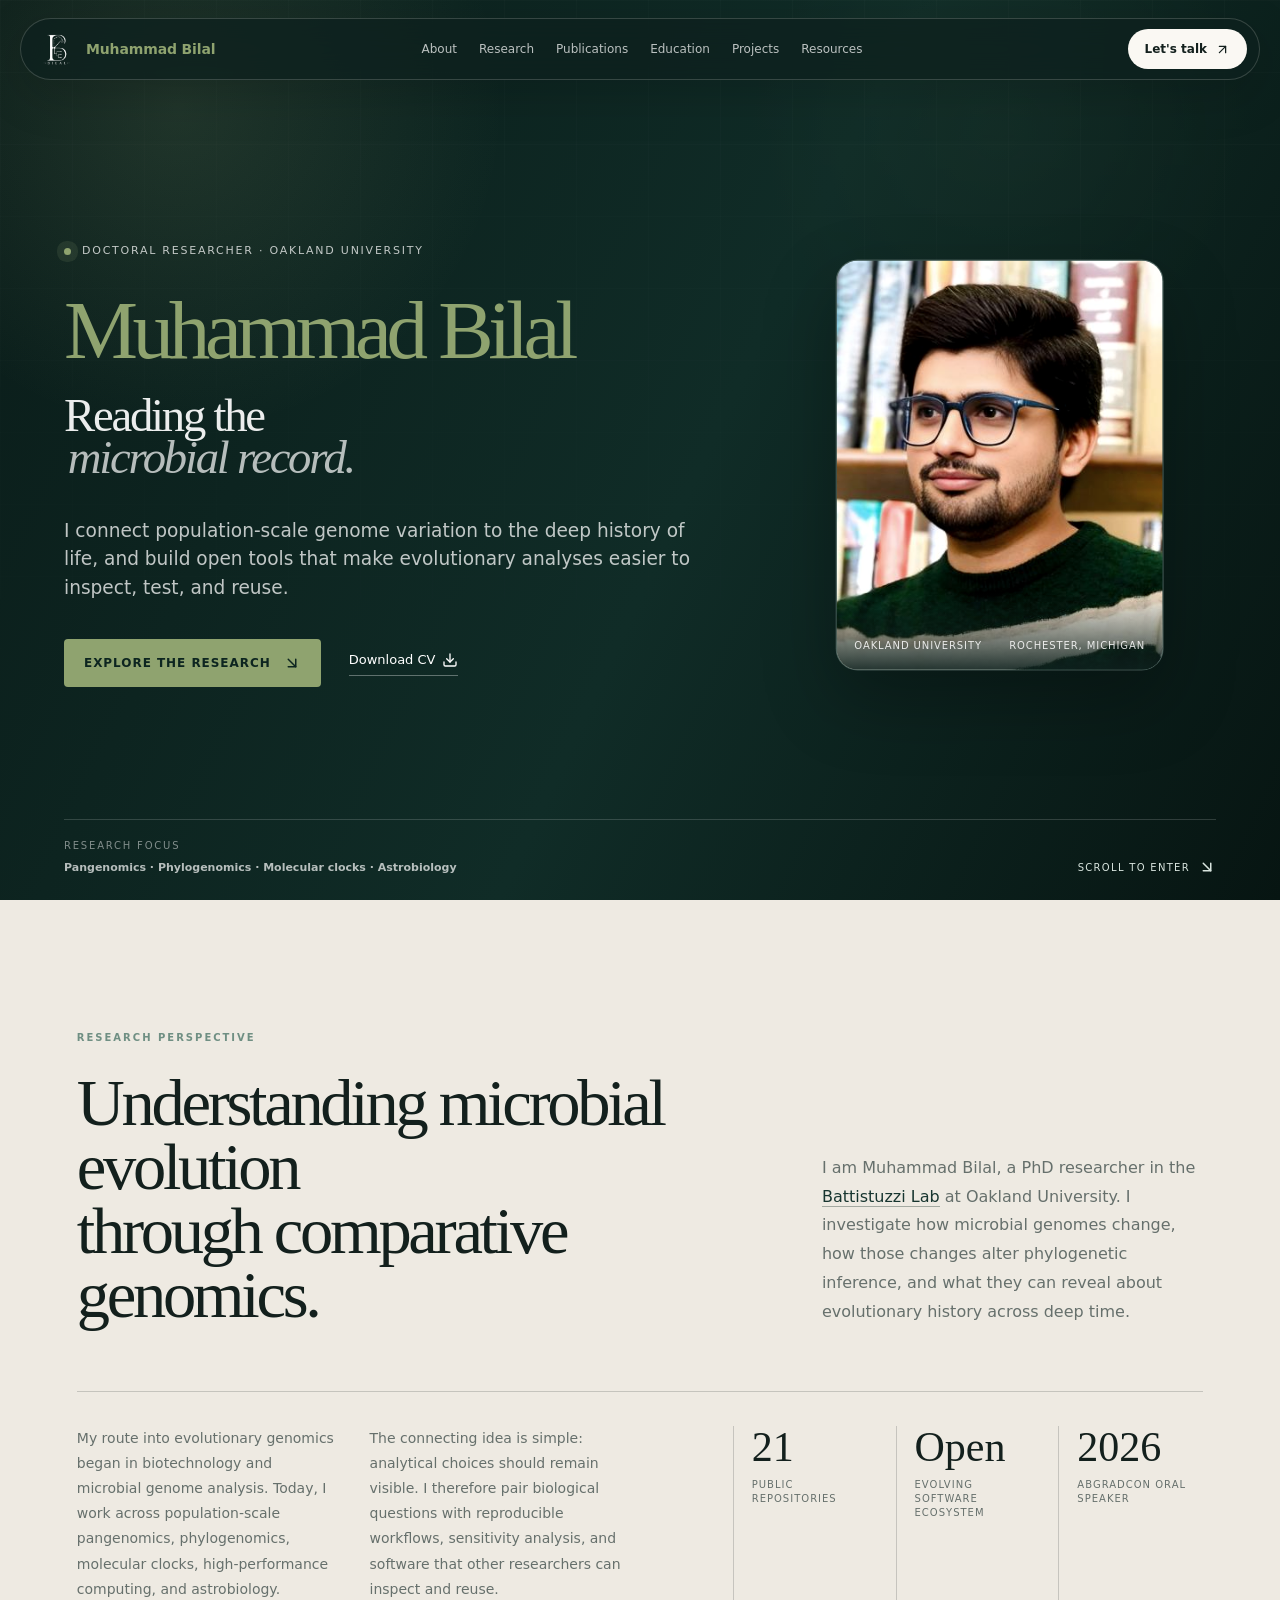
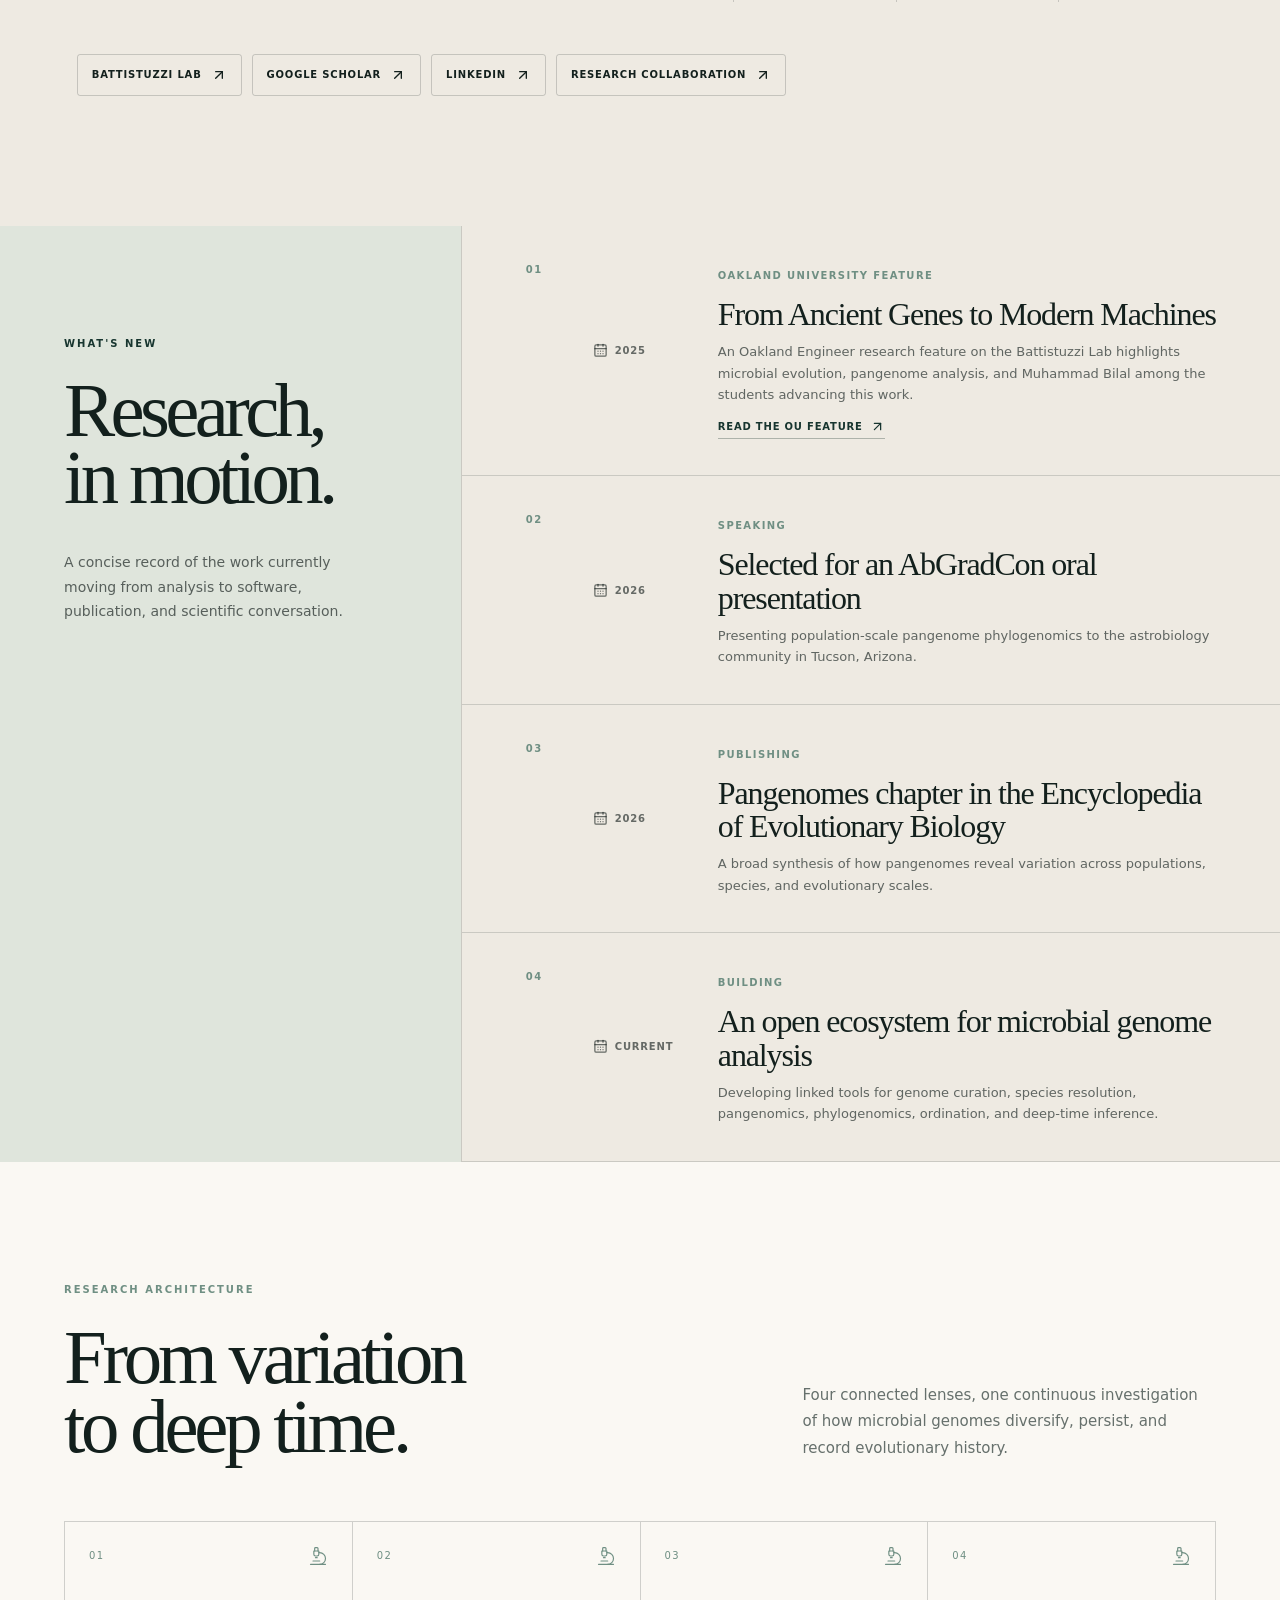
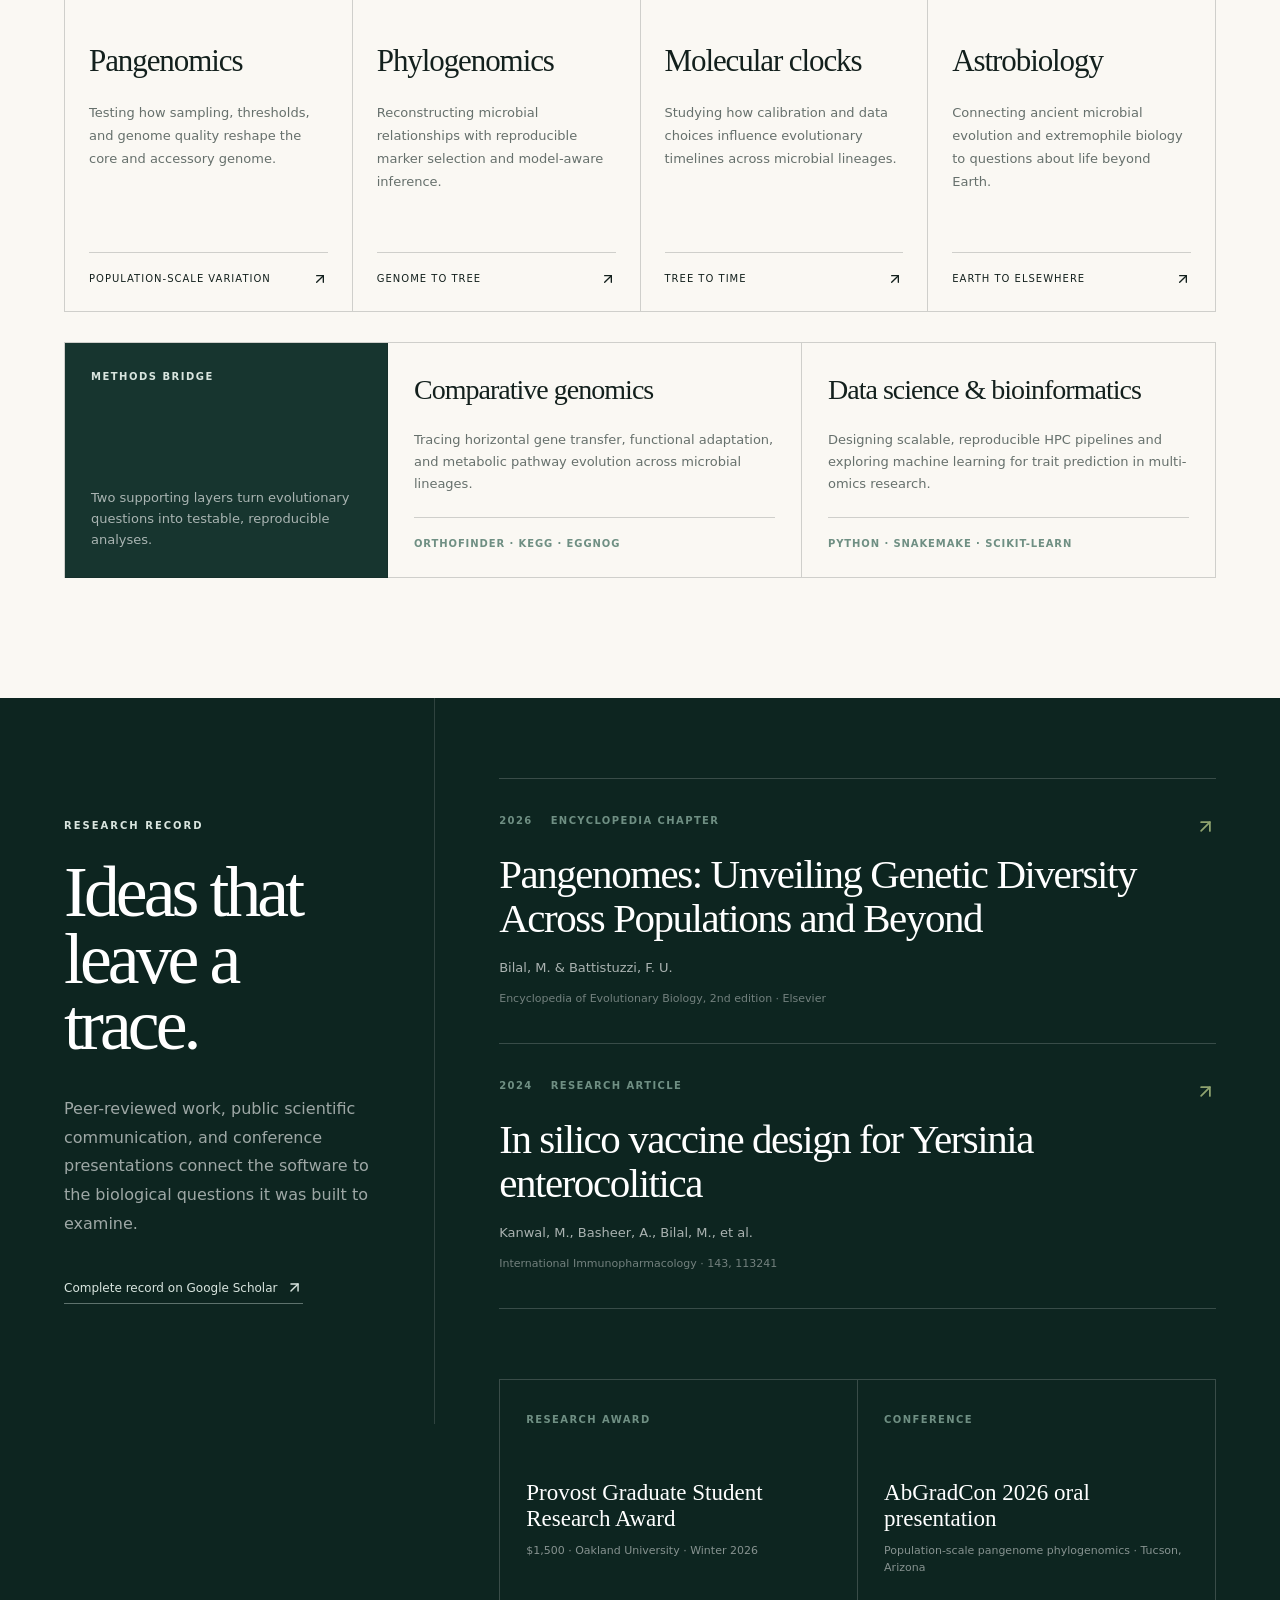
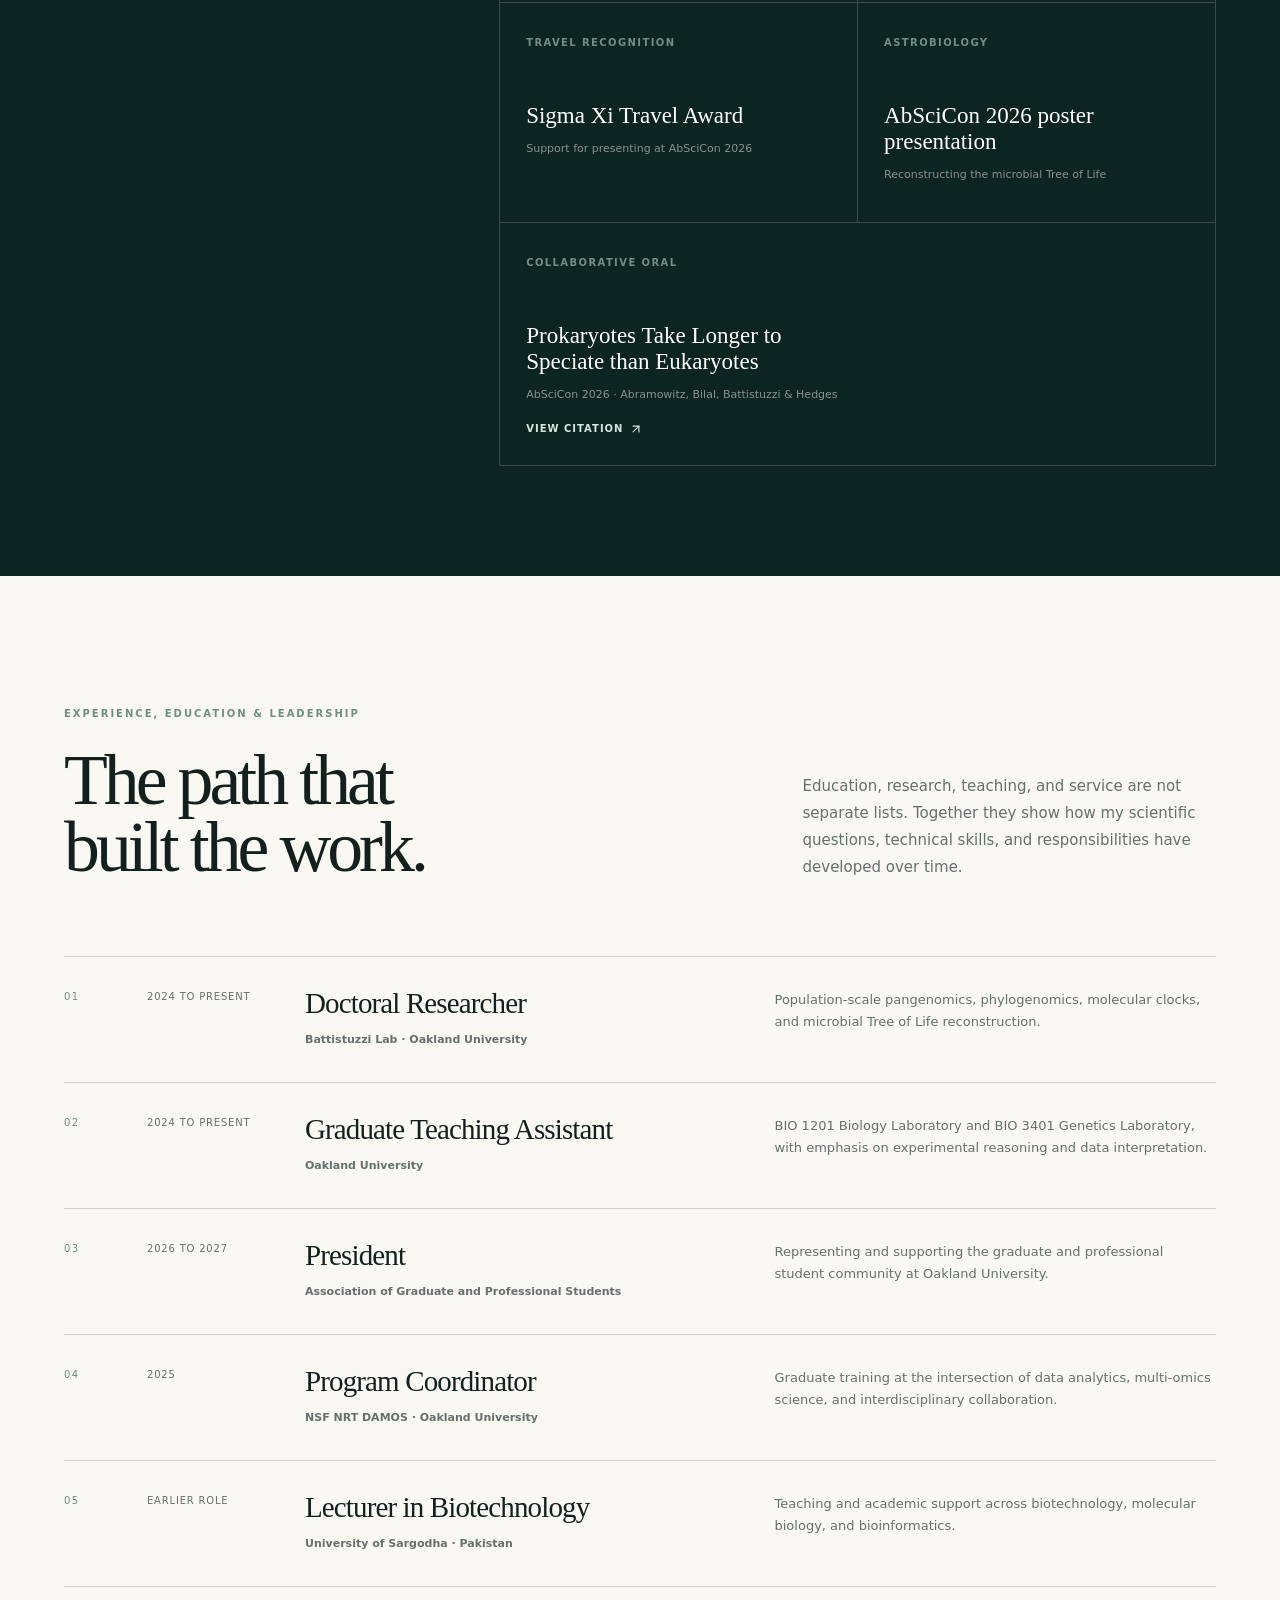
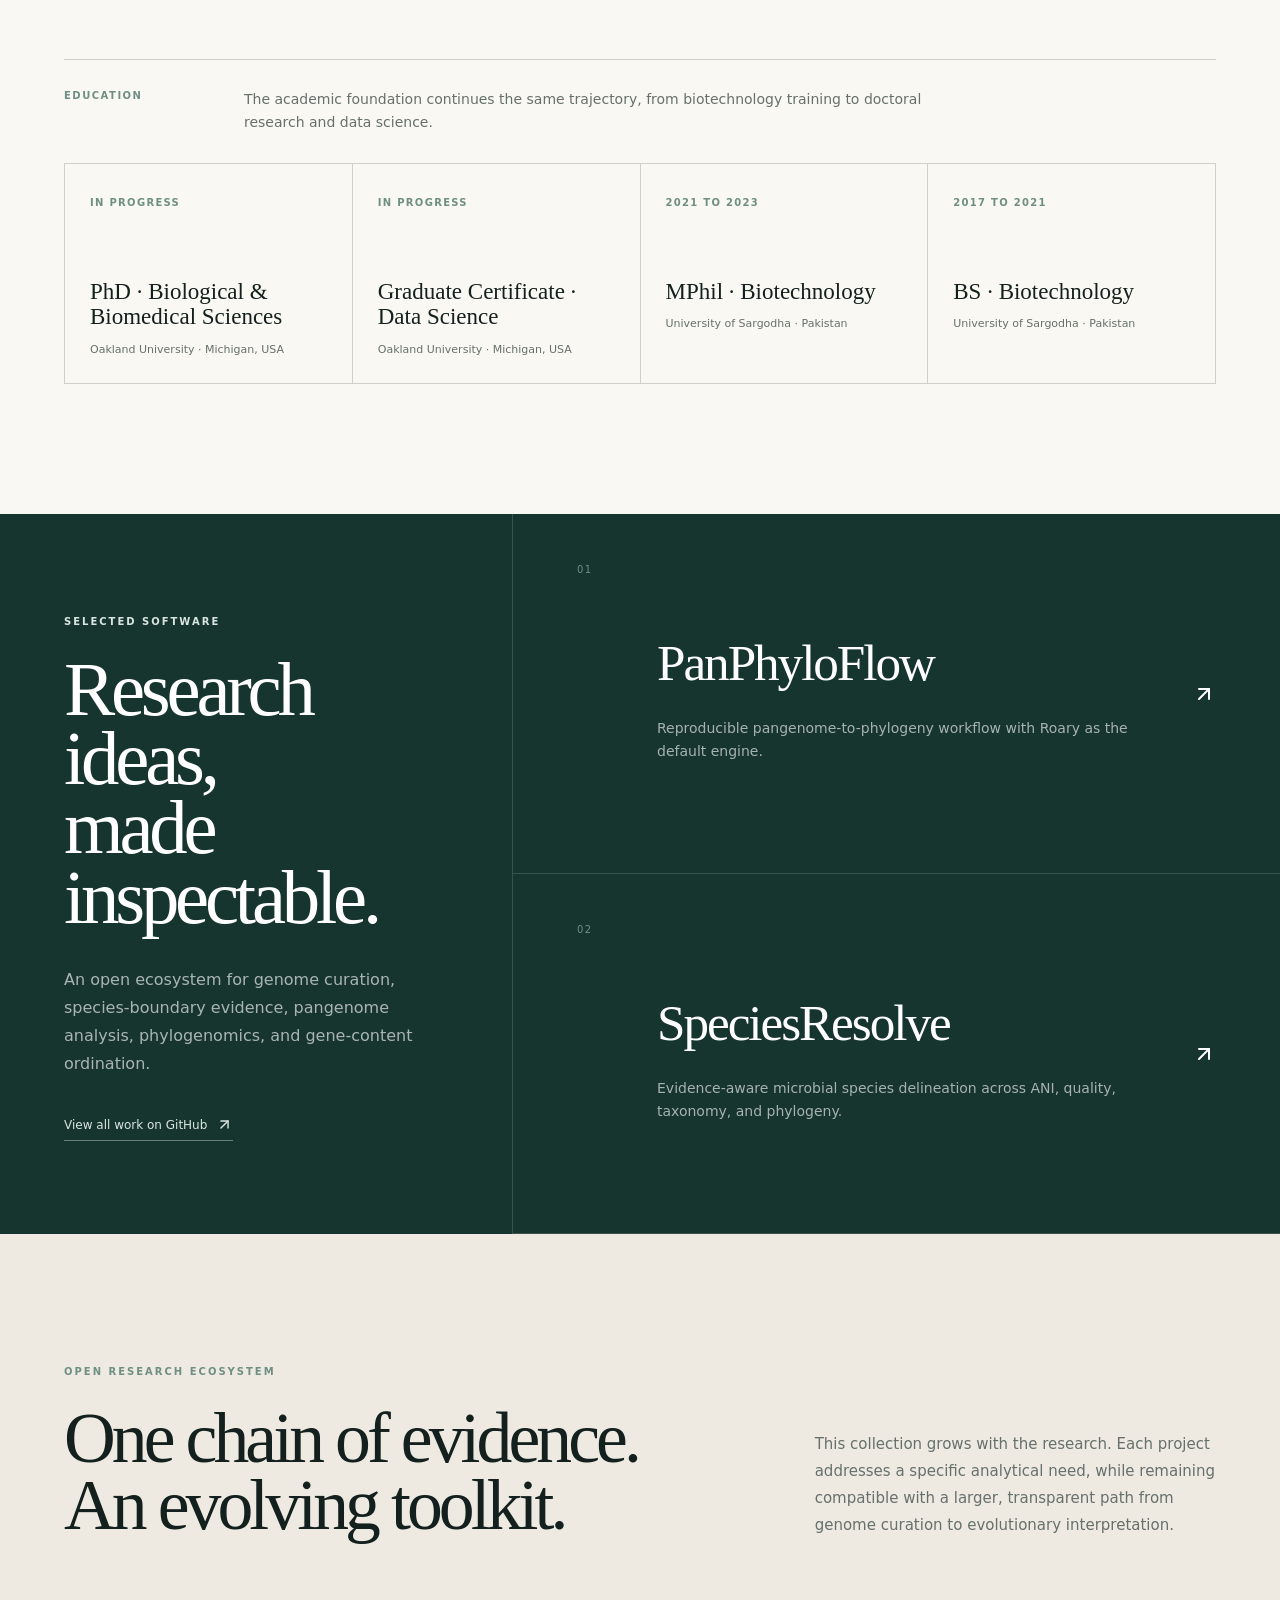
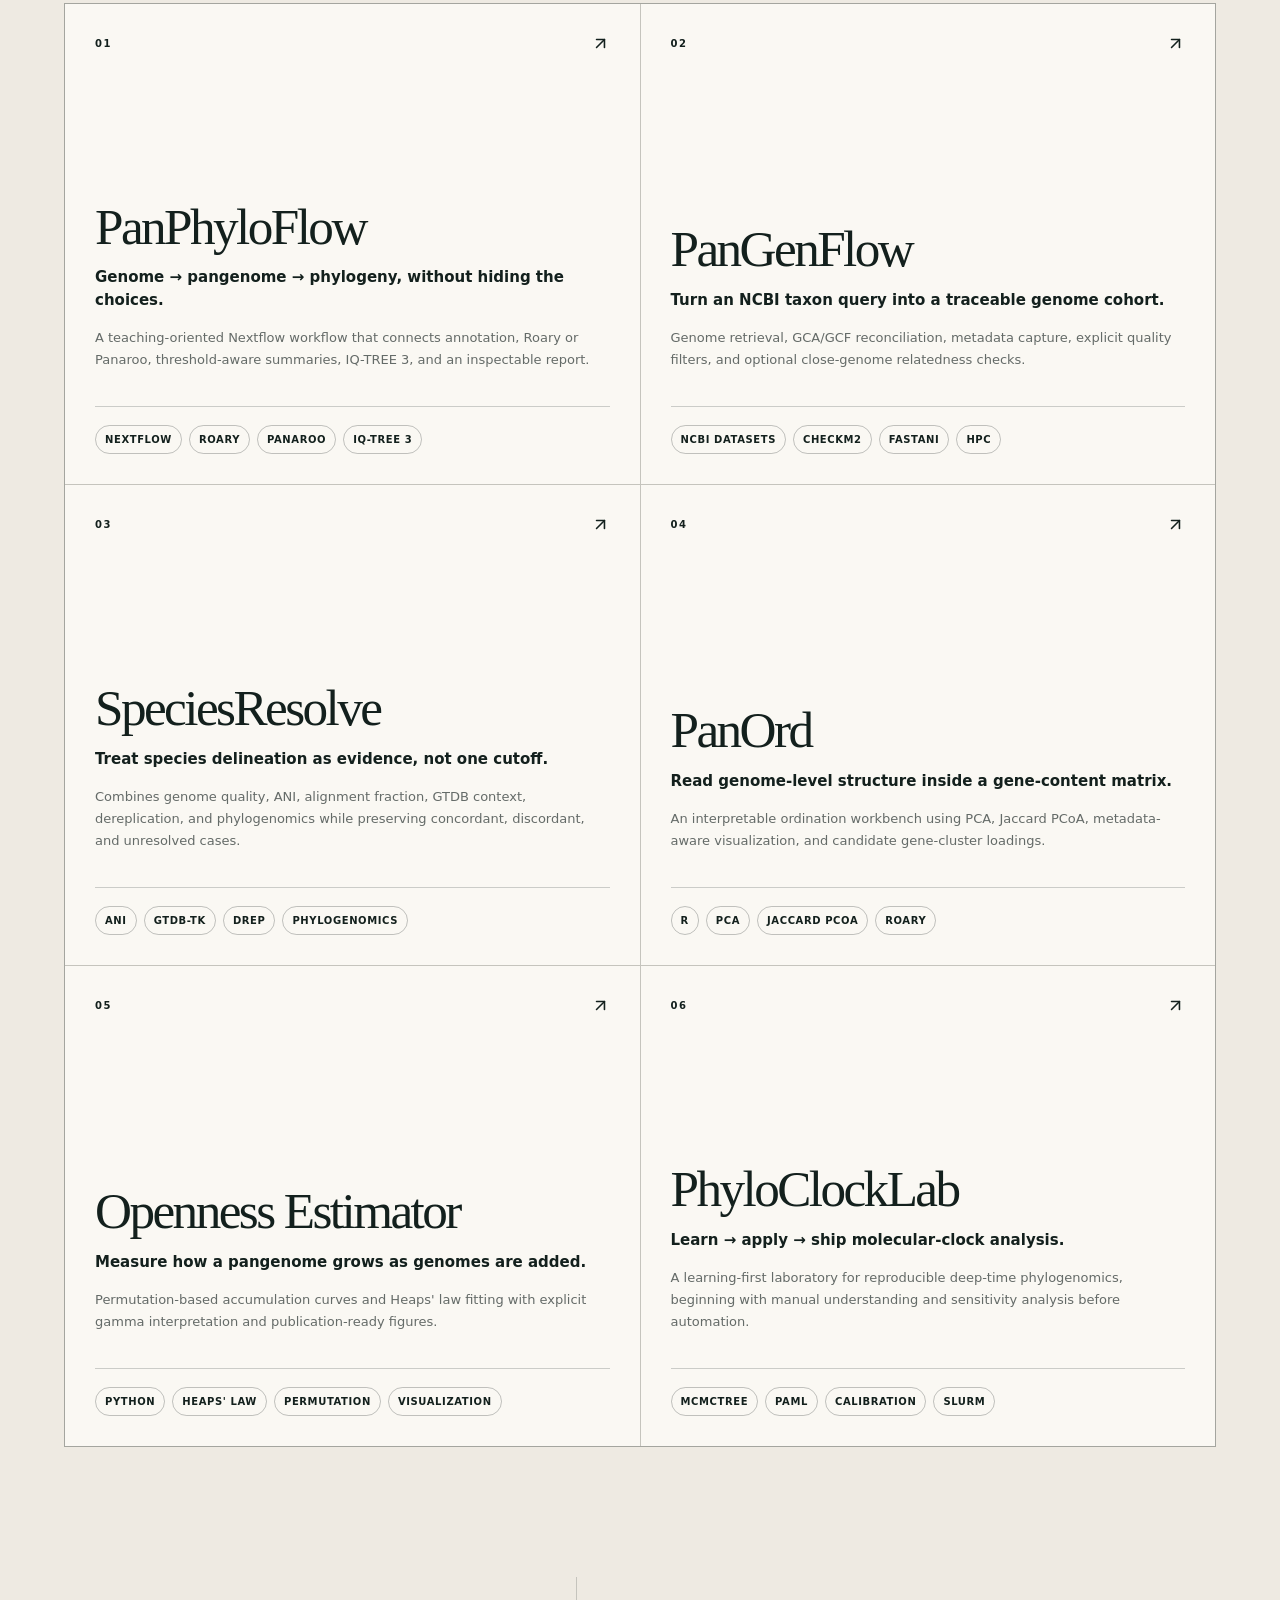
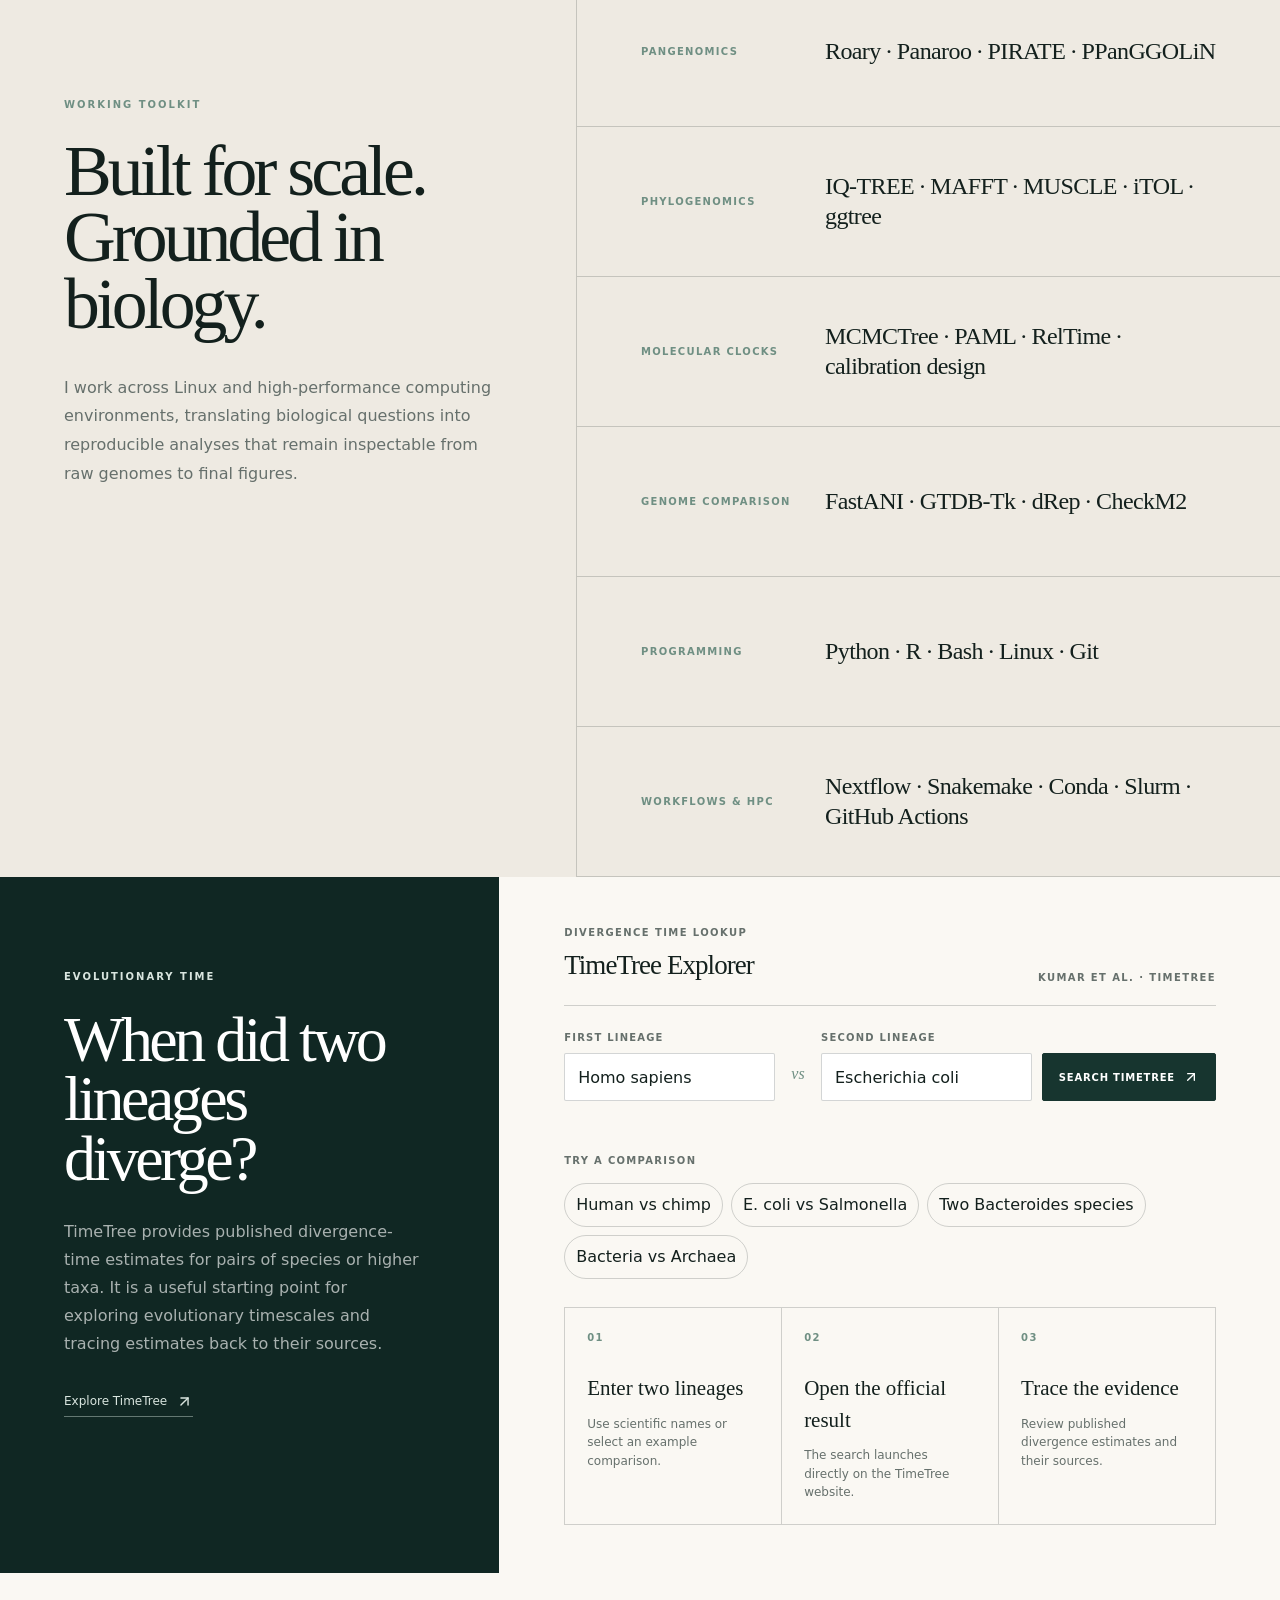
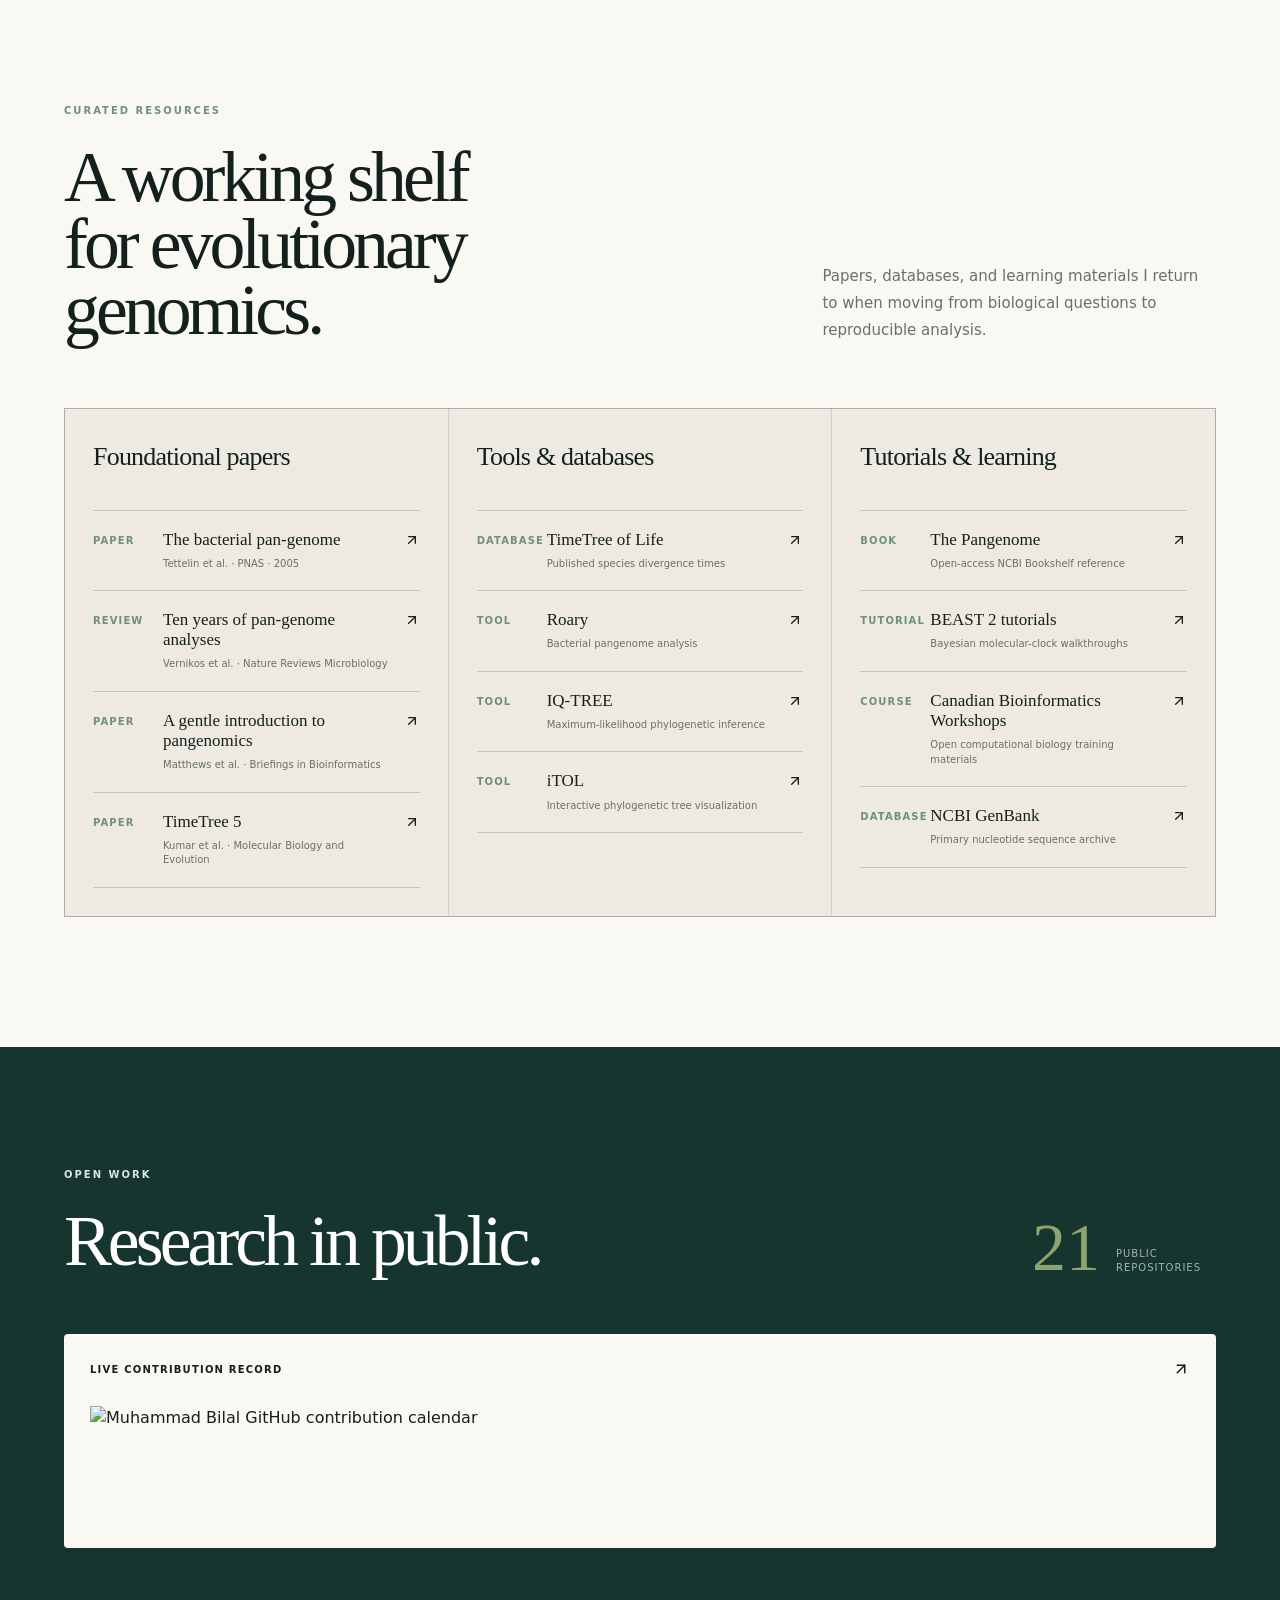
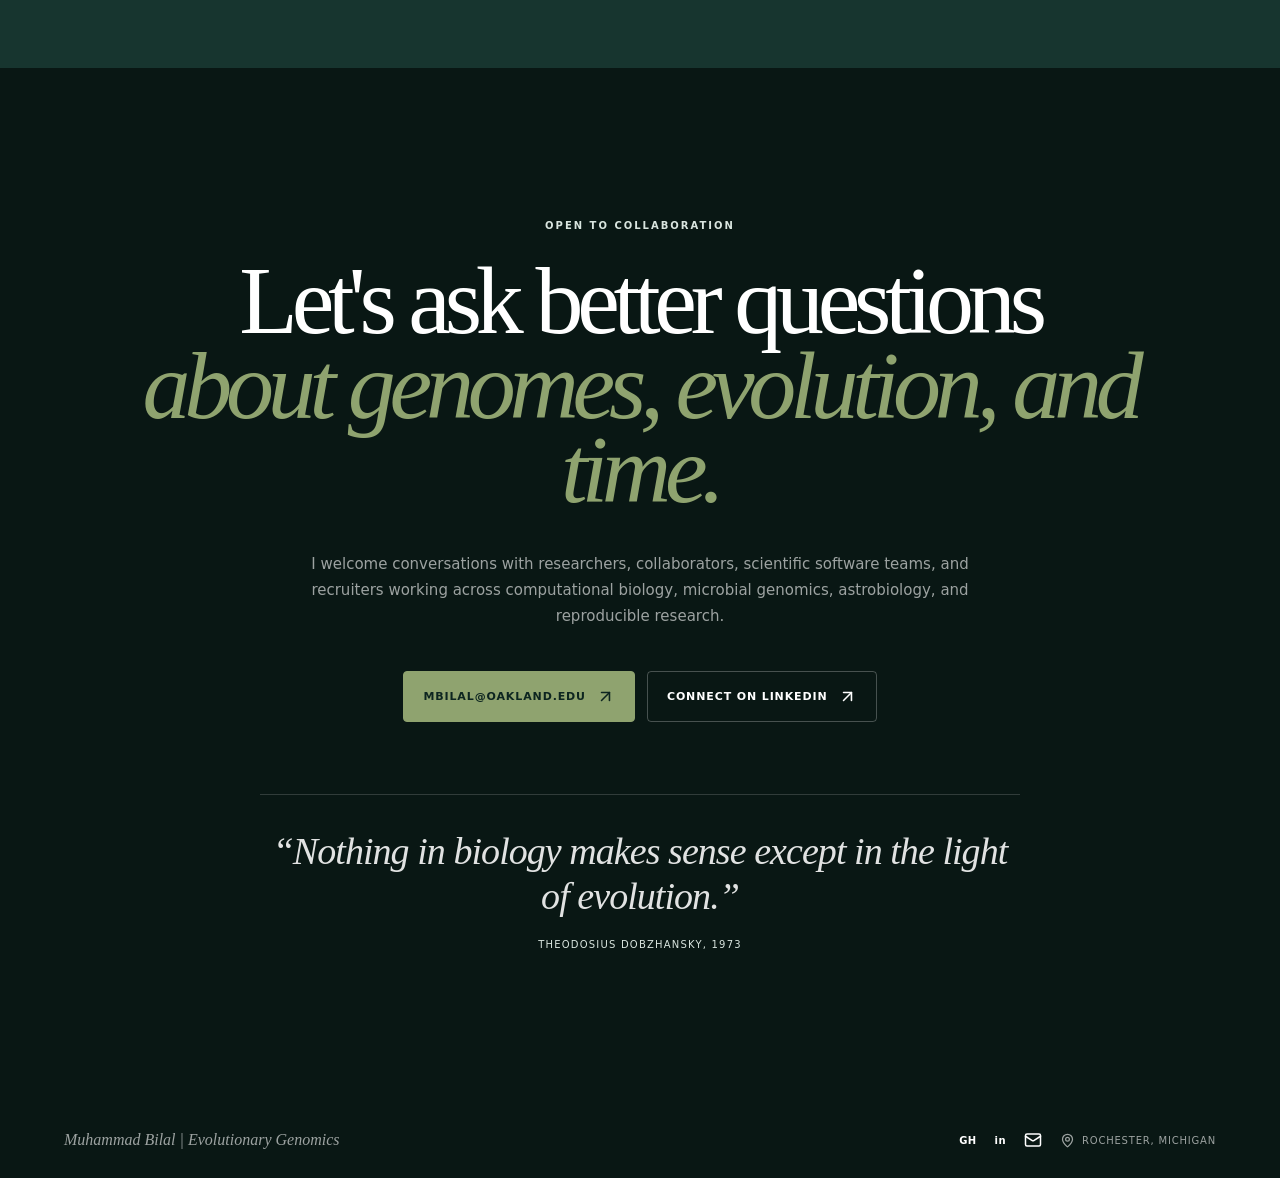
==== index.html @ f293a0f6 "Refine comparative genomics research heading" ====
<!doctype html>
<html lang="en"><head><meta charset="utf-8"><meta name="viewport" content="width=device-width, initial-scale=1"><link rel="preload" as="image" href="./bilal-mark.png"><link rel="preload" as="image" href="./muhammad-bilal.jpg"><link rel="stylesheet" href="./styles.css"><title>Muhammad Bilal | Evolutionary Genomics</title><meta name="description" content="Doctoral researcher in microbial pangenomics, phylogenomics, molecular clocks, astrobiology, and reproducible bioinformatics at Oakland University."><meta name="keywords" content="Muhammad Bilal,microbial pangenomics,phylogenomics,molecular clocks,astrobiology,bioinformatics"><meta name="robots" content="index, follow"><meta property="og:title" content="Muhammad Bilal | Evolutionary Genomics"><meta property="og:description" content="Doctoral researcher connecting microbial pangenomics, phylogenomics, molecular clocks, astrobiology, and reproducible bioinformatics."><meta property="og:type" content="website"><meta name="twitter:card" content="summary"><meta name="twitter:title" content="Muhammad Bilal | Evolutionary Genomics"><meta name="twitter:description" content="Doctoral researcher connecting microbial pangenomics, phylogenomics, molecular clocks, astrobiology, and reproducible bioinformatics."><link rel="shortcut icon" href="./bilal-mark.png"><link rel="icon" href="./bilal-mark.png">

<link rel="canonical" href="https://mbilal-ou.github.io/">
<meta property="og:url" content="https://mbilal-ou.github.io/">
<style>
  .mobile-nav:not(.is-open) { display: none; }
  .nav-toggle.is-open { background: rgba(255,255,255,.1); }
</style></head><body><main><nav class="nav-shell" aria-label="Primary navigation"><a class="wordmark" href="#top" aria-label="Muhammad Bilal, home"><img src="./bilal-mark.png" alt="" aria-hidden="true"><span class="wordmark-copy">Muhammad Bilal</span></a><div class="nav-links"><a href="#about">About</a><a href="#research">Research</a><a href="#publications">Publications</a><a href="#journey">Education</a><a href="#projects">Projects</a><a href="#resources">Resources</a></div><a class="nav-contact" href="mailto:mbilal@oakland.edu">Let's talk <svg xmlns="http://www.w3.org/2000/svg" width="15" height="15" viewBox="0 0 24 24" fill="none" stroke="currentColor" stroke-width="2" stroke-linecap="round" stroke-linejoin="round" class="lucide lucide-arrow-up-right" aria-hidden="true"><path d="M7 7h10v10"></path><path d="M7 17 17 7"></path></svg></a><button class="nav-toggle" type="button" aria-label="Open navigation" aria-expanded="false" aria-controls="mobile-navigation"><svg xmlns="http://www.w3.org/2000/svg" width="19" height="19" viewBox="0 0 24 24" fill="none" stroke="currentColor" stroke-width="2" stroke-linecap="round" stroke-linejoin="round" class="lucide lucide-menu" aria-hidden="true"><path d="M4 5h16"></path><path d="M4 12h16"></path><path d="M4 19h16"></path></svg></button></nav><nav class="mobile-nav" id="mobile-navigation" aria-label="Mobile navigation">
  <a href="#about">About</a>
  <a href="#research">Research</a>
  <a href="#publications">Publications</a>
  <a href="#journey">Education</a>
  <a href="#projects">Projects</a>
  <a href="#resources">Resources</a>
  <a class="mobile-nav-contact" href="mailto:mbilal@oakland.edu">Let's talk</a>
</nav><section class="hero" id="top"><div class="hero-grain"></div><div class="hero-copy"><div class="status-line"><span class="status-dot"></span>Doctoral researcher · Oakland University</div><h1 class="hero-name">Muhammad Bilal</h1><p class="hero-title">Reading the<span>microbial record.</span></p><p class="hero-deck">I connect population-scale genome variation to the deep history of life, and build open tools that make evolutionary analyses easier to inspect, test, and reuse.</p><div class="hero-actions"><a class="button-primary" href="#research">Explore the research <svg xmlns="http://www.w3.org/2000/svg" width="18" height="18" viewBox="0 0 24 24" fill="none" stroke="currentColor" stroke-width="2" stroke-linecap="round" stroke-linejoin="round" class="lucide lucide-arrow-down-right" aria-hidden="true"><path d="m7 7 10 10"></path><path d="M17 7v10H7"></path></svg></a><a class="button-text" href="./Muhammad_Bilal_Academic_CV.pdf" download="Muhammad_Bilal_Academic_CV.pdf">Download CV <svg xmlns="http://www.w3.org/2000/svg" width="16" height="16" viewBox="0 0 24 24" fill="none" stroke="currentColor" stroke-width="2" stroke-linecap="round" stroke-linejoin="round" class="lucide lucide-download" aria-hidden="true"><path d="M12 15V3"></path><path d="M21 15v4a2 2 0 0 1-2 2H5a2 2 0 0 1-2-2v-4"></path><path d="m7 10 5 5 5-5"></path></svg></a></div></div><div class="hero-visual" aria-label="Research journey from genomes to evolutionary time"><div class="portrait-wrap"><img src="./muhammad-bilal.jpg" alt="Muhammad Bilal"><div class="portrait-label"><span>Oakland University</span><span>Rochester, Michigan</span></div></div></div><div class="hero-footer"><div><span class="eyebrow">Research focus</span><strong>Pangenomics · Phylogenomics · Molecular clocks · Astrobiology</strong></div><a href="#research" aria-label="Scroll to research">Scroll to enter <svg xmlns="http://www.w3.org/2000/svg" width="18" height="18" viewBox="0 0 24 24" fill="none" stroke="currentColor" stroke-width="2" stroke-linecap="round" stroke-linejoin="round" class="lucide lucide-arrow-down-right" aria-hidden="true"><path d="m7 7 10 10"></path><path d="M17 7v10H7"></path></svg></a></div></section><section class="manifesto" id="about"><div class="about-heading"><div><p class="section-kicker">Research perspective</p><h2>Understanding microbial evolution<br>through comparative genomics.</h2></div><p class="about-lede">I am Muhammad Bilal, a PhD researcher in the<!-- --> <a href="https://www.oakland.edu/biology/directory/battistuzzi/" target="_blank" rel="noreferrer">Battistuzzi Lab</a> <!-- -->at Oakland University. I investigate how microbial genomes change, how those changes alter phylogenetic inference, and what they can reveal about evolutionary history across deep time.</p></div><div class="manifesto-grid"><div class="about-story"><p>My route into evolutionary genomics began in biotechnology and microbial genome analysis. Today, I work across population-scale pangenomics, phylogenomics, molecular clocks, high-performance computing, and astrobiology.</p><p>The connecting idea is simple: analytical choices should remain visible. I therefore pair biological questions with reproducible workflows, sensitivity analysis, and software that other researchers can inspect and reuse.</p></div><div class="metrics" aria-label="Professional highlights"><div><strong>21</strong><span>public repositories</span></div><div><strong>Open</strong><span>evolving software ecosystem</span></div><div><strong>2026</strong><span>AbGradCon oral speaker</span></div></div></div><div class="about-links"><a href="https://www.oakland.edu/biology/directory/battistuzzi/" target="_blank" rel="noreferrer">Battistuzzi Lab <svg xmlns="http://www.w3.org/2000/svg" width="16" height="16" viewBox="0 0 24 24" fill="none" stroke="currentColor" stroke-width="2" stroke-linecap="round" stroke-linejoin="round" class="lucide lucide-arrow-up-right" aria-hidden="true"><path d="M7 7h10v10"></path><path d="M7 17 17 7"></path></svg></a><a href="https://scholar.google.com/citations?user=nQycrykAAAAJ&amp;hl=en" target="_blank" rel="noreferrer">Google Scholar <svg xmlns="http://www.w3.org/2000/svg" width="16" height="16" viewBox="0 0 24 24" fill="none" stroke="currentColor" stroke-width="2" stroke-linecap="round" stroke-linejoin="round" class="lucide lucide-arrow-up-right" aria-hidden="true"><path d="M7 7h10v10"></path><path d="M7 17 17 7"></path></svg></a><a href="https://www.linkedin.com/in/itsmbilal88/" target="_blank" rel="noreferrer">LinkedIn <svg xmlns="http://www.w3.org/2000/svg" width="16" height="16" viewBox="0 0 24 24" fill="none" stroke="currentColor" stroke-width="2" stroke-linecap="round" stroke-linejoin="round" class="lucide lucide-arrow-up-right" aria-hidden="true"><path d="M7 7h10v10"></path><path d="M7 17 17 7"></path></svg></a><a href="mailto:mbilal@oakland.edu?subject=Research%20collaboration">Research collaboration <svg xmlns="http://www.w3.org/2000/svg" width="16" height="16" viewBox="0 0 24 24" fill="none" stroke="currentColor" stroke-width="2" stroke-linecap="round" stroke-linejoin="round" class="lucide lucide-arrow-up-right" aria-hidden="true"><path d="M7 7h10v10"></path><path d="M7 17 17 7"></path></svg></a></div></section><section class="updates-section" id="updates"><div class="updates-heading"><div><p class="section-kicker light">What's new</p><h2>Research,<br>in motion.</h2></div><p>A concise record of the work currently moving from analysis to software, publication, and scientific conversation.</p></div><div class="updates-list"><article><span class="update-index">01</span><span class="update-date"><svg xmlns="http://www.w3.org/2000/svg" width="15" height="15" viewBox="0 0 24 24" fill="none" stroke="currentColor" stroke-width="2" stroke-linecap="round" stroke-linejoin="round" class="lucide lucide-calendar-days" aria-hidden="true"><path d="M8 2v3"></path><path d="M16 2v3"></path><rect x="3" y="3" width="18" height="18" rx="2"></rect><path d="M3 9h18"></path><path d="M8 13h.01"></path><path d="M12 13h.01"></path><path d="M16 13h.01"></path><path d="M8 17h.01"></path><path d="M12 17h.01"></path><path d="M16 17h.01"></path></svg> <!-- -->2025</span><div><small>Oakland University feature</small><h3>From Ancient Genes to Modern Machines</h3><p>An Oakland Engineer research feature on the Battistuzzi Lab highlights microbial evolution, pangenome analysis, and Muhammad Bilal among the students advancing this work.</p><a class="update-link" href="https://www.oakland.edu/oaklandengineer/research/2026/from-ancient-genes-to-modern-machines/" target="_blank" rel="noreferrer">Read the OU feature <svg xmlns="http://www.w3.org/2000/svg" width="15" height="15" viewBox="0 0 24 24" fill="none" stroke="currentColor" stroke-width="2" stroke-linecap="round" stroke-linejoin="round" class="lucide lucide-arrow-up-right" aria-hidden="true"><path d="M7 7h10v10"></path><path d="M7 17 17 7"></path></svg></a></div></article><article><span class="update-index">02</span><span class="update-date"><svg xmlns="http://www.w3.org/2000/svg" width="15" height="15" viewBox="0 0 24 24" fill="none" stroke="currentColor" stroke-width="2" stroke-linecap="round" stroke-linejoin="round" class="lucide lucide-calendar-days" aria-hidden="true"><path d="M8 2v3"></path><path d="M16 2v3"></path><rect x="3" y="3" width="18" height="18" rx="2"></rect><path d="M3 9h18"></path><path d="M8 13h.01"></path><path d="M12 13h.01"></path><path d="M16 13h.01"></path><path d="M8 17h.01"></path><path d="M12 17h.01"></path><path d="M16 17h.01"></path></svg> <!-- -->2026</span><div><small>Speaking</small><h3>Selected for an AbGradCon oral presentation</h3><p>Presenting population-scale pangenome phylogenomics to the astrobiology community in Tucson, Arizona.</p></div></article><article><span class="update-index">03</span><span class="update-date"><svg xmlns="http://www.w3.org/2000/svg" width="15" height="15" viewBox="0 0 24 24" fill="none" stroke="currentColor" stroke-width="2" stroke-linecap="round" stroke-linejoin="round" class="lucide lucide-calendar-days" aria-hidden="true"><path d="M8 2v3"></path><path d="M16 2v3"></path><rect x="3" y="3" width="18" height="18" rx="2"></rect><path d="M3 9h18"></path><path d="M8 13h.01"></path><path d="M12 13h.01"></path><path d="M16 13h.01"></path><path d="M8 17h.01"></path><path d="M12 17h.01"></path><path d="M16 17h.01"></path></svg> <!-- -->2026</span><div><small>Publishing</small><h3>Pangenomes chapter in the Encyclopedia of Evolutionary Biology</h3><p>A broad synthesis of how pangenomes reveal variation across populations, species, and evolutionary scales.</p></div></article><article><span class="update-index">04</span><span class="update-date"><svg xmlns="http://www.w3.org/2000/svg" width="15" height="15" viewBox="0 0 24 24" fill="none" stroke="currentColor" stroke-width="2" stroke-linecap="round" stroke-linejoin="round" class="lucide lucide-calendar-days" aria-hidden="true"><path d="M8 2v3"></path><path d="M16 2v3"></path><rect x="3" y="3" width="18" height="18" rx="2"></rect><path d="M3 9h18"></path><path d="M8 13h.01"></path><path d="M12 13h.01"></path><path d="M16 13h.01"></path><path d="M8 17h.01"></path><path d="M12 17h.01"></path><path d="M16 17h.01"></path></svg> <!-- -->Current</span><div><small>Building</small><h3>An open ecosystem for microbial genome analysis</h3><p>Developing linked tools for genome curation, species resolution, pangenomics, phylogenomics, ordination, and deep-time inference.</p></div></article></div></section><section class="research-section" id="research"><div class="section-heading"><div><p class="section-kicker">Research architecture</p><h2>From variation<br>to deep time.</h2></div><p>Four connected lenses, one continuous investigation of how microbial genomes diversify, persist, and record evolutionary history.</p></div><div class="research-grid"><article class="research-card"><div class="research-card-top"><span>01</span><svg xmlns="http://www.w3.org/2000/svg" width="20" height="20" viewBox="0 0 24 24" fill="none" stroke="currentColor" stroke-width="1.4" stroke-linecap="round" stroke-linejoin="round" class="lucide lucide-microscope" aria-hidden="true"><path d="M6 18h8"></path><path d="M3 22h18"></path><path d="M14 22a7 7 0 1 0 0-14h-1"></path><path d="M9 14h2"></path><path d="M9 12a2 2 0 0 1-2-2V6h6v4a2 2 0 0 1-2 2Z"></path><path d="M12 6V3a1 1 0 0 0-1-1H9a1 1 0 0 0-1 1v3"></path></svg></div><h3>Pangenomics</h3><p>Testing how sampling, thresholds, and genome quality reshape the core and accessory genome.</p><div class="research-detail"><span>Population-scale variation</span><svg xmlns="http://www.w3.org/2000/svg" width="16" height="16" viewBox="0 0 24 24" fill="none" stroke="currentColor" stroke-width="2" stroke-linecap="round" stroke-linejoin="round" class="lucide lucide-arrow-up-right" aria-hidden="true"><path d="M7 7h10v10"></path><path d="M7 17 17 7"></path></svg></div></article><article class="research-card"><div class="research-card-top"><span>02</span><svg xmlns="http://www.w3.org/2000/svg" width="20" height="20" viewBox="0 0 24 24" fill="none" stroke="currentColor" stroke-width="1.4" stroke-linecap="round" stroke-linejoin="round" class="lucide lucide-microscope" aria-hidden="true"><path d="M6 18h8"></path><path d="M3 22h18"></path><path d="M14 22a7 7 0 1 0 0-14h-1"></path><path d="M9 14h2"></path><path d="M9 12a2 2 0 0 1-2-2V6h6v4a2 2 0 0 1-2 2Z"></path><path d="M12 6V3a1 1 0 0 0-1-1H9a1 1 0 0 0-1 1v3"></path></svg></div><h3>Phylogenomics</h3><p>Reconstructing microbial relationships with reproducible marker selection and model-aware inference.</p><div class="research-detail"><span>Genome to tree</span><svg xmlns="http://www.w3.org/2000/svg" width="16" height="16" viewBox="0 0 24 24" fill="none" stroke="currentColor" stroke-width="2" stroke-linecap="round" stroke-linejoin="round" class="lucide lucide-arrow-up-right" aria-hidden="true"><path d="M7 7h10v10"></path><path d="M7 17 17 7"></path></svg></div></article><article class="research-card"><div class="research-card-top"><span>03</span><svg xmlns="http://www.w3.org/2000/svg" width="20" height="20" viewBox="0 0 24 24" fill="none" stroke="currentColor" stroke-width="1.4" stroke-linecap="round" stroke-linejoin="round" class="lucide lucide-microscope" aria-hidden="true"><path d="M6 18h8"></path><path d="M3 22h18"></path><path d="M14 22a7 7 0 1 0 0-14h-1"></path><path d="M9 14h2"></path><path d="M9 12a2 2 0 0 1-2-2V6h6v4a2 2 0 0 1-2 2Z"></path><path d="M12 6V3a1 1 0 0 0-1-1H9a1 1 0 0 0-1 1v3"></path></svg></div><h3>Molecular clocks</h3><p>Studying how calibration and data choices influence evolutionary timelines across microbial lineages.</p><div class="research-detail"><span>Tree to time</span><svg xmlns="http://www.w3.org/2000/svg" width="16" height="16" viewBox="0 0 24 24" fill="none" stroke="currentColor" stroke-width="2" stroke-linecap="round" stroke-linejoin="round" class="lucide lucide-arrow-up-right" aria-hidden="true"><path d="M7 7h10v10"></path><path d="M7 17 17 7"></path></svg></div></article><article class="research-card"><div class="research-card-top"><span>04</span><svg xmlns="http://www.w3.org/2000/svg" width="20" height="20" viewBox="0 0 24 24" fill="none" stroke="currentColor" stroke-width="1.4" stroke-linecap="round" stroke-linejoin="round" class="lucide lucide-microscope" aria-hidden="true"><path d="M6 18h8"></path><path d="M3 22h18"></path><path d="M14 22a7 7 0 1 0 0-14h-1"></path><path d="M9 14h2"></path><path d="M9 12a2 2 0 0 1-2-2V6h6v4a2 2 0 0 1-2 2Z"></path><path d="M12 6V3a1 1 0 0 0-1-1H9a1 1 0 0 0-1 1v3"></path></svg></div><h3>Astrobiology</h3><p>Connecting ancient microbial evolution and extremophile biology to questions about life beyond Earth.</p><div class="research-detail"><span>Earth to elsewhere</span><svg xmlns="http://www.w3.org/2000/svg" width="16" height="16" viewBox="0 0 24 24" fill="none" stroke="currentColor" stroke-width="2" stroke-linecap="round" stroke-linejoin="round" class="lucide lucide-arrow-up-right" aria-hidden="true"><path d="M7 7h10v10"></path><path d="M7 17 17 7"></path></svg></div></article></div><div class="research-extensions" aria-label="Methods that extend the research program"><div class="extension-intro"><span>Methods bridge</span><p>Two supporting layers turn evolutionary questions into testable, reproducible analyses.</p></div><article><h3>Comparative genomics</h3><p>Tracing horizontal gene transfer, functional adaptation, and metabolic pathway evolution across microbial lineages.</p><span>OrthoFinder · KEGG · eggNOG</span></article><article><h3>Data science &amp; bioinformatics</h3><p>Designing scalable, reproducible HPC pipelines and exploring machine learning for trait prediction in multi-omics research.</p><span>Python · Snakemake · scikit-learn</span></article></div></section><section class="evidence-section" id="publications"><div class="evidence-side"><p class="section-kicker light">Research record</p><h2>Ideas that<br>leave a trace.</h2><p>Peer-reviewed work, public scientific communication, and conference presentations connect the software to the biological questions it was built to examine.</p><a href="https://scholar.google.com/citations?user=nQycrykAAAAJ&amp;hl=en" target="_blank" rel="noreferrer">Complete record on Google Scholar <svg xmlns="http://www.w3.org/2000/svg" width="17" height="17" viewBox="0 0 24 24" fill="none" stroke="currentColor" stroke-width="2" stroke-linecap="round" stroke-linejoin="round" class="lucide lucide-arrow-up-right" aria-hidden="true"><path d="M7 7h10v10"></path><path d="M7 17 17 7"></path></svg></a></div><div class="evidence-main"><div class="publication-list"><a href="https://doi.org/10.1016/B978-0-443-15750-9.00139-7" target="_blank" rel="noreferrer"><div class="publication-meta"><span>2026</span><span>Encyclopedia chapter</span></div><h3>Pangenomes: Unveiling Genetic Diversity Across Populations and Beyond</h3><p>Bilal, M. &amp; Battistuzzi, F. U.</p><strong>Encyclopedia of Evolutionary Biology, 2nd edition · Elsevier</strong><svg xmlns="http://www.w3.org/2000/svg" width="21" height="21" viewBox="0 0 24 24" fill="none" stroke="currentColor" stroke-width="2" stroke-linecap="round" stroke-linejoin="round" class="lucide lucide-arrow-up-right publication-arrow" aria-hidden="true"><path d="M7 7h10v10"></path><path d="M7 17 17 7"></path></svg></a><a href="https://doi.org/10.1016/j.intimp.2024.113241" target="_blank" rel="noreferrer"><div class="publication-meta"><span>2024</span><span>Research article</span></div><h3>In silico vaccine design for Yersinia enterocolitica</h3><p>Kanwal, M., Basheer, A., Bilal, M., et al.</p><strong>International Immunopharmacology · 143, 113241</strong><svg xmlns="http://www.w3.org/2000/svg" width="21" height="21" viewBox="0 0 24 24" fill="none" stroke="currentColor" stroke-width="2" stroke-linecap="round" stroke-linejoin="round" class="lucide lucide-arrow-up-right publication-arrow" aria-hidden="true"><path d="M7 7h10v10"></path><path d="M7 17 17 7"></path></svg></a></div><div class="recognition-grid"><article><span>Research award</span><h3>Provost Graduate Student Research Award</h3><p>$1,500 · Oakland University · Winter 2026</p></article><article><span>Conference</span><h3>AbGradCon 2026 oral presentation</h3><p>Population-scale pangenome phylogenomics · Tucson, Arizona</p></article><article><span>Travel recognition</span><h3>Sigma Xi Travel Award</h3><p>Support for presenting at AbSciCon 2026</p></article><article><span>Astrobiology</span><h3>AbSciCon 2026 poster presentation</h3><p>Reconstructing the microbial Tree of Life</p></article><article><span>Collaborative oral</span><h3>Prokaryotes Take Longer to Speciate than Eukaryotes</h3><p>AbSciCon 2026 · Abramowitz, Bilal, Battistuzzi &amp; Hedges</p><a class="recognition-link" href="https://scholar.google.com/citations?view_op=view_citation&amp;hl=en&amp;user=nQycrykAAAAJ&amp;citation_for_view=nQycrykAAAAJ:UeHWp8X0CEIC" target="_blank" rel="noreferrer">View citation <svg xmlns="http://www.w3.org/2000/svg" width="14" height="14" viewBox="0 0 24 24" fill="none" stroke="currentColor" stroke-width="2" stroke-linecap="round" stroke-linejoin="round" class="lucide lucide-arrow-up-right" aria-hidden="true"><path d="M7 7h10v10"></path><path d="M7 17 17 7"></path></svg></a></article></div></div></section><section class="journey-section" id="journey"><div class="journey-heading"><div><p class="section-kicker">Experience, education &amp; leadership</p><h2>The path that<br>built the work.</h2></div><p>Education, research, teaching, and service are not separate lists. Together they show how my scientific questions, technical skills, and responsibilities have developed over time.</p></div><div class="timeline-list"><article><span class="timeline-index">01</span><span class="timeline-period">2024 to present</span><div><h3>Doctoral Researcher</h3><strong>Battistuzzi Lab · Oakland University</strong></div><p>Population-scale pangenomics, phylogenomics, molecular clocks, and microbial Tree of Life reconstruction.</p></article><article><span class="timeline-index">02</span><span class="timeline-period">2024 to present</span><div><h3>Graduate Teaching Assistant</h3><strong>Oakland University</strong></div><p>BIO 1201 Biology Laboratory and BIO 3401 Genetics Laboratory, with emphasis on experimental reasoning and data interpretation.</p></article><article><span class="timeline-index">03</span><span class="timeline-period">2026 to 2027</span><div><h3>President</h3><strong>Association of Graduate and Professional Students</strong></div><p>Representing and supporting the graduate and professional student community at Oakland University.</p></article><article><span class="timeline-index">04</span><span class="timeline-period">2025</span><div><h3>Program Coordinator</h3><strong>NSF NRT DAMOS · Oakland University</strong></div><p>Graduate training at the intersection of data analytics, multi-omics science, and interdisciplinary collaboration.</p></article><article><span class="timeline-index">05</span><span class="timeline-period">Earlier role</span><div><h3>Lecturer in Biotechnology</h3><strong>University of Sargodha · Pakistan</strong></div><p>Teaching and academic support across biotechnology, molecular biology, and bioinformatics.</p></article></div><div class="education-bridge"><span>Education</span><p>The academic foundation continues the same trajectory, from biotechnology training to doctoral research and data science.</p></div><div class="education-row"><article><span>In progress</span><h3>PhD · Biological &amp; Biomedical Sciences</h3><p>Oakland University · Michigan, USA</p></article><article><span>In progress</span><h3>Graduate Certificate · Data Science</h3><p>Oakland University · Michigan, USA</p></article><article><span>2021 to 2023</span><h3>MPhil · Biotechnology</h3><p>University of Sargodha · Pakistan</p></article><article><span>2017 to 2021</span><h3>BS · Biotechnology</h3><p>University of Sargodha · Pakistan</p></article></div></section><section class="work-preview" id="work"><div class="work-preview-copy"><p class="section-kicker light">Selected software</p><h2>Research ideas,<br>made inspectable.</h2><p>An open ecosystem for genome curation, species-boundary evidence, pangenome analysis, phylogenomics, and gene-content ordination.</p><a href="https://github.com/mbilal-OU" target="_blank" rel="noreferrer">View all work on GitHub <svg xmlns="http://www.w3.org/2000/svg" width="17" height="17" viewBox="0 0 24 24" fill="none" stroke="currentColor" stroke-width="2" stroke-linecap="round" stroke-linejoin="round" class="lucide lucide-arrow-up-right" aria-hidden="true"><path d="M7 7h10v10"></path><path d="M7 17 17 7"></path></svg></a></div><div class="featured-projects"><a href="https://github.com/mbilal-OU/PanPhyloFlow" target="_blank" rel="noreferrer"><span class="project-number">01</span><div><h3>PanPhyloFlow</h3><p>Reproducible pangenome-to-phylogeny workflow with Roary as the default engine.</p></div><svg xmlns="http://www.w3.org/2000/svg" width="24" height="24" viewBox="0 0 24 24" fill="none" stroke="currentColor" stroke-width="2" stroke-linecap="round" stroke-linejoin="round" class="lucide lucide-arrow-up-right" aria-hidden="true"><path d="M7 7h10v10"></path><path d="M7 17 17 7"></path></svg></a><a href="https://github.com/mbilal-OU/SpeciesResolve" target="_blank" rel="noreferrer"><span class="project-number">02</span><div><h3>SpeciesResolve</h3><p>Evidence-aware microbial species delineation across ANI, quality, taxonomy, and phylogeny.</p></div><svg xmlns="http://www.w3.org/2000/svg" width="24" height="24" viewBox="0 0 24 24" fill="none" stroke="currentColor" stroke-width="2" stroke-linecap="round" stroke-linejoin="round" class="lucide lucide-arrow-up-right" aria-hidden="true"><path d="M7 7h10v10"></path><path d="M7 17 17 7"></path></svg></a></div></section><section class="project-ecosystem" id="projects"><div class="ecosystem-intro"><div><p class="section-kicker">Open research ecosystem</p><h2>One chain of evidence.<br>An evolving toolkit.</h2></div><p>This collection grows with the research. Each project addresses a specific analytical need, while remaining compatible with a larger, transparent path from genome curation to evolutionary interpretation.</p></div><div class="project-grid"><a class="project-tile lime" href="https://github.com/mbilal-OU/PanPhyloFlow" target="_blank" rel="noreferrer"><div class="project-tile-head"><span>01</span><svg xmlns="http://www.w3.org/2000/svg" width="19" height="19" viewBox="0 0 24 24" fill="none" stroke="currentColor" stroke-width="2" stroke-linecap="round" stroke-linejoin="round" class="lucide lucide-arrow-up-right" aria-hidden="true"><path d="M7 7h10v10"></path><path d="M7 17 17 7"></path></svg></div><div><h3>PanPhyloFlow</h3><strong>Genome → pangenome → phylogeny, without hiding the choices.</strong><p>A teaching-oriented Nextflow workflow that connects annotation, Roary or Panaroo, threshold-aware summaries, IQ-TREE 3, and an inspectable report.</p></div><div class="project-tags"><span>Nextflow</span><span>Roary</span><span>Panaroo</span><span>IQ-TREE 3</span></div></a><a class="project-tile coral" href="https://github.com/mbilal-OU/PanGenFlow" target="_blank" rel="noreferrer"><div class="project-tile-head"><span>02</span><svg xmlns="http://www.w3.org/2000/svg" width="19" height="19" viewBox="0 0 24 24" fill="none" stroke="currentColor" stroke-width="2" stroke-linecap="round" stroke-linejoin="round" class="lucide lucide-arrow-up-right" aria-hidden="true"><path d="M7 7h10v10"></path><path d="M7 17 17 7"></path></svg></div><div><h3>PanGenFlow</h3><strong>Turn an NCBI taxon query into a traceable genome cohort.</strong><p>Genome retrieval, GCA/GCF reconciliation, metadata capture, explicit quality filters, and optional close-genome relatedness checks.</p></div><div class="project-tags"><span>NCBI Datasets</span><span>CheckM2</span><span>FastANI</span><span>HPC</span></div></a><a class="project-tile paper" href="https://github.com/mbilal-OU/SpeciesResolve" target="_blank" rel="noreferrer"><div class="project-tile-head"><span>03</span><svg xmlns="http://www.w3.org/2000/svg" width="19" height="19" viewBox="0 0 24 24" fill="none" stroke="currentColor" stroke-width="2" stroke-linecap="round" stroke-linejoin="round" class="lucide lucide-arrow-up-right" aria-hidden="true"><path d="M7 7h10v10"></path><path d="M7 17 17 7"></path></svg></div><div><h3>SpeciesResolve</h3><strong>Treat species delineation as evidence, not one cutoff.</strong><p>Combines genome quality, ANI, alignment fraction, GTDB context, dereplication, and phylogenomics while preserving concordant, discordant, and unresolved cases.</p></div><div class="project-tags"><span>ANI</span><span>GTDB-Tk</span><span>dRep</span><span>Phylogenomics</span></div></a><a class="project-tile paper" href="https://github.com/mbilal-OU/PanOrd" target="_blank" rel="noreferrer"><div class="project-tile-head"><span>04</span><svg xmlns="http://www.w3.org/2000/svg" width="19" height="19" viewBox="0 0 24 24" fill="none" stroke="currentColor" stroke-width="2" stroke-linecap="round" stroke-linejoin="round" class="lucide lucide-arrow-up-right" aria-hidden="true"><path d="M7 7h10v10"></path><path d="M7 17 17 7"></path></svg></div><div><h3>PanOrd</h3><strong>Read genome-level structure inside a gene-content matrix.</strong><p>An interpretable ordination workbench using PCA, Jaccard PCoA, metadata-aware visualization, and candidate gene-cluster loadings.</p></div><div class="project-tags"><span>R</span><span>PCA</span><span>Jaccard PCoA</span><span>Roary</span></div></a><a class="project-tile coral" href="https://github.com/mbilal-OU/PanGenome-Openness-Estimator" target="_blank" rel="noreferrer"><div class="project-tile-head"><span>05</span><svg xmlns="http://www.w3.org/2000/svg" width="19" height="19" viewBox="0 0 24 24" fill="none" stroke="currentColor" stroke-width="2" stroke-linecap="round" stroke-linejoin="round" class="lucide lucide-arrow-up-right" aria-hidden="true"><path d="M7 7h10v10"></path><path d="M7 17 17 7"></path></svg></div><div><h3>Openness Estimator</h3><strong>Measure how a pangenome grows as genomes are added.</strong><p>Permutation-based accumulation curves and Heaps' law fitting with explicit gamma interpretation and publication-ready figures.</p></div><div class="project-tags"><span>Python</span><span>Heaps' law</span><span>Permutation</span><span>Visualization</span></div></a><a class="project-tile lime" href="https://github.com/mbilal-OU/PhyloClockLab" target="_blank" rel="noreferrer"><div class="project-tile-head"><span>06</span><svg xmlns="http://www.w3.org/2000/svg" width="19" height="19" viewBox="0 0 24 24" fill="none" stroke="currentColor" stroke-width="2" stroke-linecap="round" stroke-linejoin="round" class="lucide lucide-arrow-up-right" aria-hidden="true"><path d="M7 7h10v10"></path><path d="M7 17 17 7"></path></svg></div><div><h3>PhyloClockLab</h3><strong>Learn → apply → ship molecular-clock analysis.</strong><p>A learning-first laboratory for reproducible deep-time phylogenomics, beginning with manual understanding and sensitivity analysis before automation.</p></div><div class="project-tags"><span>MCMCTree</span><span>PAML</span><span>Calibration</span><span>Slurm</span></div></a></div></section><section class="toolkit-section"><div class="toolkit-copy"><p class="section-kicker">Working toolkit</p><h2>Built for scale.<br>Grounded in biology.</h2><p>I work across Linux and high-performance computing environments, translating biological questions into reproducible analyses that remain inspectable from raw genomes to final figures.</p></div><div class="toolkit-groups"><div><span>Pangenomics</span><p>Roary · Panaroo · PIRATE · PPanGGOLiN</p></div><div><span>Phylogenomics</span><p>IQ-TREE · MAFFT · MUSCLE · iTOL · ggtree</p></div><div><span>Molecular clocks</span><p>MCMCTree · PAML · RelTime · calibration design</p></div><div><span>Genome comparison</span><p>FastANI · GTDB-Tk · dRep · CheckM2</p></div><div><span>Programming</span><p>Python · R · Bash · Linux · Git</p></div><div><span>Workflows &amp; HPC</span><p>Nextflow · Snakemake · Conda · Slurm · GitHub Actions</p></div></div></section><section class="deep-time-section" id="deep-time" aria-labelledby="deep-time-title"><div class="deep-time-copy"><p class="section-kicker light">Evolutionary time</p><h2 id="deep-time-title">When did two<br>lineages diverge?</h2><p>TimeTree provides published divergence-time estimates for pairs of species or higher taxa. It is a useful starting point for exploring evolutionary timescales and tracing estimates back to their sources.</p><a href="https://timetree.org/" target="_blank" rel="noreferrer">Explore TimeTree <svg xmlns="http://www.w3.org/2000/svg" width="17" height="17" viewBox="0 0 24 24" fill="none" stroke="currentColor" stroke-width="2" stroke-linecap="round" stroke-linejoin="round" class="lucide lucide-arrow-up-right" aria-hidden="true"><path d="M7 7h10v10"></path><path d="M7 17 17 7"></path></svg></a></div><div class="time-tree-workspace"><div class="time-tree-head"><div><span>Divergence time lookup</span><strong>TimeTree Explorer</strong></div><span>Kumar et al. · TimeTree</span></div><form class="time-tree-search"><label><span>First lineage</span><input placeholder="Homo sapiens" value="Homo sapiens"></label><span class="time-tree-versus">vs</span><label><span>Second lineage</span><input placeholder="Escherichia coli" value="Escherichia coli"></label><button type="submit">Search TimeTree <svg xmlns="http://www.w3.org/2000/svg" width="16" height="16" viewBox="0 0 24 24" fill="none" stroke="currentColor" stroke-width="2" stroke-linecap="round" stroke-linejoin="round" class="lucide lucide-arrow-up-right" aria-hidden="true"><path d="M7 7h10v10"></path><path d="M7 17 17 7"></path></svg></button></form><div class="time-tree-examples"><span>Try a comparison</span><div><button type="button">Human vs chimp</button><button type="button">E. coli vs Salmonella</button><button type="button">Two Bacteroides species</button><button type="button">Bacteria vs Archaea</button></div></div><div class="time-tree-guide" aria-label="How the TimeTree search works"><div><span>01</span><strong>Enter two lineages</strong><p>Use scientific names or select an example comparison.</p></div><div><span>02</span><strong>Open the official result</strong><p>The search launches directly on the TimeTree website.</p></div><div><span>03</span><strong>Trace the evidence</strong><p>Review published divergence estimates and their sources.</p></div></div></div></section><section class="resources-section" id="resources"><div class="resources-heading"><div><p class="section-kicker">Curated resources</p><h2>A working shelf<br>for evolutionary genomics.</h2></div><p>Papers, databases, and learning materials I return to when moving from biological questions to reproducible analysis.</p></div><div class="resource-grid"><article class="resource-group"><h3>Foundational papers</h3><div><a href="https://doi.org/10.1073/pnas.0506758102" target="_blank" rel="noreferrer"><span class="resource-tag">Paper</span><div><strong>The bacterial pan-genome</strong><p>Tettelin et al. · PNAS · 2005</p></div><svg xmlns="http://www.w3.org/2000/svg" width="16" height="16" viewBox="0 0 24 24" fill="none" stroke="currentColor" stroke-width="2" stroke-linecap="round" stroke-linejoin="round" class="lucide lucide-arrow-up-right" aria-hidden="true"><path d="M7 7h10v10"></path><path d="M7 17 17 7"></path></svg></a><a href="https://doi.org/10.1038/nrmicro3400" target="_blank" rel="noreferrer"><span class="resource-tag">Review</span><div><strong>Ten years of pan-genome analyses</strong><p>Vernikos et al. · Nature Reviews Microbiology</p></div><svg xmlns="http://www.w3.org/2000/svg" width="16" height="16" viewBox="0 0 24 24" fill="none" stroke="currentColor" stroke-width="2" stroke-linecap="round" stroke-linejoin="round" class="lucide lucide-arrow-up-right" aria-hidden="true"><path d="M7 7h10v10"></path><path d="M7 17 17 7"></path></svg></a><a href="https://doi.org/10.1093/bib/bbae588" target="_blank" rel="noreferrer"><span class="resource-tag">Paper</span><div><strong>A gentle introduction to pangenomics</strong><p>Matthews et al. · Briefings in Bioinformatics</p></div><svg xmlns="http://www.w3.org/2000/svg" width="16" height="16" viewBox="0 0 24 24" fill="none" stroke="currentColor" stroke-width="2" stroke-linecap="round" stroke-linejoin="round" class="lucide lucide-arrow-up-right" aria-hidden="true"><path d="M7 7h10v10"></path><path d="M7 17 17 7"></path></svg></a><a href="https://doi.org/10.1093/molbev/msac174" target="_blank" rel="noreferrer"><span class="resource-tag">Paper</span><div><strong>TimeTree 5</strong><p>Kumar et al. · Molecular Biology and Evolution</p></div><svg xmlns="http://www.w3.org/2000/svg" width="16" height="16" viewBox="0 0 24 24" fill="none" stroke="currentColor" stroke-width="2" stroke-linecap="round" stroke-linejoin="round" class="lucide lucide-arrow-up-right" aria-hidden="true"><path d="M7 7h10v10"></path><path d="M7 17 17 7"></path></svg></a></div></article><article class="resource-group"><h3>Tools &amp; databases</h3><div><a href="https://timetree.org/" target="_blank" rel="noreferrer"><span class="resource-tag">Database</span><div><strong>TimeTree of Life</strong><p>Published species divergence times</p></div><svg xmlns="http://www.w3.org/2000/svg" width="16" height="16" viewBox="0 0 24 24" fill="none" stroke="currentColor" stroke-width="2" stroke-linecap="round" stroke-linejoin="round" class="lucide lucide-arrow-up-right" aria-hidden="true"><path d="M7 7h10v10"></path><path d="M7 17 17 7"></path></svg></a><a href="https://sanger-pathogens.github.io/Roary/" target="_blank" rel="noreferrer"><span class="resource-tag">Tool</span><div><strong>Roary</strong><p>Bacterial pangenome analysis</p></div><svg xmlns="http://www.w3.org/2000/svg" width="16" height="16" viewBox="0 0 24 24" fill="none" stroke="currentColor" stroke-width="2" stroke-linecap="round" stroke-linejoin="round" class="lucide lucide-arrow-up-right" aria-hidden="true"><path d="M7 7h10v10"></path><path d="M7 17 17 7"></path></svg></a><a href="https://iqtree.github.io/" target="_blank" rel="noreferrer"><span class="resource-tag">Tool</span><div><strong>IQ-TREE</strong><p>Maximum-likelihood phylogenetic inference</p></div><svg xmlns="http://www.w3.org/2000/svg" width="16" height="16" viewBox="0 0 24 24" fill="none" stroke="currentColor" stroke-width="2" stroke-linecap="round" stroke-linejoin="round" class="lucide lucide-arrow-up-right" aria-hidden="true"><path d="M7 7h10v10"></path><path d="M7 17 17 7"></path></svg></a><a href="https://itol.embl.de/" target="_blank" rel="noreferrer"><span class="resource-tag">Tool</span><div><strong>iTOL</strong><p>Interactive phylogenetic tree visualization</p></div><svg xmlns="http://www.w3.org/2000/svg" width="16" height="16" viewBox="0 0 24 24" fill="none" stroke="currentColor" stroke-width="2" stroke-linecap="round" stroke-linejoin="round" class="lucide lucide-arrow-up-right" aria-hidden="true"><path d="M7 7h10v10"></path><path d="M7 17 17 7"></path></svg></a></div></article><article class="resource-group"><h3>Tutorials &amp; learning</h3><div><a href="https://www.ncbi.nlm.nih.gov/books/NBK558823/" target="_blank" rel="noreferrer"><span class="resource-tag">Book</span><div><strong>The Pangenome</strong><p>Open-access NCBI Bookshelf reference</p></div><svg xmlns="http://www.w3.org/2000/svg" width="16" height="16" viewBox="0 0 24 24" fill="none" stroke="currentColor" stroke-width="2" stroke-linecap="round" stroke-linejoin="round" class="lucide lucide-arrow-up-right" aria-hidden="true"><path d="M7 7h10v10"></path><path d="M7 17 17 7"></path></svg></a><a href="https://beast2.org/tutorials/" target="_blank" rel="noreferrer"><span class="resource-tag">Tutorial</span><div><strong>BEAST 2 tutorials</strong><p>Bayesian molecular-clock walkthroughs</p></div><svg xmlns="http://www.w3.org/2000/svg" width="16" height="16" viewBox="0 0 24 24" fill="none" stroke="currentColor" stroke-width="2" stroke-linecap="round" stroke-linejoin="round" class="lucide lucide-arrow-up-right" aria-hidden="true"><path d="M7 7h10v10"></path><path d="M7 17 17 7"></path></svg></a><a href="https://bioinformaticsdotca.github.io/" target="_blank" rel="noreferrer"><span class="resource-tag">Course</span><div><strong>Canadian Bioinformatics Workshops</strong><p>Open computational biology training materials</p></div><svg xmlns="http://www.w3.org/2000/svg" width="16" height="16" viewBox="0 0 24 24" fill="none" stroke="currentColor" stroke-width="2" stroke-linecap="round" stroke-linejoin="round" class="lucide lucide-arrow-up-right" aria-hidden="true"><path d="M7 7h10v10"></path><path d="M7 17 17 7"></path></svg></a><a href="https://www.ncbi.nlm.nih.gov/genbank/" target="_blank" rel="noreferrer"><span class="resource-tag">Database</span><div><strong>NCBI GenBank</strong><p>Primary nucleotide sequence archive</p></div><svg xmlns="http://www.w3.org/2000/svg" width="16" height="16" viewBox="0 0 24 24" fill="none" stroke="currentColor" stroke-width="2" stroke-linecap="round" stroke-linejoin="round" class="lucide lucide-arrow-up-right" aria-hidden="true"><path d="M7 7h10v10"></path><path d="M7 17 17 7"></path></svg></a></div></article></div></section><section class="github-section"><div class="github-heading"><div><p class="section-kicker light">Open work</p><h2>Research in public.</h2></div><div class="github-stat"><strong>21</strong><span>public repositories</span></div></div><a class="contribution-card" href="https://github.com/mbilal-OU" target="_blank" rel="noreferrer"><div><span>Live contribution record</span><svg xmlns="http://www.w3.org/2000/svg" width="18" height="18" viewBox="0 0 24 24" fill="none" stroke="currentColor" stroke-width="2" stroke-linecap="round" stroke-linejoin="round" class="lucide lucide-arrow-up-right" aria-hidden="true"><path d="M7 7h10v10"></path><path d="M7 17 17 7"></path></svg></div><img src="https://ghchart.rshah.org/75ba4f/mbilal-OU" alt="Muhammad Bilal GitHub contribution calendar" loading="lazy"></a></section><section class="contact-section" id="contact"><p class="section-kicker light">Open to collaboration</p><h2>Let's ask better questions<span>about genomes, evolution, and time.</span></h2><p>I welcome conversations with researchers, collaborators, scientific software teams, and recruiters working across computational biology, microbial genomics, astrobiology, and reproducible research.</p><div class="contact-actions"><a href="mailto:mbilal@oakland.edu">mbilal@oakland.edu <svg xmlns="http://www.w3.org/2000/svg" width="19" height="19" viewBox="0 0 24 24" fill="none" stroke="currentColor" stroke-width="2" stroke-linecap="round" stroke-linejoin="round" class="lucide lucide-arrow-up-right" aria-hidden="true"><path d="M7 7h10v10"></path><path d="M7 17 17 7"></path></svg></a><a href="https://www.linkedin.com/in/itsmbilal88/" target="_blank" rel="noreferrer">Connect on LinkedIn <svg xmlns="http://www.w3.org/2000/svg" width="19" height="19" viewBox="0 0 24 24" fill="none" stroke="currentColor" stroke-width="2" stroke-linecap="round" stroke-linejoin="round" class="lucide lucide-arrow-up-right" aria-hidden="true"><path d="M7 7h10v10"></path><path d="M7 17 17 7"></path></svg></a></div><blockquote class="closing-quote"><p>“Nothing in biology makes sense except in the light of evolution.”</p><cite>Theodosius Dobzhansky, 1973</cite></blockquote></section><section class="first-footer"><div class="footer-statement"><p>Muhammad Bilal | Evolutionary Genomics</p></div><div><a class="social-mark" href="https://github.com/mbilal-OU" target="_blank" rel="noreferrer" aria-label="GitHub">GH</a><a class="social-mark" href="https://www.linkedin.com/in/itsmbilal88/" target="_blank" rel="noreferrer" aria-label="LinkedIn">in</a><a href="mailto:mbilal@oakland.edu" aria-label="Email"><svg xmlns="http://www.w3.org/2000/svg" width="18" height="18" viewBox="0 0 24 24" fill="none" stroke="currentColor" stroke-width="2" stroke-linecap="round" stroke-linejoin="round" class="lucide lucide-mail" aria-hidden="true"><path d="m22 7-8.991 5.727a2 2 0 0 1-2.009 0L2 7"></path><rect x="2" y="4" width="20" height="16" rx="2"></rect></svg></a><span><svg xmlns="http://www.w3.org/2000/svg" width="15" height="15" viewBox="0 0 24 24" fill="none" stroke="currentColor" stroke-width="2" stroke-linecap="round" stroke-linejoin="round" class="lucide lucide-map-pin" aria-hidden="true"><path d="M20 10c0 4.993-5.539 10.193-7.399 11.799a1 1 0 0 1-1.202 0C9.539 20.193 4 14.993 4 10a8 8 0 0 1 16 0"></path><circle cx="12" cy="10" r="3"></circle></svg> Rochester, Michigan</span></div></section></main><script>
(() => {
  const toggle = document.querySelector('.nav-toggle');
  const menu = document.querySelector('.mobile-nav');
  if (toggle && menu) {
    toggle.addEventListener('click', () => {
      const open = menu.classList.toggle('is-open');
      toggle.classList.toggle('is-open', open);
      toggle.setAttribute('aria-expanded', String(open));
      toggle.setAttribute('aria-label', open ? 'Close navigation' : 'Open navigation');
    });
    menu.querySelectorAll('a').forEach((link) => link.addEventListener('click', () => {
      menu.classList.remove('is-open');
      toggle.classList.remove('is-open');
      toggle.setAttribute('aria-expanded', 'false');
      toggle.setAttribute('aria-label', 'Open navigation');
    }));
  }

  fetch('https://api.github.com/users/mbilal-OU')
    .then((response) => response.ok ? response.json() : null)
    .then((profile) => {
      if (!profile || typeof profile.public_repos !== 'number') return;
      const metric = document.querySelector('.metrics strong');
      const github = document.querySelector('.github-stat strong');
      if (metric) metric.textContent = String(profile.public_repos);
      if (github) github.textContent = String(profile.public_repos);
    })
    .catch(() => {});

  const form = document.querySelector('.time-tree-search');
  if (form) {
    const inputs = form.querySelectorAll('input');
    form.addEventListener('submit', (event) => {
      event.preventDefault();
      const first = inputs[0]?.value.trim();
      const second = inputs[1]?.value.trim();
      if (!first || !second) return;
      window.open('https://timetree.org/search/pairwise/' + encodeURIComponent(first) + '/' + encodeURIComponent(second), '_blank', 'noopener,noreferrer');
    });

    const examples = {
      'Human vs chimp': ['Homo sapiens', 'Pan troglodytes'],
      'E. coli vs Salmonella': ['Escherichia coli', 'Salmonella enterica'],
      'Two Bacteroides species': ['Bacteroides thetaiotaomicron', 'Bacteroides fragilis'],
      'Bacteria vs Archaea': ['Bacteria', 'Archaea']
    };
    document.querySelectorAll('.time-tree-examples button').forEach((button) => {
      button.addEventListener('click', () => {
        const values = examples[button.textContent.trim()];
        if (!values) return;
        inputs[0].value = values[0];
        inputs[1].value = values[1];
      });
    });
  }
})();
</script></body></html>
---- styles.css ----
Warning: truncated output (original token count: 36628)
Total output lines: 2

/*! tailwindcss v4.2.1 | MIT License | https://tailwindcss.com */
@layer properties{@supports (((-webkit-hyphens:none)) and (not (margin-trim:inline))) or ((-moz-orient:inline) and (not (color:rgb(from red r g b)))){:root,:host{--shimmer-angle:20deg}*,:before,:after,::backdrop{--tw-translate-x:0;--tw-translate-y:0;--tw-translate-z:0;--tw-rotate-x:initial;--tw-rotate-y:initial;--tw-rotate-z:initial;--tw-skew-x:initial;--tw-skew-y:initial;--tw-scroll-snap-strictness:proximity;--tw-space-x-reverse:0;--tw-border-style:solid;--tw-leading:initial;--tw-font-weight:initial;--tw-tracking:initial;--tw-ordinal:initial;--tw-slashed-zero:initial;--tw-numeric-figure:initial;--tw-numeric-spacing:initial;--tw-numeric-fraction:initial;--tw-shadow:0 0 #0000;--tw-shadow-color:initial;--tw-shadow-alpha:100%;--tw-inset-shadow:0 0 #0000;--tw-inset-shadow-color:initial;--tw-inset-shadow-alpha:100%;--tw-ring-color:initial;--tw-ring-shadow:0 0 #0000;--tw-inset-ring-color:initial;--tw-inset-ring-shadow:0 0 #0000;--tw-ring-inset:initial;--tw-ring-offset-width:0px;--tw-ring-offset-color:#fff;--tw-ring-offset-shadow:0 0 #0000;--tw-outline-style:solid;--tw-duration:initial;--tw-ease:initial;--tw-content:"";--tw-scale-x:1;--tw-scale-y:1;--tw-scale-z:1;--tw-animation-delay:0s;--tw-animation-direction:normal;--tw-animation-duration:initial;--tw-animation-fill-mode:none;--tw-animation-iteration-count:1;--tw-enter-blur:0;--tw-enter-opacity:1;--tw-enter-rotate:0;--tw-enter-scale:1;--tw-enter-translate-x:0;--tw-enter-translate-y:0;--tw-exit-blur:0;--tw-exit-opacity:1;--tw-exit-rotate:0;--tw-exit-scale:1;--tw-exit-translate-x:0;--tw-exit-translate-y:0;--scroll-fade-t:0px;--scroll-fade-b:0px;--scroll-fade-s:0px;--scroll-fade-e:0px;--scroll-fade-mask:initial;--shimmer-image:initial;--shimmer-text-fill:initial}}}@layer theme{:root,:host{--font-sans:ui-sans-serif, system-ui, sans-serif, "Apple Color Emoji", "Segoe UI Emoji", "Segoe UI Symbol", "Noto Color Emoji";--font-mono:ui-monospace, SFMono-Regular, Menlo, Monaco, Consolas, "Liberation Mono", "Courier New", monospace;--color-black:#000;--color-white:#fff;--spacing:.25rem;--container-xs:20rem;--container-sm:24rem;--container-lg:32rem;--text-xs:.75rem;--text-xs--line-height:calc(1 / .75);--text-sm:.875rem;--text-sm--line-height:calc(1.25 / .875);--text-base:1rem;--text-base--line-height:calc(1.5 / 1);--text-lg:1.125rem;--text-lg--line-height:calc(1.75 / 1.125);--font-weight-normal:400;--font-weight-medium:500;--font-weight-semibold:600;--tracking-tight:-.025em;--tracking-widest:.1em;--leading-tight:1.25;--leading-snug:1.375;--leading-normal:1.5;--leading-relaxed:1.625;--radius-xs:.125rem;--radius-sm:.25rem;--radius-md:.375rem;--radius-lg:.5rem;--radius-xl:.75rem;--ease-in-out:cubic-bezier(.4, 0, .2, 1);--animate-spin:spin 1s linear infinite;--animate-pulse:pulse 2s cubic-bezier(.4, 0, .6, 1) infinite;--aspect-video:16 / 9;--default-transition-duration:.15s;--default-transition-timing-function:cubic-bezier(.4, 0, .2, 1);--default-font-family:var(--font-sans);--default-mono-font-family:var(--font-mono)}}@layer base{*,:after,:before,::backdrop{box-sizing:border-box;border:0 solid;margin:0;padding:0}::file-selector-button{box-sizing:border-box;border:0 solid;margin:0;padding:0}html,:host{-webkit-text-size-adjust:100%;tab-size:4;line-height:1.5;font-family:var(--default-font-family,ui-sans-serif, system-ui, sans-serif, "Apple Color Emoji", "Segoe UI Emoji", "Segoe UI Symbol", "Noto Color Emoji");font-feature-settings:var(--default-font-feature-settings,normal);font-variation-settings:var(--default-font-variation-settings,normal);-webkit-tap-highlight-color:transparent}hr{height:0;color:inherit;border-top-width:1px}abbr:where([title]){-webkit-text-decoration:underline dotted;text-decoration:underline dotted}h1,h2,h3,h4,h5,h6{font-size:inherit;font-weight:inherit}a{color:inherit;-webkit-text-decoration:inherit;-webkit-text-decoration:inherit;-webkit-text-decoration:inherit;-webkit-text-decoration:inherit;text-decoration:inherit}b,strong{font-weight:bolder}code,kbd,samp,pre{font-family:var(--default-mono-font-family,ui-monospace, SFMono-Regular, Menlo, Monaco, Consolas, "Liberation Mono", "Courier New", monospace);font-feature-settings:var(--default-mono-font-feature-settings,normal);font-variation-settings:var(--default-mono-font-variation-settings,normal);font-size:1em}small{font-size:80%}sub,sup{vertical-align:baseline;font-size:75%;line-height:0;position:relative}sub{bottom:-.25em}sup{top:-.5em}table{text-indent:0;border-color:inherit;border-collapse:collapse}:-moz-focusring{outline:auto}progress{vertical-align:baseline}summary{display:list-item}ol,ul,menu{list-style:none}img,svg,video,canvas,audio,iframe,embed,object{vertical-align:middle;display:block}img,video{max-width:100%;height:auto}button,input,select,optgroup,textarea{font:inherit;font-feature-settings:inherit;font-variation-settings:inherit;letter-spacing:inherit;color:inherit;opacity:1;background-color:#0000;border-radius:0}::file-selector-button{font:inherit;font-feature-settings:inherit;font-variation-settings:inherit;letter-spacing:inherit;color:inherit;opacity:1;background-color:#0000;border-radius:0}:where(select:is([multiple],[size])) optgroup{font-weight:bolder}:where(select:is([multiple],[size])) optgroup option{padding-inline-start:20px}::file-selector-button{margin-inline-end:4px}::placeholder{opacity:1}@supports (not ((-webkit-appearance:-apple-pay-button))) or (contain-intrinsic-size:1px){::placeholder{color:currentColor}@supports (color:color-mix(in lab, red, red)){::placeholder{color:color-mix(in oklab, currentcolor 50%, transparent)}}}textarea{resize:vertical}::-webkit-search-decoration{-webkit-appearance:none}::-webkit-date-and-time-value{min-height:1lh;text-align:inherit}::-webkit-datetime-edit{display:inline-flex}::-webkit-datetime-edit-fields-wrapper{padding:0}::-webkit-datetime-edit{padding-block:0}::-webkit-datetime-edit-year-field{padding-block:0}::-webkit-datetime-edit-month-field{padding-block:0}::-webkit-datetime-edit-day-field{padding-block:0}::-webkit-datetime-edit-hour-field{padding-block:0}::-webkit-datetime-edit-minute-field{padding-block:0}::-webkit-datetime-edit-second-field{padding-block:0}::-webkit-datetime-edit-millisecond-field{padding-block:0}::-webkit-datetime-edit-meridiem-field{padding-block:0}::-webkit-calendar-picker-indicator{line-height:1}:-moz-ui-invalid{box-shadow:none}button,input:where([type=button],[type=reset],[type=submit]){appearance:button}::file-selector-button{appearance:button}::-webkit-inner-spin-button{height:auto}::-webkit-outer-spin-button{height:auto}[hidden]:where(:not([hidden=until-found])){display:none!important}}@layer components;@layer utilities{.\@container\/card-header{container:card-header/inline-size}.\@container\/field-group{container:field-group/inline-size}.pointer-events-none{pointer-events:none}.invisible{visibility:hidden}.visible{visibility:visible}.sr-only{clip-path:inset(50%);white-space:nowrap;border-width:0;width:1px;height:1px;margin:-1px;padding:0;position:absolute;overflow:hidden}.absolute{position:absolute}.fixed{position:fixed}.relative{position:relative}.inset-0{inset:calc(var(--spacing) * 0)}.inset-x-0{inset-inline:calc(var(--spacing) * 0)}.inset-y-0{inset-block:calc(var(--spacing) * 0)}.inset-s-1\/2{inset-inline-start:50%}.start{inset-inline-start:var(--spacing)}.end{inset-inline-end:var(--spacing)}.-top-12{top:calc(var(--spacing) * -12)}.top-0{top:calc(var(--spacing) * 0)}.top-1\.5{top:calc(var(--spacing) * 1.5)}.top-1\/2{top:50%}.top-3\.5{top:calc(var(--spacing) * 3.5)}.top-4{top:calc(var(--spacing) * 4)}.top-\[1px\]{top:1px}.top-\[50\%\]{top:50%}.top-\[60\%\]{top:60%}.top-full{top:100%}.-right-12{right:calc(var(--spacing) * -12)}.right-0{right:calc(var(--spacing) * 0)}.right-1{right:calc(var(--spacing) * 1)}.right-2{right:calc(var(--spacing) * 2)}.right-3{right:calc(var(--spacing) * 3)}.right-3\.5{right:calc(var(--spacing) * 3.5)}.right-4{right:calc(var(--spacing) * 4)}.-bottom-12{bottom:calc(var(--spacing) * -12)}.bottom-0{bottom:calc(var(--spacing) * 0)}.-left-12{left:calc(var(--spacing) * -12)}.left-0{left:calc(var(--spacing) * 0)}.left-1\/2{left:50%}.left-2{left:calc(var(--spacing) * 2)}.left-3{left:calc(var(--spacing) * 3)}.left-\[50\%\]{left:50%}.isolate{isolation:isolate}.z-10{z-index:10}.z-20{z-index:20}.z-50{z-index:50}.z-\[1\]{z-index:1}.order-first{order:-9999}.order-last{order:9999}.col-start-2{grid-column-start:2}.row-span-2{grid-row:span 2/span 2}.row-start-1{grid-row-start:1}.m-0\!{margin:calc(var(--spacing) * 0)!important}.-mx-1{margin-inline:calc(var(--spacing) * -1)}.mx-2{margin-inline:calc(var(--spacing) * 2)}.mx-3\.5{margin-inline:calc(var(--spacing) * 3.5)}.mx-auto{margin-inline:auto}.-my-2{margin-block:calc(var(--spacing) * -2)}.my-0{margin-block:calc(var(--spacing) * 0)}.my-0\.5{margin-block:calc(var(--spacing) * .5)}.my-1{margin-block:calc(var(--spacing) * 1)}.-mt-4{margin-top:calc(var(--spacing) * -4)}.mt-0\.5{margin-top:calc(var(--spacing) * .5)}.mt-1\.5{margin-top:calc(var(--spacing) * 1.5)}.mt-2{margin-top:calc(var(--spacing) * 2)}.mt-4{margin-top:calc(var(--spacing) * 4)}.mt-auto{margin-top:auto}.mb-2{margin-bottom:calc(var(--spacing) * 2)}.mb-3{margin-bottom:calc(var(--spacing) * 3)}.-ml-1{margin-left:calc(var(--spacing) * -1)}.-ml-4{margin-left:calc(var(--spacing) * -4)}.ml-1{margin-left:calc(var(--spacing) * 1)}.ml-4{margin-left:calc(var(--spacing) * 4)}.ml-auto{margin-left:auto}.line-clamp-1{-webkit-line-clamp:1;-webkit-box-orient:vertical;display:-webkit-box;overflow:hidden}.line-clamp-2{-webkit-line-clamp:2;-webkit-box-orient:vertical;display:-webkit-box;overflow:hidden}.block{display:block}.contents{display:contents}.flex{display:flex}.grid{display:grid}.hidden{display:none}.inline-flex{display:inline-flex}.table{display:table}.table-caption{display:table-caption}.table-cell{display:table-cell}.table-row{display:table-row}.field-sizing-content{field-sizing:content}.aspect-square{aspect-ratio:1}.aspect-video{aspect-ratio:var(--aspect-video)}.size-\(--cell-size\){width:var(--cell-size);height:var(--cell-size)}.size-2{width:calc(var(--spacing) * 2);height:calc(var(--spacing) * 2)}.size-2\.5{width:calc(var(--spacing) * 2.5);height:calc(var(--spacing) * 2.5)}.size-3{width:calc(var(--spacing) * 3);height:calc(var(--spacing) * 3)}.size-3\.5{width:calc(var(--spacing) * 3.5);height:calc(var(--spacing) * 3.5)}.size-4{width:calc(var(--spacing) * 4);height:calc(var(--spacing) * 4)}.size-6{width:calc(var(--spacing) * 6);height:calc(var(--spacing) * 6)}.size-7{width:calc(var(--spacing) * 7);height:calc(var(--spacing) * 7)}.size-8{width:calc(var(--spacing) * 8);height:calc(var(--spacing) * 8)}.size-9{width:calc(var(--spacing) * 9);height:calc(var(--spacing) * 9)}.size-10{width:calc(var(--spacing) * 10);height:calc(var(--spacing) * 10)}.size-16{width:calc(var(--spacing) * 16);height:calc(var(--spacing) * 16)}.size-auto{width:auto;height:auto}.size-full{width:100%;height:100%}.h-\(--cell-size\){height:var(--cell-size)}.h-1\.5{height:calc(var(--spacing) * 1.5)}.h-2{height:calc(var(--spacing) * 2)}.h-2\.5{height:calc(var(--spacing) * 2.5)}.h-4{height:calc(var(--spacing) * 4)}.h-5{height:calc(var(--spacing) * 5)}.h-6{height:calc(var(--spacing) * 6)}.h-7{height:calc(var(--spacing) * 7)}.h-8{height:calc(var(--spacing) * 8)}.h-9{height:calc(var(--spacing) * 9)}.h-10{height:calc(var(--spacing) * 10)}.h-12{height:calc(var(--spacing) * 12)}.h-\[calc\(--spacing\(5\.5\)\)\]{height:calc(calc(var(--spacing) * 5.5))}.h-\[calc\(100\%-1px\)\]{height:calc(100% - 1px)}.h-\[var\(--radix-navigation-menu-viewport-height\)\]{height:var(--radix-navigation-menu-viewport-height)}.h-\[var\(--radix-select-trigger-height\)\]{height:var(--radix-select-trigger-height)}.h-auto{height:auto}.h-full{height:100%}.h-max{height:max-content}.h-px{height:1px}.h-svh{height:100svh}.max-h-\(--radix-context-menu-content-available-height\){max-height:var(--radix-context-menu-content-available-height)}.max-h-\(--radix-dropdown-menu-content-available-height\){max-height:var(--radix-dropdown-menu-content-available-height)}.max-h-\(--radix-select-content-available-height\){max-height:var(--radix-select-content-available-height)}.max-h-96{max-height:calc(var(--spacing) * 96)}.max-h-\[300px\]{max-height:300px}.max-h-\[min\(calc\(--spacing\(96\)---spacing\(9\)\)\,calc\(var\(--available-height\)---spacing\(9\)\)\)\]{max-height:min(calc(calc(var(--spacing) * 96) - calc(var(--spacing) * 9)), calc(var(--available-height) - calc(var(--spacing) * 9)))}.min-h-0{min-height:calc(var(--spacing) * 0)}.min-h-4{min-height:calc(var(--spacing) * 4)}.min-h-9{min-height:calc(var(--spacing) * 9)}.min-h-16{min-height:calc(var(--spacing) * 16)}.min-h-full{min-height:100%}.min-h-svh{min-height:100svh}.w-\(--anchor-width\){width:var(--anchor-width)}.w-\(--cell-size\){width:var(--cell-size)}.w-\(--sidebar-width\){width:var(--sidebar-width)}.w-0{width:calc(var(--spacing) * 0)}.w-1{width:calc(var(--spacing) * 1)}.w-2{width:calc(var(--spacing) * 2)}.w-2\.5{width:calc(var(--spacing) * 2.5)}.w-3{width:calc(var(--spacing) * 3)}.w-3\/4{width:75%}.w-4{width:calc(var(--spacing) * 4)}.w-5{width:calc(var(--spacing) * 5)}.w-9{width:calc(var(--spacing) * 9)}.w-10{width:calc(var(--spacing) * 10)}.w-24{width:calc(var(--spacing) * 24)}.w-64{width:calc(var(--spacing) * 64)}.w-72{width:calc(var(--spacing) * 72)}.w-\[100px\]{width:100px}.w-auto{width:auto}.w-fit{width:fit-content}.w-full{width:100%}.w-max{width:max-content}.w-px{width:1px}.max-w-\(--available-width\){max-width:var(--available-width)}.max-w-\(--skeleton-width\){max-width:var(--skeleton-width)}.max-w-\[80\%\]{max-width:80%}.max-w-\[calc\(100\%-2rem\)\]{max-width:calc(100% - 2rem)}.max-w-full{max-width:100%}.max-w-max{max-width:max-content}.max-w-sm{max-width:var(--container-sm)}.min-w-\(--cell-size\){min-width:var(--cell-size)}.min-w-0{min-width:calc(var(--spacing) * 0)}.min-w-5{min-width:calc(var(--spacing) * 5)}.min-w-8{min-width:calc(var(--spacing) * 8)}.min-w-9{min-width:calc(var(--spacing) * 9)}.min-w-10{min-width:calc(var(--spacing) * 10)}.min-w-16{min-width:calc(var(--spacing) * 16)}.min-w-40{min-width:calc(var(--spacing) * 40)}.min-w-\[8rem\]{min-width:8rem}.min-w-\[12rem\]{min-width:12rem}.min-w-\[calc\(var\(--anchor-width\)\+--spacing\(7\)\)\]{min-width:calc(var(--anchor-width) + calc(var(--spacing) * 7))}.min-w-\[var\(--radix-select-trigger-width\)\]{min-width:var(--radix-select-trigger-width)}.flex-1{flex:1}.shrink-0{flex-shrink:0}.grow{flex-grow:1}.grow-0{flex-grow:0}.basis-full{flex-basis:100%}.caption-bottom{caption-side:bottom}.border-collapse{border-collapse:collapse}.origin-\(--radix-context-menu-content-transform-origin\){transform-origin:var(--radix-context-menu-content-transform-origin)}.origin-\(--radix-dropdown-menu-content-transform-origin\){transform-origin:var(--radix-dropdown-menu-content-transform-origin)}.origin-\(--radix-hover-card-content-transform-origin\){transform-origin:var(--radix-hover-card-content-transform-origin)}.origin-\(--radix-menubar-content-transform-origin\){transform-origin:var(--radix-menubar-content-transform-origin)}.origin-\(--radix-popover-content-transform-origin\){transform-origin:var(--radix-popover-content-transform-origin)}.origin-\(--radix-select-content-transform-origin\){transform-origin:var(--radix-select-content-transform-origin)}.origin-\(--radix-tooltip-content-transform-origin\){transform-origin:var(--radix-tooltip-content-transform-origin)}.origin-\(--transform-origin\){transform-origin:var(--transform-origin)}.-translate-x-1\/2{--tw-translate-x:calc(calc(1 / 2 * 100%) * -1);translate:var(--tw-translate-x) var(--tw-translate-y)}.-translate-x-px{--tw-translate-x:-1px;translate:var(--tw-translate-x) var(--tw-translate-y)}.translate-x-\[-50\%\]{--tw-translate-x:-50%;translate:var(--tw-translate-x) var(--tw-translate-y)}.translate-x-px{--tw-translate-x:1px;translate:var(--tw-translate-x) var(--tw-translate-y)}.-translate-y-1\/2{--tw-translate-y:calc(calc(1 / 2 * 100%) * -1);translate:var(--tw-translate-x) var(--tw-translate-y)}.-translate-y-3\/4{--tw-translate-y:calc(calc(3 / 4 * 100%) * -1);translate:var(--tw-translate-x) var(--tw-translate-y)}.translate-y-0\.5{--tw-translate-y:calc(var(--spacing) * .5);translate:var(--tw-translate-x) var(--tw-translate-y)}.translate-y-3\/4{--tw-translate-y:calc(3 / 4 * 100%);translate:var(--tw-translate-x) var(--tw-translate-y)}.translate-y-\[-50\%\]{--tw-translate-y:-50%;translate:var(--tw-translate-x) var(--tw-translate-y)}.translate-y-\[calc\(-50\%_-_2px\)\]{--tw-translate-y:calc(-50% - 2px);translate:var(--tw-translate-x) var(--tw-translate-y)}.rotate-45{rotate:45deg}.rotate-90{rotate:90deg}.transform{transform:var(--tw-rotate-x,) var(--tw-rotate-y,) var(--tw-rotate-z,) var(--tw-skew-x,) var(--tw-skew-y,)}.scroll-fade-x{--_scroll-fade-size-s:var(--scroll-fade-s-size,var(--scroll-fade-size,min(12%, calc(var(--spacing) * 10))));--_scroll-fade-size-e:var(--scroll-fade-e-size,var(--scroll-fade-size,min(12%, calc(var(--spacing) * 10))));--scroll-fade-inline:linear-gradient(to right, transparent 0, #000 var(--scroll-fade-s,0px), #000 calc(100% - var(--scroll-fade-e,0px)), transparent 100%)}.scroll-fade-x:where([dir=rtl],[dir=rtl] *){--scroll-fade-inline:linear-gradient(to left, transparent 0, #000 var(--scroll-fade-s,0px), #000 calc(100% - var(--scroll-fade-e,0px)), transparent 100%)}.scroll-fade-x{-webkit-mask-image:var(--scroll-fade-mask,var(--scroll-fade-inline));-webkit-mask-image:var(--scroll-fade-mask,var(--scroll-fade-inline));-webkit-mask-image:var(--scroll-fade-mask,var(--scroll-fade-inline));-webkit-mask-image:var(--scroll-fade-mask,var(--scroll-fade-inline));mask-image:var(--scroll-fade-mask,var(--scroll-fade-inline));-webkit-mask-composite:source-in;-webkit-mask-composite:source-in;-webkit-mask-composite:source-in;-webkit-mask-repeat:no-repeat;mask-repeat:no-repeat;-webkit-mask-composite:source-in;mask-composite:intersect}@supports (animation-timeline:scroll()){.scroll-fade-x{animation:1ms ease-in-out scroll-fade-reveal-s,1ms ease-in-out scroll-fade-reveal-e;animation-timeline:scroll(self inline),scroll(self inline);animation-range:0 var(--scroll-fade-reveal,calc(var(--spacing) * 24)), calc(100% - var(--scroll-fade-reveal,calc(var(--spacing) * 24))) 100%;animation-fill-mode:both}}@supports not (animation-timeline:scroll()){.scroll-fade-x{--scroll-fade-s:var(--_scroll-fade-size-s);--scroll-fade-e:var(--_scroll-fade-size-e)}}.scroll-fade-b{--_scroll-fade-size-b:var(--scroll-fade-b-size,var(--scroll-fade-size,min(12%, calc(var(--spacing) * 10))));--scroll-fade-mask:linear-gradient(to bottom, #000 0, #000 calc(100% - var(--scroll-fade-b,0px)), transparent 100%);-webkit-mask-image:var(--scroll-fade-mask);-webkit-mask-image:var(--scroll-fade-mask);-webkit-mask-image:var(--scroll-fade-mask);-webkit-mask-image:var(--scroll-fade-mask);mask-image:var(--scroll-fade-mask);-webkit-mask-composite:source-in;-webkit-mask-composite:source-in;-webkit-mask-composite:source-in;-webkit-mask-repeat:no-repeat;mask-repeat:no-repeat;-webkit-mask-composite:source-in;mask-composite:intersect}@supports (animation-timeline:scroll()){.scroll-fade-b{animation:1ms ease-in-out scroll-fade-reveal-b;animation-timeline:scroll(self y);animation-range:calc(100% - var(--scroll-fade-reveal,calc(var(--spacing) * 24))) 100%;animation-fill-mode:both}}@supports not (animation-timeline:scroll()){.scroll-fade-b{--scroll-fade-b:var(--_scroll-fade-size-b)}}.animate-caret-blink{animation:1.25s ease-out infinite caret-blink}.animate-in{animation:enter var(--tw-animation-duration,var(--tw-duration,.15s))var(--tw-ease,ease)var(--tw-animation-delay,0s)var(--tw-animation-iteration-count,1)var(--tw-animation-direction,normal)var(--tw-animation-fill-mode,none)}.animate-pulse{animation:var(--animate-pulse)}.animate-spin{animation:var(--animate-spin)}.cursor-default{cursor:default}.cursor-text{cursor:text}.touch-none{touch-action:none}.resize-none{resize:none}.snap-x{scroll-snap-type:x var(--tw-scroll-snap-strictness)}.snap-mandatory{--tw-scroll-snap-strictness:mandatory}.scroll-my-1{scroll-margin-block:calc(var(--spacing) * 1)}.scroll-px-1{scroll-padding-inline:calc(var(--spacing) * 1)}.scroll-py-1{scroll-padding-block:calc(var(--spacing) * 1)}.list-disc{list-style-type:disc}.list-none{list-style-type:none}.appearance-none{appearance:none}.auto-rows-min{grid-auto-rows:min-content}.grid-cols-\[0_1fr\]{grid-template-columns:0 1fr}.grid-rows-\[auto_1fr\]{grid-template-rows:auto 1fr}.grid-rows-\[auto_auto\]{grid-template-rows:auto auto}.flex-col{flex-direction:column}.flex-col-reverse{flex-direction:column-reverse}.flex-row{flex-direction:row}.flex-wrap{flex-wrap:wrap}.place-content-center{place-content:center}.place-items-center{place-items:center}.items-center{align-items:center}.items-end{align-items:flex-end}.items-start{align-items:flex-start}.items-stretch{align-items:stretch}.justify-between{justify-content:space-between}.justify-center{justify-content:center}.justify-start{justify-content:flex-start}.justify-items-start{justify-items:start}.gap-0\.5{gap:calc(var(--spacing) * .5)}.gap-1{gap:calc(var(--spacing) * 1)}.gap-1\.5{gap:calc(var(--spacing) * 1.5)}.gap-2{gap:calc(var(--spacing) * 2)}.gap-2\.5{gap:calc(var(--spacing) * 2.5)}.gap-3{gap:calc(var(--spacing) * 3)}.gap-4{gap:calc(var(--spacing) * 4)}.gap-6{gap:calc(var(--spacing) * 6)}.gap-7{gap:calc(var(--spacing) * 7)}.gap-8{gap:calc(var(--spacing) * 8)}.gap-\[--spacing\(var\(--gap\)\)\]{gap:calc(var(--spacing) * var(--gap))}:where(.-space-x-2>:not(:last-child)){--tw-space-x-reverse:0;margin-inline-start:calc(calc(var(--spacing) * -2) * var(--tw-space-x-reverse));margin-inline-end:calc(calc(var(--spacing) * -2) * calc(1 - var(--tw-space-x-reverse)))}.gap-y-0\.5{row-gap:calc(var(--spacing) * .5)}.self-end{align-self:flex-end}.self-start{align-self:flex-start}.self-stretch{align-self:stretch}.justify-self-end{justify-self:flex-end}.truncate{text-overflow:ellipsis;white-space:nowrap;overflow:hidden}.overflow-auto{overflow:auto}.overflow-hidden{overflow:hidden}.overflow-x-auto{overflow-x:auto}.overflow-x-hidden{overflow-x:hidden}.overflow-y-auto{overflow-y:auto}.overscroll-contain{overscroll-behavior:contain}.overscroll-x-contain{overscroll-behavior-x:contain}.rounded-\[2px\]{border-radius:2px}.rounded-\[4px\]{border-radius:4px}.rounded-\[calc\(var\(--radius\)-5px\)\]{border-radius:calc(var(--radius) - 5px)}.rounded-\[inherit\]{border-radius:inherit}.rounded-full{border-radius:3.40282e38px}.rounded-lg{border-radius:var(--radius-lg)}.rounded-md{border-radius:var(--radius-md)}.rounded-none{border-radius:0}.rounded-sm{border-radius:var(--radius-sm)}.rounded-xl{border-radius:var(--radius-xl)}.rounded-xs{border-radius:var(--radius-xs)}.rounded-l-md{border-top-left-radius:var(--radius-md);border-bottom-left-radius:var(--radius-md)}.rounded-tl-sm{border-top-left-radius:var(--radius-sm)}.rounded-r-md{border-top-right-radius:var(--radius-md);border-bottom-right-radius:var(--radius-md)}.border{border-style:var(--tw-border-style);border-width:1px}.border-0{border-style:var(--tw-border-style);border-width:0}.border-\[1\.5px\]{border-style:var(--tw-border-style);border-width:1.5px}.border-y{border-block-style:var(--tw-border-style);border-block-width:1px}.border-t{border-top-style:var(--tw-border-style);border-top-width:1px}.border-r{border-right-style:var(--tw-border-style);border-right-width:1px}.border-b{border-bottom-style:var(--tw-border-style);border-bottom-width:1px}.border-l{border-left-style:var(--tw-border-style);border-left-width:1px}.border-dashed{--tw-border-style:dashed;border-style:dashed}.border-none{--tw-border-style:none;border-style:none}.border-\(--color-border\){border-color:var(--color-border)}.border-transparent{border-color:#0000}.border-t-transparent{border-top-color:#0000}.border-l-transparent{border-left-color:#0000}.bg-\(--color-bg\){background-color:var(--color-bg)}.bg-\[Canvas\]{background-color:canvas}.bg-black\/50{background-color:#00000080}@supports (color:color-mix(in lab, red, red)){.bg-black\/50{background-color:color-mix(in oklab, var(--color-black) 50%, transparent)}}.bg-transparent{background-color:#0000}.bg-white{background-color:var(--color-white)}.bg-clip-padding{background-clip:padding-box}.fill-current{fill:currentColor}.p-0{padding:calc(var(--spacing) * 0)}.p-1{padding:calc(var(--spacing) * 1)}.p-2{padding:calc(var(--spacing) * 2)}.p-3{padding:calc(var(--spacing) * 3)}.p-4{padding:calc(var(--spacing) * 4)}.p-6{padding:calc(var(--spacing) * 6)}.p-\[3px\]{padding:3px}.p-px{padding:1px}.px-\(--cell-size\){padding-inline:var(--cell-size)}.px-1{padding-inline:calc(var(--spacing) * 1)}.px-1\.5{padding-inline:calc(var(--spacing) * 1.5)}.px-2{padding-inline:calc(var(--spacing) * 2)}.px-2\.5{padding-inline:calc(var(--spacing) * 2.5)}.px-3{padding-inline:calc(var(--spacing) * 3)}.px-4{padding-inline:calc(var(--spacing) * 4)}.px-6{padding-inline:calc(var(--spacing) * 6)}.py-0\.5{padding-block:calc(var(--spacing) * .5)}.py-1{padding-block:calc(var(--spacing) * 1)}.py-1\.5{padding-block:calc(var(--spacing) * 1.5)}.py-2{padding-block:calc(var(--spacing) * 2)}.py-3{padding-block:calc(var(--spacing) * 3)}.py-4{padding-block:calc(var(--spacing) * 4)}.py-6{padding-block:calc(var(--spacing) * 6)}.pt-0{padding-top:calc(var(--spacing) * 0)}.pt-3{padding-top:calc(var(--spacing) * 3)}.pt-4{padding-top:calc(var(--spacing) * 4)}.pr-1{padding-right:calc(var(--spacing) * 1)}.pr-2{padding-right:calc(var(--spacing) * 2)}.pr-2\.5{padding-right:calc(var(--spacing) * 2.5)}.pr-3{padding-right:calc(var(--spacing) * 3)}.pr-8{padding-right:calc(var(--spacing) * 8)}.pr-9{padding-right:calc(var(--spacing) * 9)}.pb-2{padding-bottom:calc(var(--spacing) * 2)}.pb-3{padding-bottom:calc(var(--spacing) * 3)}.pb-4{padding-bottom:calc(var(--spacing) * 4)}.pl-2{padding-left:calc(var(--spacing) * 2)}.pl-3{padding-left:calc(var(--spacing) * 3)}.pl-4{padding-left:calc(var(--spacing) * 4)}.pl-8{padding-left:calc(var(--spacing) * 8)}.text-center{text-align:center}.text-left{text-align:left}.align-middle{vertical-align:middle}.font-mono{font-family:var(--font-mono)}.font-sans{font-family:var(--font-sans)}.text-base{font-size:var(--text-base);line-height:var(--tw-leading,var(--text-base--line-height))}.text-lg{font-size:var(--text-lg);line-height:var(--tw-leading,var(--text-lg--line-height))}.text-sm{font-size:var(--text-sm);line-height:var(--tw-leading,var(--text-sm--line-height))}.text-sm\/relaxed{font-size:var(--text-sm);line-height:var(--leading-relaxed)}.text-xs{font-size:var(--text-xs);line-height:var(--tw-leading,var(--text-xs--line-height))}.text-\[0\.8rem\]{font-size:.8rem}.leading-none{--tw-leading:1;line-height:1}.leading-normal{--tw-leading:var(--leading-normal);line-height:var(--leading-normal)}.leading-relaxed{--tw-leading:var(--leading-relaxed);line-height:var(--leading-relaxed)}.leading-snug{--tw-leading:var(--leading-snug);line-height:var(--leading-snug)}.leading-tight{--tw-leading:var(--leading-tight);line-height:var(--leading-tight)}.font-medium{--tw-font-weight:var(--font-weight-medium);font-weight:var(--font-weight-medium)}.font-normal{--tw-font-weight:var(--font-weight-normal);font-weight:var(--font-weight-normal)}.font-semibold{--tw-font-weight:var(--font-weight-semibold);font-weight:var(--font-weight-semibold)}.tracking-tight{--tw-tracking:var(--tracking-tight);letter-spacing:var(--tracking-tight)}.tracking-widest{--tw-tracking:var(--tracking-widest);letter-spacing:var(--tracking-widest)}.text-balance{text-wrap:balance}.break-words,.wrap-break-word{overflow-wrap:break-word}.whitespace-nowrap{white-space:nowrap}.text-\[CanvasText\]{color:canvastext}.text-current{color:currentColor}.text-white{color:var(--color-white)}.tabular-nums{--tw-numeric-spacing:tabular-nums;font-variant-numeric:var(--tw-ordinal,) var(--tw-slashed-zero,) var(--tw-numeric-figure,) var(--tw-numeric-spacing,) var(--tw-numeric-fraction,)}.underline-offset-4{text-underline-offset:4px}.opacity-0{opacity:0}.opacity-50{opacity:.5}.opacity-60{opacity:.6}.opacity-70{opacity:.7}.shadow{--tw-shadow:0 1px 3px 0 var(--tw-shadow-color,#0000001a), 0 1px 2px -1px var(--tw-shadow-color,#0000001a);box-shadow:var(--tw-inset-shadow), var(--tw-inset-ring-shadow), var(--tw-ring-offset-shadow), var(--tw-ring-shadow), var(--tw-shadow)}.shadow-\[0_0_0_1px_var\(--sidebar-border\)\]{--tw-shadow:0 0 0 1px var(--tw-shadow-color,var(--sidebar-border));box-shadow:var(--tw-inset-shadow), var(--tw-inset-ring-shadow), var(--tw-ring-offset-shadow), var(--tw-ring-shadow), var(--tw-shadow)}.shadow-lg{--tw-shadow:0 10px 15px -3px var(--tw-shadow-color,#0000001a), 0 4px 6px -4px var(--tw-shadow-color,#0000001a);box-shadow:var(--tw-inset-shadow), var(--tw-inset-ring-shadow), var(--tw-ring-offset-shadow), var(--tw-ring-shadow), var(--tw-shadow)}.shadow-md{--tw-shadow:0 4px 6px -1px var(--tw-shadow-color,#0000001a), 0 2px 4px -2px var(--tw-shadow-color,#0000001a);box-shadow:var(--tw-inset-shadow), var(--tw-inset-ring-shadow), var(--tw-ring-offset-shadow), var(--tw-ring-shadow), var(--tw-shadow)}.shadow-none{--tw-shadow:0 0 #0000;box-shadow:var(--tw-inset-shadow), var(--tw-inset-ring-shadow), var(--tw-ring-offset-shadow), var(--tw-ring-shadow), var(--tw-shadow)}.shadow-sm{--tw-shadow:0 1px 3px 0 var(--tw-shadow-color,#0000001a), 0 1px 2px -1px var(--tw-shadow-color,#0000001a);box-shadow:var(--tw-inset-shadow), var(--tw-inset-ring-shadow), var(--tw-ring-offset-shadow), var(--tw-ring-shadow), var(--tw-shadow)}.shadow-xl{--tw-shadow:0 20px 25px -5px var(--tw-shadow-color,#0000001a), 0 8px 10px -6px var(--tw-shadow-color,#0000001a);box-shadow:var(--tw-inset-shadow), var(--tw-inset-ring-shadow), var(--tw-ring-offset-shadow), var(--tw-ring-shadow), var(--tw-shadow)}.shadow-xs{--tw-shadow:0 1px 2px 0 var(--tw-shadow-color,#0000000d);box-shadow:var(--tw-inset-shadow), var(--tw-inset-ring-shadow), var(--tw-ring-offset-shadow), var(--tw-ring-shadow), var(--tw-shadow)}.ring-0{--tw-ring-shadow:var(--tw-ring-inset,) 0 0 0 calc(0px + var(--tw-ring-offset-width)) var(--tw-ring-color,currentcolor);box-shadow:var(--tw-inset-shadow), var(--tw-inset-ring-shadow), var(--tw-ring-offset-shadow), var(--tw-ring-shadow), var(--tw-shadow)}.ring-1{--tw-ring-shadow:var(--tw-ring-inset,) 0 0 0 calc(1px + var(--tw-ring-offset-width)) var(--tw-ring-color,currentcolor);box-shadow:var(--tw-inset-shadow), var(--tw-inset-ring-shadow), var(--tw-ring-offset-shadow), var(--tw-ring-shadow), var(--tw-shadow)}.ring-2{--tw-ring-shadow:var(--tw-ring-inset,) 0 0 0 calc(2px + var(--tw-ring-offset-width)) var(--tw-ring-color,currentcolor);box-shadow:var(--tw-inset-shadow), var(--tw-inset-ring-shadow), var(--tw-ring-offset-shadow), var(--tw-ring-shadow), var(--tw-shadow)}.ring-3{--tw-ring-shadow:var(--tw-ring-inset,) 0 0 0 calc(3px + var(--tw-ring-offset-width)) var(--tw-ring-color,currentcolor);box-shadow:var(--tw-inset-shadow), var(--tw-inset-ring-shadow), var(--tw-ring-offset-shadow), var(--tw-ring-shadow), var(--tw-shadow)}.outline-hidden{--tw-outline-style:none;outline-style:none}@media (forced-colors:active){.outline-hidden{outline-offset:2px;outline:2px solid #0000}}.outline{outline-style:var(--tw-outline-style);outline-width:1px}.transition{transition-property:color,background-color,border-color,outline-color,text-decoration-color,fill,stroke,--tw-gradient-from,--tw-gradient-via,--tw-gradient-to,opacity,box-shadow,transform,translate,scale,rotate,filter,-webkit-backdrop-filter,backdrop-filter,display,content-visibility,overlay,pointer-events;transition-timing-function:var(--tw-ease,var(--default-transition-timing-function));transition-duration:var(--tw-duration,var(--default-transition-duration))}.transition-\[color\,box-shadow\]{transition-property:color,box-shadow;transition-timing-function:var(--tw-ease,var(--default-transition-timing-function));transition-duration:var(--tw-duration,var(--default-transition-duration))}.transition-\[left\,right\,width\]{transition-property:left,right,width;transition-timing-function:var(--tw-ease,var(--default-transition-timing-function));transition-duration:var(--tw-duration,var(--default-transition-duration))}.transition-\[margin\,opacity\]{transition-property:margin,opacity;transition-timing-function:var(--tw-ease,var(--default-transition-timing-function));transition-duration:var(--tw-duration,var(--default-transition-duration))}.transition-\[translate\,scale\,opacity\]{transition-property:translate,scale,opacity;transition-timing-function:var(--tw-ease,var(--default-transition-timing-function));transition-duration:var(--tw-duration,var(--default-transition-duration))}.transition-\[width\,height\,padding\]{transition-property:width,height,padding;transition-timing-function:var(--tw-ease,var(--default-transition-timing-function));transition-duration:var(--tw-duration,var(--default-transition-duration))}.transition-\[width\]{transition-property:width;transition-timing-function:var(--tw-ease,var(--default-transition-timing-function));transition-duration:var(--tw-duration,var(--default-transition-duration))}.transition-all{transition-property:all;transition-timing-function:var(--tw-ease,var(--default-transition-timing-function));transition-duration:var(--tw-duration,var(--default-transition-duration))}.transition-colors{transition-property:color,background-color,border-color,outline-color,text-decoration-color,fill,stroke,--tw-gradient-from,--tw-gradient-via,--tw-gradient-to;transition-timing-function:var(--tw-ease,var(--default-transition-timing-function));transition-duration:var(--tw-duration,var(--default-transition-duration))}.transition-opacity{transition-property:opacity;transition-timing-function:var(--tw-ease,var(--default-transition-timing-function));transition-duration:var(--tw-duration,var(--default-transition-duration))}.transition-shadow{transition-property:box-shadow;transition-timing-function:var(--tw-ease,var(--default-transition-timing-function));transition-duration:var(--tw-duration,var(--default-transition-duration))}.transition-transform{transition-property:transform,translate,scale,rotate;transition-timing-function:var(--tw-ease,var(--default-transition-timing-function));transition-duration:var(--tw-duration,var(--default-transition-duration))}.transition-none{transition-property:none}.duration-100{--tw-duration:.1s;transition-duration:.1s}.duration-200{--tw-duration:.2s;transition-duration:.2s}.duration-300{--tw-duration:.3s;transition-duration:.3s}.duration-1000{--tw-duration:1s;transition-duration:1s}.ease-in-out{--tw-ease:var(--ease-in-out);transition-timing-function:var(--ease-in-out)}.ease-linear{--tw-ease:linear;transition-timing-function:linear}.contain-content{contain:content}.fade-in-0{--tw-enter-opacity:0}.outline-none{--tw-outline-style:none;outline-style:none}.select-none{-webkit-user-select:none;user-select:none}.zoom-in-95{--tw-enter-scale:.95}.\[--cell-size\:--spacing\(8\)\]{--cell-size:calc(var(--spacing) * 8)}.\[contain-intrinsic-size\:auto_10rem\]{contain-intrinsic-size:auto 10rem}.\[content-visibility\:auto\]{content-visibility:auto}.running{animation-play-state:running}.group-focus-within\/menu-item\:opacity-100:is(:where(.group\/menu-item):focus-within *){opacity:1}@media (hover:hover){.group-hover\/menu-item\:opacity-100:is(:where(.group\/menu-item):hover *){opacity:1}}.group-has-data-\[sidebar\=menu-action\]\/menu-item\:pr-8:is(:where(.group\/menu-item):has([data-sidebar=menu-action]) *){padding-right:calc(var(--spacing) * 8)}.group-has-data-\[size\=lg\]\/avatar-group\:size-10:is(:where(.group\/avatar-group):has([data-size=lg]) *){width:calc(var(--spacing) * 10);height:calc(var(--spacing) * 10)}.group-has-data-\[size\=sm\]\/avatar-group\:size-6:is(:where(.group\/avatar-group):has([data-size=sm]) *){width:calc(var(--spacing) * 6);height:calc(var(--spacing) * 6)}.group-has-data-\[slot\=combobox-clear\]\/input-group\:hidden:is(:where(.group\/input-group):has([data-slot=combobox-clear]) *){display:none}.group-has-data-\[slot\=message-footer\]\/message\:-translate-y-8:is(:where(.group\/message):has([data-slot=message-footer]) *){--tw-translate-y:calc(var(--spacing) * -8);translate:var(--tw-translate-x) var(--tw-translate-y)}.group-has-data-\[variant\=ghost\]\/message\:px-0:is(:where(.group\/message):has([data-variant=ghost]) *){padding-inline:calc(var(--spacing) * 0)}.group-has-\[\[data-orientation\=horizontal\]\]\/field\:text-balance:is(:where(.group\/field):has([data-orientation=horizontal]) *){text-wrap:balance}.group-has-\[\[data-slot\=item-description\]\]\/item\:translate-y-0\.5:is(:where(.group\/item):has([data-slot=item-description]) *){--tw-translate-y:calc(var(--spacing) * .5);translate:var(--tw-translate-x) var(--tw-translate-y)}.group-has-\[\[data-slot\=item-description\]\]\/item\:self-start:is(:where(.group\/item):has([data-slot=item-description]) *){align-self:flex-start}.group-has-\[\>input\]\/input-group\:pt-2\.5:is(:where(.group\/input-group):has(>input) *){padding-top:calc(var(--spacing) * 2.5)}.group-has-\[\>input\]\/input-group\:pb-2\.5:is(:where(.group\/input-group):has(>input) *){padding-bottom:calc(var(--spacing) * 2.5)}.group-data-empty\/combobox-content\:flex:is(:where(.group\/combobox-content)[data-empty] *){display:flex}.group-data-\[align\=end\]\/bubble\:self-end:is(:where(.group\/bubble)[data-align=end] *){align-self:flex-end}.group-data-\[align\=end\]\/message\:justify-end:is(:where(.group\/message)[data-align=end] *){justify-content:flex-end}.group-data-\[align\=end\]\/message\:self-end:is(:where(.group\/message)[data-align=end] *){align-self:flex-end}.group-data-\[collapsible\=icon\]\:-mt-8:is(:where(.group)[data-collapsible=icon] *){margin-top:calc(var(--spacing) * -8)}.group-data-\[collapsible\=icon\]\:hidden:is(:where(.group)[data-collapsible=icon] *){display:none}.group-data-\[collapsible\=icon\]\:size-8\!:is(:where(.group)[data-collapsible=icon] *){width:calc(var(--spacing) * 8)!important;height:calc(var(--spacing) * 8)!important}.group-data-\[collapsible\=icon\]\:w-\(--sidebar-width-icon\):is(:where(.group)[data-collapsible=icon] *){width:var(--sidebar-width-icon)}.group-data-\[collapsible\=icon\]\:w-\[calc\(var\(--sidebar-width-icon\)\+\(--spacing\(4\)\)\)\]:is(:where(.group)[data-collapsible=icon] *){width:calc(var(--sidebar-width-icon) + (calc(var(--spacing) * 4)))}.group-data-\[collapsible\=icon\]\:w-\[calc\(var\(--sidebar-width-icon\)\+\(--spacing\(4\)\)\+2px\)\]:is(:where(.group)[data-collapsible=icon] *){width:calc(var(--sidebar-width-icon) + (calc(var(--spacing) * 4)) + 2px)}.group-data-\[collapsible\=icon\]\:overflow-hidden:is(:where(.group)[data-collapsible=icon] *){overflow:hidden}.group-data-\[collapsible\=icon\]\:p-0\!:is(:where(.group)[data-collapsible=icon] *){padding:calc(var(--spacing) * 0)!important}.group-data-\[collapsible\=icon\]\:p-2\!:is(:where(.group)[data-collapsible=icon] *){padding:calc(var(--spacing) * 2)!important}.group-data-\[collapsible\=icon\]\:opacity-0:is(:where(.group)[data-collapsible=icon] *){opacity:0}.group-data-\[collapsible\=offcanvas\]\:right-\[calc\(var\(--sidebar-width\)\*-1\)\]:is(:where(.group)[data-collapsible=offcanvas] *){right:calc(var(--sidebar-width) * -1)}.group-data-\[collapsible\=offcanvas\]\:left-\[calc\(var\(--sidebar-width\)\*-1\)\]:is(:where(.group)[data-collapsible=offcanvas] *){left:calc(var(--sidebar-width) * -1)}.group-data-\[collapsible\=offcanvas\]\:w-0:is(:where(.group)[data-collapsible=offcanvas] *){width:calc(var(--spacing) * 0)}.group-data-\[collapsible\=offcanvas\]\:translate-x-0:is(:where(.group)[data-collapsible=offcanvas] *){--tw-translate-x:calc(var(--spacing) * 0);translate:var(--tw-translate-x) var(--tw-translate-y)}.group-data-\[disabled\=true\]\:pointer-events-none:is(:where(.group)[data-disabled=true] *){pointer-events:none}.group-data-\[disabled\=true\]\:opacity-50:is(:where(.group)[data-disabled=true] *),.group-data-\[disabled\=true\]\/field\:opacity-50:is(:where(.group\/field)[data-disabled=true] *),.group-data-\[disabled\=true\]\/input-group\:opacity-50:is(:where(.group\/input-group)[data-disabled=true] *){opacity:.5}.group-data-\[focused\=true\]\/day\:relative:is(:where(.group\/day)[data-focused=true] *){position:relative}.group-data-\[focused\=true\]\/day\:z-10:is(:where(.group\/day)[data-focused=true] *){z-index:10}.group-data-\[focused\=true\]\/day\:ring-\[3px\]:is(:where(.group\/day)[data-focused=true] *){--tw-ring-shadow:var(--tw-ring-inset,) 0 0 0 calc(3px + var(--tw-ring-offset-width)) var(--tw-ring-color,currentcolor);box-shadow:var(--tw-inset-shadow), var(--tw-inset-ring-shadow), var(--tw-ring-offset-shadow), var(--tw-ring-shadow), var(--tw-shadow)}.group-data-\[orientation\=horizontal\]\/tabs\:h-9:is(:where(.group\/tabs)[data-orientation=horizontal] *){height:calc(var(--spacing) * 9)}.group-data-\[orientation\=vertical\]\/attachment\:absolute:is(:where(.group\/attachment)[data-orientation=vertical] *){position:absolute}.group-data-\[orientation\=vertical\]\/attachment\:top-3:is(:where(.group\/attachment)[data-orientation=vertical] *){top:calc(var(--spacing) * 3)}.group-data-\[orientation\=vertical\]\/attachment\:right-3:is(:where(.group\/attachment)[data-orientation=vertical] *){right:calc(var(--spacing) * 3)}.group-data-\[orientation\=vertical\]\/attachment\:w-full:is(:where(.group\/attachment)[data-orientation=vertical] *){width:100%}.group-data-\[orientation\=vertical\]\/attachment\:gap-1:is(:where(.group\/attachment)[data-orientation=vertical] *){gap:calc(var(--spacing) * 1)}.group-data-\[orientation\=vertical\]\/attachment\:px-1:is(:where(.group\/attachment)[data-orientation=vertical] *){padding-inline:calc(var(--spacing) * 1)}.group-data-\[orientation\=vertical\]\/tabs\:h-fit:is(:where(.group\/tabs)[data-orientation=vertical] *){height:fit-content}.group-data-\[orientation\=vertical\]\/tabs\:w-full:is(:where(.group\/tabs)[data-orientation=vertical] *){width:100%}.group-data-\[orientation\=vertical\]\/tabs\:flex-col:is(:where(.group\/tabs)[data-orientation=vertical] *){flex-direction:column}.group-data-\[orientation\=vertical\]\/tabs\:justify-start:is(:where(.group\/tabs)[data-orientation=vertical] *){justify-content:flex-start}.group-data-\[side\=left\]\:-right-4:is(:where(.group)[data-side=left] *){right:calc(var(--spacing) * -4)}.group-data-\[side\=left\]\:border-r:is(:where(.group)[data-side=left] *){border-right-style:var(--tw-border-style);border-right-width:1px}.group-data-\[side\=right\]\:left-0:is(:where(.group)[data-side=right] *){left:calc(var(--spacing) * 0)}.group-data-\[side\=right\]\:rotate-180:is(:where(.group)[data-side=right] *){rotate:180deg}.group-data-\[side\=right\]\:border-l:is(:where(.group)[data-side=right] *){border-left-style:var(--tw-border-style);border-left-width:1px}.group-data-\[size\=default\]\/avatar\:size-2\.5:is(:where(.group\/avatar)[data-size=default] *){width:calc(var(--spacing) * 2.5);height:calc(var(--spacing) * 2.5)}.group-data-\[size\=default\]\/switch\:size-4:is(:where(.group\/switch)[data-size=default] *){width:calc(var(--spacing) * 4);height:calc(var(--spacing) * 4)}.group-data-\[size\=lg\]\/avatar\:size-3:is(:where(.group\/avatar)[data-size=lg] *){width:calc(var(--spacing) * 3);height:calc(var(--spacing) * 3)}.group-data-\[size\=sm\]\/alert-dialog-content\:grid:is(:where(.group\/alert-dialog-content)[data-size=sm] *){display:grid}.group-data-\[size\=sm\]\/alert-dialog-content\:grid-cols-2:is(:where(.group\/alert-dialog-content)[data-size=sm] *){grid-template-columns:repeat(2,minmax(0,1fr))}.group-data-\[size\=sm\]\/attachment\:w-8:is(:where(.group\/attachment)[data-size=sm] *){width:calc(var(--spacing) * 8)}.group-data-\[size\=sm\]\/avatar\:size-2:is(:where(.group\/avatar)[data-size=sm] *){width:calc(var(--spacing) * 2);height:calc(var(--spacing) * 2)}.group-data-\[size\=sm\]\/avatar\:text-xs:is(:where(.group\/avatar)[data-size=sm] *){font-size:var(--text-xs);line-height:var(--tw-leading,var(--text-xs--line-height))}.group-data-\[size\=sm\]\/switch\:size-3:is(:where(.group\/switch)[data-size=sm] *){width:calc(var(--spacing) * 3);height:calc(var(--spacing) * 3)}.group-data-\[size\=xs\]\/attachment\:w-7:is(:where(.group\/attachment)[data-size=xs] *){width:calc(var(--spacing) * 7)}.group-data-\[size\=xs\]\/attachment\:rounded-md:is(:where(.group\/attachment)[data-size=xs] *){border-radius:var(--radius-md)}.group-data-\[state\=done\]\/attachment\:opacity-100:is(:where(.group\/attachment)[data-state=done] *),.group-data-\[state\=idle\]\/attachment\:opacity-100:is(:where(.group\/attachment)[data-state=idle] *){opacity:1}.group-data-\[state\=open\]\:rotate-180:is(:where(.group)[data-state=open] *){rotate:180deg}.group-data-\[state\=processing\]\/attachment\:shimmer:is(:where(.group\/attachment)[data-state=processing] *){--_spread:var(--shimmer-spread,calc(3ch + 40px));--_base:currentColor;--_highlight:var(--shimmer-color,oklch(from currentColor l c h / calc(alpha* .2)));background-image:var(--shimmer-image,linear-gradient(calc(90deg + var(--shimmer-angle)), var(--_base) calc(50% - var(--_spread)), var(--_highlight) calc(50% - var(--_spread) * .5), var(--_highlight) 50%, var(--_highlight) calc(50% + var(--_spread) * .5), var(--_base) calc(50% + var(--_spread))))}@supports (color:color-mix(in lab, red, red)){.group-data-\[state\=processing\]\/attachment\:shimmer:is(:where(.group\/attachment)[data-state=processing] *){background-image:var(--shimmer-image,linear-gradient(calc(90deg + var(--shimmer-angle)), var(--_base) calc(50% - var(--_spread)), color-mix(in oklch, var(--_highlight), var(--_base) 50%) calc(50% - var(--_spread) * .5), var(--_highlight) 50%, color-mix(in oklch, var(--_highlight), var(--_base) 50%) calc(50% + var(--_spread) * .5), var(--_base) calc(50% + var(--_spread))))}}.group-data-\[state\=processing\]\/attachment\:shimmer:is(:where(.group\/attachment)[data-state=processing] *){background-repeat:no-repeat;background-size:calc(200% + var(--_spread) * 2) 100%;-webkit-text-fill-color:var(--shimmer-text-fill,transparent);animation:tw-shimmer var(--shimmer-duration,2s) linear infinite;background-position:0 0;-webkit-background-clip:text;background-clip:text}@media (prefers-color-scheme:dark){.group-data-\[state\=processing\]\/attachment\:shimmer:is(:where(.group\/attachment)[data-state=processing] *){--_highlight:var(--shimmer-color,oklch(from currentColor max(.8, calc(l + .4)) c h / calc(alpha + .4)))}}.group-data-\[state\=processing\]\/attachment\:shimmer:is(:where(.group\/attachment)[data-state=processing] *):where([dir=rtl],[dir=rtl] *){animation-direction:reverse}.group-data-\[state\=uploading\]\/attachment\:shimmer:is(:where(.group\/attachment)[data-state=uploading] *){--_spread:var(--shimmer-spread,calc(3ch + 40px));--_base:currentColor;--_highlight:var(--shimmer-color,oklch(from currentColor l c h / calc(alpha* .2)));background-image:var(--shimmer-image,linear-gradient(calc(90deg + var(--shimmer-angle)), var(--_base) calc(50% - var(--_spread)), var(--_highlight) calc(50% - var(--_spread) * .5), var(--_highlight) 50%, var(--_highlight) calc(50% + var(--_spread) * .5), var(--_base) calc(50% + var(--_spread))))}@supports (color:color-mix(in lab, red, red)){.group-data-\[state\=uploading\]\/attachment\:shimmer:is(:where(.group\/attachment)[data-state=uploading] *){background-image:var(--shimmer-image,linear-gradient(calc(90deg + var(--shimmer-angle)), var(--_base) calc(50% - var(--_spread)), color-mix(in oklch, var(--_highlight), var(--_base) 50%) calc(50% - var(--_spread) * .5), var(--_highlight) 50%, color-mix(in oklch, var(--_highlight), var(--_base) 50%) calc(50% + var(--_spread) * .5), var(--_base) calc(50% + var(--_spread))))}}.group-data-\[state\=uploading\]\/attachment\:shimmer:is(:where(.group\/attachment)[data-state=uploading] *){background-repeat:no-repeat;background-size:calc(200% + var(--_spread) * 2) 100%;-webkit-text-fill-color:var(--shimmer-text-fill,transparent);animation:tw-shimmer var(--shimmer-duration,2s) linear infinite;background-position:0 0;-webkit-background-clip:text;background-clip:text}@media (prefers-color-scheme:dark){.group-data-\[state\=uploading\]\/attachment\:shimmer:is(:where(.group\/attachment)[data-state=uploading] *){--_highlight:var(--shimmer-color,oklch(from currentColor max(.8, calc(l + .4)) c h / calc(alpha + .4)))}}.group-data-\[state\=uploading\]\/attachment\:shimmer:is(:where(.group\/attachment)[data-state=uploading] *):where([dir=rtl],[dir=rtl] *){animation-direction:reverse}.group-data-\[variant\=floating\]\:rounded-lg:is(:where(.group)[data-variant=floating] *){border-radius:var(--radius-lg)}.group-data-\[variant\=floating\]\:border:is(:where(.group)[data-variant=floating] *){border-style:var(--tw-border-style);border-width:1px}.group-data-\[variant\=floating\]\:shadow-sm:is(:where(.group)[data-variant=floating] *){--tw-shadow:0 1px 3px 0 var(--tw-shadow-color,#0000001a), 0 1px 2px -1px var(--tw-shadow-color,#0000001a);box-shadow:var(--tw-inset-shadow), var(--tw-inset-ring-shadow), var(--tw-ring-offset-shadow), var(--tw-ring-shadow), var(--tw-shadow)}.group-data-\[variant\=line\]\/tabs-list\:bg-transparent:is(:where(.group\/tabs-list)[data-variant=line] *){background-color:#0000}.group-data-\[variant\=outline\]\/field-group\:-mb-2:is(:where(.group\/field-group)[data-variant=outline] *){margin-bottom:calc(var(--spacing) * -2)}.group-data-\[variant\=separator\]\/marker\:flex-none:is(:where(.group\/marker)[data-variant=separator] *){flex:none}.group-data-\[variant\=separator\]\/marker\:text-center:is(:where(.group\/marker)[data-variant=separator] *){text-align:center}.group-data-\[vaul-drawer-direction\=bottom\]\/drawer-content\:block:is(:where(.group\/drawer-content)[data-vaul-drawer-direction=bottom] *){display:block}.group-data-\[vaul-drawer-direction\=bottom\]\/drawer-content\:text-center:is(:where(.group\/drawer-content)[data-vaul-drawer-direction=bottom] *),.group-data-\[vaul-drawer-direction\=top\]\/drawer-content\:text-center:is(:where(.group\/drawer-content)[data-vaul-drawer-direction=top] *){text-align:center}.group-data-\[viewport\=false\]\/navigation-menu\:top-full:is(:where(.group\/navigation-menu)[data-viewport=false] *){top:100%}.group-data-\[viewport\=false\]\/navigation-menu\:mt-1\.5:is(:where(.group\/navigation-menu)[data-viewport=false] *){margin-top:calc(var(--spacing) * 1.5)}.group-data-\[viewport\=false\]\/navigation-menu\:overflow-hidden:is(:where(.group\/navigation-menu)[data-viewport=false] *){overflow:hidden}.group-data-\[viewport\=false\]\/navigation-menu\:rounded-md:is(:where(.group\/navigation-menu)[data-viewport=false] *){border-radius:var(--radius-md)}.group-data-\[viewport\=false\]\/navigation-menu\:border:is(:where(.group\/navigation-menu)[data-viewport=false] *){border-style:var(--tw-border-style);border-width:1px}.group-data-\[viewport\=false\]\/navigation-menu\:shadow:is(:where(.group\/navigation-menu)[data-viewport=false] *){--tw-shadow:0 1px 3px 0 var(--tw-shadow-color,#0000001a), 0 1px 2px -1px var(--tw-shadow-color,#0000001a);box-shadow:var(--tw-inset-shadow), var(--tw-inset-ring-shadow), var(--tw-ring-offset-shadow), var(--tw-ring-shadow), var(--tw-shadow)}.group-data-\[viewport\=false\]\/navigation-menu\:duration-200:is(:where(.group\/navigation-menu)[data-viewport=false] *){--tw-duration:.2s;transition-duration:.2s}.peer-disabled\:cursor-not-allowed:is(:where(.peer):disabled~*){cursor:not-allowed}.peer-disabled\:opacity-50:is(:where(.peer):disabled~*){opacity:.5}.peer-data-\[size\=default\]\/menu-button\:top-1\.5:is(:where(.peer\/menu-button)[data-size=default]~*){top:calc(var(--spacing) * 1.5)}.peer-data-\[size\=lg\]\/menu-button\:top-2\.5:is(:where(.peer\/menu-button)[data-size=lg]~*){top:calc(var(--spacing) * 2.5)}.peer-data-\[size\=sm\]\/menu-button\:top-1:is(:where(.peer\/menu-button)[data-size=sm]~*){top:calc(var(--spacing) * 1)}.file\:inline-flex::file-selector-button{display:inline-flex}.file\:h-7::file-selector-button{height:calc(var(--spacing) * 7)}.file\:border-0::file-selector-button{border-style:var(--tw-border-style);border-width:0}.file\:bg-transparent::file-selector-button{background-color:#0000}.file\:text-sm::file-selector-button{font-size:var(--text-sm);line-height:var(--tw-leading,var(--text-sm--line-height))}.file\:font-medium::file-selector-button{--tw-font-weight:var(--font-weight-medium);font-weight:var(--font-weight-medium)}.before\:mr-1:before{content:var(--tw-content);margin-right:calc(var(--spacing) * 1)}.before\:h-px:before{content:var(--tw-content);height:1px}.before\:min-w-0:before{content:var(--tw-content);min-width:calc(var(--spacing) * 0)}.before\:flex-1:before{content:var(--tw-content);flex:1}.after\:absolute:after{content:var(--tw-content);position:absolute}.after\:-inset-2:after{content:var(--tw-content);inset:calc(var(--spacing) * -2)}.after\:inset-y-0:after{content:var(--tw-content);inset-block:calc(var(--spacing) * 0)}.after\:left-1\/2:after{content:var(--tw-content);left:50%}.after\:ml-1:after{content:var(--tw-content);margin-left:calc(var(--spacing) * 1)}.after\:h-px:after{content:var(--tw-content);height:1px}.after\:w-1:after{content:var(--tw-content);width:calc(var(--spacing) * 1)}.after\:w-\[2px\]:after{content:var(--tw-content);width:2px}.after\:min-w-0:after{content:var(--tw-content);min-width:calc(var(--spacing) * 0)}.after\:flex-1:after{content:var(--tw-content);flex:1}.after\:-translate-x-1\/2:after{content:var(--tw-content);--tw-translate-x:calc(calc(1 / 2 * 100%) * -1);translate:var(--tw-translate-x) var(--tw-translate-y)}.after\:opacity-0:after{content:var(--tw-content);opacity:0}.after\:transition-opacity:after{content:var(--tw-content);transition-property:opacity;transition-timing-function:var(--tw-ease,var(--default-transition-timing-function));transition-duration:var(--tw-duration,var(--default-transition-duration))}.group-data-\[collapsible\=offcanvas\]\:after\:left-full:is(:where(.group)[data-collapsible=offcanvas] *):after{content:var(--tw-content);left:100%}.group-data-\[orientation\=horizontal\]\/tabs\:after\:inset-x-0:is(:where(.group\/tabs)[data-orientation=horizontal] *):after{content:var(--tw-content);inset-inline:calc(var(--spacing) * 0)}.group-data-\[orientation\=horizontal\]\/tabs\:after\:bottom-\[-5px\]:is(:where(.group\/tabs)[data-orientation=horizontal] *):after{content:var(--tw-content);bottom:-5px}.group-data-\[orientation\=horizontal\]\/tabs\:after\:h-0\.5:is(:where(.group\/tabs)[data-orientation=horizontal] *):after{content:var(--tw-content);height:calc(var(--spacing) * .5)}.group-data-\[orientation\=vertical\]\/tabs\:after\:inset-y-0:is(:where(.group\/tabs)[data-orientation=vertical] *):after{content:var(--tw-content);inset-block:calc(var(--spacing) * 0)}.group-data-\[orientation\=vertical\]\/tabs\:after\:-right-1:is(:where(.group\/tabs)[data-orientation=vertical] *):after{content:var(--tw-content);right:calc(var(--spacing) * -1)}.group-data-\[orientation\=vertical\]\/tabs\:after\:w-0\.5:is(:where(.group\/tabs)[data-orientation=vertical] *):after{content:var(--tw-content);width:calc(var(--spacing) * .5)}.first\:rounded-l-md:first-child{border-top-left-radius:var(--radius-md);border-bottom-left-radius:var(--radius-md)}.first\:border-l:first-child{border-left-style:var(--tw-border-style);border-left-width:1px}.last\:mt-0:last-child{margin-top:calc(var(--spacing) * 0)}.last\:rounded-r-md:last-child{border-top-right-radius:var(--radius-md);border-bottom-right-radius:var(--radius-md)}.last\:border-b-0:last-child{border-bottom-style:var(--tw-border-style);border-bottom-width:0}.focus-within\:ring-1:focus-within{--tw-ring-shadow:var(--tw-ring-inset,) 0 0 0 calc(1px + var(--tw-ring-offset-width)) var(--tw-ring-color,currentcolor);box-shadow:var(--tw-inset-shadow), var(--tw-inset-ring-shadow), var(--tw-ring-offset-shadow), var(--tw-ring-shadow), var(--tw-shadow)}.focus-within\:ring-\[3px\]:focus-within{--tw-ring-shadow:var(--tw-ring-inset,) 0 0 0 calc(3px + var(--tw-ring-offset-width)) var(--tw-ring-color,currentcolor);box-shadow:var(--tw-inset-shadow), var(--tw-inset-ring-shadow), var(--tw-ring-offset-shadow), var(--tw-ring-shadow), var(--tw-shadow)}@media (hover:hover){.hover\:underline:hover{text-decoration-line:underline}.hover\:opacity-100:hover{opacity:1}.hover\:shadow-\[0_0_0_1px_var\(--sidebar-accent\)\]:hover{--tw-shadow:0 0 0 1px var(--tw-shadow-color,var(--sidebar-accent));box-shadow:var(--tw-inset-shadow), var(--tw-inset-ring-shadow), var(--tw-ring-offset-shadow), var(--tw-ring-shadow), var(--tw-shadow)}.hover\:ring-4:hover{--tw-ring-shadow:var(--tw-ring-inset,) 0 0 0 calc(4px + var(--tw-ring-offset-width)) var(--tw-ring-color,currentcolor);box-shadow:var(--tw-inset-shadow), var(--tw-inset-ring-shadow), var(--tw-ring-offset-shadow), var(--tw-ring-shadow), var(--tw-shadow)}}.focus\:z-10:focus{z-index:10}.focus\:ring-2:focus{--tw-ring-shadow:var(--tw-ring-inset,) 0 0 0 calc(2px + var(--tw-ring-offset-width)) var(--tw-ring-color,currentcolor);box-shadow:var(--tw-inset-shadow), var(--tw-inset-ring-shadow), var(--tw-ring-offset-shadow), var(--tw-ring-shadow), var(--tw-shadow)}.focus\:ring-offset-2:focus{--tw-ring-offset-width:2px;--tw-ring-offset-shadow:var(--tw-ring-inset,) 0 0 0 var(--tw-ring-offset-width) var(--tw-ring-offset-color)}.focus\:outline-hidden:focus{--tw-outline-style:none;outline-style:none}@media (forced-colors:active){.focus\:outline-hidden:focus{outline-offset:2px;outline:2px solid #0000}}.focus-visible\:z-10:focus-visible{z-index:10}.focus-visible\:ring-0:focus-visible{--tw-ring-shadow:var(--tw-ring-inset,) 0 0 0 calc(0px + var(--tw-ring-offset-width)) var(--tw-ring-color,currentcolor);box-shadow:var(--tw-inset-shadow), var(--tw-inset-ring-shadow), var(--tw-ring-offset-shadow), var(--tw-ring-shadow), var(--tw-shadow)}.focus-visible\:ring-1:focus-visible{--tw-ring-shadow:var(--tw-ring-inset,) 0 0 0 calc(1px + var(--tw-ring-offset-width)) var(--tw-ring-color,currentcolor);box-shadow:var(--tw-inset-shadow), var(--tw-inset-ring-shadow), var(--tw-ring-offset-shadow), var(--tw-ring-shadow), var(--tw-shadow)}.focus-visible\:ring-2:focus-visible{--tw-ring-shadow:var(--tw-ring-inset,) 0 0 0 calc(2px + var(--tw-ring-offset-width)) var(--tw-ring-color,currentcolor);box-shadow:var(--tw-inset-shadow), var(--tw-inset-ring-shadow), var(--tw-ring-offset-shadow), var(--tw-ring-shadow), var(--tw-shadow)}.focus-visible\:ring-4:focus-visible{--tw-ring-shadow:var(--tw-ring-inset,) 0 0 0 calc(4px + var(--tw-ring-offset-width)) var(--tw-ring-color,currentcolor);box-shadow:var(--tw-inset-shadow), var(--tw-inset-ring-shadow), var(--tw-ring-offset-shadow), var(--tw-ring-shadow), var(--tw-shadow)}.focus-visible\:ring-\[3px\]:focus-visible{--tw-ring-shadow:var(--tw-ring-inset,) 0 0 0 calc(3px + var(--tw-ring-offset-width)) var(--tw-ring-color,currentcolor);box-shadow:var(--tw-inset-shadow), var(--tw-inset-ring-shadow), var(--tw-ring-offset-shadow), var(--tw-ring-shadow), var(--tw-shadow)}.focus-visible\:ring-offset-1:focus-visible{--tw-ring-offset-width:1px;--tw-ring-offset-shadow:var(--tw-ring-inset,) 0 0 0 var(--tw-ring-offset-width) var(--tw-ring-offset-color)}.focus-visible\:outline-hidden:focus-visible{--tw-outline-style:none;outline-style:none}@media (forced-colors:active){.focus-visible\:outline-hidden:focus-visible{outline-offset:2px;outline:2px solid #0000}}.focus-visible\:outline-1:focus-visible{outline-style:var(--tw-outline-style);outline-width:1px}.disabled\:pointer-events-none:disabled{pointer-events:none}.disabled\:cursor-not-allowed:disabled{cursor:not-allowed}.disabled\:opacity-50:disabled{opacity:.5}:where([data-side=left]) .in-data-\[side\=left\]\:cursor-w-resize{cursor:w-resize}:where([data-side=right]) .in-data-\[side\=right\]\:cursor-e-resize{cursor:e-resize}.has-focus\:ring-\[3px\]:has(:focus){--tw-ring-shadow:var(--tw-ring-inset,) 0 0 0 calc(3px + var(--tw-ring-offset-width)) var(--tw-ring-color,currentcolor);box-shadow:var(--tw-inset-shadow), var(--tw-inset-ring-shadow), var(--tw-ring-offset-shadow), var(--tw-ring-shadow), var(--tw-shadow)}.has-disabled\:pointer-events-none:has(:disabled){pointer-events:none}.has-disabled\:cursor-not-allowed:has…6628 tokens truncated…l-drawer-direction\=top\]\:top-0[data-vaul-drawer-direction=top]{top:calc(var(--spacing) * 0)}.data-\[vaul-drawer-direction\=top\]\:mb-24[data-vaul-drawer-direction=top]{margin-bottom:calc(var(--spacing) * 24)}.data-\[vaul-drawer-direction\=top\]\:max-h-\[80vh\][data-vaul-drawer-direction=top]{max-height:80vh}.data-\[vaul-drawer-direction\=top\]\:rounded-b-lg[data-vaul-drawer-direction=top]{border-bottom-right-radius:var(--radius-lg);border-bottom-left-radius:var(--radius-lg)}.data-\[vaul-drawer-direction\=top\]\:border-b[data-vaul-drawer-direction=top]{border-bottom-style:var(--tw-border-style);border-bottom-width:1px}.nth-last-2\:-mt-1:nth-last-child(2){margin-top:calc(var(--spacing) * -1)}@media (width>=40rem){.sm\:block{display:block}.sm\:flex{display:flex}.sm\:max-w-lg{max-width:var(--container-lg)}.sm\:max-w-sm{max-width:var(--container-sm)}.sm\:flex-row{flex-direction:row}.sm\:justify-end{justify-content:flex-end}.sm\:gap-2\.5{gap:calc(var(--spacing) * 2.5)}.sm\:pr-2\.5{padding-right:calc(var(--spacing) * 2.5)}.sm\:pl-2\.5{padding-left:calc(var(--spacing) * 2.5)}.sm\:text-left{text-align:left}.sm\:group-data-\[size\=default\]\/alert-dialog-content\:row-span-2:is(:where(.group\/alert-dialog-content)[data-size=default] *){grid-row:span 2/span 2}.sm\:group-data-\[size\=default\]\/alert-dialog-content\:place-items-start:is(:where(.group\/alert-dialog-content)[data-size=default] *){place-items:start}.sm\:group-data-\[size\=default\]\/alert-dialog-content\:text-left:is(:where(.group\/alert-dialog-content)[data-size=default] *){text-align:left}.sm\:group-data-\[size\=default\]\/alert-dialog-content\:group-has-data-\[slot\=alert-dialog-media\]\/alert-dialog-content\:col-start-2:is(:where(.group\/alert-dialog-content)[data-size=default] *):is(:where(.group\/alert-dialog-content):has([data-slot=alert-dialog-media]) *){grid-column-start:2}.sm\:group-data-\[size\=default\]\/alert-dialog-content\:has-data-\[slot\=alert-dialog-media\]\:grid-rows-\[auto_1fr\]:is(:where(.group\/alert-dialog-content)[data-size=default] *):has([data-slot=alert-dialog-media]){grid-template-rows:auto 1fr}.data-\[size\=default\]\:sm\:max-w-lg[data-size=default]{max-width:var(--container-lg)}.data-\[vaul-drawer-direction\=left\]\:sm\:max-w-sm[data-vaul-drawer-direction=left],.data-\[vaul-drawer-direction\=right\]\:sm\:max-w-sm[data-vaul-drawer-direction=right]{max-width:var(--container-sm)}}@media (width>=48rem){.md\:absolute{position:absolute}.md\:block{display:block}.md\:flex{display:flex}.md\:w-\[var\(--radix-navigation-menu-viewport-width\)\]{width:var(--radix-navigation-menu-viewport-width)}.md\:w-auto{width:auto}.md\:flex-row{flex-direction:row}.md\:gap-1\.5{gap:calc(var(--spacing) * 1.5)}.md\:p-12{padding:calc(var(--spacing) * 12)}.md\:text-left{text-align:left}.md\:text-sm{font-size:var(--text-sm);line-height:var(--tw-leading,var(--text-sm--line-height))}.md\:opacity-0{opacity:0}.md\:peer-data-\[variant\=inset\]\:m-2:is(:where(.peer)[data-variant=inset]~*){margin:calc(var(--spacing) * 2)}.md\:peer-data-\[variant\=inset\]\:ml-0:is(:where(.peer)[data-variant=inset]~*){margin-left:calc(var(--spacing) * 0)}.md\:peer-data-\[variant\=inset\]\:rounded-xl:is(:where(.peer)[data-variant=inset]~*){border-radius:var(--radius-xl)}.md\:peer-data-\[variant\=inset\]\:shadow-sm:is(:where(.peer)[data-variant=inset]~*){--tw-shadow:0 1px 3px 0 var(--tw-shadow-color,#0000001a), 0 1px 2px -1px var(--tw-shadow-color,#0000001a);box-shadow:var(--tw-inset-shadow), var(--tw-inset-ring-shadow), var(--tw-ring-offset-shadow), var(--tw-ring-shadow), var(--tw-shadow)}.md\:peer-data-\[variant\=inset\]\:peer-data-\[state\=collapsed\]\:ml-2:is(:where(.peer)[data-variant=inset]~*):is(:where(.peer)[data-state=collapsed]~*){margin-left:calc(var(--spacing) * 2)}.md\:after\:hidden:after{content:var(--tw-content);display:none}}@container field-group (width>=28rem){.\@md\/field-group\:flex-row{flex-direction:row}.\@md\/field-group\:items-center{align-items:center}.\@md\/field-group\:has-\[\>\[data-slot\=field-content\]\]\:items-start:has(>[data-slot=field-content]){align-items:flex-start}}.rtl\:translate-x-1\/2:where(:is(:lang(ae),:lang(ar),:lang(arc),:lang(bcc),:lang(bqi),:lang(ckb),:lang(dv),:lang(fa),:lang(glk),:lang(he),:lang(ku),:lang(mzn),:lang(nqo),:lang(pnb),:lang(ps),:lang(sd),:lang(ug),:lang(ur),:lang(yi)),[dir=rtl],[dir=rtl] *){--tw-translate-x:calc(1 / 2 * 100%);translate:var(--tw-translate-x) var(--tw-translate-y)}@media (prefers-color-scheme:dark){.dark\:bg-transparent{background-color:#0000}:is(.dark\:\*\:data-\[slot\=bubble-content\]\:bg-\[oklch\(from_var\(--primary\)_0\.3_calc\(c\*0\.4\)_h\)\]>*)[data-slot=bubble-content]{background-color:oklch(from var(--primary) .3 calc(c * .4) h)}.dark\:group-data-\[variant\=line\]\/tabs-list\:data-\[state\=active\]\:border-transparent:is(:where(.group\/tabs-list)[data-variant=line] *)[data-state=active]{border-color:#0000}.dark\:group-data-\[variant\=line\]\/tabs-list\:data-\[state\=active\]\:bg-transparent:is(:where(.group\/tabs-list)[data-variant=line] *)[data-state=active]{background-color:#0000}}@media (pointer:coarse){.pointer-coarse\:size-5{width:calc(var(--spacing) * 5);height:calc(var(--spacing) * 5)}.pointer-coarse\:px-3{padding-inline:calc(var(--spacing) * 3)}.pointer-coarse\:py-2{padding-block:calc(var(--spacing) * 2)}.pointer-coarse\:text-sm{font-size:var(--text-sm);line-height:var(--tw-leading,var(--text-sm--line-height))}}.data-open\:animate-in:where([data-state=open]),.data-open\:animate-in:where([data-open]:not([data-open=false])){animation:enter var(--tw-animation-duration,var(--tw-duration,.15s))var(--tw-ease,ease)var(--tw-animation-delay,0s)var(--tw-animation-iteration-count,1)var(--tw-animation-direction,normal)var(--tw-animation-fill-mode,none)}.data-open\:fade-in-0:where([data-state=open]),.data-open\:fade-in-0:where([data-open]:not([data-open=false])){--tw-enter-opacity:0}.data-open\:zoom-in-95:where([data-state=open]),.data-open\:zoom-in-95:where([data-open]:not([data-open=false])){--tw-enter-scale:.95}.data-closed\:animate-out:where([data-state=closed]),.data-closed\:animate-out:where([data-closed]:not([data-closed=false])){animation:exit var(--tw-animation-duration,var(--tw-duration,.15s))var(--tw-ease,ease)var(--tw-animation-delay,0s)var(--tw-animation-iteration-count,1)var(--tw-animation-direction,normal)var(--tw-animation-fill-mode,none)}.data-closed\:fade-out-0:where([data-state=closed]),.data-closed\:fade-out-0:where([data-closed]:not([data-closed=false])){--tw-exit-opacity:0}.data-closed\:zoom-out-95:where([data-state=closed]),.data-closed\:zoom-out-95:where([data-closed]:not([data-closed=false])){--tw-exit-scale:.95}.\[\&_\.recharts-dot\[stroke\=\'\#fff\'\]\]\:stroke-transparent .recharts-dot[stroke=\#fff]{stroke:#0000}.\[\&_\.recharts-layer\]\:outline-hidden .recharts-layer{--tw-outline-style:none;outline-style:none}@media (forced-colors:active){.\[\&_\.recharts-layer\]\:outline-hidden .recharts-layer{outline-offset:2px;outline:2px solid #0000}}.\[\&_\.recharts-sector\]\:outline-hidden .recharts-sector{--tw-outline-style:none;outline-style:none}@media (forced-colors:active){.\[\&_\.recharts-sector\]\:outline-hidden .recharts-sector{outline-offset:2px;outline:2px solid #0000}}.\[\&_\.recharts-sector\[stroke\=\'\#fff\'\]\]\:stroke-transparent .recharts-sector[stroke=\#fff]{stroke:#0000}.\[\&_\.recharts-surface\]\:outline-hidden .recharts-surface{--tw-outline-style:none;outline-style:none}@media (forced-colors:active){.\[\&_\.recharts-surface\]\:outline-hidden .recharts-surface{outline-offset:2px;outline:2px solid #0000}}.\[\&_\[cmdk-group-heading\]\]\:px-2 [cmdk-group-heading]{padding-inline:calc(var(--spacing) * 2)}.\[\&_\[cmdk-group-heading\]\]\:py-1\.5 [cmdk-group-heading]{padding-block:calc(var(--spacing) * 1.5)}.\[\&_\[cmdk-group-heading\]\]\:text-xs [cmdk-group-heading]{font-size:var(--text-xs);line-height:var(--tw-leading,var(--text-xs--line-height))}.\[\&_\[cmdk-group-heading\]\]\:font-medium [cmdk-group-heading]{--tw-font-weight:var(--font-weight-medium);font-weight:var(--font-weight-medium)}.\[\&_\[cmdk-group\]\]\:px-2 [cmdk-group]{padding-inline:calc(var(--spacing) * 2)}.\[\&_\[cmdk-group\]\:not\(\[hidden\]\)_\~\[cmdk-group\]\]\:pt-0 [cmdk-group]:not([hidden])~[cmdk-group]{padding-top:calc(var(--spacing) * 0)}.\[\&_\[cmdk-input-wrapper\]_svg\]\:h-5 [cmdk-input-wrapper] svg{height:calc(var(--spacing) * 5)}.\[\&_\[cmdk-input-wrapper\]_svg\]\:w-5 [cmdk-input-wrapper] svg{width:calc(var(--spacing) * 5)}.\[\&_\[cmdk-input\]\]\:h-12 [cmdk-input]{height:calc(var(--spacing) * 12)}.\[\&_\[cmdk-item\]\]\:px-2 [cmdk-item]{padding-inline:calc(var(--spacing) * 2)}.\[\&_\[cmdk-item\]\]\:py-3 [cmdk-item]{padding-block:calc(var(--spacing) * 3)}.\[\&_\[cmdk-item\]_svg\]\:h-5 [cmdk-item] svg{height:calc(var(--spacing) * 5)}.\[\&_\[cmdk-item\]_svg\]\:w-5 [cmdk-item] svg{width:calc(var(--spacing) * 5)}.\[\&_img\]\:size-full img{width:100%;height:100%}.\[\&_img\]\:object-cover img{object-fit:cover}.\[\&_p\]\:leading-relaxed p{--tw-leading:var(--leading-relaxed);line-height:var(--leading-relaxed)}.\[\&_svg\]\:pointer-events-none svg{pointer-events:none}.\[\&_svg\]\:shrink-0 svg{flex-shrink:0}.data-\[direction\=start\]\:\[\&_svg\]\:rotate-180[data-direction=start] svg{rotate:180deg}.\[\&_svg\:not\(\[class\*\=\'size-\'\]\)\]\:size-3 svg:not([class*=size-]){width:calc(var(--spacing) * 3);height:calc(var(--spacing) * 3)}.\[\&_svg\:not\(\[class\*\=\'size-\'\]\)\]\:size-4 svg:not([class*=size-]){width:calc(var(--spacing) * 4);height:calc(var(--spacing) * 4)}.\[\&_svg\:not\(\[class\*\=\'size-\'\]\)\]\:size-6 svg:not([class*=size-]),.group-data-\[orientation\=vertical\]\/attachment\:\[\&_svg\:not\(\[class\*\=\'size-\'\]\)\]\:size-6:is(:where(.group\/attachment)[data-orientation=vertical] *) svg:not([class*=size-]){width:calc(var(--spacing) * 6);height:calc(var(--spacing) * 6)}.group-data-\[size\=xs\]\/attachment\:\[\&_svg\:not\(\[class\*\=\'size-\'\]\)\]\:size-3\.5:is(:where(.group\/attachment)[data-size=xs] *) svg:not([class*=size-]){width:calc(var(--spacing) * 3.5);height:calc(var(--spacing) * 3.5)}.\[\&_tr\]\:border-b tr{border-bottom-style:var(--tw-border-style);border-bottom-width:1px}.\[\&_tr\:last-child\]\:border-0 tr:last-child{border-style:var(--tw-border-style);border-width:0}.\[\&\+\[data-slot\=item-content\]\]\:flex-none+[data-slot=item-content]{flex:none}.\[\&\:first-child\[data-selected\=true\]_button\]\:rounded-l-md:first-child[data-selected=true] button{border-top-left-radius:var(--radius-md);border-bottom-left-radius:var(--radius-md)}.\[\&\:has\(\[role\=checkbox\]\)\]\:pr-0:has([role=checkbox]){padding-right:calc(var(--spacing) * 0)}.\[\.border-b\]\:pb-3.border-b{padding-bottom:calc(var(--spacing) * 3)}.\[\.border-b\]\:pb-6.border-b{padding-bottom:calc(var(--spacing) * 6)}.\[\.border-t\]\:pt-3.border-t{padding-top:calc(var(--spacing) * 3)}.\[\.border-t\]\:pt-6.border-t{padding-top:calc(var(--spacing) * 6)}:is(.rtl\:\*\*\:\[\.rdp-button\\_next\>svg\]\:rotate-180:where(:is(:lang(ae),:lang(ar),:lang(arc),:lang(bcc),:lang(bqi),:lang(ckb),:lang(dv),:lang(fa),:lang(glk),:lang(he),:lang(ku),:lang(mzn),:lang(nqo),:lang(pnb),:lang(ps),:lang(sd),:lang(ug),:lang(ur),:lang(yi)),[dir=rtl],[dir=rtl] *) *):is(.rdp-button_next>svg),:is(.rtl\:\*\*\:\[\.rdp-button\\_previous\>svg\]\:rotate-180:where(:is(:lang(ae),:lang(ar),:lang(arc),:lang(bcc),:lang(bqi),:lang(ckb),:lang(dv),:lang(fa),:lang(glk),:lang(he),:lang(ku),:lang(mzn),:lang(nqo),:lang(pnb),:lang(ps),:lang(sd),:lang(ug),:lang(ur),:lang(yi)),[dir=rtl],[dir=rtl] *) *):is(.rdp-button_previous>svg){rotate:180deg}.\[a\]\:underline:is(a){text-decoration-line:underline}.\[a\]\:underline-offset-3:is(a){text-underline-offset:3px}.\[a\]\:transition-colors:is(a){transition-property:color,background-color,border-color,outline-color,text-decoration-color,fill,stroke,--tw-gradient-from,--tw-gradient-via,--tw-gradient-to;transition-timing-function:var(--tw-ease,var(--default-transition-timing-function));transition-duration:var(--tw-duration,var(--default-transition-duration))}:is(.\*\:\[a\]\:underline>*):is(a){text-decoration-line:underline}:is(.\*\:\[a\]\:underline-offset-3>*):is(a){text-underline-offset:3px}.\[button\]\:text-left:is(button){text-align:left}.\[button\,a\]\:transition-colors:is(button,a){transition-property:color,background-color,border-color,outline-color,text-decoration-color,fill,stroke,--tw-gradient-from,--tw-gradient-via,--tw-gradient-to;transition-timing-function:var(--tw-ease,var(--default-transition-timing-function));transition-duration:var(--tw-duration,var(--default-transition-duration))}.\[button\,a\]\:outline-none:is(button,a){--tw-outline-style:none;outline-style:none}.\[button\,a\]\:focus-visible\:ring-3:is(button,a):focus-visible{--tw-ring-shadow:var(--tw-ring-inset,) 0 0 0 calc(3px + var(--tw-ring-offset-width)) var(--tw-ring-color,currentcolor);box-shadow:var(--tw-inset-shadow), var(--tw-inset-ring-shadow), var(--tw-ring-offset-shadow), var(--tw-ring-shadow), var(--tw-shadow)}:is(.\*\:\[img\]\:aspect-square>*):is(img){aspect-ratio:1}:is(.\*\:\[img\]\:w-full>*):is(img){width:100%}:is(.\*\:\[img\]\:object-cover>*):is(img){object-fit:cover}:is(.\*\:\[span\]\:last\:flex>*):is(span):last-child{display:flex}:is(.\*\:\[span\]\:last\:items-center>*):is(span):last-child{align-items:center}:is(.\*\:\[span\]\:last\:gap-2>*):is(span):last-child{gap:calc(var(--spacing) * 2)}:is(.\*\:\[svg\:not\(\[class\*\=\'size-\'\]\)\]\:size-8>*):is(svg:not([class*=size-])){width:calc(var(--spacing) * 8);height:calc(var(--spacing) * 8)}.\[\&\:last-child\[data-selected\=true\]_button\]\:rounded-r-md:last-child[data-selected=true] button{border-top-right-radius:var(--radius-md);border-bottom-right-radius:var(--radius-md)}.\[\&\:nth-child\(2\)\[data-selected\=true\]_button\]\:rounded-l-md:nth-child(2)[data-selected=true] button{border-top-left-radius:var(--radius-md);border-bottom-left-radius:var(--radius-md)}.\[\&\>\*\]\:w-full>*{width:100%}.\[\&\>\*\]\:focus-visible\:relative>:focus-visible{position:relative}.\[\&\>\*\]\:focus-visible\:z-10>:focus-visible{z-index:10}.\[\&\>\*\]\:data-\[slot\=field\]\:p-4>[data-slot=field]{padding:calc(var(--spacing) * 4)}@container field-group (width>=28rem){.\@md\/field-group\:\[\&\>\*\]\:w-auto>*{width:auto}}.\[\&\>\*\:not\(\:first-child\)\]\:rounded-t-none>:not(:first-child){border-top-left-radius:0;border-top-right-radius:0}.\[\&\>\*\:not\(\:first-child\)\]\:rounded-l-none>:not(:first-child){border-top-left-radius:0;border-bottom-left-radius:0}.\[\&\>\*\:not\(\:first-child\)\]\:border-t-0>:not(:first-child){border-top-style:var(--tw-border-style);border-top-width:0}.\[\&\>\*\:not\(\:first-child\)\]\:border-l-0>:not(:first-child){border-left-style:var(--tw-border-style);border-left-width:0}.\[\&\>\*\:not\(\:last-child\)\]\:rounded-r-none>:not(:last-child){border-top-right-radius:0;border-bottom-right-radius:0}.\[\&\>\*\:not\(\:last-child\)\]\:rounded-b-none>:not(:last-child){border-bottom-right-radius:0;border-bottom-left-radius:0}.\[\&\>\.sr-only\]\:w-auto>.sr-only{width:auto}.\[\&\>\[data-slot\=bubble-content\]\:is\(button\,a\)\:hover\]\:bg-\[color-mix\(in_oklch\,var\(--muted\)\,var\(--foreground\)_5\%\)\]>[data-slot=bubble-content]:is(button,a):hover{background-color:var(--muted)}@supports (color:color-mix(in lab, red, red)){.\[\&\>\[data-slot\=bubble-content\]\:is\(button\,a\)\:hover\]\:bg-\[color-mix\(in_oklch\,var\(--muted\)\,var\(--foreground\)_5\%\)\]>[data-slot=bubble-content]:is(button,a):hover{background-color:color-mix(in oklch,var(--muted),var(--foreground) 5%)}}.\[\&\>\[data-slot\=bubble-content\]\:is\(button\,a\)\:hover\]\:bg-\[color-mix\(in_oklch\,var\(--secondary\)\,var\(--foreground\)_5\%\)\]>[data-slot=bubble-content]:is(button,a):hover{background-color:var(--secondary)}@supports (color:color-mix(in lab, red, red)){.\[\&\>\[data-slot\=bubble-content\]\:is\(button\,a\)\:hover\]\:bg-\[color-mix\(in_oklch\,var\(--secondary\)\,var\(--foreground\)_5\%\)\]>[data-slot=bubble-content]:is(button,a):hover{background-color:color-mix(in oklch,var(--secondary),var(--foreground) 5%)}}.\[\&\>\[data-slot\=bubble-content\]\:is\(button\,a\)\:hover\]\:bg-\[oklch\(from_var\(--primary\)_0\.88_calc\(c\*0\.5\)_h\)\]>[data-slot=bubble-content]:is(button,a):hover{background-color:oklch(from var(--primary) .88 calc(c * .5) h)}@media (prefers-color-scheme:dark){.dark\:\[\&\>\[data-slot\=bubble-content\]\:is\(button\,a\)\:hover\]\:bg-\[oklch\(from_var\(--primary\)_0\.35_calc\(c\*0\.5\)_h\)\]>[data-slot=bubble-content]:is(button,a):hover{background-color:oklch(from var(--primary) .35 calc(c * .5) h)}}.\[\&\>\[data-slot\=field-group\]\]\:gap-4>[data-slot=field-group]{gap:calc(var(--spacing) * 4)}.\[\&\>\[data-slot\=field-label\]\]\:flex-auto>[data-slot=field-label]{flex:auto}@container field-group (width>=28rem){.\@md\/field-group\:\[\&\>\[data-slot\=field-label\]\]\:flex-auto>[data-slot=field-label]{flex:auto}}.has-\[select\[aria-hidden\=true\]\:last-child\]\:\[\&\>\[data-slot\=select-trigger\]\:last-of-type\]\:rounded-r-md:has(:is(select[aria-hidden=true]:last-child))>[data-slot=select-trigger]:last-of-type{border-top-right-radius:var(--radius-md);border-bottom-right-radius:var(--radius-md)}.\[\&\>\[data-slot\=select-trigger\]\:not\(\[class\*\=\'w-\'\]\)\]\:w-fit>[data-slot=select-trigger]:not([class*=w-]){width:fit-content}.\[\&\>\[role\=checkbox\]\]\:translate-y-\[2px\]>[role=checkbox]{--tw-translate-y:2px;translate:var(--tw-translate-x) var(--tw-translate-y)}:is(.has-\[\>\[data-slot\=field-content\]\]\:\[\&\>\[role\=checkbox\]\,\[role\=radio\]\]\:mt-px:has(>[data-slot=field-content])>[role=checkbox],.has-\[\>\[data-slot\=field-content\]\]\:\[\&\>\[role\=checkbox\]\,\[role\=radio\]\]\:mt-px:has(>[data-slot=field-content]) [role=radio]){margin-top:1px}@container field-group (width>=28rem){:is(.\@md\/field-group\:has-\[\>\[data-slot\=field-content\]\]\:\[\&\>\[role\=checkbox\]\,\[role\=radio\]\]\:mt-px:has(>[data-slot=field-content])>[role=checkbox],.\@md\/field-group\:has-\[\>\[data-slot\=field-content\]\]\:\[\&\>\[role\=checkbox\]\,\[role\=radio\]\]\:mt-px:has(>[data-slot=field-content]) [role=radio]){margin-top:1px}}.\[\&\>a\]\:underline>a{text-decoration-line:underline}.\[\&\>a\]\:underline-offset-4>a{text-underline-offset:4px}.\[\&\>button\]\:hidden>button{display:none}.\[\&\>input\]\:flex-1>input{flex:1}.has-\[\>\[data-align\=block-end\]\]\:\[\&\>input\]\:pt-3:has(>[data-align=block-end])>input{padding-top:calc(var(--spacing) * 3)}.has-\[\>\[data-align\=block-start\]\]\:\[\&\>input\]\:pb-3:has(>[data-align=block-start])>input{padding-bottom:calc(var(--spacing) * 3)}.has-\[\>\[data-align\=inline-end\]\]\:\[\&\>input\]\:pr-2:has(>[data-align=inline-end])>input{padding-right:calc(var(--spacing) * 2)}.has-\[\>\[data-align\=inline-start\]\]\:\[\&\>input\]\:pl-2:has(>[data-align=inline-start])>input{padding-left:calc(var(--spacing) * 2)}.\[\&\>kbd\]\:rounded-\[calc\(var\(--radius\)-5px\)\]>kbd{border-radius:calc(var(--radius) - 5px)}.\[\&\>span\]\:text-xs>span{font-size:var(--text-xs);line-height:var(--tw-leading,var(--text-xs--line-height))}.\[\&\>span\]\:opacity-70>span{opacity:.7}.\[\&\>span\:last-child\]\:truncate>span:last-child{text-overflow:ellipsis;white-space:nowrap;overflow:hidden}.\[\&\>svg\]\:pointer-events-none>svg{pointer-events:none}.\[\&\>svg\]\:size-3>svg{width:calc(var(--spacing) * 3);height:calc(var(--spacing) * 3)}.\[\&\>svg\]\:size-3\.5>svg{width:calc(var(--spacing) * 3.5);height:calc(var(--spacing) * 3.5)}.\[\&\>svg\]\:size-4>svg{width:calc(var(--spacing) * 4);height:calc(var(--spacing) * 4)}.\[\&\>svg\]\:h-2\.5>svg{height:calc(var(--spacing) * 2.5)}.\[\&\>svg\]\:h-3>svg{height:calc(var(--spacing) * 3)}.\[\&\>svg\]\:w-2\.5>svg{width:calc(var(--spacing) * 2.5)}.\[\&\>svg\]\:w-3>svg{width:calc(var(--spacing) * 3)}.\[\&\>svg\]\:shrink-0>svg{flex-shrink:0}.\[\&\>svg\]\:translate-y-0\.5>svg{--tw-translate-y:calc(var(--spacing) * .5);translate:var(--tw-translate-x) var(--tw-translate-y)}.\[\&\>svg\]\:text-current>svg{color:currentColor}.group-has-data-\[size\=lg\]\/avatar-group\:\[\&\>svg\]\:size-5:is(:where(.group\/avatar-group):has([data-size=lg]) *)>svg{width:calc(var(--spacing) * 5);height:calc(var(--spacing) * 5)}.group-has-data-\[size\=sm\]\/avatar-group\:\[\&\>svg\]\:size-3:is(:where(.group\/avatar-group):has([data-size=sm]) *)>svg{width:calc(var(--spacing) * 3);height:calc(var(--spacing) * 3)}.group-data-\[size\=default\]\/avatar\:\[\&\>svg\]\:size-2:is(:where(.group\/avatar)[data-size=default] *)>svg,.group-data-\[size\=lg\]\/avatar\:\[\&\>svg\]\:size-2:is(:where(.group\/avatar)[data-size=lg] *)>svg{width:calc(var(--spacing) * 2);height:calc(var(--spacing) * 2)}.group-data-\[size\=sm\]\/avatar\:\[\&\>svg\]\:hidden:is(:where(.group\/avatar)[data-size=sm] *)>svg{display:none}.\[\&\>svg\:not\(\[class\*\=\'size-\'\]\)\]\:size-3\.5>svg:not([class*=size-]){width:calc(var(--spacing) * 3.5);height:calc(var(--spacing) * 3.5)}.\[\&\>svg\:not\(\[class\*\=\'size-\'\]\)\]\:size-4>svg:not([class*=size-]){width:calc(var(--spacing) * 4);height:calc(var(--spacing) * 4)}.\[\&\>tr\]\:last\:border-b-0>tr:last-child{border-bottom-style:var(--tw-border-style);border-bottom-width:0}.\[\&\[aria-orientation\=horizontal\]\>div\]\:rotate-90[aria-orientation=horizontal]>div{rotate:90deg}.\[\&\[data-state\=open\]\>svg\]\:rotate-180[data-state=open]>svg{rotate:180deg}[data-side=left][data-collapsible=offcanvas] .\[\[data-side\=left\]\[data-collapsible\=offcanvas\]_\&\]\:-right-2{right:calc(var(--spacing) * -2)}[data-side=left][data-state=collapsed] .\[\[data-side\=left\]\[data-state\=collapsed\]_\&\]\:cursor-e-resize{cursor:e-resize}[data-side=right][data-collapsible=offcanvas] .\[\[data-side\=right\]\[data-collapsible\=offcanvas\]_\&\]\:-left-2{left:calc(var(--spacing) * -2)}[data-side=right][data-state=collapsed] .\[\[data-side\=right\]\[data-state\=collapsed\]_\&\]\:cursor-w-resize{cursor:w-resize}[data-slot=card-content] .\[\[data-slot\=card-content\]_\&\]\:bg-transparent,[data-slot=popover-content] .\[\[data-slot\=popover-content\]_\&\]\:bg-transparent{background-color:#0000}[data-variant=legend]+.\[\[data-variant\=legend\]\+\&\]\:-mt-1\.5{margin-top:calc(var(--spacing) * -1.5)}@media (hover:hover){a.\[a\&\]\:hover\:underline:hover{text-decoration-line:underline}}}@property --tw-animation-delay{syntax:"*";inherits:false;initial-value:0s}@property --tw-animation-direction{syntax:"*";inherits:false;initial-value:normal}@property --tw-animation-duration{syntax:"*";inherits:false}@property --tw-animation-fill-mode{syntax:"*";inherits:false;initial-value:none}@property --tw-animation-iteration-count{syntax:"*";inherits:false;initial-value:1}@property --tw-enter-blur{syntax:"*";inherits:false;initial-value:0}@property --tw-enter-opacity{syntax:"*";inherits:false;initial-value:1}@property --tw-enter-rotate{syntax:"*";inherits:false;initial-value:0}@property --tw-enter-scale{syntax:"*";inherits:false;initial-value:1}@property --tw-enter-translate-x{syntax:"*";inherits:false;initial-value:0}@property --tw-enter-translate-y{syntax:"*";inherits:false;initial-value:0}@property --tw-exit-blur{syntax:"*";inherits:false;initial-value:0}@property --tw-exit-opacity{syntax:"*";inherits:false;initial-value:1}@property --tw-exit-rotate{syntax:"*";inherits:false;initial-value:0}@property --tw-exit-scale{syntax:"*";inherits:false;initial-value:1}@property --tw-exit-translate-x{syntax:"*";inherits:false;initial-value:0}@property --tw-exit-translate-y{syntax:"*";inherits:false;initial-value:0}@property --scroll-fade-t{syntax:"<length-percentage>";inherits:false;initial-value:0}@property --scroll-fade-b{syntax:"<length-percentage>";inherits:false;initial-value:0}@property --scroll-fade-s{syntax:"<length-percentage>";inherits:false;initial-value:0}@property --scroll-fade-e{syntax:"<length-percentage>";inherits:false;initial-value:0}@property --scroll-fade-mask{syntax:"*";inherits:false}@property --shimmer-angle{syntax:"<angle>";inherits:true;initial-value:20deg}@property --shimmer-image{syntax:"*";inherits:false}@property --shimmer-text-fill{syntax:"*";inherits:false}@media (prefers-reduced-motion:reduce){.shimmer{-webkit-text-fill-color:currentColor;background-image:none;animation:none}}:root{--ink:#13201d;--forest:#17352f;--forest-deep:#0d2520;--paper:#eeeae2;--paper-bright:#faf8f3;--acid:#8fa36f;--mint-text:#d9e5df;--coral:#6f8f83;--line:#101a192e;--muted:#66706c}*{box-sizing:border-box}html{scroll-behavior:smooth}section[id]{scroll-margin-top:104px}body{background:var(--paper);color:var(--ink);margin:0;font-family:Inter,ui-sans-serif,system-ui,-apple-system,BlinkMacSystemFont,Segoe UI,sans-serif;overflow-x:hidden}a{color:inherit;text-decoration:none}.nav-shell{z-index:50;-webkit-backdrop-filter:blur(18px);backdrop-filter:blur(18px);color:#fff;background:#0e211ec7;border:1px solid #f1eee62e;border-radius:999px;grid-template-columns:1fr auto 1fr;align-items:center;width:min(1240px,100% - 36px);height:62px;padding:0 12px 0 16px;display:grid;position:fixed;top:18px;left:50%;transform:translate(-50%);box-shadow:0 14px 50px #00000029}.wordmark{align-items:center;gap:11px;font-weight:650;display:flex}.wordmark>img{object-fit:contain;width:38px;height:38px}.wordmark-copy{color:var(--acid);letter-spacing:-.01em;font-size:14px}.nav-links{color:#ffffffb8;align-items:center;gap:22px;font-size:12px;display:flex}.nav-links a:hover{color:var(--acid)}.nav-contact{background:var(--paper-bright);height:40px;color:var(--ink);border-radius:999px;justify-self:end;align-items:center;gap:8px;padding:0 17px;font-size:12px;font-weight:750;display:inline-flex}.nav-toggle{color:#fff;cursor:pointer;background:0 0;border:1px solid #fff3;border-radius:50%;justify-content:center;align-items:center;width:40px;height:40px;padding:0;display:none}.mobile-nav{display:none}.hero{color:#fff;background:radial-gradient(circle at 14% 12%,#b9cf911f,#0000 24%),linear-gradient(115deg,#0a1c19 0%,#102c27 54%,#071512 100%);grid-template-columns:minmax(0,1fr) minmax(400px,.64fr);align-items:center;gap:clamp(32px,3.4vw,58px);min-height:100svh;padding:130px max(5vw,50vw - 620px) 100px;display:grid;position:relative;overflow:hidden}.hero-grain{pointer-events:none;opacity:.38;background-image:radial-gradient(circle at 78% 15%,#b9cf911a,#0000 22%),linear-gradient(#ffffff0b 1px,#0000 1px),linear-gradient(90deg,#ffffff0b 1px,#0000 1px);background-size:auto,72px 72px,72px 72px;position:absolute;inset:0;-webkit-mask-image:linear-gradient(#000,#0000 86%);mask-image:linear-gradient(#000,#0000 86%)}.hero-mark{z-index:1;opacity:.045;pointer-events:none;width:min(560px,45vw);position:absolute;bottom:-18%;left:-5vw;transform:rotate(-8deg)}.hero-copy{z-index:2;min-width:0;position:relative}.status-line{color:#ffffffbd;letter-spacing:.16em;text-transform:uppercase;align-items:center;gap:11px;margin-bottom:36px;font-size:11px;display:flex}.status-dot{background:var(--acid);border-radius:50%;width:7px;height:7px;box-shadow:0 0 0 7px #b9cf911a}.hero-name{color:var(--acid);letter-spacing:-.065em;margin:0 0 28px;font-family:Georgia,Times New Roman,serif;font-size:clamp(64px,6.5vw,104px);font-weight:400;line-height:.84}.hero-title{color:#ffffffeb;letter-spacing:-.048em;max-width:900px;margin:0;font-family:Georgia,Times New Roman,serif;font-size:clamp(38px,3.65vw,58px);font-weight:400;line-height:.91}.hero-title span{color:#ffffffb3;white-space:normal;margin-left:.08em;font-style:italic;display:block}.hero-role{border-left:3px solid var(--coral);color:#ffffffdb;letter-spacing:.13em;text-transform:uppercase;background:#ffffff0e;margin:34px 0 0;padding:9px 12px;font-size:11px;font-weight:750;display:inline-flex}.hero-deck{color:#ffffffbd;max-width:650px;margin:38px 0 0;font-size:clamp(16px,1.45vw,21px);line-height:1.55}.hero-actions{align-items:center;gap:28px;margin-top:36px;display:flex}.button-primary{color:var(--forest-deep);background:var(--acid);text-transform:uppercase;letter-spacing:.08em;border-radius:4px;align-items:center;gap:12px;padding:15px 20px;font-size:12px;font-weight:800;transition:transform .2s,box-shadow .2s;display:inline-flex}.button-primary:hover{transform:translateY(-3px);box-shadow:0 12px 35px #b9cf912e}.button-text{border-bottom:1px solid #ffffff57;align-items:center;gap:7px;padding-bottom:5px;font-size:13px;display:inline-flex}.hero-path{flex-wrap:wrap;gap:8px;margin-top:28px;display:flex}.hero-path span{color:#ffffffa3;letter-spacing:.08em;text-transform:uppercase;border:1px solid #ffffff26;border-radius:999px;align-items:center;gap:7px;padding:8px 10px;font-size:10px;display:inline-flex}.hero-path span:nth-child(2),.hero-path span:nth-child(3){color:var(--acid);border-color:#b9cf9142}.hero-visual{z-index:2;height:min(68vh,660px);min-height:510px;position:relative}.portrait-wrap{z-index:3;aspect-ratio:4/5;background:#223d38;border:1px solid #ffffff2e;border-radius:22px;width:min(370px,76%);position:absolute;top:50%;left:50%;overflow:hidden;transform:translate(-50%,-50%);box-shadow:0 30px 72px #00000047}.portrait-wrap img{object-fit:cover;filter:saturate(.82)contrast(1.03);width:100%;height:100%}.portrait-label{color:#ffffffdb;letter-spacing:.09em;text-transform:uppercase;background:linear-gradient(#0000,#0e211ee6);justify-content:space-between;gap:12px;padding:45px 18px 17px;font-size:10px;display:flex;position:absolute;bottom:0;left:0;right:0}.hero-monogram-note{z-index:5;width:190px;color:var(--forest-deep);background:var(--acid);padding:17px 18px;position:absolute;top:8%;right:-3%;transform:rotate(2deg);box-shadow:0 16px 42px #00000038}.hero-monogram-note span{letter-spacing:.16em;text-transform:uppercase;margin-bottom:9px;font-size:10px;font-weight:850;display:block}.hero-monogram-note strong{letter-spacing:-.025em;font-family:Georgia,serif;font-size:19px;font-weight:400;line-height:1.06}.hero-coordinate{color:#ffffff73;letter-spacing:.18em;font-size:10px;position:absolute;bottom:1%;right:0}.hero-footer{z-index:3;border-top:1px solid #ffffff29;justify-content:space-between;align-items:end;padding-top:18px;display:flex;position:absolute;bottom:24px;left:max(5vw,50vw - 620px);right:max(5vw,50vw - 620px)}.hero-footer>div{flex-direction:column;gap:7px;display:flex}.hero-footer .eyebrow{color:#ffffff7a;letter-spacing:.18em;text-transform:uppercase;font-size:10px}.hero-footer strong{color:#ffffffb3;font-size:11px;font-weight:600}.hero-footer>a{color:var(--mint-text);text-transform:uppercase;letter-spacing:.13em;align-items:center;gap:8px;font-size:10px;display:flex}.manifesto{background:var(--paper);padding:130px max(6vw,50vw - 590px)}.section-kicker{color:var(--coral);letter-spacing:.2em;text-transform:uppercase;margin:0 0 26px;font-size:10px;font-weight:800}.about-heading{grid-template-columns:1.18fr .7fr;align-items:end;gap:8vw;display:grid}.manifesto h2{letter-spacing:-.05em;max-width:900px;margin:0;font-family:Georgia,serif;font-size:clamp(44px,5.2vw,72px);font-weight:400;line-height:.96}.about-lede{color:var(--muted);margin:0;font-size:16px;line-height:1.8}.about-lede a{color:var(--forest);border-bottom:1px solid #172e2a59}.about-lede a:hover{color:var(--coral);border-color:var(--coral)}.manifesto-grid{border-top:1px solid var(--line);grid-template-columns:1fr .85fr;gap:8vw;margin-top:64px;padding-top:34px;display:grid}.about-story{grid-template-columns:1fr 1fr;gap:32px;display:grid}.about-story p{max-width:600px;color:var(--muted);margin:0;font-size:14px;line-height:1.8}.metrics{grid-template-columns:repeat(3,1fr);gap:18px;display:grid}.metrics div{border-left:1px solid var(--line);padding-left:18px}.metrics strong{font-family:Georgia,serif;font-size:42px;font-weight:400;line-height:1;display:block}.metrics span{color:var(--muted);text-transform:uppercase;letter-spacing:.1em;margin-top:10px;font-size:10px;line-height:1.4;display:block}.about-links{flex-wrap:wrap;gap:10px;margin-top:52px;display:flex}.about-links a{border:1px solid var(--line);letter-spacing:.08em;text-transform:uppercase;border-radius:3px;align-items:center;gap:9px;padding:12px 14px;font-size:10px;font-weight:750;transition:background .2s,color .2s;display:inline-flex}.about-links a:hover{background:var(--forest);color:#fff}.updates-section{background:var(--paper);color:var(--ink);grid-template-columns:.72fr 1.28fr;display:grid}.updates-heading{background:#dfe5dc;padding:110px 6vw 110px max(5vw,50vw - 620px)}.updates-heading .section-kicker.light{color:var(--forest)}.updates-heading h2{letter-spacing:-.06em;margin:0;font-family:Georgia,serif;font-size:clamp(54px,6vw,82px);font-weight:400;line-height:.88}.updates-heading>p{color:#101a19a8;max-width:480px;margin:38px 0 0;font-size:14px;line-height:1.75}.updates-list{border-left:1px solid #101a1929}.updates-list article{border-bottom:1px solid #101a1929;grid-template-columns:42px 100px 1fr;gap:25px;padding:36px 5vw;transition:background .2s;display:grid}.updates-list article:hover{background:#ffffff52}.update-index{color:var(--coral);letter-spacing:.15em;font-size:10px;font-weight:800}.update-date{color:#101a199e;text-transform:uppercase;letter-spacing:.08em;align-items:center;gap:7px;font-size:10px;font-weight:750;display:flex}.updates-list small{color:var(--coral);letter-spacing:.14em;text-transform:uppercase;font-size:10px;font-weight:850}.updates-list h3{letter-spacing:-.035em;margin:12px 0 10px;font-family:Georgia,serif;font-size:clamp(24px,2.5vw,36px);font-weight:400;line-height:1.04}.updates-list p{color:#101a19a3;max-width:690px;margin:0;font-size:13px;line-height:1.65}.update-link{color:var(--forest);letter-spacing:.08em;text-transform:uppercase;border-bottom:1px solid #172e2a4d;align-items:center;gap:7px;margin-top:14px;padding-bottom:4px;font-size:10px;font-weight:800;display:inline-flex}.update-link:hover{color:var(--coral);border-color:var(--coral)}.research-section{background:var(--paper-bright);padding:120px max(5vw,50vw - 620px)}.section-heading{grid-template-columns:1fr .65fr;align-items:end;gap:8vw;margin-bottom:60px;display:grid}.section-heading h2,.work-preview h2{letter-spacing:-.055em;margin:0;font-family:Georgia,serif;font-size:clamp(50px,6vw,82px);font-weight:400;line-height:.9}.section-heading>p{color:var(--muted);margin:0;font-size:15px;line-height:1.75}.research-grid{border-top:1px solid var(--line);border-left:1px solid var(--line);grid-template-columns:repeat(4,1fr);display:grid}.research-card{border-right:1px solid var(--line);border-bottom:1px solid var(--line);flex-direction:column;min-height:390px;padding:24px;transition:background .25s,color .25s;display:flex}.research-card:hover{background:var(--forest);color:#fff}.research-card:hover p{color:#ffffffa8}.research-card:hover .research-detail{border-color:#fff3}.research-card-top{color:var(--coral);letter-spacing:.15em;justify-content:space-between;align-items:center;font-size:10px;display:flex}.research-card h3{letter-spacing:-.035em;margin:72px 0 18px;font-family:Georgia,serif;font-size:31px;font-weight:400}.research-card p{color:var(--muted);margin:0;font-size:13px;line-height:1.75}.research-detail{border-top:1px solid var(--line);text-transform:uppercase;letter-spacing:.1em;justify-content:space-between;align-items:center;margin-top:auto;padding-top:18px;font-size:10px;display:flex}.research-extensions{border-top:1px solid var(--line);border-left:1px solid var(--line);grid-template-columns:.78fr 1fr 1fr;margin-top:30px;display:grid}.research-extensions>*{border-right:1px solid var(--line);border-bottom:1px solid var(--line);min-height:235px;padding:26px}.extension-intro{background:var(--forest);color:#fff;flex-direction:column;justify-content:space-between;display:flex}.extension-intro>span{color:var(--mint-text);letter-spacing:.15em;text-transform:uppercase;font-size:10px;font-weight:800}.extension-intro p{color:#ffffffa1;max-width:270px;margin:0;font-size:13px;line-height:1.65}.research-extensions article{flex-direction:column;display:flex}.research-extensions article h3{letter-spacing:-.035em;margin:0 0 18px;font-family:Georgia,serif;font-size:28px;font-weight:400}.research-extensions article p{color:var(--muted);margin:0;font-size:13px;line-height:1.7}.research-extensions article>span{border-top:1px solid var(--line);color:var(--coral);letter-spacing:.09em;text-transform:uppercase;margin-top:auto;padding-top:18px;font-size:10px;font-weight:750}.deep-time-section{color:#fff;background:#102723;grid-template-columns:.78fr 1.22fr;display:grid}.deep-time-copy{padding:92px 6vw 92px max(5vw,50vw - 620px)}.deep-time-copy h2{letter-spacing:-.055em;margin:0;font-family:Georgia,serif;font-size:clamp(46px,5vw,72px);font-weight:400;line-height:.93}.deep-time-copy>p:not(.section-kicker){color:#ffffffa3;max-width:480px;margin:30px 0;line-height:1.75}.deep-time-copy>a{color:var(--mint-text);border-bottom:1px solid #d9e7e16b;align-items:center;gap:9px;padding-bottom:6px;font-size:12px;display:inline-flex}.time-tree-workspace{background:var(--paper-bright);color:var(--ink);border-left:1px solid #ffffff1f;padding:48px 5vw}.time-tree-head{color:var(--muted);border-bottom:1px solid var(--line);justify-content:space-between;align-items:end;gap:24px;padding-bottom:20px;display:flex}.time-tree-head>div{gap:5px;display:grid}.time-tree-head span{letter-spacing:.14em;text-transform:uppercase;font-size:10px;font-weight:750}.time-tree-head strong{color:var(--ink);letter-spacing:-.035em;font-family:Georgia,serif;font-size:27px;font-weight:400}.time-tree-search{grid-template-columns:minmax(0,1fr) 26px minmax(0,1fr) auto;align-items:end;gap:10px;padding:24px 0 20px;display:grid}.time-tree-search label{gap:8px;display:grid}.time-tree-search label>span{color:var(--muted);letter-spacing:.12em;text-transform:uppercase;font-size:10px;font-weight:750}.time-tree-search input{border:1px solid var(--line);width:100%;height:48px;color:var(--ink);background:#fff;border-radius:2px;outline:none;padding:0 13px;font:13px/1.2 inherit}.time-tree-search input:focus{border-color:var(--forest);box-shadow:0 0 0 2px #10272314}.time-tree-versus{color:var(--coral);text-align:center;align-self:center;margin-top:16px;font-family:Georgia,serif;font-style:italic}.time-tree-search button{border:1px solid var(--forest);background:var(--forest);color:#fff;letter-spacing:.08em;text-transform:uppercase;cursor:pointer;border-radius:2px;justify-content:center;align-items:center;gap:8px;height:48px;padding:0 16px;font-size:10px;font-weight:800;display:inline-flex}.time-tree-search button:hover{background:var(--acid);border-color:var(--acid);color:var(--forest-deep)}.time-tree-examples{margin-top:26px}.time-tree-examples>span{color:var(--muted);letter-spacing:.13em;text-transform:uppercase;font-size:10px;font-weight:800}.time-tree-examples>div{flex-wrap:wrap;gap:8px;margin-top:12px;display:flex}.time-tree-examples button{border:1px solid var(--line);color:var(--ink);cursor:pointer;background:0 0;border-radius:999px;padding:9px 11px;font:10px/1.2 inherit;transition:background .2s,color .2s}.time-tree-examples button:hover{background:var(--forest);color:#fff}.time-tree-guide{border-top:1px solid var(--line);border-left:1px solid var(--line);grid-template-columns:repeat(3,1fr);margin-top:28px;display:grid}.time-tree-guide>div{border-right:1px solid var(--line);border-bottom:1px solid var(--line);min-height:170px;padding:22px}.time-tree-guide span{color:var(--coral);letter-spacing:.14em;font-size:10px;font-weight:800;display:block}.time-tree-guide strong{margin-top:28px;font-family:Georgia,serif;font-size:21px;font-weight:400;display:block}.time-tree-guide p{color:var(--muted);margin:10px 0 0;font-size:12px;line-height:1.55}.work-preview{background:var(--forest);color:#fff;grid-template-columns:.8fr 1.2fr;min-height:720px;display:grid}.work-preview-copy{padding:100px 6vw 90px max(5vw,50vw - 620px)}.section-kicker.light{color:var(--mint-text)}.work-preview-copy>p:not(.section-kicker){color:#ffffffa1;max-width:470px;margin:34px 0;line-height:1.75}.work-preview-copy>a{color:var(--mint-text);border-bottom:1px solid #d9e7e16b;align-items:center;gap:9px;padding-bottom:6px;font-size:12px;display:inline-flex}.featured-projects{border-left:1px solid #ffffff24;grid-template-rows:1fr 1fr;display:grid}.featured-projects>a{border-bottom:1px solid #ffffff24;grid-template-columns:54px 1fr auto;align-items:center;gap:26px;padding:48px 5vw;transition:background .25s;display:grid}.featured-projects>a:hover{background:var(--acid);color:var(--forest-deep)}.featured-projects>a:hover p{color:#0e211ea6}.project-number{color:var(--coral);letter-spacing:.15em;align-self:start;font-size:10px}.featured-projects h3{letter-spacing:-.04em;margin:0;font-family:Georgia,serif;font-size:clamp(32px,4vw,54px);font-weight:400}.featured-projects p{color:#ffffff9e;max-width:560px;margin:15px 0 0;font-size:14px;line-height:1.65}.project-ecosystem{background:var(--paper);padding:130px max(5vw,50vw - 620px)}.ecosystem-intro{grid-template-columns:1.05fr .65fr;align-items:end;gap:8vw;margin-bottom:64px;display:grid}.ecosystem-intro h2,.evidence-side h2,.journey-heading h2,.toolkit-copy h2,.github-heading h2{letter-spacing:-.055em;margin:0;font-family:Georgia,serif;font-size:clamp(48px,5.6vw,78px);font-weight:400;line-height:.93}.ecosystem-intro>p{color:var(--muted);margin:0;font-size:15px;line-height:1.8}.project-grid{background:var(--line);border:1px solid var(--line);grid-template-columns:repeat(2,1fr);gap:1px;display:grid}.project-tile{background:var(--paper-bright);flex-direction:column;min-height:480px;padding:30px;transition:transform .25s,box-shadow .25s;display:flex}.project-tile:hover{z-index:2;background:#eef2eb;position:relative;transform:translateY(-5px);box-shadow:0 22px 60px #101a1924}.project-tile.lime,.project-tile.coral,.project-tile.paper{background:var(--paper-bright);color:var(--ink)}.project-tile-head{letter-spacing:.15em;justify-content:space-between;align-items:center;font-size:10px;font-weight:750;display:flex}.project-tile>div:nth-child(2){margin-top:auto}.project-tile h3{letter-spacing:-.05em;margin:0 0 15px;font-family:Georgia,serif;font-size:clamp(36px,4vw,56px);font-weight:400;line-height:.95}.project-tile strong{max-width:520px;font-size:15px;line-height:1.5;display:block}.project-tile p{color:#101a19a3;max-width:600px;margin:16px 0 0;font-size:13px;line-height:1.7}.project-tags{border-top:1px solid #101a1933;flex-wrap:wrap;gap:7px;margin-top:34px;padding-top:18px;display:flex}.project-tags span{letter-spacing:.06em;text-transform:uppercase;border:1px solid #101a1940;border-radius:999px;padding:6px 9px;font-size:10px;font-weight:700}.evidence-section{background:var(--forest-deep);color:#fff;grid-template-columns:.68fr 1.32fr;display:grid}.evidence-side{border-right:1px solid #ffffff24;align-self:start;min-height:720px;padding:120px 5vw;position:sticky;top:0}.evidence-side>p:not(.section-kicker){color:#fff9;margin:36px 0;line-height:1.8}.evidence-side>a{color:var(--mint-text);border-bottom:1px solid #d9e7e166;align-items:center;gap:9px;padding-bottom:6px;font-size:12px;display:inline-flex}.evidence-main{padding:80px 5vw 110px}.publication-list{border-top:1px solid #ffffff2e}.publication-list>a{border-bottom:1px solid #ffffff2e;padding:34px 50px 34px 0;display:block;position:relative}.publication-list>a:hover h3{color:var(--acid)}.publication-meta{color:var(--coral);letter-spacing:.14em;text-transform:uppercase;gap:18px;margin-bottom:24px;font-size:10px;font-weight:700;display:flex}.publication-list h3{letter-spacing:-.035em;max-width:820px;margin:0;font-family:Georgia,serif;font-size:clamp(28px,3.2vw,43px);font-weight:400;line-height:1.08;transition:color .2s}.publication-list p{color:#ffffffa6;margin:18px 0 7px;font-size:13px}.publication-list strong{color:#ffffff6b;font-size:11px;font-weight:500}.publication-arrow{color:var(--acid);position:absolute;top:37px;right:0}.recognition-grid{border-top:1px solid #ffffff2e;border-left:1px solid #ffffff2e;grid-template-columns:repeat(2,1fr);margin-top:70px;display:grid}.recognition-grid article{border-bottom:1px solid #ffffff2e;border-right:1px solid #ffffff2e;min-height:220px;padding:26px}.recognition-grid article>span{color:var(--coral);letter-spacing:.14em;text-transform:uppercase;font-size:10px;font-weight:700}.recognition-grid h3{max-width:320px;margin:50px 0 12px;font-family:Georgia,serif;font-size:23px;font-weight:400;line-height:1.12}.recognition-grid p{color:#ffffff80;margin:0;font-size:11px;line-height:1.5}.recognition-grid article:last-child{grid-column:1/-1}.recognition-link{color:var(--mint-text);letter-spacing:.1em;text-transform:uppercase;align-items:center;gap:6px;margin-top:18px;font-size:10px;font-weight:750;display:inline-flex}.journey-section{background:var(--paper-bright);padding:130px max(5vw,50vw - 620px)}.journey-heading{grid-template-columns:1fr .65fr;align-items:end;gap:8vw;margin-bottom:75px;display:grid}.journey-heading>p{color:var(--muted);margin:0;font-size:15px;line-height:1.8}.timeline-list{border-top:1px solid var(--line)}.timeline-list article{border-bottom:1px solid var(--line);grid-template-columns:55px 130px 1fr 1fr;align-items:start;gap:28px;padding:32px 0;display:grid}.timeline-index{color:var(--coral);letter-spacing:.15em;font-size:10px}.timeline-period{color:var(--muted);text-transform:uppercase;letter-spacing:.08em;font-size:10px;line-height:1.5}.timeline-list h3{letter-spacing:-.03em;margin:0 0 8px;font-family:Georgia,serif;font-size:29px;font-weight:400;line-height:1}.timeline-list strong{color:var(--muted);font-size:11px;font-weight:600}.timeline-list article>p{max-width:460px;color:var(--muted);margin:0;font-size:13px;line-height:1.7}.education-bridge{border-top:1px solid var(--line);grid-template-columns:150px 1fr;align-items:start;gap:30px;margin-top:72px;padding:28px 0;display:grid}.education-bridge span{color:var(--coral);letter-spacing:.15em;text-transform:uppercase;font-size:10px;font-weight:800}.education-bridge p{max-width:720px;color:var(--muted);margin:0;font-size:14px;line-height:1.7}.education-row{border-top:1px solid var(--line);border-left:1px solid var(--line);grid-template-columns:repeat(4,1fr);margin-top:0;display:grid}.education-row article{border-right:1px solid var(--line);border-bottom:1px solid var(--line);min-height:220px;padding:25px}.education-row span{color:var(--coral);letter-spacing:.13em;text-transform:uppercase;font-size:10px;font-weight:750}.education-row h3{margin:66px 0 12px;font-family:Georgia,serif;font-size:23px;font-weight:400;line-height:1.1}.education-row p{color:var(--muted);margin:0;font-size:11px}.toolkit-section{background:var(--paper);grid-template-columns:.9fr 1.1fr;display:grid}.toolkit-copy{padding:120px 6vw 120px max(5vw,50vw - 620px)}.toolkit-copy>p:not(.section-kicker){max-width:500px;color:var(--muted);margin:36px 0 0;line-height:1.8}.toolkit-groups{border-left:1px solid var(--line)}.toolkit-groups>div{border-bottom:1px solid var(--line);grid-template-columns:160px 1fr;align-items:center;gap:24px;min-height:150px;padding:30px 5vw;display:grid}.toolkit-groups span{color:var(--coral);letter-spacing:.13em;text-transform:uppercase;font-size:10px;font-weight:750}.toolkit-groups p{letter-spacing:-.025em;margin:0;font-family:Georgia,serif;font-size:24px;line-height:1.25}.resources-section{background:var(--paper-bright);padding:130px max(5vw,50vw - 620px)}.resources-heading{grid-template-columns:1fr .6fr;align-items:end;gap:8vw;margin-bottom:64px;display:grid}.resources-heading h2{letter-spacing:-.055em;margin:0;font-family:Georgia,serif;font-size:clamp(48px,5.6vw,78px);font-weight:400;line-height:.93}.resources-heading>p{color:var(--muted);margin:0;font-size:15px;line-height:1.8}.resource-grid{background:var(--line);border:1px solid var(--line);grid-template-columns:repeat(3,1fr);gap:1px;display:grid}.resource-group{background:var(--paper);padding:28px}.resource-group h3{letter-spacing:-.03em;margin:0 0 34px;font-family:Georgia,serif;font-size:26px;font-weight:400}.resource-group>div{border-top:1px solid var(--line)}.resource-group a{border-bottom:1px solid var(--line);grid-template-columns:58px 1fr auto;align-items:start;gap:12px;padding:19px 0;transition:color .2s;display:grid}.resource-group a:hover{color:var(--coral)}.resource-tag{color:var(--coral);letter-spacing:.11em;text-transform:uppercase;padding-top:3px;font-size:10px;font-weight:800}.resource-group strong{font-family:Georgia,serif;font-size:17px;font-weight:400;line-height:1.18;display:block}.resource-group p{color:var(--muted);margin:7px 0 0;font-size:10px;line-height:1.45}.resource-group svg{margin-top:2px}.github-section{background:var(--forest);color:#fff;padding:120px max(5vw,50vw - 620px)}.github-heading{justify-content:space-between;align-items:end;gap:40px;margin-bottom:60px;display:flex}.github-stat{align-items:end;gap:16px;display:flex}.github-stat strong{color:var(--acid);font-family:Georgia,serif;font-size:68px;font-weight:400;line-height:.8}.github-stat span{color:#ffffff9e;text-transform:uppercase;letter-spacing:.1em;max-width:100px;font-size:10px;line-height:1.35}.contribution-card{background:var(--paper-bright);color:var(--ink);border-radius:4px;padding:26px;display:block}.contribution-card>div{justify-content:space-between;align-items:center;margin-bottom:28px;display:flex}.contribution-card>div span{text-transform:uppercase;letter-spacing:.12em;font-size:10px;font-weight:750}.contribution-card img{object-fit:contain;width:100%;min-height:116px;display:block}.contact-section{text-align:center;color:#fff;background:#091714;padding:150px max(7vw,50vw - 560px);position:relative;overflow:hidden}.contact-section h2{letter-spacing:-.065em;margin:0 auto;font-family:Georgia,serif;font-size:clamp(52px,7.5vw,105px);font-weight:400;line-height:.88}.contact-section h2 span{color:var(--acid);font-style:italic;display:block}.contact-section>p:not(.section-kicker){color:#fff9;max-width:720px;margin:38px auto;font-size:15px;line-height:1.75}.contact-actions{flex-wrap:wrap;justify-content:center;gap:12px;margin-top:42px;display:flex}.contact-actions a{text-transform:uppercase;letter-spacing:.08em;border:1px solid #ffffff40;border-radius:4px;align-items:center;gap:10px;padding:15px 19px;font-size:11px;font-weight:750;display:inline-flex}.contact-actions a:first-child{background:var(--acid);border-color:var(--acid);color:var(--forest-deep)}.closing-quote{border-top:1px solid #ffffff29;max-width:760px;margin:72px auto 0;padding-top:34px}.closing-quote p{letter-spacing:-.025em;color:#ffffffe0;margin:0;font-family:Georgia,serif;font-size:clamp(24px,3vw,38px);font-style:italic;line-height:1.18}.closing-quote cite{color:var(--mint-text);letter-spacing:.12em;text-transform:uppercase;margin-top:18px;font-size:10px;font-style:normal;display:block}.first-footer{color:#fff9;background:#091714;justify-content:space-between;align-items:center;gap:30px;padding:26px max(5vw,50vw - 620px);display:flex}.footer-statement{align-items:center;gap:16px;display:flex}.footer-statement p{margin:0;font-family:Georgia,serif;font-size:16px;font-style:italic}.first-footer>div{align-items:center;gap:18px;display:flex}.first-footer a{color:#fff}.social-mark{letter-spacing:.04em;font-size:10px;font-weight:850}.first-footer span{text-transform:uppercase;letter-spacing:.08em;align-items:center;gap:7px;font-size:10px;display:flex}@media (width<=980px){.nav-links{display:none}.nav-shell{grid-template-columns:1fr auto auto;gap:8px}.nav-toggle{display:inline-flex}.mobile-nav{z-index:49;color:#fff;background:#091714f7;border:1px solid #ffffff1f;border-radius:22px;grid-template-columns:repeat(2,1fr);gap:8px;width:min(620px,100% - 36px);padding:14px;display:grid;position:fixed;top:88px;left:50%;transform:translate(-50%);box-shadow:0 22px 60px #00000047}.mobile-nav a{color:#ffffffc7;border-radius:10px;align-items:center;min-height:46px;padding:0 14px;font-size:13px;display:flex}.mobile-nav a:hover{color:#fff;background:#ffffff14}.mobile-nav .mobile-nav-contact{background:var(--acid);color:var(--forest-deep);grid-column:1/-1;justify-content:space-between;font-weight:800}.hero{grid-template-columns:1fr;padding-top:140px;padding-bottom:115px}.hero-name{font-size:clamp(62px,12vw,92px)}.hero-title{font-size:clamp(42px,8vw,62px)}.hero-visual{width:min(620px,100%);height:560px;margin:10px auto 0}.about-heading,.manifesto-grid,.section-heading,.work-preview,.deep-time-section,.updates-section,.journey-heading,.resources-heading{grid-template-columns:1fr}.about-heading{gap:36px}.about-lede{max-width:720px}.updates-list{border-top:1px solid #101a1933;border-left:0}.metrics{margin-top:10px}.research-grid{grid-template-columns:repeat(2,1fr)}.research-extensions{grid-template-columns:1fr 1fr}.extension-intro{grid-column:1/-1;min-height:180px}.time-tree-workspace{border-left:0}.time-tree-guide{grid-template-columns:1fr}.featured-projects{border-left:0}.ecosystem-intro,.evidence-section,.toolkit-section{grid-template-columns:1fr}.evidence-side{border-bottom:1px solid #ffffff24;border-right:0;min-height:auto;position:relative}.timeline-list article{grid-template-columns:45px 120px 1fr}.timeline-list article>p{grid-column:3}.toolkit-groups{border-left:0;border-top:1px solid var(--line)}.education-row,.resource-grid{grid-template-columns:1fr}}@media (width<=620px){.nav-shell{width:calc(100% - 20px);height:56px;top:10px}.wordmark-copy{font-size:12px}.nav-contact{height:36px;display:none}.mobile-nav{width:calc(100% - 20px);top:76px}.hero{gap:20px;padding:110px 22px 120px}.hero-name{margin-bottom:20px;font-size:clamp(42px,12vw,64px)}.hero-title{font-size:clamp(38px,11vw,52px)}.hero-title span{white-space:normal;margin-left:0}.hero-deck{font-size:16px}.hero-actions{flex-direction:column;align-items:flex-start;gap:20px}.hero-visual{height:58vh;min-height:430px}.portrait-wrap{width:68%}.hero-footer{left:22px;right:22px}.hero-footer>div{display:none}.hero-footer>a{margin-left:auto}.manifesto,.research-section{padding:86px 22px}.manifesto-grid{gap:40px;margin-top:42px}.about-story{grid-template-columns:1fr;gap:22px}.metrics{grid-template-columns:1fr}.metrics div{grid-template-columns:85px 1fr;align-items:center;display:grid}.metrics strong{font-size:34px}.metrics span{margin:0}.section-heading{gap:28px}.updates-heading{padding:86px 22px}.updates-list article{grid-template-columns:30px 1fr;gap:16px;padding:30px 22px}.update-date,.updates-list article>div{grid-column:2}.research-grid{grid-template-columns:1fr}.research-card{min-height:320px}.research-extensions{grid-template-columns:1fr}.extension-intro{grid-column:auto}.deep-time-copy{padding:86px 22px}.time-tree-workspace{padding:36px 22px}.time-tree-head{flex-direction:column;align-items:start;gap:12px}.time-tree-search{grid-template-columns:1fr}.time-tree-versus{margin:0}.work-preview-copy{padding:86px 22px}.featured-projects>a{grid-template-columns:36px 1fr;padding:38px 22px}.featured-projects>a>svg{display:none}.first-footer{flex-direction:column;align-items:flex-start;padding:28px 22px}.first-footer span{display:none}.project-ecosystem,.journey-section,.resources-section,.github-section{padding:86px 22px}.ecosystem-intro{gap:28px}.project-grid{grid-template-columns:1fr}.project-tile{min-height:430px}.evidence-side,.evidence-main{padding:86px 22px}.recognition-grid{grid-template-columns:1fr}.recognition-grid article:last-child{grid-column:auto}.timeline-list article{grid-template-columns:34px 1fr;gap:18px}.timeline-period,.timeline-list article>div,.timeline-list article>p{grid-column:2}.education-bridge{grid-template-columns:1fr;gap:12px}.education-row h3{margin-top:42px}.toolkit-copy{padding:86px 22px}.toolkit-groups>div{grid-template-columns:1fr;gap:12px;min-height:135px;padding:28px 22px}.github-heading{flex-direction:column;align-items:flex-start}.contribution-card{padding:17px;overflow-x:auto}.contribution-card img{width:820px;max-width:none}.contact-section{padding:110px 22px}.footer-statement{align-items:flex-start}}@media (prefers-reduced-motion:reduce){*{scroll-behavior:auto!important;transition-duration:.01ms!important}}@property --tw-translate-x{syntax:"*";inherits:false;initial-value:0}@property --tw-translate-y{syntax:"*";inherits:false;initial-value:0}@property --tw-translate-z{syntax:"*";inherits:false;initial-value:0}@property --tw-rotate-x{syntax:"*";inherits:false}@property --tw-rotate-y{syntax:"*";inherits:false}@property --tw-rotate-z{syntax:"*";inherits:false}@property --tw-skew-x{syntax:"*";inherits:false}@property --tw-skew-y{syntax:"*";inherits:false}@property --tw-scroll-snap-strictness{syntax:"*";inherits:false;initial-value:proximity}@property --tw-space-x-reverse{syntax:"*";inherits:false;initial-value:0}@property --tw-border-style{syntax:"*";inherits:false;initial-value:solid}@property --tw-leading{syntax:"*";inherits:false}@property --tw-font-weight{syntax:"*";inherits:false}@property --tw-tracking{syntax:"*";inherits:false}@property --tw-ordinal{syntax:"*";inherits:false}@property --tw-slashed-zero{syntax:"*";inherits:false}@property --tw-numeric-figure{syntax:"*";inherits:false}@property --tw-numeric-spacing{syntax:"*";inherits:false}@property --tw-numeric-fraction{syntax:"*";inherits:false}@property --tw-shadow{syntax:"*";inherits:false;initial-value:0 0 #0000}@property --tw-shadow-color{syntax:"*";inherits:false}@property --tw-shadow-alpha{syntax:"<percentage>";inherits:false;initial-value:100%}@property --tw-inset-shadow{syntax:"*";inherits:false;initial-value:0 0 #0000}@property --tw-inset-shadow-color{syntax:"*";inherits:false}@property --tw-inset-shadow-alpha{syntax:"<percentage>";inherits:false;initial-value:100%}@property --tw-ring-color{syntax:"*";inherits:false}@property --tw-ring-shadow{syntax:"*";inherits:false;initial-value:0 0 #0000}@property --tw-inset-ring-color{syntax:"*";inherits:false}@property --tw-inset-ring-shadow{syntax:"*";inherits:false;initial-value:0 0 #0000}@property --tw-ring-inset{syntax:"*";inherits:false}@property --tw-ring-offset-width{syntax:"<length>";inherits:false;initial-value:0}@property --tw-ring-offset-color{syntax:"*";inherits:false;initial-value:#fff}@property --tw-ring-offset-shadow{syntax:"*";inherits:false;initial-value:0 0 #0000}@property --tw-outline-style{syntax:"*";inherits:false;initial-value:solid}@property --tw-duration{syntax:"*";inherits:false}@property --tw-ease{syntax:"*";inherits:false}@property --tw-content{syntax:"*";inherits:false;initial-value:""}@property --tw-scale-x{syntax:"*";inherits:false;initial-value:1}@property --tw-scale-y{syntax:"*";inherits:false;initial-value:1}@property --tw-scale-z{syntax:"*";inherits:false;initial-value:1}@keyframes spin{to{transform:rotate(360deg)}}@keyframes pulse{50%{opacity:.5}}@keyframes enter{0%{opacity:var(--tw-enter-opacity,1);transform:translate3d(var(--tw-enter-translate-x,0),var(--tw-enter-translate-y,0),0)scale3d(var(--tw-enter-scale,1),var(--tw-enter-scale,1),var(--tw-enter-scale,1))rotate(var(--tw-enter-rotate,0));filter:blur(var(--tw-enter-blur,0))}}@keyframes exit{to{opacity:var(--tw-exit-opacity,1);transform:translate3d(var(--tw-exit-translate-x,0),var(--tw-exit-translate-y,0),0)scale3d(var(--tw-exit-scale,1),var(--tw-exit-scale,1),var(--tw-exit-scale,1))rotate(var(--tw-exit-rotate,0));filter:blur(var(--tw-exit-blur,0))}}@keyframes accordion-down{0%{height:0}to{height:var(--radix-accordion-content-height,var(--accordion-panel-height,auto))}}@keyframes accordion-up{0%{height:var(--radix-accordion-content-height,var(--accordion-panel-height,auto))}to{height:0}}@keyframes caret-blink{0%,70%,to{opacity:1}20%,50%{opacity:0}}@keyframes scroll-fade-reveal-b{0%{--scroll-fade-b:var(--_scroll-fade-size-b,var(--scroll-fade-size,min(12%, calc(var(--spacing) * 10))))}to{--scroll-fade-b:0px}}@keyframes scroll-fade-reveal-s{0%{--scroll-fade-s:0px}to{--scroll-fade-s:var(--_scroll-fade-size-s,var(--scroll-fade-size,min(12%, calc(var(--spacing) * 10))))}}@keyframes scroll-fade-reveal-e{0%{--scroll-fade-e:var(--_scroll-fade-size-e,var(--scroll-fade-size,min(12%, calc(var(--spacing) * 10))))}to{--scroll-fade-e:0px}}@keyframes tw-shimmer{0%{background-position:100% 0}to{background-position:0 0}}
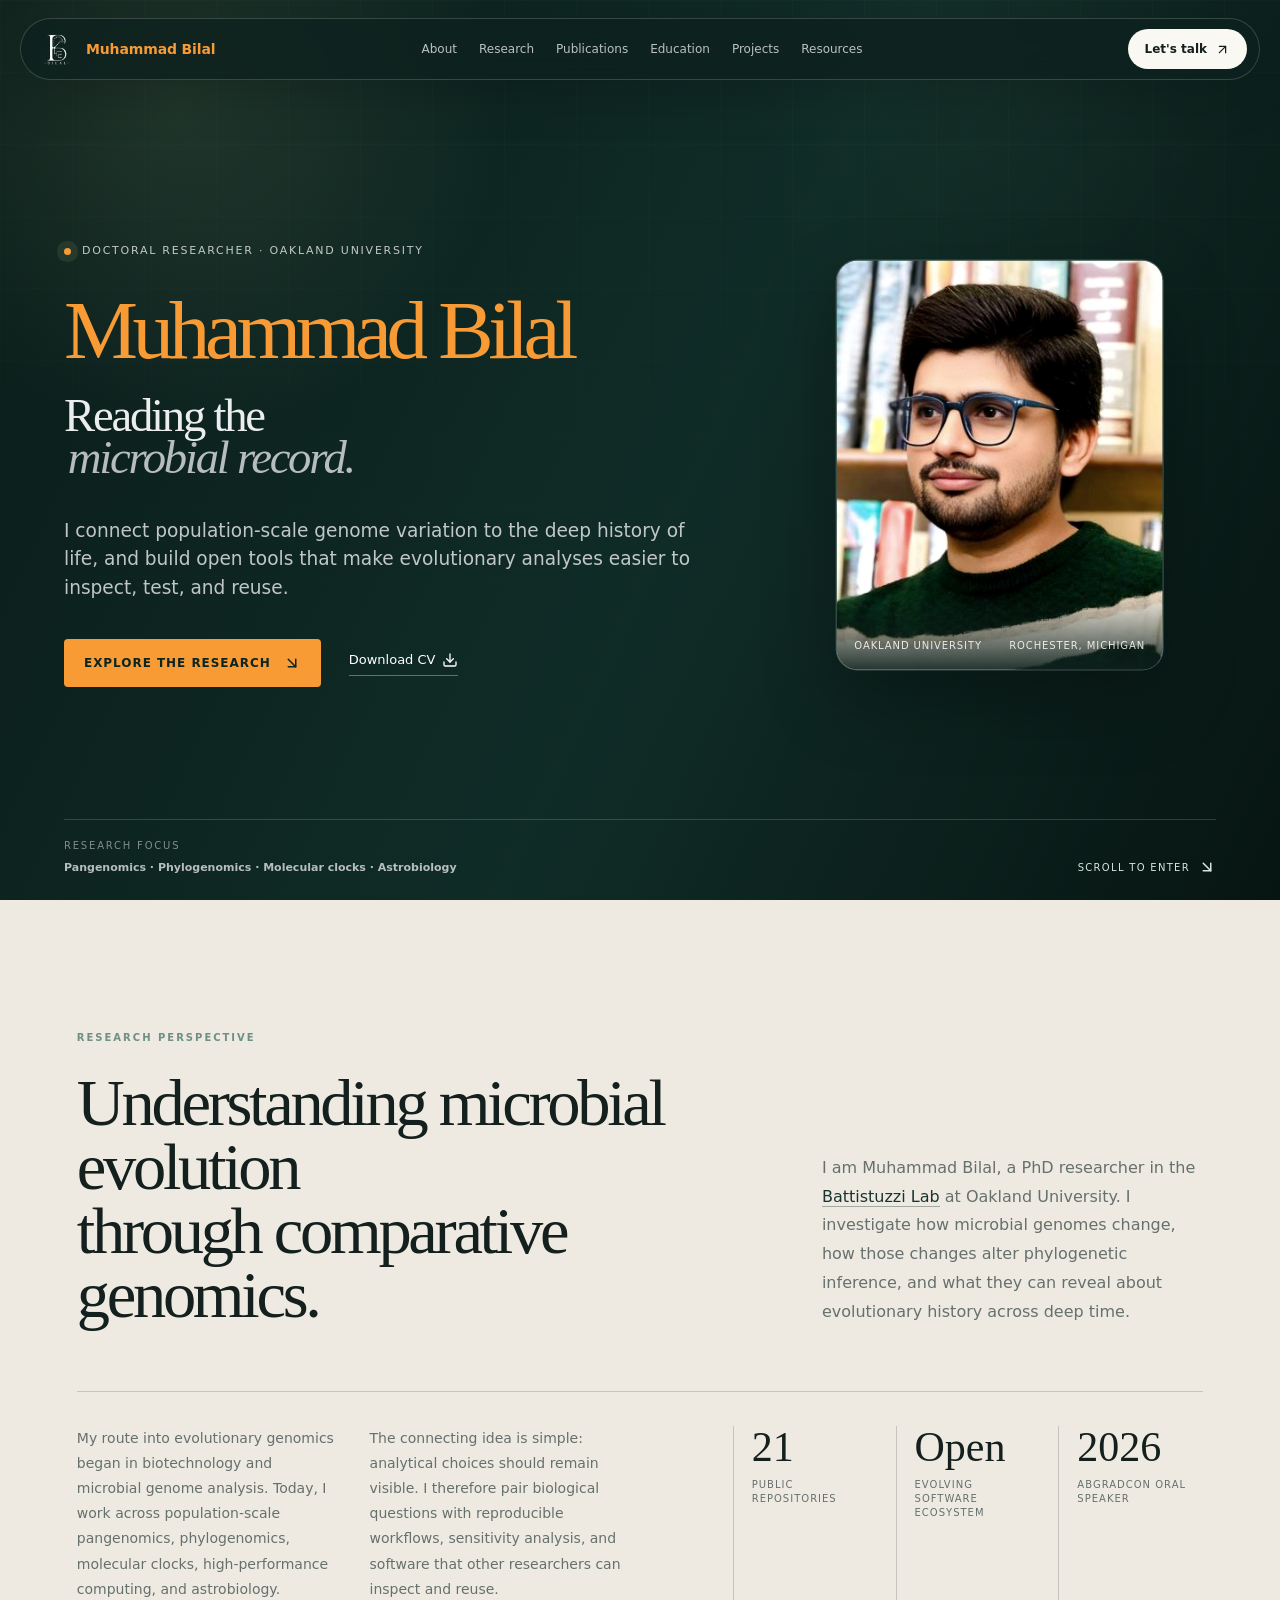
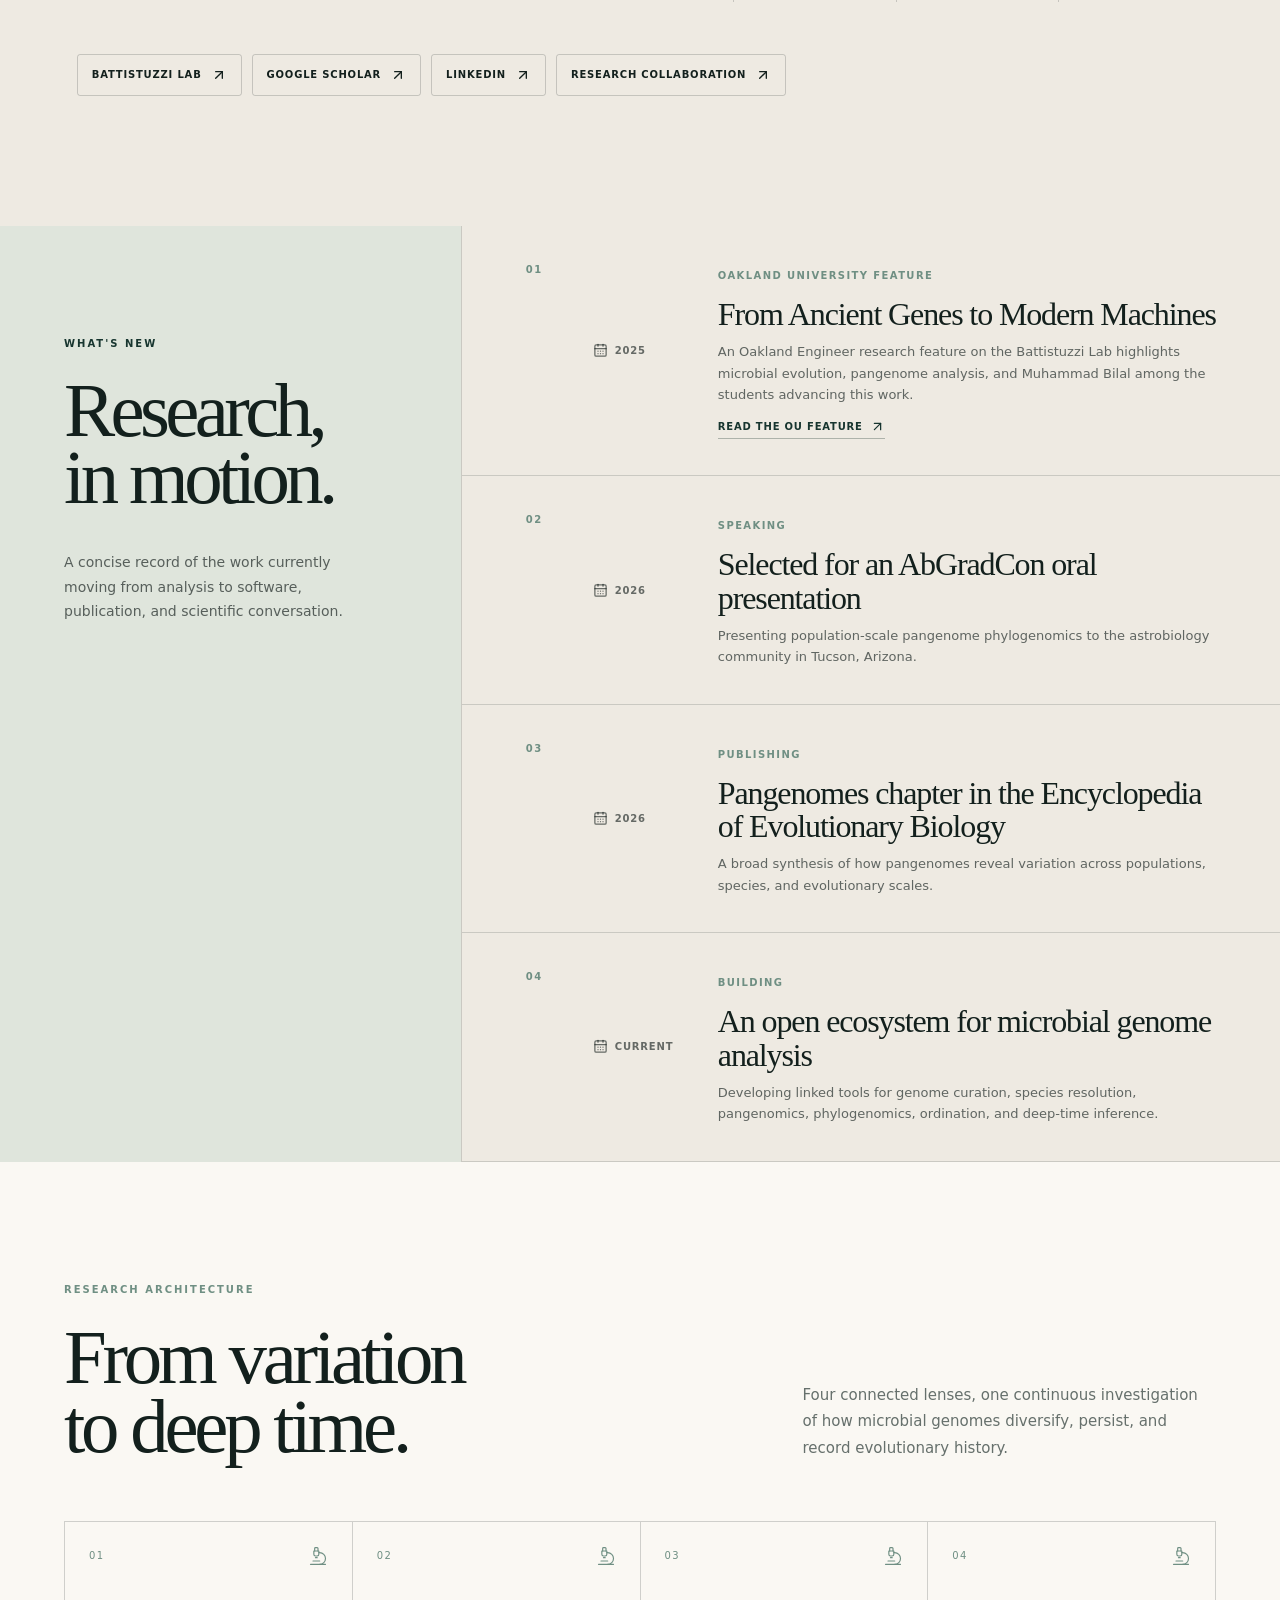
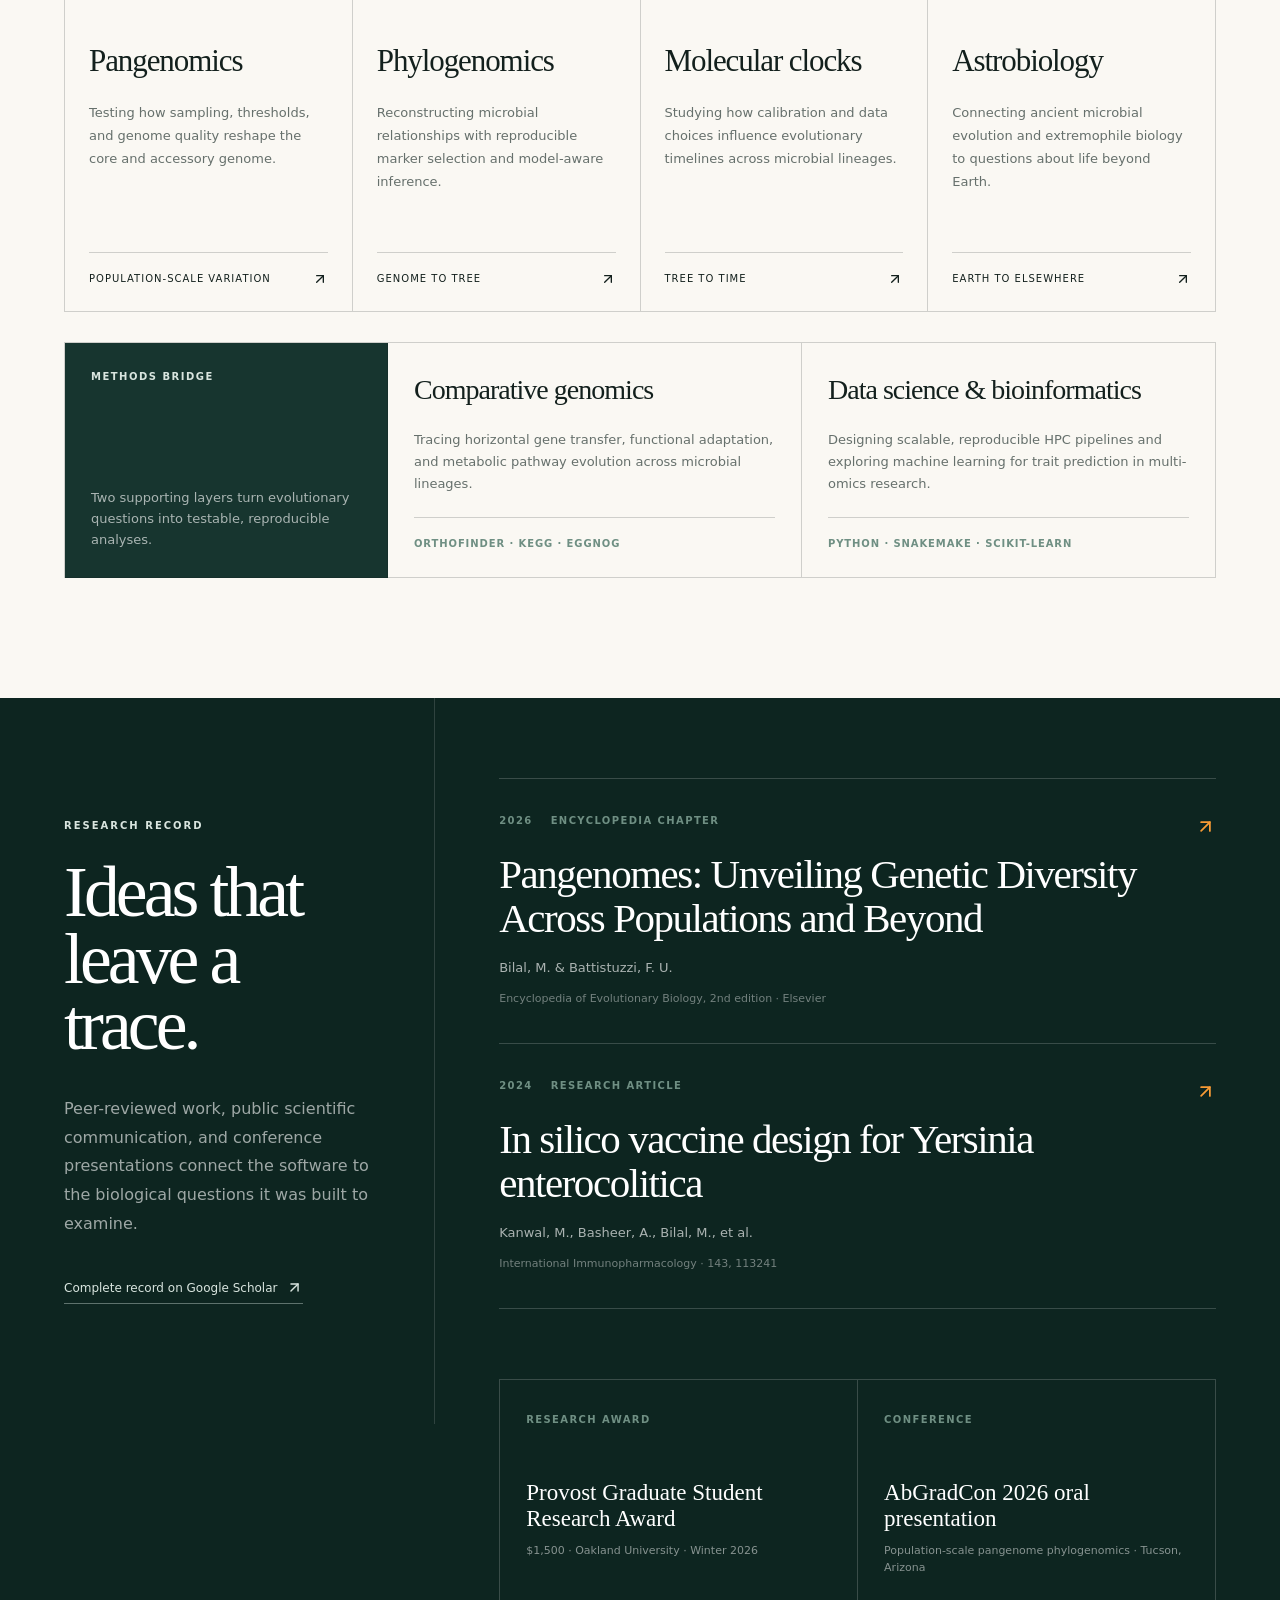
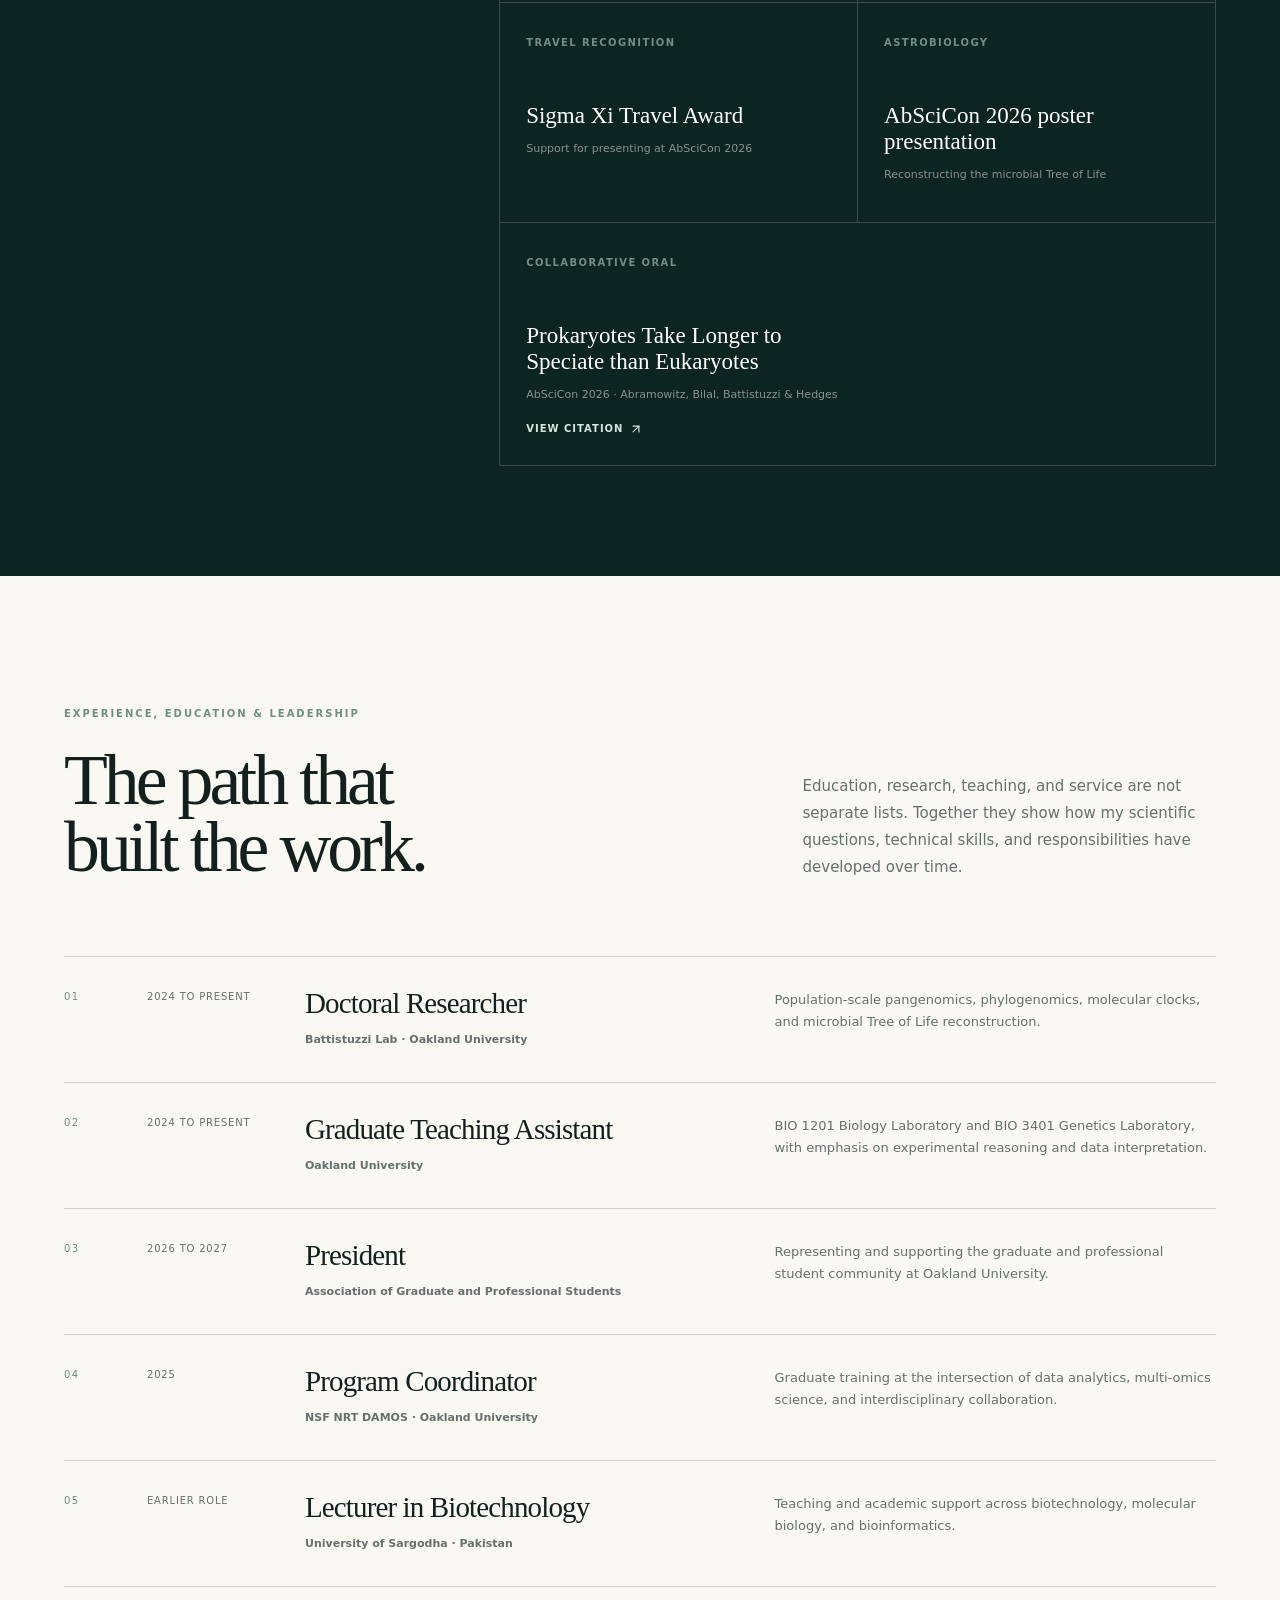
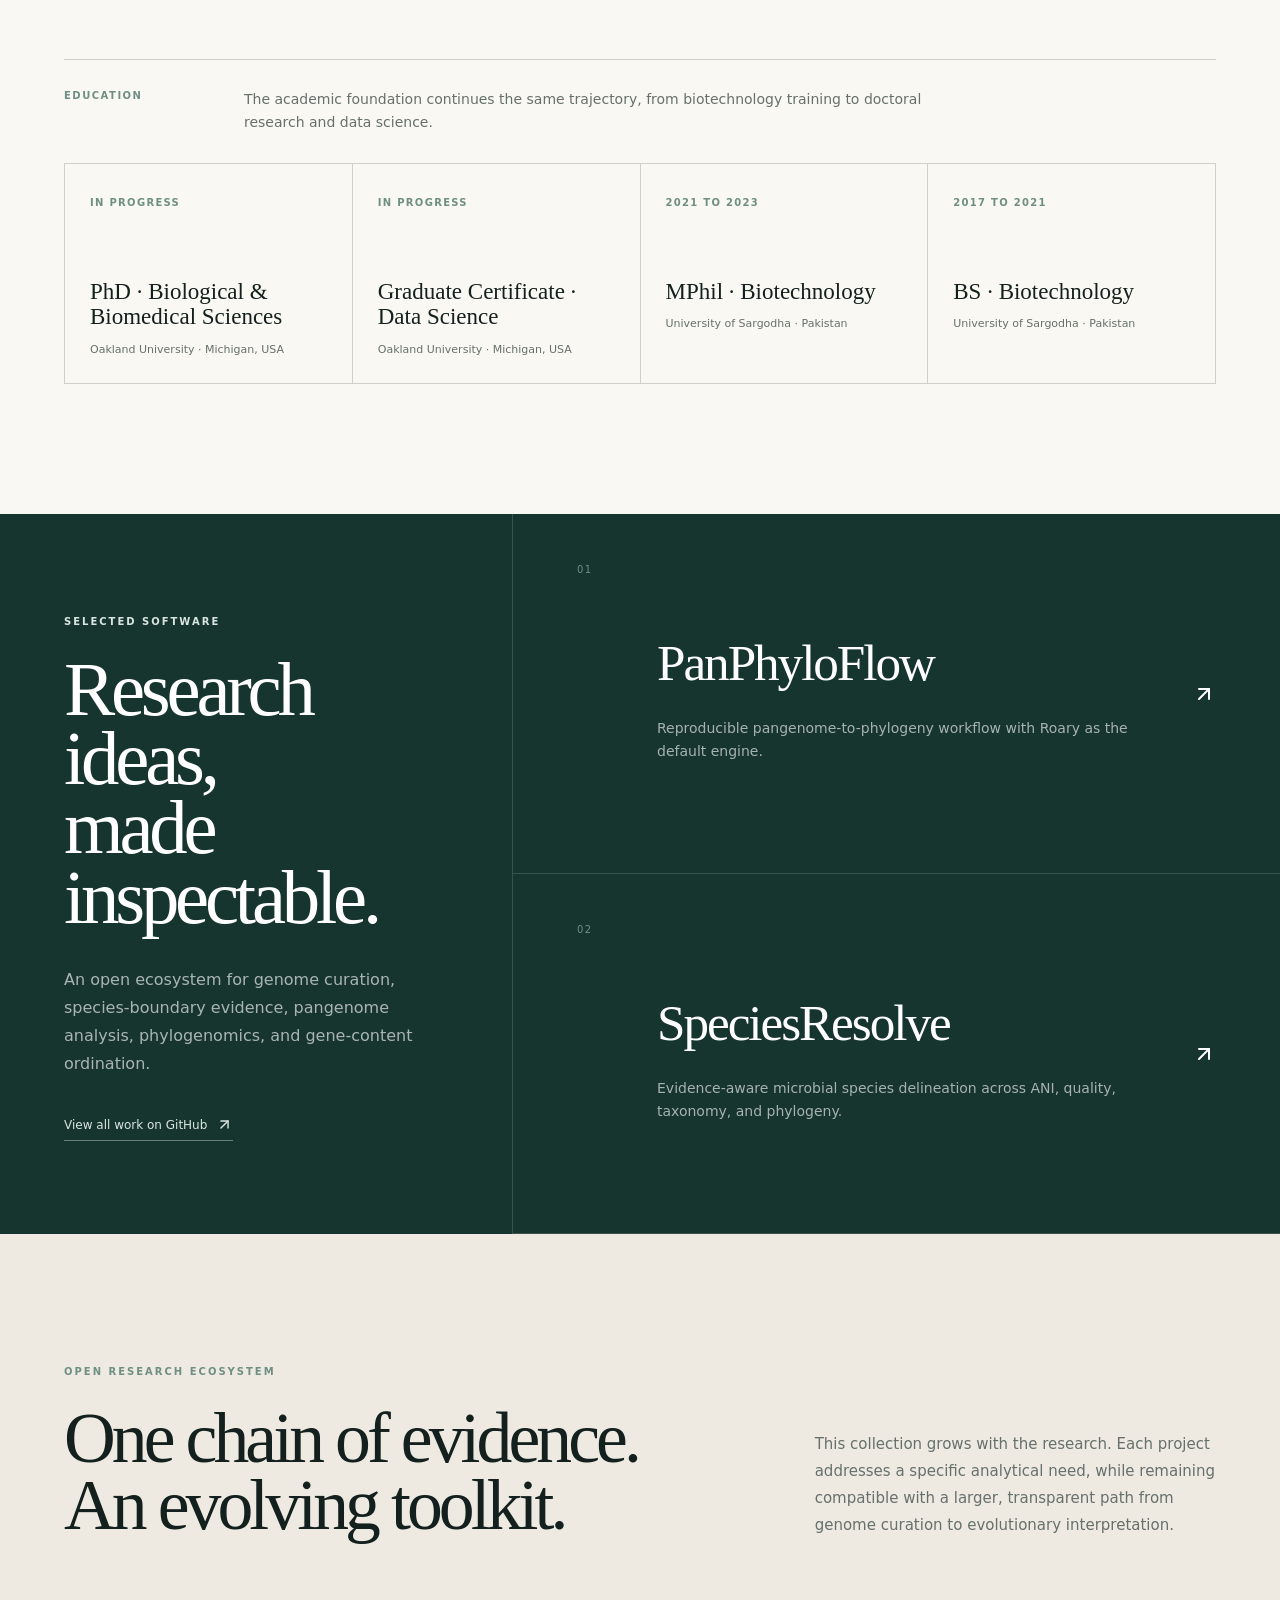
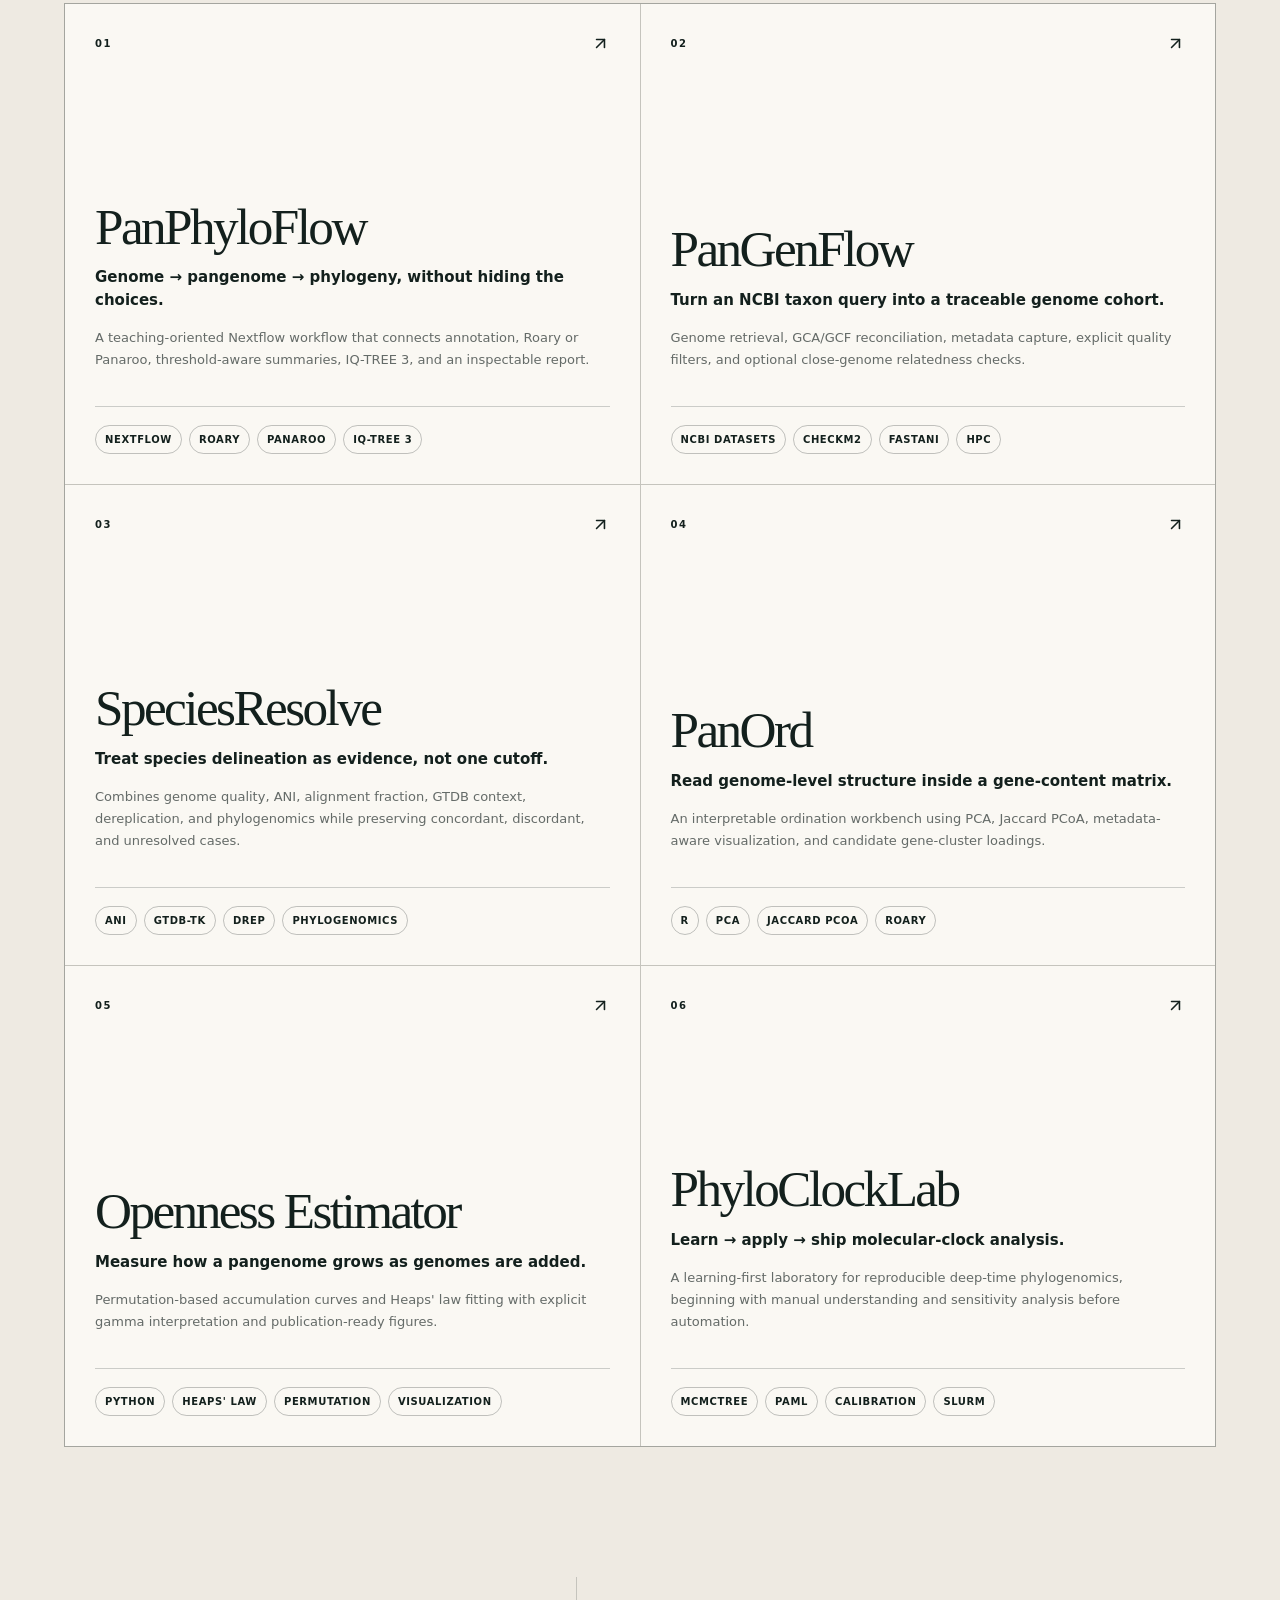
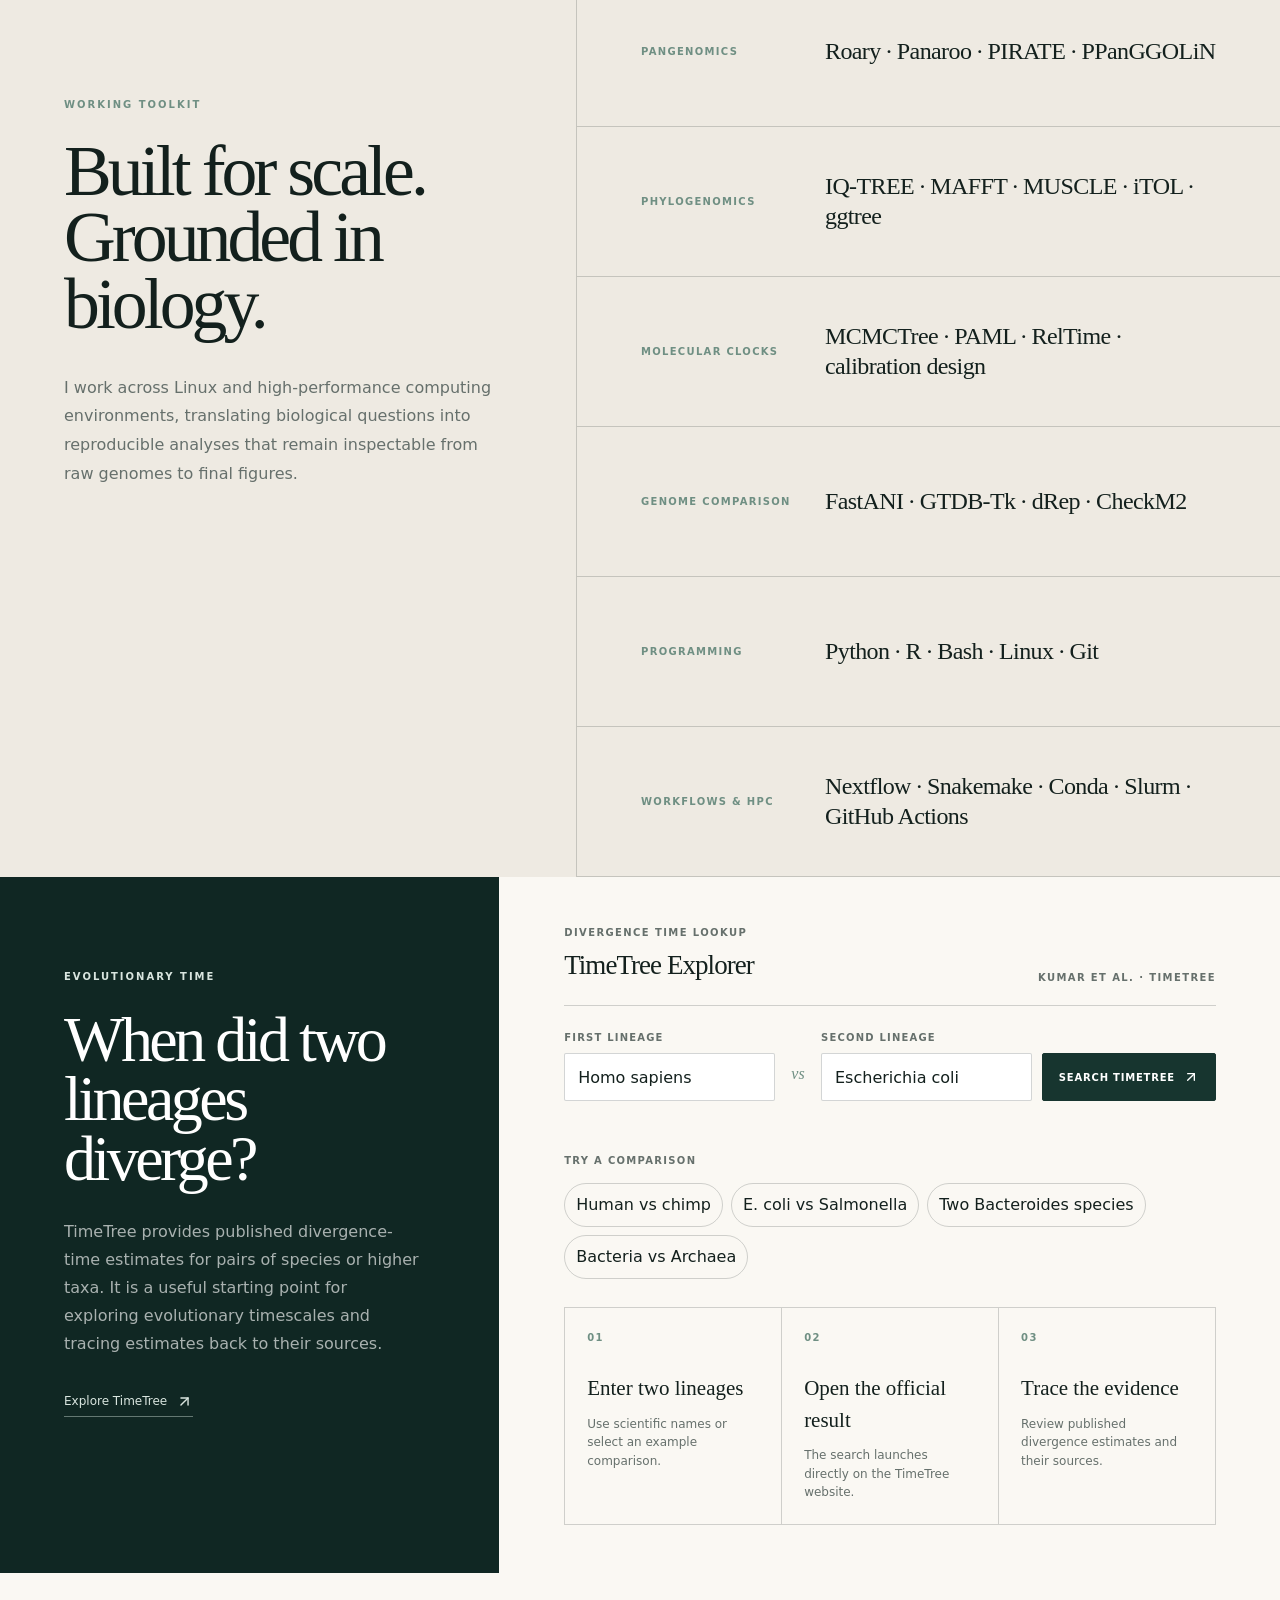
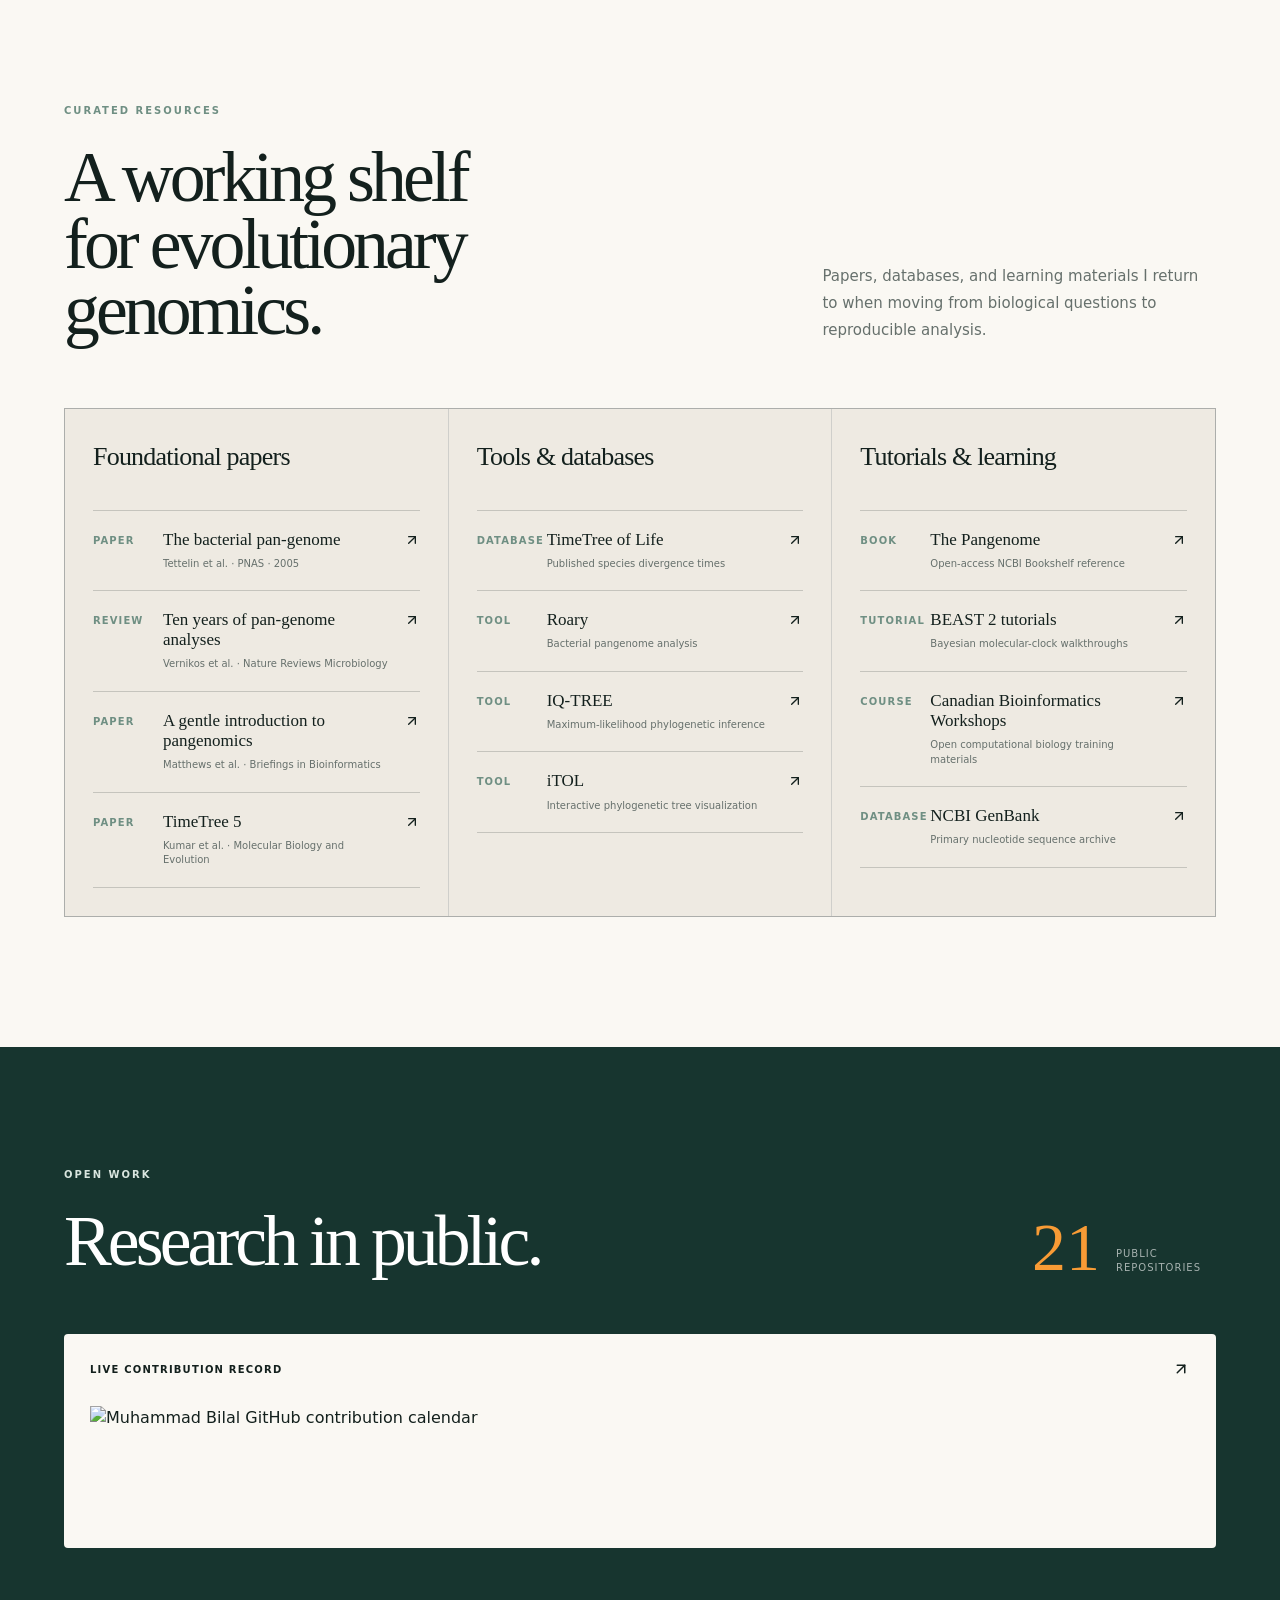
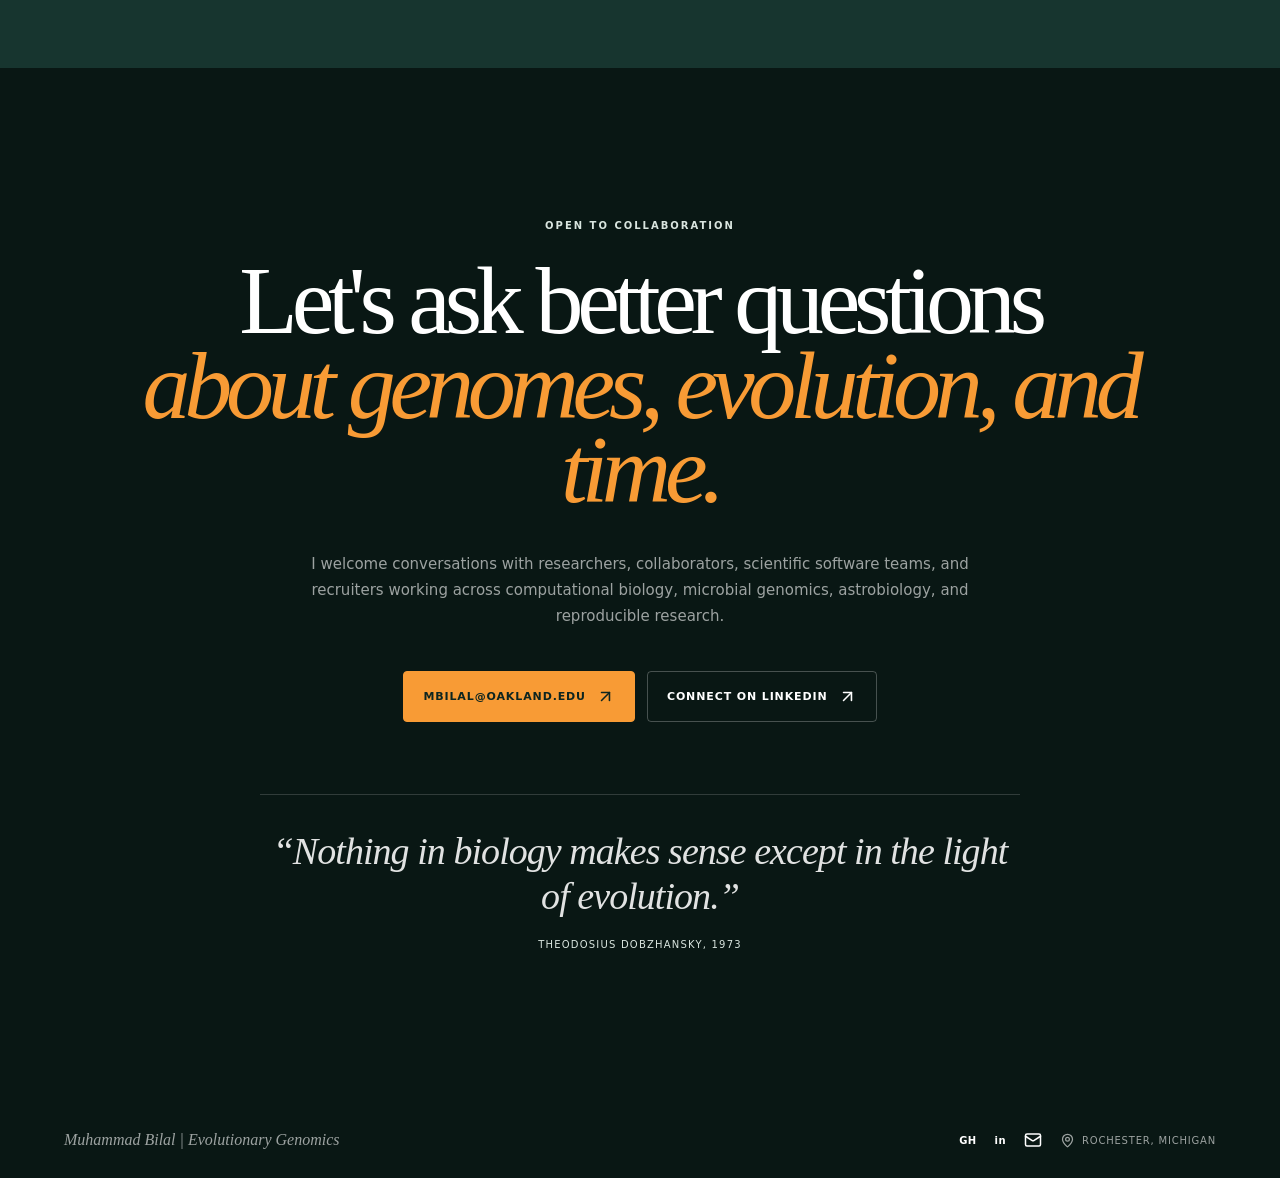
==== commit d7376310: "Refresh portfolio accent stylesheet" ====
--- a/index.html
+++ b/index.html
@@ -1,5 +1,5 @@
 <!doctype html>
-<html lang="en"><head><meta charset="utf-8"><meta name="viewport" content="width=device-width, initial-scale=1"><link rel="preload" as="image" href="./bilal-mark.png"><link rel="preload" as="image" href="./muhammad-bilal.jpg"><link rel="stylesheet" href="./styles.css"><title>Muhammad Bilal | Evolutionary Genomics</title><meta name="description" content="Doctoral researcher in microbial pangenomics, phylogenomics, molecular clocks, astrobiology, and reproducible bioinformatics at Oakland University."><meta name="keywords" content="Muhammad Bilal,microbial pangenomics,phylogenomics,molecular clocks,astrobiology,bioinformatics"><meta name="robots" content="index, follow"><meta property="og:title" content="Muhammad Bilal | Evolutionary Genomics"><meta property="og:description" content="Doctoral researcher connecting microbial pangenomics, phylogenomics, molecular clocks, astrobiology, and reproducible bioinformatics."><meta property="og:type" content="website"><meta name="twitter:card" content="summary"><meta name="twitter:title" content="Muhammad Bilal | Evolutionary Genomics"><meta name="twitter:description" content="Doctoral researcher connecting microbial pangenomics, phylogenomics, molecular clocks, astrobiology, and reproducible bioinformatics."><link rel="shortcut icon" href="./bilal-mark.png"><link rel="icon" href="./bilal-mark.png">
+<html lang="en"><head><meta charset="utf-8"><meta name="viewport" content="width=device-width, initial-scale=1"><link rel="preload" as="image" href="./bilal-mark.png"><link rel="preload" as="image" href="./muhammad-bilal.jpg"><link rel="stylesheet" href="./styles.css?v=f89b35"><title>Muhammad Bilal | Evolutionary Genomics</title><meta name="description" content="Doctoral researcher in microbial pangenomics, phylogenomics, molecular clocks, astrobiology, and reproducible bioinformatics at Oakland University."><meta name="keywords" content="Muhammad Bilal,microbial pangenomics,phylogenomics,molecular clocks,astrobiology,bioinformatics"><meta name="robots" content="index, follow"><meta property="og:title" content="Muhammad Bilal | Evolutionary Genomics"><meta property="og:description" content="Doctoral researcher connecting microbial pangenomics, phylogenomics, molecular clocks, astrobiology, and reproducible bioinformatics."><meta property="og:type" content="website"><meta name="twitter:card" content="summary"><meta name="twitter:title" content="Muhammad Bilal | Evolutionary Genomics"><meta name="twitter:description" content="Doctoral researcher connecting microbial pangenomics, phylogenomics, molecular clocks, astrobiology, and reproducible bioinformatics."><link rel="shortcut icon" href="./bilal-mark.png"><link rel="icon" href="./bilal-mark.png">
 
 <link rel="canonical" href="https://mbilal-ou.github.io/">
 <meta property="og:url" content="https://mbilal-ou.github.io/">
--- a/styles.css
+++ b/styles.css
@@ -2,4 +2,4 @@
 Total output lines: 2
 
 /*! tailwindcss v4.2.1 | MIT License | https://tailwindcss.com */
-@layer properties{@supports (((-webkit-hyphens:none)) and (not (margin-trim:inline))) or ((-moz-orient:inline) and (not (color:rgb(from red r g b)))){:root,:host{--shimmer-angle:20deg}*,:before,:after,::backdrop{--tw-translate-x:0;--tw-translate-y:0;--tw-translate-z:0;--tw-rotate-x:initial;--tw-rotate-y:initial;--tw-rotate-z:initial;--tw-skew-x:initial;--tw-skew-y:initial;--tw-scroll-snap-strictness:proximity;--tw-space-x-reverse:0;--tw-border-style:solid;--tw-leading:initial;--tw-font-weight:initial;--tw-tracking:initial;--tw-ordinal:initial;--tw-slashed-zero:initial;--tw-numeric-figure:initial;--tw-numeric-spacing:initial;--tw-numeric-fraction:initial;--tw-shadow:0 0 #0000;--tw-shadow-color:initial;--tw-shadow-alpha:100%;--tw-inset-shadow:0 0 #0000;--tw-inset-shadow-color:initial;--tw-inset-shadow-alpha:100%;--tw-ring-color:initial;--tw-ring-shadow:0 0 #0000;--tw-inset-ring-color:initial;--tw-inset-ring-shadow:0 0 #0000;--tw-ring-inset:initial;--tw-ring-offset-width:0px;--tw-ring-offset-color:#fff;--tw-ring-offset-shadow:0 0 #0000;--tw-outline-style:solid;--tw-duration:initial;--tw-ease:initial;--tw-content:"";--tw-scale-x:1;--tw-scale-y:1;--tw-scale-z:1;--tw-animation-delay:0s;--tw-animation-direction:normal;--tw-animation-duration:initial;--tw-animation-fill-mode:none;--tw-animation-iteration-count:1;--tw-enter-blur:0;--tw-enter-opacity:1;--tw-enter-rotate:0;--tw-enter-scale:1;--tw-enter-translate-x:0;--tw-enter-translate-y:0;--tw-exit-blur:0;--tw-exit-opacity:1;--tw-exit-rotate:0;--tw-exit-scale:1;--tw-exit-translate-x:0;--tw-exit-translate-y:0;--scroll-fade-t:0px;--scroll-fade-b:0px;--scroll-fade-s:0px;--scroll-fade-e:0px;--scroll-fade-mask:initial;--shimmer-image:initial;--shimmer-text-fill:initial}}}@layer theme{:root,:host{--font-sans:ui-sans-serif, system-ui, sans-serif, "Apple Color Emoji", "Segoe UI Emoji", "Segoe UI Symbol", "Noto Color Emoji";--font-mono:ui-monospace, SFMono-Regular, Menlo, Monaco, Consolas, "Liberation Mono", "Courier New", monospace;--color-black:#000;--color-white:#fff;--spacing:.25rem;--container-xs:20rem;--container-sm:24rem;--container-lg:32rem;--text-xs:.75rem;--text-xs--line-height:calc(1 / .75);--text-sm:.875rem;--text-sm--line-height:calc(1.25 / .875);--text-base:1rem;--text-base--line-height:calc(1.5 / 1);--text-lg:1.125rem;--text-lg--line-height:calc(1.75 / 1.125);--font-weight-normal:400;--font-weight-medium:500;--font-weight-semibold:600;--tracking-tight:-.025em;--tracking-widest:.1em;--leading-tight:1.25;--leading-snug:1.375;--leading-normal:1.5;--leading-relaxed:1.625;--radius-xs:.125rem;--radius-sm:.25rem;--radius-md:.375rem;--radius-lg:.5rem;--radius-xl:.75rem;--ease-in-out:cubic-bezier(.4, 0, .2, 1);--animate-spin:spin 1s linear infinite;--animate-pulse:pulse 2s cubic-bezier(.4, 0, .6, 1) infinite;--aspect-video:16 / 9;--default-transition-duration:.15s;--default-transition-timing-function:cubic-bezier(.4, 0, .2, 1);--default-font-family:var(--font-sans);--default-mono-font-family:var(--font-mono)}}@layer base{*,:after,:before,::backdrop{box-sizing:border-box;border:0 solid;margin:0;padding:0}::file-selector-button{box-sizing:border-box;border:0 solid;margin:0;padding:0}html,:host{-webkit-text-size-adjust:100%;tab-size:4;line-height:1.5;font-family:var(--default-font-family,ui-sans-serif, system-ui, sans-serif, "Apple Color Emoji", "Segoe UI Emoji", "Segoe UI Symbol", "Noto Color Emoji");font-feature-settings:var(--default-font-feature-settings,normal);font-variation-settings:var(--default-font-variation-settings,normal);-webkit-tap-highlight-color:transparent}hr{height:0;color:inherit;border-top-width:1px}abbr:where([title]){-webkit-text-decoration:underline dotted;text-decoration:underline dotted}h1,h2,h3,h4,h5,h6{font-size:inherit;font-weight:inherit}a{color:inherit;-webkit-text-decoration:inherit;-webkit-text-decoration:inherit;-webkit-text-decoration:inherit;-webkit-text-decoration:inherit;text-decoration:inherit}b,strong{font-weight:bolder}code,kbd,samp,pre{font-family:var(--default-mono-font-family,ui-monospace, SFMono-Regular, Menlo, Monaco, Consolas, "Liberation Mono", "Courier New", monospace);font-feature-settings:var(--default-mono-font-feature-settings,normal);font-variation-settings:var(--default-mono-font-variation-settings,normal);font-size:1em}small{font-size:80%}sub,sup{vertical-align:baseline;font-size:75%;line-height:0;position:relative}sub{bottom:-.25em}sup{top:-.5em}table{text-indent:0;border-color:inherit;border-collapse:collapse}:-moz-focusring{outline:auto}progress{vertical-align:baseline}summary{display:list-item}ol,ul,menu{list-style:none}img,svg,video,canvas,audio,iframe,embed,object{vertical-align:middle;display:block}img,video{max-width:100%;height:auto}button,input,select,optgroup,textarea{font:inherit;font-feature-settings:inherit;font-variation-settings:inherit;letter-spacing:inherit;color:inherit;opacity:1;background-color:#0000;border-radius:0}::file-selector-button{font:inherit;font-feature-settings:inherit;font-variation-settings:inherit;letter-spacing:inherit;color:inherit;opacity:1;background-color:#0000;border-radius:0}:where(select:is([multiple],[size])) optgroup{font-weight:bolder}:where(select:is([multiple],[size])) optgroup option{padding-inline-start:20px}::file-selector-button{margin-inline-end:4px}::placeholder{opacity:1}@supports (not ((-webkit-appearance:-apple-pay-button))) or (contain-intrinsic-size:1px){::placeholder{color:currentColor}@supports (color:color-mix(in lab, red, red)){::placeholder{color:color-mix(in oklab, currentcolor 50%, transparent)}}}textarea{resize:vertical}::-webkit-search-decoration{-webkit-appearance:none}::-webkit-date-and-time-value{min-height:1lh;text-align:inherit}::-webkit-datetime-edit{display:inline-flex}::-webkit-datetime-edit-fields-wrapper{padding:0}::-webkit-datetime-edit{padding-block:0}::-webkit-datetime-edit-year-field{padding-block:0}::-webkit-datetime-edit-month-field{padding-block:0}::-webkit-datetime-edit-day-field{padding-block:0}::-webkit-datetime-edit-hour-field{padding-block:0}::-webkit-datetime-edit-minute-field{padding-block:0}::-webkit-datetime-edit-second-field{padding-block:0}::-webkit-datetime-edit-millisecond-field{padding-block:0}::-webkit-datetime-edit-meridiem-field{padding-block:0}::-webkit-calendar-picker-indicator{line-height:1}:-moz-ui-invalid{box-shadow:none}button,input:where([type=button],[type=reset],[type=submit]){appearance:button}::file-selector-button{appearance:button}::-webkit-inner-spin-button{height:auto}::-webkit-outer-spin-button{height:auto}[hidden]:where(:not([hidden=until-found])){display:none!important}}@layer components;@layer utilities{.\@container\/card-header{container:card-header/inline-size}.\@container\/field-group{container:field-group/inline-size}.pointer-events-none{pointer-events:none}.invisible{visibility:hidden}.visible{visibility:visible}.sr-only{clip-path:inset(50%);white-space:nowrap;border-width:0;width:1px;height:1px;margin:-1px;padding:0;position:absolute;overflow:hidden}.absolute{position:absolute}.fixed{position:fixed}.relative{position:relative}.inset-0{inset:calc(var(--spacing) * 0)}.inset-x-0{inset-inline:calc(var(--spacing) * 0)}.inset-y-0{inset-block:calc(var(--spacing) * 0)}.inset-s-1\/2{inset-inline-start:50%}.start{inset-inline-start:var(--spacing)}.end{inset-inline-end:var(--spacing)}.-top-12{top:calc(var(--spacing) * -12)}.top-0{top:calc(var(--spacing) * 0)}.top-1\.5{top:calc(var(--spacing) * 1.5)}.top-1\/2{top:50%}.top-3\.5{top:calc(var(--spacing) * 3.5)}.top-4{top:calc(var(--spacing) * 4)}.top-\[1px\]{top:1px}.top-\[50\%\]{top:50%}.top-\[60\%\]{top:60%}.top-full{top:100%}.-right-12{right:calc(var(--spacing) * -12)}.right-0{right:calc(var(--spacing) * 0)}.right-1{right:calc(var(--spacing) * 1)}.right-2{right:calc(var(--spacing) * 2)}.right-3{right:calc(var(--spacing) * 3)}.right-3\.5{right:calc(var(--spacing) * 3.5)}.right-4{right:calc(var(--spacing) * 4)}.-bottom-12{bottom:calc(var(--spacing) * -12)}.bottom-0{bottom:calc(var(--spacing) * 0)}.-left-12{left:calc(var(--spacing) * -12)}.left-0{left:calc(var(--spacing) * 0)}.left-1\/2{left:50%}.left-2{left:calc(var(--spacing) * 2)}.left-3{left:calc(var(--spacing) * 3)}.left-\[50\%\]{left:50%}.isolate{isolation:isolate}.z-10{z-index:10}.z-20{z-index:20}.z-50{z-index:50}.z-\[1\]{z-index:1}.order-first{order:-9999}.order-last{order:9999}.col-start-2{grid-column-start:2}.row-span-2{grid-row:span 2/span 2}.row-start-1{grid-row-start:1}.m-0\!{margin:calc(var(--spacing) * 0)!important}.-mx-1{margin-inline:calc(var(--spacing) * -1)}.mx-2{margin-inline:calc(var(--spacing) * 2)}.mx-3\.5{margin-inline:calc(var(--spacing) * 3.5)}.mx-auto{margin-inline:auto}.-my-2{margin-block:calc(var(--spacing) * -2)}.my-0{margin-block:calc(var(--spacing) * 0)}.my-0\.5{margin-block:calc(var(--spacing) * .5)}.my-1{margin-block:calc(var(--spacing) * 1)}.-mt-4{margin-top:calc(var(--spacing) * -4)}.mt-0\.5{margin-top:calc(var(--spacing) * .5)}.mt-1\.5{margin-top:calc(var(--spacing) * 1.5)}.mt-2{margin-top:calc(var(--spacing) * 2)}.mt-4{margin-top:calc(var(--spacing) * 4)}.mt-auto{margin-top:auto}.mb-2{margin-bottom:calc(var(--spacing) * 2)}.mb-3{margin-bottom:calc(var(--spacing) * 3)}.-ml-1{margin-left:calc(var(--spacing) * -1)}.-ml-4{margin-left:calc(var(--spacing) * -4)}.ml-1{margin-left:calc(var(--spacing) * 1)}.ml-4{margin-left:calc(var(--spacing) * 4)}.ml-auto{margin-left:auto}.line-clamp-1{-webkit-line-clamp:1;-webkit-box-orient:vertical;display:-webkit-box;overflow:hidden}.line-clamp-2{-webkit-line-clamp:2;-webkit-box-orient:vertical;display:-webkit-box;overflow:hidden}.block{display:block}.contents{display:contents}.flex{display:flex}.grid{display:grid}.hidden{display:none}.inline-flex{display:inline-flex}.table{display:table}.table-caption{display:table-caption}.table-cell{display:table-cell}.table-row{display:table-row}.field-sizing-content{field-sizing:content}.aspect-square{aspect-ratio:1}.aspect-video{aspect-ratio:var(--aspect-video)}.size-\(--cell-size\){width:var(--cell-size);height:var(--cell-size)}.size-2{width:calc(var(--spacing) * 2);height:calc(var(--spacing) * 2)}.size-2\.5{width:calc(var(--spacing) * 2.5);height:calc(var(--spacing) * 2.5)}.size-3{width:calc(var(--spacing) * 3);height:calc(var(--spacing) * 3)}.size-3\.5{width:calc(var(--spacing) * 3.5);height:calc(var(--spacing) * 3.5)}.size-4{width:calc(var(--spacing) * 4);height:calc(var(--spacing) * 4)}.size-6{width:calc(var(--spacing) * 6);height:calc(var(--spacing) * 6)}.size-7{width:calc(var(--spacing) * 7);height:calc(var(--spacing) * 7)}.size-8{width:calc(var(--spacing) * 8);height:calc(var(--spacing) * 8)}.size-9{width:calc(var(--spacing) * 9);height:calc(var(--spacing) * 9)}.size-10{width:calc(var(--spacing) * 10);height:calc(var(--spacing) * 10)}.size-16{width:calc(var(--spacing) * 16);height:calc(var(--spacing) * 16)}.size-auto{width:auto;height:auto}.size-full{width:100%;height:100%}.h-\(--cell-size\){height:var(--cell-size)}.h-1\.5{height:calc(var(--spacing) * 1.5)}.h-2{height:calc(var(--spacing) * 2)}.h-2\.5{height:calc(var(--spacing) * 2.5)}.h-4{height:calc(var(--spacing) * 4)}.h-5{height:calc(var(--spacing) * 5)}.h-6{height:calc(var(--spacing) * 6)}.h-7{height:calc(var(--spacing) * 7)}.h-8{height:calc(var(--spacing) * 8)}.h-9{height:calc(var(--spacing) * 9)}.h-10{height:calc(var(--spacing) * 10)}.h-12{height:calc(var(--spacing) * 12)}.h-\[calc\(--spacing\(5\.5\)\)\]{height:calc(calc(var(--spacing) * 5.5))}.h-\[calc\(100\%-1px\)\]{height:calc(100% - 1px)}.h-\[var\(--radix-navigation-menu-viewport-height\)\]{height:var(--radix-navigation-menu-viewport-height)}.h-\[var\(--radix-select-trigger-height\)\]{height:var(--radix-select-trigger-height)}.h-auto{height:auto}.h-full{height:100%}.h-max{height:max-content}.h-px{height:1px}.h-svh{height:100svh}.max-h-\(--radix-context-menu-content-available-height\){max-height:var(--radix-context-menu-content-available-height)}.max-h-\(--radix-dropdown-menu-content-available-height\){max-height:var(--radix-dropdown-menu-content-available-height)}.max-h-\(--radix-select-content-available-height\){max-height:var(--radix-select-content-available-height)}.max-h-96{max-height:calc(var(--spacing) * 96)}.max-h-\[300px\]{max-height:300px}.max-h-\[min\(calc\(--spacing\(96\)---spacing\(9\)\)\,calc\(var\(--available-height\)---spacing\(9\)\)\)\]{max-height:min(calc(calc(var(--spacing) * 96) - calc(var(--spacing) * 9)), calc(var(--available-height) - calc(var(--spacing) * 9)))}.min-h-0{min-height:calc(var(--spacing) * 0)}.min-h-4{min-height:calc(var(--spacing) * 4)}.min-h-9{min-height:calc(var(--spacing) * 9)}.min-h-16{min-height:calc(var(--spacing) * 16)}.min-h-full{min-height:100%}.min-h-svh{min-height:100svh}.w-\(--anchor-width\){width:var(--anchor-width)}.w-\(--cell-size\){width:var(--cell-size)}.w-\(--sidebar-width\){width:var(--sidebar-width)}.w-0{width:calc(var(--spacing) * 0)}.w-1{width:calc(var(--spacing) * 1)}.w-2{width:calc(var(--spacing) * 2)}.w-2\.5{width:calc(var(--spacing) * 2.5)}.w-3{width:calc(var(--spacing) * 3)}.w-3\/4{width:75%}.w-4{width:calc(var(--spacing) * 4)}.w-5{width:calc(var(--spacing) * 5)}.w-9{width:calc(var(--spacing) * 9)}.w-10{width:calc(var(--spacing) * 10)}.w-24{width:calc(var(--spacing) * 24)}.w-64{width:calc(var(--spacing) * 64)}.w-72{width:calc(var(--spacing) * 72)}.w-\[100px\]{width:100px}.w-auto{width:auto}.w-fit{width:fit-content}.w-full{width:100%}.w-max{width:max-content}.w-px{width:1px}.max-w-\(--available-width\){max-width:var(--available-width)}.max-w-\(--skeleton-width\){max-width:var(--skeleton-width)}.max-w-\[80\%\]{max-width:80%}.max-w-\[calc\(100\%-2rem\)\]{max-width:calc(100% - 2rem)}.max-w-full{max-width:100%}.max-w-max{max-width:max-content}.max-w-sm{max-width:var(--container-sm)}.min-w-\(--cell-size\){min-width:var(--cell-size)}.min-w-0{min-width:calc(var(--spacing) * 0)}.min-w-5{min-width:calc(var(--spacing) * 5)}.min-w-8{min-width:calc(var(--spacing) * 8)}.min-w-9{min-width:calc(var(--spacing) * 9)}.min-w-10{min-width:calc(var(--spacing) * 10)}.min-w-16{min-width:calc(var(--spacing) * 16)}.min-w-40{min-width:calc(var(--spacing) * 40)}.min-w-\[8rem\]{min-width:8rem}.min-w-\[12rem\]{min-width:12rem}.min-w-\[calc\(var\(--anchor-width\)\+--spacing\(7\)\)\]{min-width:calc(var(--anchor-width) + calc(var(--spacing) * 7))}.min-w-\[var\(--radix-select-trigger-width\)\]{min-width:var(--radix-select-trigger-width)}.flex-1{flex:1}.shrink-0{flex-shrink:0}.grow{flex-grow:1}.grow-0{flex-grow:0}.basis-full{flex-basis:100%}.caption-bottom{caption-side:bottom}.border-collapse{border-collapse:collapse}.origin-\(--radix-context-menu-content-transform-origin\){transform-origin:var(--radix-context-menu-content-transform-origin)}.origin-\(--radix-dropdown-menu-content-transform-origin\){transform-origin:var(--radix-dropdown-menu-content-transform-origin)}.origin-\(--radix-hover-card-content-transform-origin\){transform-origin:var(--radix-hover-card-content-transform-origin)}.origin-\(--radix-menubar-content-transform-origin\){transform-origin:var(--radix-menubar-content-transform-origin)}.origin-\(--radix-popover-content-transform-origin\){transform-origin:var(--radix-popover-content-transform-origin)}.origin-\(--radix-select-content-transform-origin\){transform-origin:var(--radix-select-content-transform-origin)}.origin-\(--radix-tooltip-content-transform-origin\){transform-origin:var(--radix-tooltip-content-transform-origin)}.origin-\(--transform-origin\){transform-origin:var(--transform-origin)}.-translate-x-1\/2{--tw-translate-x:calc(calc(1 / 2 * 100%) * -1);translate:var(--tw-translate-x) var(--tw-translate-y)}.-translate-x-px{--tw-translate-x:-1px;translate:var(--tw-translate-x) var(--tw-translate-y)}.translate-x-\[-50\%\]{--tw-translate-x:-50%;translate:var(--tw-translate-x) var(--tw-translate-y)}.translate-x-px{--tw-translate-x:1px;translate:var(--tw-translate-x) var(--tw-translate-y)}.-translate-y-1\/2{--tw-translate-y:calc(calc(1 / 2 * 100%) * -1);translate:var(--tw-translate-x) var(--tw-translate-y)}.-translate-y-3\/4{--tw-translate-y:calc(calc(3 / 4 * 100%) * -1);translate:var(--tw-translate-x) var(--tw-translate-y)}.translate-y-0\.5{--tw-translate-y:calc(var(--spacing) * .5);translate:var(--tw-translate-x) var(--tw-translate-y)}.translate-y-3\/4{--tw-translate-y:calc(3 / 4 * 100%);translate:var(--tw-translate-x) var(--tw-translate-y)}.translate-y-\[-50\%\]{--tw-translate-y:-50%;translate:var(--tw-translate-x) var(--tw-translate-y)}.translate-y-\[calc\(-50\%_-_2px\)\]{--tw-translate-y:calc(-50% - 2px);translate:var(--tw-translate-x) var(--tw-translate-y)}.rotate-45{rotate:45deg}.rotate-90{rotate:90deg}.transform{transform:var(--tw-rotate-x,) var(--tw-rotate-y,) var(--tw-rotate-z,) var(--tw-skew-x,) var(--tw-skew-y,)}.scroll-fade-x{--_scroll-fade-size-s:var(--scroll-fade-s-size,var(--scroll-fade-size,min(12%, calc(var(--spacing) * 10))));--_scroll-fade-size-e:var(--scroll-fade-e-size,var(--scroll-fade-size,min(12%, calc(var(--spacing) * 10))));--scroll-fade-inline:linear-gradient(to right, transparent 0, #000 var(--scroll-fade-s,0px), #000 calc(100% - var(--scroll-fade-e,0px)), transparent 100%)}.scroll-fade-x:where([dir=rtl],[dir=rtl] *){--scroll-fade-inline:linear-gradient(to left, transparent 0, #000 var(--scroll-fade-s,0px), #000 calc(100% - var(--scroll-fade-e,0px)), transparent 100%)}.scroll-fade-x{-webkit-mask-image:var(--scroll-fade-mask,var(--scroll-fade-inline));-webkit-mask-image:var(--scroll-fade-mask,var(--scroll-fade-inline));-webkit-mask-image:var(--scroll-fade-mask,var(--scroll-fade-inline));-webkit-mask-image:var(--scroll-fade-mask,var(--scroll-fade-inline));mask-image:var(--scroll-fade-mask,var(--scroll-fade-inline));-webkit-mask-composite:source-in;-webkit-mask-composite:source-in;-webkit-mask-composite:source-in;-webkit-mask-repeat:no-repeat;mask-repeat:no-repeat;-webkit-mask-composite:source-in;mask-composite:intersect}@supports (animation-timeline:scroll()){.scroll-fade-x{animation:1ms ease-in-out scroll-fade-reveal-s,1ms ease-in-out scroll-fade-reveal-e;animation-timeline:scroll(self inline),scroll(self inline);animation-range:0 var(--scroll-fade-reveal,calc(var(--spacing) * 24)), calc(100% - var(--scroll-fade-reveal,calc(var(--spacing) * 24))) 100%;animation-fill-mode:both}}@supports not (animation-timeline:scroll()){.scroll-fade-x{--scroll-fade-s:var(--_scroll-fade-size-s);--scroll-fade-e:var(--_scroll-fade-size-e)}}.scroll-fade-b{--_scroll-fade-size-b:var(--scroll-fade-b-size,var(--scroll-fade-size,min(12%, calc(var(--spacing) * 10))));--scroll-fade-mask:linear-gradient(to bottom, #000 0, #000 calc(100% - var(--scroll-fade-b,0px)), transparent 100%);-webkit-mask-image:var(--scroll-fade-mask);-webkit-mask-image:var(--scroll-fade-mask);-webkit-mask-image:var(--scroll-fade-mask);-webkit-mask-image:var(--scroll-fade-mask);mask-image:var(--scroll-fade-mask);-webkit-mask-composite:source-in;-webkit-mask-composite:source-in;-webkit-mask-composite:source-in;-webkit-mask-repeat:no-repeat;mask-repeat:no-repeat;-webkit-mask-composite:source-in;mask-composite:intersect}@supports (animation-timeline:scroll()){.scroll-fade-b{animation:1ms ease-in-out scroll-fade-reveal-b;animation-timeline:scroll(self y);animation-range:calc(100% - var(--scroll-fade-reveal,calc(var(--spacing) * 24))) 100%;animation-fill-mode:both}}@supports not (animation-timeline:scroll()){.scroll-fade-b{--scroll-fade-b:var(--_scroll-fade-size-b)}}.animate-caret-blink{animation:1.25s ease-out infinite caret-blink}.animate-in{animation:enter var(--tw-animation-duration,var(--tw-duration,.15s))var(--tw-ease,ease)var(--tw-animation-delay,0s)var(--tw-animation-iteration-count,1)var(--tw-animation-direction,normal)var(--tw-animation-fill-mode,none)}.animate-pulse{animation:var(--animate-pulse)}.animate-spin{animation:var(--animate-spin)}.cursor-default{cursor:default}.cursor-text{cursor:text}.touch-none{touch-action:none}.resize-none{resize:none}.snap-x{scroll-snap-type:x var(--tw-scroll-snap-strictness)}.snap-mandatory{--tw-scroll-snap-strictness:mandatory}.scroll-my-1{scroll-margin-block:calc(var(--spacing) * 1)}.scroll-px-1{scroll-padding-inline:calc(var(--spacing) * 1)}.scroll-py-1{scroll-padding-block:calc(var(--spacing) * 1)}.list-disc{list-style-type:disc}.list-none{list-style-type:none}.appearance-none{appearance:none}.auto-rows-min{grid-auto-rows:min-content}.grid-cols-\[0_1fr\]{grid-template-columns:0 1fr}.grid-rows-\[auto_1fr\]{grid-template-rows:auto 1fr}.grid-rows-\[auto_auto\]{grid-template-rows:auto auto}.flex-col{flex-direction:column}.flex-col-reverse{flex-direction:column-reverse}.flex-row{flex-direction:row}.flex-wrap{flex-wrap:wrap}.place-content-center{place-content:center}.place-items-center{place-items:center}.items-center{align-items:center}.items-end{align-items:flex-end}.items-start{align-items:flex-start}.items-stretch{align-items:stretch}.justify-between{justify-content:space-between}.justify-center{justify-content:center}.justify-start{justify-content:flex-start}.justify-items-start{justify-items:start}.gap-0\.5{gap:calc(var(--spacing) * .5)}.gap-1{gap:calc(var(--spacing) * 1)}.gap-1\.5{gap:calc(var(--spacing) * 1.5)}.gap-2{gap:calc(var(--spacing) * 2)}.gap-2\.5{gap:calc(var(--spacing) * 2.5)}.gap-3{gap:calc(var(--spacing) * 3)}.gap-4{gap:calc(var(--spacing) * 4)}.gap-6{gap:calc(var(--spacing) * 6)}.gap-7{gap:calc(var(--spacing) * 7)}.gap-8{gap:calc(var(--spacing) * 8)}.gap-\[--spacing\(var\(--gap\)\)\]{gap:calc(var(--spacing) * var(--gap))}:where(.-space-x-2>:not(:last-child)){--tw-space-x-reverse:0;margin-inline-start:calc(calc(var(--spacing) * -2) * var(--tw-space-x-reverse));margin-inline-end:calc(calc(var(--spacing) * -2) * calc(1 - var(--tw-space-x-reverse)))}.gap-y-0\.5{row-gap:calc(var(--spacing) * .5)}.self-end{align-self:flex-end}.self-start{align-self:flex-start}.self-stretch{align-self:stretch}.justify-self-end{justify-self:flex-end}.truncate{text-overflow:ellipsis;white-space:nowrap;overflow:hidden}.overflow-auto{overflow:auto}.overflow-hidden{overflow:hidden}.overflow-x-auto{overflow-x:auto}.overflow-x-hidden{overflow-x:hidden}.overflow-y-auto{overflow-y:auto}.overscroll-contain{overscroll-behavior:contain}.overscroll-x-contain{overscroll-behavior-x:contain}.rounded-\[2px\]{border-radius:2px}.rounded-\[4px\]{border-radius:4px}.rounded-\[calc\(var\(--radius\)-5px\)\]{border-radius:calc(var(--radius) - 5px)}.rounded-\[inherit\]{border-radius:inherit}.rounded-full{border-radius:3.40282e38px}.rounded-lg{border-radius:var(--radius-lg)}.rounded-md{border-radius:var(--radius-md)}.rounded-none{border-radius:0}.rounded-sm{border-radius:var(--radius-sm)}.rounded-xl{border-radius:var(--radius-xl)}.rounded-xs{border-radius:var(--radius-xs)}.rounded-l-md{border-top-left-radius:var(--radius-md);border-bottom-left-radius:var(--radius-md)}.rounded-tl-sm{border-top-left-radius:var(--radius-sm)}.rounded-r-md{border-top-right-radius:var(--radius-md);border-bottom-right-radius:var(--radius-md)}.border{border-style:var(--tw-border-style);border-width:1px}.border-0{border-style:var(--tw-border-style);border-width:0}.border-\[1\.5px\]{border-style:var(--tw-border-style);border-width:1.5px}.border-y{border-block-style:var(--tw-border-style);border-block-width:1px}.border-t{border-top-style:var(--tw-border-style);border-top-width:1px}.border-r{border-right-style:var(--tw-border-style);border-right-width:1px}.border-b{border-bottom-style:var(--tw-border-style);border-bottom-width:1px}.border-l{border-left-style:var(--tw-border-style);border-left-width:1px}.border-dashed{--tw-border-style:dashed;border-style:dashed}.border-none{--tw-border-style:none;border-style:none}.border-\(--color-border\){border-color:var(--color-border)}.border-transparent{border-color:#0000}.border-t-transparent{border-top-color:#0000}.border-l-transparent{border-left-color:#0000}.bg-\(--color-bg\){background-color:var(--color-bg)}.bg-\[Canvas\]{background-color:canvas}.bg-black\/50{background-color:#00000080}@supports (color:color-mix(in lab, red, red)){.bg-black\/50{background-color:color-mix(in oklab, var(--color-black) 50%, transparent)}}.bg-transparent{background-color:#0000}.bg-white{background-color:var(--color-white)}.bg-clip-padding{background-clip:padding-box}.fill-current{fill:currentColor}.p-0{padding:calc(var(--spacing) * 0)}.p-1{padding:calc(var(--spacing) * 1)}.p-2{padding:calc(var(--spacing) * 2)}.p-3{padding:calc(var(--spacing) * 3)}.p-4{padding:calc(var(--spacing) * 4)}.p-6{padding:calc(var(--spacing) * 6)}.p-\[3px\]{padding:3px}.p-px{padding:1px}.px-\(--cell-size\){padding-inline:var(--cell-size)}.px-1{padding-inline:calc(var(--spacing) * 1)}.px-1\.5{padding-inline:calc(var(--spacing) * 1.5)}.px-2{padding-inline:calc(var(--spacing) * 2)}.px-2\.5{padding-inline:calc(var(--spacing) * 2.5)}.px-3{padding-inline:calc(var(--spacing) * 3)}.px-4{padding-inline:calc(var(--spacing) * 4)}.px-6{padding-inline:calc(var(--spacing) * 6)}.py-0\.5{padding-block:calc(var(--spacing) * .5)}.py-1{padding-block:calc(var(--spacing) * 1)}.py-1\.5{padding-block:calc(var(--spacing) * 1.5)}.py-2{padding-block:calc(var(--spacing) * 2)}.py-3{padding-block:calc(var(--spacing) * 3)}.py-4{padding-block:calc(var(--spacing) * 4)}.py-6{padding-block:calc(var(--spacing) * 6)}.pt-0{padding-top:calc(var(--spacing) * 0)}.pt-3{padding-top:calc(var(--spacing) * 3)}.pt-4{padding-top:calc(var(--spacing) * 4)}.pr-1{padding-right:calc(var(--spacing) * 1)}.pr-2{padding-right:calc(var(--spacing) * 2)}.pr-2\.5{padding-right:calc(var(--spacing) * 2.5)}.pr-3{padding-right:calc(var(--spacing) * 3)}.pr-8{padding-right:calc(var(--spacing) * 8)}.pr-9{padding-right:calc(var(--spacing) * 9)}.pb-2{padding-bottom:calc(var(--spacing) * 2)}.pb-3{padding-bottom:calc(var(--spacing) * 3)}.pb-4{padding-bottom:calc(var(--spacing) * 4)}.pl-2{padding-left:calc(var(--spacing) * 2)}.pl-3{padding-left:calc(var(--spacing) * 3)}.pl-4{padding-left:calc(var(--spacing) * 4)}.pl-8{padding-left:calc(var(--spacing) * 8)}.text-center{text-align:center}.text-left{text-align:left}.align-middle{vertical-align:middle}.font-mono{font-family:var(--font-mono)}.font-sans{font-family:var(--font-sans)}.text-base{font-size:var(--text-base);line-height:var(--tw-leading,var(--text-base--line-height))}.text-lg{font-size:var(--text-lg);line-height:var(--tw-leading,var(--text-lg--line-height))}.text-sm{font-size:var(--text-sm);line-height:var(--tw-leading,var(--text-sm--line-height))}.text-sm\/relaxed{font-size:var(--text-sm);line-height:var(--leading-relaxed)}.text-xs{font-size:var(--text-xs);line-height:var(--tw-leading,var(--text-xs--line-height))}.text-\[0\.8rem\]{font-size:.8rem}.leading-none{--tw-leading:1;line-height:1}.leading-normal{--tw-leading:var(--leading-normal);line-height:var(--leading-normal)}.leading-relaxed{--tw-leading:var(--leading-relaxed);line-height:var(--leading-relaxed)}.leading-snug{--tw-leading:var(--leading-snug);line-height:var(--leading-snug)}.leading-tight{--tw-leading:var(--leading-tight);line-height:var(--leading-tight)}.font-medium{--tw-font-weight:var(--font-weight-medium);font-weight:var(--font-weight-medium)}.font-normal{--tw-font-weight:var(--font-weight-normal);font-weight:var(--font-weight-normal)}.font-semibold{--tw-font-weight:var(--font-weight-semibold);font-weight:var(--font-weight-semibold)}.tracking-tight{--tw-tracking:var(--tracking-tight);letter-spacing:var(--tracking-tight)}.tracking-widest{--tw-tracking:var(--tracking-widest);letter-spacing:var(--tracking-widest)}.text-balance{text-wrap:balance}.break-words,.wrap-break-word{overflow-wrap:break-word}.whitespace-nowrap{white-space:nowrap}.text-\[CanvasText\]{color:canvastext}.text-current{color:currentColor}.text-white{color:var(--color-white)}.tabular-nums{--tw-numeric-spacing:tabular-nums;font-variant-numeric:var(--tw-ordinal,) var(--tw-slashed-zero,) var(--tw-numeric-figure,) var(--tw-numeric-spacing,) var(--tw-numeric-fraction,)}.underline-offset-4{text-underline-offset:4px}.opacity-0{opacity:0}.opacity-50{opacity:.5}.opacity-60{opacity:.6}.opacity-70{opacity:.7}.shadow{--tw-shadow:0 1px 3px 0 var(--tw-shadow-color,#0000001a), 0 1px 2px -1px var(--tw-shadow-color,#0000001a);box-shadow:var(--tw-inset-shadow), var(--tw-inset-ring-shadow), var(--tw-ring-offset-shadow), var(--tw-ring-shadow), var(--tw-shadow)}.shadow-\[0_0_0_1px_var\(--sidebar-border\)\]{--tw-shadow:0 0 0 1px var(--tw-shadow-color,var(--sidebar-border));box-shadow:var(--tw-inset-shadow), var(--tw-inset-ring-shadow), var(--tw-ring-offset-shadow), var(--tw-ring-shadow), var(--tw-shadow)}.shadow-lg{--tw-shadow:0 10px 15px -3px var(--tw-shadow-color,#0000001a), 0 4px 6px -4px var(--tw-shadow-color,#0000001a);box-shadow:var(--tw-inset-shadow), var(--tw-inset-ring-shadow), var(--tw-ring-offset-shadow), var(--tw-ring-shadow), var(--tw-shadow)}.shadow-md{--tw-shadow:0 4px 6px -1px var(--tw-shadow-color,#0000001a), 0 2px 4px -2px var(--tw-shadow-color,#0000001a);box-shadow:var(--tw-inset-shadow), var(--tw-inset-ring-shadow), var(--tw-ring-offset-shadow), var(--tw-ring-shadow), var(--tw-shadow)}.shadow-none{--tw-shadow:0 0 #0000;box-shadow:var(--tw-inset-shadow), var(--tw-inset-ring-shadow), var(--tw-ring-offset-shadow), var(--tw-ring-shadow), var(--tw-shadow)}.shadow-sm{--tw-shadow:0 1px 3px 0 var(--tw-shadow-color,#0000001a), 0 1px 2px -1px var(--tw-shadow-color,#0000001a);box-shadow:var(--tw-inset-shadow), var(--tw-inset-ring-shadow), var(--tw-ring-offset-shadow), var(--tw-ring-shadow), var(--tw-shadow)}.shadow-xl{--tw-shadow:0 20px 25px -5px var(--tw-shadow-color,#0000001a), 0 8px 10px -6px var(--tw-shadow-color,#0000001a);box-shadow:var(--tw-inset-shadow), var(--tw-inset-ring-shadow), var(--tw-ring-offset-shadow), var(--tw-ring-shadow), var(--tw-shadow)}.shadow-xs{--tw-shadow:0 1px 2px 0 var(--tw-shadow-color,#0000000d);box-shadow:var(--tw-inset-shadow), var(--tw-inset-ring-shadow), var(--tw-ring-offset-shadow), var(--tw-ring-shadow), var(--tw-shadow)}.ring-0{--tw-ring-shadow:var(--tw-ring-inset,) 0 0 0 calc(0px + var(--tw-ring-offset-width)) var(--tw-ring-color,currentcolor);box-shadow:var(--tw-inset-shadow), var(--tw-inset-ring-shadow), var(--tw-ring-offset-shadow), var(--tw-ring-shadow), var(--tw-shadow)}.ring-1{--tw-ring-shadow:var(--tw-ring-inset,) 0 0 0 calc(1px + var(--tw-ring-offset-width)) var(--tw-ring-color,currentcolor);box-shadow:var(--tw-inset-shadow), var(--tw-inset-ring-shadow), var(--tw-ring-offset-shadow), var(--tw-ring-shadow), var(--tw-shadow)}.ring-2{--tw-ring-shadow:var(--tw-ring-inset,) 0 0 0 calc(2px + var(--tw-ring-offset-width)) var(--tw-ring-color,currentcolor);box-shadow:var(--tw-inset-shadow), var(--tw-inset-ring-shadow), var(--tw-ring-offset-shadow), var(--tw-ring-shadow), var(--tw-shadow)}.ring-3{--tw-ring-shadow:var(--tw-ring-inset,) 0 0 0 calc(3px + var(--tw-ring-offset-width)) var(--tw-ring-color,currentcolor);box-shadow:var(--tw-inset-shadow), var(--tw-inset-ring-shadow), var(--tw-ring-offset-shadow), var(--tw-ring-shadow), var(--tw-shadow)}.outline-hidden{--tw-outline-style:none;outline-style:none}@media (forced-colors:active){.outline-hidden{outline-offset:2px;outline:2px solid #0000}}.outline{outline-style:var(--tw-outline-style);outline-width:1px}.transition{transition-property:color,background-color,border-color,outline-color,text-decoration-color,fill,stroke,--tw-gradient-from,--tw-gradient-via,--tw-gradient-to,opacity,box-shadow,transform,translate,scale,rotate,filter,-webkit-backdrop-filter,backdrop-filter,display,content-visibility,overlay,pointer-events;transition-timing-function:var(--tw-ease,var(--default-transition-timing-function));transition-duration:var(--tw-duration,var(--default-transition-duration))}.transition-\[color\,box-shadow\]{transition-property:color,box-shadow;transition-timing-function:var(--tw-ease,var(--default-transition-timing-function));transition-duration:var(--tw-duration,var(--default-transition-duration))}.transition-\[left\,right\,width\]{transition-property:left,right,width;transition-timing-function:var(--tw-ease,var(--default-transition-timing-function));transition-duration:var(--tw-duration,var(--default-transition-duration))}.transition-\[margin\,opacity\]{transition-property:margin,opacity;transition-timing-function:var(--tw-ease,var(--default-transition-timing-function));transition-duration:var(--tw-duration,var(--default-transition-duration))}.transition-\[translate\,scale\,opacity\]{transition-property:translate,scale,opacity;transition-timing-function:var(--tw-ease,var(--default-transition-timing-function));transition-duration:var(--tw-duration,var(--default-transition-duration))}.transition-\[width\,height\,padding\]{transition-property:width,height,padding;transition-timing-function:var(--tw-ease,var(--default-transition-timing-function));transition-duration:var(--tw-duration,var(--default-transition-duration))}.transition-\[width\]{transition-property:width;transition-timing-function:var(--tw-ease,var(--default-transition-timing-function));transition-duration:var(--tw-duration,var(--default-transition-duration))}.transition-all{transition-property:all;transition-timing-function:var(--tw-ease,var(--default-transition-timing-function));transition-duration:var(--tw-duration,var(--default-transition-duration))}.transition-colors{transition-property:color,background-color,border-color,outline-color,text-decoration-color,fill,stroke,--tw-gradient-from,--tw-gradient-via,--tw-gradient-to;transition-timing-function:var(--tw-ease,var(--default-transition-timing-function));transition-duration:var(--tw-duration,var(--default-transition-duration))}.transition-opacity{transition-property:opacity;transition-timing-function:var(--tw-ease,var(--default-transition-timing-function));transition-duration:var(--tw-duration,var(--default-transition-duration))}.transition-shadow{transition-property:box-shadow;transition-timing-function:var(--tw-ease,var(--default-transition-timing-function));transition-duration:var(--tw-duration,var(--default-transition-duration))}.transition-transform{transition-property:transform,translate,scale,rotate;transition-timing-function:var(--tw-ease,var(--default-transition-timing-function));transition-duration:var(--tw-duration,var(--default-transition-duration))}.transition-none{transition-property:none}.duration-100{--tw-duration:.1s;transition-duration:.1s}.duration-200{--tw-duration:.2s;transition-duration:.2s}.duration-300{--tw-duration:.3s;transition-duration:.3s}.duration-1000{--tw-duration:1s;transition-duration:1s}.ease-in-out{--tw-ease:var(--ease-in-out);transition-timing-function:var(--ease-in-out)}.ease-linear{--tw-ease:linear;transition-timing-function:linear}.contain-content{contain:content}.fade-in-0{--tw-enter-opacity:0}.outline-none{--tw-outline-style:none;outline-style:none}.select-none{-webkit-user-select:none;user-select:none}.zoom-in-95{--tw-enter-scale:.95}.\[--cell-size\:--spacing\(8\)\]{--cell-size:calc(var(--spacing) * 8)}.\[contain-intrinsic-size\:auto_10rem\]{contain-intrinsic-size:auto 10rem}.\[content-visibility\:auto\]{content-visibility:auto}.running{animation-play-state:running}.group-focus-within\/menu-item\:opacity-100:is(:where(.group\/menu-item):focus-within *){opacity:1}@media (hover:hover){.group-hover\/menu-item\:opacity-100:is(:where(.group\/menu-item):hover *){opacity:1}}.group-has-data-\[sidebar\=menu-action\]\/menu-item\:pr-8:is(:where(.group\/menu-item):has([data-sidebar=menu-action]) *){padding-right:calc(var(--spacing) * 8)}.group-has-data-\[size\=lg\]\/avatar-group\:size-10:is(:where(.group\/avatar-group):has([data-size=lg]) *){width:calc(var(--spacing) * 10);height:calc(var(--spacing) * 10)}.group-has-data-\[size\=sm\]\/avatar-group\:size-6:is(:where(.group\/avatar-group):has([data-size=sm]) *){width:calc(var(--spacing) * 6);height:calc(var(--spacing) * 6)}.group-has-data-\[slot\=combobox-clear\]\/input-group\:hidden:is(:where(.group\/input-group):has([data-slot=combobox-clear]) *){display:none}.group-has-data-\[slot\=message-footer\]\/message\:-translate-y-8:is(:where(.group\/message):has([data-slot=message-footer]) *){--tw-translate-y:calc(var(--spacing) * -8);translate:var(--tw-translate-x) var(--tw-translate-y)}.group-has-data-\[variant\=ghost\]\/message\:px-0:is(:where(.group\/message):has([data-variant=ghost]) *){padding-inline:calc(var(--spacing) * 0)}.group-has-\[\[data-orientation\=horizontal\]\]\/field\:text-balance:is(:where(.group\/field):has([data-orientation=horizontal]) *){text-wrap:balance}.group-has-\[\[data-slot\=item-description\]\]\/item\:translate-y-0\.5:is(:where(.group\/item):has([data-slot=item-description]) *){--tw-translate-y:calc(var(--spacing) * .5);translate:var(--tw-translate-x) var(--tw-translate-y)}.group-has-\[\[data-slot\=item-description\]\]\/item\:self-start:is(:where(.group\/item):has([data-slot=item-description]) *){align-self:flex-start}.group-has-\[\>input\]\/input-group\:pt-2\.5:is(:where(.group\/input-group):has(>input) *){padding-top:calc(var(--spacing) * 2.5)}.group-has-\[\>input\]\/input-group\:pb-2\.5:is(:where(.group\/input-group):has(>input) *){padding-bottom:calc(var(--spacing) * 2.5)}.group-data-empty\/combobox-content\:flex:is(:where(.group\/combobox-content)[data-empty] *){display:flex}.group-data-\[align\=end\]\/bubble\:self-end:is(:where(.group\/bubble)[data-align=end] *){align-self:flex-end}.group-data-\[align\=end\]\/message\:justify-end:is(:where(.group\/message)[data-align=end] *){justify-content:flex-end}.group-data-\[align\=end\]\/message\:self-end:is(:where(.group\/message)[data-align=end] *){align-self:flex-end}.group-data-\[collapsible\=icon\]\:-mt-8:is(:where(.group)[data-collapsible=icon] *){margin-top:calc(var(--spacing) * -8)}.group-data-\[collapsible\=icon\]\:hidden:is(:where(.group)[data-collapsible=icon] *){display:none}.group-data-\[collapsible\=icon\]\:size-8\!:is(:where(.group)[data-collapsible=icon] *){width:calc(var(--spacing) * 8)!important;height:calc(var(--spacing) * 8)!important}.group-data-\[collapsible\=icon\]\:w-\(--sidebar-width-icon\):is(:where(.group)[data-collapsible=icon] *){width:var(--sidebar-width-icon)}.group-data-\[collapsible\=icon\]\:w-\[calc\(var\(--sidebar-width-icon\)\+\(--spacing\(4\)\)\)\]:is(:where(.group)[data-collapsible=icon] *){width:calc(var(--sidebar-width-icon) + (calc(var(--spacing) * 4)))}.group-data-\[collapsible\=icon\]\:w-\[calc\(var\(--sidebar-width-icon\)\+\(--spacing\(4\)\)\+2px\)\]:is(:where(.group)[data-collapsible=icon] *){width:calc(var(--sidebar-width-icon) + (calc(var(--spacing) * 4)) + 2px)}.group-data-\[collapsible\=icon\]\:overflow-hidden:is(:where(.group)[data-collapsible=icon] *){overflow:hidden}.group-data-\[collapsible\=icon\]\:p-0\!:is(:where(.group)[data-collapsible=icon] *){padding:calc(var(--spacing) * 0)!important}.group-data-\[collapsible\=icon\]\:p-2\!:is(:where(.group)[data-collapsible=icon] *){padding:calc(var(--spacing) * 2)!important}.group-data-\[collapsible\=icon\]\:opacity-0:is(:where(.group)[data-collapsible=icon] *){opacity:0}.group-data-\[collapsible\=offcanvas\]\:right-\[calc\(var\(--sidebar-width\)\*-1\)\]:is(:where(.group)[data-collapsible=offcanvas] *){right:calc(var(--sidebar-width) * -1)}.group-data-\[collapsible\=offcanvas\]\:left-\[calc\(var\(--sidebar-width\)\*-1\)\]:is(:where(.group)[data-collapsible=offcanvas] *){left:calc(var(--sidebar-width) * -1)}.group-data-\[collapsible\=offcanvas\]\:w-0:is(:where(.group)[data-collapsible=offcanvas] *){width:calc(var(--spacing) * 0)}.group-data-\[collapsible\=offcanvas\]\:translate-x-0:is(:where(.group)[data-collapsible=offcanvas] *){--tw-translate-x:calc(var(--spacing) * 0);translate:var(--tw-translate-x) var(--tw-translate-y)}.group-data-\[disabled\=true\]\:pointer-events-none:is(:where(.group)[data-disabled=true] *){pointer-events:none}.group-data-\[disabled\=true\]\:opacity-50:is(:where(.group)[data-disabled=true] *),.group-data-\[disabled\=true\]\/field\:opacity-50:is(:where(.group\/field)[data-disabled=true] *),.group-data-\[disabled\=true\]\/input-group\:opacity-50:is(:where(.group\/input-group)[data-disabled=true] *){opacity:.5}.group-data-\[focused\=true\]\/day\:relative:is(:where(.group\/day)[data-focused=true] *){position:relative}.group-data-\[focused\=true\]\/day\:z-10:is(:where(.group\/day)[data-focused=true] *){z-index:10}.group-data-\[focused\=true\]\/day\:ring-\[3px\]:is(:where(.group\/day)[data-focused=true] *){--tw-ring-shadow:var(--tw-ring-inset,) 0 0 0 calc(3px + var(--tw-ring-offset-width)) var(--tw-ring-color,currentcolor);box-shadow:var(--tw-inset-shadow), var(--tw-inset-ring-shadow), var(--tw-ring-offset-shadow), var(--tw-ring-shadow), var(--tw-shadow)}.group-data-\[orientation\=horizontal\]\/tabs\:h-9:is(:where(.group\/tabs)[data-orientation=horizontal] *){height:calc(var(--spacing) * 9)}.group-data-\[orientation\=vertical\]\/attachment\:absolute:is(:where(.group\/attachment)[data-orientation=vertical] *){position:absolute}.group-data-\[orientation\=vertical\]\/attachment\:top-3:is(:where(.group\/attachment)[data-orientation=vertical] *){top:calc(var(--spacing) * 3)}.group-data-\[orientation\=vertical\]\/attachment\:right-3:is(:where(.group\/attachment)[data-orientation=vertical] *){right:calc(var(--spacing) * 3)}.group-data-\[orientation\=vertical\]\/attachment\:w-full:is(:where(.group\/attachment)[data-orientation=vertical] *){width:100%}.group-data-\[orientation\=vertical\]\/attachment\:gap-1:is(:where(.group\/attachment)[data-orientation=vertical] *){gap:calc(var(--spacing) * 1)}.group-data-\[orientation\=vertical\]\/attachment\:px-1:is(:where(.group\/attachment)[data-orientation=vertical] *){padding-inline:calc(var(--spacing) * 1)}.group-data-\[orientation\=vertical\]\/tabs\:h-fit:is(:where(.group\/tabs)[data-orientation=vertical] *){height:fit-content}.group-data-\[orientation\=vertical\]\/tabs\:w-full:is(:where(.group\/tabs)[data-orientation=vertical] *){width:100%}.group-data-\[orientation\=vertical\]\/tabs\:flex-col:is(:where(.group\/tabs)[data-orientation=vertical] *){flex-direction:column}.group-data-\[orientation\=vertical\]\/tabs\:justify-start:is(:where(.group\/tabs)[data-orientation=vertical] *){justify-content:flex-start}.group-data-\[side\=left\]\:-right-4:is(:where(.group)[data-side=left] *){right:calc(var(--spacing) * -4)}.group-data-\[side\=left\]\:border-r:is(:where(.group)[data-side=left] *){border-right-style:var(--tw-border-style);border-right-width:1px}.group-data-\[side\=right\]\:left-0:is(:where(.group)[data-side=right] *){left:calc(var(--spacing) * 0)}.group-data-\[side\=right\]\:rotate-180:is(:where(.group)[data-side=right] *){rotate:180deg}.group-data-\[side\=right\]\:border-l:is(:where(.group)[data-side=right] *){border-left-style:var(--tw-border-style);border-left-width:1px}.group-data-\[size\=default\]\/avatar\:size-2\.5:is(:where(.group\/avatar)[data-size=default] *){width:calc(var(--spacing) * 2.5);height:calc(var(--spacing) * 2.5)}.group-data-\[size\=default\]\/switch\:size-4:is(:where(.group\/switch)[data-size=default] *){width:calc(var(--spacing) * 4);height:calc(var(--spacing) * 4)}.group-data-\[size\=lg\]\/avatar\:size-3:is(:where(.group\/avatar)[data-size=lg] *){width:calc(var(--spacing) * 3);height:calc(var(--spacing) * 3)}.group-data-\[size\=sm\]\/alert-dialog-content\:grid:is(:where(.group\/alert-dialog-content)[data-size=sm] *){display:grid}.group-data-\[size\=sm\]\/alert-dialog-content\:grid-cols-2:is(:where(.group\/alert-dialog-content)[data-size=sm] *){grid-template-columns:repeat(2,minmax(0,1fr))}.group-data-\[size\=sm\]\/attachment\:w-8:is(:where(.group\/attachment)[data-size=sm] *){width:calc(var(--spacing) * 8)}.group-data-\[size\=sm\]\/avatar\:size-2:is(:where(.group\/avatar)[data-size=sm] *){width:calc(var(--spacing) * 2);height:calc(var(--spacing) * 2)}.group-data-\[size\=sm\]\/avatar\:text-xs:is(:where(.group\/avatar)[data-size=sm] *){font-size:var(--text-xs);line-height:var(--tw-leading,var(--text-xs--line-height))}.group-data-\[size\=sm\]\/switch\:size-3:is(:where(.group\/switch)[data-size=sm] *){width:calc(var(--spacing) * 3);height:calc(var(--spacing) * 3)}.group-data-\[size\=xs\]\/attachment\:w-7:is(:where(.group\/attachment)[data-size=xs] *){width:calc(var(--spacing) * 7)}.group-data-\[size\=xs\]\/attachment\:rounded-md:is(:where(.group\/attachment)[data-size=xs] *){border-radius:var(--radius-md)}.group-data-\[state\=done\]\/attachment\:opacity-100:is(:where(.group\/attachment)[data-state=done] *),.group-data-\[state\=idle\]\/attachment\:opacity-100:is(:where(.group\/attachment)[data-state=idle] *){opacity:1}.group-data-\[state\=open\]\:rotate-180:is(:where(.group)[data-state=open] *){rotate:180deg}.group-data-\[state\=processing\]\/attachment\:shimmer:is(:where(.group\/attachment)[data-state=processing] *){--_spread:var(--shimmer-spread,calc(3ch + 40px));--_base:currentColor;--_highlight:var(--shimmer-color,oklch(from currentColor l c h / calc(alpha* .2)));background-image:var(--shimmer-image,linear-gradient(calc(90deg + var(--shimmer-angle)), var(--_base) calc(50% - var(--_spread)), var(--_highlight) calc(50% - var(--_spread) * .5), var(--_highlight) 50%, var(--_highlight) calc(50% + var(--_spread) * .5), var(--_base) calc(50% + var(--_spread))))}@supports (color:color-mix(in lab, red, red)){.group-data-\[state\=processing\]\/attachment\:shimmer:is(:where(.group\/attachment)[data-state=processing] *){background-image:var(--shimmer-image,linear-gradient(calc(90deg + var(--shimmer-angle)), var(--_base) calc(50% - var(--_spread)), color-mix(in oklch, var(--_highlight), var(--_base) 50%) calc(50% - var(--_spread) * .5), var(--_highlight) 50%, color-mix(in oklch, var(--_highlight), var(--_base) 50%) calc(50% + var(--_spread) * .5), var(--_base) calc(50% + var(--_spread))))}}.group-data-\[state\=processing\]\/attachment\:shimmer:is(:where(.group\/attachment)[data-state=processing] *){background-repeat:no-repeat;background-size:calc(200% + var(--_spread) * 2) 100%;-webkit-text-fill-color:var(--shimmer-text-fill,transparent);animation:tw-shimmer var(--shimmer-duration,2s) linear infinite;background-position:0 0;-webkit-background-clip:text;background-clip:text}@media (prefers-color-scheme:dark){.group-data-\[state\=processing\]\/attachment\:shimmer:is(:where(.group\/attachment)[data-state=processing] *){--_highlight:var(--shimmer-color,oklch(from currentColor max(.8, calc(l + .4)) c h / calc(alpha + .4)))}}.group-data-\[state\=processing\]\/attachment\:shimmer:is(:where(.group\/attachment)[data-state=processing] *):where([dir=rtl],[dir=rtl] *){animation-direction:reverse}.group-data-\[state\=uploading\]\/attachment\:shimmer:is(:where(.group\/attachment)[data-state=uploading] *){--_spread:var(--shimmer-spread,calc(3ch + 40px));--_base:currentColor;--_highlight:var(--shimmer-color,oklch(from currentColor l c h / calc(alpha* .2)));background-image:var(--shimmer-image,linear-gradient(calc(90deg + var(--shimmer-angle)), var(--_base) calc(50% - var(--_spread)), var(--_highlight) calc(50% - var(--_spread) * .5), var(--_highlight) 50%, var(--_highlight) calc(50% + var(--_spread) * .5), var(--_base) calc(50% + var(--_spread))))}@supports (color:color-mix(in lab, red, red)){.group-data-\[state\=uploading\]\/attachment\:shimmer:is(:where(.group\/attachment)[data-state=uploading] *){background-image:var(--shimmer-image,linear-gradient(calc(90deg + var(--shimmer-angle)), var(--_base) calc(50% - var(--_spread)), color-mix(in oklch, var(--_highlight), var(--_base) 50%) calc(50% - var(--_spread) * .5), var(--_highlight) 50%, color-mix(in oklch, var(--_highlight), var(--_base) 50%) calc(50% + var(--_spread) * .5), var(--_base) calc(50% + var(--_spread))))}}.group-data-\[state\=uploading\]\/attachment\:shimmer:is(:where(.group\/attachment)[data-state=uploading] *){background-repeat:no-repeat;background-size:calc(200% + var(--_spread) * 2) 100%;-webkit-text-fill-color:var(--shimmer-text-fill,transparent);animation:tw-shimmer var(--shimmer-duration,2s) linear infinite;background-position:0 0;-webkit-background-clip:text;background-clip:text}@media (prefers-color-scheme:dark){.group-data-\[state\=uploading\]\/attachment\:shimmer:is(:where(.group\/attachment)[data-state=uploading] *){--_highlight:var(--shimmer-color,oklch(from currentColor max(.8, calc(l + .4)) c h / calc(alpha + .4)))}}.group-data-\[state\=uploading\]\/attachment\:shimmer:is(:where(.group\/attachment)[data-state=uploading] *):where([dir=rtl],[dir=rtl] *){animation-direction:reverse}.group-data-\[variant\=floating\]\:rounded-lg:is(:where(.group)[data-variant=floating] *){border-radius:var(--radius-lg)}.group-data-\[variant\=floating\]\:border:is(:where(.group)[data-variant=floating] *){border-style:var(--tw-border-style);border-width:1px}.group-data-\[variant\=floating\]\:shadow-sm:is(:where(.group)[data-variant=floating] *){--tw-shadow:0 1px 3px 0 var(--tw-shadow-color,#0000001a), 0 1px 2px -1px var(--tw-shadow-color,#0000001a);box-shadow:var(--tw-inset-shadow), var(--tw-inset-ring-shadow), var(--tw-ring-offset-shadow), var(--tw-ring-shadow), var(--tw-shadow)}.group-data-\[variant\=line\]\/tabs-list\:bg-transparent:is(:where(.group\/tabs-list)[data-variant=line] *){background-color:#0000}.group-data-\[variant\=outline\]\/field-group\:-mb-2:is(:where(.group\/field-group)[data-variant=outline] *){margin-bottom:calc(var(--spacing) * -2)}.group-data-\[variant\=separator\]\/marker\:flex-none:is(:where(.group\/marker)[data-variant=separator] *){flex:none}.group-data-\[variant\=separator\]\/marker\:text-center:is(:where(.group\/marker)[data-variant=separator] *){text-align:center}.group-data-\[vaul-drawer-direction\=bottom\]\/drawer-content\:block:is(:where(.group\/drawer-content)[data-vaul-drawer-direction=bottom] *){display:block}.group-data-\[vaul-drawer-direction\=bottom\]\/drawer-content\:text-center:is(:where(.group\/drawer-content)[data-vaul-drawer-direction=bottom] *),.group-data-\[vaul-drawer-direction\=top\]\/drawer-content\:text-center:is(:where(.group\/drawer-content)[data-vaul-drawer-direction=top] *){text-align:center}.group-data-\[viewport\=false\]\/navigation-menu\:top-full:is(:where(.group\/navigation-menu)[data-viewport=false] *){top:100%}.group-data-\[viewport\=false\]\/navigation-menu\:mt-1\.5:is(:where(.group\/navigation-menu)[data-viewport=false] *){margin-top:calc(var(--spacing) * 1.5)}.group-data-\[viewport\=false\]\/navigation-menu\:overflow-hidden:is(:where(.group\/navigation-menu)[data-viewport=false] *){overflow:hidden}.group-data-\[viewport\=false\]\/navigation-menu\:rounded-md:is(:where(.group\/navigation-menu)[data-viewport=false] *){border-radius:var(--radius-md)}.group-data-\[viewport\=false\]\/navigation-menu\:border:is(:where(.group\/navigation-menu)[data-viewport=false] *){border-style:var(--tw-border-style);border-width:1px}.group-data-\[viewport\=false\]\/navigation-menu\:shadow:is(:where(.group\/navigation-menu)[data-viewport=false] *){--tw-shadow:0 1px 3px 0 var(--tw-shadow-color,#0000001a), 0 1px 2px -1px var(--tw-shadow-color,#0000001a);box-shadow:var(--tw-inset-shadow), var(--tw-inset-ring-shadow), var(--tw-ring-offset-shadow), var(--tw-ring-shadow), var(--tw-shadow)}.group-data-\[viewport\=false\]\/navigation-menu\:duration-200:is(:where(.group\/navigation-menu)[data-viewport=false] *){--tw-duration:.2s;transition-duration:.2s}.peer-disabled\:cursor-not-allowed:is(:where(.peer):disabled~*){cursor:not-allowed}.peer-disabled\:opacity-50:is(:where(.peer):disabled~*){opacity:.5}.peer-data-\[size\=default\]\/menu-button\:top-1\.5:is(:where(.peer\/menu-button)[data-size=default]~*){top:calc(var(--spacing) * 1.5)}.peer-data-\[size\=lg\]\/menu-button\:top-2\.5:is(:where(.peer\/menu-button)[data-size=lg]~*){top:calc(var(--spacing) * 2.5)}.peer-data-\[size\=sm\]\/menu-button\:top-1:is(:where(.peer\/menu-button)[data-size=sm]~*){top:calc(var(--spacing) * 1)}.file\:inline-flex::file-selector-button{display:inline-flex}.file\:h-7::file-selector-button{height:calc(var(--spacing) * 7)}.file\:border-0::file-selector-button{border-style:var(--tw-border-style);border-width:0}.file\:bg-transparent::file-selector-button{background-color:#0000}.file\:text-sm::file-selector-button{font-size:var(--text-sm);line-height:var(--tw-leading,var(--text-sm--line-height))}.file\:font-medium::file-selector-button{--tw-font-weight:var(--font-weight-medium);font-weight:var(--font-weight-medium)}.before\:mr-1:before{content:var(--tw-content);margin-right:calc(var(--spacing) * 1)}.before\:h-px:before{content:var(--tw-content);height:1px}.before\:min-w-0:before{content:var(--tw-content);min-width:calc(var(--spacing) * 0)}.before\:flex-1:before{content:var(--tw-content);flex:1}.after\:absolute:after{content:var(--tw-content);position:absolute}.after\:-inset-2:after{content:var(--tw-content);inset:calc(var(--spacing) * -2)}.after\:inset-y-0:after{content:var(--tw-content);inset-block:calc(var(--spacing) * 0)}.after\:left-1\/2:after{content:var(--tw-content);left:50%}.after\:ml-1:after{content:var(--tw-content);margin-left:calc(var(--spacing) * 1)}.after\:h-px:after{content:var(--tw-content);height:1px}.after\:w-1:after{content:var(--tw-content);width:calc(var(--spacing) * 1)}.after\:w-\[2px\]:after{content:var(--tw-content);width:2px}.after\:min-w-0:after{content:var(--tw-content);min-width:calc(var(--spacing) * 0)}.after\:flex-1:after{content:var(--tw-content);flex:1}.after\:-translate-x-1\/2:after{content:var(--tw-content);--tw-translate-x:calc(calc(1 / 2 * 100%) * -1);translate:var(--tw-translate-x) var(--tw-translate-y)}.after\:opacity-0:after{content:var(--tw-content);opacity:0}.after\:transition-opacity:after{content:var(--tw-content);transition-property:opacity;transition-timing-function:var(--tw-ease,var(--default-transition-timing-function));transition-duration:var(--tw-duration,var(--default-transition-duration))}.group-data-\[collapsible\=offcanvas\]\:after\:left-full:is(:where(.group)[data-collapsible=offcanvas] *):after{content:var(--tw-content);left:100%}.group-data-\[orientation\=horizontal\]\/tabs\:after\:inset-x-0:is(:where(.group\/tabs)[data-orientation=horizontal] *):after{content:var(--tw-content);inset-inline:calc(var(--spacing) * 0)}.group-data-\[orientation\=horizontal\]\/tabs\:after\:bottom-\[-5px\]:is(:where(.group\/tabs)[data-orientation=horizontal] *):after{content:var(--tw-content);bottom:-5px}.group-data-\[orientation\=horizontal\]\/tabs\:after\:h-0\.5:is(:where(.group\/tabs)[data-orientation=horizontal] *):after{content:var(--tw-content);height:calc(var(--spacing) * .5)}.group-data-\[orientation\=vertical\]\/tabs\:after\:inset-y-0:is(:where(.group\/tabs)[data-orientation=vertical] *):after{content:var(--tw-content);inset-block:calc(var(--spacing) * 0)}.group-data-\[orientation\=vertical\]\/tabs\:after\:-right-1:is(:where(.group\/tabs)[data-orientation=vertical] *):after{content:var(--tw-content);right:calc(var(--spacing) * -1)}.group-data-\[orientation\=vertical\]\/tabs\:after\:w-0\.5:is(:where(.group\/tabs)[data-orientation=vertical] *):after{content:var(--tw-content);width:calc(var(--spacing) * .5)}.first\:rounded-l-md:first-child{border-top-left-radius:var(--radius-md);border-bottom-left-radius:var(--radius-md)}.first\:border-l:first-child{border-left-style:var(--tw-border-style);border-left-width:1px}.last\:mt-0:last-child{margin-top:calc(var(--spacing) * 0)}.last\:rounded-r-md:last-child{border-top-right-radius:var(--radius-md);border-bottom-right-radius:var(--radius-md)}.last\:border-b-0:last-child{border-bottom-style:var(--tw-border-style);border-bottom-width:0}.focus-within\:ring-1:focus-within{--tw-ring-shadow:var(--tw-ring-inset,) 0 0 0 calc(1px + var(--tw-ring-offset-width)) var(--tw-ring-color,currentcolor);box-shadow:var(--tw-inset-shadow), var(--tw-inset-ring-shadow), var(--tw-ring-offset-shadow), var(--tw-ring-shadow), var(--tw-shadow)}.focus-within\:ring-\[3px\]:focus-within{--tw-ring-shadow:var(--tw-ring-inset,) 0 0 0 calc(3px + var(--tw-ring-offset-width)) var(--tw-ring-color,currentcolor);box-shadow:var(--tw-inset-shadow), var(--tw-inset-ring-shadow), var(--tw-ring-offset-shadow), var(--tw-ring-shadow), var(--tw-shadow)}@media (hover:hover){.hover\:underline:hover{text-decoration-line:underline}.hover\:opacity-100:hover{opacity:1}.hover\:shadow-\[0_0_0_1px_var\(--sidebar-accent\)\]:hover{--tw-shadow:0 0 0 1px var(--tw-shadow-color,var(--sidebar-accent));box-shadow:var(--tw-inset-shadow), var(--tw-inset-ring-shadow), var(--tw-ring-offset-shadow), var(--tw-ring-shadow), var(--tw-shadow)}.hover\:ring-4:hover{--tw-ring-shadow:var(--tw-ring-inset,) 0 0 0 calc(4px + var(--tw-ring-offset-width)) var(--tw-ring-color,currentcolor);box-shadow:var(--tw-inset-shadow), var(--tw-inset-ring-shadow), var(--tw-ring-offset-shadow), var(--tw-ring-shadow), var(--tw-shadow)}}.focus\:z-10:focus{z-index:10}.focus\:ring-2:focus{--tw-ring-shadow:var(--tw-ring-inset,) 0 0 0 calc(2px + var(--tw-ring-offset-width)) var(--tw-ring-color,currentcolor);box-shadow:var(--tw-inset-shadow), var(--tw-inset-ring-shadow), var(--tw-ring-offset-shadow), var(--tw-ring-shadow), var(--tw-shadow)}.focus\:ring-offset-2:focus{--tw-ring-offset-width:2px;--tw-ring-offset-shadow:var(--tw-ring-inset,) 0 0 0 var(--tw-ring-offset-width) var(--tw-ring-offset-color)}.focus\:outline-hidden:focus{--tw-outline-style:none;outline-style:none}@media (forced-colors:active){.focus\:outline-hidden:focus{outline-offset:2px;outline:2px solid #0000}}.focus-visible\:z-10:focus-visible{z-index:10}.focus-visible\:ring-0:focus-visible{--tw-ring-shadow:var(--tw-ring-inset,) 0 0 0 calc(0px + var(--tw-ring-offset-width)) var(--tw-ring-color,currentcolor);box-shadow:var(--tw-inset-shadow), var(--tw-inset-ring-shadow), var(--tw-ring-offset-shadow), var(--tw-ring-shadow), var(--tw-shadow)}.focus-visible\:ring-1:focus-visible{--tw-ring-shadow:var(--tw-ring-inset,) 0 0 0 calc(1px + var(--tw-ring-offset-width)) var(--tw-ring-color,currentcolor);box-shadow:var(--tw-inset-shadow), var(--tw-inset-ring-shadow), var(--tw-ring-offset-shadow), var(--tw-ring-shadow), var(--tw-shadow)}.focus-visible\:ring-2:focus-visible{--tw-ring-shadow:var(--tw-ring-inset,) 0 0 0 calc(2px + var(--tw-ring-offset-width)) var(--tw-ring-color,currentcolor);box-shadow:var(--tw-inset-shadow), var(--tw-inset-ring-shadow), var(--tw-ring-offset-shadow), var(--tw-ring-shadow), var(--tw-shadow)}.focus-visible\:ring-4:focus-visible{--tw-ring-shadow:var(--tw-ring-inset,) 0 0 0 calc(4px + var(--tw-ring-offset-width)) var(--tw-ring-color,currentcolor);box-shadow:var(--tw-inset-shadow), var(--tw-inset-ring-shadow), var(--tw-ring-offset-shadow), var(--tw-ring-shadow), var(--tw-shadow)}.focus-visible\:ring-\[3px\]:focus-visible{--tw-ring-shadow:var(--tw-ring-inset,) 0 0 0 calc(3px + var(--tw-ring-offset-width)) var(--tw-ring-color,currentcolor);box-shadow:var(--tw-inset-shadow), var(--tw-inset-ring-shadow), var(--tw-ring-offset-shadow), var(--tw-ring-shadow), var(--tw-shadow)}.focus-visible\:ring-offset-1:focus-visible{--tw-ring-offset-width:1px;--tw-ring-offset-shadow:var(--tw-ring-inset,) 0 0 0 var(--tw-ring-offset-width) var(--tw-ring-offset-color)}.focus-visible\:outline-hidden:focus-visible{--tw-outline-style:none;outline-style:none}@media (forced-colors:active){.focus-visible\:outline-hidden:focus-visible{outline-offset:2px;outline:2px solid #0000}}.focus-visible\:outline-1:focus-visible{outline-style:var(--tw-outline-style);outline-width:1px}.disabled\:pointer-events-none:disabled{pointer-events:none}.disabled\:cursor-not-allowed:disabled{cursor:not-allowed}.disabled\:opacity-50:disabled{opacity:.5}:where([data-side=left]) .in-data-\[side\=left\]\:cursor-w-resize{cursor:w-resize}:where([data-side=right]) .in-data-\[side\=right\]\:cursor-e-resize{cursor:e-resize}.has-focus\:ring-\[3px\]:has(:focus){--tw-ring-shadow:var(--tw-ring-inset,) 0 0 0 calc(3px + var(--tw-ring-offset-width)) var(--tw-ring-color,currentcolor);box-shadow:var(--tw-inset-shadow), var(--tw-inset-ring-shadow), var(--tw-ring-offset-shadow), var(--tw-ring-shadow), var(--tw-shadow)}.has-disabled\:pointer-events-none:has(:disabled){pointer-events:none}.has-disabled\:cursor-not-allowed:has…6628 tokens truncated…l-drawer-direction\=top\]\:top-0[data-vaul-drawer-direction=top]{top:calc(var(--spacing) * 0)}.data-\[vaul-drawer-direction\=top\]\:mb-24[data-vaul-drawer-direction=top]{margin-bottom:calc(var(--spacing) * 24)}.data-\[vaul-drawer-direction\=top\]\:max-h-\[80vh\][data-vaul-drawer-direction=top]{max-height:80vh}.data-\[vaul-drawer-direction\=top\]\:rounded-b-lg[data-vaul-drawer-direction=top]{border-bottom-right-radius:var(--radius-lg);border-bottom-left-radius:var(--radius-lg)}.data-\[vaul-drawer-direction\=top\]\:border-b[data-vaul-drawer-direction=top]{border-bottom-style:var(--tw-border-style);border-bottom-width:1px}.nth-last-2\:-mt-1:nth-last-child(2){margin-top:calc(var(--spacing) * -1)}@media (width>=40rem){.sm\:block{display:block}.sm\:flex{display:flex}.sm\:max-w-lg{max-width:var(--container-lg)}.sm\:max-w-sm{max-width:var(--container-sm)}.sm\:flex-row{flex-direction:row}.sm\:justify-end{justify-content:flex-end}.sm\:gap-2\.5{gap:calc(var(--spacing) * 2.5)}.sm\:pr-2\.5{padding-right:calc(var(--spacing) * 2.5)}.sm\:pl-2\.5{padding-left:calc(var(--spacing) * 2.5)}.sm\:text-left{text-align:left}.sm\:group-data-\[size\=default\]\/alert-dialog-content\:row-span-2:is(:where(.group\/alert-dialog-content)[data-size=default] *){grid-row:span 2/span 2}.sm\:group-data-\[size\=default\]\/alert-dialog-content\:place-items-start:is(:where(.group\/alert-dialog-content)[data-size=default] *){place-items:start}.sm\:group-data-\[size\=default\]\/alert-dialog-content\:text-left:is(:where(.group\/alert-dialog-content)[data-size=default] *){text-align:left}.sm\:group-data-\[size\=default\]\/alert-dialog-content\:group-has-data-\[slot\=alert-dialog-media\]\/alert-dialog-content\:col-start-2:is(:where(.group\/alert-dialog-content)[data-size=default] *):is(:where(.group\/alert-dialog-content):has([data-slot=alert-dialog-media]) *){grid-column-start:2}.sm\:group-data-\[size\=default\]\/alert-dialog-content\:has-data-\[slot\=alert-dialog-media\]\:grid-rows-\[auto_1fr\]:is(:where(.group\/alert-dialog-content)[data-size=default] *):has([data-slot=alert-dialog-media]){grid-template-rows:auto 1fr}.data-\[size\=default\]\:sm\:max-w-lg[data-size=default]{max-width:var(--container-lg)}.data-\[vaul-drawer-direction\=left\]\:sm\:max-w-sm[data-vaul-drawer-direction=left],.data-\[vaul-drawer-direction\=right\]\:sm\:max-w-sm[data-vaul-drawer-direction=right]{max-width:var(--container-sm)}}@media (width>=48rem){.md\:absolute{position:absolute}.md\:block{display:block}.md\:flex{display:flex}.md\:w-\[var\(--radix-navigation-menu-viewport-width\)\]{width:var(--radix-navigation-menu-viewport-width)}.md\:w-auto{width:auto}.md\:flex-row{flex-direction:row}.md\:gap-1\.5{gap:calc(var(--spacing) * 1.5)}.md\:p-12{padding:calc(var(--spacing) * 12)}.md\:text-left{text-align:left}.md\:text-sm{font-size:var(--text-sm);line-height:var(--tw-leading,var(--text-sm--line-height))}.md\:opacity-0{opacity:0}.md\:peer-data-\[variant\=inset\]\:m-2:is(:where(.peer)[data-variant=inset]~*){margin:calc(var(--spacing) * 2)}.md\:peer-data-\[variant\=inset\]\:ml-0:is(:where(.peer)[data-variant=inset]~*){margin-left:calc(var(--spacing) * 0)}.md\:peer-data-\[variant\=inset\]\:rounded-xl:is(:where(.peer)[data-variant=inset]~*){border-radius:var(--radius-xl)}.md\:peer-data-\[variant\=inset\]\:shadow-sm:is(:where(.peer)[data-variant=inset]~*){--tw-shadow:0 1px 3px 0 var(--tw-shadow-color,#0000001a), 0 1px 2px -1px var(--tw-shadow-color,#0000001a);box-shadow:var(--tw-inset-shadow), var(--tw-inset-ring-shadow), var(--tw-ring-offset-shadow), var(--tw-ring-shadow), var(--tw-shadow)}.md\:peer-data-\[variant\=inset\]\:peer-data-\[state\=collapsed\]\:ml-2:is(:where(.peer)[data-variant=inset]~*):is(:where(.peer)[data-state=collapsed]~*){margin-left:calc(var(--spacing) * 2)}.md\:after\:hidden:after{content:var(--tw-content);display:none}}@container field-group (width>=28rem){.\@md\/field-group\:flex-row{flex-direction:row}.\@md\/field-group\:items-center{align-items:center}.\@md\/field-group\:has-\[\>\[data-slot\=field-content\]\]\:items-start:has(>[data-slot=field-content]){align-items:flex-start}}.rtl\:translate-x-1\/2:where(:is(:lang(ae),:lang(ar),:lang(arc),:lang(bcc),:lang(bqi),:lang(ckb),:lang(dv),:lang(fa),:lang(glk),:lang(he),:lang(ku),:lang(mzn),:lang(nqo),:lang(pnb),:lang(ps),:lang(sd),:lang(ug),:lang(ur),:lang(yi)),[dir=rtl],[dir=rtl] *){--tw-translate-x:calc(1 / 2 * 100%);translate:var(--tw-translate-x) var(--tw-translate-y)}@media (prefers-color-scheme:dark){.dark\:bg-transparent{background-color:#0000}:is(.dark\:\*\:data-\[slot\=bubble-content\]\:bg-\[oklch\(from_var\(--primary\)_0\.3_calc\(c\*0\.4\)_h\)\]>*)[data-slot=bubble-content]{background-color:oklch(from var(--primary) .3 calc(c * .4) h)}.dark\:group-data-\[variant\=line\]\/tabs-list\:data-\[state\=active\]\:border-transparent:is(:where(.group\/tabs-list)[data-variant=line] *)[data-state=active]{border-color:#0000}.dark\:group-data-\[variant\=line\]\/tabs-list\:data-\[state\=active\]\:bg-transparent:is(:where(.group\/tabs-list)[data-variant=line] *)[data-state=active]{background-color:#0000}}@media (pointer:coarse){.pointer-coarse\:size-5{width:calc(var(--spacing) * 5);height:calc(var(--spacing) * 5)}.pointer-coarse\:px-3{padding-inline:calc(var(--spacing) * 3)}.pointer-coarse\:py-2{padding-block:calc(var(--spacing) * 2)}.pointer-coarse\:text-sm{font-size:var(--text-sm);line-height:var(--tw-leading,var(--text-sm--line-height))}}.data-open\:animate-in:where([data-state=open]),.data-open\:animate-in:where([data-open]:not([data-open=false])){animation:enter var(--tw-animation-duration,var(--tw-duration,.15s))var(--tw-ease,ease)var(--tw-animation-delay,0s)var(--tw-animation-iteration-count,1)var(--tw-animation-direction,normal)var(--tw-animation-fill-mode,none)}.data-open\:fade-in-0:where([data-state=open]),.data-open\:fade-in-0:where([data-open]:not([data-open=false])){--tw-enter-opacity:0}.data-open\:zoom-in-95:where([data-state=open]),.data-open\:zoom-in-95:where([data-open]:not([data-open=false])){--tw-enter-scale:.95}.data-closed\:animate-out:where([data-state=closed]),.data-closed\:animate-out:where([data-closed]:not([data-closed=false])){animation:exit var(--tw-animation-duration,var(--tw-duration,.15s))var(--tw-ease,ease)var(--tw-animation-delay,0s)var(--tw-animation-iteration-count,1)var(--tw-animation-direction,normal)var(--tw-animation-fill-mode,none)}.data-closed\:fade-out-0:where([data-state=closed]),.data-closed\:fade-out-0:where([data-closed]:not([data-closed=false])){--tw-exit-opacity:0}.data-closed\:zoom-out-95:where([data-state=closed]),.data-closed\:zoom-out-95:where([data-closed]:not([data-closed=false])){--tw-exit-scale:.95}.\[\&_\.recharts-dot\[stroke\=\'\#fff\'\]\]\:stroke-transparent .recharts-dot[stroke=\#fff]{stroke:#0000}.\[\&_\.recharts-layer\]\:outline-hidden .recharts-layer{--tw-outline-style:none;outline-style:none}@media (forced-colors:active){.\[\&_\.recharts-layer\]\:outline-hidden .recharts-layer{outline-offset:2px;outline:2px solid #0000}}.\[\&_\.recharts-sector\]\:outline-hidden .recharts-sector{--tw-outline-style:none;outline-style:none}@media (forced-colors:active){.\[\&_\.recharts-sector\]\:outline-hidden .recharts-sector{outline-offset:2px;outline:2px solid #0000}}.\[\&_\.recharts-sector\[stroke\=\'\#fff\'\]\]\:stroke-transparent .recharts-sector[stroke=\#fff]{stroke:#0000}.\[\&_\.recharts-surface\]\:outline-hidden .recharts-surface{--tw-outline-style:none;outline-style:none}@media (forced-colors:active){.\[\&_\.recharts-surface\]\:outline-hidden .recharts-surface{outline-offset:2px;outline:2px solid #0000}}.\[\&_\[cmdk-group-heading\]\]\:px-2 [cmdk-group-heading]{padding-inline:calc(var(--spacing) * 2)}.\[\&_\[cmdk-group-heading\]\]\:py-1\.5 [cmdk-group-heading]{padding-block:calc(var(--spacing) * 1.5)}.\[\&_\[cmdk-group-heading\]\]\:text-xs [cmdk-group-heading]{font-size:var(--text-xs);line-height:var(--tw-leading,var(--text-xs--line-height))}.\[\&_\[cmdk-group-heading\]\]\:font-medium [cmdk-group-heading]{--tw-font-weight:var(--font-weight-medium);font-weight:var(--font-weight-medium)}.\[\&_\[cmdk-group\]\]\:px-2 [cmdk-group]{padding-inline:calc(var(--spacing) * 2)}.\[\&_\[cmdk-group\]\:not\(\[hidden\]\)_\~\[cmdk-group\]\]\:pt-0 [cmdk-group]:not([hidden])~[cmdk-group]{padding-top:calc(var(--spacing) * 0)}.\[\&_\[cmdk-input-wrapper\]_svg\]\:h-5 [cmdk-input-wrapper] svg{height:calc(var(--spacing) * 5)}.\[\&_\[cmdk-input-wrapper\]_svg\]\:w-5 [cmdk-input-wrapper] svg{width:calc(var(--spacing) * 5)}.\[\&_\[cmdk-input\]\]\:h-12 [cmdk-input]{height:calc(var(--spacing) * 12)}.\[\&_\[cmdk-item\]\]\:px-2 [cmdk-item]{padding-inline:calc(var(--spacing) * 2)}.\[\&_\[cmdk-item\]\]\:py-3 [cmdk-item]{padding-block:calc(var(--spacing) * 3)}.\[\&_\[cmdk-item\]_svg\]\:h-5 [cmdk-item] svg{height:calc(var(--spacing) * 5)}.\[\&_\[cmdk-item\]_svg\]\:w-5 [cmdk-item] svg{width:calc(var(--spacing) * 5)}.\[\&_img\]\:size-full img{width:100%;height:100%}.\[\&_img\]\:object-cover img{object-fit:cover}.\[\&_p\]\:leading-relaxed p{--tw-leading:var(--leading-relaxed);line-height:var(--leading-relaxed)}.\[\&_svg\]\:pointer-events-none svg{pointer-events:none}.\[\&_svg\]\:shrink-0 svg{flex-shrink:0}.data-\[direction\=start\]\:\[\&_svg\]\:rotate-180[data-direction=start] svg{rotate:180deg}.\[\&_svg\:not\(\[class\*\=\'size-\'\]\)\]\:size-3 svg:not([class*=size-]){width:calc(var(--spacing) * 3);height:calc(var(--spacing) * 3)}.\[\&_svg\:not\(\[class\*\=\'size-\'\]\)\]\:size-4 svg:not([class*=size-]){width:calc(var(--spacing) * 4);height:calc(var(--spacing) * 4)}.\[\&_svg\:not\(\[class\*\=\'size-\'\]\)\]\:size-6 svg:not([class*=size-]),.group-data-\[orientation\=vertical\]\/attachment\:\[\&_svg\:not\(\[class\*\=\'size-\'\]\)\]\:size-6:is(:where(.group\/attachment)[data-orientation=vertical] *) svg:not([class*=size-]){width:calc(var(--spacing) * 6);height:calc(var(--spacing) * 6)}.group-data-\[size\=xs\]\/attachment\:\[\&_svg\:not\(\[class\*\=\'size-\'\]\)\]\:size-3\.5:is(:where(.group\/attachment)[data-size=xs] *) svg:not([class*=size-]){width:calc(var(--spacing) * 3.5);height:calc(var(--spacing) * 3.5)}.\[\&_tr\]\:border-b tr{border-bottom-style:var(--tw-border-style);border-bottom-width:1px}.\[\&_tr\:last-child\]\:border-0 tr:last-child{border-style:var(--tw-border-style);border-width:0}.\[\&\+\[data-slot\=item-content\]\]\:flex-none+[data-slot=item-content]{flex:none}.\[\&\:first-child\[data-selected\=true\]_button\]\:rounded-l-md:first-child[data-selected=true] button{border-top-left-radius:var(--radius-md);border-bottom-left-radius:var(--radius-md)}.\[\&\:has\(\[role\=checkbox\]\)\]\:pr-0:has([role=checkbox]){padding-right:calc(var(--spacing) * 0)}.\[\.border-b\]\:pb-3.border-b{padding-bottom:calc(var(--spacing) * 3)}.\[\.border-b\]\:pb-6.border-b{padding-bottom:calc(var(--spacing) * 6)}.\[\.border-t\]\:pt-3.border-t{padding-top:calc(var(--spacing) * 3)}.\[\.border-t\]\:pt-6.border-t{padding-top:calc(var(--spacing) * 6)}:is(.rtl\:\*\*\:\[\.rdp-button\\_next\>svg\]\:rotate-180:where(:is(:lang(ae),:lang(ar),:lang(arc),:lang(bcc),:lang(bqi),:lang(ckb),:lang(dv),:lang(fa),:lang(glk),:lang(he),:lang(ku),:lang(mzn),:lang(nqo),:lang(pnb),:lang(ps),:lang(sd),:lang(ug),:lang(ur),:lang(yi)),[dir=rtl],[dir=rtl] *) *):is(.rdp-button_next>svg),:is(.rtl\:\*\*\:\[\.rdp-button\\_previous\>svg\]\:rotate-180:where(:is(:lang(ae),:lang(ar),:lang(arc),:lang(bcc),:lang(bqi),:lang(ckb),:lang(dv),:lang(fa),:lang(glk),:lang(he),:lang(ku),:lang(mzn),:lang(nqo),:lang(pnb),:lang(ps),:lang(sd),:lang(ug),:lang(ur),:lang(yi)),[dir=rtl],[dir=rtl] *) *):is(.rdp-button_previous>svg){rotate:180deg}.\[a\]\:underline:is(a){text-decoration-line:underline}.\[a\]\:underline-offset-3:is(a){text-underline-offset:3px}.\[a\]\:transition-colors:is(a){transition-property:color,background-color,border-color,outline-color,text-decoration-color,fill,stroke,--tw-gradient-from,--tw-gradient-via,--tw-gradient-to;transition-timing-function:var(--tw-ease,var(--default-transition-timing-function));transition-duration:var(--tw-duration,var(--default-transition-duration))}:is(.\*\:\[a\]\:underline>*):is(a){text-decoration-line:underline}:is(.\*\:\[a\]\:underline-offset-3>*):is(a){text-underline-offset:3px}.\[button\]\:text-left:is(button){text-align:left}.\[button\,a\]\:transition-colors:is(button,a){transition-property:color,background-color,border-color,outline-color,text-decoration-color,fill,stroke,--tw-gradient-from,--tw-gradient-via,--tw-gradient-to;transition-timing-function:var(--tw-ease,var(--default-transition-timing-function));transition-duration:var(--tw-duration,var(--default-transition-duration))}.\[button\,a\]\:outline-none:is(button,a){--tw-outline-style:none;outline-style:none}.\[button\,a\]\:focus-visible\:ring-3:is(button,a):focus-visible{--tw-ring-shadow:var(--tw-ring-inset,) 0 0 0 calc(3px + var(--tw-ring-offset-width)) var(--tw-ring-color,currentcolor);box-shadow:var(--tw-inset-shadow), var(--tw-inset-ring-shadow), var(--tw-ring-offset-shadow), var(--tw-ring-shadow), var(--tw-shadow)}:is(.\*\:\[img\]\:aspect-square>*):is(img){aspect-ratio:1}:is(.\*\:\[img\]\:w-full>*):is(img){width:100%}:is(.\*\:\[img\]\:object-cover>*):is(img){object-fit:cover}:is(.\*\:\[span\]\:last\:flex>*):is(span):last-child{display:flex}:is(.\*\:\[span\]\:last\:items-center>*):is(span):last-child{align-items:center}:is(.\*\:\[span\]\:last\:gap-2>*):is(span):last-child{gap:calc(var(--spacing) * 2)}:is(.\*\:\[svg\:not\(\[class\*\=\'size-\'\]\)\]\:size-8>*):is(svg:not([class*=size-])){width:calc(var(--spacing) * 8);height:calc(var(--spacing) * 8)}.\[\&\:last-child\[data-selected\=true\]_button\]\:rounded-r-md:last-child[data-selected=true] button{border-top-right-radius:var(--radius-md);border-bottom-right-radius:var(--radius-md)}.\[\&\:nth-child\(2\)\[data-selected\=true\]_button\]\:rounded-l-md:nth-child(2)[data-selected=true] button{border-top-left-radius:var(--radius-md);border-bottom-left-radius:var(--radius-md)}.\[\&\>\*\]\:w-full>*{width:100%}.\[\&\>\*\]\:focus-visible\:relative>:focus-visible{position:relative}.\[\&\>\*\]\:focus-visible\:z-10>:focus-visible{z-index:10}.\[\&\>\*\]\:data-\[slot\=field\]\:p-4>[data-slot=field]{padding:calc(var(--spacing) * 4)}@container field-group (width>=28rem){.\@md\/field-group\:\[\&\>\*\]\:w-auto>*{width:auto}}.\[\&\>\*\:not\(\:first-child\)\]\:rounded-t-none>:not(:first-child){border-top-left-radius:0;border-top-right-radius:0}.\[\&\>\*\:not\(\:first-child\)\]\:rounded-l-none>:not(:first-child){border-top-left-radius:0;border-bottom-left-radius:0}.\[\&\>\*\:not\(\:first-child\)\]\:border-t-0>:not(:first-child){border-top-style:var(--tw-border-style);border-top-width:0}.\[\&\>\*\:not\(\:first-child\)\]\:border-l-0>:not(:first-child){border-left-style:var(--tw-border-style);border-left-width:0}.\[\&\>\*\:not\(\:last-child\)\]\:rounded-r-none>:not(:last-child){border-top-right-radius:0;border-bottom-right-radius:0}.\[\&\>\*\:not\(\:last-child\)\]\:rounded-b-none>:not(:last-child){border-bottom-right-radius:0;border-bottom-left-radius:0}.\[\&\>\.sr-only\]\:w-auto>.sr-only{width:auto}.\[\&\>\[data-slot\=bubble-content\]\:is\(button\,a\)\:hover\]\:bg-\[color-mix\(in_oklch\,var\(--muted\)\,var\(--foreground\)_5\%\)\]>[data-slot=bubble-content]:is(button,a):hover{background-color:var(--muted)}@supports (color:color-mix(in lab, red, red)){.\[\&\>\[data-slot\=bubble-content\]\:is\(button\,a\)\:hover\]\:bg-\[color-mix\(in_oklch\,var\(--muted\)\,var\(--foreground\)_5\%\)\]>[data-slot=bubble-content]:is(button,a):hover{background-color:color-mix(in oklch,var(--muted),var(--foreground) 5%)}}.\[\&\>\[data-slot\=bubble-content\]\:is\(button\,a\)\:hover\]\:bg-\[color-mix\(in_oklch\,var\(--secondary\)\,var\(--foreground\)_5\%\)\]>[data-slot=bubble-content]:is(button,a):hover{background-color:var(--secondary)}@supports (color:color-mix(in lab, red, red)){.\[\&\>\[data-slot\=bubble-content\]\:is\(button\,a\)\:hover\]\:bg-\[color-mix\(in_oklch\,var\(--secondary\)\,var\(--foreground\)_5\%\)\]>[data-slot=bubble-content]:is(button,a):hover{background-color:color-mix(in oklch,var(--secondary),var(--foreground) 5%)}}.\[\&\>\[data-slot\=bubble-content\]\:is\(button\,a\)\:hover\]\:bg-\[oklch\(from_var\(--primary\)_0\.88_calc\(c\*0\.5\)_h\)\]>[data-slot=bubble-content]:is(button,a):hover{background-color:oklch(from var(--primary) .88 calc(c * .5) h)}@media (prefers-color-scheme:dark){.dark\:\[\&\>\[data-slot\=bubble-content\]\:is\(button\,a\)\:hover\]\:bg-\[oklch\(from_var\(--primary\)_0\.35_calc\(c\*0\.5\)_h\)\]>[data-slot=bubble-content]:is(button,a):hover{background-color:oklch(from var(--primary) .35 calc(c * .5) h)}}.\[\&\>\[data-slot\=field-group\]\]\:gap-4>[data-slot=field-group]{gap:calc(var(--spacing) * 4)}.\[\&\>\[data-slot\=field-label\]\]\:flex-auto>[data-slot=field-label]{flex:auto}@container field-group (width>=28rem){.\@md\/field-group\:\[\&\>\[data-slot\=field-label\]\]\:flex-auto>[data-slot=field-label]{flex:auto}}.has-\[select\[aria-hidden\=true\]\:last-child\]\:\[\&\>\[data-slot\=select-trigger\]\:last-of-type\]\:rounded-r-md:has(:is(select[aria-hidden=true]:last-child))>[data-slot=select-trigger]:last-of-type{border-top-right-radius:var(--radius-md);border-bottom-right-radius:var(--radius-md)}.\[\&\>\[data-slot\=select-trigger\]\:not\(\[class\*\=\'w-\'\]\)\]\:w-fit>[data-slot=select-trigger]:not([class*=w-]){width:fit-content}.\[\&\>\[role\=checkbox\]\]\:translate-y-\[2px\]>[role=checkbox]{--tw-translate-y:2px;translate:var(--tw-translate-x) var(--tw-translate-y)}:is(.has-\[\>\[data-slot\=field-content\]\]\:\[\&\>\[role\=checkbox\]\,\[role\=radio\]\]\:mt-px:has(>[data-slot=field-content])>[role=checkbox],.has-\[\>\[data-slot\=field-content\]\]\:\[\&\>\[role\=checkbox\]\,\[role\=radio\]\]\:mt-px:has(>[data-slot=field-content]) [role=radio]){margin-top:1px}@container field-group (width>=28rem){:is(.\@md\/field-group\:has-\[\>\[data-slot\=field-content\]\]\:\[\&\>\[role\=checkbox\]\,\[role\=radio\]\]\:mt-px:has(>[data-slot=field-content])>[role=checkbox],.\@md\/field-group\:has-\[\>\[data-slot\=field-content\]\]\:\[\&\>\[role\=checkbox\]\,\[role\=radio\]\]\:mt-px:has(>[data-slot=field-content]) [role=radio]){margin-top:1px}}.\[\&\>a\]\:underline>a{text-decoration-line:underline}.\[\&\>a\]\:underline-offset-4>a{text-underline-offset:4px}.\[\&\>button\]\:hidden>button{display:none}.\[\&\>input\]\:flex-1>input{flex:1}.has-\[\>\[data-align\=block-end\]\]\:\[\&\>input\]\:pt-3:has(>[data-align=block-end])>input{padding-top:calc(var(--spacing) * 3)}.has-\[\>\[data-align\=block-start\]\]\:\[\&\>input\]\:pb-3:has(>[data-align=block-start])>input{padding-bottom:calc(var(--spacing) * 3)}.has-\[\>\[data-align\=inline-end\]\]\:\[\&\>input\]\:pr-2:has(>[data-align=inline-end])>input{padding-right:calc(var(--spacing) * 2)}.has-\[\>\[data-align\=inline-start\]\]\:\[\&\>input\]\:pl-2:has(>[data-align=inline-start])>input{padding-left:calc(var(--spacing) * 2)}.\[\&\>kbd\]\:rounded-\[calc\(var\(--radius\)-5px\)\]>kbd{border-radius:calc(var(--radius) - 5px)}.\[\&\>span\]\:text-xs>span{font-size:var(--text-xs);line-height:var(--tw-leading,var(--text-xs--line-height))}.\[\&\>span\]\:opacity-70>span{opacity:.7}.\[\&\>span\:last-child\]\:truncate>span:last-child{text-overflow:ellipsis;white-space:nowrap;overflow:hidden}.\[\&\>svg\]\:pointer-events-none>svg{pointer-events:none}.\[\&\>svg\]\:size-3>svg{width:calc(var(--spacing) * 3);height:calc(var(--spacing) * 3)}.\[\&\>svg\]\:size-3\.5>svg{width:calc(var(--spacing) * 3.5);height:calc(var(--spacing) * 3.5)}.\[\&\>svg\]\:size-4>svg{width:calc(var(--spacing) * 4);height:calc(var(--spacing) * 4)}.\[\&\>svg\]\:h-2\.5>svg{height:calc(var(--spacing) * 2.5)}.\[\&\>svg\]\:h-3>svg{height:calc(var(--spacing) * 3)}.\[\&\>svg\]\:w-2\.5>svg{width:calc(var(--spacing) * 2.5)}.\[\&\>svg\]\:w-3>svg{width:calc(var(--spacing) * 3)}.\[\&\>svg\]\:shrink-0>svg{flex-shrink:0}.\[\&\>svg\]\:translate-y-0\.5>svg{--tw-translate-y:calc(var(--spacing) * .5);translate:var(--tw-translate-x) var(--tw-translate-y)}.\[\&\>svg\]\:text-current>svg{color:currentColor}.group-has-data-\[size\=lg\]\/avatar-group\:\[\&\>svg\]\:size-5:is(:where(.group\/avatar-group):has([data-size=lg]) *)>svg{width:calc(var(--spacing) * 5);height:calc(var(--spacing) * 5)}.group-has-data-\[size\=sm\]\/avatar-group\:\[\&\>svg\]\:size-3:is(:where(.group\/avatar-group):has([data-size=sm]) *)>svg{width:calc(var(--spacing) * 3);height:calc(var(--spacing) * 3)}.group-data-\[size\=default\]\/avatar\:\[\&\>svg\]\:size-2:is(:where(.group\/avatar)[data-size=default] *)>svg,.group-data-\[size\=lg\]\/avatar\:\[\&\>svg\]\:size-2:is(:where(.group\/avatar)[data-size=lg] *)>svg{width:calc(var(--spacing) * 2);height:calc(var(--spacing) * 2)}.group-data-\[size\=sm\]\/avatar\:\[\&\>svg\]\:hidden:is(:where(.group\/avatar)[data-size=sm] *)>svg{display:none}.\[\&\>svg\:not\(\[class\*\=\'size-\'\]\)\]\:size-3\.5>svg:not([class*=size-]){width:calc(var(--spacing) * 3.5);height:calc(var(--spacing) * 3.5)}.\[\&\>svg\:not\(\[class\*\=\'size-\'\]\)\]\:size-4>svg:not([class*=size-]){width:calc(var(--spacing) * 4);height:calc(var(--spacing) * 4)}.\[\&\>tr\]\:last\:border-b-0>tr:last-child{border-bottom-style:var(--tw-border-style);border-bottom-width:0}.\[\&\[aria-orientation\=horizontal\]\>div\]\:rotate-90[aria-orientation=horizontal]>div{rotate:90deg}.\[\&\[data-state\=open\]\>svg\]\:rotate-180[data-state=open]>svg{rotate:180deg}[data-side=left][data-collapsible=offcanvas] .\[\[data-side\=left\]\[data-collapsible\=offcanvas\]_\&\]\:-right-2{right:calc(var(--spacing) * -2)}[data-side=left][data-state=collapsed] .\[\[data-side\=left\]\[data-state\=collapsed\]_\&\]\:cursor-e-resize{cursor:e-resize}[data-side=right][data-collapsible=offcanvas] .\[\[data-side\=right\]\[data-collapsible\=offcanvas\]_\&\]\:-left-2{left:calc(var(--spacing) * -2)}[data-side=right][data-state=collapsed] .\[\[data-side\=right\]\[data-state\=collapsed\]_\&\]\:cursor-w-resize{cursor:w-resize}[data-slot=card-content] .\[\[data-slot\=card-content\]_\&\]\:bg-transparent,[data-slot=popover-content] .\[\[data-slot\=popover-content\]_\&\]\:bg-transparent{background-color:#0000}[data-variant=legend]+.\[\[data-variant\=legend\]\+\&\]\:-mt-1\.5{margin-top:calc(var(--spacing) * -1.5)}@media (hover:hover){a.\[a\&\]\:hover\:underline:hover{text-decoration-line:underline}}}@property --tw-animation-delay{syntax:"*";inherits:false;initial-value:0s}@property --tw-animation-direction{syntax:"*";inherits:false;initial-value:normal}@property --tw-animation-duration{syntax:"*";inherits:false}@property --tw-animation-fill-mode{syntax:"*";inherits:false;initial-value:none}@property --tw-animation-iteration-count{syntax:"*";inherits:false;initial-value:1}@property --tw-enter-blur{syntax:"*";inherits:false;initial-value:0}@property --tw-enter-opacity{syntax:"*";inherits:false;initial-value:1}@property --tw-enter-rotate{syntax:"*";inherits:false;initial-value:0}@property --tw-enter-scale{syntax:"*";inherits:false;initial-value:1}@property --tw-enter-translate-x{syntax:"*";inherits:false;initial-value:0}@property --tw-enter-translate-y{syntax:"*";inherits:false;initial-value:0}@property --tw-exit-blur{syntax:"*";inherits:false;initial-value:0}@property --tw-exit-opacity{syntax:"*";inherits:false;initial-value:1}@property --tw-exit-rotate{syntax:"*";inherits:false;initial-value:0}@property --tw-exit-scale{syntax:"*";inherits:false;initial-value:1}@property --tw-exit-translate-x{syntax:"*";inherits:false;initial-value:0}@property --tw-exit-translate-y{syntax:"*";inherits:false;initial-value:0}@property --scroll-fade-t{syntax:"<length-percentage>";inherits:false;initial-value:0}@property --scroll-fade-b{syntax:"<length-percentage>";inherits:false;initial-value:0}@property --scroll-fade-s{syntax:"<length-percentage>";inherits:false;initial-value:0}@property --scroll-fade-e{syntax:"<length-percentage>";inherits:false;initial-value:0}@property --scroll-fade-mask{syntax:"*";inherits:false}@property --shimmer-angle{syntax:"<angle>";inherits:true;initial-value:20deg}@property --shimmer-image{syntax:"*";inherits:false}@property --shimmer-text-fill{syntax:"*";inherits:false}@media (prefers-reduced-motion:reduce){.shimmer{-webkit-text-fill-color:currentColor;background-image:none;animation:none}}:root{--ink:#13201d;--forest:#17352f;--forest-deep:#0d2520;--paper:#eeeae2;--paper-bright:#faf8f3;--acid:#8fa36f;--mint-text:#d9e5df;--coral:#6f8f83;--line:#101a192e;--muted:#66706c}*{box-sizing:border-box}html{scroll-behavior:smooth}section[id]{scroll-margin-top:104px}body{background:var(--paper);color:var(--ink);margin:0;font-family:Inter,ui-sans-serif,system-ui,-apple-system,BlinkMacSystemFont,Segoe UI,sans-serif;overflow-x:hidden}a{color:inherit;text-decoration:none}.nav-shell{z-index:50;-webkit-backdrop-filter:blur(18px);backdrop-filter:blur(18px);color:#fff;background:#0e211ec7;border:1px solid #f1eee62e;border-radius:999px;grid-template-columns:1fr auto 1fr;align-items:center;width:min(1240px,100% - 36px);height:62px;padding:0 12px 0 16px;display:grid;position:fixed;top:18px;left:50%;transform:translate(-50%);box-shadow:0 14px 50px #00000029}.wordmark{align-items:center;gap:11px;font-weight:650;display:flex}.wordmark>img{object-fit:contain;width:38px;height:38px}.wordmark-copy{color:var(--acid);letter-spacing:-.01em;font-size:14px}.nav-links{color:#ffffffb8;align-items:center;gap:22px;font-size:12px;display:flex}.nav-links a:hover{color:var(--acid)}.nav-contact{background:var(--paper-bright);height:40px;color:var(--ink);border-radius:999px;justify-self:end;align-items:center;gap:8px;padding:0 17px;font-size:12px;font-weight:750;display:inline-flex}.nav-toggle{color:#fff;cursor:pointer;background:0 0;border:1px solid #fff3;border-radius:50%;justify-content:center;align-items:center;width:40px;height:40px;padding:0;display:none}.mobile-nav{display:none}.hero{color:#fff;background:radial-gradient(circle at 14% 12%,#b9cf911f,#0000 24%),linear-gradient(115deg,#0a1c19 0%,#102c27 54%,#071512 100%);grid-template-columns:minmax(0,1fr) minmax(400px,.64fr);align-items:center;gap:clamp(32px,3.4vw,58px);min-height:100svh;padding:130px max(5vw,50vw - 620px) 100px;display:grid;position:relative;overflow:hidden}.hero-grain{pointer-events:none;opacity:.38;background-image:radial-gradient(circle at 78% 15%,#b9cf911a,#0000 22%),linear-gradient(#ffffff0b 1px,#0000 1px),linear-gradient(90deg,#ffffff0b 1px,#0000 1px);background-size:auto,72px 72px,72px 72px;position:absolute;inset:0;-webkit-mask-image:linear-gradient(#000,#0000 86%);mask-image:linear-gradient(#000,#0000 86%)}.hero-mark{z-index:1;opacity:.045;pointer-events:none;width:min(560px,45vw);position:absolute;bottom:-18%;left:-5vw;transform:rotate(-8deg)}.hero-copy{z-index:2;min-width:0;position:relative}.status-line{color:#ffffffbd;letter-spacing:.16em;text-transform:uppercase;align-items:center;gap:11px;margin-bottom:36px;font-size:11px;display:flex}.status-dot{background:var(--acid);border-radius:50%;width:7px;height:7px;box-shadow:0 0 0 7px #b9cf911a}.hero-name{color:var(--acid);letter-spacing:-.065em;margin:0 0 28px;font-family:Georgia,Times New Roman,serif;font-size:clamp(64px,6.5vw,104px);font-weight:400;line-height:.84}.hero-title{color:#ffffffeb;letter-spacing:-.048em;max-width:900px;margin:0;font-family:Georgia,Times New Roman,serif;font-size:clamp(38px,3.65vw,58px);font-weight:400;line-height:.91}.hero-title span{color:#ffffffb3;white-space:normal;margin-left:.08em;font-style:italic;display:block}.hero-role{border-left:3px solid var(--coral);color:#ffffffdb;letter-spacing:.13em;text-transform:uppercase;background:#ffffff0e;margin:34px 0 0;padding:9px 12px;font-size:11px;font-weight:750;display:inline-flex}.hero-deck{color:#ffffffbd;max-width:650px;margin:38px 0 0;font-size:clamp(16px,1.45vw,21px);line-height:1.55}.hero-actions{align-items:center;gap:28px;margin-top:36px;display:flex}.button-primary{color:var(--forest-deep);background:var(--acid);text-transform:uppercase;letter-spacing:.08em;border-radius:4px;align-items:center;gap:12px;padding:15px 20px;font-size:12px;font-weight:800;transition:transform .2s,box-shadow .2s;display:inline-flex}.button-primary:hover{transform:translateY(-3px);box-shadow:0 12px 35px #b9cf912e}.button-text{border-bottom:1px solid #ffffff57;align-items:center;gap:7px;padding-bottom:5px;font-size:13px;display:inline-flex}.hero-path{flex-wrap:wrap;gap:8px;margin-top:28px;display:flex}.hero-path span{color:#ffffffa3;letter-spacing:.08em;text-transform:uppercase;border:1px solid #ffffff26;border-radius:999px;align-items:center;gap:7px;padding:8px 10px;font-size:10px;display:inline-flex}.hero-path span:nth-child(2),.hero-path span:nth-child(3){color:var(--acid);border-color:#b9cf9142}.hero-visual{z-index:2;height:min(68vh,660px);min-height:510px;position:relative}.portrait-wrap{z-index:3;aspect-ratio:4/5;background:#223d38;border:1px solid #ffffff2e;border-radius:22px;width:min(370px,76%);position:absolute;top:50%;left:50%;overflow:hidden;transform:translate(-50%,-50%);box-shadow:0 30px 72px #00000047}.portrait-wrap img{object-fit:cover;filter:saturate(.82)contrast(1.03);width:100%;height:100%}.portrait-label{color:#ffffffdb;letter-spacing:.09em;text-transform:uppercase;background:linear-gradient(#0000,#0e211ee6);justify-content:space-between;gap:12px;padding:45px 18px 17px;font-size:10px;display:flex;position:absolute;bottom:0;left:0;right:0}.hero-monogram-note{z-index:5;width:190px;color:var(--forest-deep);background:var(--acid);padding:17px 18px;position:absolute;top:8%;right:-3%;transform:rotate(2deg);box-shadow:0 16px 42px #00000038}.hero-monogram-note span{letter-spacing:.16em;text-transform:uppercase;margin-bottom:9px;font-size:10px;font-weight:850;display:block}.hero-monogram-note strong{letter-spacing:-.025em;font-family:Georgia,serif;font-size:19px;font-weight:400;line-height:1.06}.hero-coordinate{color:#ffffff73;letter-spacing:.18em;font-size:10px;position:absolute;bottom:1%;right:0}.hero-footer{z-index:3;border-top:1px solid #ffffff29;justify-content:space-between;align-items:end;padding-top:18px;display:flex;position:absolute;bottom:24px;left:max(5vw,50vw - 620px);right:max(5vw,50vw - 620px)}.hero-footer>div{flex-direction:column;gap:7px;display:flex}.hero-footer .eyebrow{color:#ffffff7a;letter-spacing:.18em;text-transform:uppercase;font-size:10px}.hero-footer strong{color:#ffffffb3;font-size:11px;font-weight:600}.hero-footer>a{color:var(--mint-text);text-transform:uppercase;letter-spacing:.13em;align-items:center;gap:8px;font-size:10px;display:flex}.manifesto{background:var(--paper);padding:130px max(6vw,50vw - 590px)}.section-kicker{color:var(--coral);letter-spacing:.2em;text-transform:uppercase;margin:0 0 26px;font-size:10px;font-weight:800}.about-heading{grid-template-columns:1.18fr .7fr;align-items:end;gap:8vw;display:grid}.manifesto h2{letter-spacing:-.05em;max-width:900px;margin:0;font-family:Georgia,serif;font-size:clamp(44px,5.2vw,72px);font-weight:400;line-height:.96}.about-lede{color:var(--muted);margin:0;font-size:16px;line-height:1.8}.about-lede a{color:var(--forest);border-bottom:1px solid #172e2a59}.about-lede a:hover{color:var(--coral);border-color:var(--coral)}.manifesto-grid{border-top:1px solid var(--line);grid-template-columns:1fr .85fr;gap:8vw;margin-top:64px;padding-top:34px;display:grid}.about-story{grid-template-columns:1fr 1fr;gap:32px;display:grid}.about-story p{max-width:600px;color:var(--muted);margin:0;font-size:14px;line-height:1.8}.metrics{grid-template-columns:repeat(3,1fr);gap:18px;display:grid}.metrics div{border-left:1px solid var(--line);padding-left:18px}.metrics strong{font-family:Georgia,serif;font-size:42px;font-weight:400;line-height:1;display:block}.metrics span{color:var(--muted);text-transform:uppercase;letter-spacing:.1em;margin-top:10px;font-size:10px;line-height:1.4;display:block}.about-links{flex-wrap:wrap;gap:10px;margin-top:52px;display:flex}.about-links a{border:1px solid var(--line);letter-spacing:.08em;text-transform:uppercase;border-radius:3px;align-items:center;gap:9px;padding:12px 14px;font-size:10px;font-weight:750;transition:background .2s,color .2s;display:inline-flex}.about-links a:hover{background:var(--forest);color:#fff}.updates-section{background:var(--paper);color:var(--ink);grid-template-columns:.72fr 1.28fr;display:grid}.updates-heading{background:#dfe5dc;padding:110px 6vw 110px max(5vw,50vw - 620px)}.updates-heading .section-kicker.light{color:var(--forest)}.updates-heading h2{letter-spacing:-.06em;margin:0;font-family:Georgia,serif;font-size:clamp(54px,6vw,82px);font-weight:400;line-height:.88}.updates-heading>p{color:#101a19a8;max-width:480px;margin:38px 0 0;font-size:14px;line-height:1.75}.updates-list{border-left:1px solid #101a1929}.updates-list article{border-bottom:1px solid #101a1929;grid-template-columns:42px 100px 1fr;gap:25px;padding:36px 5vw;transition:background .2s;display:grid}.updates-list article:hover{background:#ffffff52}.update-index{color:var(--coral);letter-spacing:.15em;font-size:10px;font-weight:800}.update-date{color:#101a199e;text-transform:uppercase;letter-spacing:.08em;align-items:center;gap:7px;font-size:10px;font-weight:750;display:flex}.updates-list small{color:var(--coral);letter-spacing:.14em;text-transform:uppercase;font-size:10px;font-weight:850}.updates-list h3{letter-spacing:-.035em;margin:12px 0 10px;font-family:Georgia,serif;font-size:clamp(24px,2.5vw,36px);font-weight:400;line-height:1.04}.updates-list p{color:#101a19a3;max-width:690px;margin:0;font-size:13px;line-height:1.65}.update-link{color:var(--forest);letter-spacing:.08em;text-transform:uppercase;border-bottom:1px solid #172e2a4d;align-items:center;gap:7px;margin-top:14px;padding-bottom:4px;font-size:10px;font-weight:800;display:inline-flex}.update-link:hover{color:var(--coral);border-color:var(--coral)}.research-section{background:var(--paper-bright);padding:120px max(5vw,50vw - 620px)}.section-heading{grid-template-columns:1fr .65fr;align-items:end;gap:8vw;margin-bottom:60px;display:grid}.section-heading h2,.work-preview h2{letter-spacing:-.055em;margin:0;font-family:Georgia,serif;font-size:clamp(50px,6vw,82px);font-weight:400;line-height:.9}.section-heading>p{color:var(--muted);margin:0;font-size:15px;line-height:1.75}.research-grid{border-top:1px solid var(--line);border-left:1px solid var(--line);grid-template-columns:repeat(4,1fr);display:grid}.research-card{border-right:1px solid var(--line);border-bottom:1px solid var(--line);flex-direction:column;min-height:390px;padding:24px;transition:background .25s,color .25s;display:flex}.research-card:hover{background:var(--forest);color:#fff}.research-card:hover p{color:#ffffffa8}.research-card:hover .research-detail{border-color:#fff3}.research-card-top{color:var(--coral);letter-spacing:.15em;justify-content:space-between;align-items:center;font-size:10px;display:flex}.research-card h3{letter-spacing:-.035em;margin:72px 0 18px;font-family:Georgia,serif;font-size:31px;font-weight:400}.research-card p{color:var(--muted);margin:0;font-size:13px;line-height:1.75}.research-detail{border-top:1px solid var(--line);text-transform:uppercase;letter-spacing:.1em;justify-content:space-between;align-items:center;margin-top:auto;padding-top:18px;font-size:10px;display:flex}.research-extensions{border-top:1px solid var(--line);border-left:1px solid var(--line);grid-template-columns:.78fr 1fr 1fr;margin-top:30px;display:grid}.research-extensions>*{border-right:1px solid var(--line);border-bottom:1px solid var(--line);min-height:235px;padding:26px}.extension-intro{background:var(--forest);color:#fff;flex-direction:column;justify-content:space-between;display:flex}.extension-intro>span{color:var(--mint-text);letter-spacing:.15em;text-transform:uppercase;font-size:10px;font-weight:800}.extension-intro p{color:#ffffffa1;max-width:270px;margin:0;font-size:13px;line-height:1.65}.research-extensions article{flex-direction:column;display:flex}.research-extensions article h3{letter-spacing:-.035em;margin:0 0 18px;font-family:Georgia,serif;font-size:28px;font-weight:400}.research-extensions article p{color:var(--muted);margin:0;font-size:13px;line-height:1.7}.research-extensions article>span{border-top:1px solid var(--line);color:var(--coral);letter-spacing:.09em;text-transform:uppercase;margin-top:auto;padding-top:18px;font-size:10px;font-weight:750}.deep-time-section{color:#fff;background:#102723;grid-template-columns:.78fr 1.22fr;display:grid}.deep-time-copy{padding:92px 6vw 92px max(5vw,50vw - 620px)}.deep-time-copy h2{letter-spacing:-.055em;margin:0;font-family:Georgia,serif;font-size:clamp(46px,5vw,72px);font-weight:400;line-height:.93}.deep-time-copy>p:not(.section-kicker){color:#ffffffa3;max-width:480px;margin:30px 0;line-height:1.75}.deep-time-copy>a{color:var(--mint-text);border-bottom:1px solid #d9e7e16b;align-items:center;gap:9px;padding-bottom:6px;font-size:12px;display:inline-flex}.time-tree-workspace{background:var(--paper-bright);color:var(--ink);border-left:1px solid #ffffff1f;padding:48px 5vw}.time-tree-head{color:var(--muted);border-bottom:1px solid var(--line);justify-content:space-between;align-items:end;gap:24px;padding-bottom:20px;display:flex}.time-tree-head>div{gap:5px;display:grid}.time-tree-head span{letter-spacing:.14em;text-transform:uppercase;font-size:10px;font-weight:750}.time-tree-head strong{color:var(--ink);letter-spacing:-.035em;font-family:Georgia,serif;font-size:27px;font-weight:400}.time-tree-search{grid-template-columns:minmax(0,1fr) 26px minmax(0,1fr) auto;align-items:end;gap:10px;padding:24px 0 20px;display:grid}.time-tree-search label{gap:8px;display:grid}.time-tree-search label>span{color:var(--muted);letter-spacing:.12em;text-transform:uppercase;font-size:10px;font-weight:750}.time-tree-search input{border:1px solid var(--line);width:100%;height:48px;color:var(--ink);background:#fff;border-radius:2px;outline:none;padding:0 13px;font:13px/1.2 inherit}.time-tree-search input:focus{border-color:var(--forest);box-shadow:0 0 0 2px #10272314}.time-tree-versus{color:var(--coral);text-align:center;align-self:center;margin-top:16px;font-family:Georgia,serif;font-style:italic}.time-tree-search button{border:1px solid var(--forest);background:var(--forest);color:#fff;letter-spacing:.08em;text-transform:uppercase;cursor:pointer;border-radius:2px;justify-content:center;align-items:center;gap:8px;height:48px;padding:0 16px;font-size:10px;font-weight:800;display:inline-flex}.time-tree-search button:hover{background:var(--acid);border-color:var(--acid);color:var(--forest-deep)}.time-tree-examples{margin-top:26px}.time-tree-examples>span{color:var(--muted);letter-spacing:.13em;text-transform:uppercase;font-size:10px;font-weight:800}.time-tree-examples>div{flex-wrap:wrap;gap:8px;margin-top:12px;display:flex}.time-tree-examples button{border:1px solid var(--line);color:var(--ink);cursor:pointer;background:0 0;border-radius:999px;padding:9px 11px;font:10px/1.2 inherit;transition:background .2s,color .2s}.time-tree-examples button:hover{background:var(--forest);color:#fff}.time-tree-guide{border-top:1px solid var(--line);border-left:1px solid var(--line);grid-template-columns:repeat(3,1fr);margin-top:28px;display:grid}.time-tree-guide>div{border-right:1px solid var(--line);border-bottom:1px solid var(--line);min-height:170px;padding:22px}.time-tree-guide span{color:var(--coral);letter-spacing:.14em;font-size:10px;font-weight:800;display:block}.time-tree-guide strong{margin-top:28px;font-family:Georgia,serif;font-size:21px;font-weight:400;display:block}.time-tree-guide p{color:var(--muted);margin:10px 0 0;font-size:12px;line-height:1.55}.work-preview{background:var(--forest);color:#fff;grid-template-columns:.8fr 1.2fr;min-height:720px;display:grid}.work-preview-copy{padding:100px 6vw 90px max(5vw,50vw - 620px)}.section-kicker.light{color:var(--mint-text)}.work-preview-copy>p:not(.section-kicker){color:#ffffffa1;max-width:470px;margin:34px 0;line-height:1.75}.work-preview-copy>a{color:var(--mint-text);border-bottom:1px solid #d9e7e16b;align-items:center;gap:9px;padding-bottom:6px;font-size:12px;display:inline-flex}.featured-projects{border-left:1px solid #ffffff24;grid-template-rows:1fr 1fr;display:grid}.featured-projects>a{border-bottom:1px solid #ffffff24;grid-template-columns:54px 1fr auto;align-items:center;gap:26px;padding:48px 5vw;transition:background .25s;display:grid}.featured-projects>a:hover{background:var(--acid);color:var(--forest-deep)}.featured-projects>a:hover p{color:#0e211ea6}.project-number{color:var(--coral);letter-spacing:.15em;align-self:start;font-size:10px}.featured-projects h3{letter-spacing:-.04em;margin:0;font-family:Georgia,serif;font-size:clamp(32px,4vw,54px);font-weight:400}.featured-projects p{color:#ffffff9e;max-width:560px;margin:15px 0 0;font-size:14px;line-height:1.65}.project-ecosystem{background:var(--paper);padding:130px max(5vw,50vw - 620px)}.ecosystem-intro{grid-template-columns:1.05fr .65fr;align-items:end;gap:8vw;margin-bottom:64px;display:grid}.ecosystem-intro h2,.evidence-side h2,.journey-heading h2,.toolkit-copy h2,.github-heading h2{letter-spacing:-.055em;margin:0;font-family:Georgia,serif;font-size:clamp(48px,5.6vw,78px);font-weight:400;line-height:.93}.ecosystem-intro>p{color:var(--muted);margin:0;font-size:15px;line-height:1.8}.project-grid{background:var(--line);border:1px solid var(--line);grid-template-columns:repeat(2,1fr);gap:1px;display:grid}.project-tile{background:var(--paper-bright);flex-direction:column;min-height:480px;padding:30px;transition:transform .25s,box-shadow .25s;display:flex}.project-tile:hover{z-index:2;background:#eef2eb;position:relative;transform:translateY(-5px);box-shadow:0 22px 60px #101a1924}.project-tile.lime,.project-tile.coral,.project-tile.paper{background:var(--paper-bright);color:var(--ink)}.project-tile-head{letter-spacing:.15em;justify-content:space-between;align-items:center;font-size:10px;font-weight:750;display:flex}.project-tile>div:nth-child(2){margin-top:auto}.project-tile h3{letter-spacing:-.05em;margin:0 0 15px;font-family:Georgia,serif;font-size:clamp(36px,4vw,56px);font-weight:400;line-height:.95}.project-tile strong{max-width:520px;font-size:15px;line-height:1.5;display:block}.project-tile p{color:#101a19a3;max-width:600px;margin:16px 0 0;font-size:13px;line-height:1.7}.project-tags{border-top:1px solid #101a1933;flex-wrap:wrap;gap:7px;margin-top:34px;padding-top:18px;display:flex}.project-tags span{letter-spacing:.06em;text-transform:uppercase;border:1px solid #101a1940;border-radius:999px;padding:6px 9px;font-size:10px;font-weight:700}.evidence-section{background:var(--forest-deep);color:#fff;grid-template-columns:.68fr 1.32fr;display:grid}.evidence-side{border-right:1px solid #ffffff24;align-self:start;min-height:720px;padding:120px 5vw;position:sticky;top:0}.evidence-side>p:not(.section-kicker){color:#fff9;margin:36px 0;line-height:1.8}.evidence-side>a{color:var(--mint-text);border-bottom:1px solid #d9e7e166;align-items:center;gap:9px;padding-bottom:6px;font-size:12px;display:inline-flex}.evidence-main{padding:80px 5vw 110px}.publication-list{border-top:1px solid #ffffff2e}.publication-list>a{border-bottom:1px solid #ffffff2e;padding:34px 50px 34px 0;display:block;position:relative}.publication-list>a:hover h3{color:var(--acid)}.publication-meta{color:var(--coral);letter-spacing:.14em;text-transform:uppercase;gap:18px;margin-bottom:24px;font-size:10px;font-weight:700;display:flex}.publication-list h3{letter-spacing:-.035em;max-width:820px;margin:0;font-family:Georgia,serif;font-size:clamp(28px,3.2vw,43px);font-weight:400;line-height:1.08;transition:color .2s}.publication-list p{color:#ffffffa6;margin:18px 0 7px;font-size:13px}.publication-list strong{color:#ffffff6b;font-size:11px;font-weight:500}.publication-arrow{color:var(--acid);position:absolute;top:37px;right:0}.recognition-grid{border-top:1px solid #ffffff2e;border-left:1px solid #ffffff2e;grid-template-columns:repeat(2,1fr);margin-top:70px;display:grid}.recognition-grid article{border-bottom:1px solid #ffffff2e;border-right:1px solid #ffffff2e;min-height:220px;padding:26px}.recognition-grid article>span{color:var(--coral);letter-spacing:.14em;text-transform:uppercase;font-size:10px;font-weight:700}.recognition-grid h3{max-width:320px;margin:50px 0 12px;font-family:Georgia,serif;font-size:23px;font-weight:400;line-height:1.12}.recognition-grid p{color:#ffffff80;margin:0;font-size:11px;line-height:1.5}.recognition-grid article:last-child{grid-column:1/-1}.recognition-link{color:var(--mint-text);letter-spacing:.1em;text-transform:uppercase;align-items:center;gap:6px;margin-top:18px;font-size:10px;font-weight:750;display:inline-flex}.journey-section{background:var(--paper-bright);padding:130px max(5vw,50vw - 620px)}.journey-heading{grid-template-columns:1fr .65fr;align-items:end;gap:8vw;margin-bottom:75px;display:grid}.journey-heading>p{color:var(--muted);margin:0;font-size:15px;line-height:1.8}.timeline-list{border-top:1px solid var(--line)}.timeline-list article{border-bottom:1px solid var(--line);grid-template-columns:55px 130px 1fr 1fr;align-items:start;gap:28px;padding:32px 0;display:grid}.timeline-index{color:var(--coral);letter-spacing:.15em;font-size:10px}.timeline-period{color:var(--muted);text-transform:uppercase;letter-spacing:.08em;font-size:10px;line-height:1.5}.timeline-list h3{letter-spacing:-.03em;margin:0 0 8px;font-family:Georgia,serif;font-size:29px;font-weight:400;line-height:1}.timeline-list strong{color:var(--muted);font-size:11px;font-weight:600}.timeline-list article>p{max-width:460px;color:var(--muted);margin:0;font-size:13px;line-height:1.7}.education-bridge{border-top:1px solid var(--line);grid-template-columns:150px 1fr;align-items:start;gap:30px;margin-top:72px;padding:28px 0;display:grid}.education-bridge span{color:var(--coral);letter-spacing:.15em;text-transform:uppercase;font-size:10px;font-weight:800}.education-bridge p{max-width:720px;color:var(--muted);margin:0;font-size:14px;line-height:1.7}.education-row{border-top:1px solid var(--line);border-left:1px solid var(--line);grid-template-columns:repeat(4,1fr);margin-top:0;display:grid}.education-row article{border-right:1px solid var(--line);border-bottom:1px solid var(--line);min-height:220px;padding:25px}.education-row span{color:var(--coral);letter-spacing:.13em;text-transform:uppercase;font-size:10px;font-weight:750}.education-row h3{margin:66px 0 12px;font-family:Georgia,serif;font-size:23px;font-weight:400;line-height:1.1}.education-row p{color:var(--muted);margin:0;font-size:11px}.toolkit-section{background:var(--paper);grid-template-columns:.9fr 1.1fr;display:grid}.toolkit-copy{padding:120px 6vw 120px max(5vw,50vw - 620px)}.toolkit-copy>p:not(.section-kicker){max-width:500px;color:var(--muted);margin:36px 0 0;line-height:1.8}.toolkit-groups{border-left:1px solid var(--line)}.toolkit-groups>div{border-bottom:1px solid var(--line);grid-template-columns:160px 1fr;align-items:center;gap:24px;min-height:150px;padding:30px 5vw;display:grid}.toolkit-groups span{color:var(--coral);letter-spacing:.13em;text-transform:uppercase;font-size:10px;font-weight:750}.toolkit-groups p{letter-spacing:-.025em;margin:0;font-family:Georgia,serif;font-size:24px;line-height:1.25}.resources-section{background:var(--paper-bright);padding:130px max(5vw,50vw - 620px)}.resources-heading{grid-template-columns:1fr .6fr;align-items:end;gap:8vw;margin-bottom:64px;display:grid}.resources-heading h2{letter-spacing:-.055em;margin:0;font-family:Georgia,serif;font-size:clamp(48px,5.6vw,78px);font-weight:400;line-height:.93}.resources-heading>p{color:var(--muted);margin:0;font-size:15px;line-height:1.8}.resource-grid{background:var(--line);border:1px solid var(--line);grid-template-columns:repeat(3,1fr);gap:1px;display:grid}.resource-group{background:var(--paper);padding:28px}.resource-group h3{letter-spacing:-.03em;margin:0 0 34px;font-family:Georgia,serif;font-size:26px;font-weight:400}.resource-group>div{border-top:1px solid var(--line)}.resource-group a{border-bottom:1px solid var(--line);grid-template-columns:58px 1fr auto;align-items:start;gap:12px;padding:19px 0;transition:color .2s;display:grid}.resource-group a:hover{color:var(--coral)}.resource-tag{color:var(--coral);letter-spacing:.11em;text-transform:uppercase;padding-top:3px;font-size:10px;font-weight:800}.resource-group strong{font-family:Georgia,serif;font-size:17px;font-weight:400;line-height:1.18;display:block}.resource-group p{color:var(--muted);margin:7px 0 0;font-size:10px;line-height:1.45}.resource-group svg{margin-top:2px}.github-section{background:var(--forest);color:#fff;padding:120px max(5vw,50vw - 620px)}.github-heading{justify-content:space-between;align-items:end;gap:40px;margin-bottom:60px;display:flex}.github-stat{align-items:end;gap:16px;display:flex}.github-stat strong{color:var(--acid);font-family:Georgia,serif;font-size:68px;font-weight:400;line-height:.8}.github-stat span{color:#ffffff9e;text-transform:uppercase;letter-spacing:.1em;max-width:100px;font-size:10px;line-height:1.35}.contribution-card{background:var(--paper-bright);color:var(--ink);border-radius:4px;padding:26px;display:block}.contribution-card>div{justify-content:space-between;align-items:center;margin-bottom:28px;display:flex}.contribution-card>div span{text-transform:uppercase;letter-spacing:.12em;font-size:10px;font-weight:750}.contribution-card img{object-fit:contain;width:100%;min-height:116px;display:block}.contact-section{text-align:center;color:#fff;background:#091714;padding:150px max(7vw,50vw - 560px);position:relative;overflow:hidden}.contact-section h2{letter-spacing:-.065em;margin:0 auto;font-family:Georgia,serif;font-size:clamp(52px,7.5vw,105px);font-weight:400;line-height:.88}.contact-section h2 span{color:var(--acid);font-style:italic;display:block}.contact-section>p:not(.section-kicker){color:#fff9;max-width:720px;margin:38px auto;font-size:15px;line-height:1.75}.contact-actions{flex-wrap:wrap;justify-content:center;gap:12px;margin-top:42px;display:flex}.contact-actions a{text-transform:uppercase;letter-spacing:.08em;border:1px solid #ffffff40;border-radius:4px;align-items:center;gap:10px;padding:15px 19px;font-size:11px;font-weight:750;display:inline-flex}.contact-actions a:first-child{background:var(--acid);border-color:var(--acid);color:var(--forest-deep)}.closing-quote{border-top:1px solid #ffffff29;max-width:760px;margin:72px auto 0;padding-top:34px}.closing-quote p{letter-spacing:-.025em;color:#ffffffe0;margin:0;font-family:Georgia,serif;font-size:clamp(24px,3vw,38px);font-style:italic;line-height:1.18}.closing-quote cite{color:var(--mint-text);letter-spacing:.12em;text-transform:uppercase;margin-top:18px;font-size:10px;font-style:normal;display:block}.first-footer{color:#fff9;background:#091714;justify-content:space-between;align-items:center;gap:30px;padding:26px max(5vw,50vw - 620px);display:flex}.footer-statement{align-items:center;gap:16px;display:flex}.footer-statement p{margin:0;font-family:Georgia,serif;font-size:16px;font-style:italic}.first-footer>div{align-items:center;gap:18px;display:flex}.first-footer a{color:#fff}.social-mark{letter-spacing:.04em;font-size:10px;font-weight:850}.first-footer span{text-transform:uppercase;letter-spacing:.08em;align-items:center;gap:7px;font-size:10px;display:flex}@media (width<=980px){.nav-links{display:none}.nav-shell{grid-template-columns:1fr auto auto;gap:8px}.nav-toggle{display:inline-flex}.mobile-nav{z-index:49;color:#fff;background:#091714f7;border:1px solid #ffffff1f;border-radius:22px;grid-template-columns:repeat(2,1fr);gap:8px;width:min(620px,100% - 36px);padding:14px;display:grid;position:fixed;top:88px;left:50%;transform:translate(-50%);box-shadow:0 22px 60px #00000047}.mobile-nav a{color:#ffffffc7;border-radius:10px;align-items:center;min-height:46px;padding:0 14px;font-size:13px;display:flex}.mobile-nav a:hover{color:#fff;background:#ffffff14}.mobile-nav .mobile-nav-contact{background:var(--acid);color:var(--forest-deep);grid-column:1/-1;justify-content:space-between;font-weight:800}.hero{grid-template-columns:1fr;padding-top:140px;padding-bottom:115px}.hero-name{font-size:clamp(62px,12vw,92px)}.hero-title{font-size:clamp(42px,8vw,62px)}.hero-visual{width:min(620px,100%);height:560px;margin:10px auto 0}.about-heading,.manifesto-grid,.section-heading,.work-preview,.deep-time-section,.updates-section,.journey-heading,.resources-heading{grid-template-columns:1fr}.about-heading{gap:36px}.about-lede{max-width:720px}.updates-list{border-top:1px solid #101a1933;border-left:0}.metrics{margin-top:10px}.research-grid{grid-template-columns:repeat(2,1fr)}.research-extensions{grid-template-columns:1fr 1fr}.extension-intro{grid-column:1/-1;min-height:180px}.time-tree-workspace{border-left:0}.time-tree-guide{grid-template-columns:1fr}.featured-projects{border-left:0}.ecosystem-intro,.evidence-section,.toolkit-section{grid-template-columns:1fr}.evidence-side{border-bottom:1px solid #ffffff24;border-right:0;min-height:auto;position:relative}.timeline-list article{grid-template-columns:45px 120px 1fr}.timeline-list article>p{grid-column:3}.toolkit-groups{border-left:0;border-top:1px solid var(--line)}.education-row,.resource-grid{grid-template-columns:1fr}}@media (width<=620px){.nav-shell{width:calc(100% - 20px);height:56px;top:10px}.wordmark-copy{font-size:12px}.nav-contact{height:36px;display:none}.mobile-nav{width:calc(100% - 20px);top:76px}.hero{gap:20px;padding:110px 22px 120px}.hero-name{margin-bottom:20px;font-size:clamp(42px,12vw,64px)}.hero-title{font-size:clamp(38px,11vw,52px)}.hero-title span{white-space:normal;margin-left:0}.hero-deck{font-size:16px}.hero-actions{flex-direction:column;align-items:flex-start;gap:20px}.hero-visual{height:58vh;min-height:430px}.portrait-wrap{width:68%}.hero-footer{left:22px;right:22px}.hero-footer>div{display:none}.hero-footer>a{margin-left:auto}.manifesto,.research-section{padding:86px 22px}.manifesto-grid{gap:40px;margin-top:42px}.about-story{grid-template-columns:1fr;gap:22px}.metrics{grid-template-columns:1fr}.metrics div{grid-template-columns:85px 1fr;align-items:center;display:grid}.metrics strong{font-size:34px}.metrics span{margin:0}.section-heading{gap:28px}.updates-heading{padding:86px 22px}.updates-list article{grid-template-columns:30px 1fr;gap:16px;padding:30px 22px}.update-date,.updates-list article>div{grid-column:2}.research-grid{grid-template-columns:1fr}.research-card{min-height:320px}.research-extensions{grid-template-columns:1fr}.extension-intro{grid-column:auto}.deep-time-copy{padding:86px 22px}.time-tree-workspace{padding:36px 22px}.time-tree-head{flex-direction:column;align-items:start;gap:12px}.time-tree-search{grid-template-columns:1fr}.time-tree-versus{margin:0}.work-preview-copy{padding:86px 22px}.featured-projects>a{grid-template-columns:36px 1fr;padding:38px 22px}.featured-projects>a>svg{display:none}.first-footer{flex-direction:column;align-items:flex-start;padding:28px 22px}.first-footer span{display:none}.project-ecosystem,.journey-section,.resources-section,.github-section{padding:86px 22px}.ecosystem-intro{gap:28px}.project-grid{grid-template-columns:1fr}.project-tile{min-height:430px}.evidence-side,.evidence-main{padding:86px 22px}.recognition-grid{grid-template-columns:1fr}.recognition-grid article:last-child{grid-column:auto}.timeline-list article{grid-template-columns:34px 1fr;gap:18px}.timeline-period,.timeline-list article>div,.timeline-list article>p{grid-column:2}.education-bridge{grid-template-columns:1fr;gap:12px}.education-row h3{margin-top:42px}.toolkit-copy{padding:86px 22px}.toolkit-groups>div{grid-template-columns:1fr;gap:12px;min-height:135px;padding:28px 22px}.github-heading{flex-direction:column;align-items:flex-start}.contribution-card{padding:17px;overflow-x:auto}.contribution-card img{width:820px;max-width:none}.contact-section{padding:110px 22px}.footer-statement{align-items:flex-start}}@media (prefers-reduced-motion:reduce){*{scroll-behavior:auto!important;transition-duration:.01ms!important}}@property --tw-translate-x{syntax:"*";inherits:false;initial-value:0}@property --tw-translate-y{syntax:"*";inherits:false;initial-value:0}@property --tw-translate-z{syntax:"*";inherits:false;initial-value:0}@property --tw-rotate-x{syntax:"*";inherits:false}@property --tw-rotate-y{syntax:"*";inherits:false}@property --tw-rotate-z{syntax:"*";inherits:false}@property --tw-skew-x{syntax:"*";inherits:false}@property --tw-skew-y{syntax:"*";inherits:false}@property --tw-scroll-snap-strictness{syntax:"*";inherits:false;initial-value:proximity}@property --tw-space-x-reverse{syntax:"*";inherits:false;initial-value:0}@property --tw-border-style{syntax:"*";inherits:false;initial-value:solid}@property --tw-leading{syntax:"*";inherits:false}@property --tw-font-weight{syntax:"*";inherits:false}@property --tw-tracking{syntax:"*";inherits:false}@property --tw-ordinal{syntax:"*";inherits:false}@property --tw-slashed-zero{syntax:"*";inherits:false}@property --tw-numeric-figure{syntax:"*";inherits:false}@property --tw-numeric-spacing{syntax:"*";inherits:false}@property --tw-numeric-fraction{syntax:"*";inherits:false}@property --tw-shadow{syntax:"*";inherits:false;initial-value:0 0 #0000}@property --tw-shadow-color{syntax:"*";inherits:false}@property --tw-shadow-alpha{syntax:"<percentage>";inherits:false;initial-value:100%}@property --tw-inset-shadow{syntax:"*";inherits:false;initial-value:0 0 #0000}@property --tw-inset-shadow-color{syntax:"*";inherits:false}@property --tw-inset-shadow-alpha{syntax:"<percentage>";inherits:false;initial-value:100%}@property --tw-ring-color{syntax:"*";inherits:false}@property --tw-ring-shadow{syntax:"*";inherits:false;initial-value:0 0 #0000}@property --tw-inset-ring-color{syntax:"*";inherits:false}@property --tw-inset-ring-shadow{syntax:"*";inherits:false;initial-value:0 0 #0000}@property --tw-ring-inset{syntax:"*";inherits:false}@property --tw-ring-offset-width{syntax:"<length>";inherits:false;initial-value:0}@property --tw-ring-offset-color{syntax:"*";inherits:false;initial-value:#fff}@property --tw-ring-offset-shadow{syntax:"*";inherits:false;initial-value:0 0 #0000}@property --tw-outline-style{syntax:"*";inherits:false;initial-value:solid}@property --tw-duration{syntax:"*";inherits:false}@property --tw-ease{syntax:"*";inherits:false}@property --tw-content{syntax:"*";inherits:false;initial-value:""}@property --tw-scale-x{syntax:"*";inherits:false;initial-value:1}@property --tw-scale-y{syntax:"*";inherits:false;initial-value:1}@property --tw-scale-z{syntax:"*";inherits:false;initial-value:1}@keyframes spin{to{transform:rotate(360deg)}}@keyframes pulse{50%{opacity:.5}}@keyframes enter{0%{opacity:var(--tw-enter-opacity,1);transform:translate3d(var(--tw-enter-translate-x,0),var(--tw-enter-translate-y,0),0)scale3d(var(--tw-enter-scale,1),var(--tw-enter-scale,1),var(--tw-enter-scale,1))rotate(var(--tw-enter-rotate,0));filter:blur(var(--tw-enter-blur,0))}}@keyframes exit{to{opacity:var(--tw-exit-opacity,1);transform:translate3d(var(--tw-exit-translate-x,0),var(--tw-exit-translate-y,0),0)scale3d(var(--tw-exit-scale,1),var(--tw-exit-scale,1),var(--tw-exit-scale,1))rotate(var(--tw-exit-rotate,0));filter:blur(var(--tw-exit-blur,0))}}@keyframes accordion-down{0%{height:0}to{height:var(--radix-accordion-content-height,var(--accordion-panel-height,auto))}}@keyframes accordion-up{0%{height:var(--radix-accordion-content-height,var(--accordion-panel-height,auto))}to{height:0}}@keyframes caret-blink{0%,70%,to{opacity:1}20%,50%{opacity:0}}@keyframes scroll-fade-reveal-b{0%{--scroll-fade-b:var(--_scroll-fade-size-b,var(--scroll-fade-size,min(12%, calc(var(--spacing) * 10))))}to{--scroll-fade-b:0px}}@keyframes scroll-fade-reveal-s{0%{--scroll-fade-s:0px}to{--scroll-fade-s:var(--_scroll-fade-size-s,var(--scroll-fade-size,min(12%, calc(var(--spacing) * 10))))}}@keyframes scroll-fade-reveal-e{0%{--scroll-fade-e:var(--_scroll-fade-size-e,var(--scroll-fade-size,min(12%, calc(var(--spacing) * 10))))}to{--scroll-fade-e:0px}}@keyframes tw-shimmer{0%{background-position:100% 0}to{background-position:0 0}}
+@layer properties{@supports (((-webkit-hyphens:none)) and (not (margin-trim:inline))) or ((-moz-orient:inline) and (not (color:rgb(from red r g b)))){:root,:host{--shimmer-angle:20deg}*,:before,:after,::backdrop{--tw-translate-x:0;--tw-translate-y:0;--tw-translate-z:0;--tw-rotate-x:initial;--tw-rotate-y:initial;--tw-rotate-z:initial;--tw-skew-x:initial;--tw-skew-y:initial;--tw-scroll-snap-strictness:proximity;--tw-space-x-reverse:0;--tw-border-style:solid;--tw-leading:initial;--tw-font-weight:initial;--tw-tracking:initial;--tw-ordinal:initial;--tw-slashed-zero:initial;--tw-numeric-figure:initial;--tw-numeric-spacing:initial;--tw-numeric-fraction:initial;--tw-shadow:0 0 #0000;--tw-shadow-color:initial;--tw-shadow-alpha:100%;--tw-inset-shadow:0 0 #0000;--tw-inset-shadow-color:initial;--tw-inset-shadow-alpha:100%;--tw-ring-color:initial;--tw-ring-shadow:0 0 #0000;--tw-inset-ring-color:initial;--tw-inset-ring-shadow:0 0 #0000;--tw-ring-inset:initial;--tw-ring-offset-width:0px;--tw-ring-offset-color:#fff;--tw-ring-offset-shadow:0 0 #0000;--tw-outline-style:solid;--tw-duration:initial;--tw-ease:initial;--tw-content:"";--tw-scale-x:1;--tw-scale-y:1;--tw-scale-z:1;--tw-animation-delay:0s;--tw-animation-direction:normal;--tw-animation-duration:initial;--tw-animation-fill-mode:none;--tw-animation-iteration-count:1;--tw-enter-blur:0;--tw-enter-opacity:1;--tw-enter-rotate:0;--tw-enter-scale:1;--tw-enter-translate-x:0;--tw-enter-translate-y:0;--tw-exit-blur:0;--tw-exit-opacity:1;--tw-exit-rotate:0;--tw-exit-scale:1;--tw-exit-translate-x:0;--tw-exit-translate-y:0;--scroll-fade-t:0px;--scroll-fade-b:0px;--scroll-fade-s:0px;--scroll-fade-e:0px;--scroll-fade-mask:initial;--shimmer-image:initial;--shimmer-text-fill:initial}}}@layer theme{:root,:host{--font-sans:ui-sans-serif, system-ui, sans-serif, "Apple Color Emoji", "Segoe UI Emoji", "Segoe UI Symbol", "Noto Color Emoji";--font-mono:ui-monospace, SFMono-Regular, Menlo, Monaco, Consolas, "Liberation Mono", "Courier New", monospace;--color-black:#000;--color-white:#fff;--spacing:.25rem;--container-xs:20rem;--container-sm:24rem;--container-lg:32rem;--text-xs:.75rem;--text-xs--line-height:calc(1 / .75);--text-sm:.875rem;--text-sm--line-height:calc(1.25 / .875);--text-base:1rem;--text-base--line-height:calc(1.5 / 1);--text-lg:1.125rem;--text-lg--line-height:calc(1.75 / 1.125);--font-weight-normal:400;--font-weight-medium:500;--font-weight-semibold:600;--tracking-tight:-.025em;--tracking-widest:.1em;--leading-tight:1.25;--leading-snug:1.375;--leading-normal:1.5;--leading-relaxed:1.625;--radius-xs:.125rem;--radius-sm:.25rem;--radius-md:.375rem;--radius-lg:.5rem;--radius-xl:.75rem;--ease-in-out:cubic-bezier(.4, 0, .2, 1);--animate-spin:spin 1s linear infinite;--animate-pulse:pulse 2s cubic-bezier(.4, 0, .6, 1) infinite;--aspect-video:16 / 9;--default-transition-duration:.15s;--default-transition-timing-function:cubic-bezier(.4, 0, .2, 1);--default-font-family:var(--font-sans);--default-mono-font-family:var(--font-mono)}}@layer base{*,:after,:before,::backdrop{box-sizing:border-box;border:0 solid;margin:0;padding:0}::file-selector-button{box-sizing:border-box;border:0 solid;margin:0;padding:0}html,:host{-webkit-text-size-adjust:100%;tab-size:4;line-height:1.5;font-family:var(--default-font-family,ui-sans-serif, system-ui, sans-serif, "Apple Color Emoji", "Segoe UI Emoji", "Segoe UI Symbol", "Noto Color Emoji");font-feature-settings:var(--default-font-feature-settings,normal);font-variation-settings:var(--default-font-variation-settings,normal);-webkit-tap-highlight-color:transparent}hr{height:0;color:inherit;border-top-width:1px}abbr:where([title]){-webkit-text-decoration:underline dotted;text-decoration:underline dotted}h1,h2,h3,h4,h5,h6{font-size:inherit;font-weight:inherit}a{color:inherit;-webkit-text-decoration:inherit;-webkit-text-decoration:inherit;-webkit-text-decoration:inherit;-webkit-text-decoration:inherit;text-decoration:inherit}b,strong{font-weight:bolder}code,kbd,samp,pre{font-family:var(--default-mono-font-family,ui-monospace, SFMono-Regular, Menlo, Monaco, Consolas, "Liberation Mono", "Courier New", monospace);font-feature-settings:var(--default-mono-font-feature-settings,normal);font-variation-settings:var(--default-mono-font-variation-settings,normal);font-size:1em}small{font-size:80%}sub,sup{vertical-align:baseline;font-size:75%;line-height:0;position:relative}sub{bottom:-.25em}sup{top:-.5em}table{text-indent:0;border-color:inherit;border-collapse:collapse}:-moz-focusring{outline:auto}progress{vertical-align:baseline}summary{display:list-item}ol,ul,menu{list-style:none}img,svg,video,canvas,audio,iframe,embed,object{vertical-align:middle;display:block}img,video{max-width:100%;height:auto}button,input,select,optgroup,textarea{font:inherit;font-feature-settings:inherit;font-variation-settings:inherit;letter-spacing:inherit;color:inherit;opacity:1;background-color:#0000;border-radius:0}::file-selector-button{font:inherit;font-feature-settings:inherit;font-variation-settings:inherit;letter-spacing:inherit;color:inherit;opacity:1;background-color:#0000;border-radius:0}:where(select:is([multiple],[size])) optgroup{font-weight:bolder}:where(select:is([multiple],[size])) optgroup option{padding-inline-start:20px}::file-selector-button{margin-inline-end:4px}::placeholder{opacity:1}@supports (not ((-webkit-appearance:-apple-pay-button))) or (contain-intrinsic-size:1px){::placeholder{color:currentColor}@supports (color:color-mix(in lab, red, red)){::placeholder{color:color-mix(in oklab, currentcolor 50%, transparent)}}}textarea{resize:vertical}::-webkit-search-decoration{-webkit-appearance:none}::-webkit-date-and-time-value{min-height:1lh;text-align:inherit}::-webkit-datetime-edit{display:inline-flex}::-webkit-datetime-edit-fields-wrapper{padding:0}::-webkit-datetime-edit{padding-block:0}::-webkit-datetime-edit-year-field{padding-block:0}::-webkit-datetime-edit-month-field{padding-block:0}::-webkit-datetime-edit-day-field{padding-block:0}::-webkit-datetime-edit-hour-field{padding-block:0}::-webkit-datetime-edit-minute-field{padding-block:0}::-webkit-datetime-edit-second-field{padding-block:0}::-webkit-datetime-edit-millisecond-field{padding-block:0}::-webkit-datetime-edit-meridiem-field{padding-block:0}::-webkit-calendar-picker-indicator{line-height:1}:-moz-ui-invalid{box-shadow:none}button,input:where([type=button],[type=reset],[type=submit]){appearance:button}::file-selector-button{appearance:button}::-webkit-inner-spin-button{height:auto}::-webkit-outer-spin-button{height:auto}[hidden]:where(:not([hidden=until-found])){display:none!important}}@layer components;@layer utilities{.\@container\/card-header{container:card-header/inline-size}.\@container\/field-group{container:field-group/inline-size}.pointer-events-none{pointer-events:none}.invisible{visibility:hidden}.visible{visibility:visible}.sr-only{clip-path:inset(50%);white-space:nowrap;border-width:0;width:1px;height:1px;margin:-1px;padding:0;position:absolute;overflow:hidden}.absolute{position:absolute}.fixed{position:fixed}.relative{position:relative}.inset-0{inset:calc(var(--spacing) * 0)}.inset-x-0{inset-inline:calc(var(--spacing) * 0)}.inset-y-0{inset-block:calc(var(--spacing) * 0)}.inset-s-1\/2{inset-inline-start:50%}.start{inset-inline-start:var(--spacing)}.end{inset-inline-end:var(--spacing)}.-top-12{top:calc(var(--spacing) * -12)}.top-0{top:calc(var(--spacing) * 0)}.top-1\.5{top:calc(var(--spacing) * 1.5)}.top-1\/2{top:50%}.top-3\.5{top:calc(var(--spacing) * 3.5)}.top-4{top:calc(var(--spacing) * 4)}.top-\[1px\]{top:1px}.top-\[50\%\]{top:50%}.top-\[60\%\]{top:60%}.top-full{top:100%}.-right-12{right:calc(var(--spacing) * -12)}.right-0{right:calc(var(--spacing) * 0)}.right-1{right:calc(var(--spacing) * 1)}.right-2{right:calc(var(--spacing) * 2)}.right-3{right:calc(var(--spacing) * 3)}.right-3\.5{right:calc(var(--spacing) * 3.5)}.right-4{right:calc(var(--spacing) * 4)}.-bottom-12{bottom:calc(var(--spacing) * -12)}.bottom-0{bottom:calc(var(--spacing) * 0)}.-left-12{left:calc(var(--spacing) * -12)}.left-0{left:calc(var(--spacing) * 0)}.left-1\/2{left:50%}.left-2{left:calc(var(--spacing) * 2)}.left-3{left:calc(var(--spacing) * 3)}.left-\[50\%\]{left:50%}.isolate{isolation:isolate}.z-10{z-index:10}.z-20{z-index:20}.z-50{z-index:50}.z-\[1\]{z-index:1}.order-first{order:-9999}.order-last{order:9999}.col-start-2{grid-column-start:2}.row-span-2{grid-row:span 2/span 2}.row-start-1{grid-row-start:1}.m-0\!{margin:calc(var(--spacing) * 0)!important}.-mx-1{margin-inline:calc(var(--spacing) * -1)}.mx-2{margin-inline:calc(var(--spacing) * 2)}.mx-3\.5{margin-inline:calc(var(--spacing) * 3.5)}.mx-auto{margin-inline:auto}.-my-2{margin-block:calc(var(--spacing) * -2)}.my-0{margin-block:calc(var(--spacing) * 0)}.my-0\.5{margin-block:calc(var(--spacing) * .5)}.my-1{margin-block:calc(var(--spacing) * 1)}.-mt-4{margin-top:calc(var(--spacing) * -4)}.mt-0\.5{margin-top:calc(var(--spacing) * .5)}.mt-1\.5{margin-top:calc(var(--spacing) * 1.5)}.mt-2{margin-top:calc(var(--spacing) * 2)}.mt-4{margin-top:calc(var(--spacing) * 4)}.mt-auto{margin-top:auto}.mb-2{margin-bottom:calc(var(--spacing) * 2)}.mb-3{margin-bottom:calc(var(--spacing) * 3)}.-ml-1{margin-left:calc(var(--spacing) * -1)}.-ml-4{margin-left:calc(var(--spacing) * -4)}.ml-1{margin-left:calc(var(--spacing) * 1)}.ml-4{margin-left:calc(var(--spacing) * 4)}.ml-auto{margin-left:auto}.line-clamp-1{-webkit-line-clamp:1;-webkit-box-orient:vertical;display:-webkit-box;overflow:hidden}.line-clamp-2{-webkit-line-clamp:2;-webkit-box-orient:vertical;display:-webkit-box;overflow:hidden}.block{display:block}.contents{display:contents}.flex{display:flex}.grid{display:grid}.hidden{display:none}.inline-flex{display:inline-flex}.table{display:table}.table-caption{display:table-caption}.table-cell{display:table-cell}.table-row{display:table-row}.field-sizing-content{field-sizing:content}.aspect-square{aspect-ratio:1}.aspect-video{aspect-ratio:var(--aspect-video)}.size-\(--cell-size\){width:var(--cell-size);height:var(--cell-size)}.size-2{width:calc(var(--spacing) * 2);height:calc(var(--spacing) * 2)}.size-2\.5{width:calc(var(--spacing) * 2.5);height:calc(var(--spacing) * 2.5)}.size-3{width:calc(var(--spacing) * 3);height:calc(var(--spacing) * 3)}.size-3\.5{width:calc(var(--spacing) * 3.5);height:calc(var(--spacing) * 3.5)}.size-4{width:calc(var(--spacing) * 4);height:calc(var(--spacing) * 4)}.size-6{width:calc(var(--spacing) * 6);height:calc(var(--spacing) * 6)}.size-7{width:calc(var(--spacing) * 7);height:calc(var(--spacing) * 7)}.size-8{width:calc(var(--spacing) * 8);height:calc(var(--spacing) * 8)}.size-9{width:calc(var(--spacing) * 9);height:calc(var(--spacing) * 9)}.size-10{width:calc(var(--spacing) * 10);height:calc(var(--spacing) * 10)}.size-16{width:calc(var(--spacing) * 16);height:calc(var(--spacing) * 16)}.size-auto{width:auto;height:auto}.size-full{width:100%;height:100%}.h-\(--cell-size\){height:var(--cell-size)}.h-1\.5{height:calc(var(--spacing) * 1.5)}.h-2{height:calc(var(--spacing) * 2)}.h-2\.5{height:calc(var(--spacing) * 2.5)}.h-4{height:calc(var(--spacing) * 4)}.h-5{height:calc(var(--spacing) * 5)}.h-6{height:calc(var(--spacing) * 6)}.h-7{height:calc(var(--spacing) * 7)}.h-8{height:calc(var(--spacing) * 8)}.h-9{height:calc(var(--spacing) * 9)}.h-10{height:calc(var(--spacing) * 10)}.h-12{height:calc(var(--spacing) * 12)}.h-\[calc\(--spacing\(5\.5\)\)\]{height:calc(calc(var(--spacing) * 5.5))}.h-\[calc\(100\%-1px\)\]{height:calc(100% - 1px)}.h-\[var\(--radix-navigation-menu-viewport-height\)\]{height:var(--radix-navigation-menu-viewport-height)}.h-\[var\(--radix-select-trigger-height\)\]{height:var(--radix-select-trigger-height)}.h-auto{height:auto}.h-full{height:100%}.h-max{height:max-content}.h-px{height:1px}.h-svh{height:100svh}.max-h-\(--radix-context-menu-content-available-height\){max-height:var(--radix-context-menu-content-available-height)}.max-h-\(--radix-dropdown-menu-content-available-height\){max-height:var(--radix-dropdown-menu-content-available-height)}.max-h-\(--radix-select-content-available-height\){max-height:var(--radix-select-content-available-height)}.max-h-96{max-height:calc(var(--spacing) * 96)}.max-h-\[300px\]{max-height:300px}.max-h-\[min\(calc\(--spacing\(96\)---spacing\(9\)\)\,calc\(var\(--available-height\)---spacing\(9\)\)\)\]{max-height:min(calc(calc(var(--spacing) * 96) - calc(var(--spacing) * 9)), calc(var(--available-height) - calc(var(--spacing) * 9)))}.min-h-0{min-height:calc(var(--spacing) * 0)}.min-h-4{min-height:calc(var(--spacing) * 4)}.min-h-9{min-height:calc(var(--spacing) * 9)}.min-h-16{min-height:calc(var(--spacing) * 16)}.min-h-full{min-height:100%}.min-h-svh{min-height:100svh}.w-\(--anchor-width\){width:var(--anchor-width)}.w-\(--cell-size\){width:var(--cell-size)}.w-\(--sidebar-width\){width:var(--sidebar-width)}.w-0{width:calc(var(--spacing) * 0)}.w-1{width:calc(var(--spacing) * 1)}.w-2{width:calc(var(--spacing) * 2)}.w-2\.5{width:calc(var(--spacing) * 2.5)}.w-3{width:calc(var(--spacing) * 3)}.w-3\/4{width:75%}.w-4{width:calc(var(--spacing) * 4)}.w-5{width:calc(var(--spacing) * 5)}.w-9{width:calc(var(--spacing) * 9)}.w-10{width:calc(var(--spacing) * 10)}.w-24{width:calc(var(--spacing) * 24)}.w-64{width:calc(var(--spacing) * 64)}.w-72{width:calc(var(--spacing) * 72)}.w-\[100px\]{width:100px}.w-auto{width:auto}.w-fit{width:fit-content}.w-full{width:100%}.w-max{width:max-content}.w-px{width:1px}.max-w-\(--available-width\){max-width:var(--available-width)}.max-w-\(--skeleton-width\){max-width:var(--skeleton-width)}.max-w-\[80\%\]{max-width:80%}.max-w-\[calc\(100\%-2rem\)\]{max-width:calc(100% - 2rem)}.max-w-full{max-width:100%}.max-w-max{max-width:max-content}.max-w-sm{max-width:var(--container-sm)}.min-w-\(--cell-size\){min-width:var(--cell-size)}.min-w-0{min-width:calc(var(--spacing) * 0)}.min-w-5{min-width:calc(var(--spacing) * 5)}.min-w-8{min-width:calc(var(--spacing) * 8)}.min-w-9{min-width:calc(var(--spacing) * 9)}.min-w-10{min-width:calc(var(--spacing) * 10)}.min-w-16{min-width:calc(var(--spacing) * 16)}.min-w-40{min-width:calc(var(--spacing) * 40)}.min-w-\[8rem\]{min-width:8rem}.min-w-\[12rem\]{min-width:12rem}.min-w-\[calc\(var\(--anchor-width\)\+--spacing\(7\)\)\]{min-width:calc(var(--anchor-width) + calc(var(--spacing) * 7))}.min-w-\[var\(--radix-select-trigger-width\)\]{min-width:var(--radix-select-trigger-width)}.flex-1{flex:1}.shrink-0{flex-shrink:0}.grow{flex-grow:1}.grow-0{flex-grow:0}.basis-full{flex-basis:100%}.caption-bottom{caption-side:bottom}.border-collapse{border-collapse:collapse}.origin-\(--radix-context-menu-content-transform-origin\){transform-origin:var(--radix-context-menu-content-transform-origin)}.origin-\(--radix-dropdown-menu-content-transform-origin\){transform-origin:var(--radix-dropdown-menu-content-transform-origin)}.origin-\(--radix-hover-card-content-transform-origin\){transform-origin:var(--radix-hover-card-content-transform-origin)}.origin-\(--radix-menubar-content-transform-origin\){transform-origin:var(--radix-menubar-content-transform-origin)}.origin-\(--radix-popover-content-transform-origin\){transform-origin:var(--radix-popover-content-transform-origin)}.origin-\(--radix-select-content-transform-origin\){transform-origin:var(--radix-select-content-transform-origin)}.origin-\(--radix-tooltip-content-transform-origin\){transform-origin:var(--radix-tooltip-content-transform-origin)}.origin-\(--transform-origin\){transform-origin:var(--transform-origin)}.-translate-x-1\/2{--tw-translate-x:calc(calc(1 / 2 * 100%) * -1);translate:var(--tw-translate-x) var(--tw-translate-y)}.-translate-x-px{--tw-translate-x:-1px;translate:var(--tw-translate-x) var(--tw-translate-y)}.translate-x-\[-50\%\]{--tw-translate-x:-50%;translate:var(--tw-translate-x) var(--tw-translate-y)}.translate-x-px{--tw-translate-x:1px;translate:var(--tw-translate-x) var(--tw-translate-y)}.-translate-y-1\/2{--tw-translate-y:calc(calc(1 / 2 * 100%) * -1);translate:var(--tw-translate-x) var(--tw-translate-y)}.-translate-y-3\/4{--tw-translate-y:calc(calc(3 / 4 * 100%) * -1);translate:var(--tw-translate-x) var(--tw-translate-y)}.translate-y-0\.5{--tw-translate-y:calc(var(--spacing) * .5);translate:var(--tw-translate-x) var(--tw-translate-y)}.translate-y-3\/4{--tw-translate-y:calc(3 / 4 * 100%);translate:var(--tw-translate-x) var(--tw-translate-y)}.translate-y-\[-50\%\]{--tw-translate-y:-50%;translate:var(--tw-translate-x) var(--tw-translate-y)}.translate-y-\[calc\(-50\%_-_2px\)\]{--tw-translate-y:calc(-50% - 2px);translate:var(--tw-translate-x) var(--tw-translate-y)}.rotate-45{rotate:45deg}.rotate-90{rotate:90deg}.transform{transform:var(--tw-rotate-x,) var(--tw-rotate-y,) var(--tw-rotate-z,) var(--tw-skew-x,) var(--tw-skew-y,)}.scroll-fade-x{--_scroll-fade-size-s:var(--scroll-fade-s-size,var(--scroll-fade-size,min(12%, calc(var(--spacing) * 10))));--_scroll-fade-size-e:var(--scroll-fade-e-size,var(--scroll-fade-size,min(12%, calc(var(--spacing) * 10))));--scroll-fade-inline:linear-gradient(to right, transparent 0, #000 var(--scroll-fade-s,0px), #000 calc(100% - var(--scroll-fade-e,0px)), transparent 100%)}.scroll-fade-x:where([dir=rtl],[dir=rtl] *){--scroll-fade-inline:linear-gradient(to left, transparent 0, #000 var(--scroll-fade-s,0px), #000 calc(100% - var(--scroll-fade-e,0px)), transparent 100%)}.scroll-fade-x{-webkit-mask-image:var(--scroll-fade-mask,var(--scroll-fade-inline));-webkit-mask-image:var(--scroll-fade-mask,var(--scroll-fade-inline));-webkit-mask-image:var(--scroll-fade-mask,var(--scroll-fade-inline));-webkit-mask-image:var(--scroll-fade-mask,var(--scroll-fade-inline));mask-image:var(--scroll-fade-mask,var(--scroll-fade-inline));-webkit-mask-composite:source-in;-webkit-mask-composite:source-in;-webkit-mask-composite:source-in;-webkit-mask-repeat:no-repeat;mask-repeat:no-repeat;-webkit-mask-composite:source-in;mask-composite:intersect}@supports (animation-timeline:scroll()){.scroll-fade-x{animation:1ms ease-in-out scroll-fade-reveal-s,1ms ease-in-out scroll-fade-reveal-e;animation-timeline:scroll(self inline),scroll(self inline);animation-range:0 var(--scroll-fade-reveal,calc(var(--spacing) * 24)), calc(100% - var(--scroll-fade-reveal,calc(var(--spacing) * 24))) 100%;animation-fill-mode:both}}@supports not (animation-timeline:scroll()){.scroll-fade-x{--scroll-fade-s:var(--_scroll-fade-size-s);--scroll-fade-e:var(--_scroll-fade-size-e)}}.scroll-fade-b{--_scroll-fade-size-b:var(--scroll-fade-b-size,var(--scroll-fade-size,min(12%, calc(var(--spacing) * 10))));--scroll-fade-mask:linear-gradient(to bottom, #000 0, #000 calc(100% - var(--scroll-fade-b,0px)), transparent 100%);-webkit-mask-image:var(--scroll-fade-mask);-webkit-mask-image:var(--scroll-fade-mask);-webkit-mask-image:var(--scroll-fade-mask);-webkit-mask-image:var(--scroll-fade-mask);mask-image:var(--scroll-fade-mask);-webkit-mask-composite:source-in;-webkit-mask-composite:source-in;-webkit-mask-composite:source-in;-webkit-mask-repeat:no-repeat;mask-repeat:no-repeat;-webkit-mask-composite:source-in;mask-composite:intersect}@supports (animation-timeline:scroll()){.scroll-fade-b{animation:1ms ease-in-out scroll-fade-reveal-b;animation-timeline:scroll(self y);animation-range:calc(100% - var(--scroll-fade-reveal,calc(var(--spacing) * 24))) 100%;animation-fill-mode:both}}@supports not (animation-timeline:scroll()){.scroll-fade-b{--scroll-fade-b:var(--_scroll-fade-size-b)}}.animate-caret-blink{animation:1.25s ease-out infinite caret-blink}.animate-in{animation:enter var(--tw-animation-duration,var(--tw-duration,.15s))var(--tw-ease,ease)var(--tw-animation-delay,0s)var(--tw-animation-iteration-count,1)var(--tw-animation-direction,normal)var(--tw-animation-fill-mode,none)}.animate-pulse{animation:var(--animate-pulse)}.animate-spin{animation:var(--animate-spin)}.cursor-default{cursor:default}.cursor-text{cursor:text}.touch-none{touch-action:none}.resize-none{resize:none}.snap-x{scroll-snap-type:x var(--tw-scroll-snap-strictness)}.snap-mandatory{--tw-scroll-snap-strictness:mandatory}.scroll-my-1{scroll-margin-block:calc(var(--spacing) * 1)}.scroll-px-1{scroll-padding-inline:calc(var(--spacing) * 1)}.scroll-py-1{scroll-padding-block:calc(var(--spacing) * 1)}.list-disc{list-style-type:disc}.list-none{list-style-type:none}.appearance-none{appearance:none}.auto-rows-min{grid-auto-rows:min-content}.grid-cols-\[0_1fr\]{grid-template-columns:0 1fr}.grid-rows-\[auto_1fr\]{grid-template-rows:auto 1fr}.grid-rows-\[auto_auto\]{grid-template-rows:auto auto}.flex-col{flex-direction:column}.flex-col-reverse{flex-direction:column-reverse}.flex-row{flex-direction:row}.flex-wrap{flex-wrap:wrap}.place-content-center{place-content:center}.place-items-center{place-items:center}.items-center{align-items:center}.items-end{align-items:flex-end}.items-start{align-items:flex-start}.items-stretch{align-items:stretch}.justify-between{justify-content:space-between}.justify-center{justify-content:center}.justify-start{justify-content:flex-start}.justify-items-start{justify-items:start}.gap-0\.5{gap:calc(var(--spacing) * .5)}.gap-1{gap:calc(var(--spacing) * 1)}.gap-1\.5{gap:calc(var(--spacing) * 1.5)}.gap-2{gap:calc(var(--spacing) * 2)}.gap-2\.5{gap:calc(var(--spacing) * 2.5)}.gap-3{gap:calc(var(--spacing) * 3)}.gap-4{gap:calc(var(--spacing) * 4)}.gap-6{gap:calc(var(--spacing) * 6)}.gap-7{gap:calc(var(--spacing) * 7)}.gap-8{gap:calc(var(--spacing) * 8)}.gap-\[--spacing\(var\(--gap\)\)\]{gap:calc(var(--spacing) * var(--gap))}:where(.-space-x-2>:not(:last-child)){--tw-space-x-reverse:0;margin-inline-start:calc(calc(var(--spacing) * -2) * var(--tw-space-x-reverse));margin-inline-end:calc(calc(var(--spacing) * -2) * calc(1 - var(--tw-space-x-reverse)))}.gap-y-0\.5{row-gap:calc(var(--spacing) * .5)}.self-end{align-self:flex-end}.self-start{align-self:flex-start}.self-stretch{align-self:stretch}.justify-self-end{justify-self:flex-end}.truncate{text-overflow:ellipsis;white-space:nowrap;overflow:hidden}.overflow-auto{overflow:auto}.overflow-hidden{overflow:hidden}.overflow-x-auto{overflow-x:auto}.overflow-x-hidden{overflow-x:hidden}.overflow-y-auto{overflow-y:auto}.overscroll-contain{overscroll-behavior:contain}.overscroll-x-contain{overscroll-behavior-x:contain}.rounded-\[2px\]{border-radius:2px}.rounded-\[4px\]{border-radius:4px}.rounded-\[calc\(var\(--radius\)-5px\)\]{border-radius:calc(var(--radius) - 5px)}.rounded-\[inherit\]{border-radius:inherit}.rounded-full{border-radius:3.40282e38px}.rounded-lg{border-radius:var(--radius-lg)}.rounded-md{border-radius:var(--radius-md)}.rounded-none{border-radius:0}.rounded-sm{border-radius:var(--radius-sm)}.rounded-xl{border-radius:var(--radius-xl)}.rounded-xs{border-radius:var(--radius-xs)}.rounded-l-md{border-top-left-radius:var(--radius-md);border-bottom-left-radius:var(--radius-md)}.rounded-tl-sm{border-top-left-radius:var(--radius-sm)}.rounded-r-md{border-top-right-radius:var(--radius-md);border-bottom-right-radius:var(--radius-md)}.border{border-style:var(--tw-border-style);border-width:1px}.border-0{border-style:var(--tw-border-style);border-width:0}.border-\[1\.5px\]{border-style:var(--tw-border-style);border-width:1.5px}.border-y{border-block-style:var(--tw-border-style);border-block-width:1px}.border-t{border-top-style:var(--tw-border-style);border-top-width:1px}.border-r{border-right-style:var(--tw-border-style);border-right-width:1px}.border-b{border-bottom-style:var(--tw-border-style);border-bottom-width:1px}.border-l{border-left-style:var(--tw-border-style);border-left-width:1px}.border-dashed{--tw-border-style:dashed;border-style:dashed}.border-none{--tw-border-style:none;border-style:none}.border-\(--color-border\){border-color:var(--color-border)}.border-transparent{border-color:#0000}.border-t-transparent{border-top-color:#0000}.border-l-transparent{border-left-color:#0000}.bg-\(--color-bg\){background-color:var(--color-bg)}.bg-\[Canvas\]{background-color:canvas}.bg-black\/50{background-color:#00000080}@supports (color:color-mix(in lab, red, red)){.bg-black\/50{background-color:color-mix(in oklab, var(--color-black) 50%, transparent)}}.bg-transparent{background-color:#0000}.bg-white{background-color:var(--color-white)}.bg-clip-padding{background-clip:padding-box}.fill-current{fill:currentColor}.p-0{padding:calc(var(--spacing) * 0)}.p-1{padding:calc(var(--spacing) * 1)}.p-2{padding:calc(var(--spacing) * 2)}.p-3{padding:calc(var(--spacing) * 3)}.p-4{padding:calc(var(--spacing) * 4)}.p-6{padding:calc(var(--spacing) * 6)}.p-\[3px\]{padding:3px}.p-px{padding:1px}.px-\(--cell-size\){padding-inline:var(--cell-size)}.px-1{padding-inline:calc(var(--spacing) * 1)}.px-1\.5{padding-inline:calc(var(--spacing) * 1.5)}.px-2{padding-inline:calc(var(--spacing) * 2)}.px-2\.5{padding-inline:calc(var(--spacing) * 2.5)}.px-3{padding-inline:calc(var(--spacing) * 3)}.px-4{padding-inline:calc(var(--spacing) * 4)}.px-6{padding-inline:calc(var(--spacing) * 6)}.py-0\.5{padding-block:calc(var(--spacing) * .5)}.py-1{padding-block:calc(var(--spacing) * 1)}.py-1\.5{padding-block:calc(var(--spacing) * 1.5)}.py-2{padding-block:calc(var(--spacing) * 2)}.py-3{padding-block:calc(var(--spacing) * 3)}.py-4{padding-block:calc(var(--spacing) * 4)}.py-6{padding-block:calc(var(--spacing) * 6)}.pt-0{padding-top:calc(var(--spacing) * 0)}.pt-3{padding-top:calc(var(--spacing) * 3)}.pt-4{padding-top:calc(var(--spacing) * 4)}.pr-1{padding-right:calc(var(--spacing) * 1)}.pr-2{padding-right:calc(var(--spacing) * 2)}.pr-2\.5{padding-right:calc(var(--spacing) * 2.5)}.pr-3{padding-right:calc(var(--spacing) * 3)}.pr-8{padding-right:calc(var(--spacing) * 8)}.pr-9{padding-right:calc(var(--spacing) * 9)}.pb-2{padding-bottom:calc(var(--spacing) * 2)}.pb-3{padding-bottom:calc(var(--spacing) * 3)}.pb-4{padding-bottom:calc(var(--spacing) * 4)}.pl-2{padding-left:calc(var(--spacing) * 2)}.pl-3{padding-left:calc(var(--spacing) * 3)}.pl-4{padding-left:calc(var(--spacing) * 4)}.pl-8{padding-left:calc(var(--spacing) * 8)}.text-center{text-align:center}.text-left{text-align:left}.align-middle{vertical-align:middle}.font-mono{font-family:var(--font-mono)}.font-sans{font-family:var(--font-sans)}.text-base{font-size:var(--text-base);line-height:var(--tw-leading,var(--text-base--line-height))}.text-lg{font-size:var(--text-lg);line-height:var(--tw-leading,var(--text-lg--line-height))}.text-sm{font-size:var(--text-sm);line-height:var(--tw-leading,var(--text-sm--line-height))}.text-sm\/relaxed{font-size:var(--text-sm);line-height:var(--leading-relaxed)}.text-xs{font-size:var(--text-xs);line-height:var(--tw-leading,var(--text-xs--line-height))}.text-\[0\.8rem\]{font-size:.8rem}.leading-none{--tw-leading:1;line-height:1}.leading-normal{--tw-leading:var(--leading-normal);line-height:var(--leading-normal)}.leading-relaxed{--tw-leading:var(--leading-relaxed);line-height:var(--leading-relaxed)}.leading-snug{--tw-leading:var(--leading-snug);line-height:var(--leading-snug)}.leading-tight{--tw-leading:var(--leading-tight);line-height:var(--leading-tight)}.font-medium{--tw-font-weight:var(--font-weight-medium);font-weight:var(--font-weight-medium)}.font-normal{--tw-font-weight:var(--font-weight-normal);font-weight:var(--font-weight-normal)}.font-semibold{--tw-font-weight:var(--font-weight-semibold);font-weight:var(--font-weight-semibold)}.tracking-tight{--tw-tracking:var(--tracking-tight);letter-spacing:var(--tracking-tight)}.tracking-widest{--tw-tracking:var(--tracking-widest);letter-spacing:var(--tracking-widest)}.text-balance{text-wrap:balance}.break-words,.wrap-break-word{overflow-wrap:break-word}.whitespace-nowrap{white-space:nowrap}.text-\[CanvasText\]{color:canvastext}.text-current{color:currentColor}.text-white{color:var(--color-white)}.tabular-nums{--tw-numeric-spacing:tabular-nums;font-variant-numeric:var(--tw-ordinal,) var(--tw-slashed-zero,) var(--tw-numeric-figure,) var(--tw-numeric-spacing,) var(--tw-numeric-fraction,)}.underline-offset-4{text-underline-offset:4px}.opacity-0{opacity:0}.opacity-50{opacity:.5}.opacity-60{opacity:.6}.opacity-70{opacity:.7}.shadow{--tw-shadow:0 1px 3px 0 var(--tw-shadow-color,#0000001a), 0 1px 2px -1px var(--tw-shadow-color,#0000001a);box-shadow:var(--tw-inset-shadow), var(--tw-inset-ring-shadow), var(--tw-ring-offset-shadow), var(--tw-ring-shadow), var(--tw-shadow)}.shadow-\[0_0_0_1px_var\(--sidebar-border\)\]{--tw-shadow:0 0 0 1px var(--tw-shadow-color,var(--sidebar-border));box-shadow:var(--tw-inset-shadow), var(--tw-inset-ring-shadow), var(--tw-ring-offset-shadow), var(--tw-ring-shadow), var(--tw-shadow)}.shadow-lg{--tw-shadow:0 10px 15px -3px var(--tw-shadow-color,#0000001a), 0 4px 6px -4px var(--tw-shadow-color,#0000001a);box-shadow:var(--tw-inset-shadow), var(--tw-inset-ring-shadow), var(--tw-ring-offset-shadow), var(--tw-ring-shadow), var(--tw-shadow)}.shadow-md{--tw-shadow:0 4px 6px -1px var(--tw-shadow-color,#0000001a), 0 2px 4px -2px var(--tw-shadow-color,#0000001a);box-shadow:var(--tw-inset-shadow), var(--tw-inset-ring-shadow), var(--tw-ring-offset-shadow), var(--tw-ring-shadow), var(--tw-shadow)}.shadow-none{--tw-shadow:0 0 #0000;box-shadow:var(--tw-inset-shadow), var(--tw-inset-ring-shadow), var(--tw-ring-offset-shadow), var(--tw-ring-shadow), var(--tw-shadow)}.shadow-sm{--tw-shadow:0 1px 3px 0 var(--tw-shadow-color,#0000001a), 0 1px 2px -1px var(--tw-shadow-color,#0000001a);box-shadow:var(--tw-inset-shadow), var(--tw-inset-ring-shadow), var(--tw-ring-offset-shadow), var(--tw-ring-shadow), var(--tw-shadow)}.shadow-xl{--tw-shadow:0 20px 25px -5px var(--tw-shadow-color,#0000001a), 0 8px 10px -6px var(--tw-shadow-color,#0000001a);box-shadow:var(--tw-inset-shadow), var(--tw-inset-ring-shadow), var(--tw-ring-offset-shadow), var(--tw-ring-shadow), var(--tw-shadow)}.shadow-xs{--tw-shadow:0 1px 2px 0 var(--tw-shadow-color,#0000000d);box-shadow:var(--tw-inset-shadow), var(--tw-inset-ring-shadow), var(--tw-ring-offset-shadow), var(--tw-ring-shadow), var(--tw-shadow)}.ring-0{--tw-ring-shadow:var(--tw-ring-inset,) 0 0 0 calc(0px + var(--tw-ring-offset-width)) var(--tw-ring-color,currentcolor);box-shadow:var(--tw-inset-shadow), var(--tw-inset-ring-shadow), var(--tw-ring-offset-shadow), var(--tw-ring-shadow), var(--tw-shadow)}.ring-1{--tw-ring-shadow:var(--tw-ring-inset,) 0 0 0 calc(1px + var(--tw-ring-offset-width)) var(--tw-ring-color,currentcolor);box-shadow:var(--tw-inset-shadow), var(--tw-inset-ring-shadow), var(--tw-ring-offset-shadow), var(--tw-ring-shadow), var(--tw-shadow)}.ring-2{--tw-ring-shadow:var(--tw-ring-inset,) 0 0 0 calc(2px + var(--tw-ring-offset-width)) var(--tw-ring-color,currentcolor);box-shadow:var(--tw-inset-shadow), var(--tw-inset-ring-shadow), var(--tw-ring-offset-shadow), var(--tw-ring-shadow), var(--tw-shadow)}.ring-3{--tw-ring-shadow:var(--tw-ring-inset,) 0 0 0 calc(3px + var(--tw-ring-offset-width)) var(--tw-ring-color,currentcolor);box-shadow:var(--tw-inset-shadow), var(--tw-inset-ring-shadow), var(--tw-ring-offset-shadow), var(--tw-ring-shadow), var(--tw-shadow)}.outline-hidden{--tw-outline-style:none;outline-style:none}@media (forced-colors:active){.outline-hidden{outline-offset:2px;outline:2px solid #0000}}.outline{outline-style:var(--tw-outline-style);outline-width:1px}.transition{transition-property:color,background-color,border-color,outline-color,text-decoration-color,fill,stroke,--tw-gradient-from,--tw-gradient-via,--tw-gradient-to,opacity,box-shadow,transform,translate,scale,rotate,filter,-webkit-backdrop-filter,backdrop-filter,display,content-visibility,overlay,pointer-events;transition-timing-function:var(--tw-ease,var(--default-transition-timing-function));transition-duration:var(--tw-duration,var(--default-transition-duration))}.transition-\[color\,box-shadow\]{transition-property:color,box-shadow;transition-timing-function:var(--tw-ease,var(--default-transition-timing-function));transition-duration:var(--tw-duration,var(--default-transition-duration))}.transition-\[left\,right\,width\]{transition-property:left,right,width;transition-timing-function:var(--tw-ease,var(--default-transition-timing-function));transition-duration:var(--tw-duration,var(--default-transition-duration))}.transition-\[margin\,opacity\]{transition-property:margin,opacity;transition-timing-function:var(--tw-ease,var(--default-transition-timing-function));transition-duration:var(--tw-duration,var(--default-transition-duration))}.transition-\[translate\,scale\,opacity\]{transition-property:translate,scale,opacity;transition-timing-function:var(--tw-ease,var(--default-transition-timing-function));transition-duration:var(--tw-duration,var(--default-transition-duration))}.transition-\[width\,height\,padding\]{transition-property:width,height,padding;transition-timing-function:var(--tw-ease,var(--default-transition-timing-function));transition-duration:var(--tw-duration,var(--default-transition-duration))}.transition-\[width\]{transition-property:width;transition-timing-function:var(--tw-ease,var(--default-transition-timing-function));transition-duration:var(--tw-duration,var(--default-transition-duration))}.transition-all{transition-property:all;transition-timing-function:var(--tw-ease,var(--default-transition-timing-function));transition-duration:var(--tw-duration,var(--default-transition-duration))}.transition-colors{transition-property:color,background-color,border-color,outline-color,text-decoration-color,fill,stroke,--tw-gradient-from,--tw-gradient-via,--tw-gradient-to;transition-timing-function:var(--tw-ease,var(--default-transition-timing-function));transition-duration:var(--tw-duration,var(--default-transition-duration))}.transition-opacity{transition-property:opacity;transition-timing-function:var(--tw-ease,var(--default-transition-timing-function));transition-duration:var(--tw-duration,var(--default-transition-duration))}.transition-shadow{transition-property:box-shadow;transition-timing-function:var(--tw-ease,var(--default-transition-timing-function));transition-duration:var(--tw-duration,var(--default-transition-duration))}.transition-transform{transition-property:transform,translate,scale,rotate;transition-timing-function:var(--tw-ease,var(--default-transition-timing-function));transition-duration:var(--tw-duration,var(--default-transition-duration))}.transition-none{transition-property:none}.duration-100{--tw-duration:.1s;transition-duration:.1s}.duration-200{--tw-duration:.2s;transition-duration:.2s}.duration-300{--tw-duration:.3s;transition-duration:.3s}.duration-1000{--tw-duration:1s;transition-duration:1s}.ease-in-out{--tw-ease:var(--ease-in-out);transition-timing-function:var(--ease-in-out)}.ease-linear{--tw-ease:linear;transition-timing-function:linear}.contain-content{contain:content}.fade-in-0{--tw-enter-opacity:0}.outline-none{--tw-outline-style:none;outline-style:none}.select-none{-webkit-user-select:none;user-select:none}.zoom-in-95{--tw-enter-scale:.95}.\[--cell-size\:--spacing\(8\)\]{--cell-size:calc(var(--spacing) * 8)}.\[contain-intrinsic-size\:auto_10rem\]{contain-intrinsic-size:auto 10rem}.\[content-visibility\:auto\]{content-visibility:auto}.running{animation-play-state:running}.group-focus-within\/menu-item\:opacity-100:is(:where(.group\/menu-item):focus-within *){opacity:1}@media (hover:hover){.group-hover\/menu-item\:opacity-100:is(:where(.group\/menu-item):hover *){opacity:1}}.group-has-data-\[sidebar\=menu-action\]\/menu-item\:pr-8:is(:where(.group\/menu-item):has([data-sidebar=menu-action]) *){padding-right:calc(var(--spacing) * 8)}.group-has-data-\[size\=lg\]\/avatar-group\:size-10:is(:where(.group\/avatar-group):has([data-size=lg]) *){width:calc(var(--spacing) * 10);height:calc(var(--spacing) * 10)}.group-has-data-\[size\=sm\]\/avatar-group\:size-6:is(:where(.group\/avatar-group):has([data-size=sm]) *){width:calc(var(--spacing) * 6);height:calc(var(--spacing) * 6)}.group-has-data-\[slot\=combobox-clear\]\/input-group\:hidden:is(:where(.group\/input-group):has([data-slot=combobox-clear]) *){display:none}.group-has-data-\[slot\=message-footer\]\/message\:-translate-y-8:is(:where(.group\/message):has([data-slot=message-footer]) *){--tw-translate-y:calc(var(--spacing) * -8);translate:var(--tw-translate-x) var(--tw-translate-y)}.group-has-data-\[variant\=ghost\]\/message\:px-0:is(:where(.group\/message):has([data-variant=ghost]) *){padding-inline:calc(var(--spacing) * 0)}.group-has-\[\[data-orientation\=horizontal\]\]\/field\:text-balance:is(:where(.group\/field):has([data-orientation=horizontal]) *){text-wrap:balance}.group-has-\[\[data-slot\=item-description\]\]\/item\:translate-y-0\.5:is(:where(.group\/item):has([data-slot=item-description]) *){--tw-translate-y:calc(var(--spacing) * .5);translate:var(--tw-translate-x) var(--tw-translate-y)}.group-has-\[\[data-slot\=item-description\]\]\/item\:self-start:is(:where(.group\/item):has([data-slot=item-description]) *){align-self:flex-start}.group-has-\[\>input\]\/input-group\:pt-2\.5:is(:where(.group\/input-group):has(>input) *){padding-top:calc(var(--spacing) * 2.5)}.group-has-\[\>input\]\/input-group\:pb-2\.5:is(:where(.group\/input-group):has(>input) *){padding-bottom:calc(var(--spacing) * 2.5)}.group-data-empty\/combobox-content\:flex:is(:where(.group\/combobox-content)[data-empty] *){display:flex}.group-data-\[align\=end\]\/bubble\:self-end:is(:where(.group\/bubble)[data-align=end] *){align-self:flex-end}.group-data-\[align\=end\]\/message\:justify-end:is(:where(.group\/message)[data-align=end] *){justify-content:flex-end}.group-data-\[align\=end\]\/message\:self-end:is(:where(.group\/message)[data-align=end] *){align-self:flex-end}.group-data-\[collapsible\=icon\]\:-mt-8:is(:where(.group)[data-collapsible=icon] *){margin-top:calc(var(--spacing) * -8)}.group-data-\[collapsible\=icon\]\:hidden:is(:where(.group)[data-collapsible=icon] *){display:none}.group-data-\[collapsible\=icon\]\:size-8\!:is(:where(.group)[data-collapsible=icon] *){width:calc(var(--spacing) * 8)!important;height:calc(var(--spacing) * 8)!important}.group-data-\[collapsible\=icon\]\:w-\(--sidebar-width-icon\):is(:where(.group)[data-collapsible=icon] *){width:var(--sidebar-width-icon)}.group-data-\[collapsible\=icon\]\:w-\[calc\(var\(--sidebar-width-icon\)\+\(--spacing\(4\)\)\)\]:is(:where(.group)[data-collapsible=icon] *){width:calc(var(--sidebar-width-icon) + (calc(var(--spacing) * 4)))}.group-data-\[collapsible\=icon\]\:w-\[calc\(var\(--sidebar-width-icon\)\+\(--spacing\(4\)\)\+2px\)\]:is(:where(.group)[data-collapsible=icon] *){width:calc(var(--sidebar-width-icon) + (calc(var(--spacing) * 4)) + 2px)}.group-data-\[collapsible\=icon\]\:overflow-hidden:is(:where(.group)[data-collapsible=icon] *){overflow:hidden}.group-data-\[collapsible\=icon\]\:p-0\!:is(:where(.group)[data-collapsible=icon] *){padding:calc(var(--spacing) * 0)!important}.group-data-\[collapsible\=icon\]\:p-2\!:is(:where(.group)[data-collapsible=icon] *){padding:calc(var(--spacing) * 2)!important}.group-data-\[collapsible\=icon\]\:opacity-0:is(:where(.group)[data-collapsible=icon] *){opacity:0}.group-data-\[collapsible\=offcanvas\]\:right-\[calc\(var\(--sidebar-width\)\*-1\)\]:is(:where(.group)[data-collapsible=offcanvas] *){right:calc(var(--sidebar-width) * -1)}.group-data-\[collapsible\=offcanvas\]\:left-\[calc\(var\(--sidebar-width\)\*-1\)\]:is(:where(.group)[data-collapsible=offcanvas] *){left:calc(var(--sidebar-width) * -1)}.group-data-\[collapsible\=offcanvas\]\:w-0:is(:where(.group)[data-collapsible=offcanvas] *){width:calc(var(--spacing) * 0)}.group-data-\[collapsible\=offcanvas\]\:translate-x-0:is(:where(.group)[data-collapsible=offcanvas] *){--tw-translate-x:calc(var(--spacing) * 0);translate:var(--tw-translate-x) var(--tw-translate-y)}.group-data-\[disabled\=true\]\:pointer-events-none:is(:where(.group)[data-disabled=true] *){pointer-events:none}.group-data-\[disabled\=true\]\:opacity-50:is(:where(.group)[data-disabled=true] *),.group-data-\[disabled\=true\]\/field\:opacity-50:is(:where(.group\/field)[data-disabled=true] *),.group-data-\[disabled\=true\]\/input-group\:opacity-50:is(:where(.group\/input-group)[data-disabled=true] *){opacity:.5}.group-data-\[focused\=true\]\/day\:relative:is(:where(.group\/day)[data-focused=true] *){position:relative}.group-data-\[focused\=true\]\/day\:z-10:is(:where(.group\/day)[data-focused=true] *){z-index:10}.group-data-\[focused\=true\]\/day\:ring-\[3px\]:is(:where(.group\/day)[data-focused=true] *){--tw-ring-shadow:var(--tw-ring-inset,) 0 0 0 calc(3px + var(--tw-ring-offset-width)) var(--tw-ring-color,currentcolor);box-shadow:var(--tw-inset-shadow), var(--tw-inset-ring-shadow), var(--tw-ring-offset-shadow), var(--tw-ring-shadow), var(--tw-shadow)}.group-data-\[orientation\=horizontal\]\/tabs\:h-9:is(:where(.group\/tabs)[data-orientation=horizontal] *){height:calc(var(--spacing) * 9)}.group-data-\[orientation\=vertical\]\/attachment\:absolute:is(:where(.group\/attachment)[data-orientation=vertical] *){position:absolute}.group-data-\[orientation\=vertical\]\/attachment\:top-3:is(:where(.group\/attachment)[data-orientation=vertical] *){top:calc(var(--spacing) * 3)}.group-data-\[orientation\=vertical\]\/attachment\:right-3:is(:where(.group\/attachment)[data-orientation=vertical] *){right:calc(var(--spacing) * 3)}.group-data-\[orientation\=vertical\]\/attachment\:w-full:is(:where(.group\/attachment)[data-orientation=vertical] *){width:100%}.group-data-\[orientation\=vertical\]\/attachment\:gap-1:is(:where(.group\/attachment)[data-orientation=vertical] *){gap:calc(var(--spacing) * 1)}.group-data-\[orientation\=vertical\]\/attachment\:px-1:is(:where(.group\/attachment)[data-orientation=vertical] *){padding-inline:calc(var(--spacing) * 1)}.group-data-\[orientation\=vertical\]\/tabs\:h-fit:is(:where(.group\/tabs)[data-orientation=vertical] *){height:fit-content}.group-data-\[orientation\=vertical\]\/tabs\:w-full:is(:where(.group\/tabs)[data-orientation=vertical] *){width:100%}.group-data-\[orientation\=vertical\]\/tabs\:flex-col:is(:where(.group\/tabs)[data-orientation=vertical] *){flex-direction:column}.group-data-\[orientation\=vertical\]\/tabs\:justify-start:is(:where(.group\/tabs)[data-orientation=vertical] *){justify-content:flex-start}.group-data-\[side\=left\]\:-right-4:is(:where(.group)[data-side=left] *){right:calc(var(--spacing) * -4)}.group-data-\[side\=left\]\:border-r:is(:where(.group)[data-side=left] *){border-right-style:var(--tw-border-style);border-right-width:1px}.group-data-\[side\=right\]\:left-0:is(:where(.group)[data-side=right] *){left:calc(var(--spacing) * 0)}.group-data-\[side\=right\]\:rotate-180:is(:where(.group)[data-side=right] *){rotate:180deg}.group-data-\[side\=right\]\:border-l:is(:where(.group)[data-side=right] *){border-left-style:var(--tw-border-style);border-left-width:1px}.group-data-\[size\=default\]\/avatar\:size-2\.5:is(:where(.group\/avatar)[data-size=default] *){width:calc(var(--spacing) * 2.5);height:calc(var(--spacing) * 2.5)}.group-data-\[size\=default\]\/switch\:size-4:is(:where(.group\/switch)[data-size=default] *){width:calc(var(--spacing) * 4);height:calc(var(--spacing) * 4)}.group-data-\[size\=lg\]\/avatar\:size-3:is(:where(.group\/avatar)[data-size=lg] *){width:calc(var(--spacing) * 3);height:calc(var(--spacing) * 3)}.group-data-\[size\=sm\]\/alert-dialog-content\:grid:is(:where(.group\/alert-dialog-content)[data-size=sm] *){display:grid}.group-data-\[size\=sm\]\/alert-dialog-content\:grid-cols-2:is(:where(.group\/alert-dialog-content)[data-size=sm] *){grid-template-columns:repeat(2,minmax(0,1fr))}.group-data-\[size\=sm\]\/attachment\:w-8:is(:where(.group\/attachment)[data-size=sm] *){width:calc(var(--spacing) * 8)}.group-data-\[size\=sm\]\/avatar\:size-2:is(:where(.group\/avatar)[data-size=sm] *){width:calc(var(--spacing) * 2);height:calc(var(--spacing) * 2)}.group-data-\[size\=sm\]\/avatar\:text-xs:is(:where(.group\/avatar)[data-size=sm] *){font-size:var(--text-xs);line-height:var(--tw-leading,var(--text-xs--line-height))}.group-data-\[size\=sm\]\/switch\:size-3:is(:where(.group\/switch)[data-size=sm] *){width:calc(var(--spacing) * 3);height:calc(var(--spacing) * 3)}.group-data-\[size\=xs\]\/attachment\:w-7:is(:where(.group\/attachment)[data-size=xs] *){width:calc(var(--spacing) * 7)}.group-data-\[size\=xs\]\/attachment\:rounded-md:is(:where(.group\/attachment)[data-size=xs] *){border-radius:var(--radius-md)}.group-data-\[state\=done\]\/attachment\:opacity-100:is(:where(.group\/attachment)[data-state=done] *),.group-data-\[state\=idle\]\/attachment\:opacity-100:is(:where(.group\/attachment)[data-state=idle] *){opacity:1}.group-data-\[state\=open\]\:rotate-180:is(:where(.group)[data-state=open] *){rotate:180deg}.group-data-\[state\=processing\]\/attachment\:shimmer:is(:where(.group\/attachment)[data-state=processing] *){--_spread:var(--shimmer-spread,calc(3ch + 40px));--_base:currentColor;--_highlight:var(--shimmer-color,oklch(from currentColor l c h / calc(alpha* .2)));background-image:var(--shimmer-image,linear-gradient(calc(90deg + var(--shimmer-angle)), var(--_base) calc(50% - var(--_spread)), var(--_highlight) calc(50% - var(--_spread) * .5), var(--_highlight) 50%, var(--_highlight) calc(50% + var(--_spread) * .5), var(--_base) calc(50% + var(--_spread))))}@supports (color:color-mix(in lab, red, red)){.group-data-\[state\=processing\]\/attachment\:shimmer:is(:where(.group\/attachment)[data-state=processing] *){background-image:var(--shimmer-image,linear-gradient(calc(90deg + var(--shimmer-angle)), var(--_base) calc(50% - var(--_spread)), color-mix(in oklch, var(--_highlight), var(--_base) 50%) calc(50% - var(--_spread) * .5), var(--_highlight) 50%, color-mix(in oklch, var(--_highlight), var(--_base) 50%) calc(50% + var(--_spread) * .5), var(--_base) calc(50% + var(--_spread))))}}.group-data-\[state\=processing\]\/attachment\:shimmer:is(:where(.group\/attachment)[data-state=processing] *){background-repeat:no-repeat;background-size:calc(200% + var(--_spread) * 2) 100%;-webkit-text-fill-color:var(--shimmer-text-fill,transparent);animation:tw-shimmer var(--shimmer-duration,2s) linear infinite;background-position:0 0;-webkit-background-clip:text;background-clip:text}@media (prefers-color-scheme:dark){.group-data-\[state\=processing\]\/attachment\:shimmer:is(:where(.group\/attachment)[data-state=processing] *){--_highlight:var(--shimmer-color,oklch(from currentColor max(.8, calc(l + .4)) c h / calc(alpha + .4)))}}.group-data-\[state\=processing\]\/attachment\:shimmer:is(:where(.group\/attachment)[data-state=processing] *):where([dir=rtl],[dir=rtl] *){animation-direction:reverse}.group-data-\[state\=uploading\]\/attachment\:shimmer:is(:where(.group\/attachment)[data-state=uploading] *){--_spread:var(--shimmer-spread,calc(3ch + 40px));--_base:currentColor;--_highlight:var(--shimmer-color,oklch(from currentColor l c h / calc(alpha* .2)));background-image:var(--shimmer-image,linear-gradient(calc(90deg + var(--shimmer-angle)), var(--_base) calc(50% - var(--_spread)), var(--_highlight) calc(50% - var(--_spread) * .5), var(--_highlight) 50%, var(--_highlight) calc(50% + var(--_spread) * .5), var(--_base) calc(50% + var(--_spread))))}@supports (color:color-mix(in lab, red, red)){.group-data-\[state\=uploading\]\/attachment\:shimmer:is(:where(.group\/attachment)[data-state=uploading] *){background-image:var(--shimmer-image,linear-gradient(calc(90deg + var(--shimmer-angle)), var(--_base) calc(50% - var(--_spread)), color-mix(in oklch, var(--_highlight), var(--_base) 50%) calc(50% - var(--_spread) * .5), var(--_highlight) 50%, color-mix(in oklch, var(--_highlight), var(--_base) 50%) calc(50% + var(--_spread) * .5), var(--_base) calc(50% + var(--_spread))))}}.group-data-\[state\=uploading\]\/attachment\:shimmer:is(:where(.group\/attachment)[data-state=uploading] *){background-repeat:no-repeat;background-size:calc(200% + var(--_spread) * 2) 100%;-webkit-text-fill-color:var(--shimmer-text-fill,transparent);animation:tw-shimmer var(--shimmer-duration,2s) linear infinite;background-position:0 0;-webkit-background-clip:text;background-clip:text}@media (prefers-color-scheme:dark){.group-data-\[state\=uploading\]\/attachment\:shimmer:is(:where(.group\/attachment)[data-state=uploading] *){--_highlight:var(--shimmer-color,oklch(from currentColor max(.8, calc(l + .4)) c h / calc(alpha + .4)))}}.group-data-\[state\=uploading\]\/attachment\:shimmer:is(:where(.group\/attachment)[data-state=uploading] *):where([dir=rtl],[dir=rtl] *){animation-direction:reverse}.group-data-\[variant\=floating\]\:rounded-lg:is(:where(.group)[data-variant=floating] *){border-radius:var(--radius-lg)}.group-data-\[variant\=floating\]\:border:is(:where(.group)[data-variant=floating] *){border-style:var(--tw-border-style);border-width:1px}.group-data-\[variant\=floating\]\:shadow-sm:is(:where(.group)[data-variant=floating] *){--tw-shadow:0 1px 3px 0 var(--tw-shadow-color,#0000001a), 0 1px 2px -1px var(--tw-shadow-color,#0000001a);box-shadow:var(--tw-inset-shadow), var(--tw-inset-ring-shadow), var(--tw-ring-offset-shadow), var(--tw-ring-shadow), var(--tw-shadow)}.group-data-\[variant\=line\]\/tabs-list\:bg-transparent:is(:where(.group\/tabs-list)[data-variant=line] *){background-color:#0000}.group-data-\[variant\=outline\]\/field-group\:-mb-2:is(:where(.group\/field-group)[data-variant=outline] *){margin-bottom:calc(var(--spacing) * -2)}.group-data-\[variant\=separator\]\/marker\:flex-none:is(:where(.group\/marker)[data-variant=separator] *){flex:none}.group-data-\[variant\=separator\]\/marker\:text-center:is(:where(.group\/marker)[data-variant=separator] *){text-align:center}.group-data-\[vaul-drawer-direction\=bottom\]\/drawer-content\:block:is(:where(.group\/drawer-content)[data-vaul-drawer-direction=bottom] *){display:block}.group-data-\[vaul-drawer-direction\=bottom\]\/drawer-content\:text-center:is(:where(.group\/drawer-content)[data-vaul-drawer-direction=bottom] *),.group-data-\[vaul-drawer-direction\=top\]\/drawer-content\:text-center:is(:where(.group\/drawer-content)[data-vaul-drawer-direction=top] *){text-align:center}.group-data-\[viewport\=false\]\/navigation-menu\:top-full:is(:where(.group\/navigation-menu)[data-viewport=false] *){top:100%}.group-data-\[viewport\=false\]\/navigation-menu\:mt-1\.5:is(:where(.group\/navigation-menu)[data-viewport=false] *){margin-top:calc(var(--spacing) * 1.5)}.group-data-\[viewport\=false\]\/navigation-menu\:overflow-hidden:is(:where(.group\/navigation-menu)[data-viewport=false] *){overflow:hidden}.group-data-\[viewport\=false\]\/navigation-menu\:rounded-md:is(:where(.group\/navigation-menu)[data-viewport=false] *){border-radius:var(--radius-md)}.group-data-\[viewport\=false\]\/navigation-menu\:border:is(:where(.group\/navigation-menu)[data-viewport=false] *){border-style:var(--tw-border-style);border-width:1px}.group-data-\[viewport\=false\]\/navigation-menu\:shadow:is(:where(.group\/navigation-menu)[data-viewport=false] *){--tw-shadow:0 1px 3px 0 var(--tw-shadow-color,#0000001a), 0 1px 2px -1px var(--tw-shadow-color,#0000001a);box-shadow:var(--tw-inset-shadow), var(--tw-inset-ring-shadow), var(--tw-ring-offset-shadow), var(--tw-ring-shadow), var(--tw-shadow)}.group-data-\[viewport\=false\]\/navigation-menu\:duration-200:is(:where(.group\/navigation-menu)[data-viewport=false] *){--tw-duration:.2s;transition-duration:.2s}.peer-disabled\:cursor-not-allowed:is(:where(.peer):disabled~*){cursor:not-allowed}.peer-disabled\:opacity-50:is(:where(.peer):disabled~*){opacity:.5}.peer-data-\[size\=default\]\/menu-button\:top-1\.5:is(:where(.peer\/menu-button)[data-size=default]~*){top:calc(var(--spacing) * 1.5)}.peer-data-\[size\=lg\]\/menu-button\:top-2\.5:is(:where(.peer\/menu-button)[data-size=lg]~*){top:calc(var(--spacing) * 2.5)}.peer-data-\[size\=sm\]\/menu-button\:top-1:is(:where(.peer\/menu-button)[data-size=sm]~*){top:calc(var(--spacing) * 1)}.file\:inline-flex::file-selector-button{display:inline-flex}.file\:h-7::file-selector-button{height:calc(var(--spacing) * 7)}.file\:border-0::file-selector-button{border-style:var(--tw-border-style);border-width:0}.file\:bg-transparent::file-selector-button{background-color:#0000}.file\:text-sm::file-selector-button{font-size:var(--text-sm);line-height:var(--tw-leading,var(--text-sm--line-height))}.file\:font-medium::file-selector-button{--tw-font-weight:var(--font-weight-medium);font-weight:var(--font-weight-medium)}.before\:mr-1:before{content:var(--tw-content);margin-right:calc(var(--spacing) * 1)}.before\:h-px:before{content:var(--tw-content);height:1px}.before\:min-w-0:before{content:var(--tw-content);min-width:calc(var(--spacing) * 0)}.before\:flex-1:before{content:var(--tw-content);flex:1}.after\:absolute:after{content:var(--tw-content);position:absolute}.after\:-inset-2:after{content:var(--tw-content);inset:calc(var(--spacing) * -2)}.after\:inset-y-0:after{content:var(--tw-content);inset-block:calc(var(--spacing) * 0)}.after\:left-1\/2:after{content:var(--tw-content);left:50%}.after\:ml-1:after{content:var(--tw-content);margin-left:calc(var(--spacing) * 1)}.after\:h-px:after{content:var(--tw-content);height:1px}.after\:w-1:after{content:var(--tw-content);width:calc(var(--spacing) * 1)}.after\:w-\[2px\]:after{content:var(--tw-content);width:2px}.after\:min-w-0:after{content:var(--tw-content);min-width:calc(var(--spacing) * 0)}.after\:flex-1:after{content:var(--tw-content);flex:1}.after\:-translate-x-1\/2:after{content:var(--tw-content);--tw-translate-x:calc(calc(1 / 2 * 100%) * -1);translate:var(--tw-translate-x) var(--tw-translate-y)}.after\:opacity-0:after{content:var(--tw-content);opacity:0}.after\:transition-opacity:after{content:var(--tw-content);transition-property:opacity;transition-timing-function:var(--tw-ease,var(--default-transition-timing-function));transition-duration:var(--tw-duration,var(--default-transition-duration))}.group-data-\[collapsible\=offcanvas\]\:after\:left-full:is(:where(.group)[data-collapsible=offcanvas] *):after{content:var(--tw-content);left:100%}.group-data-\[orientation\=horizontal\]\/tabs\:after\:inset-x-0:is(:where(.group\/tabs)[data-orientation=horizontal] *):after{content:var(--tw-content);inset-inline:calc(var(--spacing) * 0)}.group-data-\[orientation\=horizontal\]\/tabs\:after\:bottom-\[-5px\]:is(:where(.group\/tabs)[data-orientation=horizontal] *):after{content:var(--tw-content);bottom:-5px}.group-data-\[orientation\=horizontal\]\/tabs\:after\:h-0\.5:is(:where(.group\/tabs)[data-orientation=horizontal] *):after{content:var(--tw-content);height:calc(var(--spacing) * .5)}.group-data-\[orientation\=vertical\]\/tabs\:after\:inset-y-0:is(:where(.group\/tabs)[data-orientation=vertical] *):after{content:var(--tw-content);inset-block:calc(var(--spacing) * 0)}.group-data-\[orientation\=vertical\]\/tabs\:after\:-right-1:is(:where(.group\/tabs)[data-orientation=vertical] *):after{content:var(--tw-content);right:calc(var(--spacing) * -1)}.group-data-\[orientation\=vertical\]\/tabs\:after\:w-0\.5:is(:where(.group\/tabs)[data-orientation=vertical] *):after{content:var(--tw-content);width:calc(var(--spacing) * .5)}.first\:rounded-l-md:first-child{border-top-left-radius:var(--radius-md);border-bottom-left-radius:var(--radius-md)}.first\:border-l:first-child{border-left-style:var(--tw-border-style);border-left-width:1px}.last\:mt-0:last-child{margin-top:calc(var(--spacing) * 0)}.last\:rounded-r-md:last-child{border-top-right-radius:var(--radius-md);border-bottom-right-radius:var(--radius-md)}.last\:border-b-0:last-child{border-bottom-style:var(--tw-border-style);border-bottom-width:0}.focus-within\:ring-1:focus-within{--tw-ring-shadow:var(--tw-ring-inset,) 0 0 0 calc(1px + var(--tw-ring-offset-width)) var(--tw-ring-color,currentcolor);box-shadow:var(--tw-inset-shadow), var(--tw-inset-ring-shadow), var(--tw-ring-offset-shadow), var(--tw-ring-shadow), var(--tw-shadow)}.focus-within\:ring-\[3px\]:focus-within{--tw-ring-shadow:var(--tw-ring-inset,) 0 0 0 calc(3px + var(--tw-ring-offset-width)) var(--tw-ring-color,currentcolor);box-shadow:var(--tw-inset-shadow), var(--tw-inset-ring-shadow), var(--tw-ring-offset-shadow), var(--tw-ring-shadow), var(--tw-shadow)}@media (hover:hover){.hover\:underline:hover{text-decoration-line:underline}.hover\:opacity-100:hover{opacity:1}.hover\:shadow-\[0_0_0_1px_var\(--sidebar-accent\)\]:hover{--tw-shadow:0 0 0 1px var(--tw-shadow-color,var(--sidebar-accent));box-shadow:var(--tw-inset-shadow), var(--tw-inset-ring-shadow), var(--tw-ring-offset-shadow), var(--tw-ring-shadow), var(--tw-shadow)}.hover\:ring-4:hover{--tw-ring-shadow:var(--tw-ring-inset,) 0 0 0 calc(4px + var(--tw-ring-offset-width)) var(--tw-ring-color,currentcolor);box-shadow:var(--tw-inset-shadow), var(--tw-inset-ring-shadow), var(--tw-ring-offset-shadow), var(--tw-ring-shadow), var(--tw-shadow)}}.focus\:z-10:focus{z-index:10}.focus\:ring-2:focus{--tw-ring-shadow:var(--tw-ring-inset,) 0 0 0 calc(2px + var(--tw-ring-offset-width)) var(--tw-ring-color,currentcolor);box-shadow:var(--tw-inset-shadow), var(--tw-inset-ring-shadow), var(--tw-ring-offset-shadow), var(--tw-ring-shadow), var(--tw-shadow)}.focus\:ring-offset-2:focus{--tw-ring-offset-width:2px;--tw-ring-offset-shadow:var(--tw-ring-inset,) 0 0 0 var(--tw-ring-offset-width) var(--tw-ring-offset-color)}.focus\:outline-hidden:focus{--tw-outline-style:none;outline-style:none}@media (forced-colors:active){.focus\:outline-hidden:focus{outline-offset:2px;outline:2px solid #0000}}.focus-visible\:z-10:focus-visible{z-index:10}.focus-visible\:ring-0:focus-visible{--tw-ring-shadow:var(--tw-ring-inset,) 0 0 0 calc(0px + var(--tw-ring-offset-width)) var(--tw-ring-color,currentcolor);box-shadow:var(--tw-inset-shadow), var(--tw-inset-ring-shadow), var(--tw-ring-offset-shadow), var(--tw-ring-shadow), var(--tw-shadow)}.focus-visible\:ring-1:focus-visible{--tw-ring-shadow:var(--tw-ring-inset,) 0 0 0 calc(1px + var(--tw-ring-offset-width)) var(--tw-ring-color,currentcolor);box-shadow:var(--tw-inset-shadow), var(--tw-inset-ring-shadow), var(--tw-ring-offset-shadow), var(--tw-ring-shadow), var(--tw-shadow)}.focus-visible\:ring-2:focus-visible{--tw-ring-shadow:var(--tw-ring-inset,) 0 0 0 calc(2px + var(--tw-ring-offset-width)) var(--tw-ring-color,currentcolor);box-shadow:var(--tw-inset-shadow), var(--tw-inset-ring-shadow), var(--tw-ring-offset-shadow), var(--tw-ring-shadow), var(--tw-shadow)}.focus-visible\:ring-4:focus-visible{--tw-ring-shadow:var(--tw-ring-inset,) 0 0 0 calc(4px + var(--tw-ring-offset-width)) var(--tw-ring-color,currentcolor);box-shadow:var(--tw-inset-shadow), var(--tw-inset-ring-shadow), var(--tw-ring-offset-shadow), var(--tw-ring-shadow), var(--tw-shadow)}.focus-visible\:ring-\[3px\]:focus-visible{--tw-ring-shadow:var(--tw-ring-inset,) 0 0 0 calc(3px + var(--tw-ring-offset-width)) var(--tw-ring-color,currentcolor);box-shadow:var(--tw-inset-shadow), var(--tw-inset-ring-shadow), var(--tw-ring-offset-shadow), var(--tw-ring-shadow), var(--tw-shadow)}.focus-visible\:ring-offset-1:focus-visible{--tw-ring-offset-width:1px;--tw-ring-offset-shadow:var(--tw-ring-inset,) 0 0 0 var(--tw-ring-offset-width) var(--tw-ring-offset-color)}.focus-visible\:outline-hidden:focus-visible{--tw-outline-style:none;outline-style:none}@media (forced-colors:active){.focus-visible\:outline-hidden:focus-visible{outline-offset:2px;outline:2px solid #0000}}.focus-visible\:outline-1:focus-visible{outline-style:var(--tw-outline-style);outline-width:1px}.disabled\:pointer-events-none:disabled{pointer-events:none}.disabled\:cursor-not-allowed:disabled{cursor:not-allowed}.disabled\:opacity-50:disabled{opacity:.5}:where([data-side=left]) .in-data-\[side\=left\]\:cursor-w-resize{cursor:w-resize}:where([data-side=right]) .in-data-\[side\=right\]\:cursor-e-resize{cursor:e-resize}.has-focus\:ring-\[3px\]:has(:focus){--tw-ring-shadow:var(--tw-ring-inset,) 0 0 0 calc(3px + var(--tw-ring-offset-width)) var(--tw-ring-color,currentcolor);box-shadow:var(--tw-inset-shadow), var(--tw-inset-ring-shadow), var(--tw-ring-offset-shadow), var(--tw-ring-shadow), var(--tw-shadow)}.has-disabled\:pointer-events-none:has(:disabled){pointer-events:none}.has-disabled\:cursor-not-allowed:has…6628 tokens truncated…l-drawer-direction\=top\]\:top-0[data-vaul-drawer-direction=top]{top:calc(var(--spacing) * 0)}.data-\[vaul-drawer-direction\=top\]\:mb-24[data-vaul-drawer-direction=top]{margin-bottom:calc(var(--spacing) * 24)}.data-\[vaul-drawer-direction\=top\]\:max-h-\[80vh\][data-vaul-drawer-direction=top]{max-height:80vh}.data-\[vaul-drawer-direction\=top\]\:rounded-b-lg[data-vaul-drawer-direction=top]{border-bottom-right-radius:var(--radius-lg);border-bottom-left-radius:var(--radius-lg)}.data-\[vaul-drawer-direction\=top\]\:border-b[data-vaul-drawer-direction=top]{border-bottom-style:var(--tw-border-style);border-bottom-width:1px}.nth-last-2\:-mt-1:nth-last-child(2){margin-top:calc(var(--spacing) * -1)}@media (width>=40rem){.sm\:block{display:block}.sm\:flex{display:flex}.sm\:max-w-lg{max-width:var(--container-lg)}.sm\:max-w-sm{max-width:var(--container-sm)}.sm\:flex-row{flex-direction:row}.sm\:justify-end{justify-content:flex-end}.sm\:gap-2\.5{gap:calc(var(--spacing) * 2.5)}.sm\:pr-2\.5{padding-right:calc(var(--spacing) * 2.5)}.sm\:pl-2\.5{padding-left:calc(var(--spacing) * 2.5)}.sm\:text-left{text-align:left}.sm\:group-data-\[size\=default\]\/alert-dialog-content\:row-span-2:is(:where(.group\/alert-dialog-content)[data-size=default] *){grid-row:span 2/span 2}.sm\:group-data-\[size\=default\]\/alert-dialog-content\:place-items-start:is(:where(.group\/alert-dialog-content)[data-size=default] *){place-items:start}.sm\:group-data-\[size\=default\]\/alert-dialog-content\:text-left:is(:where(.group\/alert-dialog-content)[data-size=default] *){text-align:left}.sm\:group-data-\[size\=default\]\/alert-dialog-content\:group-has-data-\[slot\=alert-dialog-media\]\/alert-dialog-content\:col-start-2:is(:where(.group\/alert-dialog-content)[data-size=default] *):is(:where(.group\/alert-dialog-content):has([data-slot=alert-dialog-media]) *){grid-column-start:2}.sm\:group-data-\[size\=default\]\/alert-dialog-content\:has-data-\[slot\=alert-dialog-media\]\:grid-rows-\[auto_1fr\]:is(:where(.group\/alert-dialog-content)[data-size=default] *):has([data-slot=alert-dialog-media]){grid-template-rows:auto 1fr}.data-\[size\=default\]\:sm\:max-w-lg[data-size=default]{max-width:var(--container-lg)}.data-\[vaul-drawer-direction\=left\]\:sm\:max-w-sm[data-vaul-drawer-direction=left],.data-\[vaul-drawer-direction\=right\]\:sm\:max-w-sm[data-vaul-drawer-direction=right]{max-width:var(--container-sm)}}@media (width>=48rem){.md\:absolute{position:absolute}.md\:block{display:block}.md\:flex{display:flex}.md\:w-\[var\(--radix-navigation-menu-viewport-width\)\]{width:var(--radix-navigation-menu-viewport-width)}.md\:w-auto{width:auto}.md\:flex-row{flex-direction:row}.md\:gap-1\.5{gap:calc(var(--spacing) * 1.5)}.md\:p-12{padding:calc(var(--spacing) * 12)}.md\:text-left{text-align:left}.md\:text-sm{font-size:var(--text-sm);line-height:var(--tw-leading,var(--text-sm--line-height))}.md\:opacity-0{opacity:0}.md\:peer-data-\[variant\=inset\]\:m-2:is(:where(.peer)[data-variant=inset]~*){margin:calc(var(--spacing) * 2)}.md\:peer-data-\[variant\=inset\]\:ml-0:is(:where(.peer)[data-variant=inset]~*){margin-left:calc(var(--spacing) * 0)}.md\:peer-data-\[variant\=inset\]\:rounded-xl:is(:where(.peer)[data-variant=inset]~*){border-radius:var(--radius-xl)}.md\:peer-data-\[variant\=inset\]\:shadow-sm:is(:where(.peer)[data-variant=inset]~*){--tw-shadow:0 1px 3px 0 var(--tw-shadow-color,#0000001a), 0 1px 2px -1px var(--tw-shadow-color,#0000001a);box-shadow:var(--tw-inset-shadow), var(--tw-inset-ring-shadow), var(--tw-ring-offset-shadow), var(--tw-ring-shadow), var(--tw-shadow)}.md\:peer-data-\[variant\=inset\]\:peer-data-\[state\=collapsed\]\:ml-2:is(:where(.peer)[data-variant=inset]~*):is(:where(.peer)[data-state=collapsed]~*){margin-left:calc(var(--spacing) * 2)}.md\:after\:hidden:after{content:var(--tw-content);display:none}}@container field-group (width>=28rem){.\@md\/field-group\:flex-row{flex-direction:row}.\@md\/field-group\:items-center{align-items:center}.\@md\/field-group\:has-\[\>\[data-slot\=field-content\]\]\:items-start:has(>[data-slot=field-content]){align-items:flex-start}}.rtl\:translate-x-1\/2:where(:is(:lang(ae),:lang(ar),:lang(arc),:lang(bcc),:lang(bqi),:lang(ckb),:lang(dv),:lang(fa),:lang(glk),:lang(he),:lang(ku),:lang(mzn),:lang(nqo),:lang(pnb),:lang(ps),:lang(sd),:lang(ug),:lang(ur),:lang(yi)),[dir=rtl],[dir=rtl] *){--tw-translate-x:calc(1 / 2 * 100%);translate:var(--tw-translate-x) var(--tw-translate-y)}@media (prefers-color-scheme:dark){.dark\:bg-transparent{background-color:#0000}:is(.dark\:\*\:data-\[slot\=bubble-content\]\:bg-\[oklch\(from_var\(--primary\)_0\.3_calc\(c\*0\.4\)_h\)\]>*)[data-slot=bubble-content]{background-color:oklch(from var(--primary) .3 calc(c * .4) h)}.dark\:group-data-\[variant\=line\]\/tabs-list\:data-\[state\=active\]\:border-transparent:is(:where(.group\/tabs-list)[data-variant=line] *)[data-state=active]{border-color:#0000}.dark\:group-data-\[variant\=line\]\/tabs-list\:data-\[state\=active\]\:bg-transparent:is(:where(.group\/tabs-list)[data-variant=line] *)[data-state=active]{background-color:#0000}}@media (pointer:coarse){.pointer-coarse\:size-5{width:calc(var(--spacing) * 5);height:calc(var(--spacing) * 5)}.pointer-coarse\:px-3{padding-inline:calc(var(--spacing) * 3)}.pointer-coarse\:py-2{padding-block:calc(var(--spacing) * 2)}.pointer-coarse\:text-sm{font-size:var(--text-sm);line-height:var(--tw-leading,var(--text-sm--line-height))}}.data-open\:animate-in:where([data-state=open]),.data-open\:animate-in:where([data-open]:not([data-open=false])){animation:enter var(--tw-animation-duration,var(--tw-duration,.15s))var(--tw-ease,ease)var(--tw-animation-delay,0s)var(--tw-animation-iteration-count,1)var(--tw-animation-direction,normal)var(--tw-animation-fill-mode,none)}.data-open\:fade-in-0:where([data-state=open]),.data-open\:fade-in-0:where([data-open]:not([data-open=false])){--tw-enter-opacity:0}.data-open\:zoom-in-95:where([data-state=open]),.data-open\:zoom-in-95:where([data-open]:not([data-open=false])){--tw-enter-scale:.95}.data-closed\:animate-out:where([data-state=closed]),.data-closed\:animate-out:where([data-closed]:not([data-closed=false])){animation:exit var(--tw-animation-duration,var(--tw-duration,.15s))var(--tw-ease,ease)var(--tw-animation-delay,0s)var(--tw-animation-iteration-count,1)var(--tw-animation-direction,normal)var(--tw-animation-fill-mode,none)}.data-closed\:fade-out-0:where([data-state=closed]),.data-closed\:fade-out-0:where([data-closed]:not([data-closed=false])){--tw-exit-opacity:0}.data-closed\:zoom-out-95:where([data-state=closed]),.data-closed\:zoom-out-95:where([data-closed]:not([data-closed=false])){--tw-exit-scale:.95}.\[\&_\.recharts-dot\[stroke\=\'\#fff\'\]\]\:stroke-transparent .recharts-dot[stroke=\#fff]{stroke:#0000}.\[\&_\.recharts-layer\]\:outline-hidden .recharts-layer{--tw-outline-style:none;outline-style:none}@media (forced-colors:active){.\[\&_\.recharts-layer\]\:outline-hidden .recharts-layer{outline-offset:2px;outline:2px solid #0000}}.\[\&_\.recharts-sector\]\:outline-hidden .recharts-sector{--tw-outline-style:none;outline-style:none}@media (forced-colors:active){.\[\&_\.recharts-sector\]\:outline-hidden .recharts-sector{outline-offset:2px;outline:2px solid #0000}}.\[\&_\.recharts-sector\[stroke\=\'\#fff\'\]\]\:stroke-transparent .recharts-sector[stroke=\#fff]{stroke:#0000}.\[\&_\.recharts-surface\]\:outline-hidden .recharts-surface{--tw-outline-style:none;outline-style:none}@media (forced-colors:active){.\[\&_\.recharts-surface\]\:outline-hidden .recharts-surface{outline-offset:2px;outline:2px solid #0000}}.\[\&_\[cmdk-group-heading\]\]\:px-2 [cmdk-group-heading]{padding-inline:calc(var(--spacing) * 2)}.\[\&_\[cmdk-group-heading\]\]\:py-1\.5 [cmdk-group-heading]{padding-block:calc(var(--spacing) * 1.5)}.\[\&_\[cmdk-group-heading\]\]\:text-xs [cmdk-group-heading]{font-size:var(--text-xs);line-height:var(--tw-leading,var(--text-xs--line-height))}.\[\&_\[cmdk-group-heading\]\]\:font-medium [cmdk-group-heading]{--tw-font-weight:var(--font-weight-medium);font-weight:var(--font-weight-medium)}.\[\&_\[cmdk-group\]\]\:px-2 [cmdk-group]{padding-inline:calc(var(--spacing) * 2)}.\[\&_\[cmdk-group\]\:not\(\[hidden\]\)_\~\[cmdk-group\]\]\:pt-0 [cmdk-group]:not([hidden])~[cmdk-group]{padding-top:calc(var(--spacing) * 0)}.\[\&_\[cmdk-input-wrapper\]_svg\]\:h-5 [cmdk-input-wrapper] svg{height:calc(var(--spacing) * 5)}.\[\&_\[cmdk-input-wrapper\]_svg\]\:w-5 [cmdk-input-wrapper] svg{width:calc(var(--spacing) * 5)}.\[\&_\[cmdk-input\]\]\:h-12 [cmdk-input]{height:calc(var(--spacing) * 12)}.\[\&_\[cmdk-item\]\]\:px-2 [cmdk-item]{padding-inline:calc(var(--spacing) * 2)}.\[\&_\[cmdk-item\]\]\:py-3 [cmdk-item]{padding-block:calc(var(--spacing) * 3)}.\[\&_\[cmdk-item\]_svg\]\:h-5 [cmdk-item] svg{height:calc(var(--spacing) * 5)}.\[\&_\[cmdk-item\]_svg\]\:w-5 [cmdk-item] svg{width:calc(var(--spacing) * 5)}.\[\&_img\]\:size-full img{width:100%;height:100%}.\[\&_img\]\:object-cover img{object-fit:cover}.\[\&_p\]\:leading-relaxed p{--tw-leading:var(--leading-relaxed);line-height:var(--leading-relaxed)}.\[\&_svg\]\:pointer-events-none svg{pointer-events:none}.\[\&_svg\]\:shrink-0 svg{flex-shrink:0}.data-\[direction\=start\]\:\[\&_svg\]\:rotate-180[data-direction=start] svg{rotate:180deg}.\[\&_svg\:not\(\[class\*\=\'size-\'\]\)\]\:size-3 svg:not([class*=size-]){width:calc(var(--spacing) * 3);height:calc(var(--spacing) * 3)}.\[\&_svg\:not\(\[class\*\=\'size-\'\]\)\]\:size-4 svg:not([class*=size-]){width:calc(var(--spacing) * 4);height:calc(var(--spacing) * 4)}.\[\&_svg\:not\(\[class\*\=\'size-\'\]\)\]\:size-6 svg:not([class*=size-]),.group-data-\[orientation\=vertical\]\/attachment\:\[\&_svg\:not\(\[class\*\=\'size-\'\]\)\]\:size-6:is(:where(.group\/attachment)[data-orientation=vertical] *) svg:not([class*=size-]){width:calc(var(--spacing) * 6);height:calc(var(--spacing) * 6)}.group-data-\[size\=xs\]\/attachment\:\[\&_svg\:not\(\[class\*\=\'size-\'\]\)\]\:size-3\.5:is(:where(.group\/attachment)[data-size=xs] *) svg:not([class*=size-]){width:calc(var(--spacing) * 3.5);height:calc(var(--spacing) * 3.5)}.\[\&_tr\]\:border-b tr{border-bottom-style:var(--tw-border-style);border-bottom-width:1px}.\[\&_tr\:last-child\]\:border-0 tr:last-child{border-style:var(--tw-border-style);border-width:0}.\[\&\+\[data-slot\=item-content\]\]\:flex-none+[data-slot=item-content]{flex:none}.\[\&\:first-child\[data-selected\=true\]_button\]\:rounded-l-md:first-child[data-selected=true] button{border-top-left-radius:var(--radius-md);border-bottom-left-radius:var(--radius-md)}.\[\&\:has\(\[role\=checkbox\]\)\]\:pr-0:has([role=checkbox]){padding-right:calc(var(--spacing) * 0)}.\[\.border-b\]\:pb-3.border-b{padding-bottom:calc(var(--spacing) * 3)}.\[\.border-b\]\:pb-6.border-b{padding-bottom:calc(var(--spacing) * 6)}.\[\.border-t\]\:pt-3.border-t{padding-top:calc(var(--spacing) * 3)}.\[\.border-t\]\:pt-6.border-t{padding-top:calc(var(--spacing) * 6)}:is(.rtl\:\*\*\:\[\.rdp-button\\_next\>svg\]\:rotate-180:where(:is(:lang(ae),:lang(ar),:lang(arc),:lang(bcc),:lang(bqi),:lang(ckb),:lang(dv),:lang(fa),:lang(glk),:lang(he),:lang(ku),:lang(mzn),:lang(nqo),:lang(pnb),:lang(ps),:lang(sd),:lang(ug),:lang(ur),:lang(yi)),[dir=rtl],[dir=rtl] *) *):is(.rdp-button_next>svg),:is(.rtl\:\*\*\:\[\.rdp-button\\_previous\>svg\]\:rotate-180:where(:is(:lang(ae),:lang(ar),:lang(arc),:lang(bcc),:lang(bqi),:lang(ckb),:lang(dv),:lang(fa),:lang(glk),:lang(he),:lang(ku),:lang(mzn),:lang(nqo),:lang(pnb),:lang(ps),:lang(sd),:lang(ug),:lang(ur),:lang(yi)),[dir=rtl],[dir=rtl] *) *):is(.rdp-button_previous>svg){rotate:180deg}.\[a\]\:underline:is(a){text-decoration-line:underline}.\[a\]\:underline-offset-3:is(a){text-underline-offset:3px}.\[a\]\:transition-colors:is(a){transition-property:color,background-color,border-color,outline-color,text-decoration-color,fill,stroke,--tw-gradient-from,--tw-gradient-via,--tw-gradient-to;transition-timing-function:var(--tw-ease,var(--default-transition-timing-function));transition-duration:var(--tw-duration,var(--default-transition-duration))}:is(.\*\:\[a\]\:underline>*):is(a){text-decoration-line:underline}:is(.\*\:\[a\]\:underline-offset-3>*):is(a){text-underline-offset:3px}.\[button\]\:text-left:is(button){text-align:left}.\[button\,a\]\:transition-colors:is(button,a){transition-property:color,background-color,border-color,outline-color,text-decoration-color,fill,stroke,--tw-gradient-from,--tw-gradient-via,--tw-gradient-to;transition-timing-function:var(--tw-ease,var(--default-transition-timing-function));transition-duration:var(--tw-duration,var(--default-transition-duration))}.\[button\,a\]\:outline-none:is(button,a){--tw-outline-style:none;outline-style:none}.\[button\,a\]\:focus-visible\:ring-3:is(button,a):focus-visible{--tw-ring-shadow:var(--tw-ring-inset,) 0 0 0 calc(3px + var(--tw-ring-offset-width)) var(--tw-ring-color,currentcolor);box-shadow:var(--tw-inset-shadow), var(--tw-inset-ring-shadow), var(--tw-ring-offset-shadow), var(--tw-ring-shadow), var(--tw-shadow)}:is(.\*\:\[img\]\:aspect-square>*):is(img){aspect-ratio:1}:is(.\*\:\[img\]\:w-full>*):is(img){width:100%}:is(.\*\:\[img\]\:object-cover>*):is(img){object-fit:cover}:is(.\*\:\[span\]\:last\:flex>*):is(span):last-child{display:flex}:is(.\*\:\[span\]\:last\:items-center>*):is(span):last-child{align-items:center}:is(.\*\:\[span\]\:last\:gap-2>*):is(span):last-child{gap:calc(var(--spacing) * 2)}:is(.\*\:\[svg\:not\(\[class\*\=\'size-\'\]\)\]\:size-8>*):is(svg:not([class*=size-])){width:calc(var(--spacing) * 8);height:calc(var(--spacing) * 8)}.\[\&\:last-child\[data-selected\=true\]_button\]\:rounded-r-md:last-child[data-selected=true] button{border-top-right-radius:var(--radius-md);border-bottom-right-radius:var(--radius-md)}.\[\&\:nth-child\(2\)\[data-selected\=true\]_button\]\:rounded-l-md:nth-child(2)[data-selected=true] button{border-top-left-radius:var(--radius-md);border-bottom-left-radius:var(--radius-md)}.\[\&\>\*\]\:w-full>*{width:100%}.\[\&\>\*\]\:focus-visible\:relative>:focus-visible{position:relative}.\[\&\>\*\]\:focus-visible\:z-10>:focus-visible{z-index:10}.\[\&\>\*\]\:data-\[slot\=field\]\:p-4>[data-slot=field]{padding:calc(var(--spacing) * 4)}@container field-group (width>=28rem){.\@md\/field-group\:\[\&\>\*\]\:w-auto>*{width:auto}}.\[\&\>\*\:not\(\:first-child\)\]\:rounded-t-none>:not(:first-child){border-top-left-radius:0;border-top-right-radius:0}.\[\&\>\*\:not\(\:first-child\)\]\:rounded-l-none>:not(:first-child){border-top-left-radius:0;border-bottom-left-radius:0}.\[\&\>\*\:not\(\:first-child\)\]\:border-t-0>:not(:first-child){border-top-style:var(--tw-border-style);border-top-width:0}.\[\&\>\*\:not\(\:first-child\)\]\:border-l-0>:not(:first-child){border-left-style:var(--tw-border-style);border-left-width:0}.\[\&\>\*\:not\(\:last-child\)\]\:rounded-r-none>:not(:last-child){border-top-right-radius:0;border-bottom-right-radius:0}.\[\&\>\*\:not\(\:last-child\)\]\:rounded-b-none>:not(:last-child){border-bottom-right-radius:0;border-bottom-left-radius:0}.\[\&\>\.sr-only\]\:w-auto>.sr-only{width:auto}.\[\&\>\[data-slot\=bubble-content\]\:is\(button\,a\)\:hover\]\:bg-\[color-mix\(in_oklch\,var\(--muted\)\,var\(--foreground\)_5\%\)\]>[data-slot=bubble-content]:is(button,a):hover{background-color:var(--muted)}@supports (color:color-mix(in lab, red, red)){.\[\&\>\[data-slot\=bubble-content\]\:is\(button\,a\)\:hover\]\:bg-\[color-mix\(in_oklch\,var\(--muted\)\,var\(--foreground\)_5\%\)\]>[data-slot=bubble-content]:is(button,a):hover{background-color:color-mix(in oklch,var(--muted),var(--foreground) 5%)}}.\[\&\>\[data-slot\=bubble-content\]\:is\(button\,a\)\:hover\]\:bg-\[color-mix\(in_oklch\,var\(--secondary\)\,var\(--foreground\)_5\%\)\]>[data-slot=bubble-content]:is(button,a):hover{background-color:var(--secondary)}@supports (color:color-mix(in lab, red, red)){.\[\&\>\[data-slot\=bubble-content\]\:is\(button\,a\)\:hover\]\:bg-\[color-mix\(in_oklch\,var\(--secondary\)\,var\(--foreground\)_5\%\)\]>[data-slot=bubble-content]:is(button,a):hover{background-color:color-mix(in oklch,var(--secondary),var(--foreground) 5%)}}.\[\&\>\[data-slot\=bubble-content\]\:is\(button\,a\)\:hover\]\:bg-\[oklch\(from_var\(--primary\)_0\.88_calc\(c\*0\.5\)_h\)\]>[data-slot=bubble-content]:is(button,a):hover{background-color:oklch(from var(--primary) .88 calc(c * .5) h)}@media (prefers-color-scheme:dark){.dark\:\[\&\>\[data-slot\=bubble-content\]\:is\(button\,a\)\:hover\]\:bg-\[oklch\(from_var\(--primary\)_0\.35_calc\(c\*0\.5\)_h\)\]>[data-slot=bubble-content]:is(button,a):hover{background-color:oklch(from var(--primary) .35 calc(c * .5) h)}}.\[\&\>\[data-slot\=field-group\]\]\:gap-4>[data-slot=field-group]{gap:calc(var(--spacing) * 4)}.\[\&\>\[data-slot\=field-label\]\]\:flex-auto>[data-slot=field-label]{flex:auto}@container field-group (width>=28rem){.\@md\/field-group\:\[\&\>\[data-slot\=field-label\]\]\:flex-auto>[data-slot=field-label]{flex:auto}}.has-\[select\[aria-hidden\=true\]\:last-child\]\:\[\&\>\[data-slot\=select-trigger\]\:last-of-type\]\:rounded-r-md:has(:is(select[aria-hidden=true]:last-child))>[data-slot=select-trigger]:last-of-type{border-top-right-radius:var(--radius-md);border-bottom-right-radius:var(--radius-md)}.\[\&\>\[data-slot\=select-trigger\]\:not\(\[class\*\=\'w-\'\]\)\]\:w-fit>[data-slot=select-trigger]:not([class*=w-]){width:fit-content}.\[\&\>\[role\=checkbox\]\]\:translate-y-\[2px\]>[role=checkbox]{--tw-translate-y:2px;translate:var(--tw-translate-x) var(--tw-translate-y)}:is(.has-\[\>\[data-slot\=field-content\]\]\:\[\&\>\[role\=checkbox\]\,\[role\=radio\]\]\:mt-px:has(>[data-slot=field-content])>[role=checkbox],.has-\[\>\[data-slot\=field-content\]\]\:\[\&\>\[role\=checkbox\]\,\[role\=radio\]\]\:mt-px:has(>[data-slot=field-content]) [role=radio]){margin-top:1px}@container field-group (width>=28rem){:is(.\@md\/field-group\:has-\[\>\[data-slot\=field-content\]\]\:\[\&\>\[role\=checkbox\]\,\[role\=radio\]\]\:mt-px:has(>[data-slot=field-content])>[role=checkbox],.\@md\/field-group\:has-\[\>\[data-slot\=field-content\]\]\:\[\&\>\[role\=checkbox\]\,\[role\=radio\]\]\:mt-px:has(>[data-slot=field-content]) [role=radio]){margin-top:1px}}.\[\&\>a\]\:underline>a{text-decoration-line:underline}.\[\&\>a\]\:underline-offset-4>a{text-underline-offset:4px}.\[\&\>button\]\:hidden>button{display:none}.\[\&\>input\]\:flex-1>input{flex:1}.has-\[\>\[data-align\=block-end\]\]\:\[\&\>input\]\:pt-3:has(>[data-align=block-end])>input{padding-top:calc(var(--spacing) * 3)}.has-\[\>\[data-align\=block-start\]\]\:\[\&\>input\]\:pb-3:has(>[data-align=block-start])>input{padding-bottom:calc(var(--spacing) * 3)}.has-\[\>\[data-align\=inline-end\]\]\:\[\&\>input\]\:pr-2:has(>[data-align=inline-end])>input{padding-right:calc(var(--spacing) * 2)}.has-\[\>\[data-align\=inline-start\]\]\:\[\&\>input\]\:pl-2:has(>[data-align=inline-start])>input{padding-left:calc(var(--spacing) * 2)}.\[\&\>kbd\]\:rounded-\[calc\(var\(--radius\)-5px\)\]>kbd{border-radius:calc(var(--radius) - 5px)}.\[\&\>span\]\:text-xs>span{font-size:var(--text-xs);line-height:var(--tw-leading,var(--text-xs--line-height))}.\[\&\>span\]\:opacity-70>span{opacity:.7}.\[\&\>span\:last-child\]\:truncate>span:last-child{text-overflow:ellipsis;white-space:nowrap;overflow:hidden}.\[\&\>svg\]\:pointer-events-none>svg{pointer-events:none}.\[\&\>svg\]\:size-3>svg{width:calc(var(--spacing) * 3);height:calc(var(--spacing) * 3)}.\[\&\>svg\]\:size-3\.5>svg{width:calc(var(--spacing) * 3.5);height:calc(var(--spacing) * 3.5)}.\[\&\>svg\]\:size-4>svg{width:calc(var(--spacing) * 4);height:calc(var(--spacing) * 4)}.\[\&\>svg\]\:h-2\.5>svg{height:calc(var(--spacing) * 2.5)}.\[\&\>svg\]\:h-3>svg{height:calc(var(--spacing) * 3)}.\[\&\>svg\]\:w-2\.5>svg{width:calc(var(--spacing) * 2.5)}.\[\&\>svg\]\:w-3>svg{width:calc(var(--spacing) * 3)}.\[\&\>svg\]\:shrink-0>svg{flex-shrink:0}.\[\&\>svg\]\:translate-y-0\.5>svg{--tw-translate-y:calc(var(--spacing) * .5);translate:var(--tw-translate-x) var(--tw-translate-y)}.\[\&\>svg\]\:text-current>svg{color:currentColor}.group-has-data-\[size\=lg\]\/avatar-group\:\[\&\>svg\]\:size-5:is(:where(.group\/avatar-group):has([data-size=lg]) *)>svg{width:calc(var(--spacing) * 5);height:calc(var(--spacing) * 5)}.group-has-data-\[size\=sm\]\/avatar-group\:\[\&\>svg\]\:size-3:is(:where(.group\/avatar-group):has([data-size=sm]) *)>svg{width:calc(var(--spacing) * 3);height:calc(var(--spacing) * 3)}.group-data-\[size\=default\]\/avatar\:\[\&\>svg\]\:size-2:is(:where(.group\/avatar)[data-size=default] *)>svg,.group-data-\[size\=lg\]\/avatar\:\[\&\>svg\]\:size-2:is(:where(.group\/avatar)[data-size=lg] *)>svg{width:calc(var(--spacing) * 2);height:calc(var(--spacing) * 2)}.group-data-\[size\=sm\]\/avatar\:\[\&\>svg\]\:hidden:is(:where(.group\/avatar)[data-size=sm] *)>svg{display:none}.\[\&\>svg\:not\(\[class\*\=\'size-\'\]\)\]\:size-3\.5>svg:not([class*=size-]){width:calc(var(--spacing) * 3.5);height:calc(var(--spacing) * 3.5)}.\[\&\>svg\:not\(\[class\*\=\'size-\'\]\)\]\:size-4>svg:not([class*=size-]){width:calc(var(--spacing) * 4);height:calc(var(--spacing) * 4)}.\[\&\>tr\]\:last\:border-b-0>tr:last-child{border-bottom-style:var(--tw-border-style);border-bottom-width:0}.\[\&\[aria-orientation\=horizontal\]\>div\]\:rotate-90[aria-orientation=horizontal]>div{rotate:90deg}.\[\&\[data-state\=open\]\>svg\]\:rotate-180[data-state=open]>svg{rotate:180deg}[data-side=left][data-collapsible=offcanvas] .\[\[data-side\=left\]\[data-collapsible\=offcanvas\]_\&\]\:-right-2{right:calc(var(--spacing) * -2)}[data-side=left][data-state=collapsed] .\[\[data-side\=left\]\[data-state\=collapsed\]_\&\]\:cursor-e-resize{cursor:e-resize}[data-side=right][data-collapsible=offcanvas] .\[\[data-side\=right\]\[data-collapsible\=offcanvas\]_\&\]\:-left-2{left:calc(var(--spacing) * -2)}[data-side=right][data-state=collapsed] .\[\[data-side\=right\]\[data-state\=collapsed\]_\&\]\:cursor-w-resize{cursor:w-resize}[data-slot=card-content] .\[\[data-slot\=card-content\]_\&\]\:bg-transparent,[data-slot=popover-content] .\[\[data-slot\=popover-content\]_\&\]\:bg-transparent{background-color:#0000}[data-variant=legend]+.\[\[data-variant\=legend\]\+\&\]\:-mt-1\.5{margin-top:calc(var(--spacing) * -1.5)}@media (hover:hover){a.\[a\&\]\:hover\:underline:hover{text-decoration-line:underline}}}@property --tw-animation-delay{syntax:"*";inherits:false;initial-value:0s}@property --tw-animation-direction{syntax:"*";inherits:false;initial-value:normal}@property --tw-animation-duration{syntax:"*";inherits:false}@property --tw-animation-fill-mode{syntax:"*";inherits:false;initial-value:none}@property --tw-animation-iteration-count{syntax:"*";inherits:false;initial-value:1}@property --tw-enter-blur{syntax:"*";inherits:false;initial-value:0}@property --tw-enter-opacity{syntax:"*";inherits:false;initial-value:1}@property --tw-enter-rotate{syntax:"*";inherits:false;initial-value:0}@property --tw-enter-scale{syntax:"*";inherits:false;initial-value:1}@property --tw-enter-translate-x{syntax:"*";inherits:false;initial-value:0}@property --tw-enter-translate-y{syntax:"*";inherits:false;initial-value:0}@property --tw-exit-blur{syntax:"*";inherits:false;initial-value:0}@property --tw-exit-opacity{syntax:"*";inherits:false;initial-value:1}@property --tw-exit-rotate{syntax:"*";inherits:false;initial-value:0}@property --tw-exit-scale{syntax:"*";inherits:false;initial-value:1}@property --tw-exit-translate-x{syntax:"*";inherits:false;initial-value:0}@property --tw-exit-translate-y{syntax:"*";inherits:false;initial-value:0}@property --scroll-fade-t{syntax:"<length-percentage>";inherits:false;initial-value:0}@property --scroll-fade-b{syntax:"<length-percentage>";inherits:false;initial-value:0}@property --scroll-fade-s{syntax:"<length-percentage>";inherits:false;initial-value:0}@property --scroll-fade-e{syntax:"<length-percentage>";inherits:false;initial-value:0}@property --scroll-fade-mask{syntax:"*";inherits:false}@property --shimmer-angle{syntax:"<angle>";inherits:true;initial-value:20deg}@property --shimmer-image{syntax:"*";inherits:false}@property --shimmer-text-fill{syntax:"*";inherits:false}@media (prefers-reduced-motion:reduce){.shimmer{-webkit-text-fill-color:currentColor;background-image:none;animation:none}}:root{--ink:#13201d;--forest:#17352f;--forest-deep:#0d2520;--paper:#eeeae2;--paper-bright:#faf8f3;--acid:#f89b35;--mint-text:#d9e5df;--coral:#6f8f83;--line:#101a192e;--muted:#66706c}*{box-sizing:border-box}html{scroll-behavior:smooth}section[id]{scroll-margin-top:104px}body{background:var(--paper);color:var(--ink);margin:0;font-family:Inter,ui-sans-serif,system-ui,-apple-system,BlinkMacSystemFont,Segoe UI,sans-serif;overflow-x:hidden}a{color:inherit;text-decoration:none}.nav-shell{z-index:50;-webkit-backdrop-filter:blur(18px);backdrop-filter:blur(18px);color:#fff;background:#0e211ec7;border:1px solid #f1eee62e;border-radius:999px;grid-template-columns:1fr auto 1fr;align-items:center;width:min(1240px,100% - 36px);height:62px;padding:0 12px 0 16px;display:grid;position:fixed;top:18px;left:50%;transform:translate(-50%);box-shadow:0 14px 50px #00000029}.wordmark{align-items:center;gap:11px;font-weight:650;display:flex}.wordmark>img{object-fit:contain;width:38px;height:38px}.wordmark-copy{color:var(--acid);letter-spacing:-.01em;font-size:14px}.nav-links{color:#ffffffb8;align-items:center;gap:22px;font-size:12px;display:flex}.nav-links a:hover{color:var(--acid)}.nav-contact{background:var(--paper-bright);height:40px;color:var(--ink);border-radius:999px;justify-self:end;align-items:center;gap:8px;padding:0 17px;font-size:12px;font-weight:750;display:inline-flex}.nav-toggle{color:#fff;cursor:pointer;background:0 0;border:1px solid #fff3;border-radius:50%;justify-content:center;align-items:center;width:40px;height:40px;padding:0;display:none}.mobile-nav{display:none}.hero{color:#fff;background:radial-gradient(circle at 14% 12%,#b9cf911f,#0000 24%),linear-gradient(115deg,#0a1c19 0%,#102c27 54%,#071512 100%);grid-template-columns:minmax(0,1fr) minmax(400px,.64fr);align-items:center;gap:clamp(32px,3.4vw,58px);min-height:100svh;padding:130px max(5vw,50vw - 620px) 100px;display:grid;position:relative;overflow:hidden}.hero-grain{pointer-events:none;opacity:.38;background-image:radial-gradient(circle at 78% 15%,#b9cf911a,#0000 22%),linear-gradient(#ffffff0b 1px,#0000 1px),linear-gradient(90deg,#ffffff0b 1px,#0000 1px);background-size:auto,72px 72px,72px 72px;position:absolute;inset:0;-webkit-mask-image:linear-gradient(#000,#0000 86%);mask-image:linear-gradient(#000,#0000 86%)}.hero-mark{z-index:1;opacity:.045;pointer-events:none;width:min(560px,45vw);position:absolute;bottom:-18%;left:-5vw;transform:rotate(-8deg)}.hero-copy{z-index:2;min-width:0;position:relative}.status-line{color:#ffffffbd;letter-spacing:.16em;text-transform:uppercase;align-items:center;gap:11px;margin-bottom:36px;font-size:11px;display:flex}.status-dot{background:var(--acid);border-radius:50%;width:7px;height:7px;box-shadow:0 0 0 7px #b9cf911a}.hero-name{color:var(--acid);letter-spacing:-.065em;margin:0 0 28px;font-family:Georgia,Times New Roman,serif;font-size:clamp(64px,6.5vw,104px);font-weight:400;line-height:.84}.hero-title{color:#ffffffeb;letter-spacing:-.048em;max-width:900px;margin:0;font-family:Georgia,Times New Roman,serif;font-size:clamp(38px,3.65vw,58px);font-weight:400;line-height:.91}.hero-title span{color:#ffffffb3;white-space:normal;margin-left:.08em;font-style:italic;display:block}.hero-role{border-left:3px solid var(--coral);color:#ffffffdb;letter-spacing:.13em;text-transform:uppercase;background:#ffffff0e;margin:34px 0 0;padding:9px 12px;font-size:11px;font-weight:750;display:inline-flex}.hero-deck{color:#ffffffbd;max-width:650px;margin:38px 0 0;font-size:clamp(16px,1.45vw,21px);line-height:1.55}.hero-actions{align-items:center;gap:28px;margin-top:36px;display:flex}.button-primary{color:var(--forest-deep);background:var(--acid);text-transform:uppercase;letter-spacing:.08em;border-radius:4px;align-items:center;gap:12px;padding:15px 20px;font-size:12px;font-weight:800;transition:transform .2s,box-shadow .2s;display:inline-flex}.button-primary:hover{transform:translateY(-3px);box-shadow:0 12px 35px #b9cf912e}.button-text{border-bottom:1px solid #ffffff57;align-items:center;gap:7px;padding-bottom:5px;font-size:13px;display:inline-flex}.hero-path{flex-wrap:wrap;gap:8px;margin-top:28px;display:flex}.hero-path span{color:#ffffffa3;letter-spacing:.08em;text-transform:uppercase;border:1px solid #ffffff26;border-radius:999px;align-items:center;gap:7px;padding:8px 10px;font-size:10px;display:inline-flex}.hero-path span:nth-child(2),.hero-path span:nth-child(3){color:var(--acid);border-color:#b9cf9142}.hero-visual{z-index:2;height:min(68vh,660px);min-height:510px;position:relative}.portrait-wrap{z-index:3;aspect-ratio:4/5;background:#223d38;border:1px solid #ffffff2e;border-radius:22px;width:min(370px,76%);position:absolute;top:50%;left:50%;overflow:hidden;transform:translate(-50%,-50%);box-shadow:0 30px 72px #00000047}.portrait-wrap img{object-fit:cover;filter:saturate(.82)contrast(1.03);width:100%;height:100%}.portrait-label{color:#ffffffdb;letter-spacing:.09em;text-transform:uppercase;background:linear-gradient(#0000,#0e211ee6);justify-content:space-between;gap:12px;padding:45px 18px 17px;font-size:10px;display:flex;position:absolute;bottom:0;left:0;right:0}.hero-monogram-note{z-index:5;width:190px;color:var(--forest-deep);background:var(--acid);padding:17px 18px;position:absolute;top:8%;right:-3%;transform:rotate(2deg);box-shadow:0 16px 42px #00000038}.hero-monogram-note span{letter-spacing:.16em;text-transform:uppercase;margin-bottom:9px;font-size:10px;font-weight:850;display:block}.hero-monogram-note strong{letter-spacing:-.025em;font-family:Georgia,serif;font-size:19px;font-weight:400;line-height:1.06}.hero-coordinate{color:#ffffff73;letter-spacing:.18em;font-size:10px;position:absolute;bottom:1%;right:0}.hero-footer{z-index:3;border-top:1px solid #ffffff29;justify-content:space-between;align-items:end;padding-top:18px;display:flex;position:absolute;bottom:24px;left:max(5vw,50vw - 620px);right:max(5vw,50vw - 620px)}.hero-footer>div{flex-direction:column;gap:7px;display:flex}.hero-footer .eyebrow{color:#ffffff7a;letter-spacing:.18em;text-transform:uppercase;font-size:10px}.hero-footer strong{color:#ffffffb3;font-size:11px;font-weight:600}.hero-footer>a{color:var(--mint-text);text-transform:uppercase;letter-spacing:.13em;align-items:center;gap:8px;font-size:10px;display:flex}.manifesto{background:var(--paper);padding:130px max(6vw,50vw - 590px)}.section-kicker{color:var(--coral);letter-spacing:.2em;text-transform:uppercase;margin:0 0 26px;font-size:10px;font-weight:800}.about-heading{grid-template-columns:1.18fr .7fr;align-items:end;gap:8vw;display:grid}.manifesto h2{letter-spacing:-.05em;max-width:900px;margin:0;font-family:Georgia,serif;font-size:clamp(44px,5.2vw,72px);font-weight:400;line-height:.96}.about-lede{color:var(--muted);margin:0;font-size:16px;line-height:1.8}.about-lede a{color:var(--forest);border-bottom:1px solid #172e2a59}.about-lede a:hover{color:var(--coral);border-color:var(--coral)}.manifesto-grid{border-top:1px solid var(--line);grid-template-columns:1fr .85fr;gap:8vw;margin-top:64px;padding-top:34px;display:grid}.about-story{grid-template-columns:1fr 1fr;gap:32px;display:grid}.about-story p{max-width:600px;color:var(--muted);margin:0;font-size:14px;line-height:1.8}.metrics{grid-template-columns:repeat(3,1fr);gap:18px;display:grid}.metrics div{border-left:1px solid var(--line);padding-left:18px}.metrics strong{font-family:Georgia,serif;font-size:42px;font-weight:400;line-height:1;display:block}.metrics span{color:var(--muted);text-transform:uppercase;letter-spacing:.1em;margin-top:10px;font-size:10px;line-height:1.4;display:block}.about-links{flex-wrap:wrap;gap:10px;margin-top:52px;display:flex}.about-links a{border:1px solid var(--line);letter-spacing:.08em;text-transform:uppercase;border-radius:3px;align-items:center;gap:9px;padding:12px 14px;font-size:10px;font-weight:750;transition:background .2s,color .2s;display:inline-flex}.about-links a:hover{background:var(--forest);color:#fff}.updates-section{background:var(--paper);color:var(--ink);grid-template-columns:.72fr 1.28fr;display:grid}.updates-heading{background:#dfe5dc;padding:110px 6vw 110px max(5vw,50vw - 620px)}.updates-heading .section-kicker.light{color:var(--forest)}.updates-heading h2{letter-spacing:-.06em;margin:0;font-family:Georgia,serif;font-size:clamp(54px,6vw,82px);font-weight:400;line-height:.88}.updates-heading>p{color:#101a19a8;max-width:480px;margin:38px 0 0;font-size:14px;line-height:1.75}.updates-list{border-left:1px solid #101a1929}.updates-list article{border-bottom:1px solid #101a1929;grid-template-columns:42px 100px 1fr;gap:25px;padding:36px 5vw;transition:background .2s;display:grid}.updates-list article:hover{background:#ffffff52}.update-index{color:var(--coral);letter-spacing:.15em;font-size:10px;font-weight:800}.update-date{color:#101a199e;text-transform:uppercase;letter-spacing:.08em;align-items:center;gap:7px;font-size:10px;font-weight:750;display:flex}.updates-list small{color:var(--coral);letter-spacing:.14em;text-transform:uppercase;font-size:10px;font-weight:850}.updates-list h3{letter-spacing:-.035em;margin:12px 0 10px;font-family:Georgia,serif;font-size:clamp(24px,2.5vw,36px);font-weight:400;line-height:1.04}.updates-list p{color:#101a19a3;max-width:690px;margin:0;font-size:13px;line-height:1.65}.update-link{color:var(--forest);letter-spacing:.08em;text-transform:uppercase;border-bottom:1px solid #172e2a4d;align-items:center;gap:7px;margin-top:14px;padding-bottom:4px;font-size:10px;font-weight:800;display:inline-flex}.update-link:hover{color:var(--coral);border-color:var(--coral)}.research-section{background:var(--paper-bright);padding:120px max(5vw,50vw - 620px)}.section-heading{grid-template-columns:1fr .65fr;align-items:end;gap:8vw;margin-bottom:60px;display:grid}.section-heading h2,.work-preview h2{letter-spacing:-.055em;margin:0;font-family:Georgia,serif;font-size:clamp(50px,6vw,82px);font-weight:400;line-height:.9}.section-heading>p{color:var(--muted);margin:0;font-size:15px;line-height:1.75}.research-grid{border-top:1px solid var(--line);border-left:1px solid var(--line);grid-template-columns:repeat(4,1fr);display:grid}.research-card{border-right:1px solid var(--line);border-bottom:1px solid var(--line);flex-direction:column;min-height:390px;padding:24px;transition:background .25s,color .25s;display:flex}.research-card:hover{background:var(--forest);color:#fff}.research-card:hover p{color:#ffffffa8}.research-card:hover .research-detail{border-color:#fff3}.research-card-top{color:var(--coral);letter-spacing:.15em;justify-content:space-between;align-items:center;font-size:10px;display:flex}.research-card h3{letter-spacing:-.035em;margin:72px 0 18px;font-family:Georgia,serif;font-size:31px;font-weight:400}.research-card p{color:var(--muted);margin:0;font-size:13px;line-height:1.75}.research-detail{border-top:1px solid var(--line);text-transform:uppercase;letter-spacing:.1em;justify-content:space-between;align-items:center;margin-top:auto;padding-top:18px;font-size:10px;display:flex}.research-extensions{border-top:1px solid var(--line);border-left:1px solid var(--line);grid-template-columns:.78fr 1fr 1fr;margin-top:30px;display:grid}.research-extensions>*{border-right:1px solid var(--line);border-bottom:1px solid var(--line);min-height:235px;padding:26px}.extension-intro{background:var(--forest);color:#fff;flex-direction:column;justify-content:space-between;display:flex}.extension-intro>span{color:var(--mint-text);letter-spacing:.15em;text-transform:uppercase;font-size:10px;font-weight:800}.extension-intro p{color:#ffffffa1;max-width:270px;margin:0;font-size:13px;line-height:1.65}.research-extensions article{flex-direction:column;display:flex}.research-extensions article h3{letter-spacing:-.035em;margin:0 0 18px;font-family:Georgia,serif;font-size:28px;font-weight:400}.research-extensions article p{color:var(--muted);margin:0;font-size:13px;line-height:1.7}.research-extensions article>span{border-top:1px solid var(--line);color:var(--coral);letter-spacing:.09em;text-transform:uppercase;margin-top:auto;padding-top:18px;font-size:10px;font-weight:750}.deep-time-section{color:#fff;background:#102723;grid-template-columns:.78fr 1.22fr;display:grid}.deep-time-copy{padding:92px 6vw 92px max(5vw,50vw - 620px)}.deep-time-copy h2{letter-spacing:-.055em;margin:0;font-family:Georgia,serif;font-size:clamp(46px,5vw,72px);font-weight:400;line-height:.93}.deep-time-copy>p:not(.section-kicker){color:#ffffffa3;max-width:480px;margin:30px 0;line-height:1.75}.deep-time-copy>a{color:var(--mint-text);border-bottom:1px solid #d9e7e16b;align-items:center;gap:9px;padding-bottom:6px;font-size:12px;display:inline-flex}.time-tree-workspace{background:var(--paper-bright);color:var(--ink);border-left:1px solid #ffffff1f;padding:48px 5vw}.time-tree-head{color:var(--muted);border-bottom:1px solid var(--line);justify-content:space-between;align-items:end;gap:24px;padding-bottom:20px;display:flex}.time-tree-head>div{gap:5px;display:grid}.time-tree-head span{letter-spacing:.14em;text-transform:uppercase;font-size:10px;font-weight:750}.time-tree-head strong{color:var(--ink);letter-spacing:-.035em;font-family:Georgia,serif;font-size:27px;font-weight:400}.time-tree-search{grid-template-columns:minmax(0,1fr) 26px minmax(0,1fr) auto;align-items:end;gap:10px;padding:24px 0 20px;display:grid}.time-tree-search label{gap:8px;display:grid}.time-tree-search label>span{color:var(--muted);letter-spacing:.12em;text-transform:uppercase;font-size:10px;font-weight:750}.time-tree-search input{border:1px solid var(--line);width:100%;height:48px;color:var(--ink);background:#fff;border-radius:2px;outline:none;padding:0 13px;font:13px/1.2 inherit}.time-tree-search input:focus{border-color:var(--forest);box-shadow:0 0 0 2px #10272314}.time-tree-versus{color:var(--coral);text-align:center;align-self:center;margin-top:16px;font-family:Georgia,serif;font-style:italic}.time-tree-search button{border:1px solid var(--forest);background:var(--forest);color:#fff;letter-spacing:.08em;text-transform:uppercase;cursor:pointer;border-radius:2px;justify-content:center;align-items:center;gap:8px;height:48px;padding:0 16px;font-size:10px;font-weight:800;display:inline-flex}.time-tree-search button:hover{background:var(--acid);border-color:var(--acid);color:var(--forest-deep)}.time-tree-examples{margin-top:26px}.time-tree-examples>span{color:var(--muted);letter-spacing:.13em;text-transform:uppercase;font-size:10px;font-weight:800}.time-tree-examples>div{flex-wrap:wrap;gap:8px;margin-top:12px;display:flex}.time-tree-examples button{border:1px solid var(--line);color:var(--ink);cursor:pointer;background:0 0;border-radius:999px;padding:9px 11px;font:10px/1.2 inherit;transition:background .2s,color .2s}.time-tree-examples button:hover{background:var(--forest);color:#fff}.time-tree-guide{border-top:1px solid var(--line);border-left:1px solid var(--line);grid-template-columns:repeat(3,1fr);margin-top:28px;display:grid}.time-tree-guide>div{border-right:1px solid var(--line);border-bottom:1px solid var(--line);min-height:170px;padding:22px}.time-tree-guide span{color:var(--coral);letter-spacing:.14em;font-size:10px;font-weight:800;display:block}.time-tree-guide strong{margin-top:28px;font-family:Georgia,serif;font-size:21px;font-weight:400;display:block}.time-tree-guide p{color:var(--muted);margin:10px 0 0;font-size:12px;line-height:1.55}.work-preview{background:var(--forest);color:#fff;grid-template-columns:.8fr 1.2fr;min-height:720px;display:grid}.work-preview-copy{padding:100px 6vw 90px max(5vw,50vw - 620px)}.section-kicker.light{color:var(--mint-text)}.work-preview-copy>p:not(.section-kicker){color:#ffffffa1;max-width:470px;margin:34px 0;line-height:1.75}.work-preview-copy>a{color:var(--mint-text);border-bottom:1px solid #d9e7e16b;align-items:center;gap:9px;padding-bottom:6px;font-size:12px;display:inline-flex}.featured-projects{border-left:1px solid #ffffff24;grid-template-rows:1fr 1fr;display:grid}.featured-projects>a{border-bottom:1px solid #ffffff24;grid-template-columns:54px 1fr auto;align-items:center;gap:26px;padding:48px 5vw;transition:background .25s;display:grid}.featured-projects>a:hover{background:var(--acid);color:var(--forest-deep)}.featured-projects>a:hover p{color:#0e211ea6}.project-number{color:var(--coral);letter-spacing:.15em;align-self:start;font-size:10px}.featured-projects h3{letter-spacing:-.04em;margin:0;font-family:Georgia,serif;font-size:clamp(32px,4vw,54px);font-weight:400}.featured-projects p{color:#ffffff9e;max-width:560px;margin:15px 0 0;font-size:14px;line-height:1.65}.project-ecosystem{background:var(--paper);padding:130px max(5vw,50vw - 620px)}.ecosystem-intro{grid-template-columns:1.05fr .65fr;align-items:end;gap:8vw;margin-bottom:64px;display:grid}.ecosystem-intro h2,.evidence-side h2,.journey-heading h2,.toolkit-copy h2,.github-heading h2{letter-spacing:-.055em;margin:0;font-family:Georgia,serif;font-size:clamp(48px,5.6vw,78px);font-weight:400;line-height:.93}.ecosystem-intro>p{color:var(--muted);margin:0;font-size:15px;line-height:1.8}.project-grid{background:var(--line);border:1px solid var(--line);grid-template-columns:repeat(2,1fr);gap:1px;display:grid}.project-tile{background:var(--paper-bright);flex-direction:column;min-height:480px;padding:30px;transition:transform .25s,box-shadow .25s;display:flex}.project-tile:hover{z-index:2;background:#eef2eb;position:relative;transform:translateY(-5px);box-shadow:0 22px 60px #101a1924}.project-tile.lime,.project-tile.coral,.project-tile.paper{background:var(--paper-bright);color:var(--ink)}.project-tile-head{letter-spacing:.15em;justify-content:space-between;align-items:center;font-size:10px;font-weight:750;display:flex}.project-tile>div:nth-child(2){margin-top:auto}.project-tile h3{letter-spacing:-.05em;margin:0 0 15px;font-family:Georgia,serif;font-size:clamp(36px,4vw,56px);font-weight:400;line-height:.95}.project-tile strong{max-width:520px;font-size:15px;line-height:1.5;display:block}.project-tile p{color:#101a19a3;max-width:600px;margin:16px 0 0;font-size:13px;line-height:1.7}.project-tags{border-top:1px solid #101a1933;flex-wrap:wrap;gap:7px;margin-top:34px;padding-top:18px;display:flex}.project-tags span{letter-spacing:.06em;text-transform:uppercase;border:1px solid #101a1940;border-radius:999px;padding:6px 9px;font-size:10px;font-weight:700}.evidence-section{background:var(--forest-deep);color:#fff;grid-template-columns:.68fr 1.32fr;display:grid}.evidence-side{border-right:1px solid #ffffff24;align-self:start;min-height:720px;padding:120px 5vw;position:sticky;top:0}.evidence-side>p:not(.section-kicker){color:#fff9;margin:36px 0;line-height:1.8}.evidence-side>a{color:var(--mint-text);border-bottom:1px solid #d9e7e166;align-items:center;gap:9px;padding-bottom:6px;font-size:12px;display:inline-flex}.evidence-main{padding:80px 5vw 110px}.publication-list{border-top:1px solid #ffffff2e}.publication-list>a{border-bottom:1px solid #ffffff2e;padding:34px 50px 34px 0;display:block;position:relative}.publication-list>a:hover h3{color:var(--acid)}.publication-meta{color:var(--coral);letter-spacing:.14em;text-transform:uppercase;gap:18px;margin-bottom:24px;font-size:10px;font-weight:700;display:flex}.publication-list h3{letter-spacing:-.035em;max-width:820px;margin:0;font-family:Georgia,serif;font-size:clamp(28px,3.2vw,43px);font-weight:400;line-height:1.08;transition:color .2s}.publication-list p{color:#ffffffa6;margin:18px 0 7px;font-size:13px}.publication-list strong{color:#ffffff6b;font-size:11px;font-weight:500}.publication-arrow{color:var(--acid);position:absolute;top:37px;right:0}.recognition-grid{border-top:1px solid #ffffff2e;border-left:1px solid #ffffff2e;grid-template-columns:repeat(2,1fr);margin-top:70px;display:grid}.recognition-grid article{border-bottom:1px solid #ffffff2e;border-right:1px solid #ffffff2e;min-height:220px;padding:26px}.recognition-grid article>span{color:var(--coral);letter-spacing:.14em;text-transform:uppercase;font-size:10px;font-weight:700}.recognition-grid h3{max-width:320px;margin:50px 0 12px;font-family:Georgia,serif;font-size:23px;font-weight:400;line-height:1.12}.recognition-grid p{color:#ffffff80;margin:0;font-size:11px;line-height:1.5}.recognition-grid article:last-child{grid-column:1/-1}.recognition-link{color:var(--mint-text);letter-spacing:.1em;text-transform:uppercase;align-items:center;gap:6px;margin-top:18px;font-size:10px;font-weight:750;display:inline-flex}.journey-section{background:var(--paper-bright);padding:130px max(5vw,50vw - 620px)}.journey-heading{grid-template-columns:1fr .65fr;align-items:end;gap:8vw;margin-bottom:75px;display:grid}.journey-heading>p{color:var(--muted);margin:0;font-size:15px;line-height:1.8}.timeline-list{border-top:1px solid var(--line)}.timeline-list article{border-bottom:1px solid var(--line);grid-template-columns:55px 130px 1fr 1fr;align-items:start;gap:28px;padding:32px 0;display:grid}.timeline-index{color:var(--coral);letter-spacing:.15em;font-size:10px}.timeline-period{color:var(--muted);text-transform:uppercase;letter-spacing:.08em;font-size:10px;line-height:1.5}.timeline-list h3{letter-spacing:-.03em;margin:0 0 8px;font-family:Georgia,serif;font-size:29px;font-weight:400;line-height:1}.timeline-list strong{color:var(--muted);font-size:11px;font-weight:600}.timeline-list article>p{max-width:460px;color:var(--muted);margin:0;font-size:13px;line-height:1.7}.education-bridge{border-top:1px solid var(--line);grid-template-columns:150px 1fr;align-items:start;gap:30px;margin-top:72px;padding:28px 0;display:grid}.education-bridge span{color:var(--coral);letter-spacing:.15em;text-transform:uppercase;font-size:10px;font-weight:800}.education-bridge p{max-width:720px;color:var(--muted);margin:0;font-size:14px;line-height:1.7}.education-row{border-top:1px solid var(--line);border-left:1px solid var(--line);grid-template-columns:repeat(4,1fr);margin-top:0;display:grid}.education-row article{border-right:1px solid var(--line);border-bottom:1px solid var(--line);min-height:220px;padding:25px}.education-row span{color:var(--coral);letter-spacing:.13em;text-transform:uppercase;font-size:10px;font-weight:750}.education-row h3{margin:66px 0 12px;font-family:Georgia,serif;font-size:23px;font-weight:400;line-height:1.1}.education-row p{color:var(--muted);margin:0;font-size:11px}.toolkit-section{background:var(--paper);grid-template-columns:.9fr 1.1fr;display:grid}.toolkit-copy{padding:120px 6vw 120px max(5vw,50vw - 620px)}.toolkit-copy>p:not(.section-kicker){max-width:500px;color:var(--muted);margin:36px 0 0;line-height:1.8}.toolkit-groups{border-left:1px solid var(--line)}.toolkit-groups>div{border-bottom:1px solid var(--line);grid-template-columns:160px 1fr;align-items:center;gap:24px;min-height:150px;padding:30px 5vw;display:grid}.toolkit-groups span{color:var(--coral);letter-spacing:.13em;text-transform:uppercase;font-size:10px;font-weight:750}.toolkit-groups p{letter-spacing:-.025em;margin:0;font-family:Georgia,serif;font-size:24px;line-height:1.25}.resources-section{background:var(--paper-bright);padding:130px max(5vw,50vw - 620px)}.resources-heading{grid-template-columns:1fr .6fr;align-items:end;gap:8vw;margin-bottom:64px;display:grid}.resources-heading h2{letter-spacing:-.055em;margin:0;font-family:Georgia,serif;font-size:clamp(48px,5.6vw,78px);font-weight:400;line-height:.93}.resources-heading>p{color:var(--muted);margin:0;font-size:15px;line-height:1.8}.resource-grid{background:var(--line);border:1px solid var(--line);grid-template-columns:repeat(3,1fr);gap:1px;display:grid}.resource-group{background:var(--paper);padding:28px}.resource-group h3{letter-spacing:-.03em;margin:0 0 34px;font-family:Georgia,serif;font-size:26px;font-weight:400}.resource-group>div{border-top:1px solid var(--line)}.resource-group a{border-bottom:1px solid var(--line);grid-template-columns:58px 1fr auto;align-items:start;gap:12px;padding:19px 0;transition:color .2s;display:grid}.resource-group a:hover{color:var(--coral)}.resource-tag{color:var(--coral);letter-spacing:.11em;text-transform:uppercase;padding-top:3px;font-size:10px;font-weight:800}.resource-group strong{font-family:Georgia,serif;font-size:17px;font-weight:400;line-height:1.18;display:block}.resource-group p{color:var(--muted);margin:7px 0 0;font-size:10px;line-height:1.45}.resource-group svg{margin-top:2px}.github-section{background:var(--forest);color:#fff;padding:120px max(5vw,50vw - 620px)}.github-heading{justify-content:space-between;align-items:end;gap:40px;margin-bottom:60px;display:flex}.github-stat{align-items:end;gap:16px;display:flex}.github-stat strong{color:var(--acid);font-family:Georgia,serif;font-size:68px;font-weight:400;line-height:.8}.github-stat span{color:#ffffff9e;text-transform:uppercase;letter-spacing:.1em;max-width:100px;font-size:10px;line-height:1.35}.contribution-card{background:var(--paper-bright);color:var(--ink);border-radius:4px;padding:26px;display:block}.contribution-card>div{justify-content:space-between;align-items:center;margin-bottom:28px;display:flex}.contribution-card>div span{text-transform:uppercase;letter-spacing:.12em;font-size:10px;font-weight:750}.contribution-card img{object-fit:contain;width:100%;min-height:116px;display:block}.contact-section{text-align:center;color:#fff;background:#091714;padding:150px max(7vw,50vw - 560px);position:relative;overflow:hidden}.contact-section h2{letter-spacing:-.065em;margin:0 auto;font-family:Georgia,serif;font-size:clamp(52px,7.5vw,105px);font-weight:400;line-height:.88}.contact-section h2 span{color:var(--acid);font-style:italic;display:block}.contact-section>p:not(.section-kicker){color:#fff9;max-width:720px;margin:38px auto;font-size:15px;line-height:1.75}.contact-actions{flex-wrap:wrap;justify-content:center;gap:12px;margin-top:42px;display:flex}.contact-actions a{text-transform:uppercase;letter-spacing:.08em;border:1px solid #ffffff40;border-radius:4px;align-items:center;gap:10px;padding:15px 19px;font-size:11px;font-weight:750;display:inline-flex}.contact-actions a:first-child{background:var(--acid);border-color:var(--acid);color:var(--forest-deep)}.closing-quote{border-top:1px solid #ffffff29;max-width:760px;margin:72px auto 0;padding-top:34px}.closing-quote p{letter-spacing:-.025em;color:#ffffffe0;margin:0;font-family:Georgia,serif;font-size:clamp(24px,3vw,38px);font-style:italic;line-height:1.18}.closing-quote cite{color:var(--mint-text);letter-spacing:.12em;text-transform:uppercase;margin-top:18px;font-size:10px;font-style:normal;display:block}.first-footer{color:#fff9;background:#091714;justify-content:space-between;align-items:center;gap:30px;padding:26px max(5vw,50vw - 620px);display:flex}.footer-statement{align-items:center;gap:16px;display:flex}.footer-statement p{margin:0;font-family:Georgia,serif;font-size:16px;font-style:italic}.first-footer>div{align-items:center;gap:18px;display:flex}.first-footer a{color:#fff}.social-mark{letter-spacing:.04em;font-size:10px;font-weight:850}.first-footer span{text-transform:uppercase;letter-spacing:.08em;align-items:center;gap:7px;font-size:10px;display:flex}@media (width<=980px){.nav-links{display:none}.nav-shell{grid-template-columns:1fr auto auto;gap:8px}.nav-toggle{display:inline-flex}.mobile-nav{z-index:49;color:#fff;background:#091714f7;border:1px solid #ffffff1f;border-radius:22px;grid-template-columns:repeat(2,1fr);gap:8px;width:min(620px,100% - 36px);padding:14px;display:grid;position:fixed;top:88px;left:50%;transform:translate(-50%);box-shadow:0 22px 60px #00000047}.mobile-nav a{color:#ffffffc7;border-radius:10px;align-items:center;min-height:46px;padding:0 14px;font-size:13px;display:flex}.mobile-nav a:hover{color:#fff;background:#ffffff14}.mobile-nav .mobile-nav-contact{background:var(--acid);color:var(--forest-deep);grid-column:1/-1;justify-content:space-between;font-weight:800}.hero{grid-template-columns:1fr;padding-top:140px;padding-bottom:115px}.hero-name{font-size:clamp(62px,12vw,92px)}.hero-title{font-size:clamp(42px,8vw,62px)}.hero-visual{width:min(620px,100%);height:560px;margin:10px auto 0}.about-heading,.manifesto-grid,.section-heading,.work-preview,.deep-time-section,.updates-section,.journey-heading,.resources-heading{grid-template-columns:1fr}.about-heading{gap:36px}.about-lede{max-width:720px}.updates-list{border-top:1px solid #101a1933;border-left:0}.metrics{margin-top:10px}.research-grid{grid-template-columns:repeat(2,1fr)}.research-extensions{grid-template-columns:1fr 1fr}.extension-intro{grid-column:1/-1;min-height:180px}.time-tree-workspace{border-left:0}.time-tree-guide{grid-template-columns:1fr}.featured-projects{border-left:0}.ecosystem-intro,.evidence-section,.toolkit-section{grid-template-columns:1fr}.evidence-side{border-bottom:1px solid #ffffff24;border-right:0;min-height:auto;position:relative}.timeline-list article{grid-template-columns:45px 120px 1fr}.timeline-list article>p{grid-column:3}.toolkit-groups{border-left:0;border-top:1px solid var(--line)}.education-row,.resource-grid{grid-template-columns:1fr}}@media (width<=620px){.nav-shell{width:calc(100% - 20px);height:56px;top:10px}.wordmark-copy{font-size:12px}.nav-contact{height:36px;display:none}.mobile-nav{width:calc(100% - 20px);top:76px}.hero{gap:20px;padding:110px 22px 120px}.hero-name{margin-bottom:20px;font-size:clamp(42px,12vw,64px)}.hero-title{font-size:clamp(38px,11vw,52px)}.hero-title span{white-space:normal;margin-left:0}.hero-deck{font-size:16px}.hero-actions{flex-direction:column;align-items:flex-start;gap:20px}.hero-visual{height:58vh;min-height:430px}.portrait-wrap{width:68%}.hero-footer{left:22px;right:22px}.hero-footer>div{display:none}.hero-footer>a{margin-left:auto}.manifesto,.research-section{padding:86px 22px}.manifesto-grid{gap:40px;margin-top:42px}.about-story{grid-template-columns:1fr;gap:22px}.metrics{grid-template-columns:1fr}.metrics div{grid-template-columns:85px 1fr;align-items:center;display:grid}.metrics strong{font-size:34px}.metrics span{margin:0}.section-heading{gap:28px}.updates-heading{padding:86px 22px}.updates-list article{grid-template-columns:30px 1fr;gap:16px;padding:30px 22px}.update-date,.updates-list article>div{grid-column:2}.research-grid{grid-template-columns:1fr}.research-card{min-height:320px}.research-extensions{grid-template-columns:1fr}.extension-intro{grid-column:auto}.deep-time-copy{padding:86px 22px}.time-tree-workspace{padding:36px 22px}.time-tree-head{flex-direction:column;align-items:start;gap:12px}.time-tree-search{grid-template-columns:1fr}.time-tree-versus{margin:0}.work-preview-copy{padding:86px 22px}.featured-projects>a{grid-template-columns:36px 1fr;padding:38px 22px}.featured-projects>a>svg{display:none}.first-footer{flex-direction:column;align-items:flex-start;padding:28px 22px}.first-footer span{display:none}.project-ecosystem,.journey-section,.resources-section,.github-section{padding:86px 22px}.ecosystem-intro{gap:28px}.project-grid{grid-template-columns:1fr}.project-tile{min-height:430px}.evidence-side,.evidence-main{padding:86px 22px}.recognition-grid{grid-template-columns:1fr}.recognition-grid article:last-child{grid-column:auto}.timeline-list article{grid-template-columns:34px 1fr;gap:18px}.timeline-period,.timeline-list article>div,.timeline-list article>p{grid-column:2}.education-bridge{grid-template-columns:1fr;gap:12px}.education-row h3{margin-top:42px}.toolkit-copy{padding:86px 22px}.toolkit-groups>div{grid-template-columns:1fr;gap:12px;min-height:135px;padding:28px 22px}.github-heading{flex-direction:column;align-items:flex-start}.contribution-card{padding:17px;overflow-x:auto}.contribution-card img{width:820px;max-width:none}.contact-section{padding:110px 22px}.footer-statement{align-items:flex-start}}@media (prefers-reduced-motion:reduce){*{scroll-behavior:auto!important;transition-duration:.01ms!important}}@property --tw-translate-x{syntax:"*";inherits:false;initial-value:0}@property --tw-translate-y{syntax:"*";inherits:false;initial-value:0}@property --tw-translate-z{syntax:"*";inherits:false;initial-value:0}@property --tw-rotate-x{syntax:"*";inherits:false}@property --tw-rotate-y{syntax:"*";inherits:false}@property --tw-rotate-z{syntax:"*";inherits:false}@property --tw-skew-x{syntax:"*";inherits:false}@property --tw-skew-y{syntax:"*";inherits:false}@property --tw-scroll-snap-strictness{syntax:"*";inherits:false;initial-value:proximity}@property --tw-space-x-reverse{syntax:"*";inherits:false;initial-value:0}@property --tw-border-style{syntax:"*";inherits:false;initial-value:solid}@property --tw-leading{syntax:"*";inherits:false}@property --tw-font-weight{syntax:"*";inherits:false}@property --tw-tracking{syntax:"*";inherits:false}@property --tw-ordinal{syntax:"*";inherits:false}@property --tw-slashed-zero{syntax:"*";inherits:false}@property --tw-numeric-figure{syntax:"*";inherits:false}@property --tw-numeric-spacing{syntax:"*";inherits:false}@property --tw-numeric-fraction{syntax:"*";inherits:false}@property --tw-shadow{syntax:"*";inherits:false;initial-value:0 0 #0000}@property --tw-shadow-color{syntax:"*";inherits:false}@property --tw-shadow-alpha{syntax:"<percentage>";inherits:false;initial-value:100%}@property --tw-inset-shadow{syntax:"*";inherits:false;initial-value:0 0 #0000}@property --tw-inset-shadow-color{syntax:"*";inherits:false}@property --tw-inset-shadow-alpha{syntax:"<percentage>";inherits:false;initial-value:100%}@property --tw-ring-color{syntax:"*";inherits:false}@property --tw-ring-shadow{syntax:"*";inherits:false;initial-value:0 0 #0000}@property --tw-inset-ring-color{syntax:"*";inherits:false}@property --tw-inset-ring-shadow{syntax:"*";inherits:false;initial-value:0 0 #0000}@property --tw-ring-inset{syntax:"*";inherits:false}@property --tw-ring-offset-width{syntax:"<length>";inherits:false;initial-value:0}@property --tw-ring-offset-color{syntax:"*";inherits:false;initial-value:#fff}@property --tw-ring-offset-shadow{syntax:"*";inherits:false;initial-value:0 0 #0000}@property --tw-outline-style{syntax:"*";inherits:false;initial-value:solid}@property --tw-duration{syntax:"*";inherits:false}@property --tw-ease{syntax:"*";inherits:false}@property --tw-content{syntax:"*";inherits:false;initial-value:""}@property --tw-scale-x{syntax:"*";inherits:false;initial-value:1}@property --tw-scale-y{syntax:"*";inherits:false;initial-value:1}@property --tw-scale-z{syntax:"*";inherits:false;initial-value:1}@keyframes spin{to{transform:rotate(360deg)}}@keyframes pulse{50%{opacity:.5}}@keyframes enter{0%{opacity:var(--tw-enter-opacity,1);transform:translate3d(var(--tw-enter-translate-x,0),var(--tw-enter-translate-y,0),0)scale3d(var(--tw-enter-scale,1),var(--tw-enter-scale,1),var(--tw-enter-scale,1))rotate(var(--tw-enter-rotate,0));filter:blur(var(--tw-enter-blur,0))}}@keyframes exit{to{opacity:var(--tw-exit-opacity,1);transform:translate3d(var(--tw-exit-translate-x,0),var(--tw-exit-translate-y,0),0)scale3d(var(--tw-exit-scale,1),var(--tw-exit-scale,1),var(--tw-exit-scale,1))rotate(var(--tw-exit-rotate,0));filter:blur(var(--tw-exit-blur,0))}}@keyframes accordion-down{0%{height:0}to{height:var(--radix-accordion-content-height,var(--accordion-panel-height,auto))}}@keyframes accordion-up{0%{height:var(--radix-accordion-content-height,var(--accordion-panel-height,auto))}to{height:0}}@keyframes caret-blink{0%,70%,to{opacity:1}20%,50%{opacity:0}}@keyframes scroll-fade-reveal-b{0%{--scroll-fade-b:var(--_scroll-fade-size-b,var(--scroll-fade-size,min(12%, calc(var(--spacing) * 10))))}to{--scroll-fade-b:0px}}@keyframes scroll-fade-reveal-s{0%{--scroll-fade-s:0px}to{--scroll-fade-s:var(--_scroll-fade-size-s,var(--scroll-fade-size,min(12%, calc(var(--spacing) * 10))))}}@keyframes scroll-fade-reveal-e{0%{--scroll-fade-e:var(--_scroll-fade-size-e,var(--scroll-fade-size,min(12%, calc(var(--spacing) * 10))))}to{--scroll-fade-e:0px}}@keyframes tw-shimmer{0%{background-position:100% 0}to{background-position:0 0}}
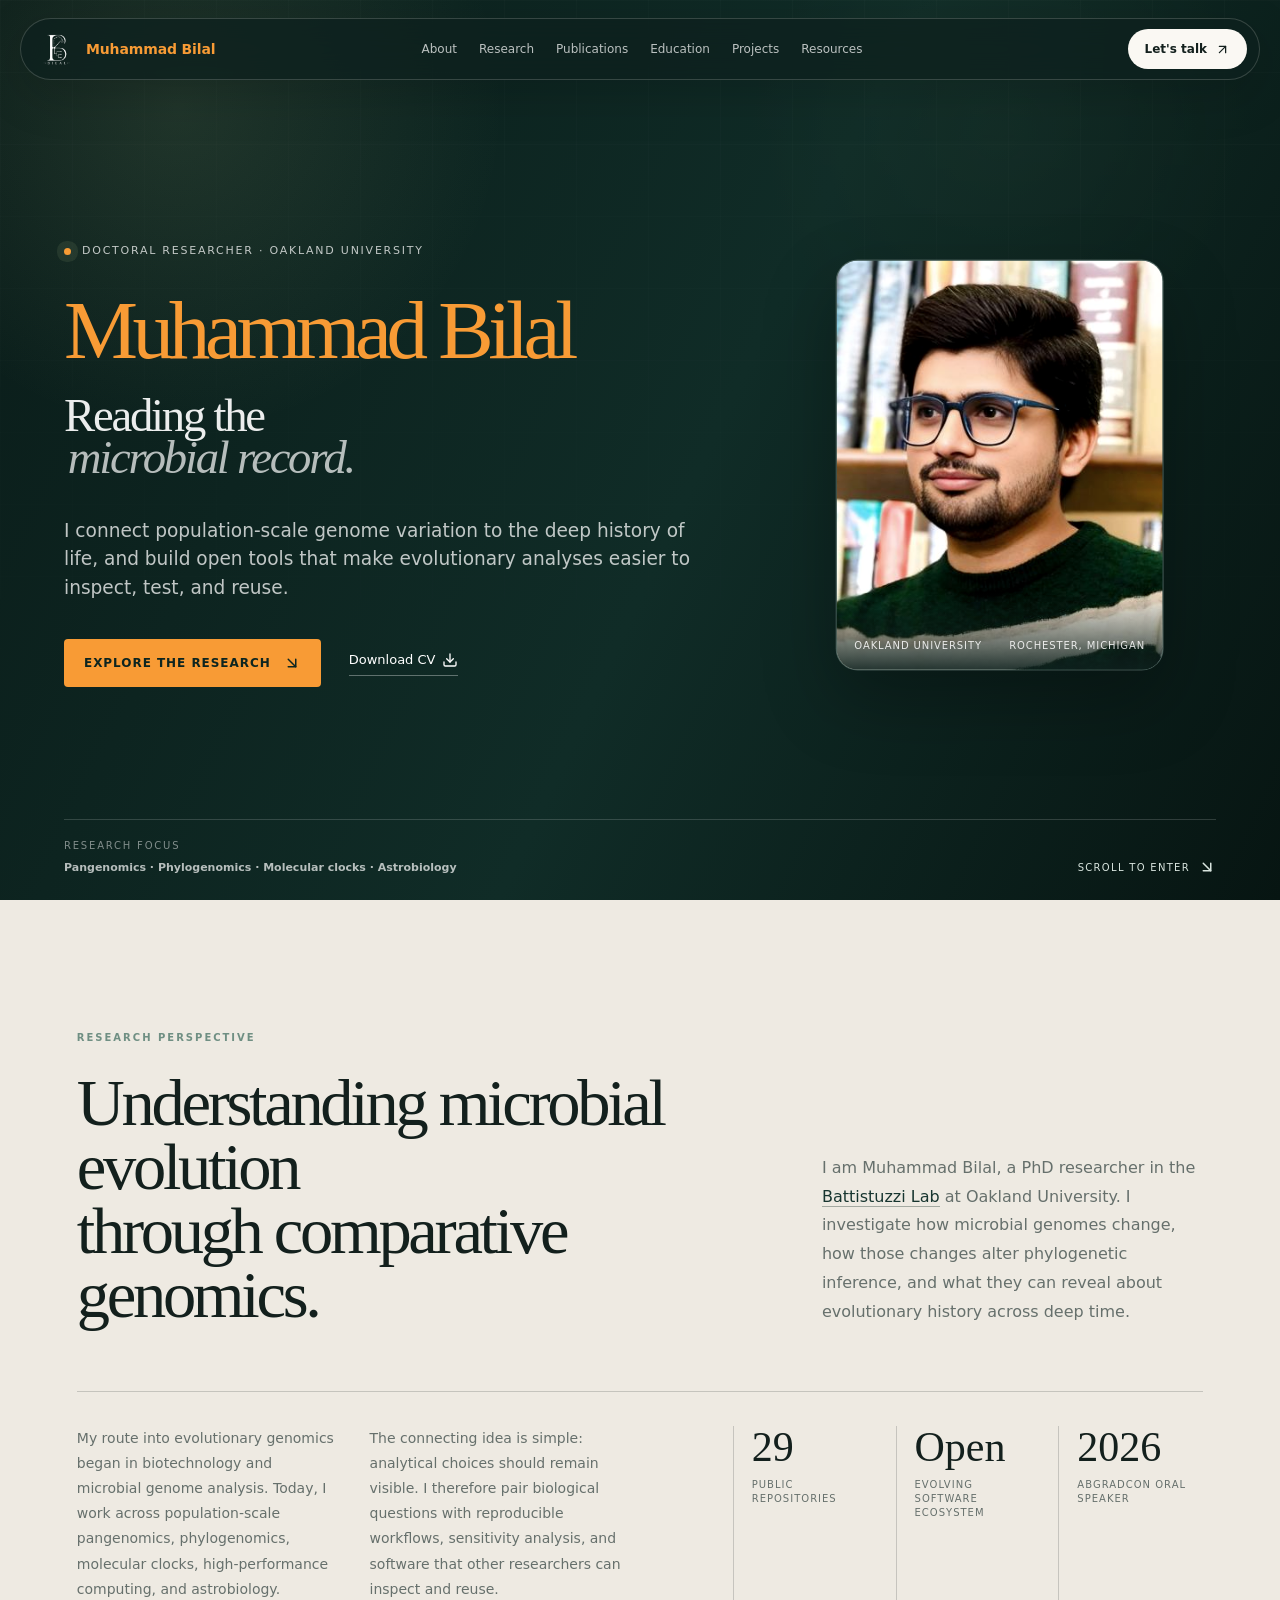
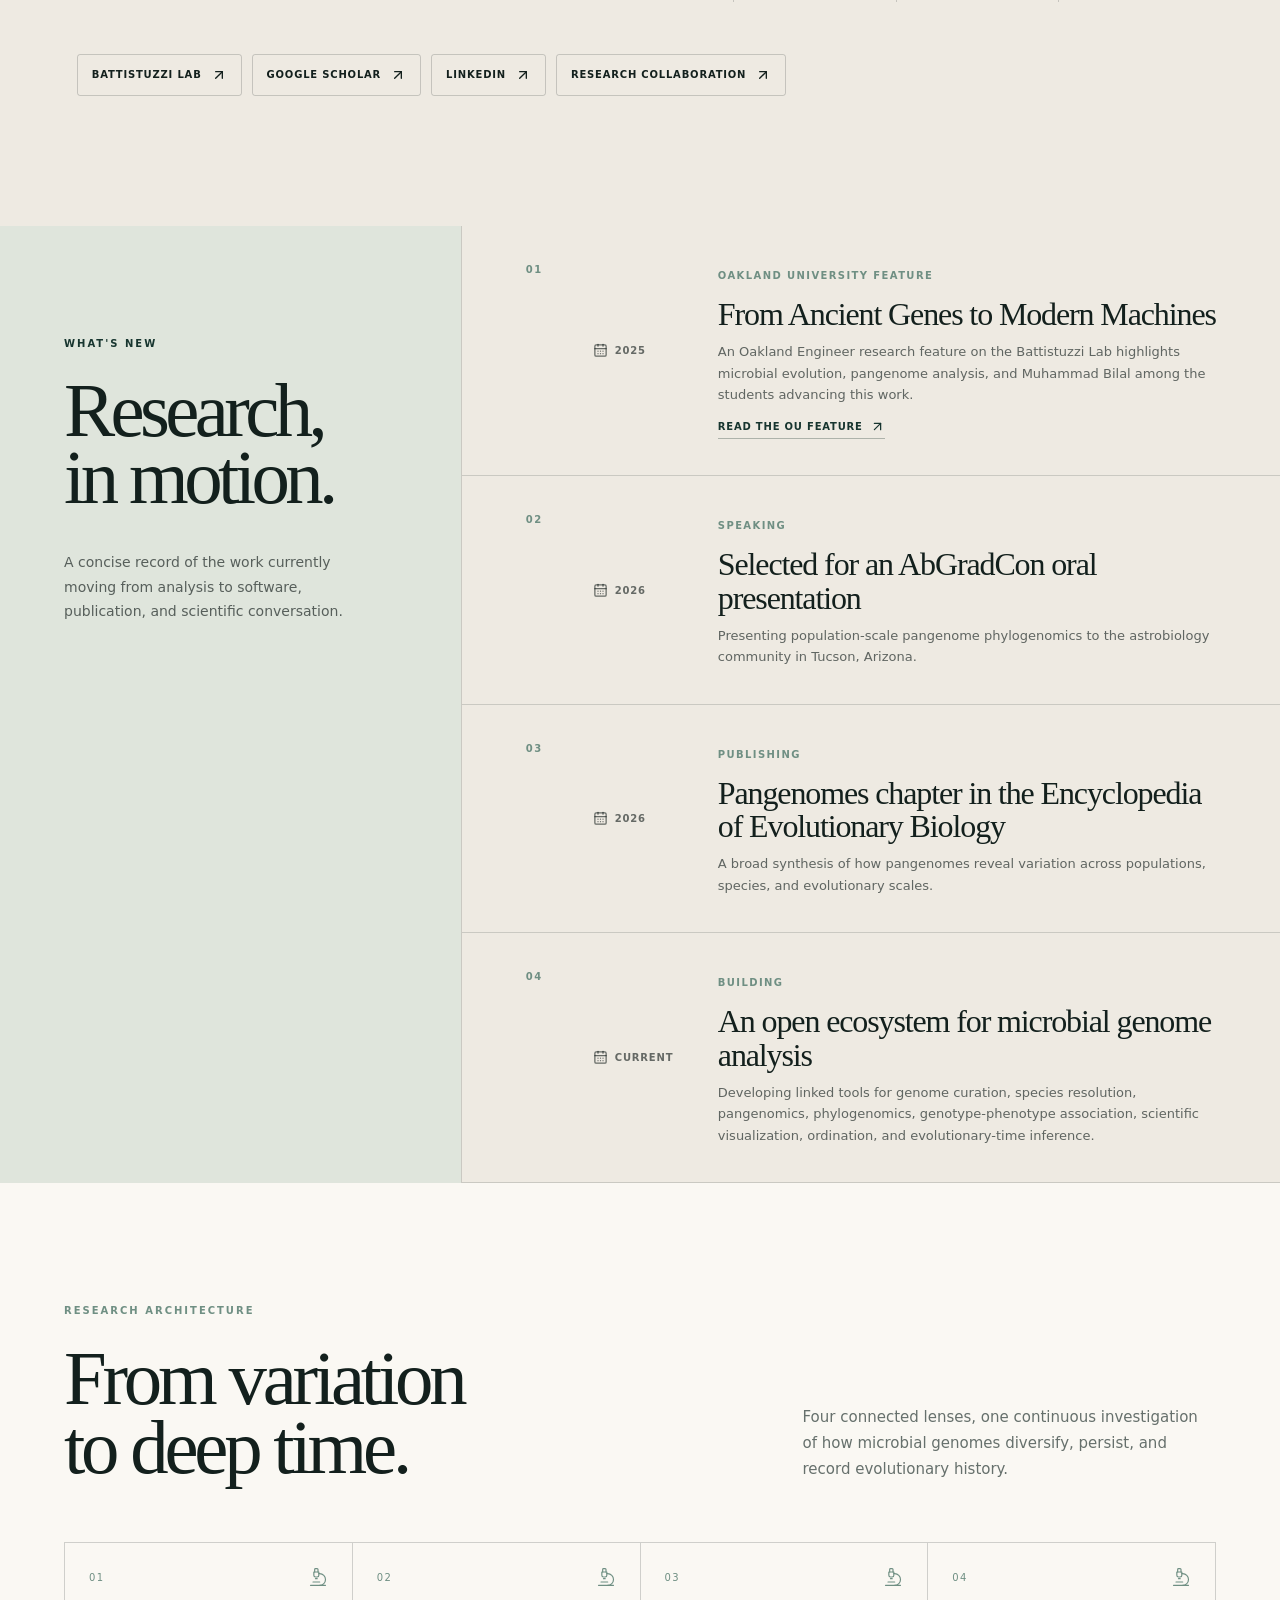
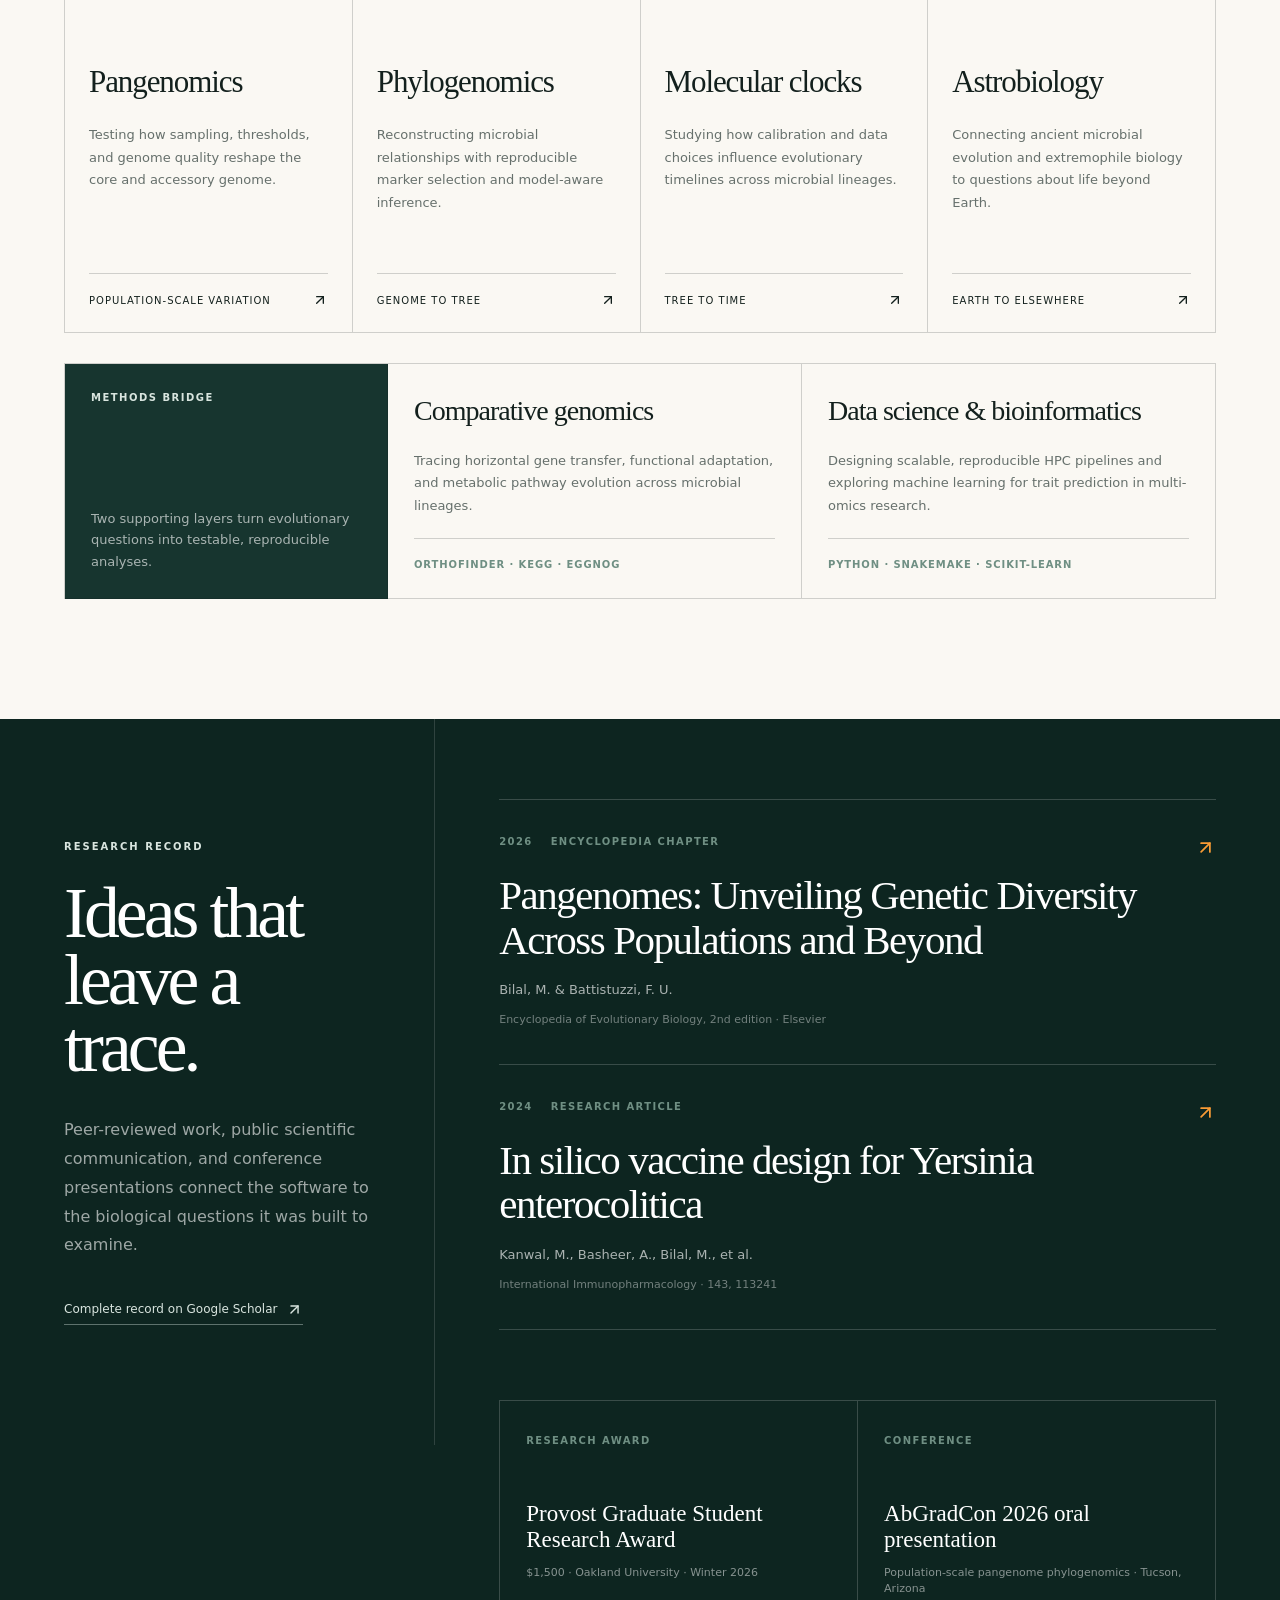
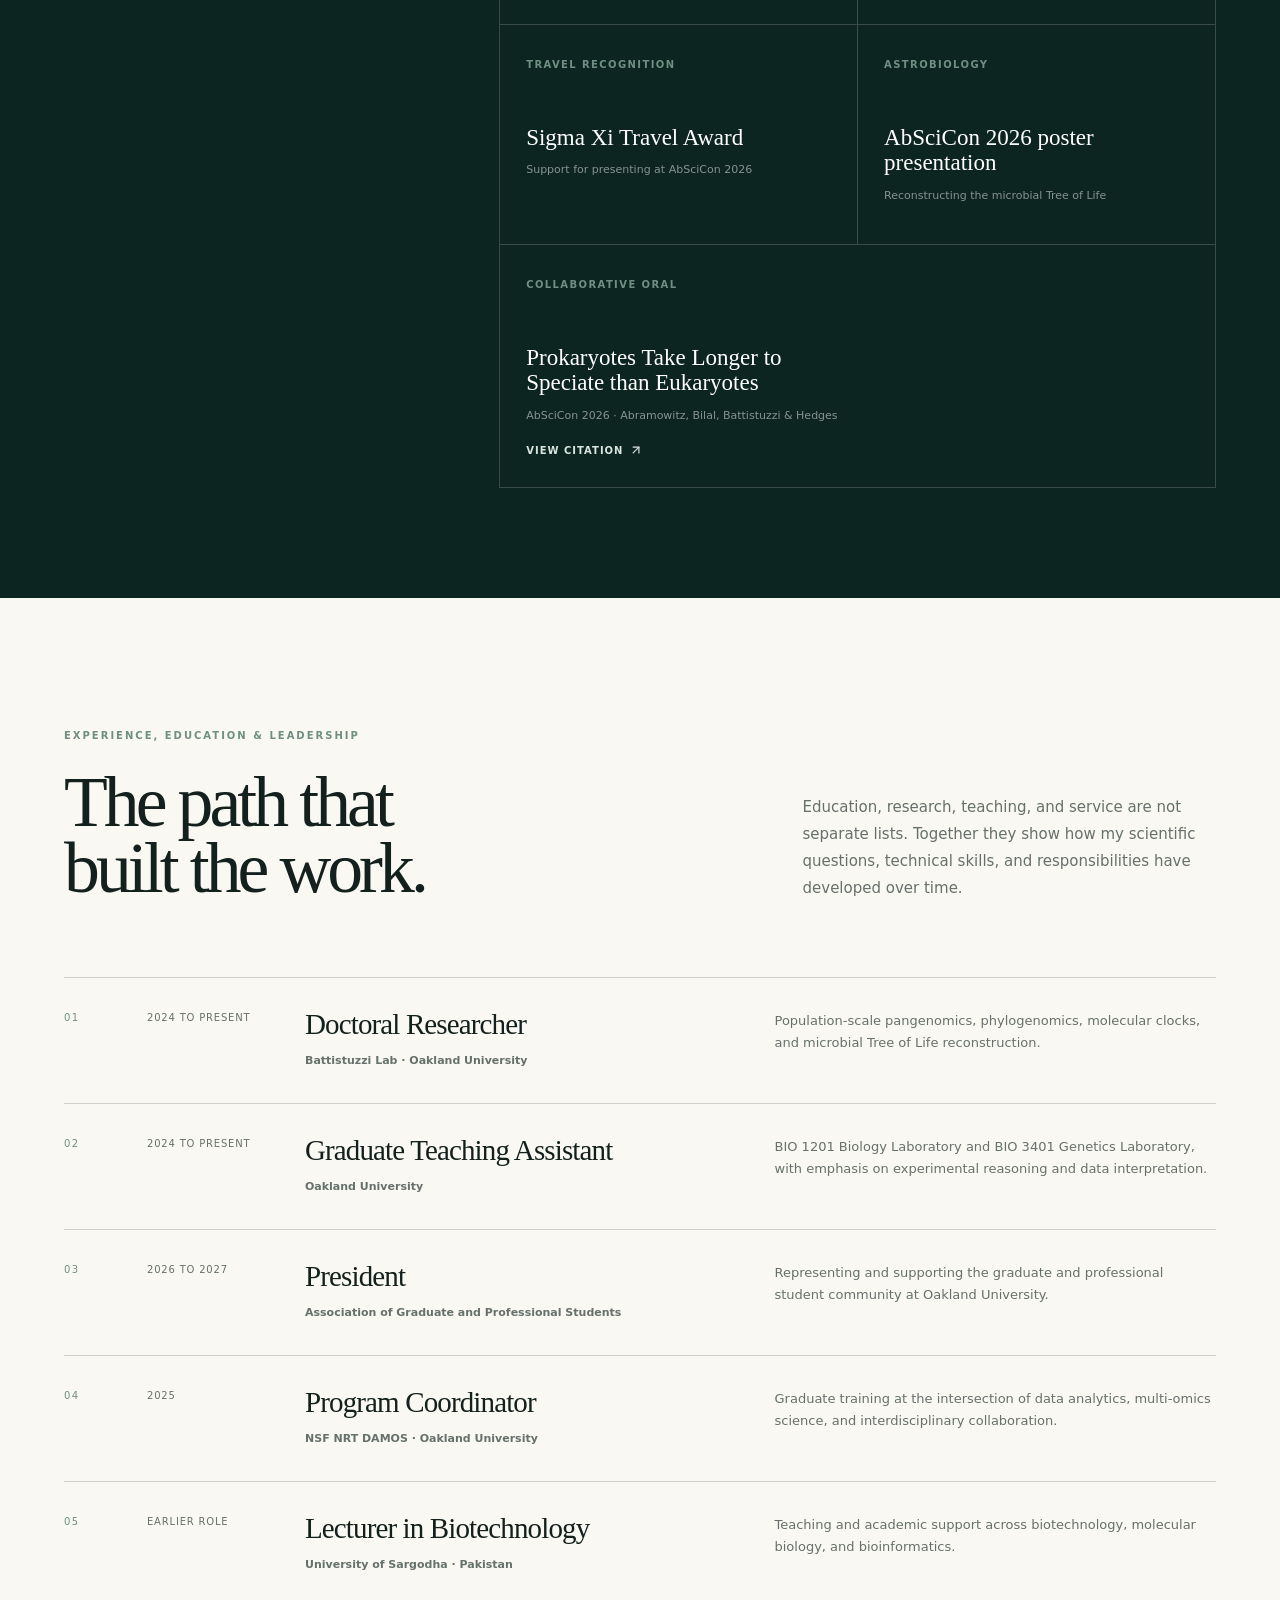
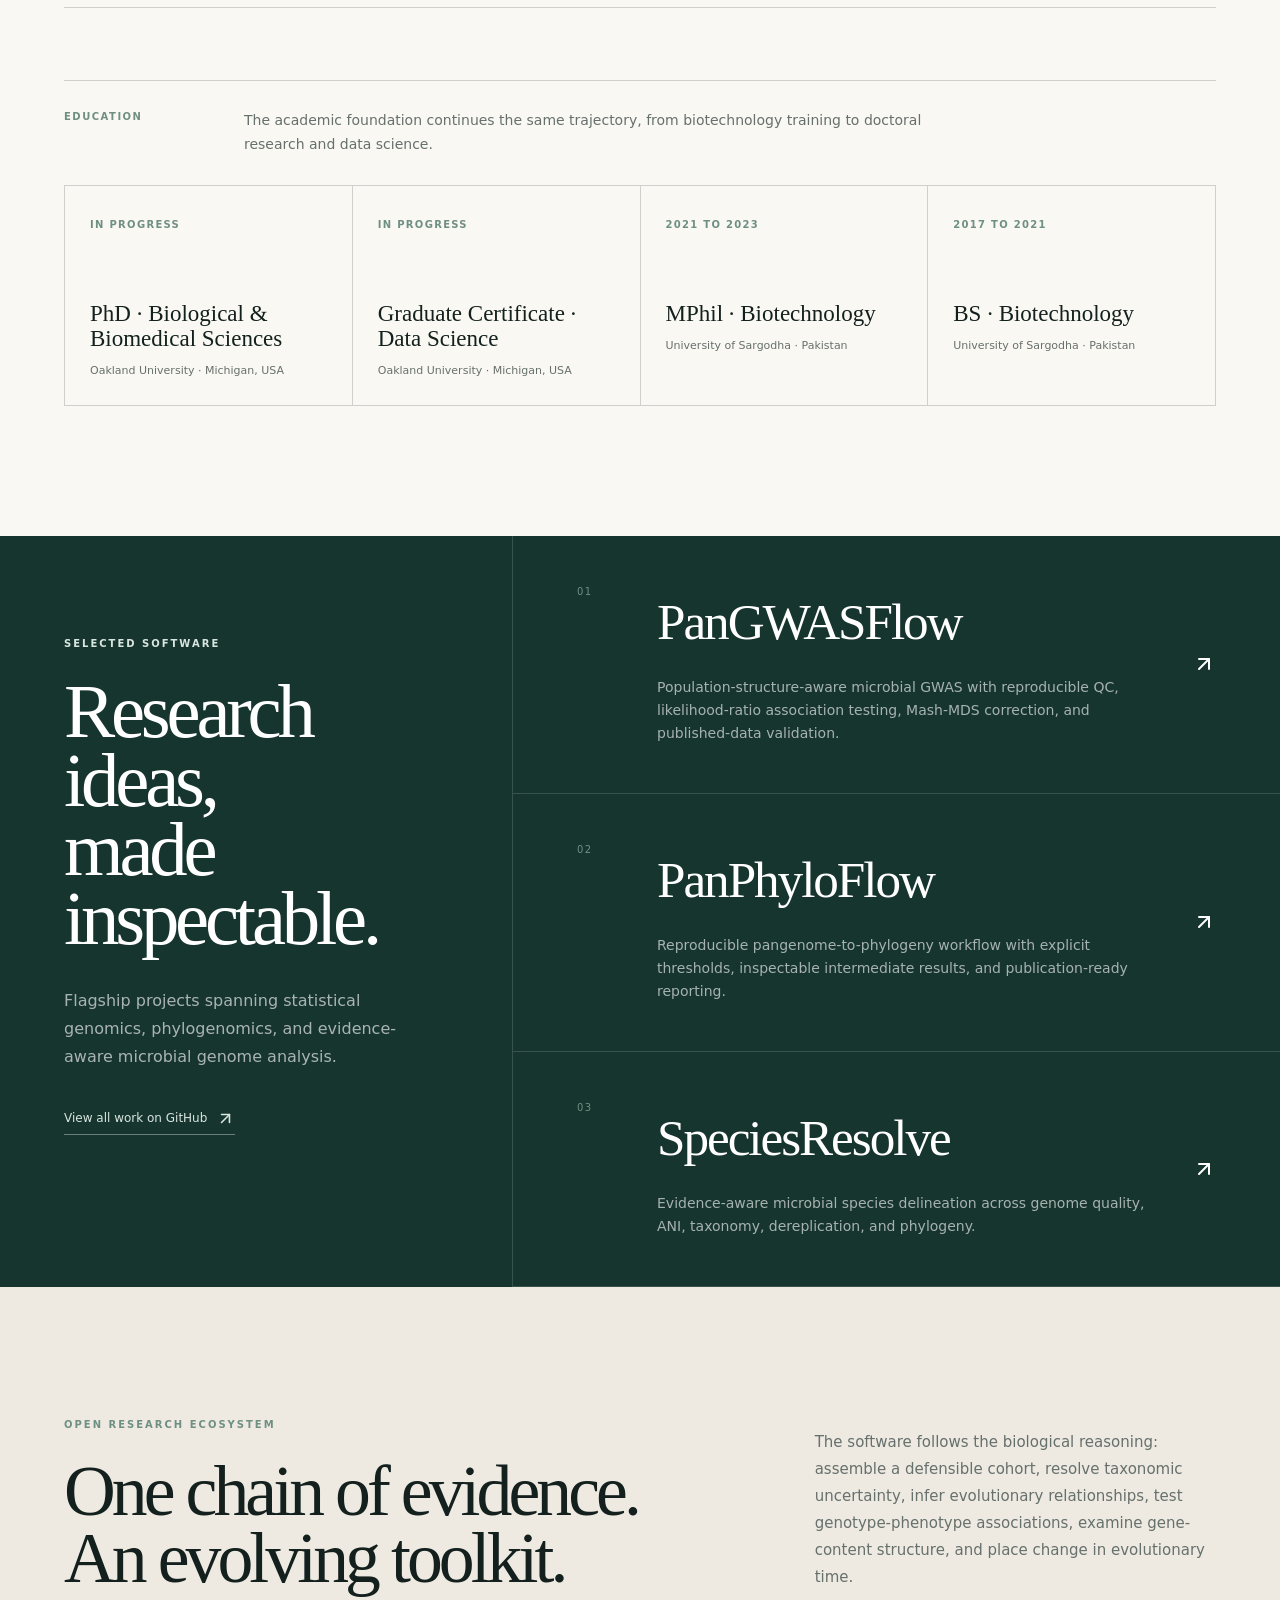
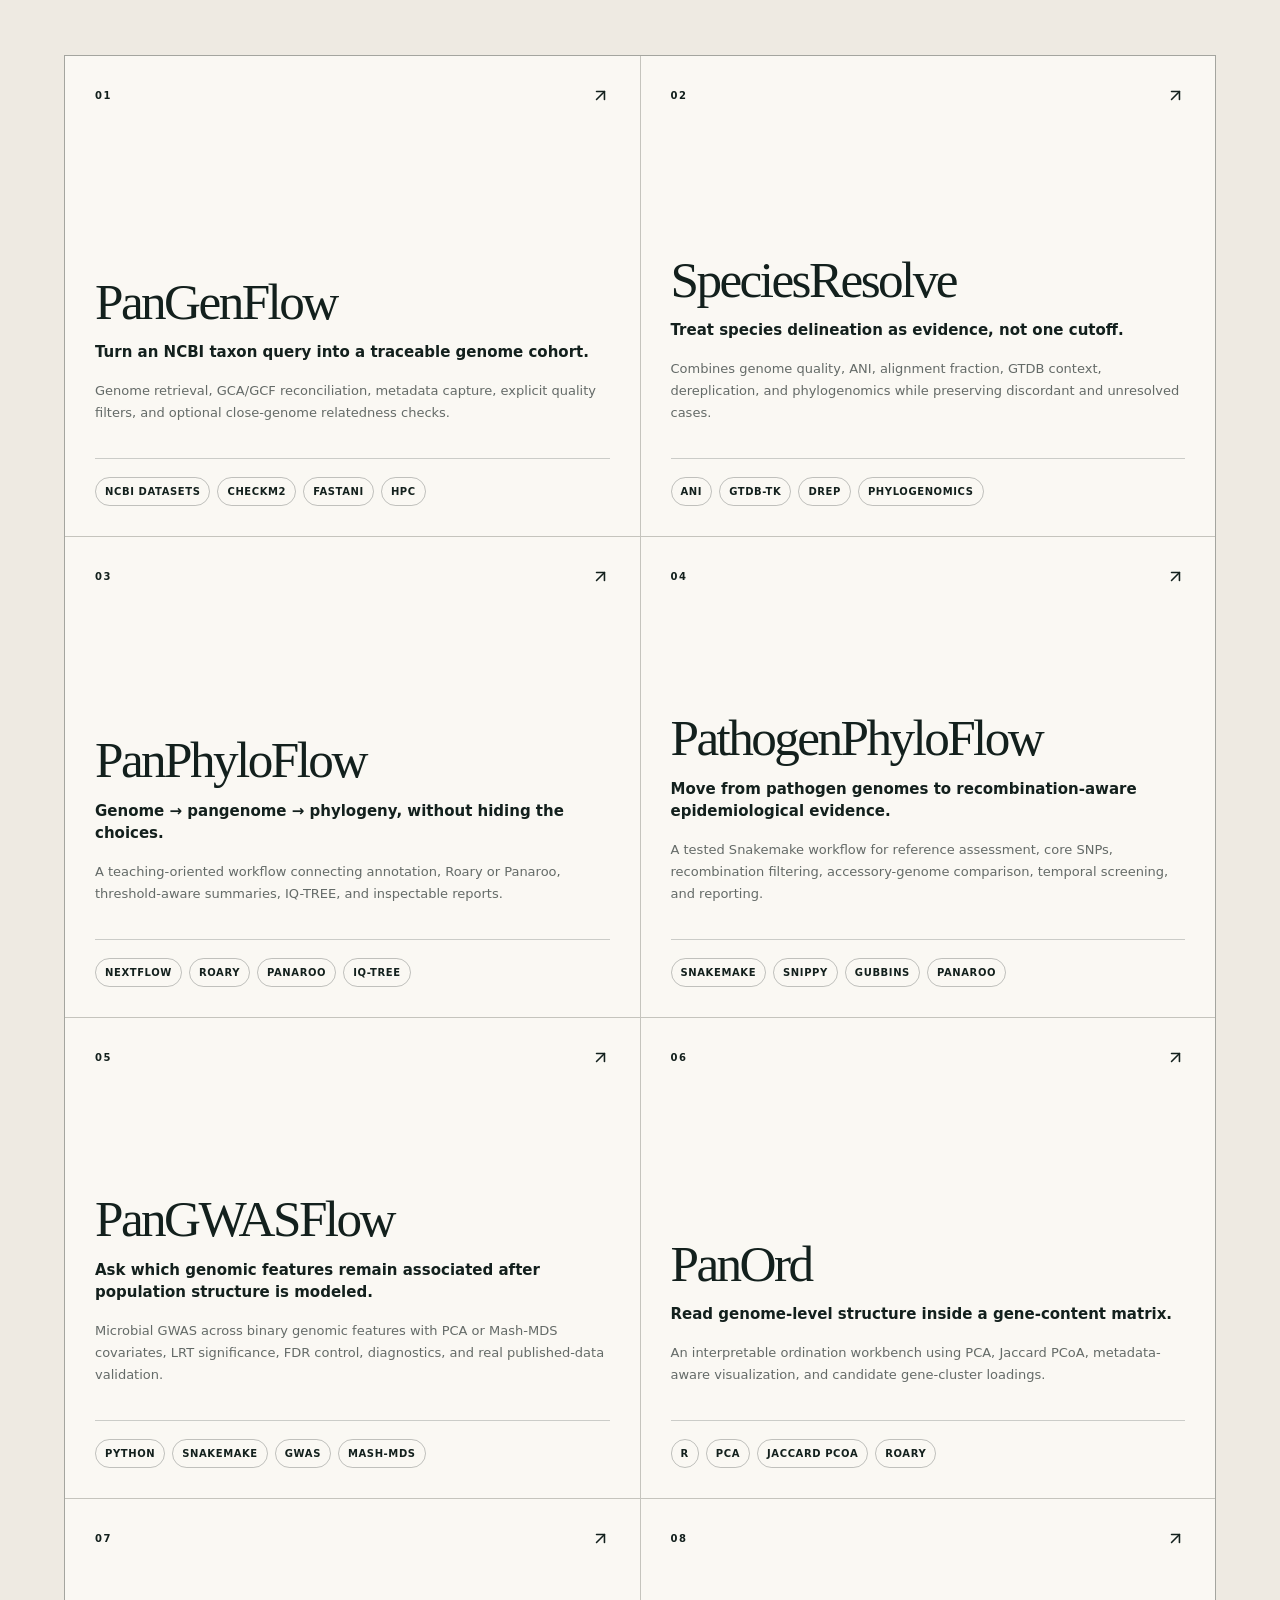
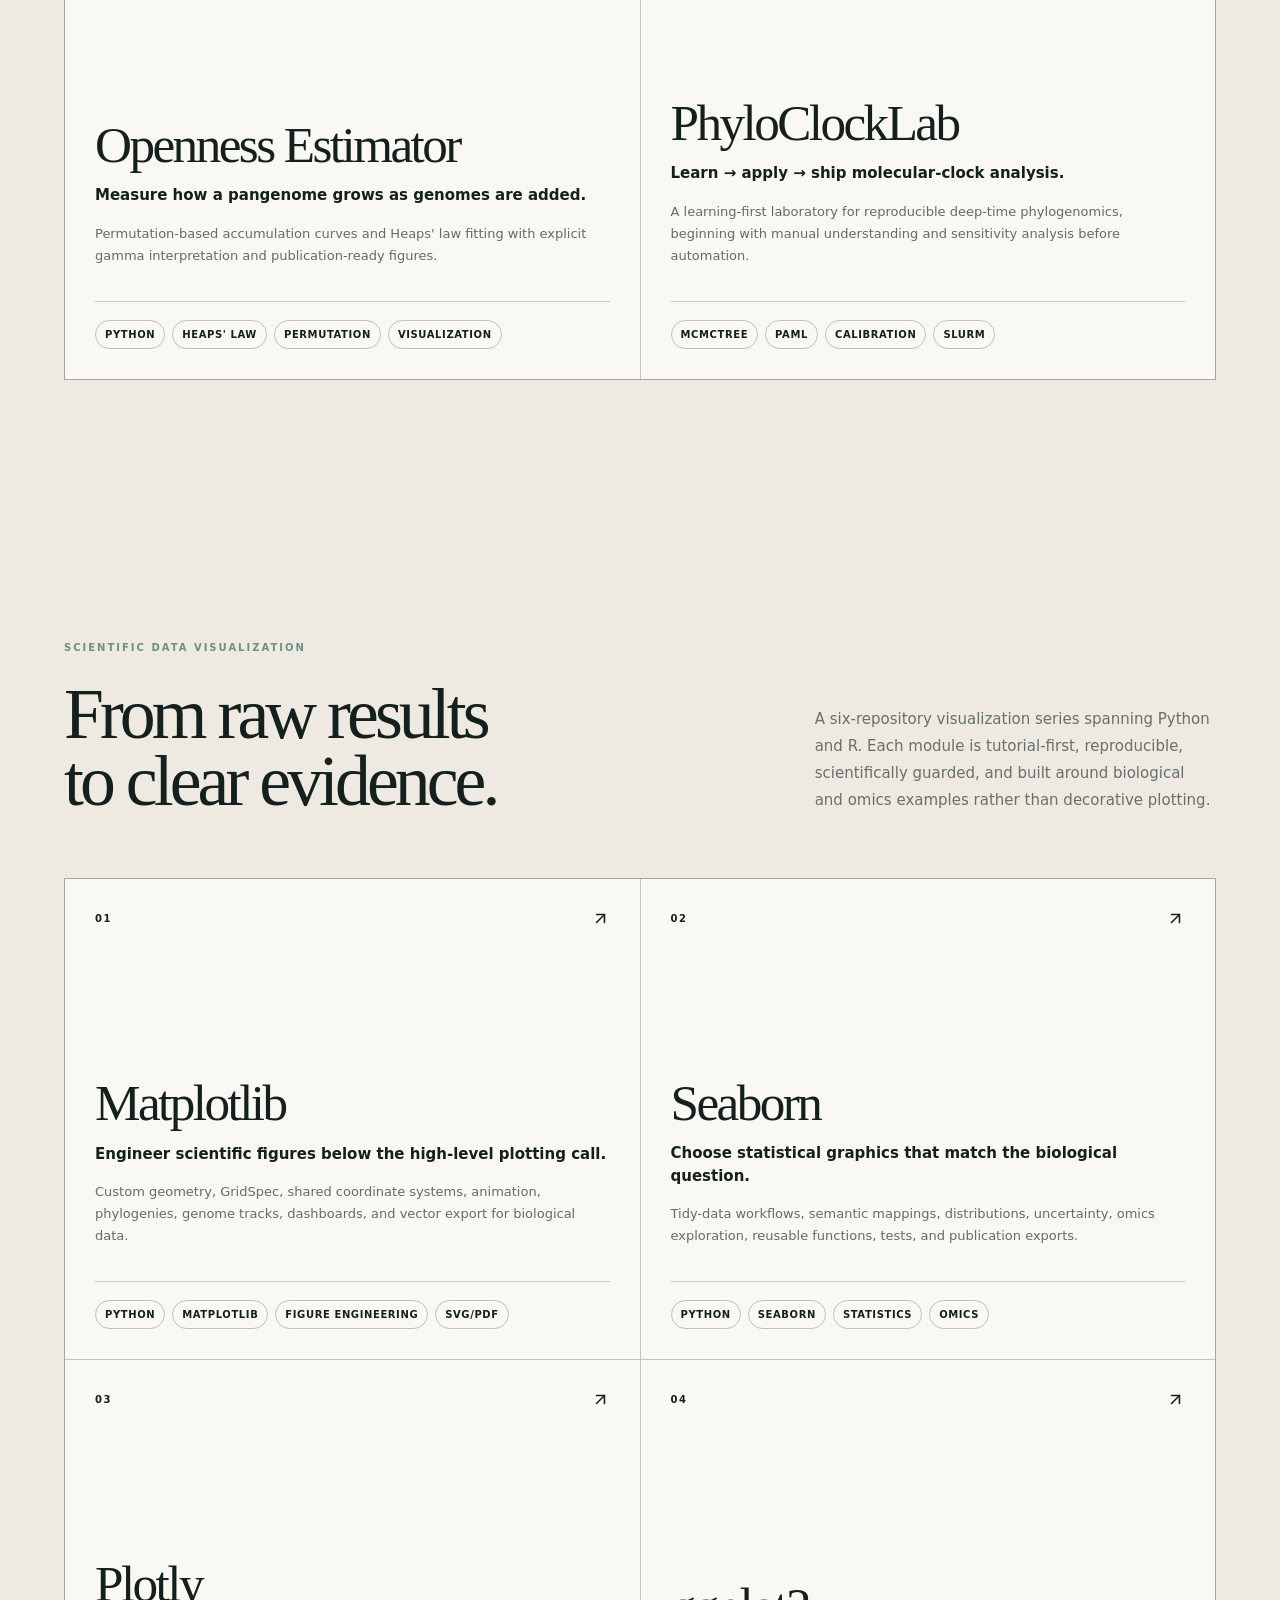
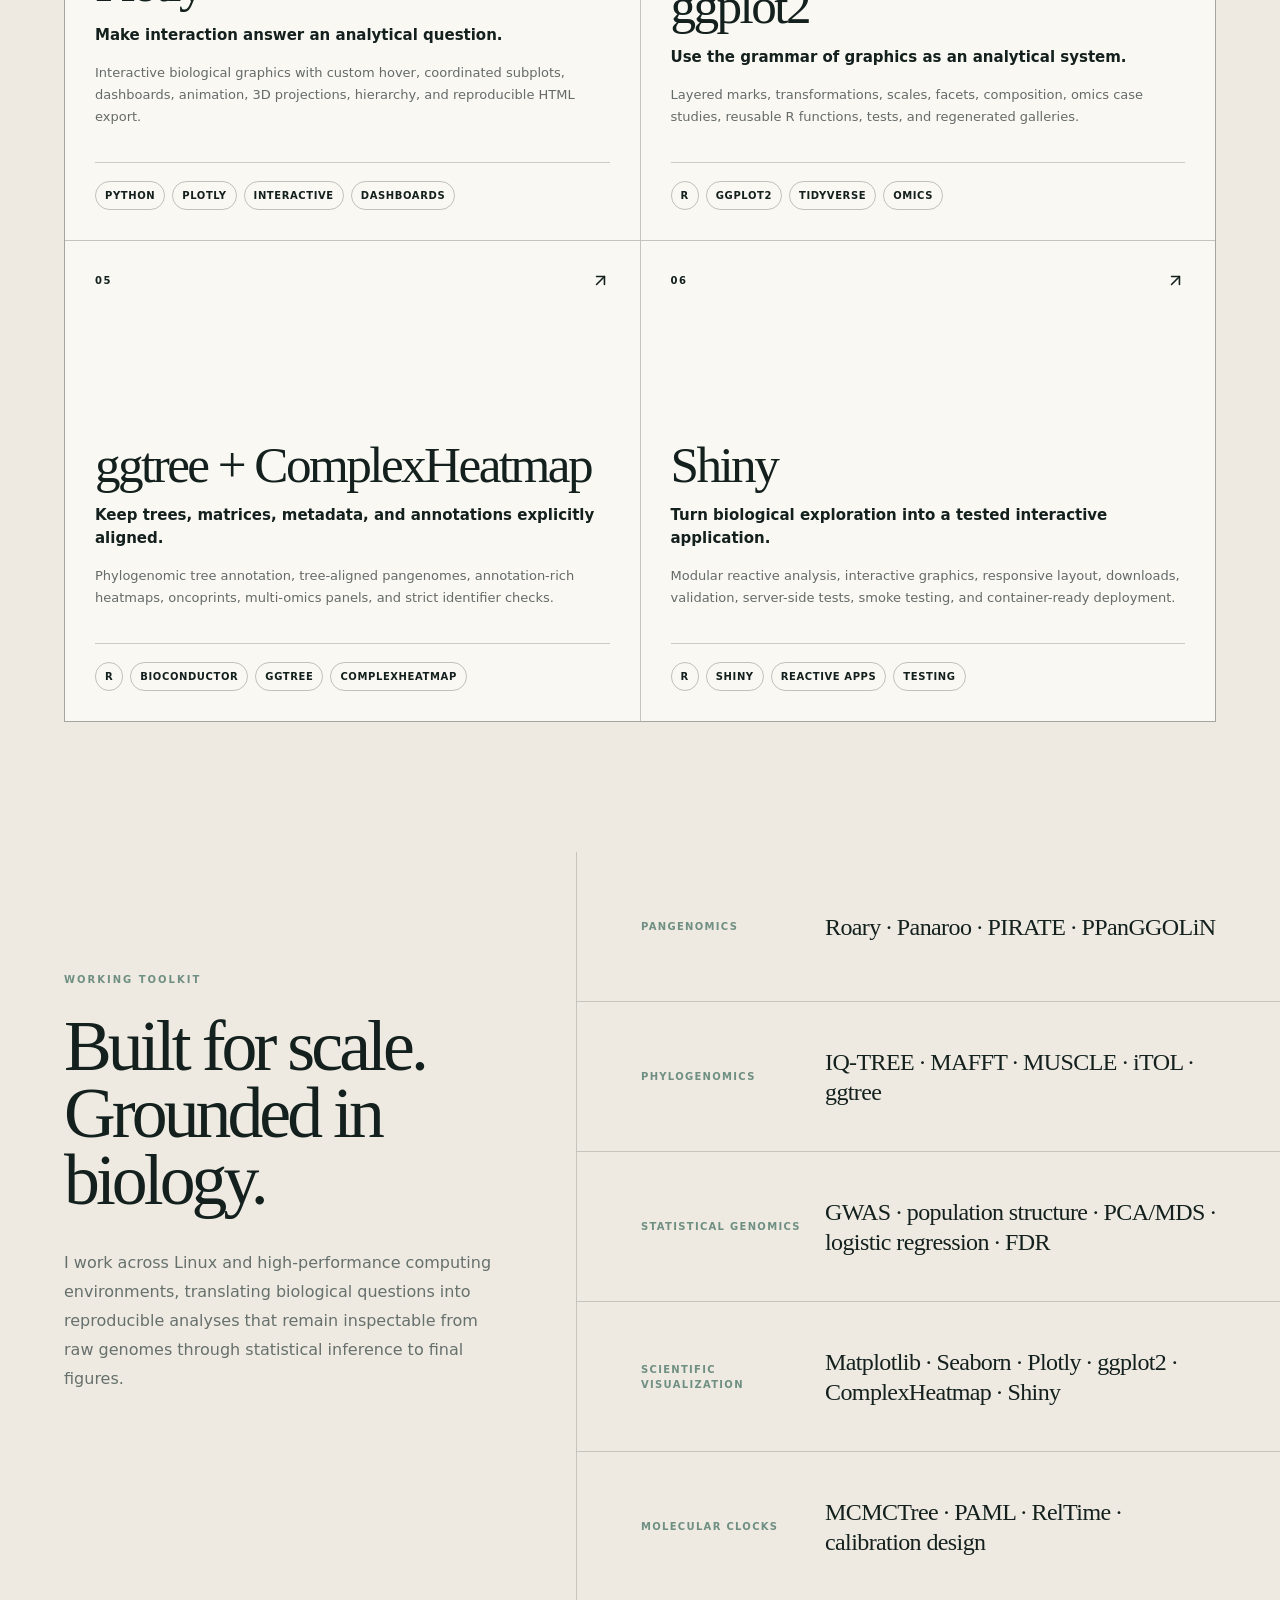
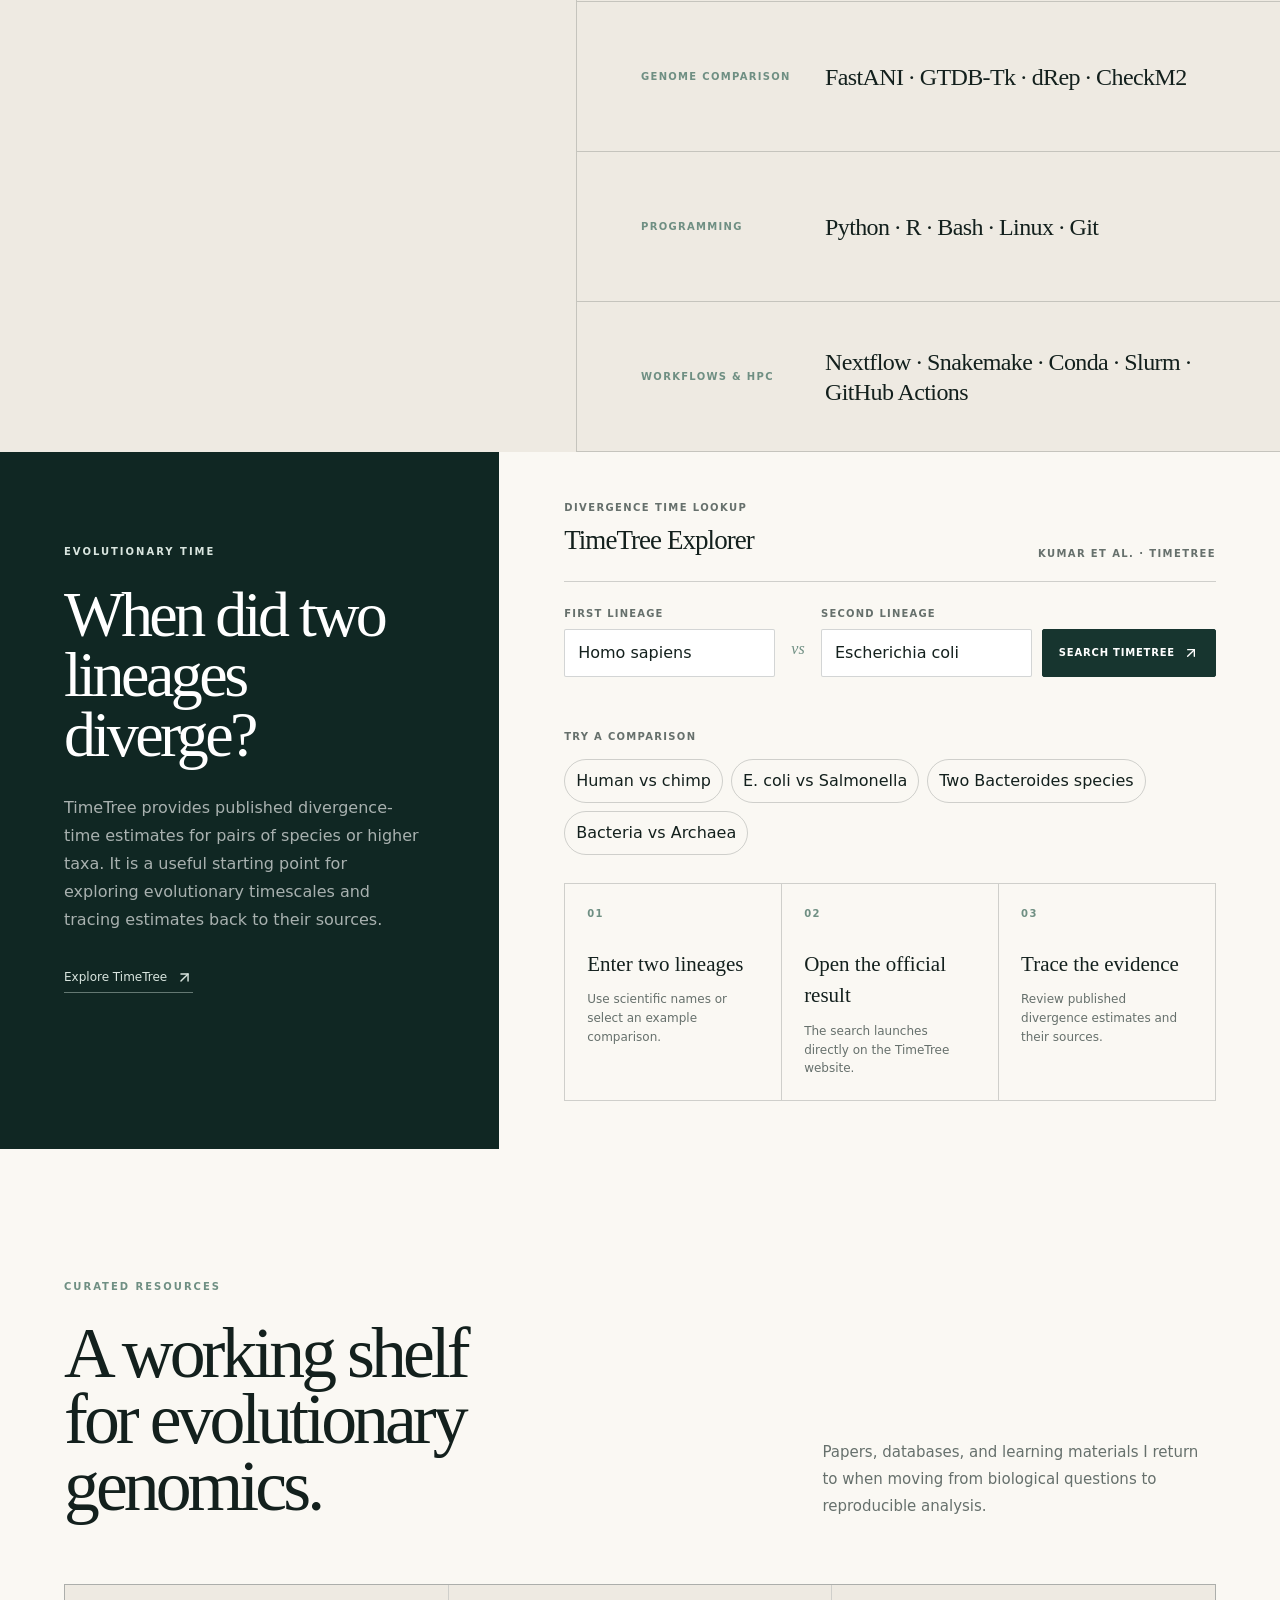
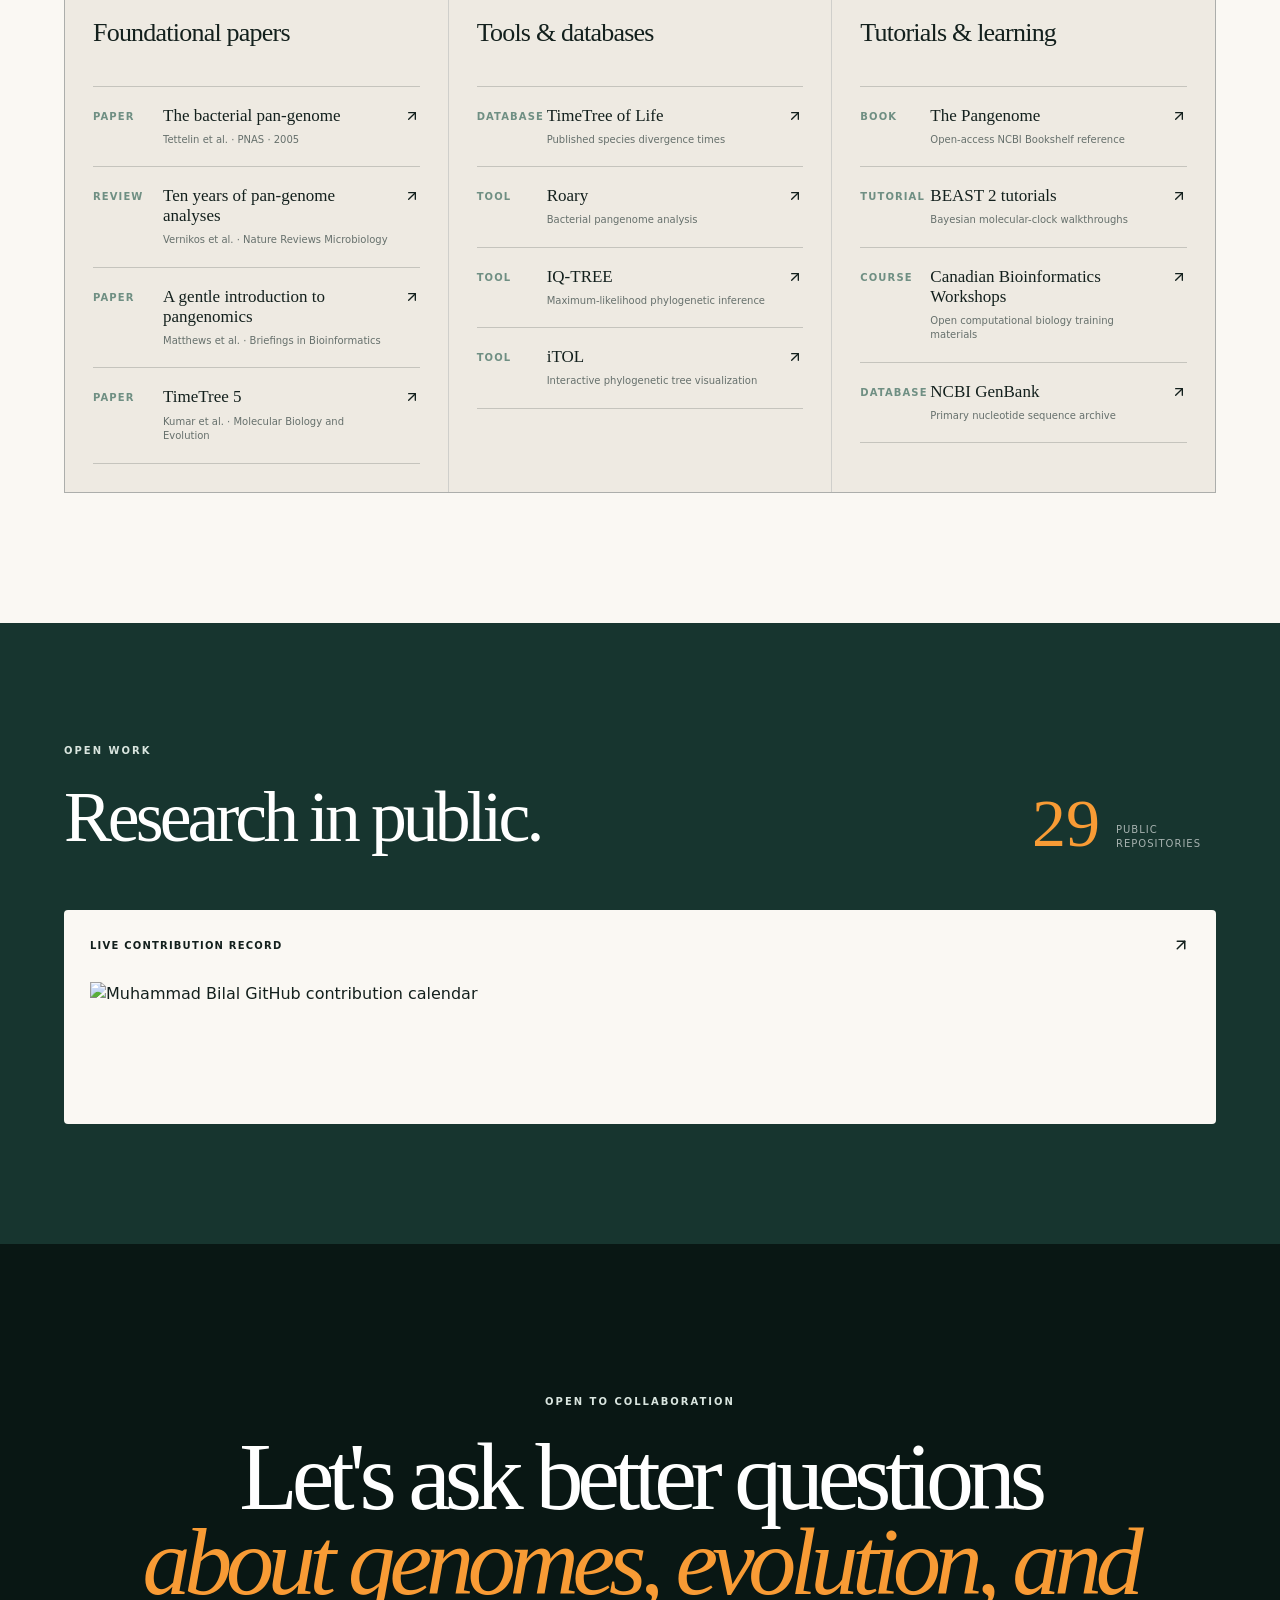
==== commit 7700cfce: "Sync portfolio with current GitHub work" ====
--- a/index.html
+++ b/index.html
@@ -1,5 +1,5 @@
 <!doctype html>
-<html lang="en"><head><meta charset="utf-8"><meta name="viewport" content="width=device-width, initial-scale=1"><link rel="preload" as="image" href="./bilal-mark.png"><link rel="preload" as="image" href="./muhammad-bilal.jpg"><link rel="stylesheet" href="./styles.css?v=f89b35"><title>Muhammad Bilal | Evolutionary Genomics</title><meta name="description" content="Doctoral researcher in microbial pangenomics, phylogenomics, molecular clocks, astrobiology, and reproducible bioinformatics at Oakland University."><meta name="keywords" content="Muhammad Bilal,microbial pangenomics,phylogenomics,molecular clocks,astrobiology,bioinformatics"><meta name="robots" content="index, follow"><meta property="og:title" content="Muhammad Bilal | Evolutionary Genomics"><meta property="og:description" content="Doctoral researcher connecting microbial pangenomics, phylogenomics, molecular clocks, astrobiology, and reproducible bioinformatics."><meta property="og:type" content="website"><meta name="twitter:card" content="summary"><meta name="twitter:title" content="Muhammad Bilal | Evolutionary Genomics"><meta name="twitter:description" content="Doctoral researcher connecting microbial pangenomics, phylogenomics, molecular clocks, astrobiology, and reproducible bioinformatics."><link rel="shortcut icon" href="./bilal-mark.png"><link rel="icon" href="./bilal-mark.png">
+<html lang="en"><head><meta charset="utf-8"><meta name="viewport" content="width=device-width, initial-scale=1"><link rel="preload" as="image" href="./bilal-mark.png"><link rel="preload" as="image" href="./muhammad-bilal.jpg"><link rel="stylesheet" href="./styles.css?v=f89b35"><title>Muhammad Bilal | Evolutionary Genomics</title><meta name="description" content="Doctoral researcher in microbial pangenomics, phylogenomics, statistical genomics, molecular clocks, scientific data visualization, astrobiology, and reproducible bioinformatics at Oakland University."><meta name="keywords" content="Muhammad Bilal,microbial pangenomics,phylogenomics,microbial GWAS,statistical genomics,population genomics,scientific data visualization,Matplotlib,Seaborn,Plotly,ggplot2,ggtree,ComplexHeatmap,Shiny,molecular clocks,astrobiology,bioinformatics"><meta name="robots" content="index, follow"><meta property="og:title" content="Muhammad Bilal | Evolutionary Genomics"><meta property="og:description" content="Doctoral researcher connecting microbial pangenomics, phylogenomics, statistical genomics, scientific visualization, molecular clocks, astrobiology, and reproducible bioinformatics."><meta property="og:type" content="website"><meta name="twitter:card" content="summary"><meta name="twitter:title" content="Muhammad Bilal | Evolutionary Genomics"><meta name="twitter:description" content="Doctoral researcher connecting microbial pangenomics, phylogenomics, statistical genomics, scientific visualization, molecular clocks, astrobiology, and reproducible bioinformatics."><link rel="shortcut icon" href="./bilal-mark.png"><link rel="icon" href="./bilal-mark.png">
 
 <link rel="canonical" href="https://mbilal-ou.github.io/">
 <meta property="og:url" content="https://mbilal-ou.github.io/">
@@ -14,7 +14,7 @@
   <a href="#projects">Projects</a>
   <a href="#resources">Resources</a>
   <a class="mobile-nav-contact" href="mailto:mbilal@oakland.edu">Let's talk</a>
-</nav><section class="hero" id="top"><div class="hero-grain"></div><div class="hero-copy"><div class="status-line"><span class="status-dot"></span>Doctoral researcher · Oakland University</div><h1 class="hero-name">Muhammad Bilal</h1><p class="hero-title">Reading the<span>microbial record.</span></p><p class="hero-deck">I connect population-scale genome variation to the deep history of life, and build open tools that make evolutionary analyses easier to inspect, test, and reuse.</p><div class="hero-actions"><a class="button-primary" href="#research">Explore the research <svg xmlns="http://www.w3.org/2000/svg" width="18" height="18" viewBox="0 0 24 24" fill="none" stroke="currentColor" stroke-width="2" stroke-linecap="round" stroke-linejoin="round" class="lucide lucide-arrow-down-right" aria-hidden="true"><path d="m7 7 10 10"></path><path d="M17 7v10H7"></path></svg></a><a class="button-text" href="./Muhammad_Bilal_Academic_CV.pdf" download="Muhammad_Bilal_Academic_CV.pdf">Download CV <svg xmlns="http://www.w3.org/2000/svg" width="16" height="16" viewBox="0 0 24 24" fill="none" stroke="currentColor" stroke-width="2" stroke-linecap="round" stroke-linejoin="round" class="lucide lucide-download" aria-hidden="true"><path d="M12 15V3"></path><path d="M21 15v4a2 2 0 0 1-2 2H5a2 2 0 0 1-2-2v-4"></path><path d="m7 10 5 5 5-5"></path></svg></a></div></div><div class="hero-visual" aria-label="Research journey from genomes to evolutionary time"><div class="portrait-wrap"><img src="./muhammad-bilal.jpg" alt="Muhammad Bilal"><div class="portrait-label"><span>Oakland University</span><span>Rochester, Michigan</span></div></div></div><div class="hero-footer"><div><span class="eyebrow">Research focus</span><strong>Pangenomics · Phylogenomics · Molecular clocks · Astrobiology</strong></div><a href="#research" aria-label="Scroll to research">Scroll to enter <svg xmlns="http://www.w3.org/2000/svg" width="18" height="18" viewBox="0 0 24 24" fill="none" stroke="currentColor" stroke-width="2" stroke-linecap="round" stroke-linejoin="round" class="lucide lucide-arrow-down-right" aria-hidden="true"><path d="m7 7 10 10"></path><path d="M17 7v10H7"></path></svg></a></div></section><section class="manifesto" id="about"><div class="about-heading"><div><p class="section-kicker">Research perspective</p><h2>Understanding microbial evolution<br>through comparative genomics.</h2></div><p class="about-lede">I am Muhammad Bilal, a PhD researcher in the<!-- --> <a href="https://www.oakland.edu/biology/directory/battistuzzi/" target="_blank" rel="noreferrer">Battistuzzi Lab</a> <!-- -->at Oakland University. I investigate how microbial genomes change, how those changes alter phylogenetic inference, and what they can reveal about evolutionary history across deep time.</p></div><div class="manifesto-grid"><div class="about-story"><p>My route into evolutionary genomics began in biotechnology and microbial genome analysis. Today, I work across population-scale pangenomics, phylogenomics, molecular clocks, high-performance computing, and astrobiology.</p><p>The connecting idea is simple: analytical choices should remain visible. I therefore pair biological questions with reproducible workflows, sensitivity analysis, and software that other researchers can inspect and reuse.</p></div><div class="metrics" aria-label="Professional highlights"><div><strong>21</strong><span>public repositories</span></div><div><strong>Open</strong><span>evolving software ecosystem</span></div><div><strong>2026</strong><span>AbGradCon oral speaker</span></div></div></div><div class="about-links"><a href="https://www.oakland.edu/biology/directory/battistuzzi/" target="_blank" rel="noreferrer">Battistuzzi Lab <svg xmlns="http://www.w3.org/2000/svg" width="16" height="16" viewBox="0 0 24 24" fill="none" stroke="currentColor" stroke-width="2" stroke-linecap="round" stroke-linejoin="round" class="lucide lucide-arrow-up-right" aria-hidden="true"><path d="M7 7h10v10"></path><path d="M7 17 17 7"></path></svg></a><a href="https://scholar.google.com/citations?user=nQycrykAAAAJ&amp;hl=en" target="_blank" rel="noreferrer">Google Scholar <svg xmlns="http://www.w3.org/2000/svg" width="16" height="16" viewBox="0 0 24 24" fill="none" stroke="currentColor" stroke-width="2" stroke-linecap="round" stroke-linejoin="round" class="lucide lucide-arrow-up-right" aria-hidden="true"><path d="M7 7h10v10"></path><path d="M7 17 17 7"></path></svg></a><a href="https://www.linkedin.com/in/itsmbilal88/" target="_blank" rel="noreferrer">LinkedIn <svg xmlns="http://www.w3.org/2000/svg" width="16" height="16" viewBox="0 0 24 24" fill="none" stroke="currentColor" stroke-width="2" stroke-linecap="round" stroke-linejoin="round" class="lucide lucide-arrow-up-right" aria-hidden="true"><path d="M7 7h10v10"></path><path d="M7 17 17 7"></path></svg></a><a href="mailto:mbilal@oakland.edu?subject=Research%20collaboration">Research collaboration <svg xmlns="http://www.w3.org/2000/svg" width="16" height="16" viewBox="0 0 24 24" fill="none" stroke="currentColor" stroke-width="2" stroke-linecap="round" stroke-linejoin="round" class="lucide lucide-arrow-up-right" aria-hidden="true"><path d="M7 7h10v10"></path><path d="M7 17 17 7"></path></svg></a></div></section><section class="updates-section" id="updates"><div class="updates-heading"><div><p class="section-kicker light">What's new</p><h2>Research,<br>in motion.</h2></div><p>A concise record of the work currently moving from analysis to software, publication, and scientific conversation.</p></div><div class="updates-list"><article><span class="update-index">01</span><span class="update-date"><svg xmlns="http://www.w3.org/2000/svg" width="15" height="15" viewBox="0 0 24 24" fill="none" stroke="currentColor" stroke-width="2" stroke-linecap="round" stroke-linejoin="round" class="lucide lucide-calendar-days" aria-hidden="true"><path d="M8 2v3"></path><path d="M16 2v3"></path><rect x="3" y="3" width="18" height="18" rx="2"></rect><path d="M3 9h18"></path><path d="M8 13h.01"></path><path d="M12 13h.01"></path><path d="M16 13h.01"></path><path d="M8 17h.01"></path><path d="M12 17h.01"></path><path d="M16 17h.01"></path></svg> <!-- -->2025</span><div><small>Oakland University feature</small><h3>From Ancient Genes to Modern Machines</h3><p>An Oakland Engineer research feature on the Battistuzzi Lab highlights microbial evolution, pangenome analysis, and Muhammad Bilal among the students advancing this work.</p><a class="update-link" href="https://www.oakland.edu/oaklandengineer/research/2026/from-ancient-genes-to-modern-machines/" target="_blank" rel="noreferrer">Read the OU feature <svg xmlns="http://www.w3.org/2000/svg" width="15" height="15" viewBox="0 0 24 24" fill="none" stroke="currentColor" stroke-width="2" stroke-linecap="round" stroke-linejoin="round" class="lucide lucide-arrow-up-right" aria-hidden="true"><path d="M7 7h10v10"></path><path d="M7 17 17 7"></path></svg></a></div></article><article><span class="update-index">02</span><span class="update-date"><svg xmlns="http://www.w3.org/2000/svg" width="15" height="15" viewBox="0 0 24 24" fill="none" stroke="currentColor" stroke-width="2" stroke-linecap="round" stroke-linejoin="round" class="lucide lucide-calendar-days" aria-hidden="true"><path d="M8 2v3"></path><path d="M16 2v3"></path><rect x="3" y="3" width="18" height="18" rx="2"></rect><path d="M3 9h18"></path><path d="M8 13h.01"></path><path d="M12 13h.01"></path><path d="M16 13h.01"></path><path d="M8 17h.01"></path><path d="M12 17h.01"></path><path d="M16 17h.01"></path></svg> <!-- -->2026</span><div><small>Speaking</small><h3>Selected for an AbGradCon oral presentation</h3><p>Presenting population-scale pangenome phylogenomics to the astrobiology community in Tucson, Arizona.</p></div></article><article><span class="update-index">03</span><span class="update-date"><svg xmlns="http://www.w3.org/2000/svg" width="15" height="15" viewBox="0 0 24 24" fill="none" stroke="currentColor" stroke-width="2" stroke-linecap="round" stroke-linejoin="round" class="lucide lucide-calendar-days" aria-hidden="true"><path d="M8 2v3"></path><path d="M16 2v3"></path><rect x="3" y="3" width="18" height="18" rx="2"></rect><path d="M3 9h18"></path><path d="M8 13h.01"></path><path d="M12 13h.01"></path><path d="M16 13h.01"></path><path d="M8 17h.01"></path><path d="M12 17h.01"></path><path d="M16 17h.01"></path></svg> <!-- -->2026</span><div><small>Publishing</small><h3>Pangenomes chapter in the Encyclopedia of Evolutionary Biology</h3><p>A broad synthesis of how pangenomes reveal variation across populations, species, and evolutionary scales.</p></div></article><article><span class="update-index">04</span><span class="update-date"><svg xmlns="http://www.w3.org/2000/svg" width="15" height="15" viewBox="0 0 24 24" fill="none" stroke="currentColor" stroke-width="2" stroke-linecap="round" stroke-linejoin="round" class="lucide lucide-calendar-days" aria-hidden="true"><path d="M8 2v3"></path><path d="M16 2v3"></path><rect x="3" y="3" width="18" height="18" rx="2"></rect><path d="M3 9h18"></path><path d="M8 13h.01"></path><path d="M12 13h.01"></path><path d="M16 13h.01"></path><path d="M8 17h.01"></path><path d="M12 17h.01"></path><path d="M16 17h.01"></path></svg> <!-- -->Current</span><div><small>Building</small><h3>An open ecosystem for microbial genome analysis</h3><p>Developing linked tools for genome curation, species resolution, pangenomics, phylogenomics, ordination, and deep-time inference.</p></div></article></div></section><section class="research-section" id="research"><div class="section-heading"><div><p class="section-kicker">Research architecture</p><h2>From variation<br>to deep time.</h2></div><p>Four connected lenses, one continuous investigation of how microbial genomes diversify, persist, and record evolutionary history.</p></div><div class="research-grid"><article class="research-card"><div class="research-card-top"><span>01</span><svg xmlns="http://www.w3.org/2000/svg" width="20" height="20" viewBox="0 0 24 24" fill="none" stroke="currentColor" stroke-width="1.4" stroke-linecap="round" stroke-linejoin="round" class="lucide lucide-microscope" aria-hidden="true"><path d="M6 18h8"></path><path d="M3 22h18"></path><path d="M14 22a7 7 0 1 0 0-14h-1"></path><path d="M9 14h2"></path><path d="M9 12a2 2 0 0 1-2-2V6h6v4a2 2 0 0 1-2 2Z"></path><path d="M12 6V3a1 1 0 0 0-1-1H9a1 1 0 0 0-1 1v3"></path></svg></div><h3>Pangenomics</h3><p>Testing how sampling, thresholds, and genome quality reshape the core and accessory genome.</p><div class="research-detail"><span>Population-scale variation</span><svg xmlns="http://www.w3.org/2000/svg" width="16" height="16" viewBox="0 0 24 24" fill="none" stroke="currentColor" stroke-width="2" stroke-linecap="round" stroke-linejoin="round" class="lucide lucide-arrow-up-right" aria-hidden="true"><path d="M7 7h10v10"></path><path d="M7 17 17 7"></path></svg></div></article><article class="research-card"><div class="research-card-top"><span>02</span><svg xmlns="http://www.w3.org/2000/svg" width="20" height="20" viewBox="0 0 24 24" fill="none" stroke="currentColor" stroke-width="1.4" stroke-linecap="round" stroke-linejoin="round" class="lucide lucide-microscope" aria-hidden="true"><path d="M6 18h8"></path><path d="M3 22h18"></path><path d="M14 22a7 7 0 1 0 0-14h-1"></path><path d="M9 14h2"></path><path d="M9 12a2 2 0 0 1-2-2V6h6v4a2 2 0 0 1-2 2Z"></path><path d="M12 6V3a1 1 0 0 0-1-1H9a1 1 0 0 0-1 1v3"></path></svg></div><h3>Phylogenomics</h3><p>Reconstructing microbial relationships with reproducible marker selection and model-aware inference.</p><div class="research-detail"><span>Genome to tree</span><svg xmlns="http://www.w3.org/2000/svg" width="16" height="16" viewBox="0 0 24 24" fill="none" stroke="currentColor" stroke-width="2" stroke-linecap="round" stroke-linejoin="round" class="lucide lucide-arrow-up-right" aria-hidden="true"><path d="M7 7h10v10"></path><path d="M7 17 17 7"></path></svg></div></article><article class="research-card"><div class="research-card-top"><span>03</span><svg xmlns="http://www.w3.org/2000/svg" width="20" height="20" viewBox="0 0 24 24" fill="none" stroke="currentColor" stroke-width="1.4" stroke-linecap="round" stroke-linejoin="round" class="lucide lucide-microscope" aria-hidden="true"><path d="M6 18h8"></path><path d="M3 22h18"></path><path d="M14 22a7 7 0 1 0 0-14h-1"></path><path d="M9 14h2"></path><path d="M9 12a2 2 0 0 1-2-2V6h6v4a2 2 0 0 1-2 2Z"></path><path d="M12 6V3a1 1 0 0 0-1-1H9a1 1 0 0 0-1 1v3"></path></svg></div><h3>Molecular clocks</h3><p>Studying how calibration and data choices influence evolutionary timelines across microbial lineages.</p><div class="research-detail"><span>Tree to time</span><svg xmlns="http://www.w3.org/2000/svg" width="16" height="16" viewBox="0 0 24 24" fill="none" stroke="currentColor" stroke-width="2" stroke-linecap="round" stroke-linejoin="round" class="lucide lucide-arrow-up-right" aria-hidden="true"><path d="M7 7h10v10"></path><path d="M7 17 17 7"></path></svg></div></article><article class="research-card"><div class="research-card-top"><span>04</span><svg xmlns="http://www.w3.org/2000/svg" width="20" height="20" viewBox="0 0 24 24" fill="none" stroke="currentColor" stroke-width="1.4" stroke-linecap="round" stroke-linejoin="round" class="lucide lucide-microscope" aria-hidden="true"><path d="M6 18h8"></path><path d="M3 22h18"></path><path d="M14 22a7 7 0 1 0 0-14h-1"></path><path d="M9 14h2"></path><path d="M9 12a2 2 0 0 1-2-2V6h6v4a2 2 0 0 1-2 2Z"></path><path d="M12 6V3a1 1 0 0 0-1-1H9a1 1 0 0 0-1 1v3"></path></svg></div><h3>Astrobiology</h3><p>Connecting ancient microbial evolution and extremophile biology to questions about life beyond Earth.</p><div class="research-detail"><span>Earth to elsewhere</span><svg xmlns="http://www.w3.org/2000/svg" width="16" height="16" viewBox="0 0 24 24" fill="none" stroke="currentColor" stroke-width="2" stroke-linecap="round" stroke-linejoin="round" class="lucide lucide-arrow-up-right" aria-hidden="true"><path d="M7 7h10v10"></path><path d="M7 17 17 7"></path></svg></div></article></div><div class="research-extensions" aria-label="Methods that extend the research program"><div class="extension-intro"><span>Methods bridge</span><p>Two supporting layers turn evolutionary questions into testable, reproducible analyses.</p></div><article><h3>Comparative genomics</h3><p>Tracing horizontal gene transfer, functional adaptation, and metabolic pathway evolution across microbial lineages.</p><span>OrthoFinder · KEGG · eggNOG</span></article><article><h3>Data science &amp; bioinformatics</h3><p>Designing scalable, reproducible HPC pipelines and exploring machine learning for trait prediction in multi-omics research.</p><span>Python · Snakemake · scikit-learn</span></article></div></section><section class="evidence-section" id="publications"><div class="evidence-side"><p class="section-kicker light">Research record</p><h2>Ideas that<br>leave a trace.</h2><p>Peer-reviewed work, public scientific communication, and conference presentations connect the software to the biological questions it was built to examine.</p><a href="https://scholar.google.com/citations?user=nQycrykAAAAJ&amp;hl=en" target="_blank" rel="noreferrer">Complete record on Google Scholar <svg xmlns="http://www.w3.org/2000/svg" width="17" height="17" viewBox="0 0 24 24" fill="none" stroke="currentColor" stroke-width="2" stroke-linecap="round" stroke-linejoin="round" class="lucide lucide-arrow-up-right" aria-hidden="true"><path d="M7 7h10v10"></path><path d="M7 17 17 7"></path></svg></a></div><div class="evidence-main"><div class="publication-list"><a href="https://doi.org/10.1016/B978-0-443-15750-9.00139-7" target="_blank" rel="noreferrer"><div class="publication-meta"><span>2026</span><span>Encyclopedia chapter</span></div><h3>Pangenomes: Unveiling Genetic Diversity Across Populations and Beyond</h3><p>Bilal, M. &amp; Battistuzzi, F. U.</p><strong>Encyclopedia of Evolutionary Biology, 2nd edition · Elsevier</strong><svg xmlns="http://www.w3.org/2000/svg" width="21" height="21" viewBox="0 0 24 24" fill="none" stroke="currentColor" stroke-width="2" stroke-linecap="round" stroke-linejoin="round" class="lucide lucide-arrow-up-right publication-arrow" aria-hidden="true"><path d="M7 7h10v10"></path><path d="M7 17 17 7"></path></svg></a><a href="https://doi.org/10.1016/j.intimp.2024.113241" target="_blank" rel="noreferrer"><div class="publication-meta"><span>2024</span><span>Research article</span></div><h3>In silico vaccine design for Yersinia enterocolitica</h3><p>Kanwal, M., Basheer, A., Bilal, M., et al.</p><strong>International Immunopharmacology · 143, 113241</strong><svg xmlns="http://www.w3.org/2000/svg" width="21" height="21" viewBox="0 0 24 24" fill="none" stroke="currentColor" stroke-width="2" stroke-linecap="round" stroke-linejoin="round" class="lucide lucide-arrow-up-right publication-arrow" aria-hidden="true"><path d="M7 7h10v10"></path><path d="M7 17 17 7"></path></svg></a></div><div class="recognition-grid"><article><span>Research award</span><h3>Provost Graduate Student Research Award</h3><p>$1,500 · Oakland University · Winter 2026</p></article><article><span>Conference</span><h3>AbGradCon 2026 oral presentation</h3><p>Population-scale pangenome phylogenomics · Tucson, Arizona</p></article><article><span>Travel recognition</span><h3>Sigma Xi Travel Award</h3><p>Support for presenting at AbSciCon 2026</p></article><article><span>Astrobiology</span><h3>AbSciCon 2026 poster presentation</h3><p>Reconstructing the microbial Tree of Life</p></article><article><span>Collaborative oral</span><h3>Prokaryotes Take Longer to Speciate than Eukaryotes</h3><p>AbSciCon 2026 · Abramowitz, Bilal, Battistuzzi &amp; Hedges</p><a class="recognition-link" href="https://scholar.google.com/citations?view_op=view_citation&amp;hl=en&amp;user=nQycrykAAAAJ&amp;citation_for_view=nQycrykAAAAJ:UeHWp8X0CEIC" target="_blank" rel="noreferrer">View citation <svg xmlns="http://www.w3.org/2000/svg" width="14" height="14" viewBox="0 0 24 24" fill="none" stroke="currentColor" stroke-width="2" stroke-linecap="round" stroke-linejoin="round" class="lucide lucide-arrow-up-right" aria-hidden="true"><path d="M7 7h10v10"></path><path d="M7 17 17 7"></path></svg></a></article></div></div></section><section class="journey-section" id="journey"><div class="journey-heading"><div><p class="section-kicker">Experience, education &amp; leadership</p><h2>The path that<br>built the work.</h2></div><p>Education, research, teaching, and service are not separate lists. Together they show how my scientific questions, technical skills, and responsibilities have developed over time.</p></div><div class="timeline-list"><article><span class="timeline-index">01</span><span class="timeline-period">2024 to present</span><div><h3>Doctoral Researcher</h3><strong>Battistuzzi Lab · Oakland University</strong></div><p>Population-scale pangenomics, phylogenomics, molecular clocks, and microbial Tree of Life reconstruction.</p></article><article><span class="timeline-index">02</span><span class="timeline-period">2024 to present</span><div><h3>Graduate Teaching Assistant</h3><strong>Oakland University</strong></div><p>BIO 1201 Biology Laboratory and BIO 3401 Genetics Laboratory, with emphasis on experimental reasoning and data interpretation.</p></article><article><span class="timeline-index">03</span><span class="timeline-period">2026 to 2027</span><div><h3>President</h3><strong>Association of Graduate and Professional Students</strong></div><p>Representing and supporting the graduate and professional student community at Oakland University.</p></article><article><span class="timeline-index">04</span><span class="timeline-period">2025</span><div><h3>Program Coordinator</h3><strong>NSF NRT DAMOS · Oakland University</strong></div><p>Graduate training at the intersection of data analytics, multi-omics science, and interdisciplinary collaboration.</p></article><article><span class="timeline-index">05</span><span class="timeline-period">Earlier role</span><div><h3>Lecturer in Biotechnology</h3><strong>University of Sargodha · Pakistan</strong></div><p>Teaching and academic support across biotechnology, molecular biology, and bioinformatics.</p></article></div><div class="education-bridge"><span>Education</span><p>The academic foundation continues the same trajectory, from biotechnology training to doctoral research and data science.</p></div><div class="education-row"><article><span>In progress</span><h3>PhD · Biological &amp; Biomedical Sciences</h3><p>Oakland University · Michigan, USA</p></article><article><span>In progress</span><h3>Graduate Certificate · Data Science</h3><p>Oakland University · Michigan, USA</p></article><article><span>2021 to 2023</span><h3>MPhil · Biotechnology</h3><p>University of Sargodha · Pakistan</p></article><article><span>2017 to 2021</span><h3>BS · Biotechnology</h3><p>University of Sargodha · Pakistan</p></article></div></section><section class="work-preview" id="work"><div class="work-preview-copy"><p class="section-kicker light">Selected software</p><h2>Research ideas,<br>made inspectable.</h2><p>An open ecosystem for genome curation, species-boundary evidence, pangenome analysis, phylogenomics, and gene-content ordination.</p><a href="https://github.com/mbilal-OU" target="_blank" rel="noreferrer">View all work on GitHub <svg xmlns="http://www.w3.org/2000/svg" width="17" height="17" viewBox="0 0 24 24" fill="none" stroke="currentColor" stroke-width="2" stroke-linecap="round" stroke-linejoin="round" class="lucide lucide-arrow-up-right" aria-hidden="true"><path d="M7 7h10v10"></path><path d="M7 17 17 7"></path></svg></a></div><div class="featured-projects"><a href="https://github.com/mbilal-OU/PanPhyloFlow" target="_blank" rel="noreferrer"><span class="project-number">01</span><div><h3>PanPhyloFlow</h3><p>Reproducible pangenome-to-phylogeny workflow with Roary as the default engine.</p></div><svg xmlns="http://www.w3.org/2000/svg" width="24" height="24" viewBox="0 0 24 24" fill="none" stroke="currentColor" stroke-width="2" stroke-linecap="round" stroke-linejoin="round" class="lucide lucide-arrow-up-right" aria-hidden="true"><path d="M7 7h10v10"></path><path d="M7 17 17 7"></path></svg></a><a href="https://github.com/mbilal-OU/SpeciesResolve" target="_blank" rel="noreferrer"><span class="project-number">02</span><div><h3>SpeciesResolve</h3><p>Evidence-aware microbial species delineation across ANI, quality, taxonomy, and phylogeny.</p></div><svg xmlns="http://www.w3.org/2000/svg" width="24" height="24" viewBox="0 0 24 24" fill="none" stroke="currentColor" stroke-width="2" stroke-linecap="round" stroke-linejoin="round" class="lucide lucide-arrow-up-right" aria-hidden="true"><path d="M7 7h10v10"></path><path d="M7 17 17 7"></path></svg></a></div></section><section class="project-ecosystem" id="projects"><div class="ecosystem-intro"><div><p class="section-kicker">Open research ecosystem</p><h2>One chain of evidence.<br>An evolving toolkit.</h2></div><p>This collection grows with the research. Each project addresses a specific analytical need, while remaining compatible with a larger, transparent path from genome curation to evolutionary interpretation.</p></div><div class="project-grid"><a class="project-tile lime" href="https://github.com/mbilal-OU/PanPhyloFlow" target="_blank" rel="noreferrer"><div class="project-tile-head"><span>01</span><svg xmlns="http://www.w3.org/2000/svg" width="19" height="19" viewBox="0 0 24 24" fill="none" stroke="currentColor" stroke-width="2" stroke-linecap="round" stroke-linejoin="round" class="lucide lucide-arrow-up-right" aria-hidden="true"><path d="M7 7h10v10"></path><path d="M7 17 17 7"></path></svg></div><div><h3>PanPhyloFlow</h3><strong>Genome → pangenome → phylogeny, without hiding the choices.</strong><p>A teaching-oriented Nextflow workflow that connects annotation, Roary or Panaroo, threshold-aware summaries, IQ-TREE 3, and an inspectable report.</p></div><div class="project-tags"><span>Nextflow</span><span>Roary</span><span>Panaroo</span><span>IQ-TREE 3</span></div></a><a class="project-tile coral" href="https://github.com/mbilal-OU/PanGenFlow" target="_blank" rel="noreferrer"><div class="project-tile-head"><span>02</span><svg xmlns="http://www.w3.org/2000/svg" width="19" height="19" viewBox="0 0 24 24" fill="none" stroke="currentColor" stroke-width="2" stroke-linecap="round" stroke-linejoin="round" class="lucide lucide-arrow-up-right" aria-hidden="true"><path d="M7 7h10v10"></path><path d="M7 17 17 7"></path></svg></div><div><h3>PanGenFlow</h3><strong>Turn an NCBI taxon query into a traceable genome cohort.</strong><p>Genome retrieval, GCA/GCF reconciliation, metadata capture, explicit quality filters, and optional close-genome relatedness checks.</p></div><div class="project-tags"><span>NCBI Datasets</span><span>CheckM2</span><span>FastANI</span><span>HPC</span></div></a><a class="project-tile paper" href="https://github.com/mbilal-OU/SpeciesResolve" target="_blank" rel="noreferrer"><div class="project-tile-head"><span>03</span><svg xmlns="http://www.w3.org/2000/svg" width="19" height="19" viewBox="0 0 24 24" fill="none" stroke="currentColor" stroke-width="2" stroke-linecap="round" stroke-linejoin="round" class="lucide lucide-arrow-up-right" aria-hidden="true"><path d="M7 7h10v10"></path><path d="M7 17 17 7"></path></svg></div><div><h3>SpeciesResolve</h3><strong>Treat species delineation as evidence, not one cutoff.</strong><p>Combines genome quality, ANI, alignment fraction, GTDB context, dereplication, and phylogenomics while preserving concordant, discordant, and unresolved cases.</p></div><div class="project-tags"><span>ANI</span><span>GTDB-Tk</span><span>dRep</span><span>Phylogenomics</span></div></a><a class="project-tile paper" href="https://github.com/mbilal-OU/PanOrd" target="_blank" rel="noreferrer"><div class="project-tile-head"><span>04</span><svg xmlns="http://www.w3.org/2000/svg" width="19" height="19" viewBox="0 0 24 24" fill="none" stroke="currentColor" stroke-width="2" stroke-linecap="round" stroke-linejoin="round" class="lucide lucide-arrow-up-right" aria-hidden="true"><path d="M7 7h10v10"></path><path d="M7 17 17 7"></path></svg></div><div><h3>PanOrd</h3><strong>Read genome-level structure inside a gene-content matrix.</strong><p>An interpretable ordination workbench using PCA, Jaccard PCoA, metadata-aware visualization, and candidate gene-cluster loadings.</p></div><div class="project-tags"><span>R</span><span>PCA</span><span>Jaccard PCoA</span><span>Roary</span></div></a><a class="project-tile coral" href="https://github.com/mbilal-OU/PanGenome-Openness-Estimator" target="_blank" rel="noreferrer"><div class="project-tile-head"><span>05</span><svg xmlns="http://www.w3.org/2000/svg" width="19" height="19" viewBox="0 0 24 24" fill="none" stroke="currentColor" stroke-width="2" stroke-linecap="round" stroke-linejoin="round" class="lucide lucide-arrow-up-right" aria-hidden="true"><path d="M7 7h10v10"></path><path d="M7 17 17 7"></path></svg></div><div><h3>Openness Estimator</h3><strong>Measure how a pangenome grows as genomes are added.</strong><p>Permutation-based accumulation curves and Heaps' law fitting with explicit gamma interpretation and publication-ready figures.</p></div><div class="project-tags"><span>Python</span><span>Heaps' law</span><span>Permutation</span><span>Visualization</span></div></a><a class="project-tile lime" href="https://github.com/mbilal-OU/PhyloClockLab" target="_blank" rel="noreferrer"><div class="project-tile-head"><span>06</span><svg xmlns="http://www.w3.org/2000/svg" width="19" height="19" viewBox="0 0 24 24" fill="none" stroke="currentColor" stroke-width="2" stroke-linecap="round" stroke-linejoin="round" class="lucide lucide-arrow-up-right" aria-hidden="true"><path d="M7 7h10v10"></path><path d="M7 17 17 7"></path></svg></div><div><h3>PhyloClockLab</h3><strong>Learn → apply → ship molecular-clock analysis.</strong><p>A learning-first laboratory for reproducible deep-time phylogenomics, beginning with manual understanding and sensitivity analysis before automation.</p></div><div class="project-tags"><span>MCMCTree</span><span>PAML</span><span>Calibration</span><span>Slurm</span></div></a></div></section><section class="toolkit-section"><div class="toolkit-copy"><p class="section-kicker">Working toolkit</p><h2>Built for scale.<br>Grounded in biology.</h2><p>I work across Linux and high-performance computing environments, translating biological questions into reproducible analyses that remain inspectable from raw genomes to final figures.</p></div><div class="toolkit-groups"><div><span>Pangenomics</span><p>Roary · Panaroo · PIRATE · PPanGGOLiN</p></div><div><span>Phylogenomics</span><p>IQ-TREE · MAFFT · MUSCLE · iTOL · ggtree</p></div><div><span>Molecular clocks</span><p>MCMCTree · PAML · RelTime · calibration design</p></div><div><span>Genome comparison</span><p>FastANI · GTDB-Tk · dRep · CheckM2</p></div><div><span>Programming</span><p>Python · R · Bash · Linux · Git</p></div><div><span>Workflows &amp; HPC</span><p>Nextflow · Snakemake · Conda · Slurm · GitHub Actions</p></div></div></section><section class="deep-time-section" id="deep-time" aria-labelledby="deep-time-title"><div class="deep-time-copy"><p class="section-kicker light">Evolutionary time</p><h2 id="deep-time-title">When did two<br>lineages diverge?</h2><p>TimeTree provides published divergence-time estimates for pairs of species or higher taxa. It is a useful starting point for exploring evolutionary timescales and tracing estimates back to their sources.</p><a href="https://timetree.org/" target="_blank" rel="noreferrer">Explore TimeTree <svg xmlns="http://www.w3.org/2000/svg" width="17" height="17" viewBox="0 0 24 24" fill="none" stroke="currentColor" stroke-width="2" stroke-linecap="round" stroke-linejoin="round" class="lucide lucide-arrow-up-right" aria-hidden="true"><path d="M7 7h10v10"></path><path d="M7 17 17 7"></path></svg></a></div><div class="time-tree-workspace"><div class="time-tree-head"><div><span>Divergence time lookup</span><strong>TimeTree Explorer</strong></div><span>Kumar et al. · TimeTree</span></div><form class="time-tree-search"><label><span>First lineage</span><input placeholder="Homo sapiens" value="Homo sapiens"></label><span class="time-tree-versus">vs</span><label><span>Second lineage</span><input placeholder="Escherichia coli" value="Escherichia coli"></label><button type="submit">Search TimeTree <svg xmlns="http://www.w3.org/2000/svg" width="16" height="16" viewBox="0 0 24 24" fill="none" stroke="currentColor" stroke-width="2" stroke-linecap="round" stroke-linejoin="round" class="lucide lucide-arrow-up-right" aria-hidden="true"><path d="M7 7h10v10"></path><path d="M7 17 17 7"></path></svg></button></form><div class="time-tree-examples"><span>Try a comparison</span><div><button type="button">Human vs chimp</button><button type="button">E. coli vs Salmonella</button><button type="button">Two Bacteroides species</button><button type="button">Bacteria vs Archaea</button></div></div><div class="time-tree-guide" aria-label="How the TimeTree search works"><div><span>01</span><strong>Enter two lineages</strong><p>Use scientific names or select an example comparison.</p></div><div><span>02</span><strong>Open the official result</strong><p>The search launches directly on the TimeTree website.</p></div><div><span>03</span><strong>Trace the evidence</strong><p>Review published divergence estimates and their sources.</p></div></div></div></section><section class="resources-section" id="resources"><div class="resources-heading"><div><p class="section-kicker">Curated resources</p><h2>A working shelf<br>for evolutionary genomics.</h2></div><p>Papers, databases, and learning materials I return to when moving from biological questions to reproducible analysis.</p></div><div class="resource-grid"><article class="resource-group"><h3>Foundational papers</h3><div><a href="https://doi.org/10.1073/pnas.0506758102" target="_blank" rel="noreferrer"><span class="resource-tag">Paper</span><div><strong>The bacterial pan-genome</strong><p>Tettelin et al. · PNAS · 2005</p></div><svg xmlns="http://www.w3.org/2000/svg" width="16" height="16" viewBox="0 0 24 24" fill="none" stroke="currentColor" stroke-width="2" stroke-linecap="round" stroke-linejoin="round" class="lucide lucide-arrow-up-right" aria-hidden="true"><path d="M7 7h10v10"></path><path d="M7 17 17 7"></path></svg></a><a href="https://doi.org/10.1038/nrmicro3400" target="_blank" rel="noreferrer"><span class="resource-tag">Review</span><div><strong>Ten years of pan-genome analyses</strong><p>Vernikos et al. · Nature Reviews Microbiology</p></div><svg xmlns="http://www.w3.org/2000/svg" width="16" height="16" viewBox="0 0 24 24" fill="none" stroke="currentColor" stroke-width="2" stroke-linecap="round" stroke-linejoin="round" class="lucide lucide-arrow-up-right" aria-hidden="true"><path d="M7 7h10v10"></path><path d="M7 17 17 7"></path></svg></a><a href="https://doi.org/10.1093/bib/bbae588" target="_blank" rel="noreferrer"><span class="resource-tag">Paper</span><div><strong>A gentle introduction to pangenomics</strong><p>Matthews et al. · Briefings in Bioinformatics</p></div><svg xmlns="http://www.w3.org/2000/svg" width="16" height="16" viewBox="0 0 24 24" fill="none" stroke="currentColor" stroke-width="2" stroke-linecap="round" stroke-linejoin="round" class="lucide lucide-arrow-up-right" aria-hidden="true"><path d="M7 7h10v10"></path><path d="M7 17 17 7"></path></svg></a><a href="https://doi.org/10.1093/molbev/msac174" target="_blank" rel="noreferrer"><span class="resource-tag">Paper</span><div><strong>TimeTree 5</strong><p>Kumar et al. · Molecular Biology and Evolution</p></div><svg xmlns="http://www.w3.org/2000/svg" width="16" height="16" viewBox="0 0 24 24" fill="none" stroke="currentColor" stroke-width="2" stroke-linecap="round" stroke-linejoin="round" class="lucide lucide-arrow-up-right" aria-hidden="true"><path d="M7 7h10v10"></path><path d="M7 17 17 7"></path></svg></a></div></article><article class="resource-group"><h3>Tools &amp; databases</h3><div><a href="https://timetree.org/" target="_blank" rel="noreferrer"><span class="resource-tag">Database</span><div><strong>TimeTree of Life</strong><p>Published species divergence times</p></div><svg xmlns="http://www.w3.org/2000/svg" width="16" height="16" viewBox="0 0 24 24" fill="none" stroke="currentColor" stroke-width="2" stroke-linecap="round" stroke-linejoin="round" class="lucide lucide-arrow-up-right" aria-hidden="true"><path d="M7 7h10v10"></path><path d="M7 17 17 7"></path></svg></a><a href="https://sanger-pathogens.github.io/Roary/" target="_blank" rel="noreferrer"><span class="resource-tag">Tool</span><div><strong>Roary</strong><p>Bacterial pangenome analysis</p></div><svg xmlns="http://www.w3.org/2000/svg" width="16" height="16" viewBox="0 0 24 24" fill="none" stroke="currentColor" stroke-width="2" stroke-linecap="round" stroke-linejoin="round" class="lucide lucide-arrow-up-right" aria-hidden="true"><path d="M7 7h10v10"></path><path d="M7 17 17 7"></path></svg></a><a href="https://iqtree.github.io/" target="_blank" rel="noreferrer"><span class="resource-tag">Tool</span><div><strong>IQ-TREE</strong><p>Maximum-likelihood phylogenetic inference</p></div><svg xmlns="http://www.w3.org/2000/svg" width="16" height="16" viewBox="0 0 24 24" fill="none" stroke="currentColor" stroke-width="2" stroke-linecap="round" stroke-linejoin="round" class="lucide lucide-arrow-up-right" aria-hidden="true"><path d="M7 7h10v10"></path><path d="M7 17 17 7"></path></svg></a><a href="https://itol.embl.de/" target="_blank" rel="noreferrer"><span class="resource-tag">Tool</span><div><strong>iTOL</strong><p>Interactive phylogenetic tree visualization</p></div><svg xmlns="http://www.w3.org/2000/svg" width="16" height="16" viewBox="0 0 24 24" fill="none" stroke="currentColor" stroke-width="2" stroke-linecap="round" stroke-linejoin="round" class="lucide lucide-arrow-up-right" aria-hidden="true"><path d="M7 7h10v10"></path><path d="M7 17 17 7"></path></svg></a></div></article><article class="resource-group"><h3>Tutorials &amp; learning</h3><div><a href="https://www.ncbi.nlm.nih.gov/books/NBK558823/" target="_blank" rel="noreferrer"><span class="resource-tag">Book</span><div><strong>The Pangenome</strong><p>Open-access NCBI Bookshelf reference</p></div><svg xmlns="http://www.w3.org/2000/svg" width="16" height="16" viewBox="0 0 24 24" fill="none" stroke="currentColor" stroke-width="2" stroke-linecap="round" stroke-linejoin="round" class="lucide lucide-arrow-up-right" aria-hidden="true"><path d="M7 7h10v10"></path><path d="M7 17 17 7"></path></svg></a><a href="https://beast2.org/tutorials/" target="_blank" rel="noreferrer"><span class="resource-tag">Tutorial</span><div><strong>BEAST 2 tutorials</strong><p>Bayesian molecular-clock walkthroughs</p></div><svg xmlns="http://www.w3.org/2000/svg" width="16" height="16" viewBox="0 0 24 24" fill="none" stroke="currentColor" stroke-width="2" stroke-linecap="round" stroke-linejoin="round" class="lucide lucide-arrow-up-right" aria-hidden="true"><path d="M7 7h10v10"></path><path d="M7 17 17 7"></path></svg></a><a href="https://bioinformaticsdotca.github.io/" target="_blank" rel="noreferrer"><span class="resource-tag">Course</span><div><strong>Canadian Bioinformatics Workshops</strong><p>Open computational biology training materials</p></div><svg xmlns="http://www.w3.org/2000/svg" width="16" height="16" viewBox="0 0 24 24" fill="none" stroke="currentColor" stroke-width="2" stroke-linecap="round" stroke-linejoin="round" class="lucide lucide-arrow-up-right" aria-hidden="true"><path d="M7 7h10v10"></path><path d="M7 17 17 7"></path></svg></a><a href="https://www.ncbi.nlm.nih.gov/genbank/" target="_blank" rel="noreferrer"><span class="resource-tag">Database</span><div><strong>NCBI GenBank</strong><p>Primary nucleotide sequence archive</p></div><svg xmlns="http://www.w3.org/2000/svg" width="16" height="16" viewBox="0 0 24 24" fill="none" stroke="currentColor" stroke-width="2" stroke-linecap="round" stroke-linejoin="round" class="lucide lucide-arrow-up-right" aria-hidden="true"><path d="M7 7h10v10"></path><path d="M7 17 17 7"></path></svg></a></div></article></div></section><section class="github-section"><div class="github-heading"><div><p class="section-kicker light">Open work</p><h2>Research in public.</h2></div><div class="github-stat"><strong>21</strong><span>public repositories</span></div></div><a class="contribution-card" href="https://github.com/mbilal-OU" target="_blank" rel="noreferrer"><div><span>Live contribution record</span><svg xmlns="http://www.w3.org/2000/svg" width="18" height="18" viewBox="0 0 24 24" fill="none" stroke="currentColor" stroke-width="2" stroke-linecap="round" stroke-linejoin="round" class="lucide lucide-arrow-up-right" aria-hidden="true"><path d="M7 7h10v10"></path><path d="M7 17 17 7"></path></svg></div><img src="https://ghchart.rshah.org/75ba4f/mbilal-OU" alt="Muhammad Bilal GitHub contribution calendar" loading="lazy"></a></section><section class="contact-section" id="contact"><p class="section-kicker light">Open to collaboration</p><h2>Let's ask better questions<span>about genomes, evolution, and time.</span></h2><p>I welcome conversations with researchers, collaborators, scientific software teams, and recruiters working across computational biology, microbial genomics, astrobiology, and reproducible research.</p><div class="contact-actions"><a href="mailto:mbilal@oakland.edu">mbilal@oakland.edu <svg xmlns="http://www.w3.org/2000/svg" width="19" height="19" viewBox="0 0 24 24" fill="none" stroke="currentColor" stroke-width="2" stroke-linecap="round" stroke-linejoin="round" class="lucide lucide-arrow-up-right" aria-hidden="true"><path d="M7 7h10v10"></path><path d="M7 17 17 7"></path></svg></a><a href="https://www.linkedin.com/in/itsmbilal88/" target="_blank" rel="noreferrer">Connect on LinkedIn <svg xmlns="http://www.w3.org/2000/svg" width="19" height="19" viewBox="0 0 24 24" fill="none" stroke="currentColor" stroke-width="2" stroke-linecap="round" stroke-linejoin="round" class="lucide lucide-arrow-up-right" aria-hidden="true"><path d="M7 7h10v10"></path><path d="M7 17 17 7"></path></svg></a></div><blockquote class="closing-quote"><p>“Nothing in biology makes sense except in the light of evolution.”</p><cite>Theodosius Dobzhansky, 1973</cite></blockquote></section><section class="first-footer"><div class="footer-statement"><p>Muhammad Bilal | Evolutionary Genomics</p></div><div><a class="social-mark" href="https://github.com/mbilal-OU" target="_blank" rel="noreferrer" aria-label="GitHub">GH</a><a class="social-mark" href="https://www.linkedin.com/in/itsmbilal88/" target="_blank" rel="noreferrer" aria-label="LinkedIn">in</a><a href="mailto:mbilal@oakland.edu" aria-label="Email"><svg xmlns="http://www.w3.org/2000/svg" width="18" height="18" viewBox="0 0 24 24" fill="none" stroke="currentColor" stroke-width="2" stroke-linecap="round" stroke-linejoin="round" class="lucide lucide-mail" aria-hidden="true"><path d="m22 7-8.991 5.727a2 2 0 0 1-2.009 0L2 7"></path><rect x="2" y="4" width="20" height="16" rx="2"></rect></svg></a><span><svg xmlns="http://www.w3.org/2000/svg" width="15" height="15" viewBox="0 0 24 24" fill="none" stroke="currentColor" stroke-width="2" stroke-linecap="round" stroke-linejoin="round" class="lucide lucide-map-pin" aria-hidden="true"><path d="M20 10c0 4.993-5.539 10.193-7.399 11.799a1 1 0 0 1-1.202 0C9.539 20.193 4 14.993 4 10a8 8 0 0 1 16 0"></path><circle cx="12" cy="10" r="3"></circle></svg> Rochester, Michigan</span></div></section></main><script>
+</nav><section class="hero" id="top"><div class="hero-grain"></div><div class="hero-copy"><div class="status-line"><span class="status-dot"></span>Doctoral researcher · Oakland University</div><h1 class="hero-name">Muhammad Bilal</h1><p class="hero-title">Reading the<span>microbial record.</span></p><p class="hero-deck">I connect population-scale genome variation to the deep history of life, and build open tools that make evolutionary analyses easier to inspect, test, and reuse.</p><div class="hero-actions"><a class="button-primary" href="#research">Explore the research <svg xmlns="http://www.w3.org/2000/svg" width="18" height="18" viewBox="0 0 24 24" fill="none" stroke="currentColor" stroke-width="2" stroke-linecap="round" stroke-linejoin="round" class="lucide lucide-arrow-down-right" aria-hidden="true"><path d="m7 7 10 10"></path><path d="M17 7v10H7"></path></svg></a><a class="button-text" href="./Muhammad_Bilal_Academic_CV.pdf" download="Muhammad_Bilal_Academic_CV.pdf">Download CV <svg xmlns="http://www.w3.org/2000/svg" width="16" height="16" viewBox="0 0 24 24" fill="none" stroke="currentColor" stroke-width="2" stroke-linecap="round" stroke-linejoin="round" class="lucide lucide-download" aria-hidden="true"><path d="M12 15V3"></path><path d="M21 15v4a2 2 0 0 1-2 2H5a2 2 0 0 1-2-2v-4"></path><path d="m7 10 5 5 5-5"></path></svg></a></div></div><div class="hero-visual" aria-label="Research journey from genomes to evolutionary time"><div class="portrait-wrap"><img src="./muhammad-bilal.jpg" alt="Muhammad Bilal"><div class="portrait-label"><span>Oakland University</span><span>Rochester, Michigan</span></div></div></div><div class="hero-footer"><div><span class="eyebrow">Research focus</span><strong>Pangenomics · Phylogenomics · Molecular clocks · Astrobiology</strong></div><a href="#research" aria-label="Scroll to research">Scroll to enter <svg xmlns="http://www.w3.org/2000/svg" width="18" height="18" viewBox="0 0 24 24" fill="none" stroke="currentColor" stroke-width="2" stroke-linecap="round" stroke-linejoin="round" class="lucide lucide-arrow-down-right" aria-hidden="true"><path d="m7 7 10 10"></path><path d="M17 7v10H7"></path></svg></a></div></section><section class="manifesto" id="about"><div class="about-heading"><div><p class="section-kicker">Research perspective</p><h2>Understanding microbial evolution<br>through comparative genomics.</h2></div><p class="about-lede">I am Muhammad Bilal, a PhD researcher in the<!-- --> <a href="https://www.oakland.edu/biology/directory/battistuzzi/" target="_blank" rel="noreferrer">Battistuzzi Lab</a> <!-- -->at Oakland University. I investigate how microbial genomes change, how those changes alter phylogenetic inference, and what they can reveal about evolutionary history across deep time.</p></div><div class="manifesto-grid"><div class="about-story"><p>My route into evolutionary genomics began in biotechnology and microbial genome analysis. Today, I work across population-scale pangenomics, phylogenomics, molecular clocks, high-performance computing, and astrobiology.</p><p>The connecting idea is simple: analytical choices should remain visible. I therefore pair biological questions with reproducible workflows, sensitivity analysis, and software that other researchers can inspect and reuse.</p></div><div class="metrics" aria-label="Professional highlights"><div><strong>29</strong><span>public repositories</span></div><div><strong>Open</strong><span>evolving software ecosystem</span></div><div><strong>2026</strong><span>AbGradCon oral speaker</span></div></div></div><div class="about-links"><a href="https://www.oakland.edu/biology/directory/battistuzzi/" target="_blank" rel="noreferrer">Battistuzzi Lab <svg xmlns="http://www.w3.org/2000/svg" width="16" height="16" viewBox="0 0 24 24" fill="none" stroke="currentColor" stroke-width="2" stroke-linecap="round" stroke-linejoin="round" class="lucide lucide-arrow-up-right" aria-hidden="true"><path d="M7 7h10v10"></path><path d="M7 17 17 7"></path></svg></a><a href="https://scholar.google.com/citations?user=nQycrykAAAAJ&amp;hl=en" target="_blank" rel="noreferrer">Google Scholar <svg xmlns="http://www.w3.org/2000/svg" width="16" height="16" viewBox="0 0 24 24" fill="none" stroke="currentColor" stroke-width="2" stroke-linecap="round" stroke-linejoin="round" class="lucide lucide-arrow-up-right" aria-hidden="true"><path d="M7 7h10v10"></path><path d="M7 17 17 7"></path></svg></a><a href="https://www.linkedin.com/in/itsmbilal88/" target="_blank" rel="noreferrer">LinkedIn <svg xmlns="http://www.w3.org/2000/svg" width="16" height="16" viewBox="0 0 24 24" fill="none" stroke="currentColor" stroke-width="2" stroke-linecap="round" stroke-linejoin="round" class="lucide lucide-arrow-up-right" aria-hidden="true"><path d="M7 7h10v10"></path><path d="M7 17 17 7"></path></svg></a><a href="mailto:mbilal@oakland.edu?subject=Research%20collaboration">Research collaboration <svg xmlns="http://www.w3.org/2000/svg" width="16" height="16" viewBox="0 0 24 24" fill="none" stroke="currentColor" stroke-width="2" stroke-linecap="round" stroke-linejoin="round" class="lucide lucide-arrow-up-right" aria-hidden="true"><path d="M7 7h10v10"></path><path d="M7 17 17 7"></path></svg></a></div></section><section class="updates-section" id="updates"><div class="updates-heading"><div><p class="section-kicker light">What's new</p><h2>Research,<br>in motion.</h2></div><p>A concise record of the work currently moving from analysis to software, publication, and scientific conversation.</p></div><div class="updates-list"><article><span class="update-index">01</span><span class="update-date"><svg xmlns="http://www.w3.org/2000/svg" width="15" height="15" viewBox="0 0 24 24" fill="none" stroke="currentColor" stroke-width="2" stroke-linecap="round" stroke-linejoin="round" class="lucide lucide-calendar-days" aria-hidden="true"><path d="M8 2v3"></path><path d="M16 2v3"></path><rect x="3" y="3" width="18" height="18" rx="2"></rect><path d="M3 9h18"></path><path d="M8 13h.01"></path><path d="M12 13h.01"></path><path d="M16 13h.01"></path><path d="M8 17h.01"></path><path d="M12 17h.01"></path><path d="M16 17h.01"></path></svg> <!-- -->2025</span><div><small>Oakland University feature</small><h3>From Ancient Genes to Modern Machines</h3><p>An Oakland Engineer research feature on the Battistuzzi Lab highlights microbial evolution, pangenome analysis, and Muhammad Bilal among the students advancing this work.</p><a class="update-link" href="https://www.oakland.edu/oaklandengineer/research/2026/from-ancient-genes-to-modern-machines/" target="_blank" rel="noreferrer">Read the OU feature <svg xmlns="http://www.w3.org/2000/svg" width="15" height="15" viewBox="0 0 24 24" fill="none" stroke="currentColor" stroke-width="2" stroke-linecap="round" stroke-linejoin="round" class="lucide lucide-arrow-up-right" aria-hidden="true"><path d="M7 7h10v10"></path><path d="M7 17 17 7"></path></svg></a></div></article><article><span class="update-index">02</span><span class="update-date"><svg xmlns="http://www.w3.org/2000/svg" width="15" height="15" viewBox="0 0 24 24" fill="none" stroke="currentColor" stroke-width="2" stroke-linecap="round" stroke-linejoin="round" class="lucide lucide-calendar-days" aria-hidden="true"><path d="M8 2v3"></path><path d="M16 2v3"></path><rect x="3" y="3" width="18" height="18" rx="2"></rect><path d="M3 9h18"></path><path d="M8 13h.01"></path><path d="M12 13h.01"></path><path d="M16 13h.01"></path><path d="M8 17h.01"></path><path d="M12 17h.01"></path><path d="M16 17h.01"></path></svg> <!-- -->2026</span><div><small>Speaking</small><h3>Selected for an AbGradCon oral presentation</h3><p>Presenting population-scale pangenome phylogenomics to the astrobiology community in Tucson, Arizona.</p></div></article><article><span class="update-index">03</span><span class="update-date"><svg xmlns="http://www.w3.org/2000/svg" width="15" height="15" viewBox="0 0 24 24" fill="none" stroke="currentColor" stroke-width="2" stroke-linecap="round" stroke-linejoin="round" class="lucide lucide-calendar-days" aria-hidden="true"><path d="M8 2v3"></path><path d="M16 2v3"></path><rect x="3" y="3" width="18" height="18" rx="2"></rect><path d="M3 9h18"></path><path d="M8 13h.01"></path><path d="M12 13h.01"></path><path d="M16 13h.01"></path><path d="M8 17h.01"></path><path d="M12 17h.01"></path><path d="M16 17h.01"></path></svg> <!-- -->2026</span><div><small>Publishing</small><h3>Pangenomes chapter in the Encyclopedia of Evolutionary Biology</h3><p>A broad synthesis of how pangenomes reveal variation across populations, species, and evolutionary scales.</p></div></article><article><span class="update-index">04</span><span class="update-date"><svg xmlns="http://www.w3.org/2000/svg" width="15" height="15" viewBox="0 0 24 24" fill="none" stroke="currentColor" stroke-width="2" stroke-linecap="round" stroke-linejoin="round" class="lucide lucide-calendar-days" aria-hidden="true"><path d="M8 2v3"></path><path d="M16 2v3"></path><rect x="3" y="3" width="18" height="18" rx="2"></rect><path d="M3 9h18"></path><path d="M8 13h.01"></path><path d="M12 13h.01"></path><path d="M16 13h.01"></path><path d="M8 17h.01"></path><path d="M12 17h.01"></path><path d="M16 17h.01"></path></svg> <!-- -->Current</span><div><small>Building</small><h3>An open ecosystem for microbial genome analysis</h3><p>Developing linked tools for genome curation, species resolution, pangenomics, phylogenomics, genotype-phenotype association, scientific visualization, ordination, and evolutionary-time inference.</p></div></article></div></section><section class="research-section" id="research"><div class="section-heading"><div><p class="section-kicker">Research architecture</p><h2>From variation<br>to deep time.</h2></div><p>Four connected lenses, one continuous investigation of how microbial genomes diversify, persist, and record evolutionary history.</p></div><div class="research-grid"><article class="research-card"><div class="research-card-top"><span>01</span><svg xmlns="http://www.w3.org/2000/svg" width="20" height="20" viewBox="0 0 24 24" fill="none" stroke="currentColor" stroke-width="1.4" stroke-linecap="round" stroke-linejoin="round" class="lucide lucide-microscope" aria-hidden="true"><path d="M6 18h8"></path><path d="M3 22h18"></path><path d="M14 22a7 7 0 1 0 0-14h-1"></path><path d="M9 14h2"></path><path d="M9 12a2 2 0 0 1-2-2V6h6v4a2 2 0 0 1-2 2Z"></path><path d="M12 6V3a1 1 0 0 0-1-1H9a1 1 0 0 0-1 1v3"></path></svg></div><h3>Pangenomics</h3><p>Testing how sampling, thresholds, and genome quality reshape the core and accessory genome.</p><div class="research-detail"><span>Population-scale variation</span><svg xmlns="http://www.w3.org/2000/svg" width="16" height="16" viewBox="0 0 24 24" fill="none" stroke="currentColor" stroke-width="2" stroke-linecap="round" stroke-linejoin="round" class="lucide lucide-arrow-up-right" aria-hidden="true"><path d="M7 7h10v10"></path><path d="M7 17 17 7"></path></svg></div></article><article class="research-card"><div class="research-card-top"><span>02</span><svg xmlns="http://www.w3.org/2000/svg" width="20" height="20" viewBox="0 0 24 24" fill="none" stroke="currentColor" stroke-width="1.4" stroke-linecap="round" stroke-linejoin="round" class="lucide lucide-microscope" aria-hidden="true"><path d="M6 18h8"></path><path d="M3 22h18"></path><path d="M14 22a7 7 0 1 0 0-14h-1"></path><path d="M9 14h2"></path><path d="M9 12a2 2 0 0 1-2-2V6h6v4a2 2 0 0 1-2 2Z"></path><path d="M12 6V3a1 1 0 0 0-1-1H9a1 1 0 0 0-1 1v3"></path></svg></div><h3>Phylogenomics</h3><p>Reconstructing microbial relationships with reproducible marker selection and model-aware inference.</p><div class="research-detail"><span>Genome to tree</span><svg xmlns="http://www.w3.org/2000/svg" width="16" height="16" viewBox="0 0 24 24" fill="none" stroke="currentColor" stroke-width="2" stroke-linecap="round" stroke-linejoin="round" class="lucide lucide-arrow-up-right" aria-hidden="true"><path d="M7 7h10v10"></path><path d="M7 17 17 7"></path></svg></div></article><article class="research-card"><div class="research-card-top"><span>03</span><svg xmlns="http://www.w3.org/2000/svg" width="20" height="20" viewBox="0 0 24 24" fill="none" stroke="currentColor" stroke-width="1.4" stroke-linecap="round" stroke-linejoin="round" class="lucide lucide-microscope" aria-hidden="true"><path d="M6 18h8"></path><path d="M3 22h18"></path><path d="M14 22a7 7 0 1 0 0-14h-1"></path><path d="M9 14h2"></path><path d="M9 12a2 2 0 0 1-2-2V6h6v4a2 2 0 0 1-2 2Z"></path><path d="M12 6V3a1 1 0 0 0-1-1H9a1 1 0 0 0-1 1v3"></path></svg></div><h3>Molecular clocks</h3><p>Studying how calibration and data choices influence evolutionary timelines across microbial lineages.</p><div class="research-detail"><span>Tree to time</span><svg xmlns="http://www.w3.org/2000/svg" width="16" height="16" viewBox="0 0 24 24" fill="none" stroke="currentColor" stroke-width="2" stroke-linecap="round" stroke-linejoin="round" class="lucide lucide-arrow-up-right" aria-hidden="true"><path d="M7 7h10v10"></path><path d="M7 17 17 7"></path></svg></div></article><article class="research-card"><div class="research-card-top"><span>04</span><svg xmlns="http://www.w3.org/2000/svg" width="20" height="20" viewBox="0 0 24 24" fill="none" stroke="currentColor" stroke-width="1.4" stroke-linecap="round" stroke-linejoin="round" class="lucide lucide-microscope" aria-hidden="true"><path d="M6 18h8"></path><path d="M3 22h18"></path><path d="M14 22a7 7 0 1 0 0-14h-1"></path><path d="M9 14h2"></path><path d="M9 12a2 2 0 0 1-2-2V6h6v4a2 2 0 0 1-2 2Z"></path><path d="M12 6V3a1 1 0 0 0-1-1H9a1 1 0 0 0-1 1v3"></path></svg></div><h3>Astrobiology</h3><p>Connecting ancient microbial evolution and extremophile biology to questions about life beyond Earth.</p><div class="research-detail"><span>Earth to elsewhere</span><svg xmlns="http://www.w3.org/2000/svg" width="16" height="16" viewBox="0 0 24 24" fill="none" stroke="currentColor" stroke-width="2" stroke-linecap="round" stroke-linejoin="round" class="lucide lucide-arrow-up-right" aria-hidden="true"><path d="M7 7h10v10"></path><path d="M7 17 17 7"></path></svg></div></article></div><div class="research-extensions" aria-label="Methods that extend the research program"><div class="extension-intro"><span>Methods bridge</span><p>Two supporting layers turn evolutionary questions into testable, reproducible analyses.</p></div><article><h3>Comparative genomics</h3><p>Tracing horizontal gene transfer, functional adaptation, and metabolic pathway evolution across microbial lineages.</p><span>OrthoFinder · KEGG · eggNOG</span></article><article><h3>Data science &amp; bioinformatics</h3><p>Designing scalable, reproducible HPC pipelines and exploring machine learning for trait prediction in multi-omics research.</p><span>Python · Snakemake · scikit-learn</span></article></div></section><section class="evidence-section" id="publications"><div class="evidence-side"><p class="section-kicker light">Research record</p><h2>Ideas that<br>leave a trace.</h2><p>Peer-reviewed work, public scientific communication, and conference presentations connect the software to the biological questions it was built to examine.</p><a href="https://scholar.google.com/citations?user=nQycrykAAAAJ&amp;hl=en" target="_blank" rel="noreferrer">Complete record on Google Scholar <svg xmlns="http://www.w3.org/2000/svg" width="17" height="17" viewBox="0 0 24 24" fill="none" stroke="currentColor" stroke-width="2" stroke-linecap="round" stroke-linejoin="round" class="lucide lucide-arrow-up-right" aria-hidden="true"><path d="M7 7h10v10"></path><path d="M7 17 17 7"></path></svg></a></div><div class="evidence-main"><div class="publication-list"><a href="https://doi.org/10.1016/B978-0-443-15750-9.00139-7" target="_blank" rel="noreferrer"><div class="publication-meta"><span>2026</span><span>Encyclopedia chapter</span></div><h3>Pangenomes: Unveiling Genetic Diversity Across Populations and Beyond</h3><p>Bilal, M. &amp; Battistuzzi, F. U.</p><strong>Encyclopedia of Evolutionary Biology, 2nd edition · Elsevier</strong><svg xmlns="http://www.w3.org/2000/svg" width="21" height="21" viewBox="0 0 24 24" fill="none" stroke="currentColor" stroke-width="2" stroke-linecap="round" stroke-linejoin="round" class="lucide lucide-arrow-up-right publication-arrow" aria-hidden="true"><path d="M7 7h10v10"></path><path d="M7 17 17 7"></path></svg></a><a href="https://doi.org/10.1016/j.intimp.2024.113241" target="_blank" rel="noreferrer"><div class="publication-meta"><span>2024</span><span>Research article</span></div><h3>In silico vaccine design for Yersinia enterocolitica</h3><p>Kanwal, M., Basheer, A., Bilal, M., et al.</p><strong>International Immunopharmacology · 143, 113241</strong><svg xmlns="http://www.w3.org/2000/svg" width="21" height="21" viewBox="0 0 24 24" fill="none" stroke="currentColor" stroke-width="2" stroke-linecap="round" stroke-linejoin="round" class="lucide lucide-arrow-up-right publication-arrow" aria-hidden="true"><path d="M7 7h10v10"></path><path d="M7 17 17 7"></path></svg></a></div><div class="recognition-grid"><article><span>Research award</span><h3>Provost Graduate Student Research Award</h3><p>$1,500 · Oakland University · Winter 2026</p></article><article><span>Conference</span><h3>AbGradCon 2026 oral presentation</h3><p>Population-scale pangenome phylogenomics · Tucson, Arizona</p></article><article><span>Travel recognition</span><h3>Sigma Xi Travel Award</h3><p>Support for presenting at AbSciCon 2026</p></article><article><span>Astrobiology</span><h3>AbSciCon 2026 poster presentation</h3><p>Reconstructing the microbial Tree of Life</p></article><article><span>Collaborative oral</span><h3>Prokaryotes Take Longer to Speciate than Eukaryotes</h3><p>AbSciCon 2026 · Abramowitz, Bilal, Battistuzzi &amp; Hedges</p><a class="recognition-link" href="https://scholar.google.com/citations?view_op=view_citation&amp;hl=en&amp;user=nQycrykAAAAJ&amp;citation_for_view=nQycrykAAAAJ:UeHWp8X0CEIC" target="_blank" rel="noreferrer">View citation <svg xmlns="http://www.w3.org/2000/svg" width="14" height="14" viewBox="0 0 24 24" fill="none" stroke="currentColor" stroke-width="2" stroke-linecap="round" stroke-linejoin="round" class="lucide lucide-arrow-up-right" aria-hidden="true"><path d="M7 7h10v10"></path><path d="M7 17 17 7"></path></svg></a></article></div></div></section><section class="journey-section" id="journey"><div class="journey-heading"><div><p class="section-kicker">Experience, education &amp; leadership</p><h2>The path that<br>built the work.</h2></div><p>Education, research, teaching, and service are not separate lists. Together they show how my scientific questions, technical skills, and responsibilities have developed over time.</p></div><div class="timeline-list"><article><span class="timeline-index">01</span><span class="timeline-period">2024 to present</span><div><h3>Doctoral Researcher</h3><strong>Battistuzzi Lab · Oakland University</strong></div><p>Population-scale pangenomics, phylogenomics, molecular clocks, and microbial Tree of Life reconstruction.</p></article><article><span class="timeline-index">02</span><span class="timeline-period">2024 to present</span><div><h3>Graduate Teaching Assistant</h3><strong>Oakland University</strong></div><p>BIO 1201 Biology Laboratory and BIO 3401 Genetics Laboratory, with emphasis on experimental reasoning and data interpretation.</p></article><article><span class="timeline-index">03</span><span class="timeline-period">2026 to 2027</span><div><h3>President</h3><strong>Association of Graduate and Professional Students</strong></div><p>Representing and supporting the graduate and professional student community at Oakland University.</p></article><article><span class="timeline-index">04</span><span class="timeline-period">2025</span><div><h3>Program Coordinator</h3><strong>NSF NRT DAMOS · Oakland University</strong></div><p>Graduate training at the intersection of data analytics, multi-omics science, and interdisciplinary collaboration.</p></article><article><span class="timeline-index">05</span><span class="timeline-period">Earlier role</span><div><h3>Lecturer in Biotechnology</h3><strong>University of Sargodha · Pakistan</strong></div><p>Teaching and academic support across biotechnology, molecular biology, and bioinformatics.</p></article></div><div class="education-bridge"><span>Education</span><p>The academic foundation continues the same trajectory, from biotechnology training to doctoral research and data science.</p></div><div class="education-row"><article><span>In progress</span><h3>PhD · Biological &amp; Biomedical Sciences</h3><p>Oakland University · Michigan, USA</p></article><article><span>In progress</span><h3>Graduate Certificate · Data Science</h3><p>Oakland University · Michigan, USA</p></article><article><span>2021 to 2023</span><h3>MPhil · Biotechnology</h3><p>University of Sargodha · Pakistan</p></article><article><span>2017 to 2021</span><h3>BS · Biotechnology</h3><p>University of Sargodha · Pakistan</p></article></div></section><section class="work-preview" id="work"><div class="work-preview-copy"><p class="section-kicker light">Selected software</p><h2>Research ideas,<br>made inspectable.</h2><p>Flagship projects spanning statistical genomics, phylogenomics, and evidence-aware microbial genome analysis.</p><a href="https://github.com/mbilal-OU" target="_blank" rel="noreferrer">View all work on GitHub <svg xmlns="http://www.w3.org/2000/svg" width="19" height="19" viewBox="0 0 24 24" fill="none" stroke="currentColor" stroke-width="2" stroke-linecap="round" stroke-linejoin="round" class="lucide lucide-arrow-up-right" aria-hidden="true"><path d="M7 7h10v10"></path><path d="M7 17 17 7"></path></svg></a></div><div class="featured-projects"><a href="https://github.com/mbilal-OU/PanGWASFlow" target="_blank" rel="noreferrer"><span class="project-number">01</span><div><h3>PanGWASFlow</h3><p>Population-structure-aware microbial GWAS with reproducible QC, likelihood-ratio association testing, Mash-MDS correction, and published-data validation.</p></div><svg xmlns="http://www.w3.org/2000/svg" width="24" height="24" viewBox="0 0 24 24" fill="none" stroke="currentColor" stroke-width="2" stroke-linecap="round" stroke-linejoin="round" class="lucide lucide-arrow-up-right" aria-hidden="true"><path d="M7 7h10v10"></path><path d="M7 17 17 7"></path></svg></a><a href="https://github.com/mbilal-OU/PanPhyloFlow" target="_blank" rel="noreferrer"><span class="project-number">02</span><div><h3>PanPhyloFlow</h3><p>Reproducible pangenome-to-phylogeny workflow with explicit thresholds, inspectable intermediate results, and publication-ready reporting.</p></div><svg xmlns="http://www.w3.org/2000/svg" width="24" height="24" viewBox="0 0 24 24" fill="none" stroke="currentColor" stroke-width="2" stroke-linecap="round" stroke-linejoin="round" class="lucide lucide-arrow-up-right" aria-hidden="true"><path d="M7 7h10v10"></path><path d="M7 17 17 7"></path></svg></a><a href="https://github.com/mbilal-OU/SpeciesResolve" target="_blank" rel="noreferrer"><span class="project-number">03</span><div><h3>SpeciesResolve</h3><p>Evidence-aware microbial species delineation across genome quality, ANI, taxonomy, dereplication, and phylogeny.</p></div><svg xmlns="http://www.w3.org/2000/svg" width="24" height="24" viewBox="0 0 24 24" fill="none" stroke="currentColor" stroke-width="2" stroke-linecap="round" stroke-linejoin="round" class="lucide lucide-arrow-up-right" aria-hidden="true"><path d="M7 7h10v10"></path><path d="M7 17 17 7"></path></svg></a></div></section><section class="project-ecosystem" id="projects"><div class="ecosystem-intro"><div><p class="section-kicker">Open research ecosystem</p><h2>One chain of evidence.<br>An evolving toolkit.</h2></div><p>The software follows the biological reasoning: assemble a defensible cohort, resolve taxonomic uncertainty, infer evolutionary relationships, test genotype-phenotype associations, examine gene-content structure, and place change in evolutionary time.</p></div><div class="project-grid"><a class="project-tile coral" href="https://github.com/mbilal-OU/PanGenFlow" target="_blank" rel="noreferrer"><div class="project-tile-head"><span>01</span><svg xmlns="http://www.w3.org/2000/svg" width="19" height="19" viewBox="0 0 24 24" fill="none" stroke="currentColor" stroke-width="2" stroke-linecap="round" stroke-linejoin="round" class="lucide lucide-arrow-up-right" aria-hidden="true"><path d="M7 7h10v10"></path><path d="M7 17 17 7"></path></svg></div><div><h3>PanGenFlow</h3><strong>Turn an NCBI taxon query into a traceable genome cohort.</strong><p>Genome retrieval, GCA/GCF reconciliation, metadata capture, explicit quality filters, and optional close-genome relatedness checks.</p></div><div class="project-tags"><span>NCBI Datasets</span><span>CheckM2</span><span>FastANI</span><span>HPC</span></div></a><a class="project-tile paper" href="https://github.com/mbilal-OU/SpeciesResolve" target="_blank" rel="noreferrer"><div class="project-tile-head"><span>02</span><svg xmlns="http://www.w3.org/2000/svg" width="19" height="19" viewBox="0 0 24 24" fill="none" stroke="currentColor" stroke-width="2" stroke-linecap="round" stroke-linejoin="round" class="lucide lucide-arrow-up-right" aria-hidden="true"><path d="M7 7h10v10"></path><path d="M7 17 17 7"></path></svg></div><div><h3>SpeciesResolve</h3><strong>Treat species delineation as evidence, not one cutoff.</strong><p>Combines genome quality, ANI, alignment fraction, GTDB context, dereplication, and phylogenomics while preserving discordant and unresolved cases.</p></div><div class="project-tags"><span>ANI</span><span>GTDB-Tk</span><span>dRep</span><span>Phylogenomics</span></div></a><a class="project-tile lime" href="https://github.com/mbilal-OU/PanPhyloFlow" target="_blank" rel="noreferrer"><div class="project-tile-head"><span>03</span><svg xmlns="http://www.w3.org/2000/svg" width="19" height="19" viewBox="0 0 24 24" fill="none" stroke="currentColor" stroke-width="2" stroke-linecap="round" stroke-linejoin="round" class="lucide lucide-arrow-up-right" aria-hidden="true"><path d="M7 7h10v10"></path><path d="M7 17 17 7"></path></svg></div><div><h3>PanPhyloFlow</h3><strong>Genome → pangenome → phylogeny, without hiding the choices.</strong><p>A teaching-oriented workflow connecting annotation, Roary or Panaroo, threshold-aware summaries, IQ-TREE, and inspectable reports.</p></div><div class="project-tags"><span>Nextflow</span><span>Roary</span><span>Panaroo</span><span>IQ-TREE</span></div></a><a class="project-tile paper" href="https://github.com/mbilal-OU/PathogenPhyloFlow" target="_blank" rel="noreferrer"><div class="project-tile-head"><span>04</span><svg xmlns="http://www.w3.org/2000/svg" width="19" height="19" viewBox="0 0 24 24" fill="none" stroke="currentColor" stroke-width="2" stroke-linecap="round" stroke-linejoin="round" class="lucide lucide-arrow-up-right" aria-hidden="true"><path d="M7 7h10v10"></path><path d="M7 17 17 7"></path></svg></div><div><h3>PathogenPhyloFlow</h3><strong>Move from pathogen genomes to recombination-aware epidemiological evidence.</strong><p>A tested Snakemake workflow for reference assessment, core SNPs, recombination filtering, accessory-genome comparison, temporal screening, and reporting.</p></div><div class="project-tags"><span>Snakemake</span><span>Snippy</span><span>Gubbins</span><span>Panaroo</span></div></a><a class="project-tile coral" href="https://github.com/mbilal-OU/PanGWASFlow" target="_blank" rel="noreferrer"><div class="project-tile-head"><span>05</span><svg xmlns="http://www.w3.org/2000/svg" width="19" height="19" viewBox="0 0 24 24" fill="none" stroke="currentColor" stroke-width="2" stroke-linecap="round" stroke-linejoin="round" class="lucide lucide-arrow-up-right" aria-hidden="true"><path d="M7 7h10v10"></path><path d="M7 17 17 7"></path></svg></div><div><h3>PanGWASFlow</h3><strong>Ask which genomic features remain associated after population structure is modeled.</strong><p>Microbial GWAS across binary genomic features with PCA or Mash-MDS covariates, LRT significance, FDR control, diagnostics, and real published-data validation.</p></div><div class="project-tags"><span>Python</span><span>Snakemake</span><span>GWAS</span><span>Mash-MDS</span></div></a><a class="project-tile paper" href="https://github.com/mbilal-OU/PanOrd" target="_blank" rel="noreferrer"><div class="project-tile-head"><span>06</span><svg xmlns="http://www.w3.org/2000/svg" width="19" height="19" viewBox="0 0 24 24" fill="none" stroke="currentColor" stroke-width="2" stroke-linecap="round" stroke-linejoin="round" class="lucide lucide-arrow-up-right" aria-hidden="true"><path d="M7 7h10v10"></path><path d="M7 17 17 7"></path></svg></div><div><h3>PanOrd</h3><strong>Read genome-level structure inside a gene-content matrix.</strong><p>An interpretable ordination workbench using PCA, Jaccard PCoA, metadata-aware visualization, and candidate gene-cluster loadings.</p></div><div class="project-tags"><span>R</span><span>PCA</span><span>Jaccard PCoA</span><span>Roary</span></div></a><a class="project-tile coral" href="https://github.com/mbilal-OU/PanGenome-Openness-Estimator" target="_blank" rel="noreferrer"><div class="project-tile-head"><span>07</span><svg xmlns="http://www.w3.org/2000/svg" width="19" height="19" viewBox="0 0 24 24" fill="none" stroke="currentColor" stroke-width="2" stroke-linecap="round" stroke-linejoin="round" class="lucide lucide-arrow-up-right" aria-hidden="true"><path d="M7 7h10v10"></path><path d="M7 17 17 7"></path></svg></div><div><h3>Openness Estimator</h3><strong>Measure how a pangenome grows as genomes are added.</strong><p>Permutation-based accumulation curves and Heaps' law fitting with explicit gamma interpretation and publication-ready figures.</p></div><div class="project-tags"><span>Python</span><span>Heaps' law</span><span>Permutation</span><span>Visualization</span></div></a><a class="project-tile lime" href="https://github.com/mbilal-OU/PhyloClockLab" target="_blank" rel="noreferrer"><div class="project-tile-head"><span>08</span><svg xmlns="http://www.w3.org/2000/svg" width="19" height="19" viewBox="0 0 24 24" fill="none" stroke="currentColor" stroke-width="2" stroke-linecap="round" stroke-linejoin="round" class="lucide lucide-arrow-up-right" aria-hidden="true"><path d="M7 7h10v10"></path><path d="M7 17 17 7"></path></svg></div><div><h3>PhyloClockLab</h3><strong>Learn → apply → ship molecular-clock analysis.</strong><p>A learning-first laboratory for reproducible deep-time phylogenomics, beginning with manual understanding and sensitivity analysis before automation.</p></div><div class="project-tags"><span>MCMCTree</span><span>PAML</span><span>Calibration</span><span>Slurm</span></div></a></div></section><section class="project-ecosystem" id="visualization"><div class="ecosystem-intro"><div><p class="section-kicker">Scientific data visualization</p><h2>From raw results<br>to clear evidence.</h2></div><p>A six-repository visualization series spanning Python and R. Each module is tutorial-first, reproducible, scientifically guarded, and built around biological and omics examples rather than decorative plotting.</p></div><div class="project-grid"><a class="project-tile lime" href="https://github.com/mbilal-OU/biology-data-viz-matplotlib" target="_blank" rel="noreferrer"><div class="project-tile-head"><span>01</span><svg xmlns="http://www.w3.org/2000/svg" width="19" height="19" viewBox="0 0 24 24" fill="none" stroke="currentColor" stroke-width="2" stroke-linecap="round" stroke-linejoin="round" class="lucide lucide-arrow-up-right" aria-hidden="true"><path d="M7 7h10v10"></path><path d="M7 17 17 7"></path></svg></div><div><h3>Matplotlib</h3><strong>Engineer scientific figures below the high-level plotting call.</strong><p>Custom geometry, GridSpec, shared coordinate systems, animation, phylogenies, genome tracks, dashboards, and vector export for biological data.</p></div><div class="project-tags"><span>Python</span><span>Matplotlib</span><span>Figure engineering</span><span>SVG/PDF</span></div></a><a class="project-tile paper" href="https://github.com/mbilal-OU/biology-data-viz-seaborn" target="_blank" rel="noreferrer"><div class="project-tile-head"><span>02</span><svg xmlns="http://www.w3.org/2000/svg" width="19" height="19" viewBox="0 0 24 24" fill="none" stroke="currentColor" stroke-width="2" stroke-linecap="round" stroke-linejoin="round" class="lucide lucide-arrow-up-right" aria-hidden="true"><path d="M7 7h10v10"></path><path d="M7 17 17 7"></path></svg></div><div><h3>Seaborn</h3><strong>Choose statistical graphics that match the biological question.</strong><p>Tidy-data workflows, semantic mappings, distributions, uncertainty, omics exploration, reusable functions, tests, and publication exports.</p></div><div class="project-tags"><span>Python</span><span>Seaborn</span><span>Statistics</span><span>Omics</span></div></a><a class="project-tile coral" href="https://github.com/mbilal-OU/Biology-data-viz-plotly" target="_blank" rel="noreferrer"><div class="project-tile-head"><span>03</span><svg xmlns="http://www.w3.org/2000/svg" width="19" height="19" viewBox="0 0 24 24" fill="none" stroke="currentColor" stroke-width="2" stroke-linecap="round" stroke-linejoin="round" class="lucide lucide-arrow-up-right" aria-hidden="true"><path d="M7 7h10v10"></path><path d="M7 17 17 7"></path></svg></div><div><h3>Plotly</h3><strong>Make interaction answer an analytical question.</strong><p>Interactive biological graphics with custom hover, coordinated subplots, dashboards, animation, 3D projections, hierarchy, and reproducible HTML export.</p></div><div class="project-tags"><span>Python</span><span>Plotly</span><span>Interactive</span><span>Dashboards</span></div></a><a class="project-tile paper" href="https://github.com/mbilal-OU/Biology-data-viz-ggplot2" target="_blank" rel="noreferrer"><div class="project-tile-head"><span>04</span><svg xmlns="http://www.w3.org/2000/svg" width="19" height="19" viewBox="0 0 24 24" fill="none" stroke="currentColor" stroke-width="2" stroke-linecap="round" stroke-linejoin="round" class="lucide lucide-arrow-up-right" aria-hidden="true"><path d="M7 7h10v10"></path><path d="M7 17 17 7"></path></svg></div><div><h3>ggplot2</h3><strong>Use the grammar of graphics as an analytical system.</strong><p>Layered marks, transformations, scales, facets, composition, omics case studies, reusable R functions, tests, and regenerated galleries.</p></div><div class="project-tags"><span>R</span><span>ggplot2</span><span>Tidyverse</span><span>Omics</span></div></a><a class="project-tile lime" href="https://github.com/mbilal-OU/Biology-data-viz-ggtree-complexheatmap" target="_blank" rel="noreferrer"><div class="project-tile-head"><span>05</span><svg xmlns="http://www.w3.org/2000/svg" width="19" height="19" viewBox="0 0 24 24" fill="none" stroke="currentColor" stroke-width="2" stroke-linecap="round" stroke-linejoin="round" class="lucide lucide-arrow-up-right" aria-hidden="true"><path d="M7 7h10v10"></path><path d="M7 17 17 7"></path></svg></div><div><h3>ggtree + ComplexHeatmap</h3><strong>Keep trees, matrices, metadata, and annotations explicitly aligned.</strong><p>Phylogenomic tree annotation, tree-aligned pangenomes, annotation-rich heatmaps, oncoprints, multi-omics panels, and strict identifier checks.</p></div><div class="project-tags"><span>R</span><span>Bioconductor</span><span>ggtree</span><span>ComplexHeatmap</span></div></a><a class="project-tile coral" href="https://github.com/mbilal-OU/Biology-data-viz-shiny" target="_blank" rel="noreferrer"><div class="project-tile-head"><span>06</span><svg xmlns="http://www.w3.org/2000/svg" width="19" height="19" viewBox="0 0 24 24" fill="none" stroke="currentColor" stroke-width="2" stroke-linecap="round" stroke-linejoin="round" class="lucide lucide-arrow-up-right" aria-hidden="true"><path d="M7 7h10v10"></path><path d="M7 17 17 7"></path></svg></div><div><h3>Shiny</h3><strong>Turn biological exploration into a tested interactive application.</strong><p>Modular reactive analysis, interactive graphics, responsive layout, downloads, validation, server-side tests, smoke testing, and container-ready deployment.</p></div><div class="project-tags"><span>R</span><span>Shiny</span><span>Reactive apps</span><span>Testing</span></div></a></div></section><section class="toolkit-section"><div class="toolkit-copy"><p class="section-kicker">Working toolkit</p><h2>Built for scale.<br>Grounded in biology.</h2><p>I work across Linux and high-performance computing environments, translating biological questions into reproducible analyses that remain inspectable from raw genomes through statistical inference to final figures.</p></div><div class="toolkit-groups"><div><span>Pangenomics</span><p>Roary · Panaroo · PIRATE · PPanGGOLiN</p></div><div><span>Phylogenomics</span><p>IQ-TREE · MAFFT · MUSCLE · iTOL · ggtree</p></div><div><span>Statistical genomics</span><p>GWAS · population structure · PCA/MDS · logistic regression · FDR</p></div><div><span>Scientific visualization</span><p>Matplotlib · Seaborn · Plotly · ggplot2 · ComplexHeatmap · Shiny</p></div><div><span>Molecular clocks</span><p>MCMCTree · PAML · RelTime · calibration design</p></div><div><span>Genome comparison</span><p>FastANI · GTDB-Tk · dRep · CheckM2</p></div><div><span>Programming</span><p>Python · R · Bash · Linux · Git</p></div><div><span>Workflows &amp; HPC</span><p>Nextflow · Snakemake · Conda · Slurm · GitHub Actions</p></div></div></section><section class="deep-time-section" id="deep-time" aria-labelledby="deep-time-title"><div class="deep-time-copy"><p class="section-kicker light">Evolutionary time</p><h2 id="deep-time-title">When did two<br>lineages diverge?</h2><p>TimeTree provides published divergence-time estimates for pairs of species or higher taxa. It is a useful starting point for exploring evolutionary timescales and tracing estimates back to their sources.</p><a href="https://timetree.org/" target="_blank" rel="noreferrer">Explore TimeTree <svg xmlns="http://www.w3.org/2000/svg" width="17" height="17" viewBox="0 0 24 24" fill="none" stroke="currentColor" stroke-width="2" stroke-linecap="round" stroke-linejoin="round" class="lucide lucide-arrow-up-right" aria-hidden="true"><path d="M7 7h10v10"></path><path d="M7 17 17 7"></path></svg></a></div><div class="time-tree-workspace"><div class="time-tree-head"><div><span>Divergence time lookup</span><strong>TimeTree Explorer</strong></div><span>Kumar et al. · TimeTree</span></div><form class="time-tree-search"><label><span>First lineage</span><input placeholder="Homo sapiens" value="Homo sapiens"></label><span class="time-tree-versus">vs</span><label><span>Second lineage</span><input placeholder="Escherichia coli" value="Escherichia coli"></label><button type="submit">Search TimeTree <svg xmlns="http://www.w3.org/2000/svg" width="16" height="16" viewBox="0 0 24 24" fill="none" stroke="currentColor" stroke-width="2" stroke-linecap="round" stroke-linejoin="round" class="lucide lucide-arrow-up-right" aria-hidden="true"><path d="M7 7h10v10"></path><path d="M7 17 17 7"></path></svg></button></form><div class="time-tree-examples"><span>Try a comparison</span><div><button type="button">Human vs chimp</button><button type="button">E. coli vs Salmonella</button><button type="button">Two Bacteroides species</button><button type="button">Bacteria vs Archaea</button></div></div><div class="time-tree-guide" aria-label="How the TimeTree search works"><div><span>01</span><strong>Enter two lineages</strong><p>Use scientific names or select an example comparison.</p></div><div><span>02</span><strong>Open the official result</strong><p>The search launches directly on the TimeTree website.</p></div><div><span>03</span><strong>Trace the evidence</strong><p>Review published divergence estimates and their sources.</p></div></div></div></section><section class="resources-section" id="resources"><div class="resources-heading"><div><p class="section-kicker">Curated resources</p><h2>A working shelf<br>for evolutionary genomics.</h2></div><p>Papers, databases, and learning materials I return to when moving from biological questions to reproducible analysis.</p></div><div class="resource-grid"><article class="resource-group"><h3>Foundational papers</h3><div><a href="https://doi.org/10.1073/pnas.0506758102" target="_blank" rel="noreferrer"><span class="resource-tag">Paper</span><div><strong>The bacterial pan-genome</strong><p>Tettelin et al. · PNAS · 2005</p></div><svg xmlns="http://www.w3.org/2000/svg" width="16" height="16" viewBox="0 0 24 24" fill="none" stroke="currentColor" stroke-width="2" stroke-linecap="round" stroke-linejoin="round" class="lucide lucide-arrow-up-right" aria-hidden="true"><path d="M7 7h10v10"></path><path d="M7 17 17 7"></path></svg></a><a href="https://doi.org/10.1038/nrmicro3400" target="_blank" rel="noreferrer"><span class="resource-tag">Review</span><div><strong>Ten years of pan-genome analyses</strong><p>Vernikos et al. · Nature Reviews Microbiology</p></div><svg xmlns="http://www.w3.org/2000/svg" width="16" height="16" viewBox="0 0 24 24" fill="none" stroke="currentColor" stroke-width="2" stroke-linecap="round" stroke-linejoin="round" class="lucide lucide-arrow-up-right" aria-hidden="true"><path d="M7 7h10v10"></path><path d="M7 17 17 7"></path></svg></a><a href="https://doi.org/10.1093/bib/bbae588" target="_blank" rel="noreferrer"><span class="resource-tag">Paper</span><div><strong>A gentle introduction to pangenomics</strong><p>Matthews et al. · Briefings in Bioinformatics</p></div><svg xmlns="http://www.w3.org/2000/svg" width="16" height="16" viewBox="0 0 24 24" fill="none" stroke="currentColor" stroke-width="2" stroke-linecap="round" stroke-linejoin="round" class="lucide lucide-arrow-up-right" aria-hidden="true"><path d="M7 7h10v10"></path><path d="M7 17 17 7"></path></svg></a><a href="https://doi.org/10.1093/molbev/msac174" target="_blank" rel="noreferrer"><span class="resource-tag">Paper</span><div><strong>TimeTree 5</strong><p>Kumar et al. · Molecular Biology and Evolution</p></div><svg xmlns="http://www.w3.org/2000/svg" width="16" height="16" viewBox="0 0 24 24" fill="none" stroke="currentColor" stroke-width="2" stroke-linecap="round" stroke-linejoin="round" class="lucide lucide-arrow-up-right" aria-hidden="true"><path d="M7 7h10v10"></path><path d="M7 17 17 7"></path></svg></a></div></article><article class="resource-group"><h3>Tools &amp; databases</h3><div><a href="https://timetree.org/" target="_blank" rel="noreferrer"><span class="resource-tag">Database</span><div><strong>TimeTree of Life</strong><p>Published species divergence times</p></div><svg xmlns="http://www.w3.org/2000/svg" width="16" height="16" viewBox="0 0 24 24" fill="none" stroke="currentColor" stroke-width="2" stroke-linecap="round" stroke-linejoin="round" class="lucide lucide-arrow-up-right" aria-hidden="true"><path d="M7 7h10v10"></path><path d="M7 17 17 7"></path></svg></a><a href="https://sanger-pathogens.github.io/Roary/" target="_blank" rel="noreferrer"><span class="resource-tag">Tool</span><div><strong>Roary</strong><p>Bacterial pangenome analysis</p></div><svg xmlns="http://www.w3.org/2000/svg" width="16" height="16" viewBox="0 0 24 24" fill="none" stroke="currentColor" stroke-width="2" stroke-linecap="round" stroke-linejoin="round" class="lucide lucide-arrow-up-right" aria-hidden="true"><path d="M7 7h10v10"></path><path d="M7 17 17 7"></path></svg></a><a href="https://iqtree.github.io/" target="_blank" rel="noreferrer"><span class="resource-tag">Tool</span><div><strong>IQ-TREE</strong><p>Maximum-likelihood phylogenetic inference</p></div><svg xmlns="http://www.w3.org/2000/svg" width="16" height="16" viewBox="0 0 24 24" fill="none" stroke="currentColor" stroke-width="2" stroke-linecap="round" stroke-linejoin="round" class="lucide lucide-arrow-up-right" aria-hidden="true"><path d="M7 7h10v10"></path><path d="M7 17 17 7"></path></svg></a><a href="https://itol.embl.de/" target="_blank" rel="noreferrer"><span class="resource-tag">Tool</span><div><strong>iTOL</strong><p>Interactive phylogenetic tree visualization</p></div><svg xmlns="http://www.w3.org/2000/svg" width="16" height="16" viewBox="0 0 24 24" fill="none" stroke="currentColor" stroke-width="2" stroke-linecap="round" stroke-linejoin="round" class="lucide lucide-arrow-up-right" aria-hidden="true"><path d="M7 7h10v10"></path><path d="M7 17 17 7"></path></svg></a></div></article><article class="resource-group"><h3>Tutorials &amp; learning</h3><div><a href="https://www.ncbi.nlm.nih.gov/books/NBK558823/" target="_blank" rel="noreferrer"><span class="resource-tag">Book</span><div><strong>The Pangenome</strong><p>Open-access NCBI Bookshelf reference</p></div><svg xmlns="http://www.w3.org/2000/svg" width="16" height="16" viewBox="0 0 24 24" fill="none" stroke="currentColor" stroke-width="2" stroke-linecap="round" stroke-linejoin="round" class="lucide lucide-arrow-up-right" aria-hidden="true"><path d="M7 7h10v10"></path><path d="M7 17 17 7"></path></svg></a><a href="https://beast2.org/tutorials/" target="_blank" rel="noreferrer"><span class="resource-tag">Tutorial</span><div><strong>BEAST 2 tutorials</strong><p>Bayesian molecular-clock walkthroughs</p></div><svg xmlns="http://www.w3.org/2000/svg" width="16" height="16" viewBox="0 0 24 24" fill="none" stroke="currentColor" stroke-width="2" stroke-linecap="round" stroke-linejoin="round" class="lucide lucide-arrow-up-right" aria-hidden="true"><path d="M7 7h10v10"></path><path d="M7 17 17 7"></path></svg></a><a href="https://bioinformaticsdotca.github.io/" target="_blank" rel="noreferrer"><span class="resource-tag">Course</span><div><strong>Canadian Bioinformatics Workshops</strong><p>Open computational biology training materials</p></div><svg xmlns="http://www.w3.org/2000/svg" width="16" height="16" viewBox="0 0 24 24" fill="none" stroke="currentColor" stroke-width="2" stroke-linecap="round" stroke-linejoin="round" class="lucide lucide-arrow-up-right" aria-hidden="true"><path d="M7 7h10v10"></path><path d="M7 17 17 7"></path></svg></a><a href="https://www.ncbi.nlm.nih.gov/genbank/" target="_blank" rel="noreferrer"><span class="resource-tag">Database</span><div><strong>NCBI GenBank</strong><p>Primary nucleotide sequence archive</p></div><svg xmlns="http://www.w3.org/2000/svg" width="16" height="16" viewBox="0 0 24 24" fill="none" stroke="currentColor" stroke-width="2" stroke-linecap="round" stroke-linejoin="round" class="lucide lucide-arrow-up-right" aria-hidden="true"><path d="M7 7h10v10"></path><path d="M7 17 17 7"></path></svg></a></div></article></div></section><section class="github-section"><div class="github-heading"><div><p class="section-kicker light">Open work</p><h2>Research in public.</h2></div><div class="github-stat"><strong>29</strong><span>public repositories</span></div></div><a class="contribution-card" href="https://github.com/mbilal-OU" target="_blank" rel="noreferrer"><div><span>Live contribution record</span><svg xmlns="http://www.w3.org/2000/svg" width="18" height="18" viewBox="0 0 24 24" fill="none" stroke="currentColor" stroke-width="2" stroke-linecap="round" stroke-linejoin="round" class="lucide lucide-arrow-up-right" aria-hidden="true"><path d="M7 7h10v10"></path><path d="M7 17 17 7"></path></svg></div><img src="https://ghchart.rshah.org/75ba4f/mbilal-OU" alt="Muhammad Bilal GitHub contribution calendar" loading="lazy"></a></section><section class="contact-section" id="contact"><p class="section-kicker light">Open to collaboration</p><h2>Let's ask better questions<span>about genomes, evolution, and time.</span></h2><p>I welcome conversations with researchers, collaborators, scientific software teams, and recruiters working across computational biology, microbial genomics, astrobiology, and reproducible research.</p><div class="contact-actions"><a href="mailto:mbilal@oakland.edu">mbilal@oakland.edu <svg xmlns="http://www.w3.org/2000/svg" width="19" height="19" viewBox="0 0 24 24" fill="none" stroke="currentColor" stroke-width="2" stroke-linecap="round" stroke-linejoin="round" class="lucide lucide-arrow-up-right" aria-hidden="true"><path d="M7 7h10v10"></path><path d="M7 17 17 7"></path></svg></a><a href="https://www.linkedin.com/in/itsmbilal88/" target="_blank" rel="noreferrer">Connect on LinkedIn <svg xmlns="http://www.w3.org/2000/svg" width="19" height="19" viewBox="0 0 24 24" fill="none" stroke="currentColor" stroke-width="2" stroke-linecap="round" stroke-linejoin="round" class="lucide lucide-arrow-up-right" aria-hidden="true"><path d="M7 7h10v10"></path><path d="M7 17 17 7"></path></svg></a></div><blockquote class="closing-quote"><p>“Nothing in biology makes sense except in the light of evolution.”</p><cite>Theodosius Dobzhansky, 1973</cite></blockquote></section><section class="first-footer"><div class="footer-statement"><p>Muhammad Bilal | Evolutionary Genomics</p></div><div><a class="social-mark" href="https://github.com/mbilal-OU" target="_blank" rel="noreferrer" aria-label="GitHub">GH</a><a class="social-mark" href="https://www.linkedin.com/in/itsmbilal88/" target="_blank" rel="noreferrer" aria-label="LinkedIn">in</a><a href="mailto:mbilal@oakland.edu" aria-label="Email"><svg xmlns="http://www.w3.org/2000/svg" width="18" height="18" viewBox="0 0 24 24" fill="none" stroke="currentColor" stroke-width="2" stroke-linecap="round" stroke-linejoin="round" class="lucide lucide-mail" aria-hidden="true"><path d="m22 7-8.991 5.727a2 2 0 0 1-2.009 0L2 7"></path><rect x="2" y="4" width="20" height="16" rx="2"></rect></svg></a><span><svg xmlns="http://www.w3.org/2000/svg" width="15" height="15" viewBox="0 0 24 24" fill="none" stroke="currentColor" stroke-width="2" stroke-linecap="round" stroke-linejoin="round" class="lucide lucide-map-pin" aria-hidden="true"><path d="M20 10c0 4.993-5.539 10.193-7.399 11.799a1 1 0 0 1-1.202 0C9.539 20.193 4 14.993 4 10a8 8 0 0 1 16 0"></path><circle cx="12" cy="10" r="3"></circle></svg> Rochester, Michigan</span></div></section></main><script>
 (() => {
   const toggle = document.querySelector('.nav-toggle');
   const menu = document.querySelector('.mobile-nav');
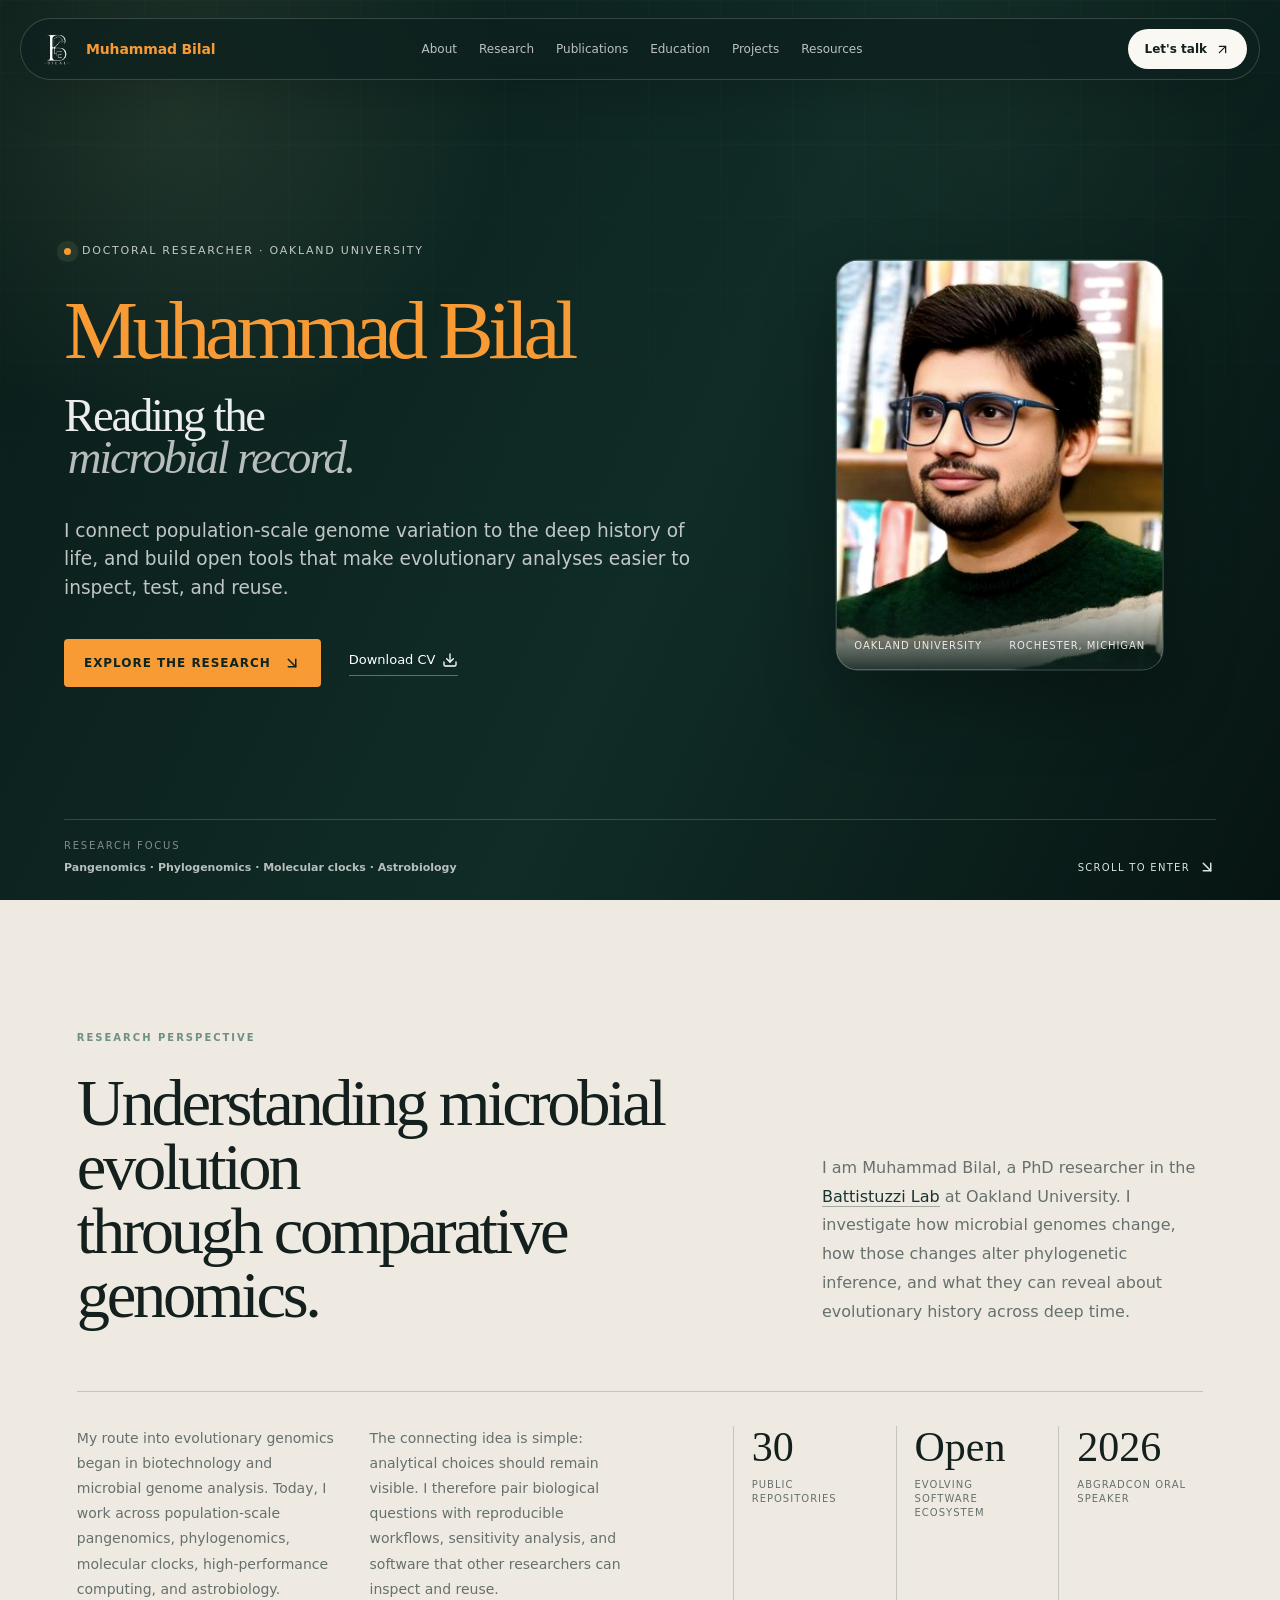
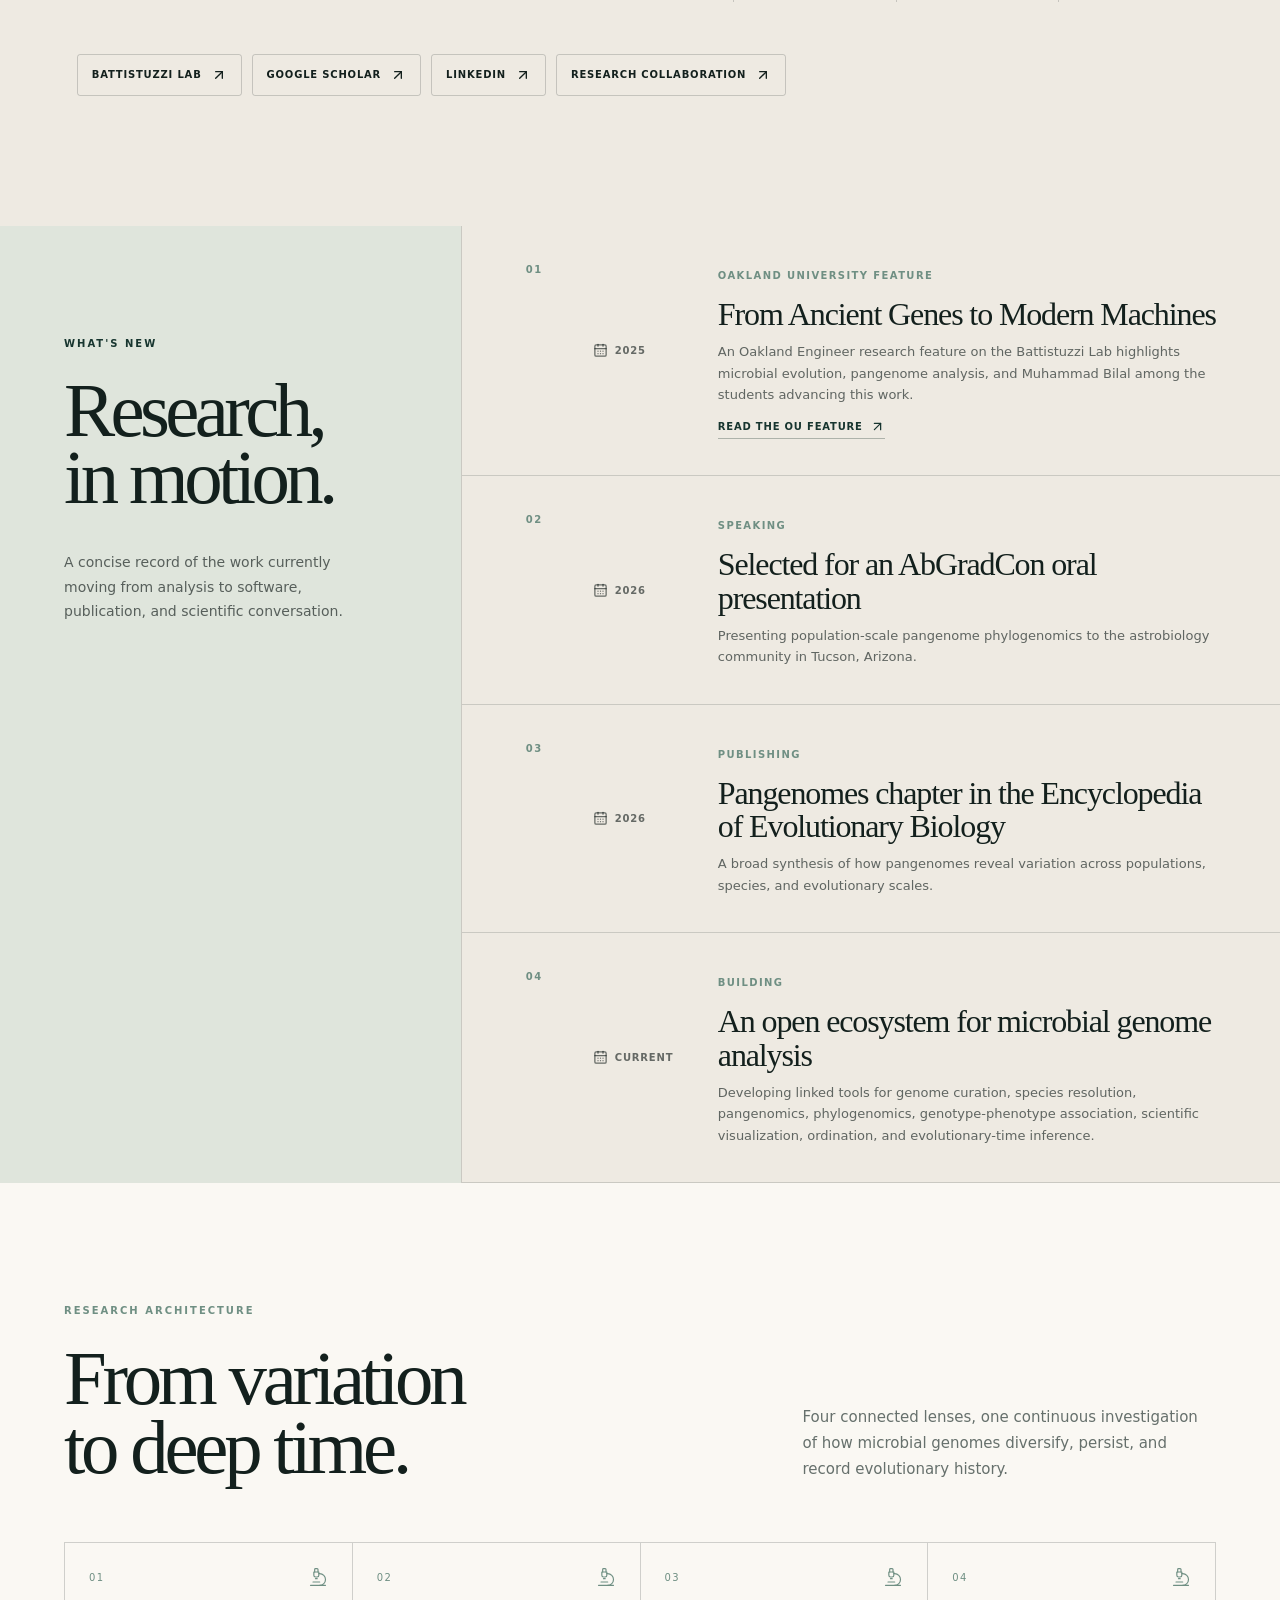
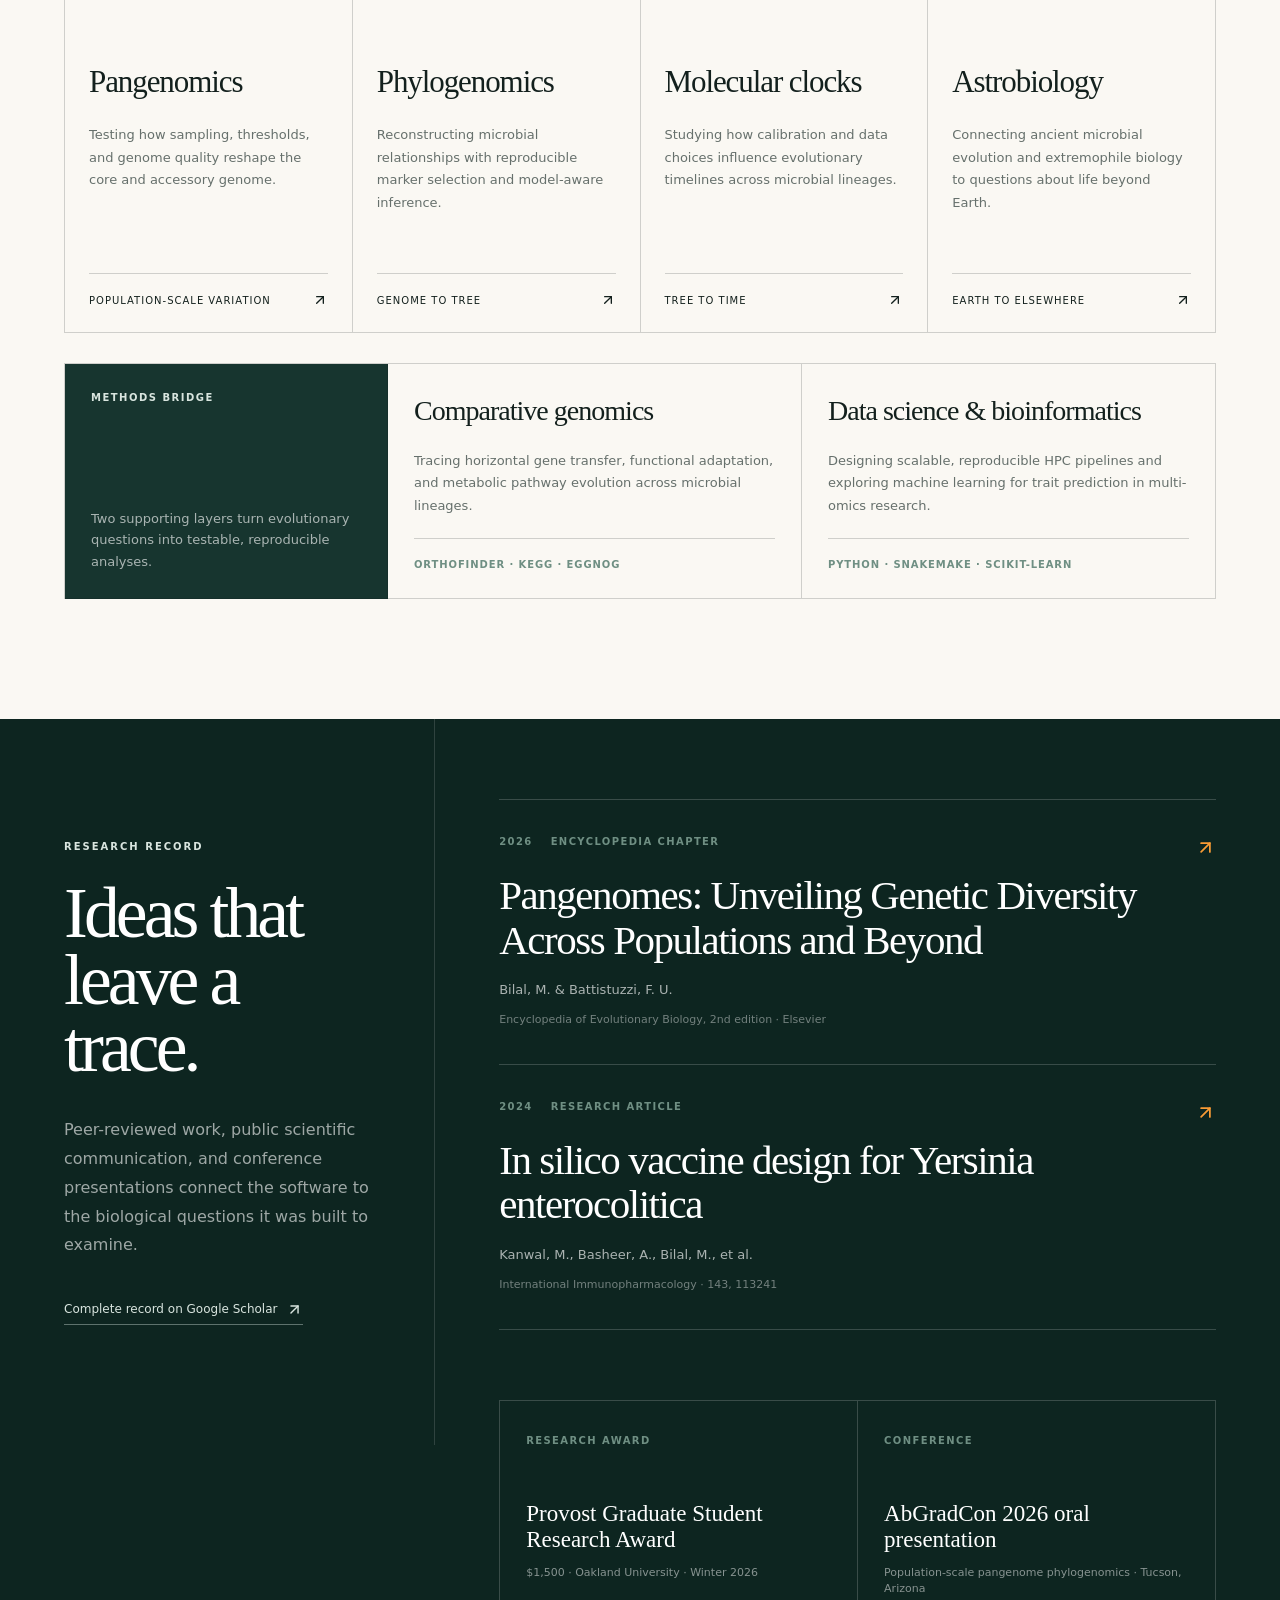
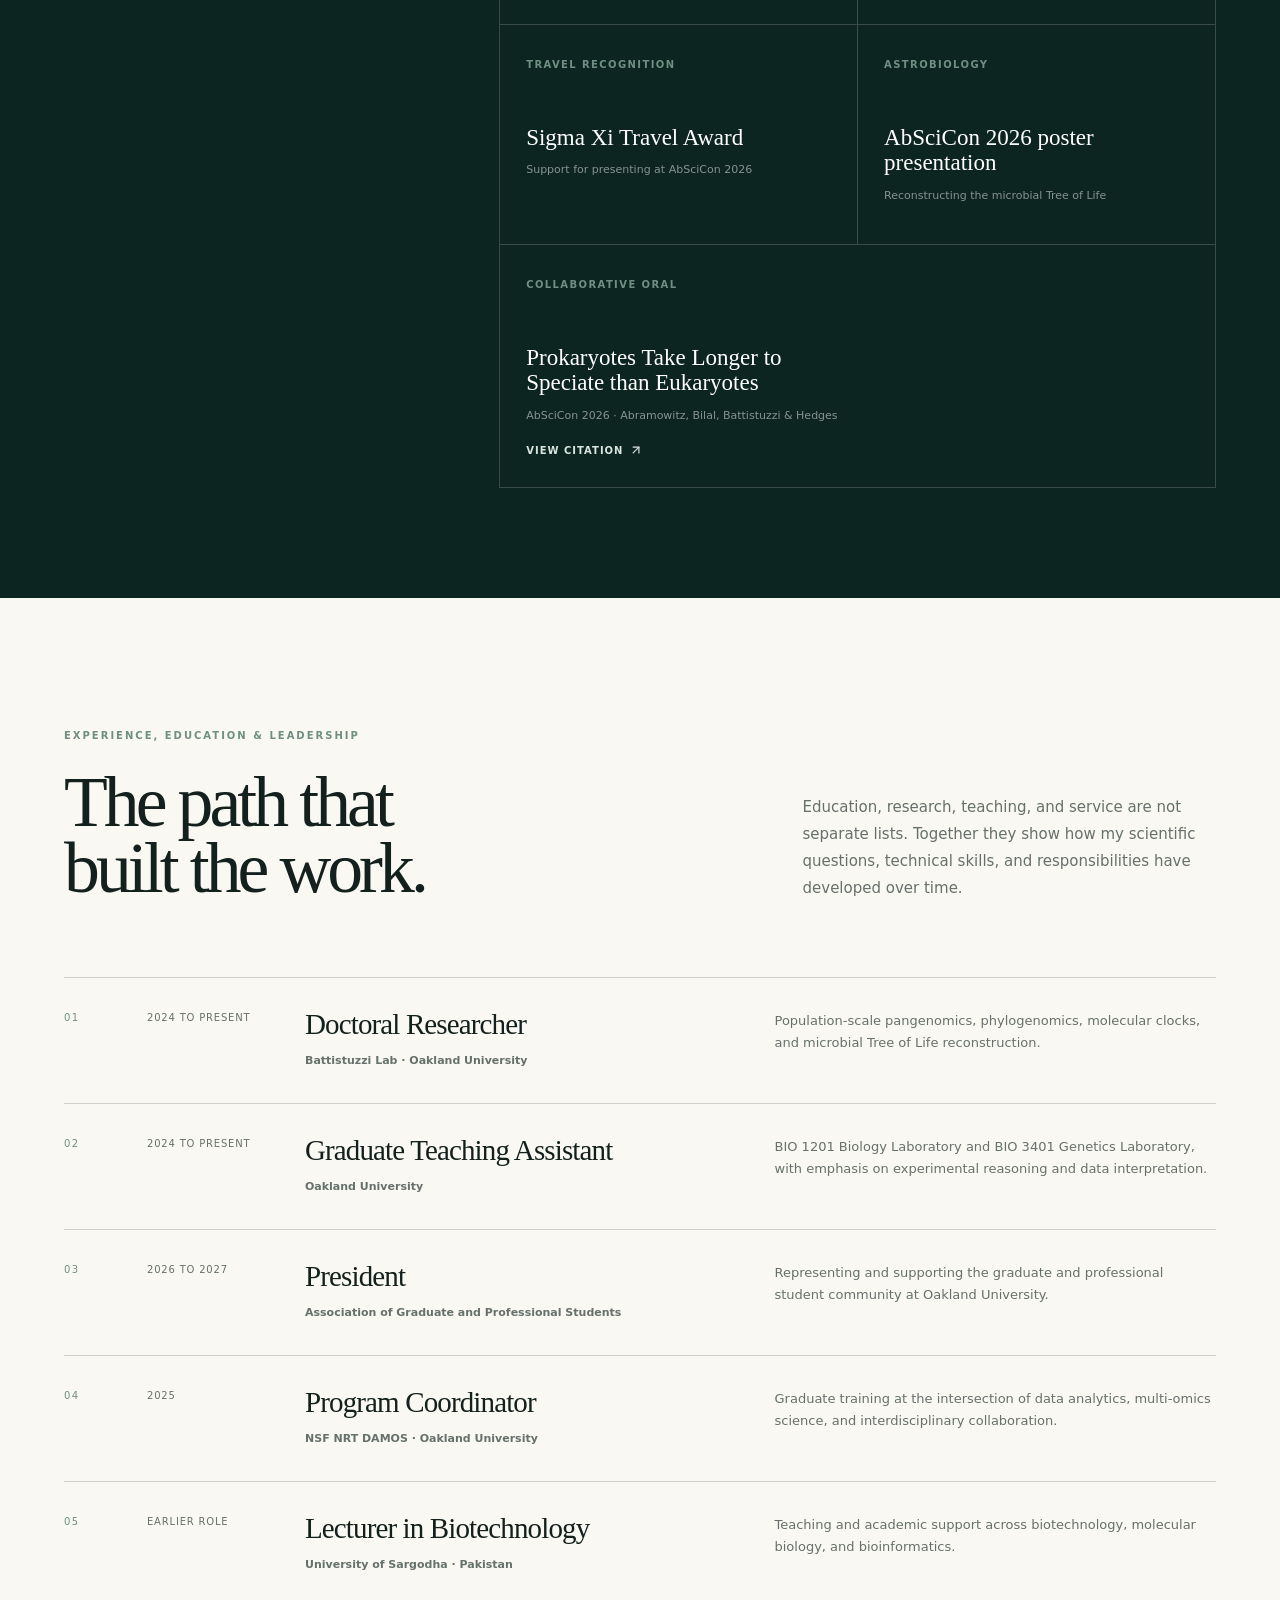
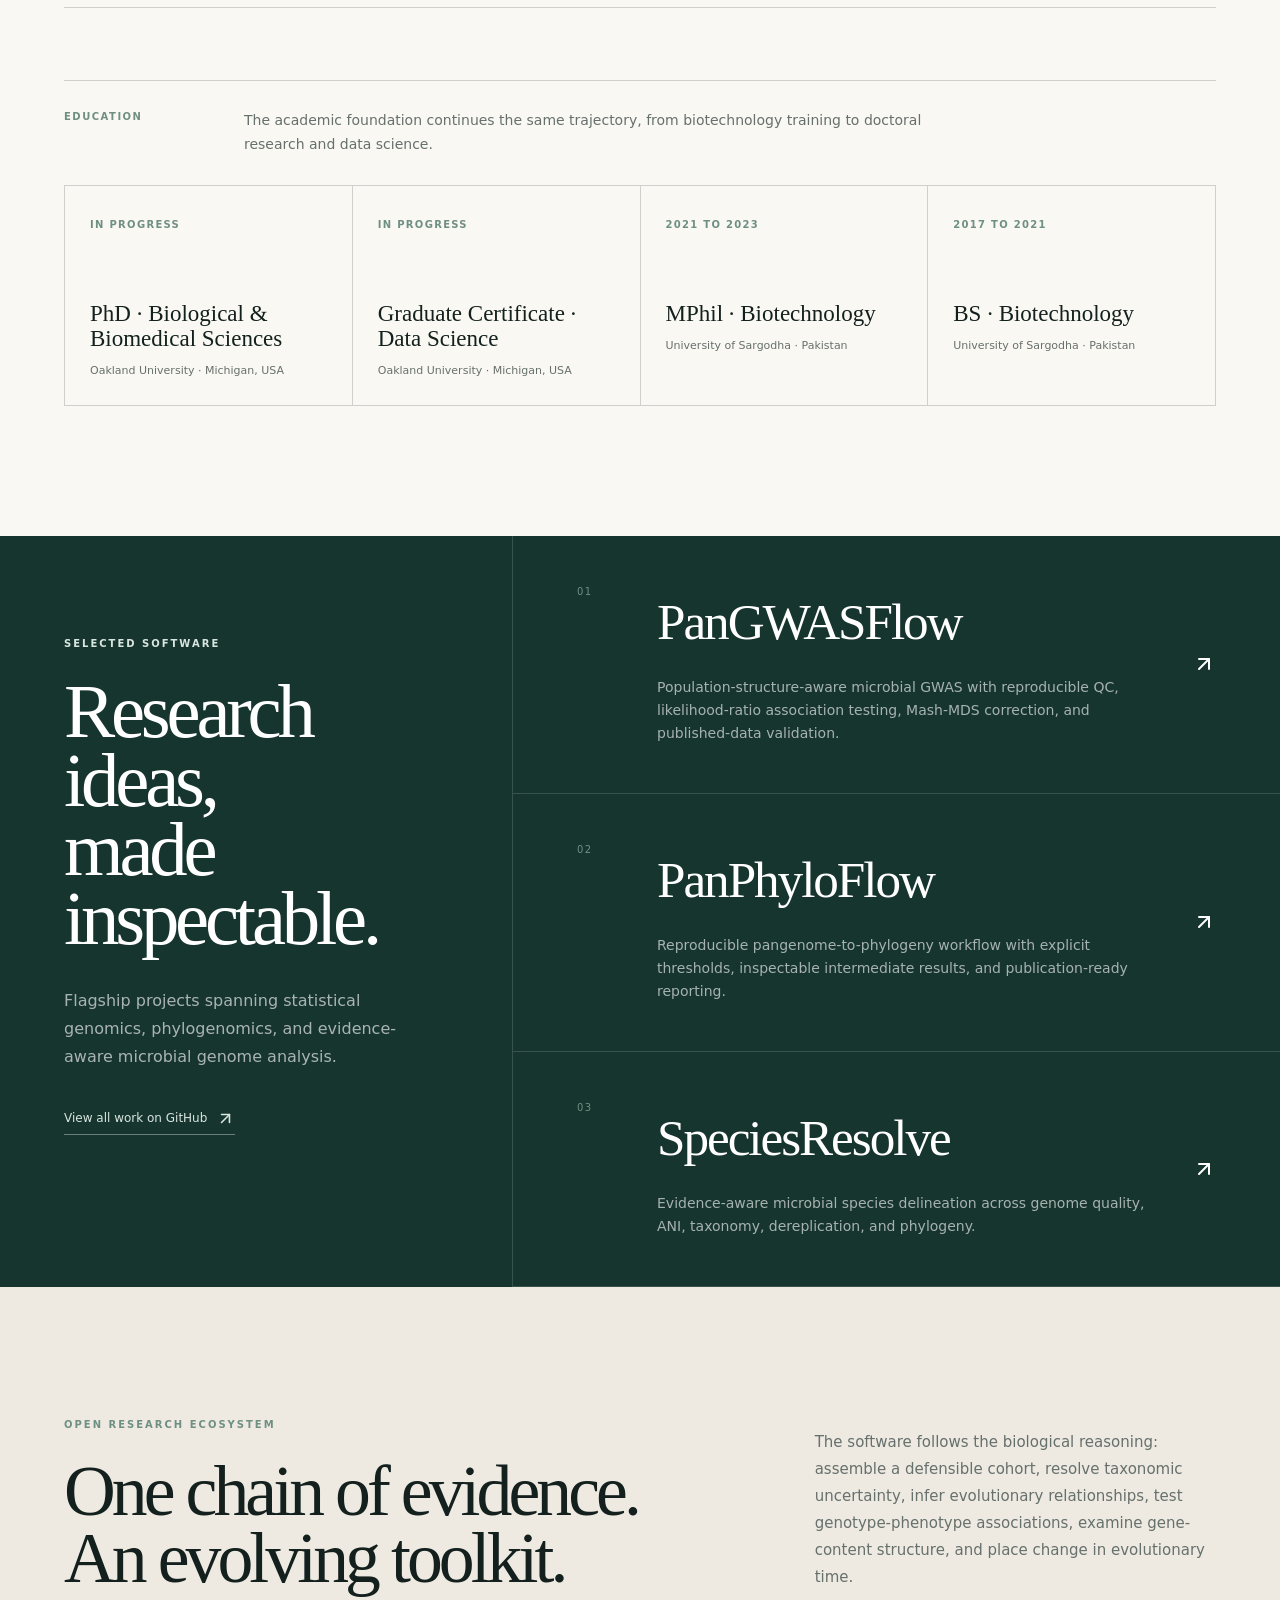
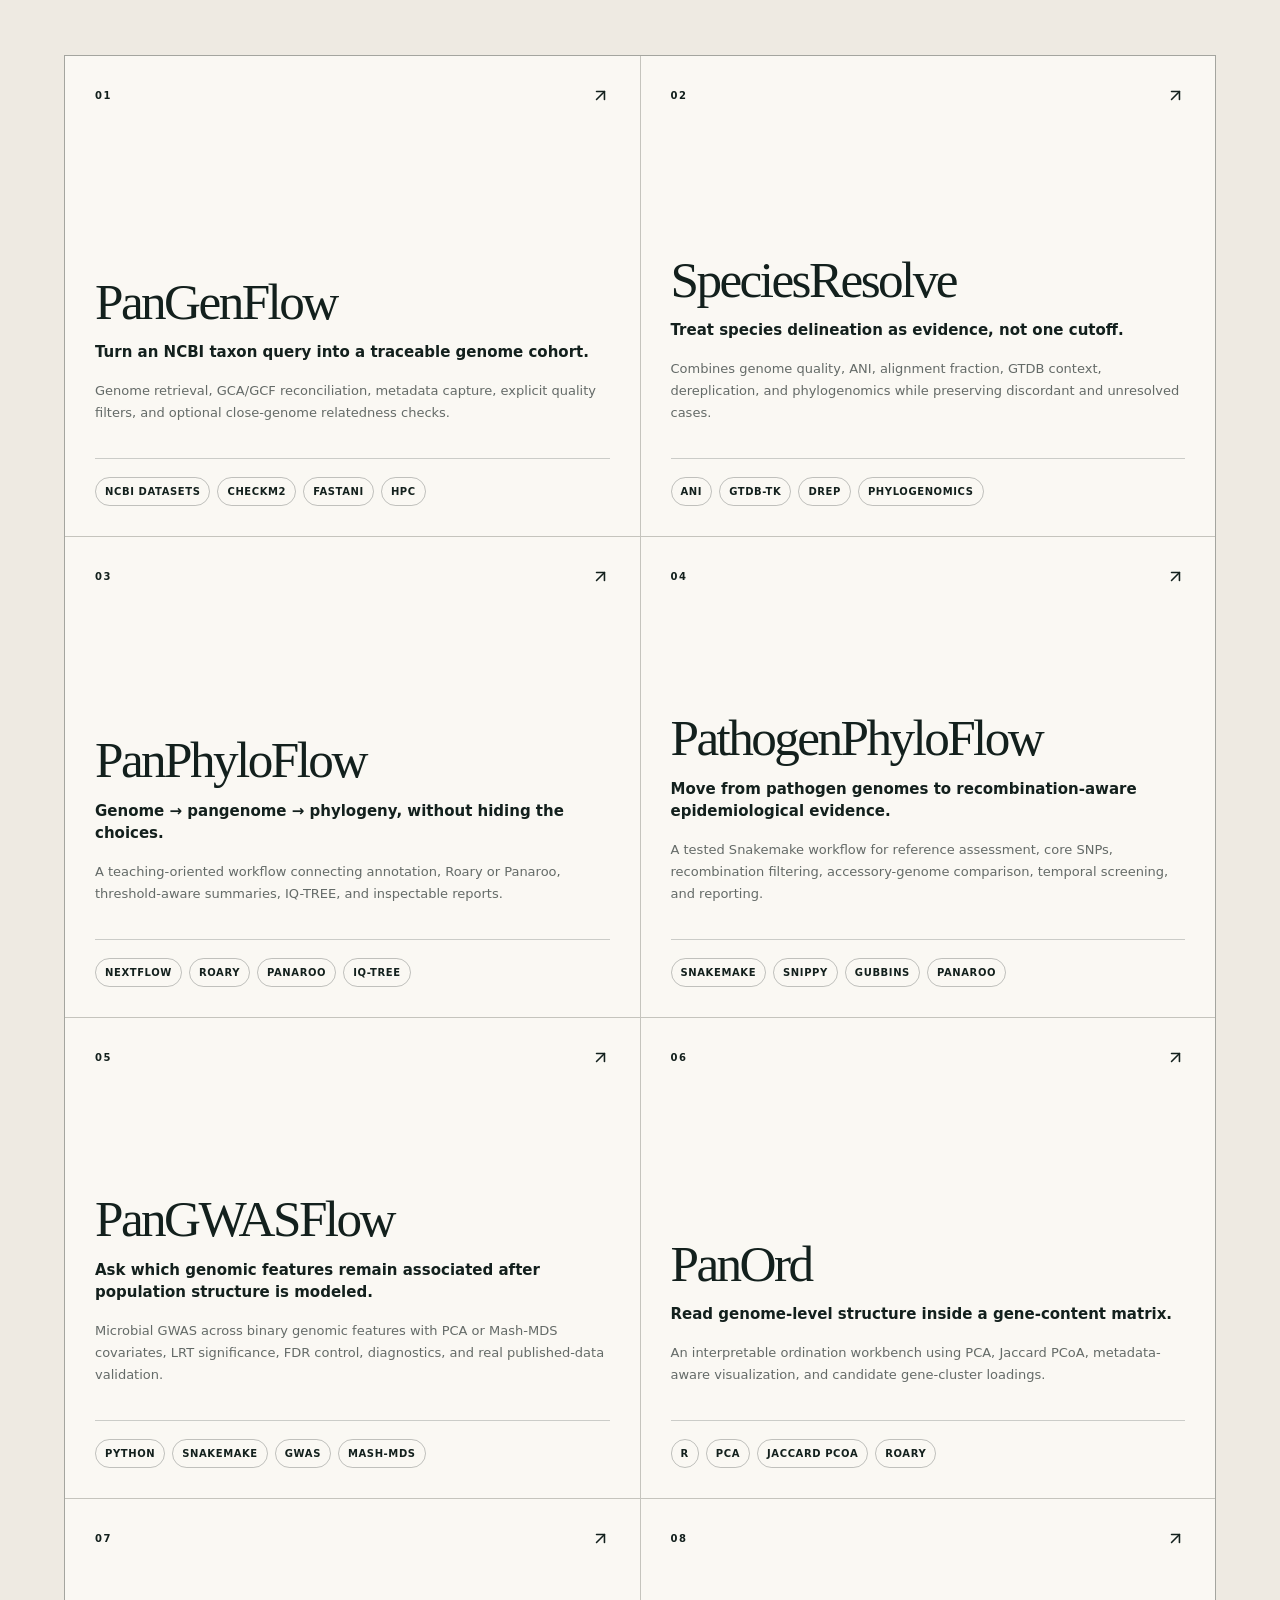
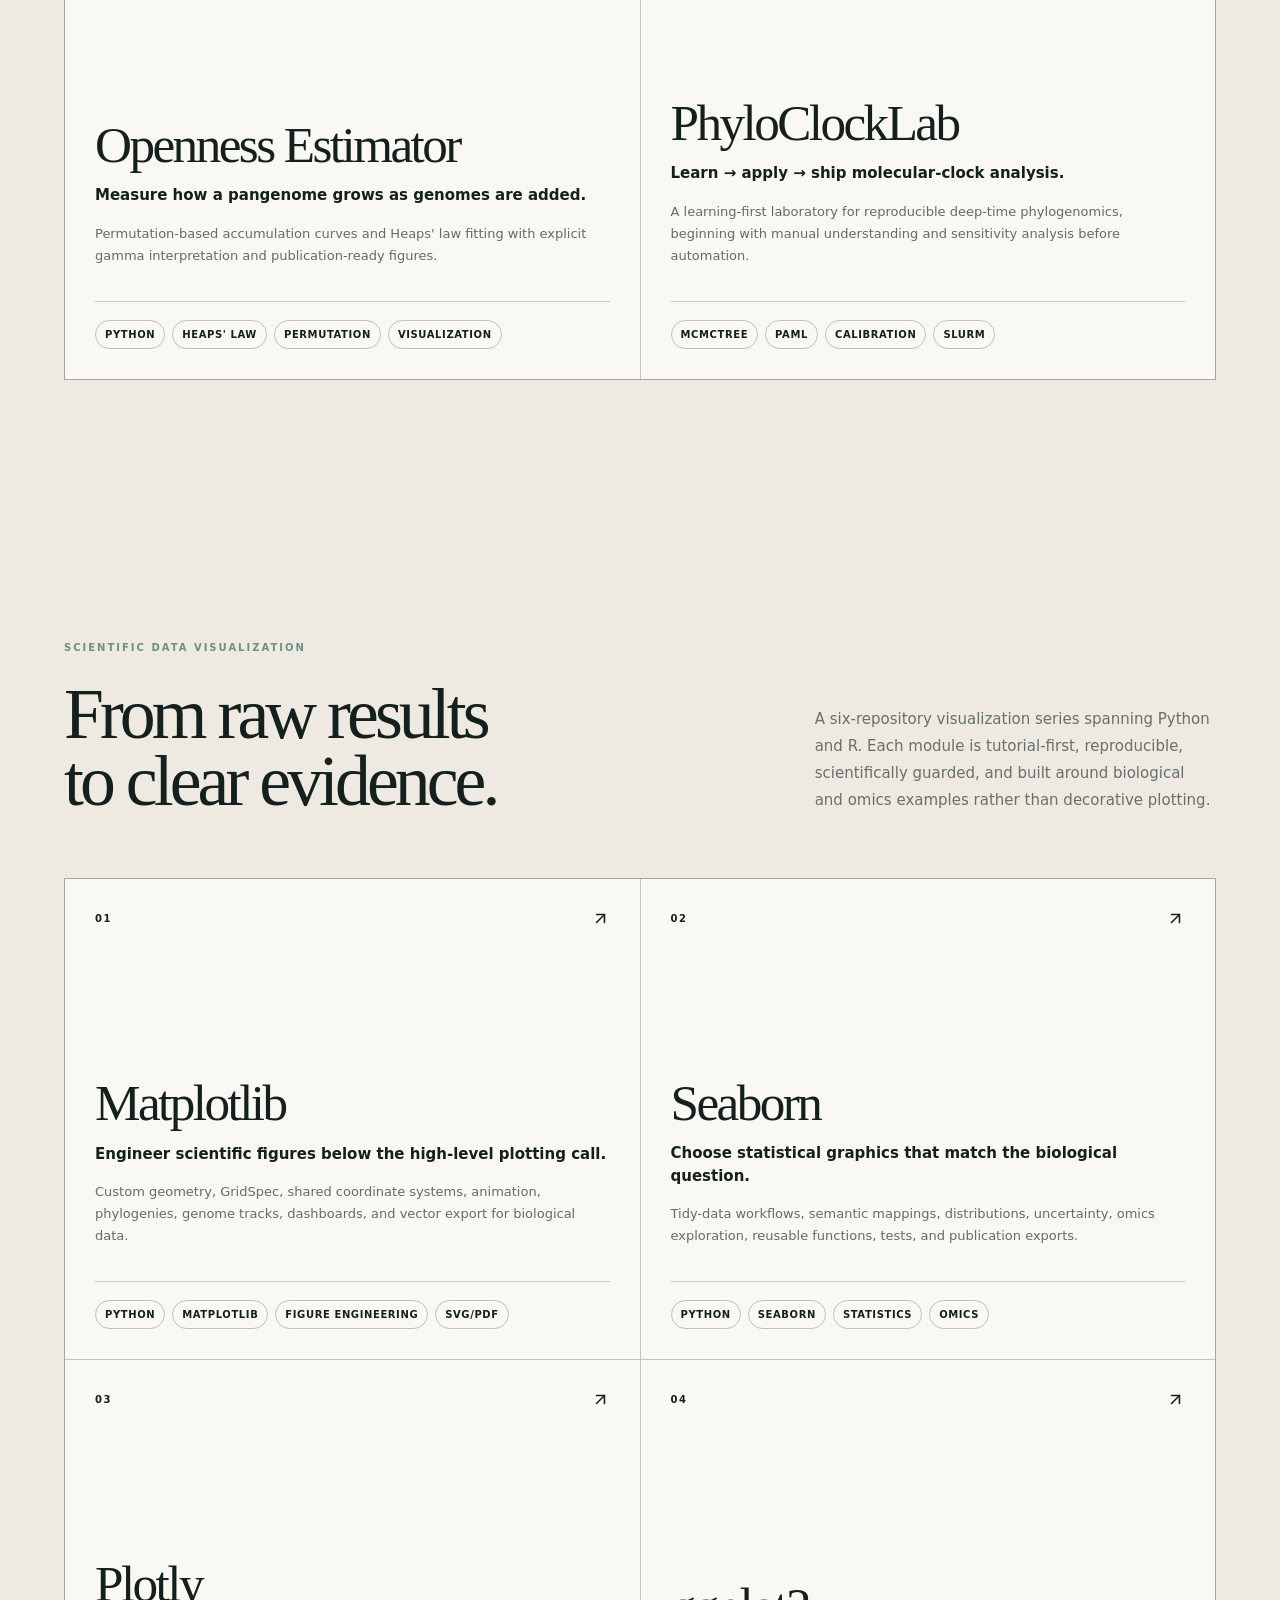
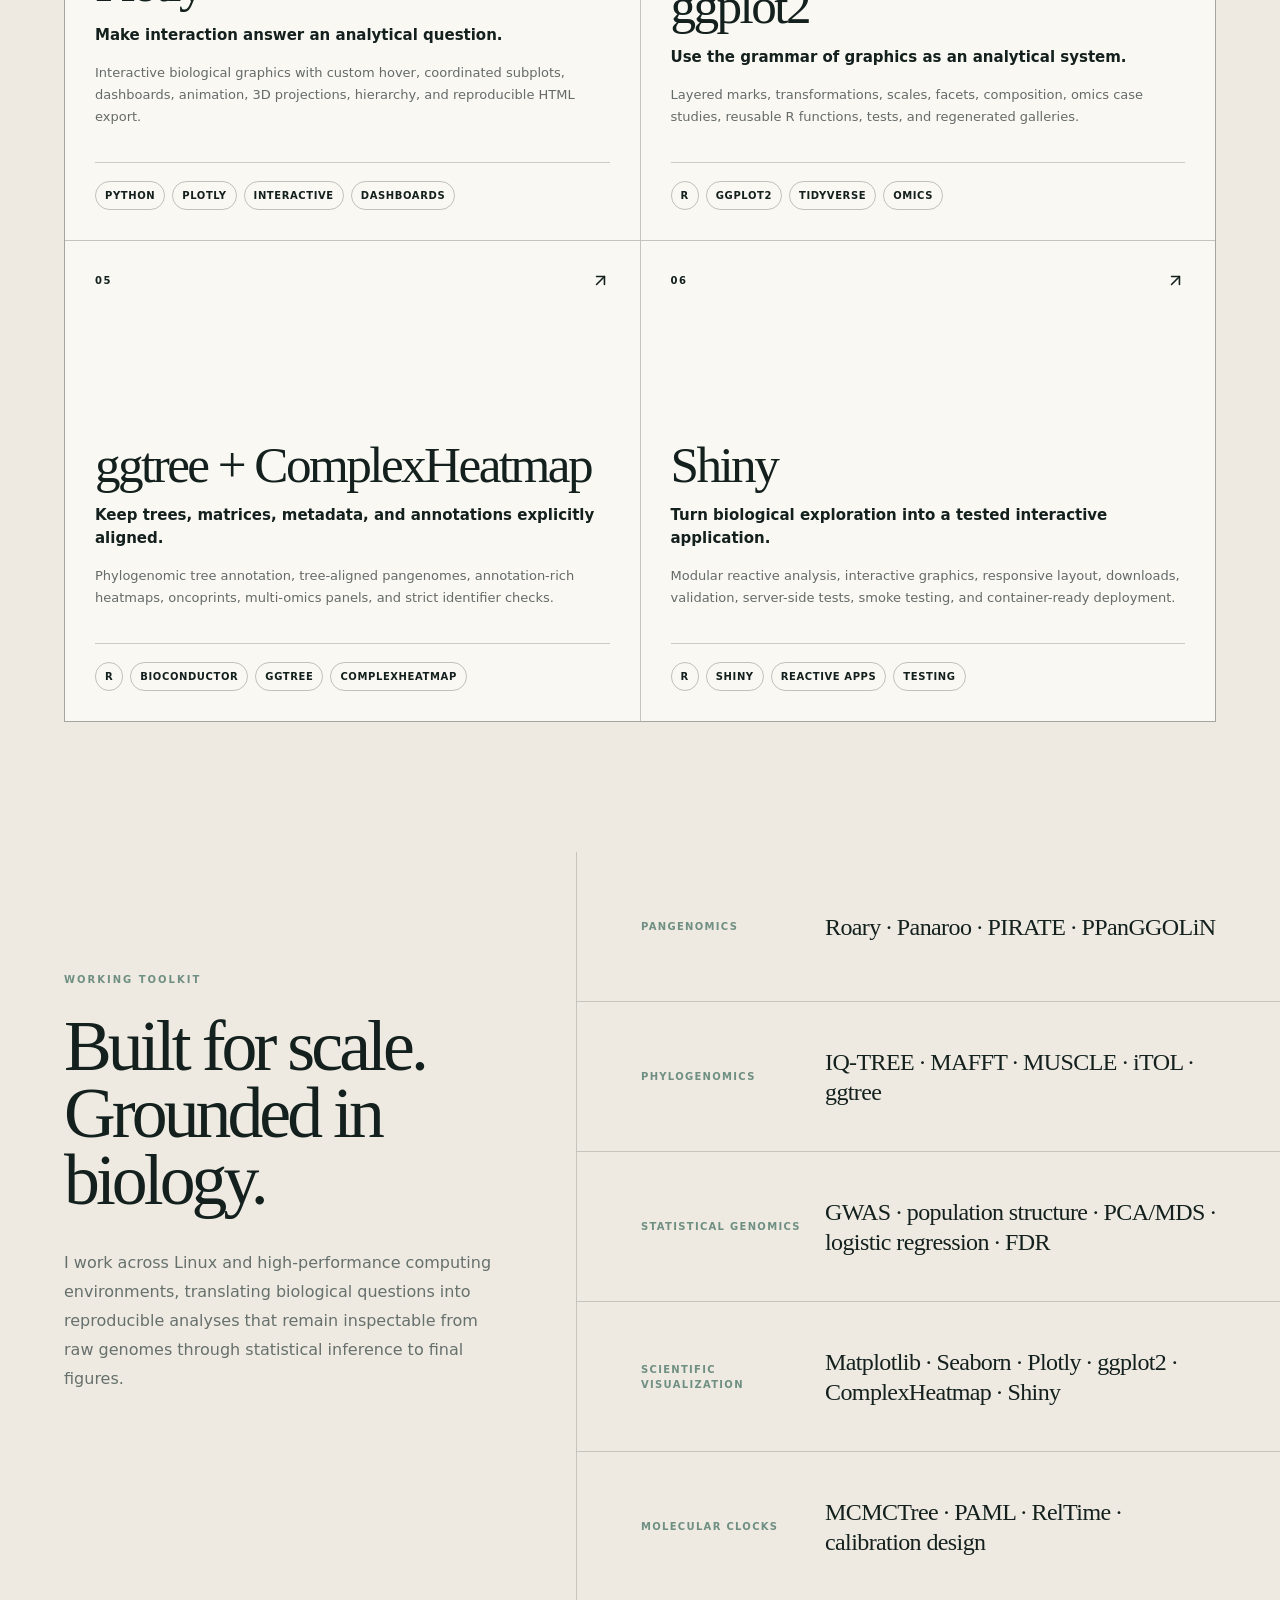
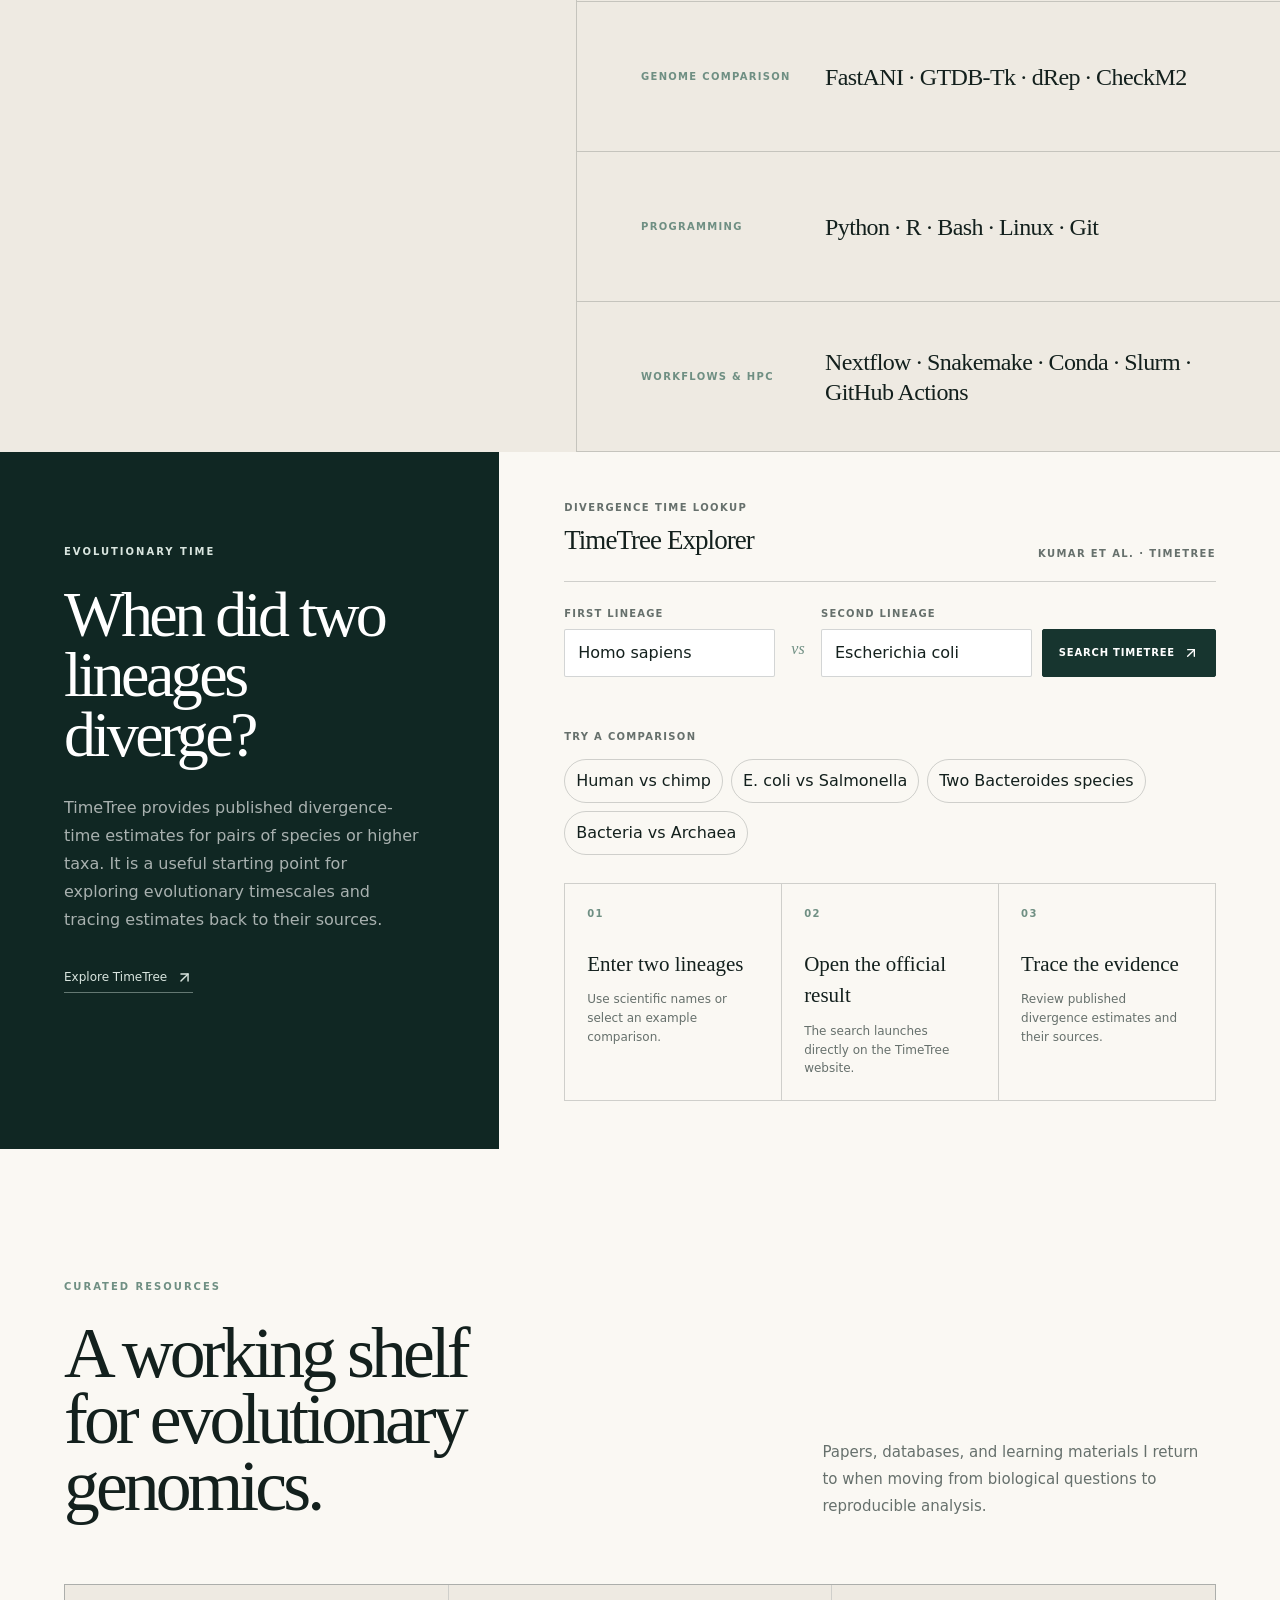
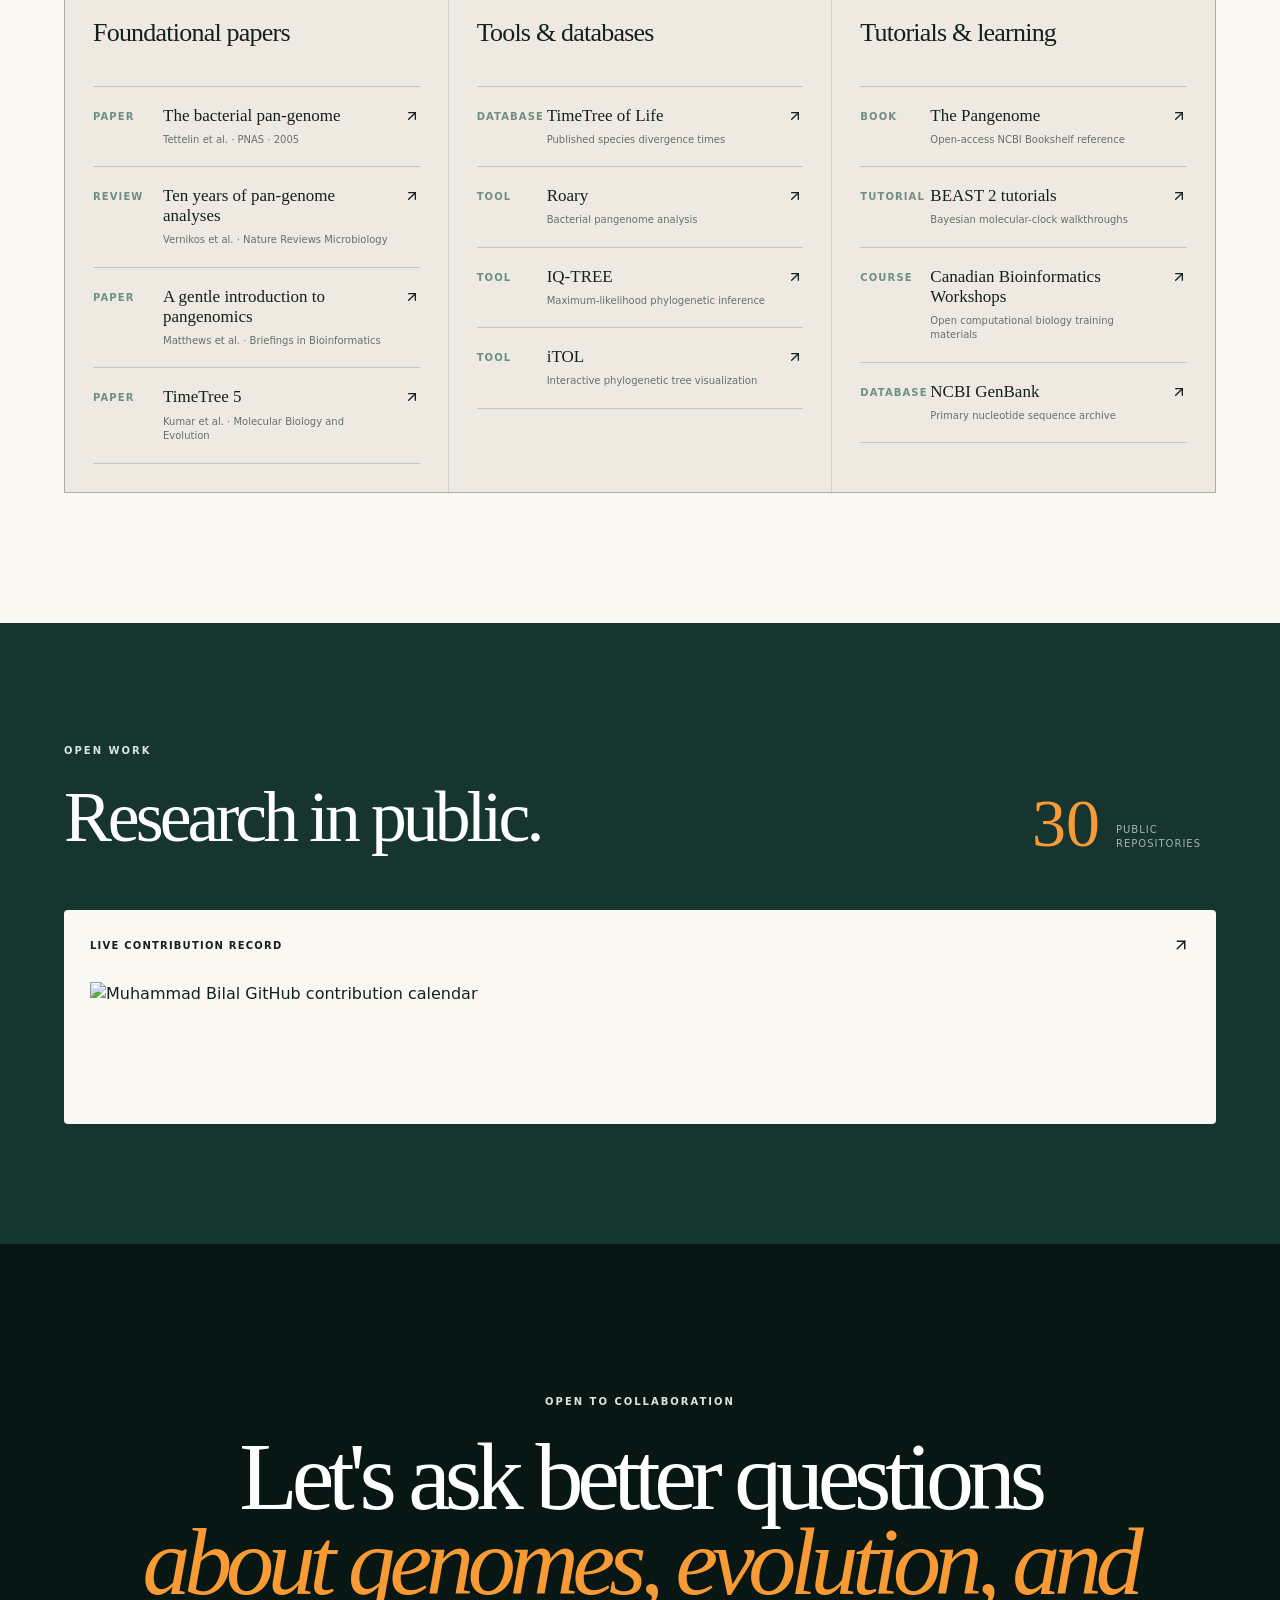
==== commit e041405c: "Sync portfolio with current GitHub work" ====
--- a/index.html
+++ b/index.html
@@ -14,7 +14,7 @@
   <a href="#projects">Projects</a>
   <a href="#resources">Resources</a>
   <a class="mobile-nav-contact" href="mailto:mbilal@oakland.edu">Let's talk</a>
-</nav><section class="hero" id="top"><div class="hero-grain"></div><div class="hero-copy"><div class="status-line"><span class="status-dot"></span>Doctoral researcher · Oakland University</div><h1 class="hero-name">Muhammad Bilal</h1><p class="hero-title">Reading the<span>microbial record.</span></p><p class="hero-deck">I connect population-scale genome variation to the deep history of life, and build open tools that make evolutionary analyses easier to inspect, test, and reuse.</p><div class="hero-actions"><a class="button-primary" href="#research">Explore the research <svg xmlns="http://www.w3.org/2000/svg" width="18" height="18" viewBox="0 0 24 24" fill="none" stroke="currentColor" stroke-width="2" stroke-linecap="round" stroke-linejoin="round" class="lucide lucide-arrow-down-right" aria-hidden="true"><path d="m7 7 10 10"></path><path d="M17 7v10H7"></path></svg></a><a class="button-text" href="./Muhammad_Bilal_Academic_CV.pdf" download="Muhammad_Bilal_Academic_CV.pdf">Download CV <svg xmlns="http://www.w3.org/2000/svg" width="16" height="16" viewBox="0 0 24 24" fill="none" stroke="currentColor" stroke-width="2" stroke-linecap="round" stroke-linejoin="round" class="lucide lucide-download" aria-hidden="true"><path d="M12 15V3"></path><path d="M21 15v4a2 2 0 0 1-2 2H5a2 2 0 0 1-2-2v-4"></path><path d="m7 10 5 5 5-5"></path></svg></a></div></div><div class="hero-visual" aria-label="Research journey from genomes to evolutionary time"><div class="portrait-wrap"><img src="./muhammad-bilal.jpg" alt="Muhammad Bilal"><div class="portrait-label"><span>Oakland University</span><span>Rochester, Michigan</span></div></div></div><div class="hero-footer"><div><span class="eyebrow">Research focus</span><strong>Pangenomics · Phylogenomics · Molecular clocks · Astrobiology</strong></div><a href="#research" aria-label="Scroll to research">Scroll to enter <svg xmlns="http://www.w3.org/2000/svg" width="18" height="18" viewBox="0 0 24 24" fill="none" stroke="currentColor" stroke-width="2" stroke-linecap="round" stroke-linejoin="round" class="lucide lucide-arrow-down-right" aria-hidden="true"><path d="m7 7 10 10"></path><path d="M17 7v10H7"></path></svg></a></div></section><section class="manifesto" id="about"><div class="about-heading"><div><p class="section-kicker">Research perspective</p><h2>Understanding microbial evolution<br>through comparative genomics.</h2></div><p class="about-lede">I am Muhammad Bilal, a PhD researcher in the<!-- --> <a href="https://www.oakland.edu/biology/directory/battistuzzi/" target="_blank" rel="noreferrer">Battistuzzi Lab</a> <!-- -->at Oakland University. I investigate how microbial genomes change, how those changes alter phylogenetic inference, and what they can reveal about evolutionary history across deep time.</p></div><div class="manifesto-grid"><div class="about-story"><p>My route into evolutionary genomics began in biotechnology and microbial genome analysis. Today, I work across population-scale pangenomics, phylogenomics, molecular clocks, high-performance computing, and astrobiology.</p><p>The connecting idea is simple: analytical choices should remain visible. I therefore pair biological questions with reproducible workflows, sensitivity analysis, and software that other researchers can inspect and reuse.</p></div><div class="metrics" aria-label="Professional highlights"><div><strong>29</strong><span>public repositories</span></div><div><strong>Open</strong><span>evolving software ecosystem</span></div><div><strong>2026</strong><span>AbGradCon oral speaker</span></div></div></div><div class="about-links"><a href="https://www.oakland.edu/biology/directory/battistuzzi/" target="_blank" rel="noreferrer">Battistuzzi Lab <svg xmlns="http://www.w3.org/2000/svg" width="16" height="16" viewBox="0 0 24 24" fill="none" stroke="currentColor" stroke-width="2" stroke-linecap="round" stroke-linejoin="round" class="lucide lucide-arrow-up-right" aria-hidden="true"><path d="M7 7h10v10"></path><path d="M7 17 17 7"></path></svg></a><a href="https://scholar.google.com/citations?user=nQycrykAAAAJ&amp;hl=en" target="_blank" rel="noreferrer">Google Scholar <svg xmlns="http://www.w3.org/2000/svg" width="16" height="16" viewBox="0 0 24 24" fill="none" stroke="currentColor" stroke-width="2" stroke-linecap="round" stroke-linejoin="round" class="lucide lucide-arrow-up-right" aria-hidden="true"><path d="M7 7h10v10"></path><path d="M7 17 17 7"></path></svg></a><a href="https://www.linkedin.com/in/itsmbilal88/" target="_blank" rel="noreferrer">LinkedIn <svg xmlns="http://www.w3.org/2000/svg" width="16" height="16" viewBox="0 0 24 24" fill="none" stroke="currentColor" stroke-width="2" stroke-linecap="round" stroke-linejoin="round" class="lucide lucide-arrow-up-right" aria-hidden="true"><path d="M7 7h10v10"></path><path d="M7 17 17 7"></path></svg></a><a href="mailto:mbilal@oakland.edu?subject=Research%20collaboration">Research collaboration <svg xmlns="http://www.w3.org/2000/svg" width="16" height="16" viewBox="0 0 24 24" fill="none" stroke="currentColor" stroke-width="2" stroke-linecap="round" stroke-linejoin="round" class="lucide lucide-arrow-up-right" aria-hidden="true"><path d="M7 7h10v10"></path><path d="M7 17 17 7"></path></svg></a></div></section><section class="updates-section" id="updates"><div class="updates-heading"><div><p class="section-kicker light">What's new</p><h2>Research,<br>in motion.</h2></div><p>A concise record of the work currently moving from analysis to software, publication, and scientific conversation.</p></div><div class="updates-list"><article><span class="update-index">01</span><span class="update-date"><svg xmlns="http://www.w3.org/2000/svg" width="15" height="15" viewBox="0 0 24 24" fill="none" stroke="currentColor" stroke-width="2" stroke-linecap="round" stroke-linejoin="round" class="lucide lucide-calendar-days" aria-hidden="true"><path d="M8 2v3"></path><path d="M16 2v3"></path><rect x="3" y="3" width="18" height="18" rx="2"></rect><path d="M3 9h18"></path><path d="M8 13h.01"></path><path d="M12 13h.01"></path><path d="M16 13h.01"></path><path d="M8 17h.01"></path><path d="M12 17h.01"></path><path d="M16 17h.01"></path></svg> <!-- -->2025</span><div><small>Oakland University feature</small><h3>From Ancient Genes to Modern Machines</h3><p>An Oakland Engineer research feature on the Battistuzzi Lab highlights microbial evolution, pangenome analysis, and Muhammad Bilal among the students advancing this work.</p><a class="update-link" href="https://www.oakland.edu/oaklandengineer/research/2026/from-ancient-genes-to-modern-machines/" target="_blank" rel="noreferrer">Read the OU feature <svg xmlns="http://www.w3.org/2000/svg" width="15" height="15" viewBox="0 0 24 24" fill="none" stroke="currentColor" stroke-width="2" stroke-linecap="round" stroke-linejoin="round" class="lucide lucide-arrow-up-right" aria-hidden="true"><path d="M7 7h10v10"></path><path d="M7 17 17 7"></path></svg></a></div></article><article><span class="update-index">02</span><span class="update-date"><svg xmlns="http://www.w3.org/2000/svg" width="15" height="15" viewBox="0 0 24 24" fill="none" stroke="currentColor" stroke-width="2" stroke-linecap="round" stroke-linejoin="round" class="lucide lucide-calendar-days" aria-hidden="true"><path d="M8 2v3"></path><path d="M16 2v3"></path><rect x="3" y="3" width="18" height="18" rx="2"></rect><path d="M3 9h18"></path><path d="M8 13h.01"></path><path d="M12 13h.01"></path><path d="M16 13h.01"></path><path d="M8 17h.01"></path><path d="M12 17h.01"></path><path d="M16 17h.01"></path></svg> <!-- -->2026</span><div><small>Speaking</small><h3>Selected for an AbGradCon oral presentation</h3><p>Presenting population-scale pangenome phylogenomics to the astrobiology community in Tucson, Arizona.</p></div></article><article><span class="update-index">03</span><span class="update-date"><svg xmlns="http://www.w3.org/2000/svg" width="15" height="15" viewBox="0 0 24 24" fill="none" stroke="currentColor" stroke-width="2" stroke-linecap="round" stroke-linejoin="round" class="lucide lucide-calendar-days" aria-hidden="true"><path d="M8 2v3"></path><path d="M16 2v3"></path><rect x="3" y="3" width="18" height="18" rx="2"></rect><path d="M3 9h18"></path><path d="M8 13h.01"></path><path d="M12 13h.01"></path><path d="M16 13h.01"></path><path d="M8 17h.01"></path><path d="M12 17h.01"></path><path d="M16 17h.01"></path></svg> <!-- -->2026</span><div><small>Publishing</small><h3>Pangenomes chapter in the Encyclopedia of Evolutionary Biology</h3><p>A broad synthesis of how pangenomes reveal variation across populations, species, and evolutionary scales.</p></div></article><article><span class="update-index">04</span><span class="update-date"><svg xmlns="http://www.w3.org/2000/svg" width="15" height="15" viewBox="0 0 24 24" fill="none" stroke="currentColor" stroke-width="2" stroke-linecap="round" stroke-linejoin="round" class="lucide lucide-calendar-days" aria-hidden="true"><path d="M8 2v3"></path><path d="M16 2v3"></path><rect x="3" y="3" width="18" height="18" rx="2"></rect><path d="M3 9h18"></path><path d="M8 13h.01"></path><path d="M12 13h.01"></path><path d="M16 13h.01"></path><path d="M8 17h.01"></path><path d="M12 17h.01"></path><path d="M16 17h.01"></path></svg> <!-- -->Current</span><div><small>Building</small><h3>An open ecosystem for microbial genome analysis</h3><p>Developing linked tools for genome curation, species resolution, pangenomics, phylogenomics, genotype-phenotype association, scientific visualization, ordination, and evolutionary-time inference.</p></div></article></div></section><section class="research-section" id="research"><div class="section-heading"><div><p class="section-kicker">Research architecture</p><h2>From variation<br>to deep time.</h2></div><p>Four connected lenses, one continuous investigation of how microbial genomes diversify, persist, and record evolutionary history.</p></div><div class="research-grid"><article class="research-card"><div class="research-card-top"><span>01</span><svg xmlns="http://www.w3.org/2000/svg" width="20" height="20" viewBox="0 0 24 24" fill="none" stroke="currentColor" stroke-width="1.4" stroke-linecap="round" stroke-linejoin="round" class="lucide lucide-microscope" aria-hidden="true"><path d="M6 18h8"></path><path d="M3 22h18"></path><path d="M14 22a7 7 0 1 0 0-14h-1"></path><path d="M9 14h2"></path><path d="M9 12a2 2 0 0 1-2-2V6h6v4a2 2 0 0 1-2 2Z"></path><path d="M12 6V3a1 1 0 0 0-1-1H9a1 1 0 0 0-1 1v3"></path></svg></div><h3>Pangenomics</h3><p>Testing how sampling, thresholds, and genome quality reshape the core and accessory genome.</p><div class="research-detail"><span>Population-scale variation</span><svg xmlns="http://www.w3.org/2000/svg" width="16" height="16" viewBox="0 0 24 24" fill="none" stroke="currentColor" stroke-width="2" stroke-linecap="round" stroke-linejoin="round" class="lucide lucide-arrow-up-right" aria-hidden="true"><path d="M7 7h10v10"></path><path d="M7 17 17 7"></path></svg></div></article><article class="research-card"><div class="research-card-top"><span>02</span><svg xmlns="http://www.w3.org/2000/svg" width="20" height="20" viewBox="0 0 24 24" fill="none" stroke="currentColor" stroke-width="1.4" stroke-linecap="round" stroke-linejoin="round" class="lucide lucide-microscope" aria-hidden="true"><path d="M6 18h8"></path><path d="M3 22h18"></path><path d="M14 22a7 7 0 1 0 0-14h-1"></path><path d="M9 14h2"></path><path d="M9 12a2 2 0 0 1-2-2V6h6v4a2 2 0 0 1-2 2Z"></path><path d="M12 6V3a1 1 0 0 0-1-1H9a1 1 0 0 0-1 1v3"></path></svg></div><h3>Phylogenomics</h3><p>Reconstructing microbial relationships with reproducible marker selection and model-aware inference.</p><div class="research-detail"><span>Genome to tree</span><svg xmlns="http://www.w3.org/2000/svg" width="16" height="16" viewBox="0 0 24 24" fill="none" stroke="currentColor" stroke-width="2" stroke-linecap="round" stroke-linejoin="round" class="lucide lucide-arrow-up-right" aria-hidden="true"><path d="M7 7h10v10"></path><path d="M7 17 17 7"></path></svg></div></article><article class="research-card"><div class="research-card-top"><span>03</span><svg xmlns="http://www.w3.org/2000/svg" width="20" height="20" viewBox="0 0 24 24" fill="none" stroke="currentColor" stroke-width="1.4" stroke-linecap="round" stroke-linejoin="round" class="lucide lucide-microscope" aria-hidden="true"><path d="M6 18h8"></path><path d="M3 22h18"></path><path d="M14 22a7 7 0 1 0 0-14h-1"></path><path d="M9 14h2"></path><path d="M9 12a2 2 0 0 1-2-2V6h6v4a2 2 0 0 1-2 2Z"></path><path d="M12 6V3a1 1 0 0 0-1-1H9a1 1 0 0 0-1 1v3"></path></svg></div><h3>Molecular clocks</h3><p>Studying how calibration and data choices influence evolutionary timelines across microbial lineages.</p><div class="research-detail"><span>Tree to time</span><svg xmlns="http://www.w3.org/2000/svg" width="16" height="16" viewBox="0 0 24 24" fill="none" stroke="currentColor" stroke-width="2" stroke-linecap="round" stroke-linejoin="round" class="lucide lucide-arrow-up-right" aria-hidden="true"><path d="M7 7h10v10"></path><path d="M7 17 17 7"></path></svg></div></article><article class="research-card"><div class="research-card-top"><span>04</span><svg xmlns="http://www.w3.org/2000/svg" width="20" height="20" viewBox="0 0 24 24" fill="none" stroke="currentColor" stroke-width="1.4" stroke-linecap="round" stroke-linejoin="round" class="lucide lucide-microscope" aria-hidden="true"><path d="M6 18h8"></path><path d="M3 22h18"></path><path d="M14 22a7 7 0 1 0 0-14h-1"></path><path d="M9 14h2"></path><path d="M9 12a2 2 0 0 1-2-2V6h6v4a2 2 0 0 1-2 2Z"></path><path d="M12 6V3a1 1 0 0 0-1-1H9a1 1 0 0 0-1 1v3"></path></svg></div><h3>Astrobiology</h3><p>Connecting ancient microbial evolution and extremophile biology to questions about life beyond Earth.</p><div class="research-detail"><span>Earth to elsewhere</span><svg xmlns="http://www.w3.org/2000/svg" width="16" height="16" viewBox="0 0 24 24" fill="none" stroke="currentColor" stroke-width="2" stroke-linecap="round" stroke-linejoin="round" class="lucide lucide-arrow-up-right" aria-hidden="true"><path d="M7 7h10v10"></path><path d="M7 17 17 7"></path></svg></div></article></div><div class="research-extensions" aria-label="Methods that extend the research program"><div class="extension-intro"><span>Methods bridge</span><p>Two supporting layers turn evolutionary questions into testable, reproducible analyses.</p></div><article><h3>Comparative genomics</h3><p>Tracing horizontal gene transfer, functional adaptation, and metabolic pathway evolution across microbial lineages.</p><span>OrthoFinder · KEGG · eggNOG</span></article><article><h3>Data science &amp; bioinformatics</h3><p>Designing scalable, reproducible HPC pipelines and exploring machine learning for trait prediction in multi-omics research.</p><span>Python · Snakemake · scikit-learn</span></article></div></section><section class="evidence-section" id="publications"><div class="evidence-side"><p class="section-kicker light">Research record</p><h2>Ideas that<br>leave a trace.</h2><p>Peer-reviewed work, public scientific communication, and conference presentations connect the software to the biological questions it was built to examine.</p><a href="https://scholar.google.com/citations?user=nQycrykAAAAJ&amp;hl=en" target="_blank" rel="noreferrer">Complete record on Google Scholar <svg xmlns="http://www.w3.org/2000/svg" width="17" height="17" viewBox="0 0 24 24" fill="none" stroke="currentColor" stroke-width="2" stroke-linecap="round" stroke-linejoin="round" class="lucide lucide-arrow-up-right" aria-hidden="true"><path d="M7 7h10v10"></path><path d="M7 17 17 7"></path></svg></a></div><div class="evidence-main"><div class="publication-list"><a href="https://doi.org/10.1016/B978-0-443-15750-9.00139-7" target="_blank" rel="noreferrer"><div class="publication-meta"><span>2026</span><span>Encyclopedia chapter</span></div><h3>Pangenomes: Unveiling Genetic Diversity Across Populations and Beyond</h3><p>Bilal, M. &amp; Battistuzzi, F. U.</p><strong>Encyclopedia of Evolutionary Biology, 2nd edition · Elsevier</strong><svg xmlns="http://www.w3.org/2000/svg" width="21" height="21" viewBox="0 0 24 24" fill="none" stroke="currentColor" stroke-width="2" stroke-linecap="round" stroke-linejoin="round" class="lucide lucide-arrow-up-right publication-arrow" aria-hidden="true"><path d="M7 7h10v10"></path><path d="M7 17 17 7"></path></svg></a><a href="https://doi.org/10.1016/j.intimp.2024.113241" target="_blank" rel="noreferrer"><div class="publication-meta"><span>2024</span><span>Research article</span></div><h3>In silico vaccine design for Yersinia enterocolitica</h3><p>Kanwal, M., Basheer, A., Bilal, M., et al.</p><strong>International Immunopharmacology · 143, 113241</strong><svg xmlns="http://www.w3.org/2000/svg" width="21" height="21" viewBox="0 0 24 24" fill="none" stroke="currentColor" stroke-width="2" stroke-linecap="round" stroke-linejoin="round" class="lucide lucide-arrow-up-right publication-arrow" aria-hidden="true"><path d="M7 7h10v10"></path><path d="M7 17 17 7"></path></svg></a></div><div class="recognition-grid"><article><span>Research award</span><h3>Provost Graduate Student Research Award</h3><p>$1,500 · Oakland University · Winter 2026</p></article><article><span>Conference</span><h3>AbGradCon 2026 oral presentation</h3><p>Population-scale pangenome phylogenomics · Tucson, Arizona</p></article><article><span>Travel recognition</span><h3>Sigma Xi Travel Award</h3><p>Support for presenting at AbSciCon 2026</p></article><article><span>Astrobiology</span><h3>AbSciCon 2026 poster presentation</h3><p>Reconstructing the microbial Tree of Life</p></article><article><span>Collaborative oral</span><h3>Prokaryotes Take Longer to Speciate than Eukaryotes</h3><p>AbSciCon 2026 · Abramowitz, Bilal, Battistuzzi &amp; Hedges</p><a class="recognition-link" href="https://scholar.google.com/citations?view_op=view_citation&amp;hl=en&amp;user=nQycrykAAAAJ&amp;citation_for_view=nQycrykAAAAJ:UeHWp8X0CEIC" target="_blank" rel="noreferrer">View citation <svg xmlns="http://www.w3.org/2000/svg" width="14" height="14" viewBox="0 0 24 24" fill="none" stroke="currentColor" stroke-width="2" stroke-linecap="round" stroke-linejoin="round" class="lucide lucide-arrow-up-right" aria-hidden="true"><path d="M7 7h10v10"></path><path d="M7 17 17 7"></path></svg></a></article></div></div></section><section class="journey-section" id="journey"><div class="journey-heading"><div><p class="section-kicker">Experience, education &amp; leadership</p><h2>The path that<br>built the work.</h2></div><p>Education, research, teaching, and service are not separate lists. Together they show how my scientific questions, technical skills, and responsibilities have developed over time.</p></div><div class="timeline-list"><article><span class="timeline-index">01</span><span class="timeline-period">2024 to present</span><div><h3>Doctoral Researcher</h3><strong>Battistuzzi Lab · Oakland University</strong></div><p>Population-scale pangenomics, phylogenomics, molecular clocks, and microbial Tree of Life reconstruction.</p></article><article><span class="timeline-index">02</span><span class="timeline-period">2024 to present</span><div><h3>Graduate Teaching Assistant</h3><strong>Oakland University</strong></div><p>BIO 1201 Biology Laboratory and BIO 3401 Genetics Laboratory, with emphasis on experimental reasoning and data interpretation.</p></article><article><span class="timeline-index">03</span><span class="timeline-period">2026 to 2027</span><div><h3>President</h3><strong>Association of Graduate and Professional Students</strong></div><p>Representing and supporting the graduate and professional student community at Oakland University.</p></article><article><span class="timeline-index">04</span><span class="timeline-period">2025</span><div><h3>Program Coordinator</h3><strong>NSF NRT DAMOS · Oakland University</strong></div><p>Graduate training at the intersection of data analytics, multi-omics science, and interdisciplinary collaboration.</p></article><article><span class="timeline-index">05</span><span class="timeline-period">Earlier role</span><div><h3>Lecturer in Biotechnology</h3><strong>University of Sargodha · Pakistan</strong></div><p>Teaching and academic support across biotechnology, molecular biology, and bioinformatics.</p></article></div><div class="education-bridge"><span>Education</span><p>The academic foundation continues the same trajectory, from biotechnology training to doctoral research and data science.</p></div><div class="education-row"><article><span>In progress</span><h3>PhD · Biological &amp; Biomedical Sciences</h3><p>Oakland University · Michigan, USA</p></article><article><span>In progress</span><h3>Graduate Certificate · Data Science</h3><p>Oakland University · Michigan, USA</p></article><article><span>2021 to 2023</span><h3>MPhil · Biotechnology</h3><p>University of Sargodha · Pakistan</p></article><article><span>2017 to 2021</span><h3>BS · Biotechnology</h3><p>University of Sargodha · Pakistan</p></article></div></section><section class="work-preview" id="work"><div class="work-preview-copy"><p class="section-kicker light">Selected software</p><h2>Research ideas,<br>made inspectable.</h2><p>Flagship projects spanning statistical genomics, phylogenomics, and evidence-aware microbial genome analysis.</p><a href="https://github.com/mbilal-OU" target="_blank" rel="noreferrer">View all work on GitHub <svg xmlns="http://www.w3.org/2000/svg" width="19" height="19" viewBox="0 0 24 24" fill="none" stroke="currentColor" stroke-width="2" stroke-linecap="round" stroke-linejoin="round" class="lucide lucide-arrow-up-right" aria-hidden="true"><path d="M7 7h10v10"></path><path d="M7 17 17 7"></path></svg></a></div><div class="featured-projects"><a href="https://github.com/mbilal-OU/PanGWASFlow" target="_blank" rel="noreferrer"><span class="project-number">01</span><div><h3>PanGWASFlow</h3><p>Population-structure-aware microbial GWAS with reproducible QC, likelihood-ratio association testing, Mash-MDS correction, and published-data validation.</p></div><svg xmlns="http://www.w3.org/2000/svg" width="24" height="24" viewBox="0 0 24 24" fill="none" stroke="currentColor" stroke-width="2" stroke-linecap="round" stroke-linejoin="round" class="lucide lucide-arrow-up-right" aria-hidden="true"><path d="M7 7h10v10"></path><path d="M7 17 17 7"></path></svg></a><a href="https://github.com/mbilal-OU/PanPhyloFlow" target="_blank" rel="noreferrer"><span class="project-number">02</span><div><h3>PanPhyloFlow</h3><p>Reproducible pangenome-to-phylogeny workflow with explicit thresholds, inspectable intermediate results, and publication-ready reporting.</p></div><svg xmlns="http://www.w3.org/2000/svg" width="24" height="24" viewBox="0 0 24 24" fill="none" stroke="currentColor" stroke-width="2" stroke-linecap="round" stroke-linejoin="round" class="lucide lucide-arrow-up-right" aria-hidden="true"><path d="M7 7h10v10"></path><path d="M7 17 17 7"></path></svg></a><a href="https://github.com/mbilal-OU/SpeciesResolve" target="_blank" rel="noreferrer"><span class="project-number">03</span><div><h3>SpeciesResolve</h3><p>Evidence-aware microbial species delineation across genome quality, ANI, taxonomy, dereplication, and phylogeny.</p></div><svg xmlns="http://www.w3.org/2000/svg" width="24" height="24" viewBox="0 0 24 24" fill="none" stroke="currentColor" stroke-width="2" stroke-linecap="round" stroke-linejoin="round" class="lucide lucide-arrow-up-right" aria-hidden="true"><path d="M7 7h10v10"></path><path d="M7 17 17 7"></path></svg></a></div></section><section class="project-ecosystem" id="projects"><div class="ecosystem-intro"><div><p class="section-kicker">Open research ecosystem</p><h2>One chain of evidence.<br>An evolving toolkit.</h2></div><p>The software follows the biological reasoning: assemble a defensible cohort, resolve taxonomic uncertainty, infer evolutionary relationships, test genotype-phenotype associations, examine gene-content structure, and place change in evolutionary time.</p></div><div class="project-grid"><a class="project-tile coral" href="https://github.com/mbilal-OU/PanGenFlow" target="_blank" rel="noreferrer"><div class="project-tile-head"><span>01</span><svg xmlns="http://www.w3.org/2000/svg" width="19" height="19" viewBox="0 0 24 24" fill="none" stroke="currentColor" stroke-width="2" stroke-linecap="round" stroke-linejoin="round" class="lucide lucide-arrow-up-right" aria-hidden="true"><path d="M7 7h10v10"></path><path d="M7 17 17 7"></path></svg></div><div><h3>PanGenFlow</h3><strong>Turn an NCBI taxon query into a traceable genome cohort.</strong><p>Genome retrieval, GCA/GCF reconciliation, metadata capture, explicit quality filters, and optional close-genome relatedness checks.</p></div><div class="project-tags"><span>NCBI Datasets</span><span>CheckM2</span><span>FastANI</span><span>HPC</span></div></a><a class="project-tile paper" href="https://github.com/mbilal-OU/SpeciesResolve" target="_blank" rel="noreferrer"><div class="project-tile-head"><span>02</span><svg xmlns="http://www.w3.org/2000/svg" width="19" height="19" viewBox="0 0 24 24" fill="none" stroke="currentColor" stroke-width="2" stroke-linecap="round" stroke-linejoin="round" class="lucide lucide-arrow-up-right" aria-hidden="true"><path d="M7 7h10v10"></path><path d="M7 17 17 7"></path></svg></div><div><h3>SpeciesResolve</h3><strong>Treat species delineation as evidence, not one cutoff.</strong><p>Combines genome quality, ANI, alignment fraction, GTDB context, dereplication, and phylogenomics while preserving discordant and unresolved cases.</p></div><div class="project-tags"><span>ANI</span><span>GTDB-Tk</span><span>dRep</span><span>Phylogenomics</span></div></a><a class="project-tile lime" href="https://github.com/mbilal-OU/PanPhyloFlow" target="_blank" rel="noreferrer"><div class="project-tile-head"><span>03</span><svg xmlns="http://www.w3.org/2000/svg" width="19" height="19" viewBox="0 0 24 24" fill="none" stroke="currentColor" stroke-width="2" stroke-linecap="round" stroke-linejoin="round" class="lucide lucide-arrow-up-right" aria-hidden="true"><path d="M7 7h10v10"></path><path d="M7 17 17 7"></path></svg></div><div><h3>PanPhyloFlow</h3><strong>Genome → pangenome → phylogeny, without hiding the choices.</strong><p>A teaching-oriented workflow connecting annotation, Roary or Panaroo, threshold-aware summaries, IQ-TREE, and inspectable reports.</p></div><div class="project-tags"><span>Nextflow</span><span>Roary</span><span>Panaroo</span><span>IQ-TREE</span></div></a><a class="project-tile paper" href="https://github.com/mbilal-OU/PathogenPhyloFlow" target="_blank" rel="noreferrer"><div class="project-tile-head"><span>04</span><svg xmlns="http://www.w3.org/2000/svg" width="19" height="19" viewBox="0 0 24 24" fill="none" stroke="currentColor" stroke-width="2" stroke-linecap="round" stroke-linejoin="round" class="lucide lucide-arrow-up-right" aria-hidden="true"><path d="M7 7h10v10"></path><path d="M7 17 17 7"></path></svg></div><div><h3>PathogenPhyloFlow</h3><strong>Move from pathogen genomes to recombination-aware epidemiological evidence.</strong><p>A tested Snakemake workflow for reference assessment, core SNPs, recombination filtering, accessory-genome comparison, temporal screening, and reporting.</p></div><div class="project-tags"><span>Snakemake</span><span>Snippy</span><span>Gubbins</span><span>Panaroo</span></div></a><a class="project-tile coral" href="https://github.com/mbilal-OU/PanGWASFlow" target="_blank" rel="noreferrer"><div class="project-tile-head"><span>05</span><svg xmlns="http://www.w3.org/2000/svg" width="19" height="19" viewBox="0 0 24 24" fill="none" stroke="currentColor" stroke-width="2" stroke-linecap="round" stroke-linejoin="round" class="lucide lucide-arrow-up-right" aria-hidden="true"><path d="M7 7h10v10"></path><path d="M7 17 17 7"></path></svg></div><div><h3>PanGWASFlow</h3><strong>Ask which genomic features remain associated after population structure is modeled.</strong><p>Microbial GWAS across binary genomic features with PCA or Mash-MDS covariates, LRT significance, FDR control, diagnostics, and real published-data validation.</p></div><div class="project-tags"><span>Python</span><span>Snakemake</span><span>GWAS</span><span>Mash-MDS</span></div></a><a class="project-tile paper" href="https://github.com/mbilal-OU/PanOrd" target="_blank" rel="noreferrer"><div class="project-tile-head"><span>06</span><svg xmlns="http://www.w3.org/2000/svg" width="19" height="19" viewBox="0 0 24 24" fill="none" stroke="currentColor" stroke-width="2" stroke-linecap="round" stroke-linejoin="round" class="lucide lucide-arrow-up-right" aria-hidden="true"><path d="M7 7h10v10"></path><path d="M7 17 17 7"></path></svg></div><div><h3>PanOrd</h3><strong>Read genome-level structure inside a gene-content matrix.</strong><p>An interpretable ordination workbench using PCA, Jaccard PCoA, metadata-aware visualization, and candidate gene-cluster loadings.</p></div><div class="project-tags"><span>R</span><span>PCA</span><span>Jaccard PCoA</span><span>Roary</span></div></a><a class="project-tile coral" href="https://github.com/mbilal-OU/PanGenome-Openness-Estimator" target="_blank" rel="noreferrer"><div class="project-tile-head"><span>07</span><svg xmlns="http://www.w3.org/2000/svg" width="19" height="19" viewBox="0 0 24 24" fill="none" stroke="currentColor" stroke-width="2" stroke-linecap="round" stroke-linejoin="round" class="lucide lucide-arrow-up-right" aria-hidden="true"><path d="M7 7h10v10"></path><path d="M7 17 17 7"></path></svg></div><div><h3>Openness Estimator</h3><strong>Measure how a pangenome grows as genomes are added.</strong><p>Permutation-based accumulation curves and Heaps' law fitting with explicit gamma interpretation and publication-ready figures.</p></div><div class="project-tags"><span>Python</span><span>Heaps' law</span><span>Permutation</span><span>Visualization</span></div></a><a class="project-tile lime" href="https://github.com/mbilal-OU/PhyloClockLab" target="_blank" rel="noreferrer"><div class="project-tile-head"><span>08</span><svg xmlns="http://www.w3.org/2000/svg" width="19" height="19" viewBox="0 0 24 24" fill="none" stroke="currentColor" stroke-width="2" stroke-linecap="round" stroke-linejoin="round" class="lucide lucide-arrow-up-right" aria-hidden="true"><path d="M7 7h10v10"></path><path d="M7 17 17 7"></path></svg></div><div><h3>PhyloClockLab</h3><strong>Learn → apply → ship molecular-clock analysis.</strong><p>A learning-first laboratory for reproducible deep-time phylogenomics, beginning with manual understanding and sensitivity analysis before automation.</p></div><div class="project-tags"><span>MCMCTree</span><span>PAML</span><span>Calibration</span><span>Slurm</span></div></a></div></section><section class="project-ecosystem" id="visualization"><div class="ecosystem-intro"><div><p class="section-kicker">Scientific data visualization</p><h2>From raw results<br>to clear evidence.</h2></div><p>A six-repository visualization series spanning Python and R. Each module is tutorial-first, reproducible, scientifically guarded, and built around biological and omics examples rather than decorative plotting.</p></div><div class="project-grid"><a class="project-tile lime" href="https://github.com/mbilal-OU/biology-data-viz-matplotlib" target="_blank" rel="noreferrer"><div class="project-tile-head"><span>01</span><svg xmlns="http://www.w3.org/2000/svg" width="19" height="19" viewBox="0 0 24 24" fill="none" stroke="currentColor" stroke-width="2" stroke-linecap="round" stroke-linejoin="round" class="lucide lucide-arrow-up-right" aria-hidden="true"><path d="M7 7h10v10"></path><path d="M7 17 17 7"></path></svg></div><div><h3>Matplotlib</h3><strong>Engineer scientific figures below the high-level plotting call.</strong><p>Custom geometry, GridSpec, shared coordinate systems, animation, phylogenies, genome tracks, dashboards, and vector export for biological data.</p></div><div class="project-tags"><span>Python</span><span>Matplotlib</span><span>Figure engineering</span><span>SVG/PDF</span></div></a><a class="project-tile paper" href="https://github.com/mbilal-OU/biology-data-viz-seaborn" target="_blank" rel="noreferrer"><div class="project-tile-head"><span>02</span><svg xmlns="http://www.w3.org/2000/svg" width="19" height="19" viewBox="0 0 24 24" fill="none" stroke="currentColor" stroke-width="2" stroke-linecap="round" stroke-linejoin="round" class="lucide lucide-arrow-up-right" aria-hidden="true"><path d="M7 7h10v10"></path><path d="M7 17 17 7"></path></svg></div><div><h3>Seaborn</h3><strong>Choose statistical graphics that match the biological question.</strong><p>Tidy-data workflows, semantic mappings, distributions, uncertainty, omics exploration, reusable functions, tests, and publication exports.</p></div><div class="project-tags"><span>Python</span><span>Seaborn</span><span>Statistics</span><span>Omics</span></div></a><a class="project-tile coral" href="https://github.com/mbilal-OU/Biology-data-viz-plotly" target="_blank" rel="noreferrer"><div class="project-tile-head"><span>03</span><svg xmlns="http://www.w3.org/2000/svg" width="19" height="19" viewBox="0 0 24 24" fill="none" stroke="currentColor" stroke-width="2" stroke-linecap="round" stroke-linejoin="round" class="lucide lucide-arrow-up-right" aria-hidden="true"><path d="M7 7h10v10"></path><path d="M7 17 17 7"></path></svg></div><div><h3>Plotly</h3><strong>Make interaction answer an analytical question.</strong><p>Interactive biological graphics with custom hover, coordinated subplots, dashboards, animation, 3D projections, hierarchy, and reproducible HTML export.</p></div><div class="project-tags"><span>Python</span><span>Plotly</span><span>Interactive</span><span>Dashboards</span></div></a><a class="project-tile paper" href="https://github.com/mbilal-OU/Biology-data-viz-ggplot2" target="_blank" rel="noreferrer"><div class="project-tile-head"><span>04</span><svg xmlns="http://www.w3.org/2000/svg" width="19" height="19" viewBox="0 0 24 24" fill="none" stroke="currentColor" stroke-width="2" stroke-linecap="round" stroke-linejoin="round" class="lucide lucide-arrow-up-right" aria-hidden="true"><path d="M7 7h10v10"></path><path d="M7 17 17 7"></path></svg></div><div><h3>ggplot2</h3><strong>Use the grammar of graphics as an analytical system.</strong><p>Layered marks, transformations, scales, facets, composition, omics case studies, reusable R functions, tests, and regenerated galleries.</p></div><div class="project-tags"><span>R</span><span>ggplot2</span><span>Tidyverse</span><span>Omics</span></div></a><a class="project-tile lime" href="https://github.com/mbilal-OU/Biology-data-viz-ggtree-complexheatmap" target="_blank" rel="noreferrer"><div class="project-tile-head"><span>05</span><svg xmlns="http://www.w3.org/2000/svg" width="19" height="19" viewBox="0 0 24 24" fill="none" stroke="currentColor" stroke-width="2" stroke-linecap="round" stroke-linejoin="round" class="lucide lucide-arrow-up-right" aria-hidden="true"><path d="M7 7h10v10"></path><path d="M7 17 17 7"></path></svg></div><div><h3>ggtree + ComplexHeatmap</h3><strong>Keep trees, matrices, metadata, and annotations explicitly aligned.</strong><p>Phylogenomic tree annotation, tree-aligned pangenomes, annotation-rich heatmaps, oncoprints, multi-omics panels, and strict identifier checks.</p></div><div class="project-tags"><span>R</span><span>Bioconductor</span><span>ggtree</span><span>ComplexHeatmap</span></div></a><a class="project-tile coral" href="https://github.com/mbilal-OU/Biology-data-viz-shiny" target="_blank" rel="noreferrer"><div class="project-tile-head"><span>06</span><svg xmlns="http://www.w3.org/2000/svg" width="19" height="19" viewBox="0 0 24 24" fill="none" stroke="currentColor" stroke-width="2" stroke-linecap="round" stroke-linejoin="round" class="lucide lucide-arrow-up-right" aria-hidden="true"><path d="M7 7h10v10"></path><path d="M7 17 17 7"></path></svg></div><div><h3>Shiny</h3><strong>Turn biological exploration into a tested interactive application.</strong><p>Modular reactive analysis, interactive graphics, responsive layout, downloads, validation, server-side tests, smoke testing, and container-ready deployment.</p></div><div class="project-tags"><span>R</span><span>Shiny</span><span>Reactive apps</span><span>Testing</span></div></a></div></section><section class="toolkit-section"><div class="toolkit-copy"><p class="section-kicker">Working toolkit</p><h2>Built for scale.<br>Grounded in biology.</h2><p>I work across Linux and high-performance computing environments, translating biological questions into reproducible analyses that remain inspectable from raw genomes through statistical inference to final figures.</p></div><div class="toolkit-groups"><div><span>Pangenomics</span><p>Roary · Panaroo · PIRATE · PPanGGOLiN</p></div><div><span>Phylogenomics</span><p>IQ-TREE · MAFFT · MUSCLE · iTOL · ggtree</p></div><div><span>Statistical genomics</span><p>GWAS · population structure · PCA/MDS · logistic regression · FDR</p></div><div><span>Scientific visualization</span><p>Matplotlib · Seaborn · Plotly · ggplot2 · ComplexHeatmap · Shiny</p></div><div><span>Molecular clocks</span><p>MCMCTree · PAML · RelTime · calibration design</p></div><div><span>Genome comparison</span><p>FastANI · GTDB-Tk · dRep · CheckM2</p></div><div><span>Programming</span><p>Python · R · Bash · Linux · Git</p></div><div><span>Workflows &amp; HPC</span><p>Nextflow · Snakemake · Conda · Slurm · GitHub Actions</p></div></div></section><section class="deep-time-section" id="deep-time" aria-labelledby="deep-time-title"><div class="deep-time-copy"><p class="section-kicker light">Evolutionary time</p><h2 id="deep-time-title">When did two<br>lineages diverge?</h2><p>TimeTree provides published divergence-time estimates for pairs of species or higher taxa. It is a useful starting point for exploring evolutionary timescales and tracing estimates back to their sources.</p><a href="https://timetree.org/" target="_blank" rel="noreferrer">Explore TimeTree <svg xmlns="http://www.w3.org/2000/svg" width="17" height="17" viewBox="0 0 24 24" fill="none" stroke="currentColor" stroke-width="2" stroke-linecap="round" stroke-linejoin="round" class="lucide lucide-arrow-up-right" aria-hidden="true"><path d="M7 7h10v10"></path><path d="M7 17 17 7"></path></svg></a></div><div class="time-tree-workspace"><div class="time-tree-head"><div><span>Divergence time lookup</span><strong>TimeTree Explorer</strong></div><span>Kumar et al. · TimeTree</span></div><form class="time-tree-search"><label><span>First lineage</span><input placeholder="Homo sapiens" value="Homo sapiens"></label><span class="time-tree-versus">vs</span><label><span>Second lineage</span><input placeholder="Escherichia coli" value="Escherichia coli"></label><button type="submit">Search TimeTree <svg xmlns="http://www.w3.org/2000/svg" width="16" height="16" viewBox="0 0 24 24" fill="none" stroke="currentColor" stroke-width="2" stroke-linecap="round" stroke-linejoin="round" class="lucide lucide-arrow-up-right" aria-hidden="true"><path d="M7 7h10v10"></path><path d="M7 17 17 7"></path></svg></button></form><div class="time-tree-examples"><span>Try a comparison</span><div><button type="button">Human vs chimp</button><button type="button">E. coli vs Salmonella</button><button type="button">Two Bacteroides species</button><button type="button">Bacteria vs Archaea</button></div></div><div class="time-tree-guide" aria-label="How the TimeTree search works"><div><span>01</span><strong>Enter two lineages</strong><p>Use scientific names or select an example comparison.</p></div><div><span>02</span><strong>Open the official result</strong><p>The search launches directly on the TimeTree website.</p></div><div><span>03</span><strong>Trace the evidence</strong><p>Review published divergence estimates and their sources.</p></div></div></div></section><section class="resources-section" id="resources"><div class="resources-heading"><div><p class="section-kicker">Curated resources</p><h2>A working shelf<br>for evolutionary genomics.</h2></div><p>Papers, databases, and learning materials I return to when moving from biological questions to reproducible analysis.</p></div><div class="resource-grid"><article class="resource-group"><h3>Foundational papers</h3><div><a href="https://doi.org/10.1073/pnas.0506758102" target="_blank" rel="noreferrer"><span class="resource-tag">Paper</span><div><strong>The bacterial pan-genome</strong><p>Tettelin et al. · PNAS · 2005</p></div><svg xmlns="http://www.w3.org/2000/svg" width="16" height="16" viewBox="0 0 24 24" fill="none" stroke="currentColor" stroke-width="2" stroke-linecap="round" stroke-linejoin="round" class="lucide lucide-arrow-up-right" aria-hidden="true"><path d="M7 7h10v10"></path><path d="M7 17 17 7"></path></svg></a><a href="https://doi.org/10.1038/nrmicro3400" target="_blank" rel="noreferrer"><span class="resource-tag">Review</span><div><strong>Ten years of pan-genome analyses</strong><p>Vernikos et al. · Nature Reviews Microbiology</p></div><svg xmlns="http://www.w3.org/2000/svg" width="16" height="16" viewBox="0 0 24 24" fill="none" stroke="currentColor" stroke-width="2" stroke-linecap="round" stroke-linejoin="round" class="lucide lucide-arrow-up-right" aria-hidden="true"><path d="M7 7h10v10"></path><path d="M7 17 17 7"></path></svg></a><a href="https://doi.org/10.1093/bib/bbae588" target="_blank" rel="noreferrer"><span class="resource-tag">Paper</span><div><strong>A gentle introduction to pangenomics</strong><p>Matthews et al. · Briefings in Bioinformatics</p></div><svg xmlns="http://www.w3.org/2000/svg" width="16" height="16" viewBox="0 0 24 24" fill="none" stroke="currentColor" stroke-width="2" stroke-linecap="round" stroke-linejoin="round" class="lucide lucide-arrow-up-right" aria-hidden="true"><path d="M7 7h10v10"></path><path d="M7 17 17 7"></path></svg></a><a href="https://doi.org/10.1093/molbev/msac174" target="_blank" rel="noreferrer"><span class="resource-tag">Paper</span><div><strong>TimeTree 5</strong><p>Kumar et al. · Molecular Biology and Evolution</p></div><svg xmlns="http://www.w3.org/2000/svg" width="16" height="16" viewBox="0 0 24 24" fill="none" stroke="currentColor" stroke-width="2" stroke-linecap="round" stroke-linejoin="round" class="lucide lucide-arrow-up-right" aria-hidden="true"><path d="M7 7h10v10"></path><path d="M7 17 17 7"></path></svg></a></div></article><article class="resource-group"><h3>Tools &amp; databases</h3><div><a href="https://timetree.org/" target="_blank" rel="noreferrer"><span class="resource-tag">Database</span><div><strong>TimeTree of Life</strong><p>Published species divergence times</p></div><svg xmlns="http://www.w3.org/2000/svg" width="16" height="16" viewBox="0 0 24 24" fill="none" stroke="currentColor" stroke-width="2" stroke-linecap="round" stroke-linejoin="round" class="lucide lucide-arrow-up-right" aria-hidden="true"><path d="M7 7h10v10"></path><path d="M7 17 17 7"></path></svg></a><a href="https://sanger-pathogens.github.io/Roary/" target="_blank" rel="noreferrer"><span class="resource-tag">Tool</span><div><strong>Roary</strong><p>Bacterial pangenome analysis</p></div><svg xmlns="http://www.w3.org/2000/svg" width="16" height="16" viewBox="0 0 24 24" fill="none" stroke="currentColor" stroke-width="2" stroke-linecap="round" stroke-linejoin="round" class="lucide lucide-arrow-up-right" aria-hidden="true"><path d="M7 7h10v10"></path><path d="M7 17 17 7"></path></svg></a><a href="https://iqtree.github.io/" target="_blank" rel="noreferrer"><span class="resource-tag">Tool</span><div><strong>IQ-TREE</strong><p>Maximum-likelihood phylogenetic inference</p></div><svg xmlns="http://www.w3.org/2000/svg" width="16" height="16" viewBox="0 0 24 24" fill="none" stroke="currentColor" stroke-width="2" stroke-linecap="round" stroke-linejoin="round" class="lucide lucide-arrow-up-right" aria-hidden="true"><path d="M7 7h10v10"></path><path d="M7 17 17 7"></path></svg></a><a href="https://itol.embl.de/" target="_blank" rel="noreferrer"><span class="resource-tag">Tool</span><div><strong>iTOL</strong><p>Interactive phylogenetic tree visualization</p></div><svg xmlns="http://www.w3.org/2000/svg" width="16" height="16" viewBox="0 0 24 24" fill="none" stroke="currentColor" stroke-width="2" stroke-linecap="round" stroke-linejoin="round" class="lucide lucide-arrow-up-right" aria-hidden="true"><path d="M7 7h10v10"></path><path d="M7 17 17 7"></path></svg></a></div></article><article class="resource-group"><h3>Tutorials &amp; learning</h3><div><a href="https://www.ncbi.nlm.nih.gov/books/NBK558823/" target="_blank" rel="noreferrer"><span class="resource-tag">Book</span><div><strong>The Pangenome</strong><p>Open-access NCBI Bookshelf reference</p></div><svg xmlns="http://www.w3.org/2000/svg" width="16" height="16" viewBox="0 0 24 24" fill="none" stroke="currentColor" stroke-width="2" stroke-linecap="round" stroke-linejoin="round" class="lucide lucide-arrow-up-right" aria-hidden="true"><path d="M7 7h10v10"></path><path d="M7 17 17 7"></path></svg></a><a href="https://beast2.org/tutorials/" target="_blank" rel="noreferrer"><span class="resource-tag">Tutorial</span><div><strong>BEAST 2 tutorials</strong><p>Bayesian molecular-clock walkthroughs</p></div><svg xmlns="http://www.w3.org/2000/svg" width="16" height="16" viewBox="0 0 24 24" fill="none" stroke="currentColor" stroke-width="2" stroke-linecap="round" stroke-linejoin="round" class="lucide lucide-arrow-up-right" aria-hidden="true"><path d="M7 7h10v10"></path><path d="M7 17 17 7"></path></svg></a><a href="https://bioinformaticsdotca.github.io/" target="_blank" rel="noreferrer"><span class="resource-tag">Course</span><div><strong>Canadian Bioinformatics Workshops</strong><p>Open computational biology training materials</p></div><svg xmlns="http://www.w3.org/2000/svg" width="16" height="16" viewBox="0 0 24 24" fill="none" stroke="currentColor" stroke-width="2" stroke-linecap="round" stroke-linejoin="round" class="lucide lucide-arrow-up-right" aria-hidden="true"><path d="M7 7h10v10"></path><path d="M7 17 17 7"></path></svg></a><a href="https://www.ncbi.nlm.nih.gov/genbank/" target="_blank" rel="noreferrer"><span class="resource-tag">Database</span><div><strong>NCBI GenBank</strong><p>Primary nucleotide sequence archive</p></div><svg xmlns="http://www.w3.org/2000/svg" width="16" height="16" viewBox="0 0 24 24" fill="none" stroke="currentColor" stroke-width="2" stroke-linecap="round" stroke-linejoin="round" class="lucide lucide-arrow-up-right" aria-hidden="true"><path d="M7 7h10v10"></path><path d="M7 17 17 7"></path></svg></a></div></article></div></section><section class="github-section"><div class="github-heading"><div><p class="section-kicker light">Open work</p><h2>Research in public.</h2></div><div class="github-stat"><strong>29</strong><span>public repositories</span></div></div><a class="contribution-card" href="https://github.com/mbilal-OU" target="_blank" rel="noreferrer"><div><span>Live contribution record</span><svg xmlns="http://www.w3.org/2000/svg" width="18" height="18" viewBox="0 0 24 24" fill="none" stroke="currentColor" stroke-width="2" stroke-linecap="round" stroke-linejoin="round" class="lucide lucide-arrow-up-right" aria-hidden="true"><path d="M7 7h10v10"></path><path d="M7 17 17 7"></path></svg></div><img src="https://ghchart.rshah.org/75ba4f/mbilal-OU" alt="Muhammad Bilal GitHub contribution calendar" loading="lazy"></a></section><section class="contact-section" id="contact"><p class="section-kicker light">Open to collaboration</p><h2>Let's ask better questions<span>about genomes, evolution, and time.</span></h2><p>I welcome conversations with researchers, collaborators, scientific software teams, and recruiters working across computational biology, microbial genomics, astrobiology, and reproducible research.</p><div class="contact-actions"><a href="mailto:mbilal@oakland.edu">mbilal@oakland.edu <svg xmlns="http://www.w3.org/2000/svg" width="19" height="19" viewBox="0 0 24 24" fill="none" stroke="currentColor" stroke-width="2" stroke-linecap="round" stroke-linejoin="round" class="lucide lucide-arrow-up-right" aria-hidden="true"><path d="M7 7h10v10"></path><path d="M7 17 17 7"></path></svg></a><a href="https://www.linkedin.com/in/itsmbilal88/" target="_blank" rel="noreferrer">Connect on LinkedIn <svg xmlns="http://www.w3.org/2000/svg" width="19" height="19" viewBox="0 0 24 24" fill="none" stroke="currentColor" stroke-width="2" stroke-linecap="round" stroke-linejoin="round" class="lucide lucide-arrow-up-right" aria-hidden="true"><path d="M7 7h10v10"></path><path d="M7 17 17 7"></path></svg></a></div><blockquote class="closing-quote"><p>“Nothing in biology makes sense except in the light of evolution.”</p><cite>Theodosius Dobzhansky, 1973</cite></blockquote></section><section class="first-footer"><div class="footer-statement"><p>Muhammad Bilal | Evolutionary Genomics</p></div><div><a class="social-mark" href="https://github.com/mbilal-OU" target="_blank" rel="noreferrer" aria-label="GitHub">GH</a><a class="social-mark" href="https://www.linkedin.com/in/itsmbilal88/" target="_blank" rel="noreferrer" aria-label="LinkedIn">in</a><a href="mailto:mbilal@oakland.edu" aria-label="Email"><svg xmlns="http://www.w3.org/2000/svg" width="18" height="18" viewBox="0 0 24 24" fill="none" stroke="currentColor" stroke-width="2" stroke-linecap="round" stroke-linejoin="round" class="lucide lucide-mail" aria-hidden="true"><path d="m22 7-8.991 5.727a2 2 0 0 1-2.009 0L2 7"></path><rect x="2" y="4" width="20" height="16" rx="2"></rect></svg></a><span><svg xmlns="http://www.w3.org/2000/svg" width="15" height="15" viewBox="0 0 24 24" fill="none" stroke="currentColor" stroke-width="2" stroke-linecap="round" stroke-linejoin="round" class="lucide lucide-map-pin" aria-hidden="true"><path d="M20 10c0 4.993-5.539 10.193-7.399 11.799a1 1 0 0 1-1.202 0C9.539 20.193 4 14.993 4 10a8 8 0 0 1 16 0"></path><circle cx="12" cy="10" r="3"></circle></svg> Rochester, Michigan</span></div></section></main><script>
+</nav><section class="hero" id="top"><div class="hero-grain"></div><div class="hero-copy"><div class="status-line"><span class="status-dot"></span>Doctoral researcher · Oakland University</div><h1 class="hero-name">Muhammad Bilal</h1><p class="hero-title">Reading the<span>microbial record.</span></p><p class="hero-deck">I connect population-scale genome variation to the deep history of life, and build open tools that make evolutionary analyses easier to inspect, test, and reuse.</p><div class="hero-actions"><a class="button-primary" href="#research">Explore the research <svg xmlns="http://www.w3.org/2000/svg" width="18" height="18" viewBox="0 0 24 24" fill="none" stroke="currentColor" stroke-width="2" stroke-linecap="round" stroke-linejoin="round" class="lucide lucide-arrow-down-right" aria-hidden="true"><path d="m7 7 10 10"></path><path d="M17 7v10H7"></path></svg></a><a class="button-text" href="./Muhammad_Bilal_Academic_CV.pdf" download="Muhammad_Bilal_Academic_CV.pdf">Download CV <svg xmlns="http://www.w3.org/2000/svg" width="16" height="16" viewBox="0 0 24 24" fill="none" stroke="currentColor" stroke-width="2" stroke-linecap="round" stroke-linejoin="round" class="lucide lucide-download" aria-hidden="true"><path d="M12 15V3"></path><path d="M21 15v4a2 2 0 0 1-2 2H5a2 2 0 0 1-2-2v-4"></path><path d="m7 10 5 5 5-5"></path></svg></a></div></div><div class="hero-visual" aria-label="Research journey from genomes to evolutionary time"><div class="portrait-wrap"><img src="./muhammad-bilal.jpg" alt="Muhammad Bilal"><div class="portrait-label"><span>Oakland University</span><span>Rochester, Michigan</span></div></div></div><div class="hero-footer"><div><span class="eyebrow">Research focus</span><strong>Pangenomics · Phylogenomics · Molecular clocks · Astrobiology</strong></div><a href="#research" aria-label="Scroll to research">Scroll to enter <svg xmlns="http://www.w3.org/2000/svg" width="18" height="18" viewBox="0 0 24 24" fill="none" stroke="currentColor" stroke-width="2" stroke-linecap="round" stroke-linejoin="round" class="lucide lucide-arrow-down-right" aria-hidden="true"><path d="m7 7 10 10"></path><path d="M17 7v10H7"></path></svg></a></div></section><section class="manifesto" id="about"><div class="about-heading"><div><p class="section-kicker">Research perspective</p><h2>Understanding microbial evolution<br>through comparative genomics.</h2></div><p class="about-lede">I am Muhammad Bilal, a PhD researcher in the<!-- --> <a href="https://www.oakland.edu/biology/directory/battistuzzi/" target="_blank" rel="noreferrer">Battistuzzi Lab</a> <!-- -->at Oakland University. I investigate how microbial genomes change, how those changes alter phylogenetic inference, and what they can reveal about evolutionary history across deep time.</p></div><div class="manifesto-grid"><div class="about-story"><p>My route into evolutionary genomics began in biotechnology and microbial genome analysis. Today, I work across population-scale pangenomics, phylogenomics, molecular clocks, high-performance computing, and astrobiology.</p><p>The connecting idea is simple: analytical choices should remain visible. I therefore pair biological questions with reproducible workflows, sensitivity analysis, and software that other researchers can inspect and reuse.</p></div><div class="metrics" aria-label="Professional highlights"><div><strong>30</strong><span>public repositories</span></div><div><strong>Open</strong><span>evolving software ecosystem</span></div><div><strong>2026</strong><span>AbGradCon oral speaker</span></div></div></div><div class="about-links"><a href="https://www.oakland.edu/biology/directory/battistuzzi/" target="_blank" rel="noreferrer">Battistuzzi Lab <svg xmlns="http://www.w3.org/2000/svg" width="16" height="16" viewBox="0 0 24 24" fill="none" stroke="currentColor" stroke-width="2" stroke-linecap="round" stroke-linejoin="round" class="lucide lucide-arrow-up-right" aria-hidden="true"><path d="M7 7h10v10"></path><path d="M7 17 17 7"></path></svg></a><a href="https://scholar.google.com/citations?user=nQycrykAAAAJ&amp;hl=en" target="_blank" rel="noreferrer">Google Scholar <svg xmlns="http://www.w3.org/2000/svg" width="16" height="16" viewBox="0 0 24 24" fill="none" stroke="currentColor" stroke-width="2" stroke-linecap="round" stroke-linejoin="round" class="lucide lucide-arrow-up-right" aria-hidden="true"><path d="M7 7h10v10"></path><path d="M7 17 17 7"></path></svg></a><a href="https://www.linkedin.com/in/itsmbilal88/" target="_blank" rel="noreferrer">LinkedIn <svg xmlns="http://www.w3.org/2000/svg" width="16" height="16" viewBox="0 0 24 24" fill="none" stroke="currentColor" stroke-width="2" stroke-linecap="round" stroke-linejoin="round" class="lucide lucide-arrow-up-right" aria-hidden="true"><path d="M7 7h10v10"></path><path d="M7 17 17 7"></path></svg></a><a href="mailto:mbilal@oakland.edu?subject=Research%20collaboration">Research collaboration <svg xmlns="http://www.w3.org/2000/svg" width="16" height="16" viewBox="0 0 24 24" fill="none" stroke="currentColor" stroke-width="2" stroke-linecap="round" stroke-linejoin="round" class="lucide lucide-arrow-up-right" aria-hidden="true"><path d="M7 7h10v10"></path><path d="M7 17 17 7"></path></svg></a></div></section><section class="updates-section" id="updates"><div class="updates-heading"><div><p class="section-kicker light">What's new</p><h2>Research,<br>in motion.</h2></div><p>A concise record of the work currently moving from analysis to software, publication, and scientific conversation.</p></div><div class="updates-list"><article><span class="update-index">01</span><span class="update-date"><svg xmlns="http://www.w3.org/2000/svg" width="15" height="15" viewBox="0 0 24 24" fill="none" stroke="currentColor" stroke-width="2" stroke-linecap="round" stroke-linejoin="round" class="lucide lucide-calendar-days" aria-hidden="true"><path d="M8 2v3"></path><path d="M16 2v3"></path><rect x="3" y="3" width="18" height="18" rx="2"></rect><path d="M3 9h18"></path><path d="M8 13h.01"></path><path d="M12 13h.01"></path><path d="M16 13h.01"></path><path d="M8 17h.01"></path><path d="M12 17h.01"></path><path d="M16 17h.01"></path></svg> <!-- -->2025</span><div><small>Oakland University feature</small><h3>From Ancient Genes to Modern Machines</h3><p>An Oakland Engineer research feature on the Battistuzzi Lab highlights microbial evolution, pangenome analysis, and Muhammad Bilal among the students advancing this work.</p><a class="update-link" href="https://www.oakland.edu/oaklandengineer/research/2026/from-ancient-genes-to-modern-machines/" target="_blank" rel="noreferrer">Read the OU feature <svg xmlns="http://www.w3.org/2000/svg" width="15" height="15" viewBox="0 0 24 24" fill="none" stroke="currentColor" stroke-width="2" stroke-linecap="round" stroke-linejoin="round" class="lucide lucide-arrow-up-right" aria-hidden="true"><path d="M7 7h10v10"></path><path d="M7 17 17 7"></path></svg></a></div></article><article><span class="update-index">02</span><span class="update-date"><svg xmlns="http://www.w3.org/2000/svg" width="15" height="15" viewBox="0 0 24 24" fill="none" stroke="currentColor" stroke-width="2" stroke-linecap="round" stroke-linejoin="round" class="lucide lucide-calendar-days" aria-hidden="true"><path d="M8 2v3"></path><path d="M16 2v3"></path><rect x="3" y="3" width="18" height="18" rx="2"></rect><path d="M3 9h18"></path><path d="M8 13h.01"></path><path d="M12 13h.01"></path><path d="M16 13h.01"></path><path d="M8 17h.01"></path><path d="M12 17h.01"></path><path d="M16 17h.01"></path></svg> <!-- -->2026</span><div><small>Speaking</small><h3>Selected for an AbGradCon oral presentation</h3><p>Presenting population-scale pangenome phylogenomics to the astrobiology community in Tucson, Arizona.</p></div></article><article><span class="update-index">03</span><span class="update-date"><svg xmlns="http://www.w3.org/2000/svg" width="15" height="15" viewBox="0 0 24 24" fill="none" stroke="currentColor" stroke-width="2" stroke-linecap="round" stroke-linejoin="round" class="lucide lucide-calendar-days" aria-hidden="true"><path d="M8 2v3"></path><path d="M16 2v3"></path><rect x="3" y="3" width="18" height="18" rx="2"></rect><path d="M3 9h18"></path><path d="M8 13h.01"></path><path d="M12 13h.01"></path><path d="M16 13h.01"></path><path d="M8 17h.01"></path><path d="M12 17h.01"></path><path d="M16 17h.01"></path></svg> <!-- -->2026</span><div><small>Publishing</small><h3>Pangenomes chapter in the Encyclopedia of Evolutionary Biology</h3><p>A broad synthesis of how pangenomes reveal variation across populations, species, and evolutionary scales.</p></div></article><article><span class="update-index">04</span><span class="update-date"><svg xmlns="http://www.w3.org/2000/svg" width="15" height="15" viewBox="0 0 24 24" fill="none" stroke="currentColor" stroke-width="2" stroke-linecap="round" stroke-linejoin="round" class="lucide lucide-calendar-days" aria-hidden="true"><path d="M8 2v3"></path><path d="M16 2v3"></path><rect x="3" y="3" width="18" height="18" rx="2"></rect><path d="M3 9h18"></path><path d="M8 13h.01"></path><path d="M12 13h.01"></path><path d="M16 13h.01"></path><path d="M8 17h.01"></path><path d="M12 17h.01"></path><path d="M16 17h.01"></path></svg> <!-- -->Current</span><div><small>Building</small><h3>An open ecosystem for microbial genome analysis</h3><p>Developing linked tools for genome curation, species resolution, pangenomics, phylogenomics, genotype-phenotype association, scientific visualization, ordination, and evolutionary-time inference.</p></div></article></div></section><section class="research-section" id="research"><div class="section-heading"><div><p class="section-kicker">Research architecture</p><h2>From variation<br>to deep time.</h2></div><p>Four connected lenses, one continuous investigation of how microbial genomes diversify, persist, and record evolutionary history.</p></div><div class="research-grid"><article class="research-card"><div class="research-card-top"><span>01</span><svg xmlns="http://www.w3.org/2000/svg" width="20" height="20" viewBox="0 0 24 24" fill="none" stroke="currentColor" stroke-width="1.4" stroke-linecap="round" stroke-linejoin="round" class="lucide lucide-microscope" aria-hidden="true"><path d="M6 18h8"></path><path d="M3 22h18"></path><path d="M14 22a7 7 0 1 0 0-14h-1"></path><path d="M9 14h2"></path><path d="M9 12a2 2 0 0 1-2-2V6h6v4a2 2 0 0 1-2 2Z"></path><path d="M12 6V3a1 1 0 0 0-1-1H9a1 1 0 0 0-1 1v3"></path></svg></div><h3>Pangenomics</h3><p>Testing how sampling, thresholds, and genome quality reshape the core and accessory genome.</p><div class="research-detail"><span>Population-scale variation</span><svg xmlns="http://www.w3.org/2000/svg" width="16" height="16" viewBox="0 0 24 24" fill="none" stroke="currentColor" stroke-width="2" stroke-linecap="round" stroke-linejoin="round" class="lucide lucide-arrow-up-right" aria-hidden="true"><path d="M7 7h10v10"></path><path d="M7 17 17 7"></path></svg></div></article><article class="research-card"><div class="research-card-top"><span>02</span><svg xmlns="http://www.w3.org/2000/svg" width="20" height="20" viewBox="0 0 24 24" fill="none" stroke="currentColor" stroke-width="1.4" stroke-linecap="round" stroke-linejoin="round" class="lucide lucide-microscope" aria-hidden="true"><path d="M6 18h8"></path><path d="M3 22h18"></path><path d="M14 22a7 7 0 1 0 0-14h-1"></path><path d="M9 14h2"></path><path d="M9 12a2 2 0 0 1-2-2V6h6v4a2 2 0 0 1-2 2Z"></path><path d="M12 6V3a1 1 0 0 0-1-1H9a1 1 0 0 0-1 1v3"></path></svg></div><h3>Phylogenomics</h3><p>Reconstructing microbial relationships with reproducible marker selection and model-aware inference.</p><div class="research-detail"><span>Genome to tree</span><svg xmlns="http://www.w3.org/2000/svg" width="16" height="16" viewBox="0 0 24 24" fill="none" stroke="currentColor" stroke-width="2" stroke-linecap="round" stroke-linejoin="round" class="lucide lucide-arrow-up-right" aria-hidden="true"><path d="M7 7h10v10"></path><path d="M7 17 17 7"></path></svg></div></article><article class="research-card"><div class="research-card-top"><span>03</span><svg xmlns="http://www.w3.org/2000/svg" width="20" height="20" viewBox="0 0 24 24" fill="none" stroke="currentColor" stroke-width="1.4" stroke-linecap="round" stroke-linejoin="round" class="lucide lucide-microscope" aria-hidden="true"><path d="M6 18h8"></path><path d="M3 22h18"></path><path d="M14 22a7 7 0 1 0 0-14h-1"></path><path d="M9 14h2"></path><path d="M9 12a2 2 0 0 1-2-2V6h6v4a2 2 0 0 1-2 2Z"></path><path d="M12 6V3a1 1 0 0 0-1-1H9a1 1 0 0 0-1 1v3"></path></svg></div><h3>Molecular clocks</h3><p>Studying how calibration and data choices influence evolutionary timelines across microbial lineages.</p><div class="research-detail"><span>Tree to time</span><svg xmlns="http://www.w3.org/2000/svg" width="16" height="16" viewBox="0 0 24 24" fill="none" stroke="currentColor" stroke-width="2" stroke-linecap="round" stroke-linejoin="round" class="lucide lucide-arrow-up-right" aria-hidden="true"><path d="M7 7h10v10"></path><path d="M7 17 17 7"></path></svg></div></article><article class="research-card"><div class="research-card-top"><span>04</span><svg xmlns="http://www.w3.org/2000/svg" width="20" height="20" viewBox="0 0 24 24" fill="none" stroke="currentColor" stroke-width="1.4" stroke-linecap="round" stroke-linejoin="round" class="lucide lucide-microscope" aria-hidden="true"><path d="M6 18h8"></path><path d="M3 22h18"></path><path d="M14 22a7 7 0 1 0 0-14h-1"></path><path d="M9 14h2"></path><path d="M9 12a2 2 0 0 1-2-2V6h6v4a2 2 0 0 1-2 2Z"></path><path d="M12 6V3a1 1 0 0 0-1-1H9a1 1 0 0 0-1 1v3"></path></svg></div><h3>Astrobiology</h3><p>Connecting ancient microbial evolution and extremophile biology to questions about life beyond Earth.</p><div class="research-detail"><span>Earth to elsewhere</span><svg xmlns="http://www.w3.org/2000/svg" width="16" height="16" viewBox="0 0 24 24" fill="none" stroke="currentColor" stroke-width="2" stroke-linecap="round" stroke-linejoin="round" class="lucide lucide-arrow-up-right" aria-hidden="true"><path d="M7 7h10v10"></path><path d="M7 17 17 7"></path></svg></div></article></div><div class="research-extensions" aria-label="Methods that extend the research program"><div class="extension-intro"><span>Methods bridge</span><p>Two supporting layers turn evolutionary questions into testable, reproducible analyses.</p></div><article><h3>Comparative genomics</h3><p>Tracing horizontal gene transfer, functional adaptation, and metabolic pathway evolution across microbial lineages.</p><span>OrthoFinder · KEGG · eggNOG</span></article><article><h3>Data science &amp; bioinformatics</h3><p>Designing scalable, reproducible HPC pipelines and exploring machine learning for trait prediction in multi-omics research.</p><span>Python · Snakemake · scikit-learn</span></article></div></section><section class="evidence-section" id="publications"><div class="evidence-side"><p class="section-kicker light">Research record</p><h2>Ideas that<br>leave a trace.</h2><p>Peer-reviewed work, public scientific communication, and conference presentations connect the software to the biological questions it was built to examine.</p><a href="https://scholar.google.com/citations?user=nQycrykAAAAJ&amp;hl=en" target="_blank" rel="noreferrer">Complete record on Google Scholar <svg xmlns="http://www.w3.org/2000/svg" width="17" height="17" viewBox="0 0 24 24" fill="none" stroke="currentColor" stroke-width="2" stroke-linecap="round" stroke-linejoin="round" class="lucide lucide-arrow-up-right" aria-hidden="true"><path d="M7 7h10v10"></path><path d="M7 17 17 7"></path></svg></a></div><div class="evidence-main"><div class="publication-list"><a href="https://doi.org/10.1016/B978-0-443-15750-9.00139-7" target="_blank" rel="noreferrer"><div class="publication-meta"><span>2026</span><span>Encyclopedia chapter</span></div><h3>Pangenomes: Unveiling Genetic Diversity Across Populations and Beyond</h3><p>Bilal, M. &amp; Battistuzzi, F. U.</p><strong>Encyclopedia of Evolutionary Biology, 2nd edition · Elsevier</strong><svg xmlns="http://www.w3.org/2000/svg" width="21" height="21" viewBox="0 0 24 24" fill="none" stroke="currentColor" stroke-width="2" stroke-linecap="round" stroke-linejoin="round" class="lucide lucide-arrow-up-right publication-arrow" aria-hidden="true"><path d="M7 7h10v10"></path><path d="M7 17 17 7"></path></svg></a><a href="https://doi.org/10.1016/j.intimp.2024.113241" target="_blank" rel="noreferrer"><div class="publication-meta"><span>2024</span><span>Research article</span></div><h3>In silico vaccine design for Yersinia enterocolitica</h3><p>Kanwal, M., Basheer, A., Bilal, M., et al.</p><strong>International Immunopharmacology · 143, 113241</strong><svg xmlns="http://www.w3.org/2000/svg" width="21" height="21" viewBox="0 0 24 24" fill="none" stroke="currentColor" stroke-width="2" stroke-linecap="round" stroke-linejoin="round" class="lucide lucide-arrow-up-right publication-arrow" aria-hidden="true"><path d="M7 7h10v10"></path><path d="M7 17 17 7"></path></svg></a></div><div class="recognition-grid"><article><span>Research award</span><h3>Provost Graduate Student Research Award</h3><p>$1,500 · Oakland University · Winter 2026</p></article><article><span>Conference</span><h3>AbGradCon 2026 oral presentation</h3><p>Population-scale pangenome phylogenomics · Tucson, Arizona</p></article><article><span>Travel recognition</span><h3>Sigma Xi Travel Award</h3><p>Support for presenting at AbSciCon 2026</p></article><article><span>Astrobiology</span><h3>AbSciCon 2026 poster presentation</h3><p>Reconstructing the microbial Tree of Life</p></article><article><span>Collaborative oral</span><h3>Prokaryotes Take Longer to Speciate than Eukaryotes</h3><p>AbSciCon 2026 · Abramowitz, Bilal, Battistuzzi &amp; Hedges</p><a class="recognition-link" href="https://scholar.google.com/citations?view_op=view_citation&amp;hl=en&amp;user=nQycrykAAAAJ&amp;citation_for_view=nQycrykAAAAJ:UeHWp8X0CEIC" target="_blank" rel="noreferrer">View citation <svg xmlns="http://www.w3.org/2000/svg" width="14" height="14" viewBox="0 0 24 24" fill="none" stroke="currentColor" stroke-width="2" stroke-linecap="round" stroke-linejoin="round" class="lucide lucide-arrow-up-right" aria-hidden="true"><path d="M7 7h10v10"></path><path d="M7 17 17 7"></path></svg></a></article></div></div></section><section class="journey-section" id="journey"><div class="journey-heading"><div><p class="section-kicker">Experience, education &amp; leadership</p><h2>The path that<br>built the work.</h2></div><p>Education, research, teaching, and service are not separate lists. Together they show how my scientific questions, technical skills, and responsibilities have developed over time.</p></div><div class="timeline-list"><article><span class="timeline-index">01</span><span class="timeline-period">2024 to present</span><div><h3>Doctoral Researcher</h3><strong>Battistuzzi Lab · Oakland University</strong></div><p>Population-scale pangenomics, phylogenomics, molecular clocks, and microbial Tree of Life reconstruction.</p></article><article><span class="timeline-index">02</span><span class="timeline-period">2024 to present</span><div><h3>Graduate Teaching Assistant</h3><strong>Oakland University</strong></div><p>BIO 1201 Biology Laboratory and BIO 3401 Genetics Laboratory, with emphasis on experimental reasoning and data interpretation.</p></article><article><span class="timeline-index">03</span><span class="timeline-period">2026 to 2027</span><div><h3>President</h3><strong>Association of Graduate and Professional Students</strong></div><p>Representing and supporting the graduate and professional student community at Oakland University.</p></article><article><span class="timeline-index">04</span><span class="timeline-period">2025</span><div><h3>Program Coordinator</h3><strong>NSF NRT DAMOS · Oakland University</strong></div><p>Graduate training at the intersection of data analytics, multi-omics science, and interdisciplinary collaboration.</p></article><article><span class="timeline-index">05</span><span class="timeline-period">Earlier role</span><div><h3>Lecturer in Biotechnology</h3><strong>University of Sargodha · Pakistan</strong></div><p>Teaching and academic support across biotechnology, molecular biology, and bioinformatics.</p></article></div><div class="education-bridge"><span>Education</span><p>The academic foundation continues the same trajectory, from biotechnology training to doctoral research and data science.</p></div><div class="education-row"><article><span>In progress</span><h3>PhD · Biological &amp; Biomedical Sciences</h3><p>Oakland University · Michigan, USA</p></article><article><span>In progress</span><h3>Graduate Certificate · Data Science</h3><p>Oakland University · Michigan, USA</p></article><article><span>2021 to 2023</span><h3>MPhil · Biotechnology</h3><p>University of Sargodha · Pakistan</p></article><article><span>2017 to 2021</span><h3>BS · Biotechnology</h3><p>University of Sargodha · Pakistan</p></article></div></section><section class="work-preview" id="work"><div class="work-preview-copy"><p class="section-kicker light">Selected software</p><h2>Research ideas,<br>made inspectable.</h2><p>Flagship projects spanning statistical genomics, phylogenomics, and evidence-aware microbial genome analysis.</p><a href="https://github.com/mbilal-OU" target="_blank" rel="noreferrer">View all work on GitHub <svg xmlns="http://www.w3.org/2000/svg" width="19" height="19" viewBox="0 0 24 24" fill="none" stroke="currentColor" stroke-width="2" stroke-linecap="round" stroke-linejoin="round" class="lucide lucide-arrow-up-right" aria-hidden="true"><path d="M7 7h10v10"></path><path d="M7 17 17 7"></path></svg></a></div><div class="featured-projects"><a href="https://github.com/mbilal-OU/PanGWASFlow" target="_blank" rel="noreferrer"><span class="project-number">01</span><div><h3>PanGWASFlow</h3><p>Population-structure-aware microbial GWAS with reproducible QC, likelihood-ratio association testing, Mash-MDS correction, and published-data validation.</p></div><svg xmlns="http://www.w3.org/2000/svg" width="24" height="24" viewBox="0 0 24 24" fill="none" stroke="currentColor" stroke-width="2" stroke-linecap="round" stroke-linejoin="round" class="lucide lucide-arrow-up-right" aria-hidden="true"><path d="M7 7h10v10"></path><path d="M7 17 17 7"></path></svg></a><a href="https://github.com/mbilal-OU/PanPhyloFlow" target="_blank" rel="noreferrer"><span class="project-number">02</span><div><h3>PanPhyloFlow</h3><p>Reproducible pangenome-to-phylogeny workflow with explicit thresholds, inspectable intermediate results, and publication-ready reporting.</p></div><svg xmlns="http://www.w3.org/2000/svg" width="24" height="24" viewBox="0 0 24 24" fill="none" stroke="currentColor" stroke-width="2" stroke-linecap="round" stroke-linejoin="round" class="lucide lucide-arrow-up-right" aria-hidden="true"><path d="M7 7h10v10"></path><path d="M7 17 17 7"></path></svg></a><a href="https://github.com/mbilal-OU/SpeciesResolve" target="_blank" rel="noreferrer"><span class="project-number">03</span><div><h3>SpeciesResolve</h3><p>Evidence-aware microbial species delineation across genome quality, ANI, taxonomy, dereplication, and phylogeny.</p></div><svg xmlns="http://www.w3.org/2000/svg" width="24" height="24" viewBox="0 0 24 24" fill="none" stroke="currentColor" stroke-width="2" stroke-linecap="round" stroke-linejoin="round" class="lucide lucide-arrow-up-right" aria-hidden="true"><path d="M7 7h10v10"></path><path d="M7 17 17 7"></path></svg></a></div></section><section class="project-ecosystem" id="projects"><div class="ecosystem-intro"><div><p class="section-kicker">Open research ecosystem</p><h2>One chain of evidence.<br>An evolving toolkit.</h2></div><p>The software follows the biological reasoning: assemble a defensible cohort, resolve taxonomic uncertainty, infer evolutionary relationships, test genotype-phenotype associations, examine gene-content structure, and place change in evolutionary time.</p></div><div class="project-grid"><a class="project-tile coral" href="https://github.com/mbilal-OU/PanGenFlow" target="_blank" rel="noreferrer"><div class="project-tile-head"><span>01</span><svg xmlns="http://www.w3.org/2000/svg" width="19" height="19" viewBox="0 0 24 24" fill="none" stroke="currentColor" stroke-width="2" stroke-linecap="round" stroke-linejoin="round" class="lucide lucide-arrow-up-right" aria-hidden="true"><path d="M7 7h10v10"></path><path d="M7 17 17 7"></path></svg></div><div><h3>PanGenFlow</h3><strong>Turn an NCBI taxon query into a traceable genome cohort.</strong><p>Genome retrieval, GCA/GCF reconciliation, metadata capture, explicit quality filters, and optional close-genome relatedness checks.</p></div><div class="project-tags"><span>NCBI Datasets</span><span>CheckM2</span><span>FastANI</span><span>HPC</span></div></a><a class="project-tile paper" href="https://github.com/mbilal-OU/SpeciesResolve" target="_blank" rel="noreferrer"><div class="project-tile-head"><span>02</span><svg xmlns="http://www.w3.org/2000/svg" width="19" height="19" viewBox="0 0 24 24" fill="none" stroke="currentColor" stroke-width="2" stroke-linecap="round" stroke-linejoin="round" class="lucide lucide-arrow-up-right" aria-hidden="true"><path d="M7 7h10v10"></path><path d="M7 17 17 7"></path></svg></div><div><h3>SpeciesResolve</h3><strong>Treat species delineation as evidence, not one cutoff.</strong><p>Combines genome quality, ANI, alignment fraction, GTDB context, dereplication, and phylogenomics while preserving discordant and unresolved cases.</p></div><div class="project-tags"><span>ANI</span><span>GTDB-Tk</span><span>dRep</span><span>Phylogenomics</span></div></a><a class="project-tile lime" href="https://github.com/mbilal-OU/PanPhyloFlow" target="_blank" rel="noreferrer"><div class="project-tile-head"><span>03</span><svg xmlns="http://www.w3.org/2000/svg" width="19" height="19" viewBox="0 0 24 24" fill="none" stroke="currentColor" stroke-width="2" stroke-linecap="round" stroke-linejoin="round" class="lucide lucide-arrow-up-right" aria-hidden="true"><path d="M7 7h10v10"></path><path d="M7 17 17 7"></path></svg></div><div><h3>PanPhyloFlow</h3><strong>Genome → pangenome → phylogeny, without hiding the choices.</strong><p>A teaching-oriented workflow connecting annotation, Roary or Panaroo, threshold-aware summaries, IQ-TREE, and inspectable reports.</p></div><div class="project-tags"><span>Nextflow</span><span>Roary</span><span>Panaroo</span><span>IQ-TREE</span></div></a><a class="project-tile paper" href="https://github.com/mbilal-OU/PathogenPhyloFlow" target="_blank" rel="noreferrer"><div class="project-tile-head"><span>04</span><svg xmlns="http://www.w3.org/2000/svg" width="19" height="19" viewBox="0 0 24 24" fill="none" stroke="currentColor" stroke-width="2" stroke-linecap="round" stroke-linejoin="round" class="lucide lucide-arrow-up-right" aria-hidden="true"><path d="M7 7h10v10"></path><path d="M7 17 17 7"></path></svg></div><div><h3>PathogenPhyloFlow</h3><strong>Move from pathogen genomes to recombination-aware epidemiological evidence.</strong><p>A tested Snakemake workflow for reference assessment, core SNPs, recombination filtering, accessory-genome comparison, temporal screening, and reporting.</p></div><div class="project-tags"><span>Snakemake</span><span>Snippy</span><span>Gubbins</span><span>Panaroo</span></div></a><a class="project-tile coral" href="https://github.com/mbilal-OU/PanGWASFlow" target="_blank" rel="noreferrer"><div class="project-tile-head"><span>05</span><svg xmlns="http://www.w3.org/2000/svg" width="19" height="19" viewBox="0 0 24 24" fill="none" stroke="currentColor" stroke-width="2" stroke-linecap="round" stroke-linejoin="round" class="lucide lucide-arrow-up-right" aria-hidden="true"><path d="M7 7h10v10"></path><path d="M7 17 17 7"></path></svg></div><div><h3>PanGWASFlow</h3><strong>Ask which genomic features remain associated after population structure is modeled.</strong><p>Microbial GWAS across binary genomic features with PCA or Mash-MDS covariates, LRT significance, FDR control, diagnostics, and real published-data validation.</p></div><div class="project-tags"><span>Python</span><span>Snakemake</span><span>GWAS</span><span>Mash-MDS</span></div></a><a class="project-tile paper" href="https://github.com/mbilal-OU/PanOrd" target="_blank" rel="noreferrer"><div class="project-tile-head"><span>06</span><svg xmlns="http://www.w3.org/2000/svg" width="19" height="19" viewBox="0 0 24 24" fill="none" stroke="currentColor" stroke-width="2" stroke-linecap="round" stroke-linejoin="round" class="lucide lucide-arrow-up-right" aria-hidden="true"><path d="M7 7h10v10"></path><path d="M7 17 17 7"></path></svg></div><div><h3>PanOrd</h3><strong>Read genome-level structure inside a gene-content matrix.</strong><p>An interpretable ordination workbench using PCA, Jaccard PCoA, metadata-aware visualization, and candidate gene-cluster loadings.</p></div><div class="project-tags"><span>R</span><span>PCA</span><span>Jaccard PCoA</span><span>Roary</span></div></a><a class="project-tile coral" href="https://github.com/mbilal-OU/PanGenome-Openness-Estimator" target="_blank" rel="noreferrer"><div class="project-tile-head"><span>07</span><svg xmlns="http://www.w3.org/2000/svg" width="19" height="19" viewBox="0 0 24 24" fill="none" stroke="currentColor" stroke-width="2" stroke-linecap="round" stroke-linejoin="round" class="lucide lucide-arrow-up-right" aria-hidden="true"><path d="M7 7h10v10"></path><path d="M7 17 17 7"></path></svg></div><div><h3>Openness Estimator</h3><strong>Measure how a pangenome grows as genomes are added.</strong><p>Permutation-based accumulation curves and Heaps' law fitting with explicit gamma interpretation and publication-ready figures.</p></div><div class="project-tags"><span>Python</span><span>Heaps' law</span><span>Permutation</span><span>Visualization</span></div></a><a class="project-tile lime" href="https://github.com/mbilal-OU/PhyloClockLab" target="_blank" rel="noreferrer"><div class="project-tile-head"><span>08</span><svg xmlns="http://www.w3.org/2000/svg" width="19" height="19" viewBox="0 0 24 24" fill="none" stroke="currentColor" stroke-width="2" stroke-linecap="round" stroke-linejoin="round" class="lucide lucide-arrow-up-right" aria-hidden="true"><path d="M7 7h10v10"></path><path d="M7 17 17 7"></path></svg></div><div><h3>PhyloClockLab</h3><strong>Learn → apply → ship molecular-clock analysis.</strong><p>A learning-first laboratory for reproducible deep-time phylogenomics, beginning with manual understanding and sensitivity analysis before automation.</p></div><div class="project-tags"><span>MCMCTree</span><span>PAML</span><span>Calibration</span><span>Slurm</span></div></a></div></section><section class="project-ecosystem" id="visualization"><div class="ecosystem-intro"><div><p class="section-kicker">Scientific data visualization</p><h2>From raw results<br>to clear evidence.</h2></div><p>A six-repository visualization series spanning Python and R. Each module is tutorial-first, reproducible, scientifically guarded, and built around biological and omics examples rather than decorative plotting.</p></div><div class="project-grid"><a class="project-tile lime" href="https://github.com/mbilal-OU/biology-data-viz-matplotlib" target="_blank" rel="noreferrer"><div class="project-tile-head"><span>01</span><svg xmlns="http://www.w3.org/2000/svg" width="19" height="19" viewBox="0 0 24 24" fill="none" stroke="currentColor" stroke-width="2" stroke-linecap="round" stroke-linejoin="round" class="lucide lucide-arrow-up-right" aria-hidden="true"><path d="M7 7h10v10"></path><path d="M7 17 17 7"></path></svg></div><div><h3>Matplotlib</h3><strong>Engineer scientific figures below the high-level plotting call.</strong><p>Custom geometry, GridSpec, shared coordinate systems, animation, phylogenies, genome tracks, dashboards, and vector export for biological data.</p></div><div class="project-tags"><span>Python</span><span>Matplotlib</span><span>Figure engineering</span><span>SVG/PDF</span></div></a><a class="project-tile paper" href="https://github.com/mbilal-OU/biology-data-viz-seaborn" target="_blank" rel="noreferrer"><div class="project-tile-head"><span>02</span><svg xmlns="http://www.w3.org/2000/svg" width="19" height="19" viewBox="0 0 24 24" fill="none" stroke="currentColor" stroke-width="2" stroke-linecap="round" stroke-linejoin="round" class="lucide lucide-arrow-up-right" aria-hidden="true"><path d="M7 7h10v10"></path><path d="M7 17 17 7"></path></svg></div><div><h3>Seaborn</h3><strong>Choose statistical graphics that match the biological question.</strong><p>Tidy-data workflows, semantic mappings, distributions, uncertainty, omics exploration, reusable functions, tests, and publication exports.</p></div><div class="project-tags"><span>Python</span><span>Seaborn</span><span>Statistics</span><span>Omics</span></div></a><a class="project-tile coral" href="https://github.com/mbilal-OU/Biology-data-viz-plotly" target="_blank" rel="noreferrer"><div class="project-tile-head"><span>03</span><svg xmlns="http://www.w3.org/2000/svg" width="19" height="19" viewBox="0 0 24 24" fill="none" stroke="currentColor" stroke-width="2" stroke-linecap="round" stroke-linejoin="round" class="lucide lucide-arrow-up-right" aria-hidden="true"><path d="M7 7h10v10"></path><path d="M7 17 17 7"></path></svg></div><div><h3>Plotly</h3><strong>Make interaction answer an analytical question.</strong><p>Interactive biological graphics with custom hover, coordinated subplots, dashboards, animation, 3D projections, hierarchy, and reproducible HTML export.</p></div><div class="project-tags"><span>Python</span><span>Plotly</span><span>Interactive</span><span>Dashboards</span></div></a><a class="project-tile paper" href="https://github.com/mbilal-OU/Biology-data-viz-ggplot2" target="_blank" rel="noreferrer"><div class="project-tile-head"><span>04</span><svg xmlns="http://www.w3.org/2000/svg" width="19" height="19" viewBox="0 0 24 24" fill="none" stroke="currentColor" stroke-width="2" stroke-linecap="round" stroke-linejoin="round" class="lucide lucide-arrow-up-right" aria-hidden="true"><path d="M7 7h10v10"></path><path d="M7 17 17 7"></path></svg></div><div><h3>ggplot2</h3><strong>Use the grammar of graphics as an analytical system.</strong><p>Layered marks, transformations, scales, facets, composition, omics case studies, reusable R functions, tests, and regenerated galleries.</p></div><div class="project-tags"><span>R</span><span>ggplot2</span><span>Tidyverse</span><span>Omics</span></div></a><a class="project-tile lime" href="https://github.com/mbilal-OU/Biology-data-viz-ggtree-complexheatmap" target="_blank" rel="noreferrer"><div class="project-tile-head"><span>05</span><svg xmlns="http://www.w3.org/2000/svg" width="19" height="19" viewBox="0 0 24 24" fill="none" stroke="currentColor" stroke-width="2" stroke-linecap="round" stroke-linejoin="round" class="lucide lucide-arrow-up-right" aria-hidden="true"><path d="M7 7h10v10"></path><path d="M7 17 17 7"></path></svg></div><div><h3>ggtree + ComplexHeatmap</h3><strong>Keep trees, matrices, metadata, and annotations explicitly aligned.</strong><p>Phylogenomic tree annotation, tree-aligned pangenomes, annotation-rich heatmaps, oncoprints, multi-omics panels, and strict identifier checks.</p></div><div class="project-tags"><span>R</span><span>Bioconductor</span><span>ggtree</span><span>ComplexHeatmap</span></div></a><a class="project-tile coral" href="https://github.com/mbilal-OU/Biology-data-viz-shiny" target="_blank" rel="noreferrer"><div class="project-tile-head"><span>06</span><svg xmlns="http://www.w3.org/2000/svg" width="19" height="19" viewBox="0 0 24 24" fill="none" stroke="currentColor" stroke-width="2" stroke-linecap="round" stroke-linejoin="round" class="lucide lucide-arrow-up-right" aria-hidden="true"><path d="M7 7h10v10"></path><path d="M7 17 17 7"></path></svg></div><div><h3>Shiny</h3><strong>Turn biological exploration into a tested interactive application.</strong><p>Modular reactive analysis, interactive graphics, responsive layout, downloads, validation, server-side tests, smoke testing, and container-ready deployment.</p></div><div class="project-tags"><span>R</span><span>Shiny</span><span>Reactive apps</span><span>Testing</span></div></a></div></section><section class="toolkit-section"><div class="toolkit-copy"><p class="section-kicker">Working toolkit</p><h2>Built for scale.<br>Grounded in biology.</h2><p>I work across Linux and high-performance computing environments, translating biological questions into reproducible analyses that remain inspectable from raw genomes through statistical inference to final figures.</p></div><div class="toolkit-groups"><div><span>Pangenomics</span><p>Roary · Panaroo · PIRATE · PPanGGOLiN</p></div><div><span>Phylogenomics</span><p>IQ-TREE · MAFFT · MUSCLE · iTOL · ggtree</p></div><div><span>Statistical genomics</span><p>GWAS · population structure · PCA/MDS · logistic regression · FDR</p></div><div><span>Scientific visualization</span><p>Matplotlib · Seaborn · Plotly · ggplot2 · ComplexHeatmap · Shiny</p></div><div><span>Molecular clocks</span><p>MCMCTree · PAML · RelTime · calibration design</p></div><div><span>Genome comparison</span><p>FastANI · GTDB-Tk · dRep · CheckM2</p></div><div><span>Programming</span><p>Python · R · Bash · Linux · Git</p></div><div><span>Workflows &amp; HPC</span><p>Nextflow · Snakemake · Conda · Slurm · GitHub Actions</p></div></div></section><section class="deep-time-section" id="deep-time" aria-labelledby="deep-time-title"><div class="deep-time-copy"><p class="section-kicker light">Evolutionary time</p><h2 id="deep-time-title">When did two<br>lineages diverge?</h2><p>TimeTree provides published divergence-time estimates for pairs of species or higher taxa. It is a useful starting point for exploring evolutionary timescales and tracing estimates back to their sources.</p><a href="https://timetree.org/" target="_blank" rel="noreferrer">Explore TimeTree <svg xmlns="http://www.w3.org/2000/svg" width="17" height="17" viewBox="0 0 24 24" fill="none" stroke="currentColor" stroke-width="2" stroke-linecap="round" stroke-linejoin="round" class="lucide lucide-arrow-up-right" aria-hidden="true"><path d="M7 7h10v10"></path><path d="M7 17 17 7"></path></svg></a></div><div class="time-tree-workspace"><div class="time-tree-head"><div><span>Divergence time lookup</span><strong>TimeTree Explorer</strong></div><span>Kumar et al. · TimeTree</span></div><form class="time-tree-search"><label><span>First lineage</span><input placeholder="Homo sapiens" value="Homo sapiens"></label><span class="time-tree-versus">vs</span><label><span>Second lineage</span><input placeholder="Escherichia coli" value="Escherichia coli"></label><button type="submit">Search TimeTree <svg xmlns="http://www.w3.org/2000/svg" width="16" height="16" viewBox="0 0 24 24" fill="none" stroke="currentColor" stroke-width="2" stroke-linecap="round" stroke-linejoin="round" class="lucide lucide-arrow-up-right" aria-hidden="true"><path d="M7 7h10v10"></path><path d="M7 17 17 7"></path></svg></button></form><div class="time-tree-examples"><span>Try a comparison</span><div><button type="button">Human vs chimp</button><button type="button">E. coli vs Salmonella</button><button type="button">Two Bacteroides species</button><button type="button">Bacteria vs Archaea</button></div></div><div class="time-tree-guide" aria-label="How the TimeTree search works"><div><span>01</span><strong>Enter two lineages</strong><p>Use scientific names or select an example comparison.</p></div><div><span>02</span><strong>Open the official result</strong><p>The search launches directly on the TimeTree website.</p></div><div><span>03</span><strong>Trace the evidence</strong><p>Review published divergence estimates and their sources.</p></div></div></div></section><section class="resources-section" id="resources"><div class="resources-heading"><div><p class="section-kicker">Curated resources</p><h2>A working shelf<br>for evolutionary genomics.</h2></div><p>Papers, databases, and learning materials I return to when moving from biological questions to reproducible analysis.</p></div><div class="resource-grid"><article class="resource-group"><h3>Foundational papers</h3><div><a href="https://doi.org/10.1073/pnas.0506758102" target="_blank" rel="noreferrer"><span class="resource-tag">Paper</span><div><strong>The bacterial pan-genome</strong><p>Tettelin et al. · PNAS · 2005</p></div><svg xmlns="http://www.w3.org/2000/svg" width="16" height="16" viewBox="0 0 24 24" fill="none" stroke="currentColor" stroke-width="2" stroke-linecap="round" stroke-linejoin="round" class="lucide lucide-arrow-up-right" aria-hidden="true"><path d="M7 7h10v10"></path><path d="M7 17 17 7"></path></svg></a><a href="https://doi.org/10.1038/nrmicro3400" target="_blank" rel="noreferrer"><span class="resource-tag">Review</span><div><strong>Ten years of pan-genome analyses</strong><p>Vernikos et al. · Nature Reviews Microbiology</p></div><svg xmlns="http://www.w3.org/2000/svg" width="16" height="16" viewBox="0 0 24 24" fill="none" stroke="currentColor" stroke-width="2" stroke-linecap="round" stroke-linejoin="round" class="lucide lucide-arrow-up-right" aria-hidden="true"><path d="M7 7h10v10"></path><path d="M7 17 17 7"></path></svg></a><a href="https://doi.org/10.1093/bib/bbae588" target="_blank" rel="noreferrer"><span class="resource-tag">Paper</span><div><strong>A gentle introduction to pangenomics</strong><p>Matthews et al. · Briefings in Bioinformatics</p></div><svg xmlns="http://www.w3.org/2000/svg" width="16" height="16" viewBox="0 0 24 24" fill="none" stroke="currentColor" stroke-width="2" stroke-linecap="round" stroke-linejoin="round" class="lucide lucide-arrow-up-right" aria-hidden="true"><path d="M7 7h10v10"></path><path d="M7 17 17 7"></path></svg></a><a href="https://doi.org/10.1093/molbev/msac174" target="_blank" rel="noreferrer"><span class="resource-tag">Paper</span><div><strong>TimeTree 5</strong><p>Kumar et al. · Molecular Biology and Evolution</p></div><svg xmlns="http://www.w3.org/2000/svg" width="16" height="16" viewBox="0 0 24 24" fill="none" stroke="currentColor" stroke-width="2" stroke-linecap="round" stroke-linejoin="round" class="lucide lucide-arrow-up-right" aria-hidden="true"><path d="M7 7h10v10"></path><path d="M7 17 17 7"></path></svg></a></div></article><article class="resource-group"><h3>Tools &amp; databases</h3><div><a href="https://timetree.org/" target="_blank" rel="noreferrer"><span class="resource-tag">Database</span><div><strong>TimeTree of Life</strong><p>Published species divergence times</p></div><svg xmlns="http://www.w3.org/2000/svg" width="16" height="16" viewBox="0 0 24 24" fill="none" stroke="currentColor" stroke-width="2" stroke-linecap="round" stroke-linejoin="round" class="lucide lucide-arrow-up-right" aria-hidden="true"><path d="M7 7h10v10"></path><path d="M7 17 17 7"></path></svg></a><a href="https://sanger-pathogens.github.io/Roary/" target="_blank" rel="noreferrer"><span class="resource-tag">Tool</span><div><strong>Roary</strong><p>Bacterial pangenome analysis</p></div><svg xmlns="http://www.w3.org/2000/svg" width="16" height="16" viewBox="0 0 24 24" fill="none" stroke="currentColor" stroke-width="2" stroke-linecap="round" stroke-linejoin="round" class="lucide lucide-arrow-up-right" aria-hidden="true"><path d="M7 7h10v10"></path><path d="M7 17 17 7"></path></svg></a><a href="https://iqtree.github.io/" target="_blank" rel="noreferrer"><span class="resource-tag">Tool</span><div><strong>IQ-TREE</strong><p>Maximum-likelihood phylogenetic inference</p></div><svg xmlns="http://www.w3.org/2000/svg" width="16" height="16" viewBox="0 0 24 24" fill="none" stroke="currentColor" stroke-width="2" stroke-linecap="round" stroke-linejoin="round" class="lucide lucide-arrow-up-right" aria-hidden="true"><path d="M7 7h10v10"></path><path d="M7 17 17 7"></path></svg></a><a href="https://itol.embl.de/" target="_blank" rel="noreferrer"><span class="resource-tag">Tool</span><div><strong>iTOL</strong><p>Interactive phylogenetic tree visualization</p></div><svg xmlns="http://www.w3.org/2000/svg" width="16" height="16" viewBox="0 0 24 24" fill="none" stroke="currentColor" stroke-width="2" stroke-linecap="round" stroke-linejoin="round" class="lucide lucide-arrow-up-right" aria-hidden="true"><path d="M7 7h10v10"></path><path d="M7 17 17 7"></path></svg></a></div></article><article class="resource-group"><h3>Tutorials &amp; learning</h3><div><a href="https://www.ncbi.nlm.nih.gov/books/NBK558823/" target="_blank" rel="noreferrer"><span class="resource-tag">Book</span><div><strong>The Pangenome</strong><p>Open-access NCBI Bookshelf reference</p></div><svg xmlns="http://www.w3.org/2000/svg" width="16" height="16" viewBox="0 0 24 24" fill="none" stroke="currentColor" stroke-width="2" stroke-linecap="round" stroke-linejoin="round" class="lucide lucide-arrow-up-right" aria-hidden="true"><path d="M7 7h10v10"></path><path d="M7 17 17 7"></path></svg></a><a href="https://beast2.org/tutorials/" target="_blank" rel="noreferrer"><span class="resource-tag">Tutorial</span><div><strong>BEAST 2 tutorials</strong><p>Bayesian molecular-clock walkthroughs</p></div><svg xmlns="http://www.w3.org/2000/svg" width="16" height="16" viewBox="0 0 24 24" fill="none" stroke="currentColor" stroke-width="2" stroke-linecap="round" stroke-linejoin="round" class="lucide lucide-arrow-up-right" aria-hidden="true"><path d="M7 7h10v10"></path><path d="M7 17 17 7"></path></svg></a><a href="https://bioinformaticsdotca.github.io/" target="_blank" rel="noreferrer"><span class="resource-tag">Course</span><div><strong>Canadian Bioinformatics Workshops</strong><p>Open computational biology training materials</p></div><svg xmlns="http://www.w3.org/2000/svg" width="16" height="16" viewBox="0 0 24 24" fill="none" stroke="currentColor" stroke-width="2" stroke-linecap="round" stroke-linejoin="round" class="lucide lucide-arrow-up-right" aria-hidden="true"><path d="M7 7h10v10"></path><path d="M7 17 17 7"></path></svg></a><a href="https://www.ncbi.nlm.nih.gov/genbank/" target="_blank" rel="noreferrer"><span class="resource-tag">Database</span><div><strong>NCBI GenBank</strong><p>Primary nucleotide sequence archive</p></div><svg xmlns="http://www.w3.org/2000/svg" width="16" height="16" viewBox="0 0 24 24" fill="none" stroke="currentColor" stroke-width="2" stroke-linecap="round" stroke-linejoin="round" class="lucide lucide-arrow-up-right" aria-hidden="true"><path d="M7 7h10v10"></path><path d="M7 17 17 7"></path></svg></a></div></article></div></section><section class="github-section"><div class="github-heading"><div><p class="section-kicker light">Open work</p><h2>Research in public.</h2></div><div class="github-stat"><strong>30</strong><span>public repositories</span></div></div><a class="contribution-card" href="https://github.com/mbilal-OU" target="_blank" rel="noreferrer"><div><span>Live contribution record</span><svg xmlns="http://www.w3.org/2000/svg" width="18" height="18" viewBox="0 0 24 24" fill="none" stroke="currentColor" stroke-width="2" stroke-linecap="round" stroke-linejoin="round" class="lucide lucide-arrow-up-right" aria-hidden="true"><path d="M7 7h10v10"></path><path d="M7 17 17 7"></path></svg></div><img src="https://ghchart.rshah.org/75ba4f/mbilal-OU" alt="Muhammad Bilal GitHub contribution calendar" loading="lazy"></a></section><section class="contact-section" id="contact"><p class="section-kicker light">Open to collaboration</p><h2>Let's ask better questions<span>about genomes, evolution, and time.</span></h2><p>I welcome conversations with researchers, collaborators, scientific software teams, and recruiters working across computational biology, microbial genomics, astrobiology, and reproducible research.</p><div class="contact-actions"><a href="mailto:mbilal@oakland.edu">mbilal@oakland.edu <svg xmlns="http://www.w3.org/2000/svg" width="19" height="19" viewBox="0 0 24 24" fill="none" stroke="currentColor" stroke-width="2" stroke-linecap="round" stroke-linejoin="round" class="lucide lucide-arrow-up-right" aria-hidden="true"><path d="M7 7h10v10"></path><path d="M7 17 17 7"></path></svg></a><a href="https://www.linkedin.com/in/itsmbilal88/" target="_blank" rel="noreferrer">Connect on LinkedIn <svg xmlns="http://www.w3.org/2000/svg" width="19" height="19" viewBox="0 0 24 24" fill="none" stroke="currentColor" stroke-width="2" stroke-linecap="round" stroke-linejoin="round" class="lucide lucide-arrow-up-right" aria-hidden="true"><path d="M7 7h10v10"></path><path d="M7 17 17 7"></path></svg></a></div><blockquote class="closing-quote"><p>“Nothing in biology makes sense except in the light of evolution.”</p><cite>Theodosius Dobzhansky, 1973</cite></blockquote></section><section class="first-footer"><div class="footer-statement"><p>Muhammad Bilal | Evolutionary Genomics</p></div><div><a class="social-mark" href="https://github.com/mbilal-OU" target="_blank" rel="noreferrer" aria-label="GitHub">GH</a><a class="social-mark" href="https://www.linkedin.com/in/itsmbilal88/" target="_blank" rel="noreferrer" aria-label="LinkedIn">in</a><a href="mailto:mbilal@oakland.edu" aria-label="Email"><svg xmlns="http://www.w3.org/2000/svg" width="18" height="18" viewBox="0 0 24 24" fill="none" stroke="currentColor" stroke-width="2" stroke-linecap="round" stroke-linejoin="round" class="lucide lucide-mail" aria-hidden="true"><path d="m22 7-8.991 5.727a2 2 0 0 1-2.009 0L2 7"></path><rect x="2" y="4" width="20" height="16" rx="2"></rect></svg></a><span><svg xmlns="http://www.w3.org/2000/svg" width="15" height="15" viewBox="0 0 24 24" fill="none" stroke="currentColor" stroke-width="2" stroke-linecap="round" stroke-linejoin="round" class="lucide lucide-map-pin" aria-hidden="true"><path d="M20 10c0 4.993-5.539 10.193-7.399 11.799a1 1 0 0 1-1.202 0C9.539 20.193 4 14.993 4 10a8 8 0 0 1 16 0"></path><circle cx="12" cy="10" r="3"></circle></svg> Rochester, Michigan</span></div></section></main><script>
 (() => {
   const toggle = document.querySelector('.nav-toggle');
   const menu = document.querySelector('.mobile-nav');
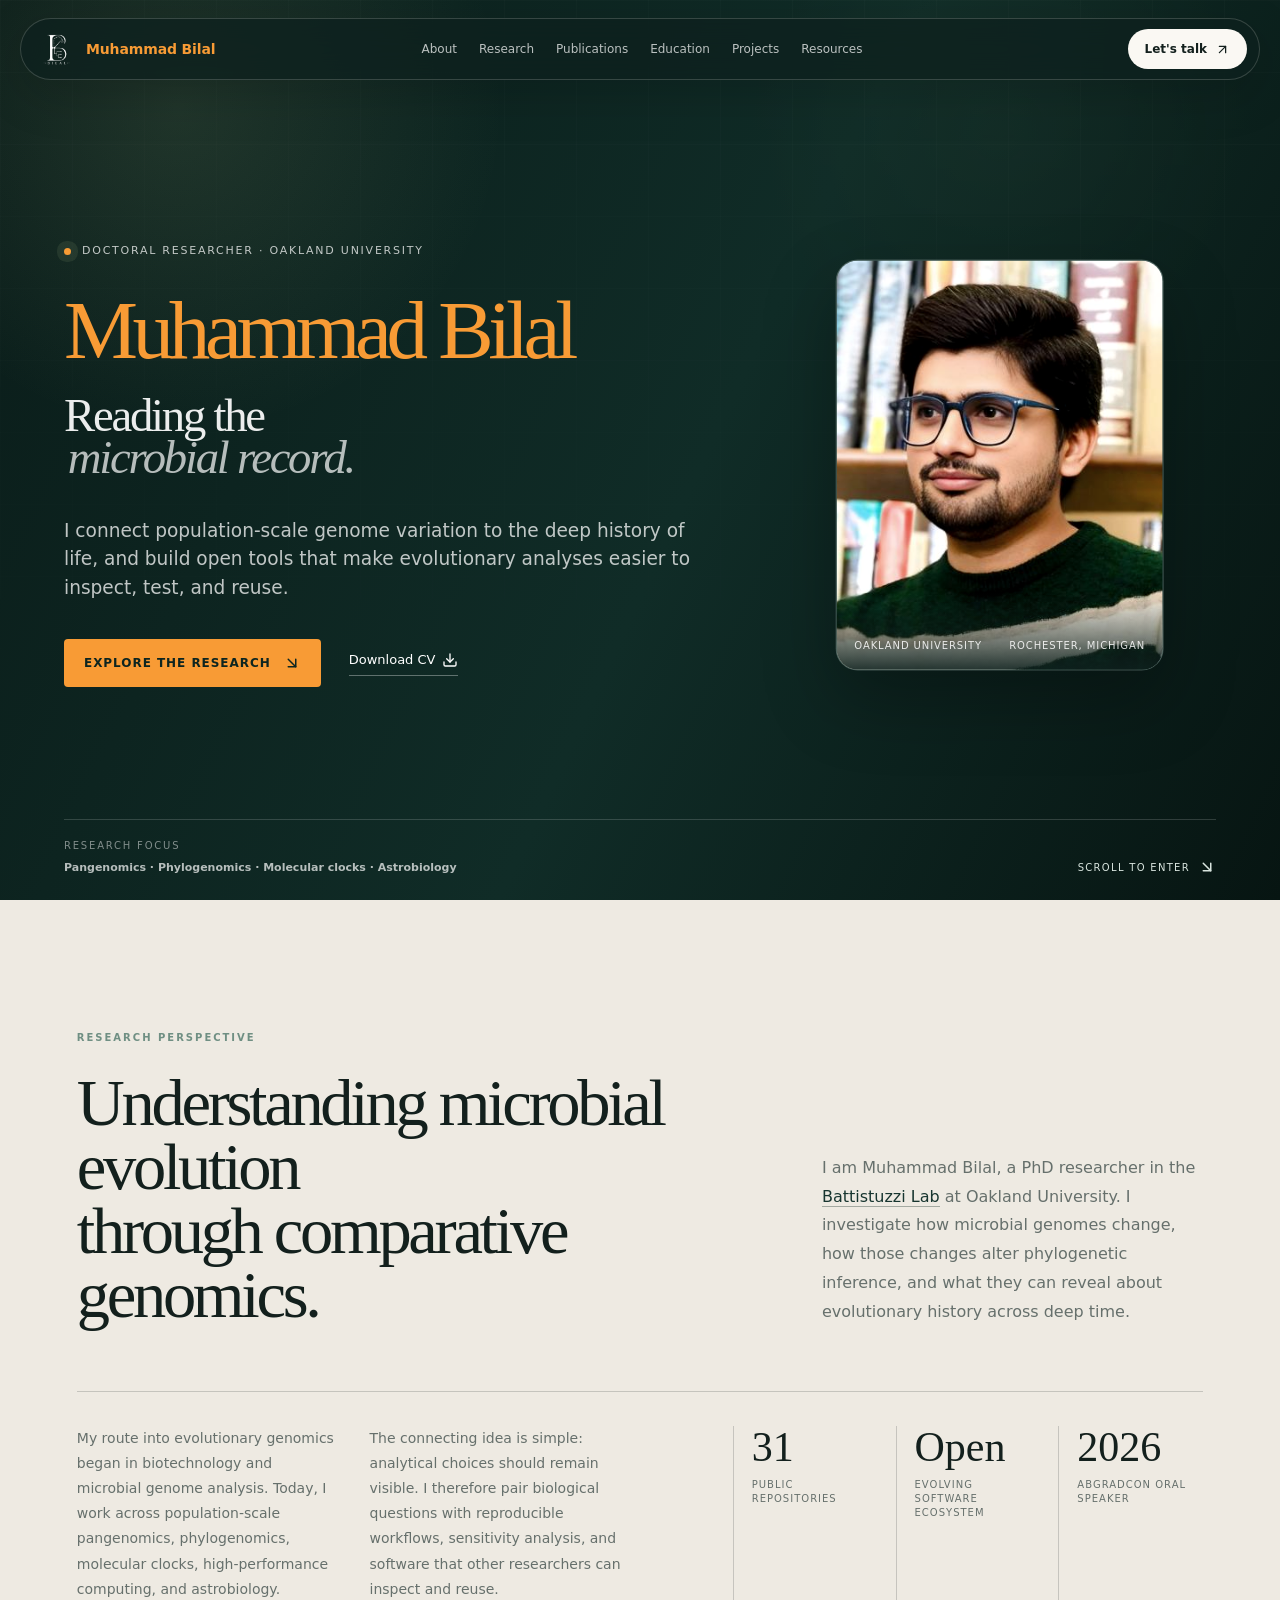
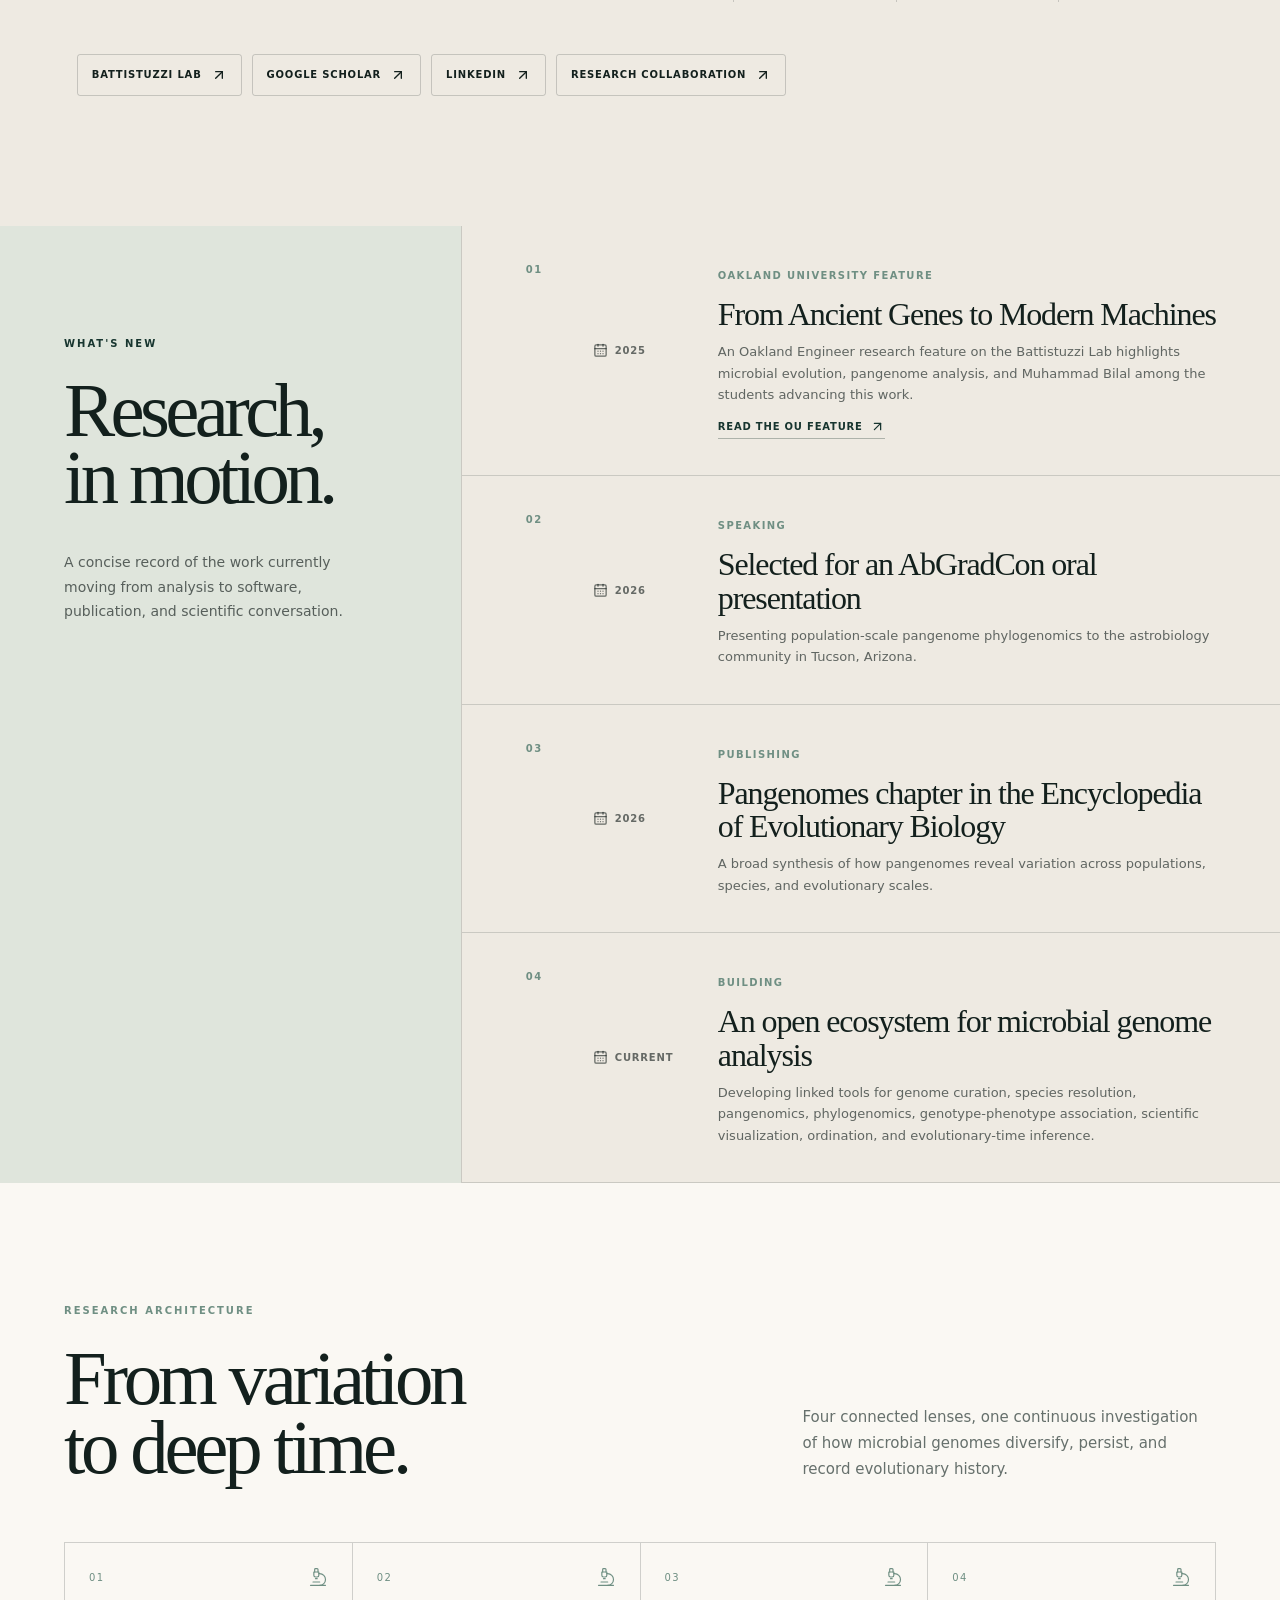
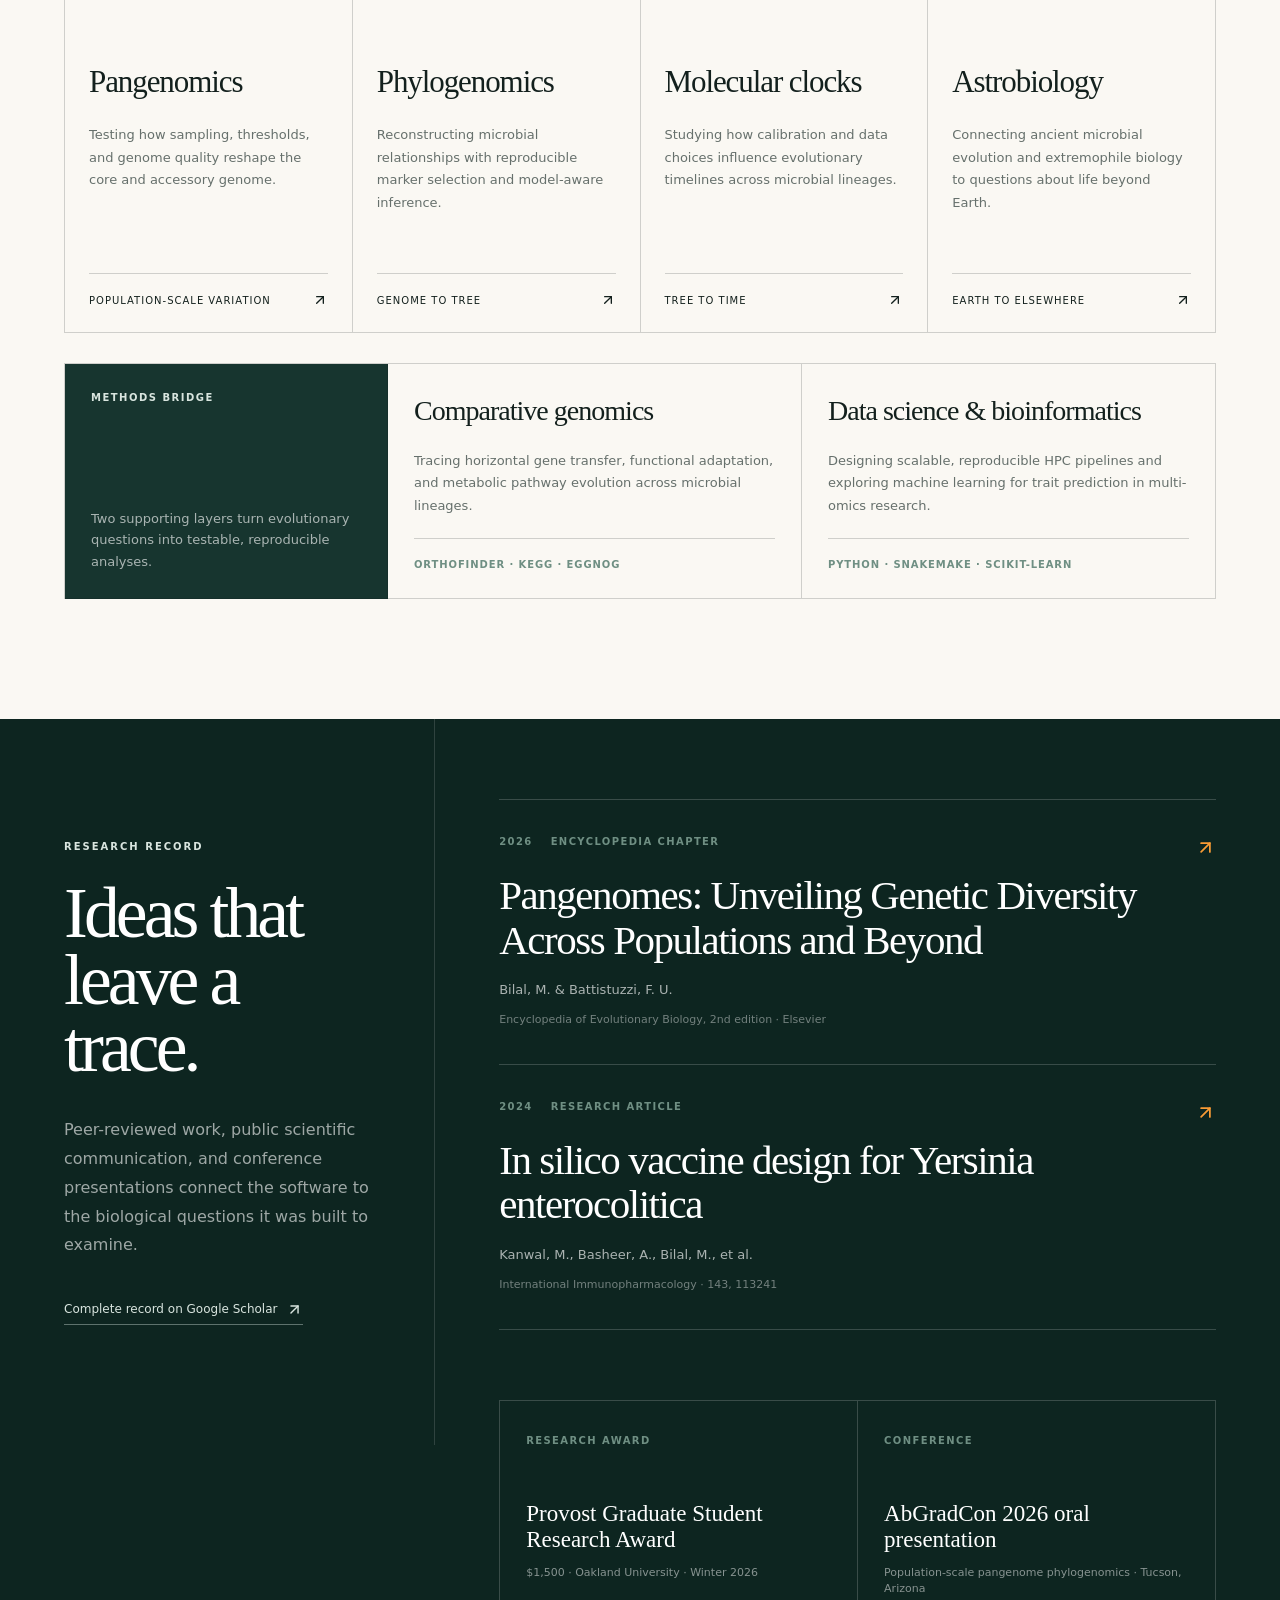
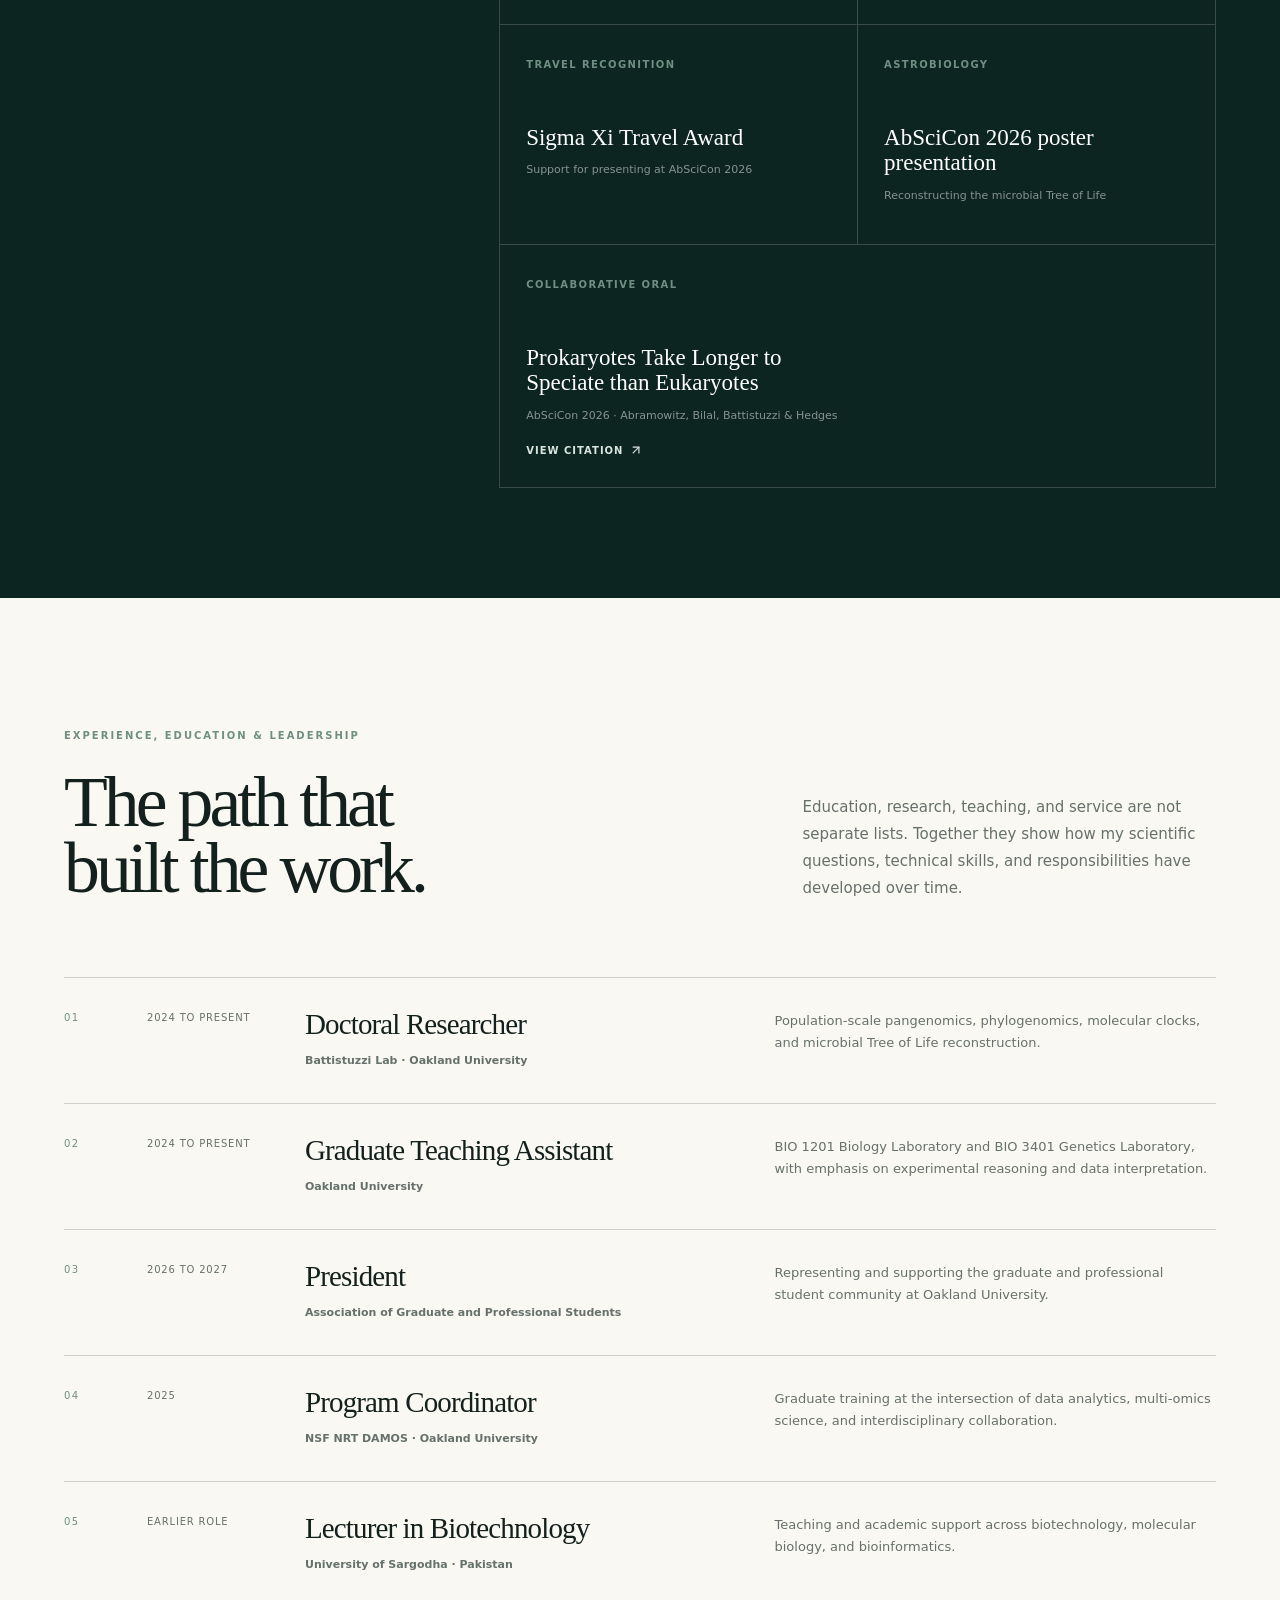
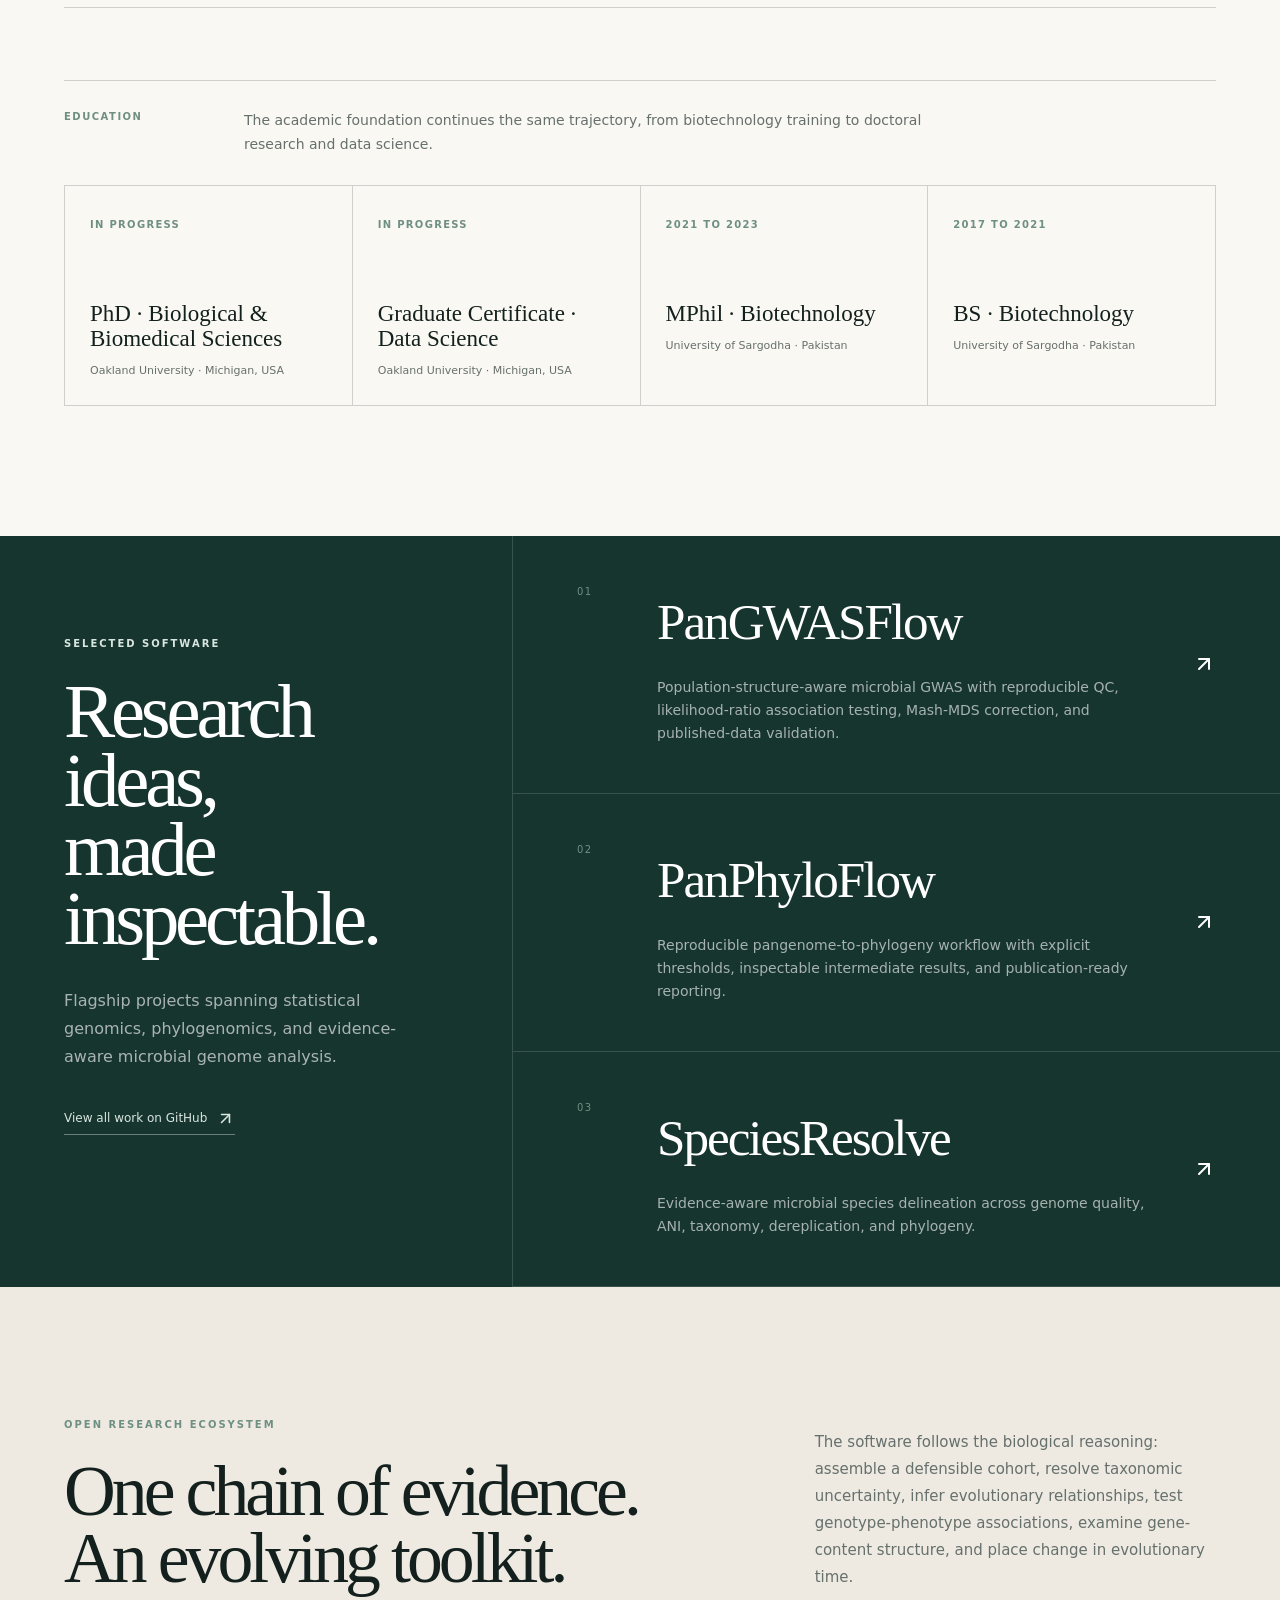
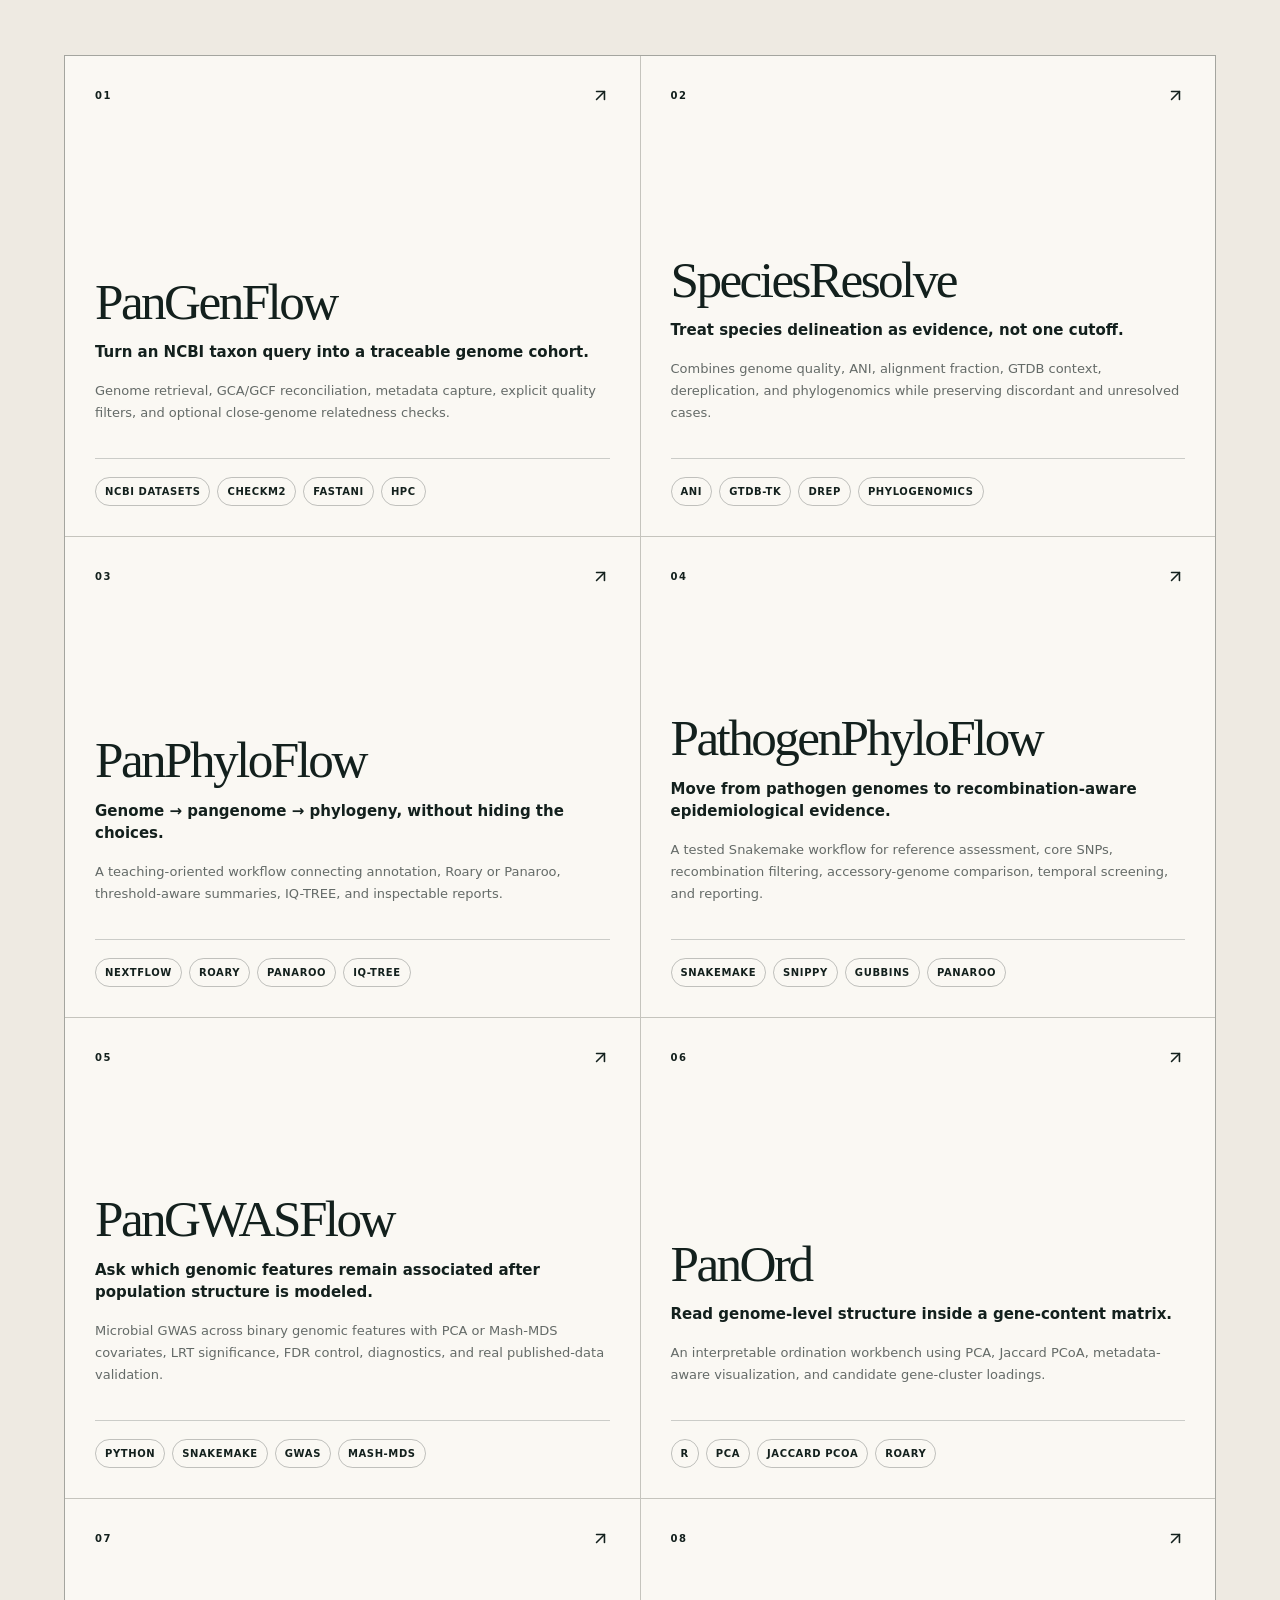
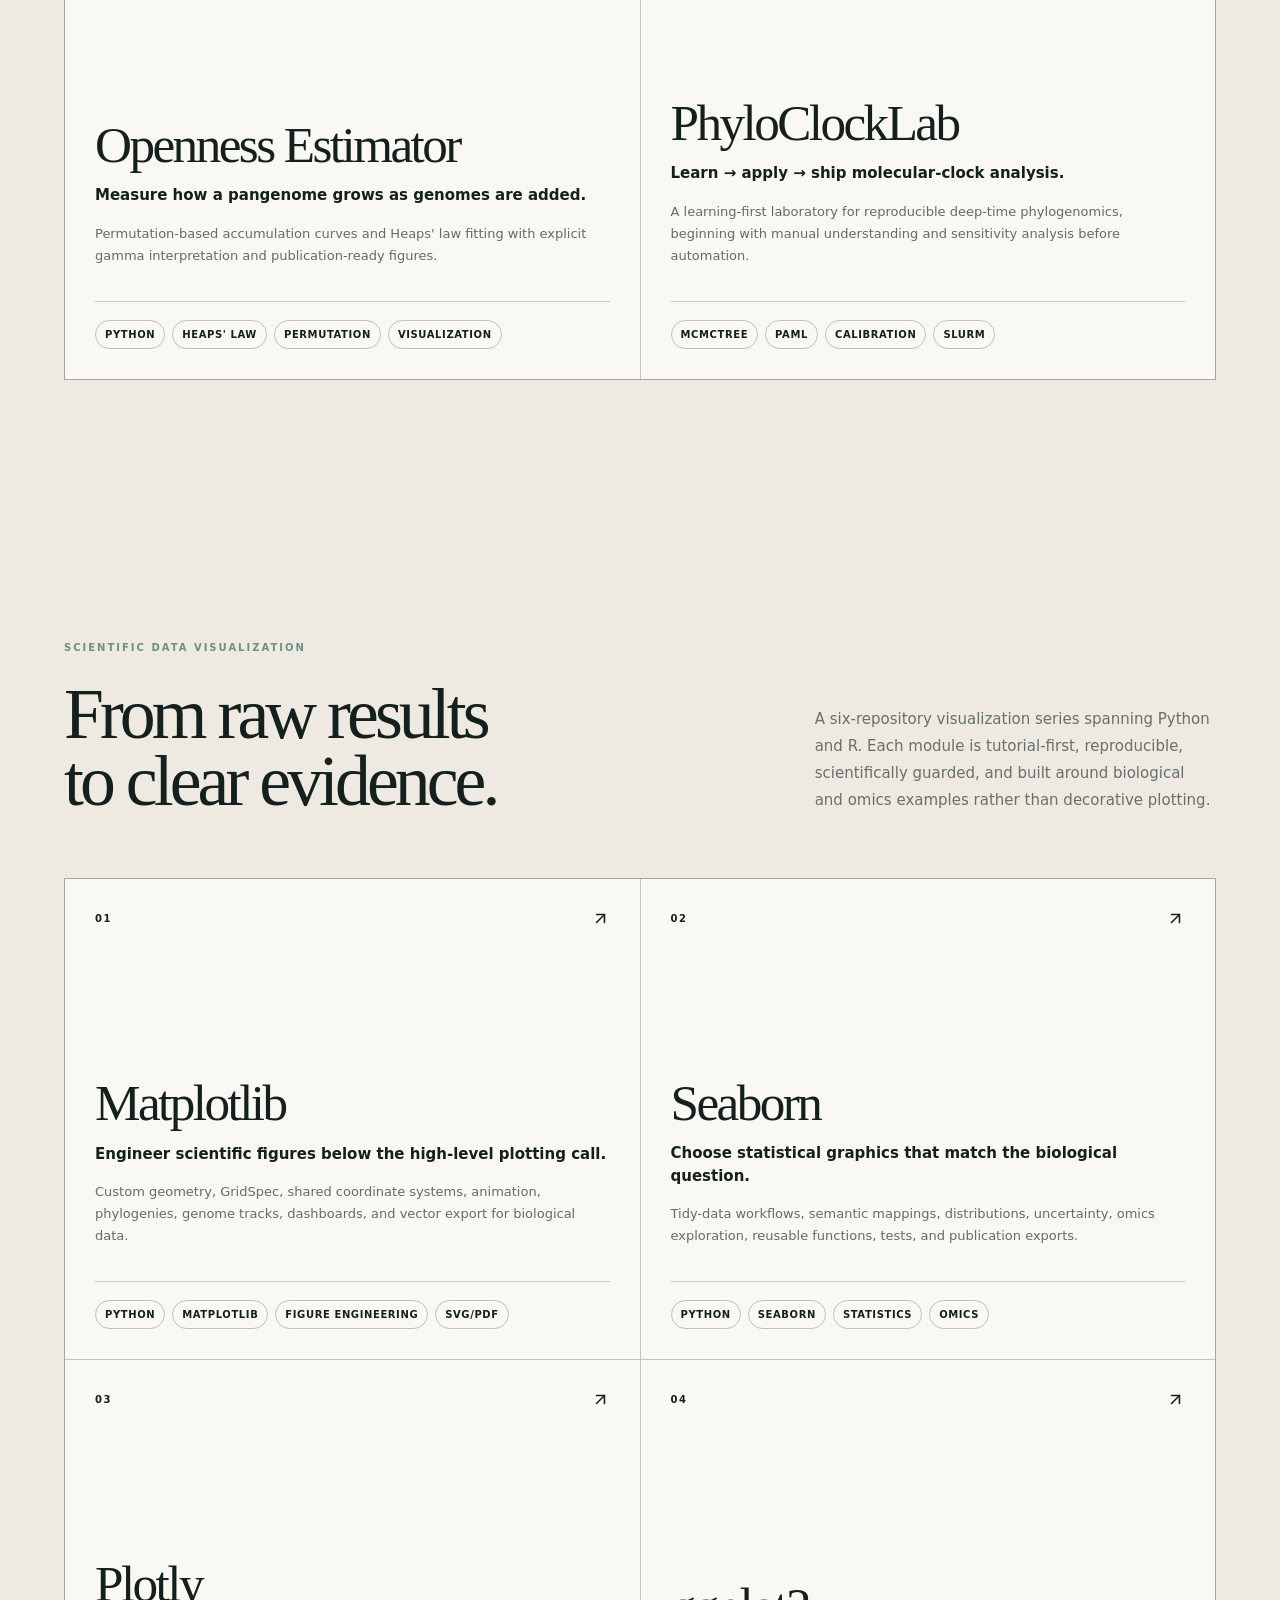
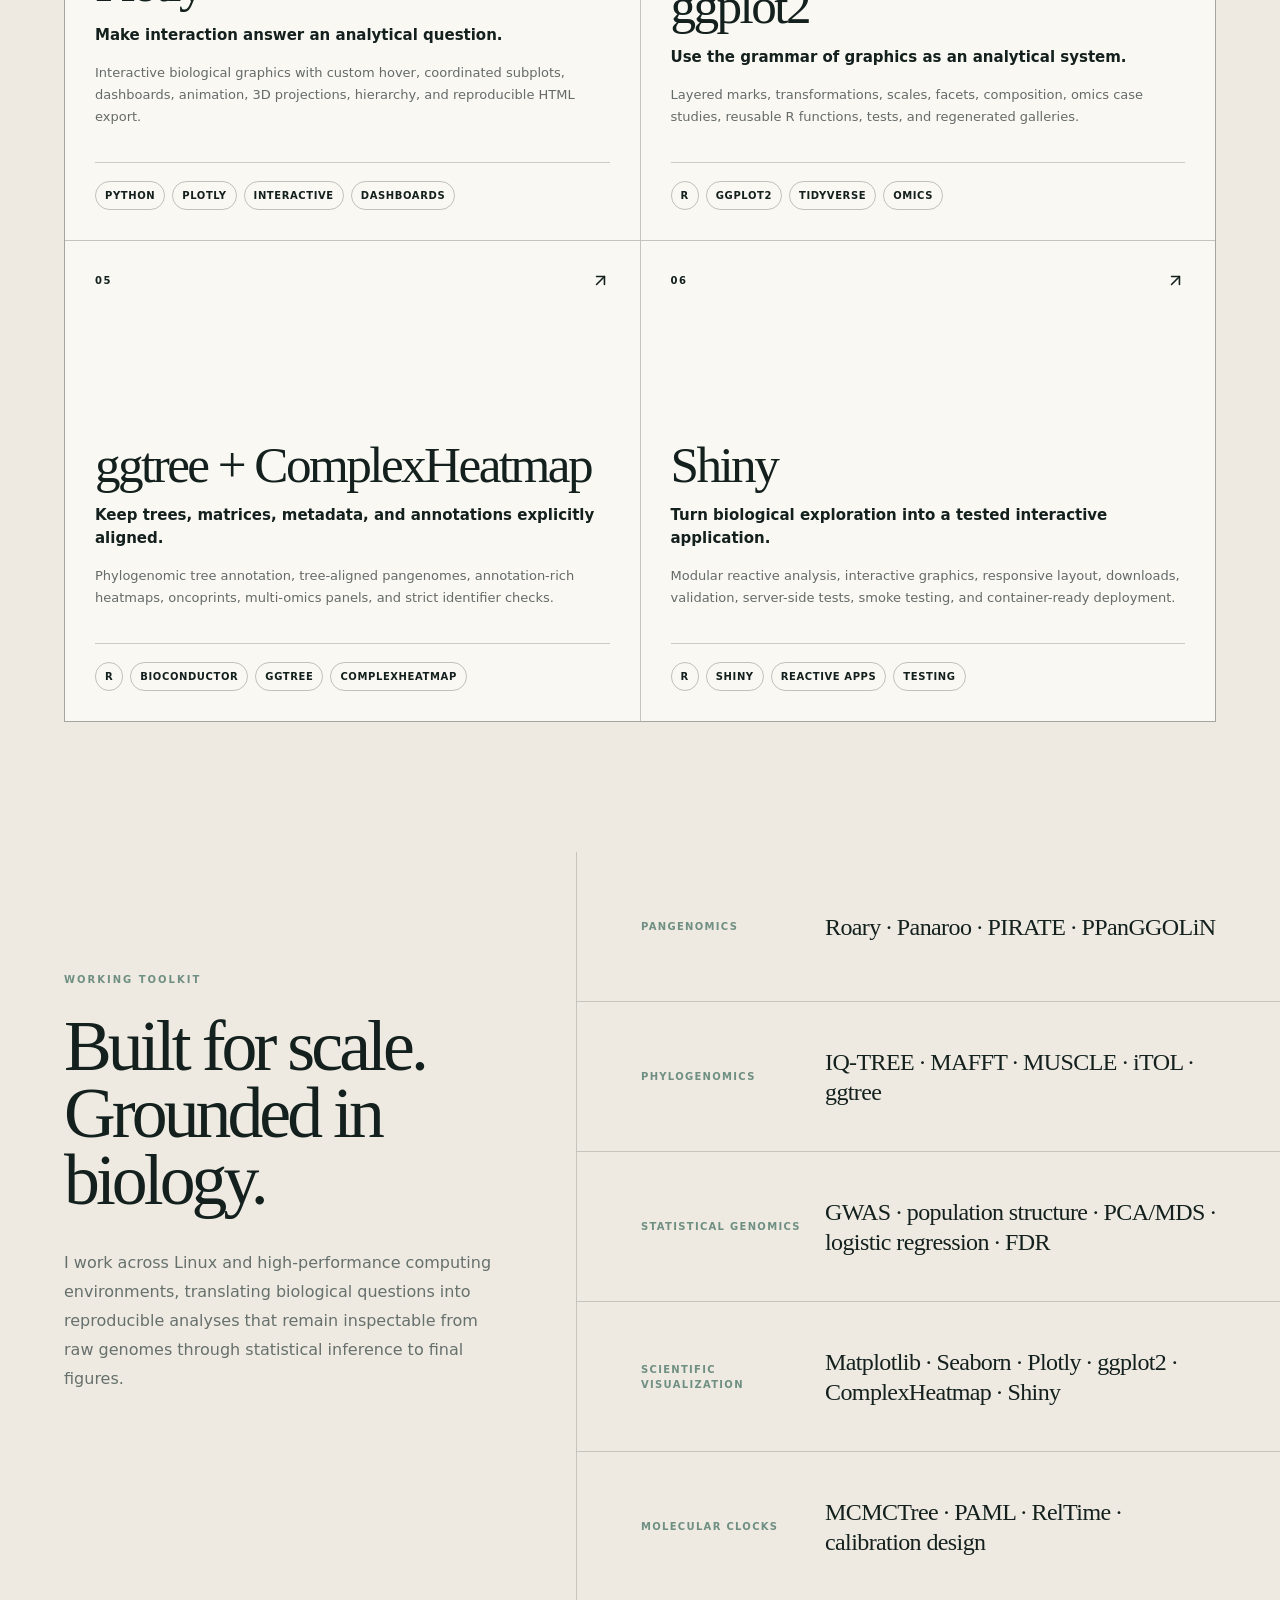
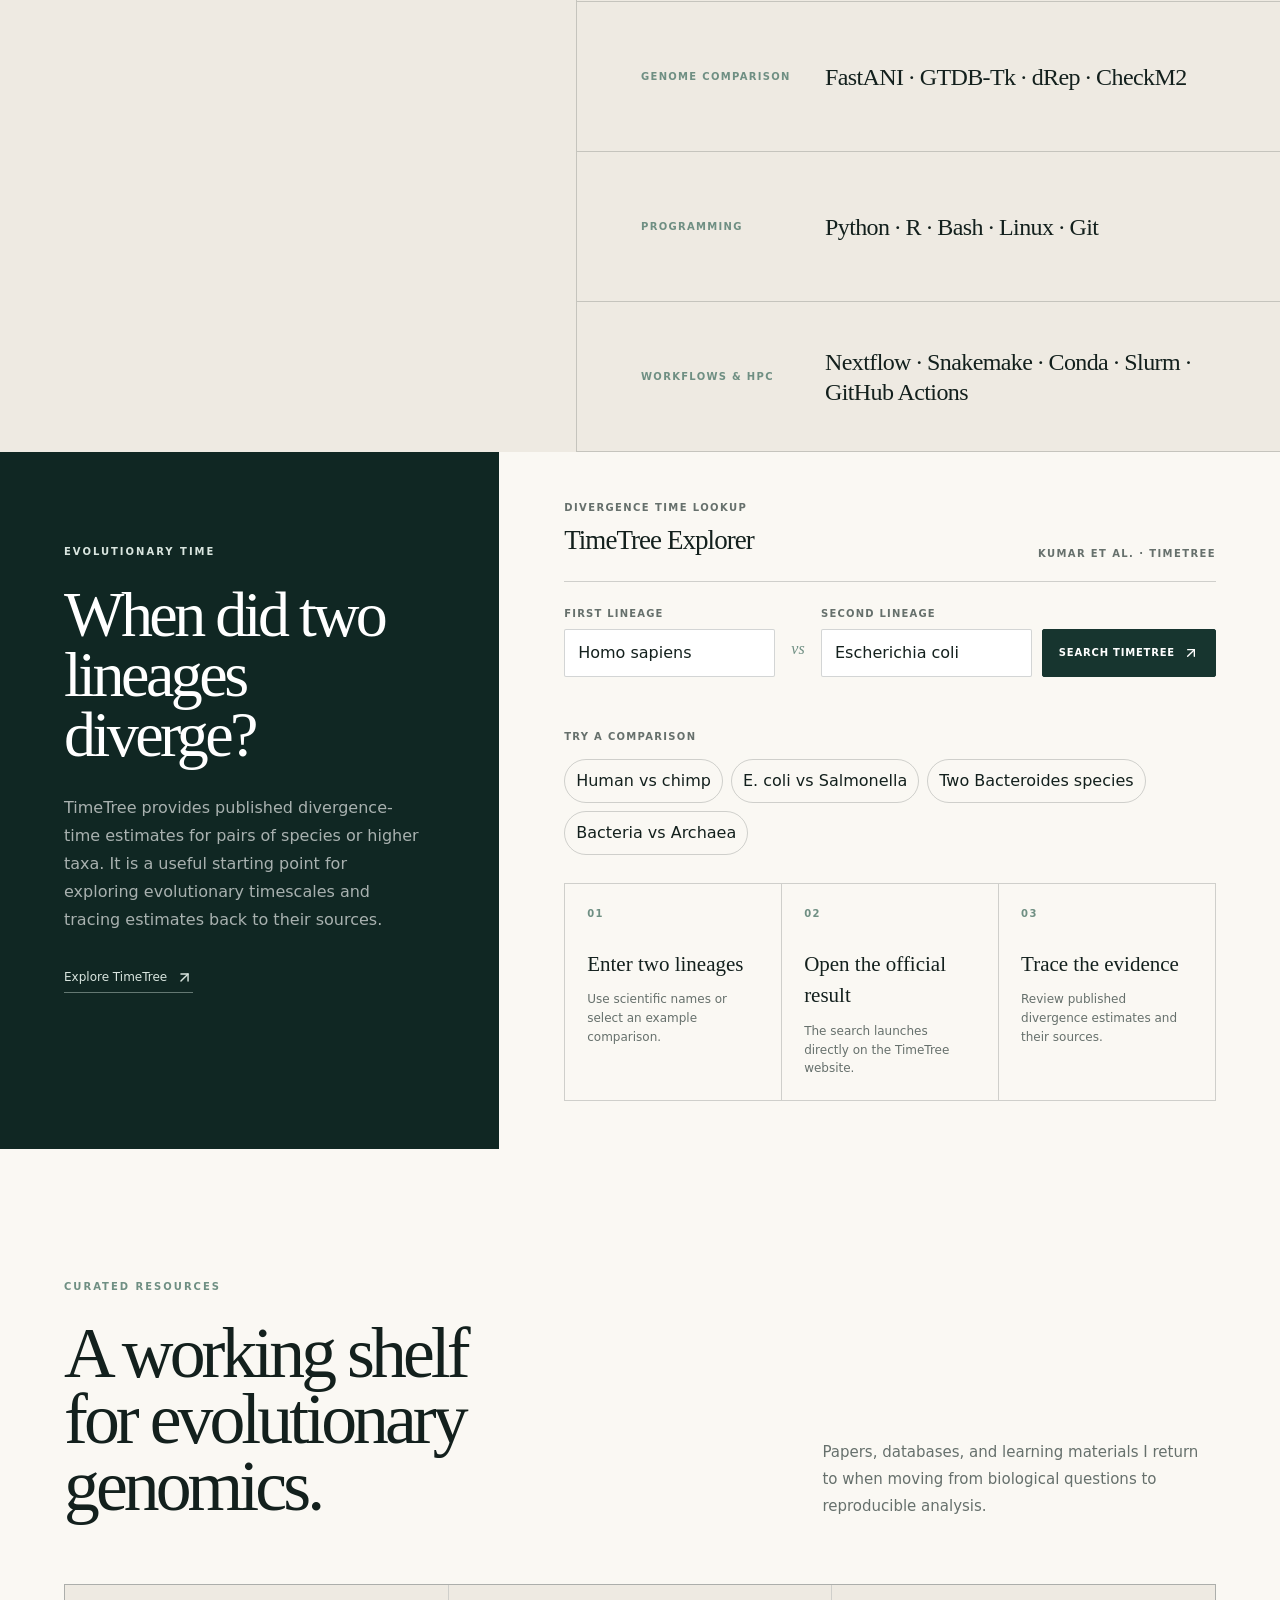
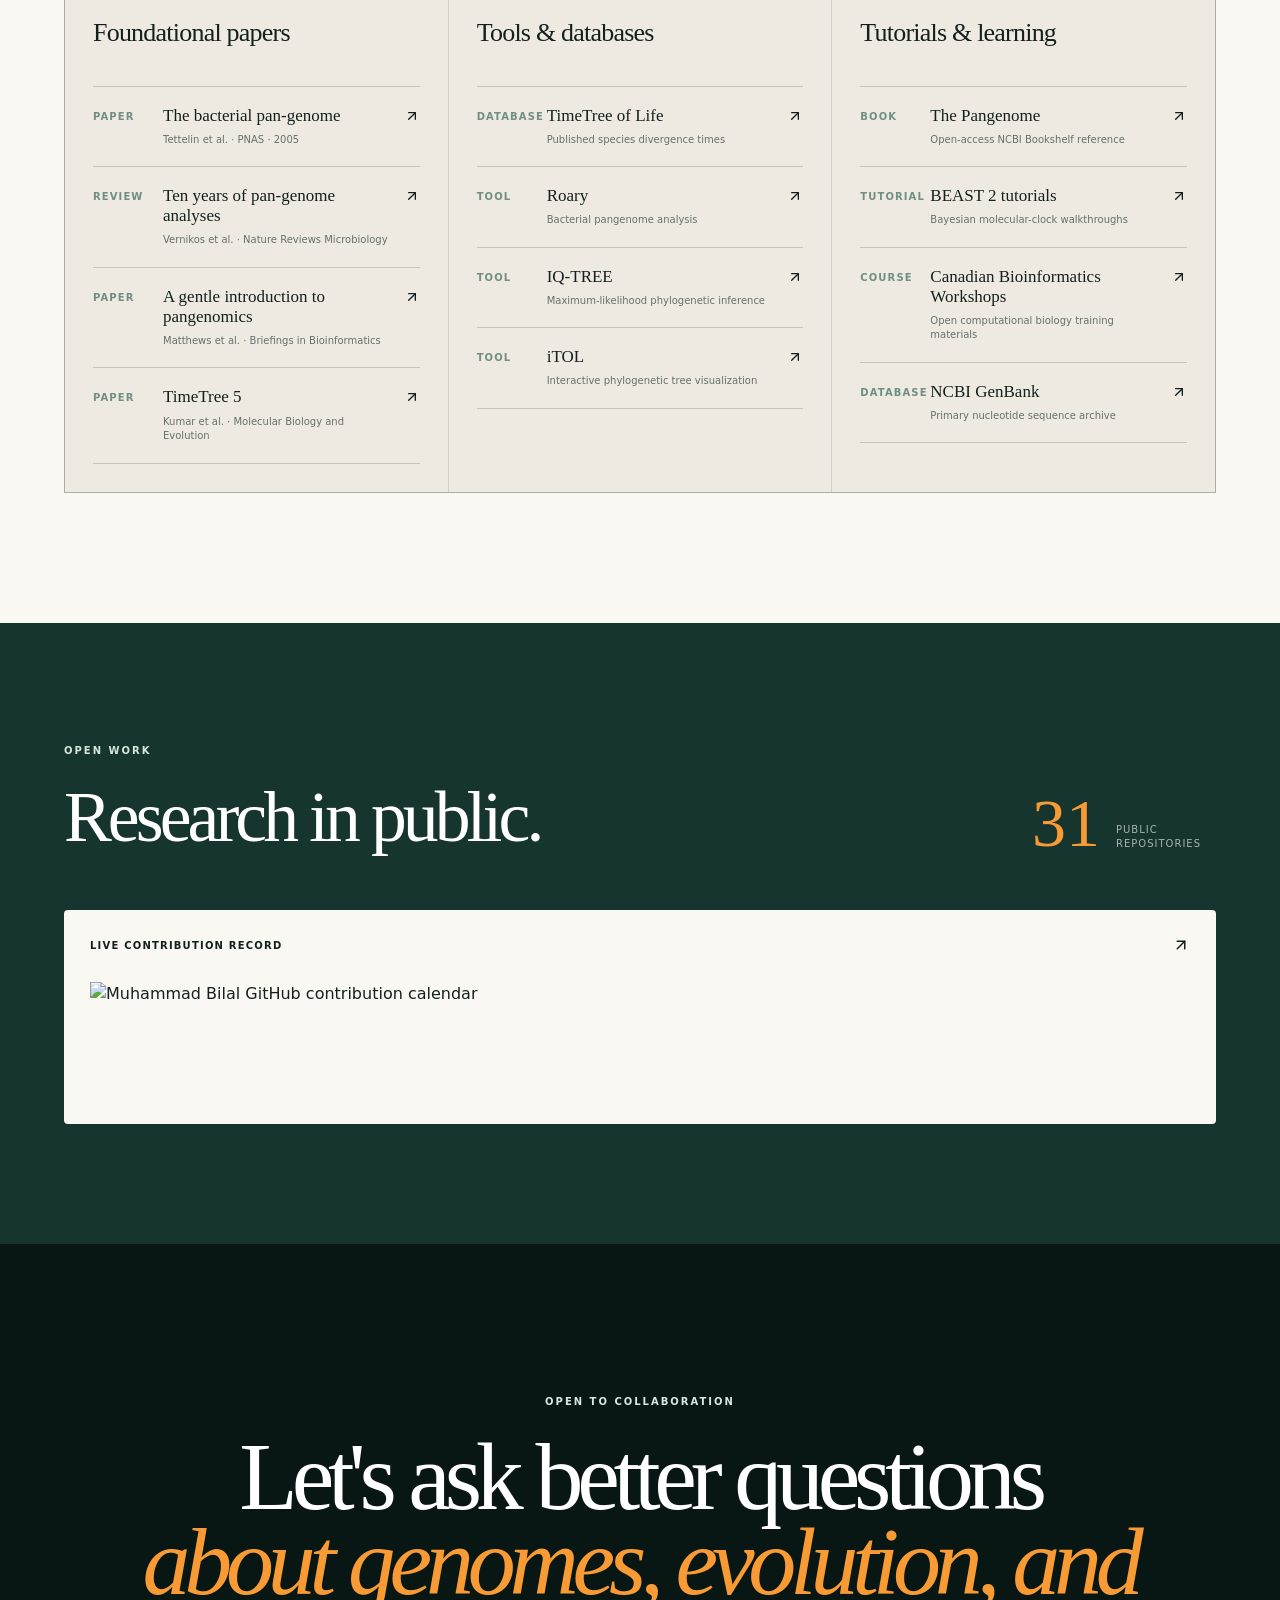
==== commit 809f9559: "Sync portfolio with current GitHub work" ====
--- a/index.html
+++ b/index.html
@@ -14,7 +14,7 @@
   <a href="#projects">Projects</a>
   <a href="#resources">Resources</a>
   <a class="mobile-nav-contact" href="mailto:mbilal@oakland.edu">Let's talk</a>
-</nav><section class="hero" id="top"><div class="hero-grain"></div><div class="hero-copy"><div class="status-line"><span class="status-dot"></span>Doctoral researcher · Oakland University</div><h1 class="hero-name">Muhammad Bilal</h1><p class="hero-title">Reading the<span>microbial record.</span></p><p class="hero-deck">I connect population-scale genome variation to the deep history of life, and build open tools that make evolutionary analyses easier to inspect, test, and reuse.</p><div class="hero-actions"><a class="button-primary" href="#research">Explore the research <svg xmlns="http://www.w3.org/2000/svg" width="18" height="18" viewBox="0 0 24 24" fill="none" stroke="currentColor" stroke-width="2" stroke-linecap="round" stroke-linejoin="round" class="lucide lucide-arrow-down-right" aria-hidden="true"><path d="m7 7 10 10"></path><path d="M17 7v10H7"></path></svg></a><a class="button-text" href="./Muhammad_Bilal_Academic_CV.pdf" download="Muhammad_Bilal_Academic_CV.pdf">Download CV <svg xmlns="http://www.w3.org/2000/svg" width="16" height="16" viewBox="0 0 24 24" fill="none" stroke="currentColor" stroke-width="2" stroke-linecap="round" stroke-linejoin="round" class="lucide lucide-download" aria-hidden="true"><path d="M12 15V3"></path><path d="M21 15v4a2 2 0 0 1-2 2H5a2 2 0 0 1-2-2v-4"></path><path d="m7 10 5 5 5-5"></path></svg></a></div></div><div class="hero-visual" aria-label="Research journey from genomes to evolutionary time"><div class="portrait-wrap"><img src="./muhammad-bilal.jpg" alt="Muhammad Bilal"><div class="portrait-label"><span>Oakland University</span><span>Rochester, Michigan</span></div></div></div><div class="hero-footer"><div><span class="eyebrow">Research focus</span><strong>Pangenomics · Phylogenomics · Molecular clocks · Astrobiology</strong></div><a href="#research" aria-label="Scroll to research">Scroll to enter <svg xmlns="http://www.w3.org/2000/svg" width="18" height="18" viewBox="0 0 24 24" fill="none" stroke="currentColor" stroke-width="2" stroke-linecap="round" stroke-linejoin="round" class="lucide lucide-arrow-down-right" aria-hidden="true"><path d="m7 7 10 10"></path><path d="M17 7v10H7"></path></svg></a></div></section><section class="manifesto" id="about"><div class="about-heading"><div><p class="section-kicker">Research perspective</p><h2>Understanding microbial evolution<br>through comparative genomics.</h2></div><p class="about-lede">I am Muhammad Bilal, a PhD researcher in the<!-- --> <a href="https://www.oakland.edu/biology/directory/battistuzzi/" target="_blank" rel="noreferrer">Battistuzzi Lab</a> <!-- -->at Oakland University. I investigate how microbial genomes change, how those changes alter phylogenetic inference, and what they can reveal about evolutionary history across deep time.</p></div><div class="manifesto-grid"><div class="about-story"><p>My route into evolutionary genomics began in biotechnology and microbial genome analysis. Today, I work across population-scale pangenomics, phylogenomics, molecular clocks, high-performance computing, and astrobiology.</p><p>The connecting idea is simple: analytical choices should remain visible. I therefore pair biological questions with reproducible workflows, sensitivity analysis, and software that other researchers can inspect and reuse.</p></div><div class="metrics" aria-label="Professional highlights"><div><strong>30</strong><span>public repositories</span></div><div><strong>Open</strong><span>evolving software ecosystem</span></div><div><strong>2026</strong><span>AbGradCon oral speaker</span></div></div></div><div class="about-links"><a href="https://www.oakland.edu/biology/directory/battistuzzi/" target="_blank" rel="noreferrer">Battistuzzi Lab <svg xmlns="http://www.w3.org/2000/svg" width="16" height="16" viewBox="0 0 24 24" fill="none" stroke="currentColor" stroke-width="2" stroke-linecap="round" stroke-linejoin="round" class="lucide lucide-arrow-up-right" aria-hidden="true"><path d="M7 7h10v10"></path><path d="M7 17 17 7"></path></svg></a><a href="https://scholar.google.com/citations?user=nQycrykAAAAJ&amp;hl=en" target="_blank" rel="noreferrer">Google Scholar <svg xmlns="http://www.w3.org/2000/svg" width="16" height="16" viewBox="0 0 24 24" fill="none" stroke="currentColor" stroke-width="2" stroke-linecap="round" stroke-linejoin="round" class="lucide lucide-arrow-up-right" aria-hidden="true"><path d="M7 7h10v10"></path><path d="M7 17 17 7"></path></svg></a><a href="https://www.linkedin.com/in/itsmbilal88/" target="_blank" rel="noreferrer">LinkedIn <svg xmlns="http://www.w3.org/2000/svg" width="16" height="16" viewBox="0 0 24 24" fill="none" stroke="currentColor" stroke-width="2" stroke-linecap="round" stroke-linejoin="round" class="lucide lucide-arrow-up-right" aria-hidden="true"><path d="M7 7h10v10"></path><path d="M7 17 17 7"></path></svg></a><a href="mailto:mbilal@oakland.edu?subject=Research%20collaboration">Research collaboration <svg xmlns="http://www.w3.org/2000/svg" width="16" height="16" viewBox="0 0 24 24" fill="none" stroke="currentColor" stroke-width="2" stroke-linecap="round" stroke-linejoin="round" class="lucide lucide-arrow-up-right" aria-hidden="true"><path d="M7 7h10v10"></path><path d="M7 17 17 7"></path></svg></a></div></section><section class="updates-section" id="updates"><div class="updates-heading"><div><p class="section-kicker light">What's new</p><h2>Research,<br>in motion.</h2></div><p>A concise record of the work currently moving from analysis to software, publication, and scientific conversation.</p></div><div class="updates-list"><article><span class="update-index">01</span><span class="update-date"><svg xmlns="http://www.w3.org/2000/svg" width="15" height="15" viewBox="0 0 24 24" fill="none" stroke="currentColor" stroke-width="2" stroke-linecap="round" stroke-linejoin="round" class="lucide lucide-calendar-days" aria-hidden="true"><path d="M8 2v3"></path><path d="M16 2v3"></path><rect x="3" y="3" width="18" height="18" rx="2"></rect><path d="M3 9h18"></path><path d="M8 13h.01"></path><path d="M12 13h.01"></path><path d="M16 13h.01"></path><path d="M8 17h.01"></path><path d="M12 17h.01"></path><path d="M16 17h.01"></path></svg> <!-- -->2025</span><div><small>Oakland University feature</small><h3>From Ancient Genes to Modern Machines</h3><p>An Oakland Engineer research feature on the Battistuzzi Lab highlights microbial evolution, pangenome analysis, and Muhammad Bilal among the students advancing this work.</p><a class="update-link" href="https://www.oakland.edu/oaklandengineer/research/2026/from-ancient-genes-to-modern-machines/" target="_blank" rel="noreferrer">Read the OU feature <svg xmlns="http://www.w3.org/2000/svg" width="15" height="15" viewBox="0 0 24 24" fill="none" stroke="currentColor" stroke-width="2" stroke-linecap="round" stroke-linejoin="round" class="lucide lucide-arrow-up-right" aria-hidden="true"><path d="M7 7h10v10"></path><path d="M7 17 17 7"></path></svg></a></div></article><article><span class="update-index">02</span><span class="update-date"><svg xmlns="http://www.w3.org/2000/svg" width="15" height="15" viewBox="0 0 24 24" fill="none" stroke="currentColor" stroke-width="2" stroke-linecap="round" stroke-linejoin="round" class="lucide lucide-calendar-days" aria-hidden="true"><path d="M8 2v3"></path><path d="M16 2v3"></path><rect x="3" y="3" width="18" height="18" rx="2"></rect><path d="M3 9h18"></path><path d="M8 13h.01"></path><path d="M12 13h.01"></path><path d="M16 13h.01"></path><path d="M8 17h.01"></path><path d="M12 17h.01"></path><path d="M16 17h.01"></path></svg> <!-- -->2026</span><div><small>Speaking</small><h3>Selected for an AbGradCon oral presentation</h3><p>Presenting population-scale pangenome phylogenomics to the astrobiology community in Tucson, Arizona.</p></div></article><article><span class="update-index">03</span><span class="update-date"><svg xmlns="http://www.w3.org/2000/svg" width="15" height="15" viewBox="0 0 24 24" fill="none" stroke="currentColor" stroke-width="2" stroke-linecap="round" stroke-linejoin="round" class="lucide lucide-calendar-days" aria-hidden="true"><path d="M8 2v3"></path><path d="M16 2v3"></path><rect x="3" y="3" width="18" height="18" rx="2"></rect><path d="M3 9h18"></path><path d="M8 13h.01"></path><path d="M12 13h.01"></path><path d="M16 13h.01"></path><path d="M8 17h.01"></path><path d="M12 17h.01"></path><path d="M16 17h.01"></path></svg> <!-- -->2026</span><div><small>Publishing</small><h3>Pangenomes chapter in the Encyclopedia of Evolutionary Biology</h3><p>A broad synthesis of how pangenomes reveal variation across populations, species, and evolutionary scales.</p></div></article><article><span class="update-index">04</span><span class="update-date"><svg xmlns="http://www.w3.org/2000/svg" width="15" height="15" viewBox="0 0 24 24" fill="none" stroke="currentColor" stroke-width="2" stroke-linecap="round" stroke-linejoin="round" class="lucide lucide-calendar-days" aria-hidden="true"><path d="M8 2v3"></path><path d="M16 2v3"></path><rect x="3" y="3" width="18" height="18" rx="2"></rect><path d="M3 9h18"></path><path d="M8 13h.01"></path><path d="M12 13h.01"></path><path d="M16 13h.01"></path><path d="M8 17h.01"></path><path d="M12 17h.01"></path><path d="M16 17h.01"></path></svg> <!-- -->Current</span><div><small>Building</small><h3>An open ecosystem for microbial genome analysis</h3><p>Developing linked tools for genome curation, species resolution, pangenomics, phylogenomics, genotype-phenotype association, scientific visualization, ordination, and evolutionary-time inference.</p></div></article></div></section><section class="research-section" id="research"><div class="section-heading"><div><p class="section-kicker">Research architecture</p><h2>From variation<br>to deep time.</h2></div><p>Four connected lenses, one continuous investigation of how microbial genomes diversify, persist, and record evolutionary history.</p></div><div class="research-grid"><article class="research-card"><div class="research-card-top"><span>01</span><svg xmlns="http://www.w3.org/2000/svg" width="20" height="20" viewBox="0 0 24 24" fill="none" stroke="currentColor" stroke-width="1.4" stroke-linecap="round" stroke-linejoin="round" class="lucide lucide-microscope" aria-hidden="true"><path d="M6 18h8"></path><path d="M3 22h18"></path><path d="M14 22a7 7 0 1 0 0-14h-1"></path><path d="M9 14h2"></path><path d="M9 12a2 2 0 0 1-2-2V6h6v4a2 2 0 0 1-2 2Z"></path><path d="M12 6V3a1 1 0 0 0-1-1H9a1 1 0 0 0-1 1v3"></path></svg></div><h3>Pangenomics</h3><p>Testing how sampling, thresholds, and genome quality reshape the core and accessory genome.</p><div class="research-detail"><span>Population-scale variation</span><svg xmlns="http://www.w3.org/2000/svg" width="16" height="16" viewBox="0 0 24 24" fill="none" stroke="currentColor" stroke-width="2" stroke-linecap="round" stroke-linejoin="round" class="lucide lucide-arrow-up-right" aria-hidden="true"><path d="M7 7h10v10"></path><path d="M7 17 17 7"></path></svg></div></article><article class="research-card"><div class="research-card-top"><span>02</span><svg xmlns="http://www.w3.org/2000/svg" width="20" height="20" viewBox="0 0 24 24" fill="none" stroke="currentColor" stroke-width="1.4" stroke-linecap="round" stroke-linejoin="round" class="lucide lucide-microscope" aria-hidden="true"><path d="M6 18h8"></path><path d="M3 22h18"></path><path d="M14 22a7 7 0 1 0 0-14h-1"></path><path d="M9 14h2"></path><path d="M9 12a2 2 0 0 1-2-2V6h6v4a2 2 0 0 1-2 2Z"></path><path d="M12 6V3a1 1 0 0 0-1-1H9a1 1 0 0 0-1 1v3"></path></svg></div><h3>Phylogenomics</h3><p>Reconstructing microbial relationships with reproducible marker selection and model-aware inference.</p><div class="research-detail"><span>Genome to tree</span><svg xmlns="http://www.w3.org/2000/svg" width="16" height="16" viewBox="0 0 24 24" fill="none" stroke="currentColor" stroke-width="2" stroke-linecap="round" stroke-linejoin="round" class="lucide lucide-arrow-up-right" aria-hidden="true"><path d="M7 7h10v10"></path><path d="M7 17 17 7"></path></svg></div></article><article class="research-card"><div class="research-card-top"><span>03</span><svg xmlns="http://www.w3.org/2000/svg" width="20" height="20" viewBox="0 0 24 24" fill="none" stroke="currentColor" stroke-width="1.4" stroke-linecap="round" stroke-linejoin="round" class="lucide lucide-microscope" aria-hidden="true"><path d="M6 18h8"></path><path d="M3 22h18"></path><path d="M14 22a7 7 0 1 0 0-14h-1"></path><path d="M9 14h2"></path><path d="M9 12a2 2 0 0 1-2-2V6h6v4a2 2 0 0 1-2 2Z"></path><path d="M12 6V3a1 1 0 0 0-1-1H9a1 1 0 0 0-1 1v3"></path></svg></div><h3>Molecular clocks</h3><p>Studying how calibration and data choices influence evolutionary timelines across microbial lineages.</p><div class="research-detail"><span>Tree to time</span><svg xmlns="http://www.w3.org/2000/svg" width="16" height="16" viewBox="0 0 24 24" fill="none" stroke="currentColor" stroke-width="2" stroke-linecap="round" stroke-linejoin="round" class="lucide lucide-arrow-up-right" aria-hidden="true"><path d="M7 7h10v10"></path><path d="M7 17 17 7"></path></svg></div></article><article class="research-card"><div class="research-card-top"><span>04</span><svg xmlns="http://www.w3.org/2000/svg" width="20" height="20" viewBox="0 0 24 24" fill="none" stroke="currentColor" stroke-width="1.4" stroke-linecap="round" stroke-linejoin="round" class="lucide lucide-microscope" aria-hidden="true"><path d="M6 18h8"></path><path d="M3 22h18"></path><path d="M14 22a7 7 0 1 0 0-14h-1"></path><path d="M9 14h2"></path><path d="M9 12a2 2 0 0 1-2-2V6h6v4a2 2 0 0 1-2 2Z"></path><path d="M12 6V3a1 1 0 0 0-1-1H9a1 1 0 0 0-1 1v3"></path></svg></div><h3>Astrobiology</h3><p>Connecting ancient microbial evolution and extremophile biology to questions about life beyond Earth.</p><div class="research-detail"><span>Earth to elsewhere</span><svg xmlns="http://www.w3.org/2000/svg" width="16" height="16" viewBox="0 0 24 24" fill="none" stroke="currentColor" stroke-width="2" stroke-linecap="round" stroke-linejoin="round" class="lucide lucide-arrow-up-right" aria-hidden="true"><path d="M7 7h10v10"></path><path d="M7 17 17 7"></path></svg></div></article></div><div class="research-extensions" aria-label="Methods that extend the research program"><div class="extension-intro"><span>Methods bridge</span><p>Two supporting layers turn evolutionary questions into testable, reproducible analyses.</p></div><article><h3>Comparative genomics</h3><p>Tracing horizontal gene transfer, functional adaptation, and metabolic pathway evolution across microbial lineages.</p><span>OrthoFinder · KEGG · eggNOG</span></article><article><h3>Data science &amp; bioinformatics</h3><p>Designing scalable, reproducible HPC pipelines and exploring machine learning for trait prediction in multi-omics research.</p><span>Python · Snakemake · scikit-learn</span></article></div></section><section class="evidence-section" id="publications"><div class="evidence-side"><p class="section-kicker light">Research record</p><h2>Ideas that<br>leave a trace.</h2><p>Peer-reviewed work, public scientific communication, and conference presentations connect the software to the biological questions it was built to examine.</p><a href="https://scholar.google.com/citations?user=nQycrykAAAAJ&amp;hl=en" target="_blank" rel="noreferrer">Complete record on Google Scholar <svg xmlns="http://www.w3.org/2000/svg" width="17" height="17" viewBox="0 0 24 24" fill="none" stroke="currentColor" stroke-width="2" stroke-linecap="round" stroke-linejoin="round" class="lucide lucide-arrow-up-right" aria-hidden="true"><path d="M7 7h10v10"></path><path d="M7 17 17 7"></path></svg></a></div><div class="evidence-main"><div class="publication-list"><a href="https://doi.org/10.1016/B978-0-443-15750-9.00139-7" target="_blank" rel="noreferrer"><div class="publication-meta"><span>2026</span><span>Encyclopedia chapter</span></div><h3>Pangenomes: Unveiling Genetic Diversity Across Populations and Beyond</h3><p>Bilal, M. &amp; Battistuzzi, F. U.</p><strong>Encyclopedia of Evolutionary Biology, 2nd edition · Elsevier</strong><svg xmlns="http://www.w3.org/2000/svg" width="21" height="21" viewBox="0 0 24 24" fill="none" stroke="currentColor" stroke-width="2" stroke-linecap="round" stroke-linejoin="round" class="lucide lucide-arrow-up-right publication-arrow" aria-hidden="true"><path d="M7 7h10v10"></path><path d="M7 17 17 7"></path></svg></a><a href="https://doi.org/10.1016/j.intimp.2024.113241" target="_blank" rel="noreferrer"><div class="publication-meta"><span>2024</span><span>Research article</span></div><h3>In silico vaccine design for Yersinia enterocolitica</h3><p>Kanwal, M., Basheer, A., Bilal, M., et al.</p><strong>International Immunopharmacology · 143, 113241</strong><svg xmlns="http://www.w3.org/2000/svg" width="21" height="21" viewBox="0 0 24 24" fill="none" stroke="currentColor" stroke-width="2" stroke-linecap="round" stroke-linejoin="round" class="lucide lucide-arrow-up-right publication-arrow" aria-hidden="true"><path d="M7 7h10v10"></path><path d="M7 17 17 7"></path></svg></a></div><div class="recognition-grid"><article><span>Research award</span><h3>Provost Graduate Student Research Award</h3><p>$1,500 · Oakland University · Winter 2026</p></article><article><span>Conference</span><h3>AbGradCon 2026 oral presentation</h3><p>Population-scale pangenome phylogenomics · Tucson, Arizona</p></article><article><span>Travel recognition</span><h3>Sigma Xi Travel Award</h3><p>Support for presenting at AbSciCon 2026</p></article><article><span>Astrobiology</span><h3>AbSciCon 2026 poster presentation</h3><p>Reconstructing the microbial Tree of Life</p></article><article><span>Collaborative oral</span><h3>Prokaryotes Take Longer to Speciate than Eukaryotes</h3><p>AbSciCon 2026 · Abramowitz, Bilal, Battistuzzi &amp; Hedges</p><a class="recognition-link" href="https://scholar.google.com/citations?view_op=view_citation&amp;hl=en&amp;user=nQycrykAAAAJ&amp;citation_for_view=nQycrykAAAAJ:UeHWp8X0CEIC" target="_blank" rel="noreferrer">View citation <svg xmlns="http://www.w3.org/2000/svg" width="14" height="14" viewBox="0 0 24 24" fill="none" stroke="currentColor" stroke-width="2" stroke-linecap="round" stroke-linejoin="round" class="lucide lucide-arrow-up-right" aria-hidden="true"><path d="M7 7h10v10"></path><path d="M7 17 17 7"></path></svg></a></article></div></div></section><section class="journey-section" id="journey"><div class="journey-heading"><div><p class="section-kicker">Experience, education &amp; leadership</p><h2>The path that<br>built the work.</h2></div><p>Education, research, teaching, and service are not separate lists. Together they show how my scientific questions, technical skills, and responsibilities have developed over time.</p></div><div class="timeline-list"><article><span class="timeline-index">01</span><span class="timeline-period">2024 to present</span><div><h3>Doctoral Researcher</h3><strong>Battistuzzi Lab · Oakland University</strong></div><p>Population-scale pangenomics, phylogenomics, molecular clocks, and microbial Tree of Life reconstruction.</p></article><article><span class="timeline-index">02</span><span class="timeline-period">2024 to present</span><div><h3>Graduate Teaching Assistant</h3><strong>Oakland University</strong></div><p>BIO 1201 Biology Laboratory and BIO 3401 Genetics Laboratory, with emphasis on experimental reasoning and data interpretation.</p></article><article><span class="timeline-index">03</span><span class="timeline-period">2026 to 2027</span><div><h3>President</h3><strong>Association of Graduate and Professional Students</strong></div><p>Representing and supporting the graduate and professional student community at Oakland University.</p></article><article><span class="timeline-index">04</span><span class="timeline-period">2025</span><div><h3>Program Coordinator</h3><strong>NSF NRT DAMOS · Oakland University</strong></div><p>Graduate training at the intersection of data analytics, multi-omics science, and interdisciplinary collaboration.</p></article><article><span class="timeline-index">05</span><span class="timeline-period">Earlier role</span><div><h3>Lecturer in Biotechnology</h3><strong>University of Sargodha · Pakistan</strong></div><p>Teaching and academic support across biotechnology, molecular biology, and bioinformatics.</p></article></div><div class="education-bridge"><span>Education</span><p>The academic foundation continues the same trajectory, from biotechnology training to doctoral research and data science.</p></div><div class="education-row"><article><span>In progress</span><h3>PhD · Biological &amp; Biomedical Sciences</h3><p>Oakland University · Michigan, USA</p></article><article><span>In progress</span><h3>Graduate Certificate · Data Science</h3><p>Oakland University · Michigan, USA</p></article><article><span>2021 to 2023</span><h3>MPhil · Biotechnology</h3><p>University of Sargodha · Pakistan</p></article><article><span>2017 to 2021</span><h3>BS · Biotechnology</h3><p>University of Sargodha · Pakistan</p></article></div></section><section class="work-preview" id="work"><div class="work-preview-copy"><p class="section-kicker light">Selected software</p><h2>Research ideas,<br>made inspectable.</h2><p>Flagship projects spanning statistical genomics, phylogenomics, and evidence-aware microbial genome analysis.</p><a href="https://github.com/mbilal-OU" target="_blank" rel="noreferrer">View all work on GitHub <svg xmlns="http://www.w3.org/2000/svg" width="19" height="19" viewBox="0 0 24 24" fill="none" stroke="currentColor" stroke-width="2" stroke-linecap="round" stroke-linejoin="round" class="lucide lucide-arrow-up-right" aria-hidden="true"><path d="M7 7h10v10"></path><path d="M7 17 17 7"></path></svg></a></div><div class="featured-projects"><a href="https://github.com/mbilal-OU/PanGWASFlow" target="_blank" rel="noreferrer"><span class="project-number">01</span><div><h3>PanGWASFlow</h3><p>Population-structure-aware microbial GWAS with reproducible QC, likelihood-ratio association testing, Mash-MDS correction, and published-data validation.</p></div><svg xmlns="http://www.w3.org/2000/svg" width="24" height="24" viewBox="0 0 24 24" fill="none" stroke="currentColor" stroke-width="2" stroke-linecap="round" stroke-linejoin="round" class="lucide lucide-arrow-up-right" aria-hidden="true"><path d="M7 7h10v10"></path><path d="M7 17 17 7"></path></svg></a><a href="https://github.com/mbilal-OU/PanPhyloFlow" target="_blank" rel="noreferrer"><span class="project-number">02</span><div><h3>PanPhyloFlow</h3><p>Reproducible pangenome-to-phylogeny workflow with explicit thresholds, inspectable intermediate results, and publication-ready reporting.</p></div><svg xmlns="http://www.w3.org/2000/svg" width="24" height="24" viewBox="0 0 24 24" fill="none" stroke="currentColor" stroke-width="2" stroke-linecap="round" stroke-linejoin="round" class="lucide lucide-arrow-up-right" aria-hidden="true"><path d="M7 7h10v10"></path><path d="M7 17 17 7"></path></svg></a><a href="https://github.com/mbilal-OU/SpeciesResolve" target="_blank" rel="noreferrer"><span class="project-number">03</span><div><h3>SpeciesResolve</h3><p>Evidence-aware microbial species delineation across genome quality, ANI, taxonomy, dereplication, and phylogeny.</p></div><svg xmlns="http://www.w3.org/2000/svg" width="24" height="24" viewBox="0 0 24 24" fill="none" stroke="currentColor" stroke-width="2" stroke-linecap="round" stroke-linejoin="round" class="lucide lucide-arrow-up-right" aria-hidden="true"><path d="M7 7h10v10"></path><path d="M7 17 17 7"></path></svg></a></div></section><section class="project-ecosystem" id="projects"><div class="ecosystem-intro"><div><p class="section-kicker">Open research ecosystem</p><h2>One chain of evidence.<br>An evolving toolkit.</h2></div><p>The software follows the biological reasoning: assemble a defensible cohort, resolve taxonomic uncertainty, infer evolutionary relationships, test genotype-phenotype associations, examine gene-content structure, and place change in evolutionary time.</p></div><div class="project-grid"><a class="project-tile coral" href="https://github.com/mbilal-OU/PanGenFlow" target="_blank" rel="noreferrer"><div class="project-tile-head"><span>01</span><svg xmlns="http://www.w3.org/2000/svg" width="19" height="19" viewBox="0 0 24 24" fill="none" stroke="currentColor" stroke-width="2" stroke-linecap="round" stroke-linejoin="round" class="lucide lucide-arrow-up-right" aria-hidden="true"><path d="M7 7h10v10"></path><path d="M7 17 17 7"></path></svg></div><div><h3>PanGenFlow</h3><strong>Turn an NCBI taxon query into a traceable genome cohort.</strong><p>Genome retrieval, GCA/GCF reconciliation, metadata capture, explicit quality filters, and optional close-genome relatedness checks.</p></div><div class="project-tags"><span>NCBI Datasets</span><span>CheckM2</span><span>FastANI</span><span>HPC</span></div></a><a class="project-tile paper" href="https://github.com/mbilal-OU/SpeciesResolve" target="_blank" rel="noreferrer"><div class="project-tile-head"><span>02</span><svg xmlns="http://www.w3.org/2000/svg" width="19" height="19" viewBox="0 0 24 24" fill="none" stroke="currentColor" stroke-width="2" stroke-linecap="round" stroke-linejoin="round" class="lucide lucide-arrow-up-right" aria-hidden="true"><path d="M7 7h10v10"></path><path d="M7 17 17 7"></path></svg></div><div><h3>SpeciesResolve</h3><strong>Treat species delineation as evidence, not one cutoff.</strong><p>Combines genome quality, ANI, alignment fraction, GTDB context, dereplication, and phylogenomics while preserving discordant and unresolved cases.</p></div><div class="project-tags"><span>ANI</span><span>GTDB-Tk</span><span>dRep</span><span>Phylogenomics</span></div></a><a class="project-tile lime" href="https://github.com/mbilal-OU/PanPhyloFlow" target="_blank" rel="noreferrer"><div class="project-tile-head"><span>03</span><svg xmlns="http://www.w3.org/2000/svg" width="19" height="19" viewBox="0 0 24 24" fill="none" stroke="currentColor" stroke-width="2" stroke-linecap="round" stroke-linejoin="round" class="lucide lucide-arrow-up-right" aria-hidden="true"><path d="M7 7h10v10"></path><path d="M7 17 17 7"></path></svg></div><div><h3>PanPhyloFlow</h3><strong>Genome → pangenome → phylogeny, without hiding the choices.</strong><p>A teaching-oriented workflow connecting annotation, Roary or Panaroo, threshold-aware summaries, IQ-TREE, and inspectable reports.</p></div><div class="project-tags"><span>Nextflow</span><span>Roary</span><span>Panaroo</span><span>IQ-TREE</span></div></a><a class="project-tile paper" href="https://github.com/mbilal-OU/PathogenPhyloFlow" target="_blank" rel="noreferrer"><div class="project-tile-head"><span>04</span><svg xmlns="http://www.w3.org/2000/svg" width="19" height="19" viewBox="0 0 24 24" fill="none" stroke="currentColor" stroke-width="2" stroke-linecap="round" stroke-linejoin="round" class="lucide lucide-arrow-up-right" aria-hidden="true"><path d="M7 7h10v10"></path><path d="M7 17 17 7"></path></svg></div><div><h3>PathogenPhyloFlow</h3><strong>Move from pathogen genomes to recombination-aware epidemiological evidence.</strong><p>A tested Snakemake workflow for reference assessment, core SNPs, recombination filtering, accessory-genome comparison, temporal screening, and reporting.</p></div><div class="project-tags"><span>Snakemake</span><span>Snippy</span><span>Gubbins</span><span>Panaroo</span></div></a><a class="project-tile coral" href="https://github.com/mbilal-OU/PanGWASFlow" target="_blank" rel="noreferrer"><div class="project-tile-head"><span>05</span><svg xmlns="http://www.w3.org/2000/svg" width="19" height="19" viewBox="0 0 24 24" fill="none" stroke="currentColor" stroke-width="2" stroke-linecap="round" stroke-linejoin="round" class="lucide lucide-arrow-up-right" aria-hidden="true"><path d="M7 7h10v10"></path><path d="M7 17 17 7"></path></svg></div><div><h3>PanGWASFlow</h3><strong>Ask which genomic features remain associated after population structure is modeled.</strong><p>Microbial GWAS across binary genomic features with PCA or Mash-MDS covariates, LRT significance, FDR control, diagnostics, and real published-data validation.</p></div><div class="project-tags"><span>Python</span><span>Snakemake</span><span>GWAS</span><span>Mash-MDS</span></div></a><a class="project-tile paper" href="https://github.com/mbilal-OU/PanOrd" target="_blank" rel="noreferrer"><div class="project-tile-head"><span>06</span><svg xmlns="http://www.w3.org/2000/svg" width="19" height="19" viewBox="0 0 24 24" fill="none" stroke="currentColor" stroke-width="2" stroke-linecap="round" stroke-linejoin="round" class="lucide lucide-arrow-up-right" aria-hidden="true"><path d="M7 7h10v10"></path><path d="M7 17 17 7"></path></svg></div><div><h3>PanOrd</h3><strong>Read genome-level structure inside a gene-content matrix.</strong><p>An interpretable ordination workbench using PCA, Jaccard PCoA, metadata-aware visualization, and candidate gene-cluster loadings.</p></div><div class="project-tags"><span>R</span><span>PCA</span><span>Jaccard PCoA</span><span>Roary</span></div></a><a class="project-tile coral" href="https://github.com/mbilal-OU/PanGenome-Openness-Estimator" target="_blank" rel="noreferrer"><div class="project-tile-head"><span>07</span><svg xmlns="http://www.w3.org/2000/svg" width="19" height="19" viewBox="0 0 24 24" fill="none" stroke="currentColor" stroke-width="2" stroke-linecap="round" stroke-linejoin="round" class="lucide lucide-arrow-up-right" aria-hidden="true"><path d="M7 7h10v10"></path><path d="M7 17 17 7"></path></svg></div><div><h3>Openness Estimator</h3><strong>Measure how a pangenome grows as genomes are added.</strong><p>Permutation-based accumulation curves and Heaps' law fitting with explicit gamma interpretation and publication-ready figures.</p></div><div class="project-tags"><span>Python</span><span>Heaps' law</span><span>Permutation</span><span>Visualization</span></div></a><a class="project-tile lime" href="https://github.com/mbilal-OU/PhyloClockLab" target="_blank" rel="noreferrer"><div class="project-tile-head"><span>08</span><svg xmlns="http://www.w3.org/2000/svg" width="19" height="19" viewBox="0 0 24 24" fill="none" stroke="currentColor" stroke-width="2" stroke-linecap="round" stroke-linejoin="round" class="lucide lucide-arrow-up-right" aria-hidden="true"><path d="M7 7h10v10"></path><path d="M7 17 17 7"></path></svg></div><div><h3>PhyloClockLab</h3><strong>Learn → apply → ship molecular-clock analysis.</strong><p>A learning-first laboratory for reproducible deep-time phylogenomics, beginning with manual understanding and sensitivity analysis before automation.</p></div><div class="project-tags"><span>MCMCTree</span><span>PAML</span><span>Calibration</span><span>Slurm</span></div></a></div></section><section class="project-ecosystem" id="visualization"><div class="ecosystem-intro"><div><p class="section-kicker">Scientific data visualization</p><h2>From raw results<br>to clear evidence.</h2></div><p>A six-repository visualization series spanning Python and R. Each module is tutorial-first, reproducible, scientifically guarded, and built around biological and omics examples rather than decorative plotting.</p></div><div class="project-grid"><a class="project-tile lime" href="https://github.com/mbilal-OU/biology-data-viz-matplotlib" target="_blank" rel="noreferrer"><div class="project-tile-head"><span>01</span><svg xmlns="http://www.w3.org/2000/svg" width="19" height="19" viewBox="0 0 24 24" fill="none" stroke="currentColor" stroke-width="2" stroke-linecap="round" stroke-linejoin="round" class="lucide lucide-arrow-up-right" aria-hidden="true"><path d="M7 7h10v10"></path><path d="M7 17 17 7"></path></svg></div><div><h3>Matplotlib</h3><strong>Engineer scientific figures below the high-level plotting call.</strong><p>Custom geometry, GridSpec, shared coordinate systems, animation, phylogenies, genome tracks, dashboards, and vector export for biological data.</p></div><div class="project-tags"><span>Python</span><span>Matplotlib</span><span>Figure engineering</span><span>SVG/PDF</span></div></a><a class="project-tile paper" href="https://github.com/mbilal-OU/biology-data-viz-seaborn" target="_blank" rel="noreferrer"><div class="project-tile-head"><span>02</span><svg xmlns="http://www.w3.org/2000/svg" width="19" height="19" viewBox="0 0 24 24" fill="none" stroke="currentColor" stroke-width="2" stroke-linecap="round" stroke-linejoin="round" class="lucide lucide-arrow-up-right" aria-hidden="true"><path d="M7 7h10v10"></path><path d="M7 17 17 7"></path></svg></div><div><h3>Seaborn</h3><strong>Choose statistical graphics that match the biological question.</strong><p>Tidy-data workflows, semantic mappings, distributions, uncertainty, omics exploration, reusable functions, tests, and publication exports.</p></div><div class="project-tags"><span>Python</span><span>Seaborn</span><span>Statistics</span><span>Omics</span></div></a><a class="project-tile coral" href="https://github.com/mbilal-OU/Biology-data-viz-plotly" target="_blank" rel="noreferrer"><div class="project-tile-head"><span>03</span><svg xmlns="http://www.w3.org/2000/svg" width="19" height="19" viewBox="0 0 24 24" fill="none" stroke="currentColor" stroke-width="2" stroke-linecap="round" stroke-linejoin="round" class="lucide lucide-arrow-up-right" aria-hidden="true"><path d="M7 7h10v10"></path><path d="M7 17 17 7"></path></svg></div><div><h3>Plotly</h3><strong>Make interaction answer an analytical question.</strong><p>Interactive biological graphics with custom hover, coordinated subplots, dashboards, animation, 3D projections, hierarchy, and reproducible HTML export.</p></div><div class="project-tags"><span>Python</span><span>Plotly</span><span>Interactive</span><span>Dashboards</span></div></a><a class="project-tile paper" href="https://github.com/mbilal-OU/Biology-data-viz-ggplot2" target="_blank" rel="noreferrer"><div class="project-tile-head"><span>04</span><svg xmlns="http://www.w3.org/2000/svg" width="19" height="19" viewBox="0 0 24 24" fill="none" stroke="currentColor" stroke-width="2" stroke-linecap="round" stroke-linejoin="round" class="lucide lucide-arrow-up-right" aria-hidden="true"><path d="M7 7h10v10"></path><path d="M7 17 17 7"></path></svg></div><div><h3>ggplot2</h3><strong>Use the grammar of graphics as an analytical system.</strong><p>Layered marks, transformations, scales, facets, composition, omics case studies, reusable R functions, tests, and regenerated galleries.</p></div><div class="project-tags"><span>R</span><span>ggplot2</span><span>Tidyverse</span><span>Omics</span></div></a><a class="project-tile lime" href="https://github.com/mbilal-OU/Biology-data-viz-ggtree-complexheatmap" target="_blank" rel="noreferrer"><div class="project-tile-head"><span>05</span><svg xmlns="http://www.w3.org/2000/svg" width="19" height="19" viewBox="0 0 24 24" fill="none" stroke="currentColor" stroke-width="2" stroke-linecap="round" stroke-linejoin="round" class="lucide lucide-arrow-up-right" aria-hidden="true"><path d="M7 7h10v10"></path><path d="M7 17 17 7"></path></svg></div><div><h3>ggtree + ComplexHeatmap</h3><strong>Keep trees, matrices, metadata, and annotations explicitly aligned.</strong><p>Phylogenomic tree annotation, tree-aligned pangenomes, annotation-rich heatmaps, oncoprints, multi-omics panels, and strict identifier checks.</p></div><div class="project-tags"><span>R</span><span>Bioconductor</span><span>ggtree</span><span>ComplexHeatmap</span></div></a><a class="project-tile coral" href="https://github.com/mbilal-OU/Biology-data-viz-shiny" target="_blank" rel="noreferrer"><div class="project-tile-head"><span>06</span><svg xmlns="http://www.w3.org/2000/svg" width="19" height="19" viewBox="0 0 24 24" fill="none" stroke="currentColor" stroke-width="2" stroke-linecap="round" stroke-linejoin="round" class="lucide lucide-arrow-up-right" aria-hidden="true"><path d="M7 7h10v10"></path><path d="M7 17 17 7"></path></svg></div><div><h3>Shiny</h3><strong>Turn biological exploration into a tested interactive application.</strong><p>Modular reactive analysis, interactive graphics, responsive layout, downloads, validation, server-side tests, smoke testing, and container-ready deployment.</p></div><div class="project-tags"><span>R</span><span>Shiny</span><span>Reactive apps</span><span>Testing</span></div></a></div></section><section class="toolkit-section"><div class="toolkit-copy"><p class="section-kicker">Working toolkit</p><h2>Built for scale.<br>Grounded in biology.</h2><p>I work across Linux and high-performance computing environments, translating biological questions into reproducible analyses that remain inspectable from raw genomes through statistical inference to final figures.</p></div><div class="toolkit-groups"><div><span>Pangenomics</span><p>Roary · Panaroo · PIRATE · PPanGGOLiN</p></div><div><span>Phylogenomics</span><p>IQ-TREE · MAFFT · MUSCLE · iTOL · ggtree</p></div><div><span>Statistical genomics</span><p>GWAS · population structure · PCA/MDS · logistic regression · FDR</p></div><div><span>Scientific visualization</span><p>Matplotlib · Seaborn · Plotly · ggplot2 · ComplexHeatmap · Shiny</p></div><div><span>Molecular clocks</span><p>MCMCTree · PAML · RelTime · calibration design</p></div><div><span>Genome comparison</span><p>FastANI · GTDB-Tk · dRep · CheckM2</p></div><div><span>Programming</span><p>Python · R · Bash · Linux · Git</p></div><div><span>Workflows &amp; HPC</span><p>Nextflow · Snakemake · Conda · Slurm · GitHub Actions</p></div></div></section><section class="deep-time-section" id="deep-time" aria-labelledby="deep-time-title"><div class="deep-time-copy"><p class="section-kicker light">Evolutionary time</p><h2 id="deep-time-title">When did two<br>lineages diverge?</h2><p>TimeTree provides published divergence-time estimates for pairs of species or higher taxa. It is a useful starting point for exploring evolutionary timescales and tracing estimates back to their sources.</p><a href="https://timetree.org/" target="_blank" rel="noreferrer">Explore TimeTree <svg xmlns="http://www.w3.org/2000/svg" width="17" height="17" viewBox="0 0 24 24" fill="none" stroke="currentColor" stroke-width="2" stroke-linecap="round" stroke-linejoin="round" class="lucide lucide-arrow-up-right" aria-hidden="true"><path d="M7 7h10v10"></path><path d="M7 17 17 7"></path></svg></a></div><div class="time-tree-workspace"><div class="time-tree-head"><div><span>Divergence time lookup</span><strong>TimeTree Explorer</strong></div><span>Kumar et al. · TimeTree</span></div><form class="time-tree-search"><label><span>First lineage</span><input placeholder="Homo sapiens" value="Homo sapiens"></label><span class="time-tree-versus">vs</span><label><span>Second lineage</span><input placeholder="Escherichia coli" value="Escherichia coli"></label><button type="submit">Search TimeTree <svg xmlns="http://www.w3.org/2000/svg" width="16" height="16" viewBox="0 0 24 24" fill="none" stroke="currentColor" stroke-width="2" stroke-linecap="round" stroke-linejoin="round" class="lucide lucide-arrow-up-right" aria-hidden="true"><path d="M7 7h10v10"></path><path d="M7 17 17 7"></path></svg></button></form><div class="time-tree-examples"><span>Try a comparison</span><div><button type="button">Human vs chimp</button><button type="button">E. coli vs Salmonella</button><button type="button">Two Bacteroides species</button><button type="button">Bacteria vs Archaea</button></div></div><div class="time-tree-guide" aria-label="How the TimeTree search works"><div><span>01</span><strong>Enter two lineages</strong><p>Use scientific names or select an example comparison.</p></div><div><span>02</span><strong>Open the official result</strong><p>The search launches directly on the TimeTree website.</p></div><div><span>03</span><strong>Trace the evidence</strong><p>Review published divergence estimates and their sources.</p></div></div></div></section><section class="resources-section" id="resources"><div class="resources-heading"><div><p class="section-kicker">Curated resources</p><h2>A working shelf<br>for evolutionary genomics.</h2></div><p>Papers, databases, and learning materials I return to when moving from biological questions to reproducible analysis.</p></div><div class="resource-grid"><article class="resource-group"><h3>Foundational papers</h3><div><a href="https://doi.org/10.1073/pnas.0506758102" target="_blank" rel="noreferrer"><span class="resource-tag">Paper</span><div><strong>The bacterial pan-genome</strong><p>Tettelin et al. · PNAS · 2005</p></div><svg xmlns="http://www.w3.org/2000/svg" width="16" height="16" viewBox="0 0 24 24" fill="none" stroke="currentColor" stroke-width="2" stroke-linecap="round" stroke-linejoin="round" class="lucide lucide-arrow-up-right" aria-hidden="true"><path d="M7 7h10v10"></path><path d="M7 17 17 7"></path></svg></a><a href="https://doi.org/10.1038/nrmicro3400" target="_blank" rel="noreferrer"><span class="resource-tag">Review</span><div><strong>Ten years of pan-genome analyses</strong><p>Vernikos et al. · Nature Reviews Microbiology</p></div><svg xmlns="http://www.w3.org/2000/svg" width="16" height="16" viewBox="0 0 24 24" fill="none" stroke="currentColor" stroke-width="2" stroke-linecap="round" stroke-linejoin="round" class="lucide lucide-arrow-up-right" aria-hidden="true"><path d="M7 7h10v10"></path><path d="M7 17 17 7"></path></svg></a><a href="https://doi.org/10.1093/bib/bbae588" target="_blank" rel="noreferrer"><span class="resource-tag">Paper</span><div><strong>A gentle introduction to pangenomics</strong><p>Matthews et al. · Briefings in Bioinformatics</p></div><svg xmlns="http://www.w3.org/2000/svg" width="16" height="16" viewBox="0 0 24 24" fill="none" stroke="currentColor" stroke-width="2" stroke-linecap="round" stroke-linejoin="round" class="lucide lucide-arrow-up-right" aria-hidden="true"><path d="M7 7h10v10"></path><path d="M7 17 17 7"></path></svg></a><a href="https://doi.org/10.1093/molbev/msac174" target="_blank" rel="noreferrer"><span class="resource-tag">Paper</span><div><strong>TimeTree 5</strong><p>Kumar et al. · Molecular Biology and Evolution</p></div><svg xmlns="http://www.w3.org/2000/svg" width="16" height="16" viewBox="0 0 24 24" fill="none" stroke="currentColor" stroke-width="2" stroke-linecap="round" stroke-linejoin="round" class="lucide lucide-arrow-up-right" aria-hidden="true"><path d="M7 7h10v10"></path><path d="M7 17 17 7"></path></svg></a></div></article><article class="resource-group"><h3>Tools &amp; databases</h3><div><a href="https://timetree.org/" target="_blank" rel="noreferrer"><span class="resource-tag">Database</span><div><strong>TimeTree of Life</strong><p>Published species divergence times</p></div><svg xmlns="http://www.w3.org/2000/svg" width="16" height="16" viewBox="0 0 24 24" fill="none" stroke="currentColor" stroke-width="2" stroke-linecap="round" stroke-linejoin="round" class="lucide lucide-arrow-up-right" aria-hidden="true"><path d="M7 7h10v10"></path><path d="M7 17 17 7"></path></svg></a><a href="https://sanger-pathogens.github.io/Roary/" target="_blank" rel="noreferrer"><span class="resource-tag">Tool</span><div><strong>Roary</strong><p>Bacterial pangenome analysis</p></div><svg xmlns="http://www.w3.org/2000/svg" width="16" height="16" viewBox="0 0 24 24" fill="none" stroke="currentColor" stroke-width="2" stroke-linecap="round" stroke-linejoin="round" class="lucide lucide-arrow-up-right" aria-hidden="true"><path d="M7 7h10v10"></path><path d="M7 17 17 7"></path></svg></a><a href="https://iqtree.github.io/" target="_blank" rel="noreferrer"><span class="resource-tag">Tool</span><div><strong>IQ-TREE</strong><p>Maximum-likelihood phylogenetic inference</p></div><svg xmlns="http://www.w3.org/2000/svg" width="16" height="16" viewBox="0 0 24 24" fill="none" stroke="currentColor" stroke-width="2" stroke-linecap="round" stroke-linejoin="round" class="lucide lucide-arrow-up-right" aria-hidden="true"><path d="M7 7h10v10"></path><path d="M7 17 17 7"></path></svg></a><a href="https://itol.embl.de/" target="_blank" rel="noreferrer"><span class="resource-tag">Tool</span><div><strong>iTOL</strong><p>Interactive phylogenetic tree visualization</p></div><svg xmlns="http://www.w3.org/2000/svg" width="16" height="16" viewBox="0 0 24 24" fill="none" stroke="currentColor" stroke-width="2" stroke-linecap="round" stroke-linejoin="round" class="lucide lucide-arrow-up-right" aria-hidden="true"><path d="M7 7h10v10"></path><path d="M7 17 17 7"></path></svg></a></div></article><article class="resource-group"><h3>Tutorials &amp; learning</h3><div><a href="https://www.ncbi.nlm.nih.gov/books/NBK558823/" target="_blank" rel="noreferrer"><span class="resource-tag">Book</span><div><strong>The Pangenome</strong><p>Open-access NCBI Bookshelf reference</p></div><svg xmlns="http://www.w3.org/2000/svg" width="16" height="16" viewBox="0 0 24 24" fill="none" stroke="currentColor" stroke-width="2" stroke-linecap="round" stroke-linejoin="round" class="lucide lucide-arrow-up-right" aria-hidden="true"><path d="M7 7h10v10"></path><path d="M7 17 17 7"></path></svg></a><a href="https://beast2.org/tutorials/" target="_blank" rel="noreferrer"><span class="resource-tag">Tutorial</span><div><strong>BEAST 2 tutorials</strong><p>Bayesian molecular-clock walkthroughs</p></div><svg xmlns="http://www.w3.org/2000/svg" width="16" height="16" viewBox="0 0 24 24" fill="none" stroke="currentColor" stroke-width="2" stroke-linecap="round" stroke-linejoin="round" class="lucide lucide-arrow-up-right" aria-hidden="true"><path d="M7 7h10v10"></path><path d="M7 17 17 7"></path></svg></a><a href="https://bioinformaticsdotca.github.io/" target="_blank" rel="noreferrer"><span class="resource-tag">Course</span><div><strong>Canadian Bioinformatics Workshops</strong><p>Open computational biology training materials</p></div><svg xmlns="http://www.w3.org/2000/svg" width="16" height="16" viewBox="0 0 24 24" fill="none" stroke="currentColor" stroke-width="2" stroke-linecap="round" stroke-linejoin="round" class="lucide lucide-arrow-up-right" aria-hidden="true"><path d="M7 7h10v10"></path><path d="M7 17 17 7"></path></svg></a><a href="https://www.ncbi.nlm.nih.gov/genbank/" target="_blank" rel="noreferrer"><span class="resource-tag">Database</span><div><strong>NCBI GenBank</strong><p>Primary nucleotide sequence archive</p></div><svg xmlns="http://www.w3.org/2000/svg" width="16" height="16" viewBox="0 0 24 24" fill="none" stroke="currentColor" stroke-width="2" stroke-linecap="round" stroke-linejoin="round" class="lucide lucide-arrow-up-right" aria-hidden="true"><path d="M7 7h10v10"></path><path d="M7 17 17 7"></path></svg></a></div></article></div></section><section class="github-section"><div class="github-heading"><div><p class="section-kicker light">Open work</p><h2>Research in public.</h2></div><div class="github-stat"><strong>30</strong><span>public repositories</span></div></div><a class="contribution-card" href="https://github.com/mbilal-OU" target="_blank" rel="noreferrer"><div><span>Live contribution record</span><svg xmlns="http://www.w3.org/2000/svg" width="18" height="18" viewBox="0 0 24 24" fill="none" stroke="currentColor" stroke-width="2" stroke-linecap="round" stroke-linejoin="round" class="lucide lucide-arrow-up-right" aria-hidden="true"><path d="M7 7h10v10"></path><path d="M7 17 17 7"></path></svg></div><img src="https://ghchart.rshah.org/75ba4f/mbilal-OU" alt="Muhammad Bilal GitHub contribution calendar" loading="lazy"></a></section><section class="contact-section" id="contact"><p class="section-kicker light">Open to collaboration</p><h2>Let's ask better questions<span>about genomes, evolution, and time.</span></h2><p>I welcome conversations with researchers, collaborators, scientific software teams, and recruiters working across computational biology, microbial genomics, astrobiology, and reproducible research.</p><div class="contact-actions"><a href="mailto:mbilal@oakland.edu">mbilal@oakland.edu <svg xmlns="http://www.w3.org/2000/svg" width="19" height="19" viewBox="0 0 24 24" fill="none" stroke="currentColor" stroke-width="2" stroke-linecap="round" stroke-linejoin="round" class="lucide lucide-arrow-up-right" aria-hidden="true"><path d="M7 7h10v10"></path><path d="M7 17 17 7"></path></svg></a><a href="https://www.linkedin.com/in/itsmbilal88/" target="_blank" rel="noreferrer">Connect on LinkedIn <svg xmlns="http://www.w3.org/2000/svg" width="19" height="19" viewBox="0 0 24 24" fill="none" stroke="currentColor" stroke-width="2" stroke-linecap="round" stroke-linejoin="round" class="lucide lucide-arrow-up-right" aria-hidden="true"><path d="M7 7h10v10"></path><path d="M7 17 17 7"></path></svg></a></div><blockquote class="closing-quote"><p>“Nothing in biology makes sense except in the light of evolution.”</p><cite>Theodosius Dobzhansky, 1973</cite></blockquote></section><section class="first-footer"><div class="footer-statement"><p>Muhammad Bilal | Evolutionary Genomics</p></div><div><a class="social-mark" href="https://github.com/mbilal-OU" target="_blank" rel="noreferrer" aria-label="GitHub">GH</a><a class="social-mark" href="https://www.linkedin.com/in/itsmbilal88/" target="_blank" rel="noreferrer" aria-label="LinkedIn">in</a><a href="mailto:mbilal@oakland.edu" aria-label="Email"><svg xmlns="http://www.w3.org/2000/svg" width="18" height="18" viewBox="0 0 24 24" fill="none" stroke="currentColor" stroke-width="2" stroke-linecap="round" stroke-linejoin="round" class="lucide lucide-mail" aria-hidden="true"><path d="m22 7-8.991 5.727a2 2 0 0 1-2.009 0L2 7"></path><rect x="2" y="4" width="20" height="16" rx="2"></rect></svg></a><span><svg xmlns="http://www.w3.org/2000/svg" width="15" height="15" viewBox="0 0 24 24" fill="none" stroke="currentColor" stroke-width="2" stroke-linecap="round" stroke-linejoin="round" class="lucide lucide-map-pin" aria-hidden="true"><path d="M20 10c0 4.993-5.539 10.193-7.399 11.799a1 1 0 0 1-1.202 0C9.539 20.193 4 14.993 4 10a8 8 0 0 1 16 0"></path><circle cx="12" cy="10" r="3"></circle></svg> Rochester, Michigan</span></div></section></main><script>
+</nav><section class="hero" id="top"><div class="hero-grain"></div><div class="hero-copy"><div class="status-line"><span class="status-dot"></span>Doctoral researcher · Oakland University</div><h1 class="hero-name">Muhammad Bilal</h1><p class="hero-title">Reading the<span>microbial record.</span></p><p class="hero-deck">I connect population-scale genome variation to the deep history of life, and build open tools that make evolutionary analyses easier to inspect, test, and reuse.</p><div class="hero-actions"><a class="button-primary" href="#research">Explore the research <svg xmlns="http://www.w3.org/2000/svg" width="18" height="18" viewBox="0 0 24 24" fill="none" stroke="currentColor" stroke-width="2" stroke-linecap="round" stroke-linejoin="round" class="lucide lucide-arrow-down-right" aria-hidden="true"><path d="m7 7 10 10"></path><path d="M17 7v10H7"></path></svg></a><a class="button-text" href="./Muhammad_Bilal_Academic_CV.pdf" download="Muhammad_Bilal_Academic_CV.pdf">Download CV <svg xmlns="http://www.w3.org/2000/svg" width="16" height="16" viewBox="0 0 24 24" fill="none" stroke="currentColor" stroke-width="2" stroke-linecap="round" stroke-linejoin="round" class="lucide lucide-download" aria-hidden="true"><path d="M12 15V3"></path><path d="M21 15v4a2 2 0 0 1-2 2H5a2 2 0 0 1-2-2v-4"></path><path d="m7 10 5 5 5-5"></path></svg></a></div></div><div class="hero-visual" aria-label="Research journey from genomes to evolutionary time"><div class="portrait-wrap"><img src="./muhammad-bilal.jpg" alt="Muhammad Bilal"><div class="portrait-label"><span>Oakland University</span><span>Rochester, Michigan</span></div></div></div><div class="hero-footer"><div><span class="eyebrow">Research focus</span><strong>Pangenomics · Phylogenomics · Molecular clocks · Astrobiology</strong></div><a href="#research" aria-label="Scroll to research">Scroll to enter <svg xmlns="http://www.w3.org/2000/svg" width="18" height="18" viewBox="0 0 24 24" fill="none" stroke="currentColor" stroke-width="2" stroke-linecap="round" stroke-linejoin="round" class="lucide lucide-arrow-down-right" aria-hidden="true"><path d="m7 7 10 10"></path><path d="M17 7v10H7"></path></svg></a></div></section><section class="manifesto" id="about"><div class="about-heading"><div><p class="section-kicker">Research perspective</p><h2>Understanding microbial evolution<br>through comparative genomics.</h2></div><p class="about-lede">I am Muhammad Bilal, a PhD researcher in the<!-- --> <a href="https://www.oakland.edu/biology/directory/battistuzzi/" target="_blank" rel="noreferrer">Battistuzzi Lab</a> <!-- -->at Oakland University. I investigate how microbial genomes change, how those changes alter phylogenetic inference, and what they can reveal about evolutionary history across deep time.</p></div><div class="manifesto-grid"><div class="about-story"><p>My route into evolutionary genomics began in biotechnology and microbial genome analysis. Today, I work across population-scale pangenomics, phylogenomics, molecular clocks, high-performance computing, and astrobiology.</p><p>The connecting idea is simple: analytical choices should remain visible. I therefore pair biological questions with reproducible workflows, sensitivity analysis, and software that other researchers can inspect and reuse.</p></div><div class="metrics" aria-label="Professional highlights"><div><strong>31</strong><span>public repositories</span></div><div><strong>Open</strong><span>evolving software ecosystem</span></div><div><strong>2026</strong><span>AbGradCon oral speaker</span></div></div></div><div class="about-links"><a href="https://www.oakland.edu/biology/directory/battistuzzi/" target="_blank" rel="noreferrer">Battistuzzi Lab <svg xmlns="http://www.w3.org/2000/svg" width="16" height="16" viewBox="0 0 24 24" fill="none" stroke="currentColor" stroke-width="2" stroke-linecap="round" stroke-linejoin="round" class="lucide lucide-arrow-up-right" aria-hidden="true"><path d="M7 7h10v10"></path><path d="M7 17 17 7"></path></svg></a><a href="https://scholar.google.com/citations?user=nQycrykAAAAJ&amp;hl=en" target="_blank" rel="noreferrer">Google Scholar <svg xmlns="http://www.w3.org/2000/svg" width="16" height="16" viewBox="0 0 24 24" fill="none" stroke="currentColor" stroke-width="2" stroke-linecap="round" stroke-linejoin="round" class="lucide lucide-arrow-up-right" aria-hidden="true"><path d="M7 7h10v10"></path><path d="M7 17 17 7"></path></svg></a><a href="https://www.linkedin.com/in/itsmbilal88/" target="_blank" rel="noreferrer">LinkedIn <svg xmlns="http://www.w3.org/2000/svg" width="16" height="16" viewBox="0 0 24 24" fill="none" stroke="currentColor" stroke-width="2" stroke-linecap="round" stroke-linejoin="round" class="lucide lucide-arrow-up-right" aria-hidden="true"><path d="M7 7h10v10"></path><path d="M7 17 17 7"></path></svg></a><a href="mailto:mbilal@oakland.edu?subject=Research%20collaboration">Research collaboration <svg xmlns="http://www.w3.org/2000/svg" width="16" height="16" viewBox="0 0 24 24" fill="none" stroke="currentColor" stroke-width="2" stroke-linecap="round" stroke-linejoin="round" class="lucide lucide-arrow-up-right" aria-hidden="true"><path d="M7 7h10v10"></path><path d="M7 17 17 7"></path></svg></a></div></section><section class="updates-section" id="updates"><div class="updates-heading"><div><p class="section-kicker light">What's new</p><h2>Research,<br>in motion.</h2></div><p>A concise record of the work currently moving from analysis to software, publication, and scientific conversation.</p></div><div class="updates-list"><article><span class="update-index">01</span><span class="update-date"><svg xmlns="http://www.w3.org/2000/svg" width="15" height="15" viewBox="0 0 24 24" fill="none" stroke="currentColor" stroke-width="2" stroke-linecap="round" stroke-linejoin="round" class="lucide lucide-calendar-days" aria-hidden="true"><path d="M8 2v3"></path><path d="M16 2v3"></path><rect x="3" y="3" width="18" height="18" rx="2"></rect><path d="M3 9h18"></path><path d="M8 13h.01"></path><path d="M12 13h.01"></path><path d="M16 13h.01"></path><path d="M8 17h.01"></path><path d="M12 17h.01"></path><path d="M16 17h.01"></path></svg> <!-- -->2025</span><div><small>Oakland University feature</small><h3>From Ancient Genes to Modern Machines</h3><p>An Oakland Engineer research feature on the Battistuzzi Lab highlights microbial evolution, pangenome analysis, and Muhammad Bilal among the students advancing this work.</p><a class="update-link" href="https://www.oakland.edu/oaklandengineer/research/2026/from-ancient-genes-to-modern-machines/" target="_blank" rel="noreferrer">Read the OU feature <svg xmlns="http://www.w3.org/2000/svg" width="15" height="15" viewBox="0 0 24 24" fill="none" stroke="currentColor" stroke-width="2" stroke-linecap="round" stroke-linejoin="round" class="lucide lucide-arrow-up-right" aria-hidden="true"><path d="M7 7h10v10"></path><path d="M7 17 17 7"></path></svg></a></div></article><article><span class="update-index">02</span><span class="update-date"><svg xmlns="http://www.w3.org/2000/svg" width="15" height="15" viewBox="0 0 24 24" fill="none" stroke="currentColor" stroke-width="2" stroke-linecap="round" stroke-linejoin="round" class="lucide lucide-calendar-days" aria-hidden="true"><path d="M8 2v3"></path><path d="M16 2v3"></path><rect x="3" y="3" width="18" height="18" rx="2"></rect><path d="M3 9h18"></path><path d="M8 13h.01"></path><path d="M12 13h.01"></path><path d="M16 13h.01"></path><path d="M8 17h.01"></path><path d="M12 17h.01"></path><path d="M16 17h.01"></path></svg> <!-- -->2026</span><div><small>Speaking</small><h3>Selected for an AbGradCon oral presentation</h3><p>Presenting population-scale pangenome phylogenomics to the astrobiology community in Tucson, Arizona.</p></div></article><article><span class="update-index">03</span><span class="update-date"><svg xmlns="http://www.w3.org/2000/svg" width="15" height="15" viewBox="0 0 24 24" fill="none" stroke="currentColor" stroke-width="2" stroke-linecap="round" stroke-linejoin="round" class="lucide lucide-calendar-days" aria-hidden="true"><path d="M8 2v3"></path><path d="M16 2v3"></path><rect x="3" y="3" width="18" height="18" rx="2"></rect><path d="M3 9h18"></path><path d="M8 13h.01"></path><path d="M12 13h.01"></path><path d="M16 13h.01"></path><path d="M8 17h.01"></path><path d="M12 17h.01"></path><path d="M16 17h.01"></path></svg> <!-- -->2026</span><div><small>Publishing</small><h3>Pangenomes chapter in the Encyclopedia of Evolutionary Biology</h3><p>A broad synthesis of how pangenomes reveal variation across populations, species, and evolutionary scales.</p></div></article><article><span class="update-index">04</span><span class="update-date"><svg xmlns="http://www.w3.org/2000/svg" width="15" height="15" viewBox="0 0 24 24" fill="none" stroke="currentColor" stroke-width="2" stroke-linecap="round" stroke-linejoin="round" class="lucide lucide-calendar-days" aria-hidden="true"><path d="M8 2v3"></path><path d="M16 2v3"></path><rect x="3" y="3" width="18" height="18" rx="2"></rect><path d="M3 9h18"></path><path d="M8 13h.01"></path><path d="M12 13h.01"></path><path d="M16 13h.01"></path><path d="M8 17h.01"></path><path d="M12 17h.01"></path><path d="M16 17h.01"></path></svg> <!-- -->Current</span><div><small>Building</small><h3>An open ecosystem for microbial genome analysis</h3><p>Developing linked tools for genome curation, species resolution, pangenomics, phylogenomics, genotype-phenotype association, scientific visualization, ordination, and evolutionary-time inference.</p></div></article></div></section><section class="research-section" id="research"><div class="section-heading"><div><p class="section-kicker">Research architecture</p><h2>From variation<br>to deep time.</h2></div><p>Four connected lenses, one continuous investigation of how microbial genomes diversify, persist, and record evolutionary history.</p></div><div class="research-grid"><article class="research-card"><div class="research-card-top"><span>01</span><svg xmlns="http://www.w3.org/2000/svg" width="20" height="20" viewBox="0 0 24 24" fill="none" stroke="currentColor" stroke-width="1.4" stroke-linecap="round" stroke-linejoin="round" class="lucide lucide-microscope" aria-hidden="true"><path d="M6 18h8"></path><path d="M3 22h18"></path><path d="M14 22a7 7 0 1 0 0-14h-1"></path><path d="M9 14h2"></path><path d="M9 12a2 2 0 0 1-2-2V6h6v4a2 2 0 0 1-2 2Z"></path><path d="M12 6V3a1 1 0 0 0-1-1H9a1 1 0 0 0-1 1v3"></path></svg></div><h3>Pangenomics</h3><p>Testing how sampling, thresholds, and genome quality reshape the core and accessory genome.</p><div class="research-detail"><span>Population-scale variation</span><svg xmlns="http://www.w3.org/2000/svg" width="16" height="16" viewBox="0 0 24 24" fill="none" stroke="currentColor" stroke-width="2" stroke-linecap="round" stroke-linejoin="round" class="lucide lucide-arrow-up-right" aria-hidden="true"><path d="M7 7h10v10"></path><path d="M7 17 17 7"></path></svg></div></article><article class="research-card"><div class="research-card-top"><span>02</span><svg xmlns="http://www.w3.org/2000/svg" width="20" height="20" viewBox="0 0 24 24" fill="none" stroke="currentColor" stroke-width="1.4" stroke-linecap="round" stroke-linejoin="round" class="lucide lucide-microscope" aria-hidden="true"><path d="M6 18h8"></path><path d="M3 22h18"></path><path d="M14 22a7 7 0 1 0 0-14h-1"></path><path d="M9 14h2"></path><path d="M9 12a2 2 0 0 1-2-2V6h6v4a2 2 0 0 1-2 2Z"></path><path d="M12 6V3a1 1 0 0 0-1-1H9a1 1 0 0 0-1 1v3"></path></svg></div><h3>Phylogenomics</h3><p>Reconstructing microbial relationships with reproducible marker selection and model-aware inference.</p><div class="research-detail"><span>Genome to tree</span><svg xmlns="http://www.w3.org/2000/svg" width="16" height="16" viewBox="0 0 24 24" fill="none" stroke="currentColor" stroke-width="2" stroke-linecap="round" stroke-linejoin="round" class="lucide lucide-arrow-up-right" aria-hidden="true"><path d="M7 7h10v10"></path><path d="M7 17 17 7"></path></svg></div></article><article class="research-card"><div class="research-card-top"><span>03</span><svg xmlns="http://www.w3.org/2000/svg" width="20" height="20" viewBox="0 0 24 24" fill="none" stroke="currentColor" stroke-width="1.4" stroke-linecap="round" stroke-linejoin="round" class="lucide lucide-microscope" aria-hidden="true"><path d="M6 18h8"></path><path d="M3 22h18"></path><path d="M14 22a7 7 0 1 0 0-14h-1"></path><path d="M9 14h2"></path><path d="M9 12a2 2 0 0 1-2-2V6h6v4a2 2 0 0 1-2 2Z"></path><path d="M12 6V3a1 1 0 0 0-1-1H9a1 1 0 0 0-1 1v3"></path></svg></div><h3>Molecular clocks</h3><p>Studying how calibration and data choices influence evolutionary timelines across microbial lineages.</p><div class="research-detail"><span>Tree to time</span><svg xmlns="http://www.w3.org/2000/svg" width="16" height="16" viewBox="0 0 24 24" fill="none" stroke="currentColor" stroke-width="2" stroke-linecap="round" stroke-linejoin="round" class="lucide lucide-arrow-up-right" aria-hidden="true"><path d="M7 7h10v10"></path><path d="M7 17 17 7"></path></svg></div></article><article class="research-card"><div class="research-card-top"><span>04</span><svg xmlns="http://www.w3.org/2000/svg" width="20" height="20" viewBox="0 0 24 24" fill="none" stroke="currentColor" stroke-width="1.4" stroke-linecap="round" stroke-linejoin="round" class="lucide lucide-microscope" aria-hidden="true"><path d="M6 18h8"></path><path d="M3 22h18"></path><path d="M14 22a7 7 0 1 0 0-14h-1"></path><path d="M9 14h2"></path><path d="M9 12a2 2 0 0 1-2-2V6h6v4a2 2 0 0 1-2 2Z"></path><path d="M12 6V3a1 1 0 0 0-1-1H9a1 1 0 0 0-1 1v3"></path></svg></div><h3>Astrobiology</h3><p>Connecting ancient microbial evolution and extremophile biology to questions about life beyond Earth.</p><div class="research-detail"><span>Earth to elsewhere</span><svg xmlns="http://www.w3.org/2000/svg" width="16" height="16" viewBox="0 0 24 24" fill="none" stroke="currentColor" stroke-width="2" stroke-linecap="round" stroke-linejoin="round" class="lucide lucide-arrow-up-right" aria-hidden="true"><path d="M7 7h10v10"></path><path d="M7 17 17 7"></path></svg></div></article></div><div class="research-extensions" aria-label="Methods that extend the research program"><div class="extension-intro"><span>Methods bridge</span><p>Two supporting layers turn evolutionary questions into testable, reproducible analyses.</p></div><article><h3>Comparative genomics</h3><p>Tracing horizontal gene transfer, functional adaptation, and metabolic pathway evolution across microbial lineages.</p><span>OrthoFinder · KEGG · eggNOG</span></article><article><h3>Data science &amp; bioinformatics</h3><p>Designing scalable, reproducible HPC pipelines and exploring machine learning for trait prediction in multi-omics research.</p><span>Python · Snakemake · scikit-learn</span></article></div></section><section class="evidence-section" id="publications"><div class="evidence-side"><p class="section-kicker light">Research record</p><h2>Ideas that<br>leave a trace.</h2><p>Peer-reviewed work, public scientific communication, and conference presentations connect the software to the biological questions it was built to examine.</p><a href="https://scholar.google.com/citations?user=nQycrykAAAAJ&amp;hl=en" target="_blank" rel="noreferrer">Complete record on Google Scholar <svg xmlns="http://www.w3.org/2000/svg" width="17" height="17" viewBox="0 0 24 24" fill="none" stroke="currentColor" stroke-width="2" stroke-linecap="round" stroke-linejoin="round" class="lucide lucide-arrow-up-right" aria-hidden="true"><path d="M7 7h10v10"></path><path d="M7 17 17 7"></path></svg></a></div><div class="evidence-main"><div class="publication-list"><a href="https://doi.org/10.1016/B978-0-443-15750-9.00139-7" target="_blank" rel="noreferrer"><div class="publication-meta"><span>2026</span><span>Encyclopedia chapter</span></div><h3>Pangenomes: Unveiling Genetic Diversity Across Populations and Beyond</h3><p>Bilal, M. &amp; Battistuzzi, F. U.</p><strong>Encyclopedia of Evolutionary Biology, 2nd edition · Elsevier</strong><svg xmlns="http://www.w3.org/2000/svg" width="21" height="21" viewBox="0 0 24 24" fill="none" stroke="currentColor" stroke-width="2" stroke-linecap="round" stroke-linejoin="round" class="lucide lucide-arrow-up-right publication-arrow" aria-hidden="true"><path d="M7 7h10v10"></path><path d="M7 17 17 7"></path></svg></a><a href="https://doi.org/10.1016/j.intimp.2024.113241" target="_blank" rel="noreferrer"><div class="publication-meta"><span>2024</span><span>Research article</span></div><h3>In silico vaccine design for Yersinia enterocolitica</h3><p>Kanwal, M., Basheer, A., Bilal, M., et al.</p><strong>International Immunopharmacology · 143, 113241</strong><svg xmlns="http://www.w3.org/2000/svg" width="21" height="21" viewBox="0 0 24 24" fill="none" stroke="currentColor" stroke-width="2" stroke-linecap="round" stroke-linejoin="round" class="lucide lucide-arrow-up-right publication-arrow" aria-hidden="true"><path d="M7 7h10v10"></path><path d="M7 17 17 7"></path></svg></a></div><div class="recognition-grid"><article><span>Research award</span><h3>Provost Graduate Student Research Award</h3><p>$1,500 · Oakland University · Winter 2026</p></article><article><span>Conference</span><h3>AbGradCon 2026 oral presentation</h3><p>Population-scale pangenome phylogenomics · Tucson, Arizona</p></article><article><span>Travel recognition</span><h3>Sigma Xi Travel Award</h3><p>Support for presenting at AbSciCon 2026</p></article><article><span>Astrobiology</span><h3>AbSciCon 2026 poster presentation</h3><p>Reconstructing the microbial Tree of Life</p></article><article><span>Collaborative oral</span><h3>Prokaryotes Take Longer to Speciate than Eukaryotes</h3><p>AbSciCon 2026 · Abramowitz, Bilal, Battistuzzi &amp; Hedges</p><a class="recognition-link" href="https://scholar.google.com/citations?view_op=view_citation&amp;hl=en&amp;user=nQycrykAAAAJ&amp;citation_for_view=nQycrykAAAAJ:UeHWp8X0CEIC" target="_blank" rel="noreferrer">View citation <svg xmlns="http://www.w3.org/2000/svg" width="14" height="14" viewBox="0 0 24 24" fill="none" stroke="currentColor" stroke-width="2" stroke-linecap="round" stroke-linejoin="round" class="lucide lucide-arrow-up-right" aria-hidden="true"><path d="M7 7h10v10"></path><path d="M7 17 17 7"></path></svg></a></article></div></div></section><section class="journey-section" id="journey"><div class="journey-heading"><div><p class="section-kicker">Experience, education &amp; leadership</p><h2>The path that<br>built the work.</h2></div><p>Education, research, teaching, and service are not separate lists. Together they show how my scientific questions, technical skills, and responsibilities have developed over time.</p></div><div class="timeline-list"><article><span class="timeline-index">01</span><span class="timeline-period">2024 to present</span><div><h3>Doctoral Researcher</h3><strong>Battistuzzi Lab · Oakland University</strong></div><p>Population-scale pangenomics, phylogenomics, molecular clocks, and microbial Tree of Life reconstruction.</p></article><article><span class="timeline-index">02</span><span class="timeline-period">2024 to present</span><div><h3>Graduate Teaching Assistant</h3><strong>Oakland University</strong></div><p>BIO 1201 Biology Laboratory and BIO 3401 Genetics Laboratory, with emphasis on experimental reasoning and data interpretation.</p></article><article><span class="timeline-index">03</span><span class="timeline-period">2026 to 2027</span><div><h3>President</h3><strong>Association of Graduate and Professional Students</strong></div><p>Representing and supporting the graduate and professional student community at Oakland University.</p></article><article><span class="timeline-index">04</span><span class="timeline-period">2025</span><div><h3>Program Coordinator</h3><strong>NSF NRT DAMOS · Oakland University</strong></div><p>Graduate training at the intersection of data analytics, multi-omics science, and interdisciplinary collaboration.</p></article><article><span class="timeline-index">05</span><span class="timeline-period">Earlier role</span><div><h3>Lecturer in Biotechnology</h3><strong>University of Sargodha · Pakistan</strong></div><p>Teaching and academic support across biotechnology, molecular biology, and bioinformatics.</p></article></div><div class="education-bridge"><span>Education</span><p>The academic foundation continues the same trajectory, from biotechnology training to doctoral research and data science.</p></div><div class="education-row"><article><span>In progress</span><h3>PhD · Biological &amp; Biomedical Sciences</h3><p>Oakland University · Michigan, USA</p></article><article><span>In progress</span><h3>Graduate Certificate · Data Science</h3><p>Oakland University · Michigan, USA</p></article><article><span>2021 to 2023</span><h3>MPhil · Biotechnology</h3><p>University of Sargodha · Pakistan</p></article><article><span>2017 to 2021</span><h3>BS · Biotechnology</h3><p>University of Sargodha · Pakistan</p></article></div></section><section class="work-preview" id="work"><div class="work-preview-copy"><p class="section-kicker light">Selected software</p><h2>Research ideas,<br>made inspectable.</h2><p>Flagship projects spanning statistical genomics, phylogenomics, and evidence-aware microbial genome analysis.</p><a href="https://github.com/mbilal-OU" target="_blank" rel="noreferrer">View all work on GitHub <svg xmlns="http://www.w3.org/2000/svg" width="19" height="19" viewBox="0 0 24 24" fill="none" stroke="currentColor" stroke-width="2" stroke-linecap="round" stroke-linejoin="round" class="lucide lucide-arrow-up-right" aria-hidden="true"><path d="M7 7h10v10"></path><path d="M7 17 17 7"></path></svg></a></div><div class="featured-projects"><a href="https://github.com/mbilal-OU/PanGWASFlow" target="_blank" rel="noreferrer"><span class="project-number">01</span><div><h3>PanGWASFlow</h3><p>Population-structure-aware microbial GWAS with reproducible QC, likelihood-ratio association testing, Mash-MDS correction, and published-data validation.</p></div><svg xmlns="http://www.w3.org/2000/svg" width="24" height="24" viewBox="0 0 24 24" fill="none" stroke="currentColor" stroke-width="2" stroke-linecap="round" stroke-linejoin="round" class="lucide lucide-arrow-up-right" aria-hidden="true"><path d="M7 7h10v10"></path><path d="M7 17 17 7"></path></svg></a><a href="https://github.com/mbilal-OU/PanPhyloFlow" target="_blank" rel="noreferrer"><span class="project-number">02</span><div><h3>PanPhyloFlow</h3><p>Reproducible pangenome-to-phylogeny workflow with explicit thresholds, inspectable intermediate results, and publication-ready reporting.</p></div><svg xmlns="http://www.w3.org/2000/svg" width="24" height="24" viewBox="0 0 24 24" fill="none" stroke="currentColor" stroke-width="2" stroke-linecap="round" stroke-linejoin="round" class="lucide lucide-arrow-up-right" aria-hidden="true"><path d="M7 7h10v10"></path><path d="M7 17 17 7"></path></svg></a><a href="https://github.com/mbilal-OU/SpeciesResolve" target="_blank" rel="noreferrer"><span class="project-number">03</span><div><h3>SpeciesResolve</h3><p>Evidence-aware microbial species delineation across genome quality, ANI, taxonomy, dereplication, and phylogeny.</p></div><svg xmlns="http://www.w3.org/2000/svg" width="24" height="24" viewBox="0 0 24 24" fill="none" stroke="currentColor" stroke-width="2" stroke-linecap="round" stroke-linejoin="round" class="lucide lucide-arrow-up-right" aria-hidden="true"><path d="M7 7h10v10"></path><path d="M7 17 17 7"></path></svg></a></div></section><section class="project-ecosystem" id="projects"><div class="ecosystem-intro"><div><p class="section-kicker">Open research ecosystem</p><h2>One chain of evidence.<br>An evolving toolkit.</h2></div><p>The software follows the biological reasoning: assemble a defensible cohort, resolve taxonomic uncertainty, infer evolutionary relationships, test genotype-phenotype associations, examine gene-content structure, and place change in evolutionary time.</p></div><div class="project-grid"><a class="project-tile coral" href="https://github.com/mbilal-OU/PanGenFlow" target="_blank" rel="noreferrer"><div class="project-tile-head"><span>01</span><svg xmlns="http://www.w3.org/2000/svg" width="19" height="19" viewBox="0 0 24 24" fill="none" stroke="currentColor" stroke-width="2" stroke-linecap="round" stroke-linejoin="round" class="lucide lucide-arrow-up-right" aria-hidden="true"><path d="M7 7h10v10"></path><path d="M7 17 17 7"></path></svg></div><div><h3>PanGenFlow</h3><strong>Turn an NCBI taxon query into a traceable genome cohort.</strong><p>Genome retrieval, GCA/GCF reconciliation, metadata capture, explicit quality filters, and optional close-genome relatedness checks.</p></div><div class="project-tags"><span>NCBI Datasets</span><span>CheckM2</span><span>FastANI</span><span>HPC</span></div></a><a class="project-tile paper" href="https://github.com/mbilal-OU/SpeciesResolve" target="_blank" rel="noreferrer"><div class="project-tile-head"><span>02</span><svg xmlns="http://www.w3.org/2000/svg" width="19" height="19" viewBox="0 0 24 24" fill="none" stroke="currentColor" stroke-width="2" stroke-linecap="round" stroke-linejoin="round" class="lucide lucide-arrow-up-right" aria-hidden="true"><path d="M7 7h10v10"></path><path d="M7 17 17 7"></path></svg></div><div><h3>SpeciesResolve</h3><strong>Treat species delineation as evidence, not one cutoff.</strong><p>Combines genome quality, ANI, alignment fraction, GTDB context, dereplication, and phylogenomics while preserving discordant and unresolved cases.</p></div><div class="project-tags"><span>ANI</span><span>GTDB-Tk</span><span>dRep</span><span>Phylogenomics</span></div></a><a class="project-tile lime" href="https://github.com/mbilal-OU/PanPhyloFlow" target="_blank" rel="noreferrer"><div class="project-tile-head"><span>03</span><svg xmlns="http://www.w3.org/2000/svg" width="19" height="19" viewBox="0 0 24 24" fill="none" stroke="currentColor" stroke-width="2" stroke-linecap="round" stroke-linejoin="round" class="lucide lucide-arrow-up-right" aria-hidden="true"><path d="M7 7h10v10"></path><path d="M7 17 17 7"></path></svg></div><div><h3>PanPhyloFlow</h3><strong>Genome → pangenome → phylogeny, without hiding the choices.</strong><p>A teaching-oriented workflow connecting annotation, Roary or Panaroo, threshold-aware summaries, IQ-TREE, and inspectable reports.</p></div><div class="project-tags"><span>Nextflow</span><span>Roary</span><span>Panaroo</span><span>IQ-TREE</span></div></a><a class="project-tile paper" href="https://github.com/mbilal-OU/PathogenPhyloFlow" target="_blank" rel="noreferrer"><div class="project-tile-head"><span>04</span><svg xmlns="http://www.w3.org/2000/svg" width="19" height="19" viewBox="0 0 24 24" fill="none" stroke="currentColor" stroke-width="2" stroke-linecap="round" stroke-linejoin="round" class="lucide lucide-arrow-up-right" aria-hidden="true"><path d="M7 7h10v10"></path><path d="M7 17 17 7"></path></svg></div><div><h3>PathogenPhyloFlow</h3><strong>Move from pathogen genomes to recombination-aware epidemiological evidence.</strong><p>A tested Snakemake workflow for reference assessment, core SNPs, recombination filtering, accessory-genome comparison, temporal screening, and reporting.</p></div><div class="project-tags"><span>Snakemake</span><span>Snippy</span><span>Gubbins</span><span>Panaroo</span></div></a><a class="project-tile coral" href="https://github.com/mbilal-OU/PanGWASFlow" target="_blank" rel="noreferrer"><div class="project-tile-head"><span>05</span><svg xmlns="http://www.w3.org/2000/svg" width="19" height="19" viewBox="0 0 24 24" fill="none" stroke="currentColor" stroke-width="2" stroke-linecap="round" stroke-linejoin="round" class="lucide lucide-arrow-up-right" aria-hidden="true"><path d="M7 7h10v10"></path><path d="M7 17 17 7"></path></svg></div><div><h3>PanGWASFlow</h3><strong>Ask which genomic features remain associated after population structure is modeled.</strong><p>Microbial GWAS across binary genomic features with PCA or Mash-MDS covariates, LRT significance, FDR control, diagnostics, and real published-data validation.</p></div><div class="project-tags"><span>Python</span><span>Snakemake</span><span>GWAS</span><span>Mash-MDS</span></div></a><a class="project-tile paper" href="https://github.com/mbilal-OU/PanOrd" target="_blank" rel="noreferrer"><div class="project-tile-head"><span>06</span><svg xmlns="http://www.w3.org/2000/svg" width="19" height="19" viewBox="0 0 24 24" fill="none" stroke="currentColor" stroke-width="2" stroke-linecap="round" stroke-linejoin="round" class="lucide lucide-arrow-up-right" aria-hidden="true"><path d="M7 7h10v10"></path><path d="M7 17 17 7"></path></svg></div><div><h3>PanOrd</h3><strong>Read genome-level structure inside a gene-content matrix.</strong><p>An interpretable ordination workbench using PCA, Jaccard PCoA, metadata-aware visualization, and candidate gene-cluster loadings.</p></div><div class="project-tags"><span>R</span><span>PCA</span><span>Jaccard PCoA</span><span>Roary</span></div></a><a class="project-tile coral" href="https://github.com/mbilal-OU/PanGenome-Openness-Estimator" target="_blank" rel="noreferrer"><div class="project-tile-head"><span>07</span><svg xmlns="http://www.w3.org/2000/svg" width="19" height="19" viewBox="0 0 24 24" fill="none" stroke="currentColor" stroke-width="2" stroke-linecap="round" stroke-linejoin="round" class="lucide lucide-arrow-up-right" aria-hidden="true"><path d="M7 7h10v10"></path><path d="M7 17 17 7"></path></svg></div><div><h3>Openness Estimator</h3><strong>Measure how a pangenome grows as genomes are added.</strong><p>Permutation-based accumulation curves and Heaps' law fitting with explicit gamma interpretation and publication-ready figures.</p></div><div class="project-tags"><span>Python</span><span>Heaps' law</span><span>Permutation</span><span>Visualization</span></div></a><a class="project-tile lime" href="https://github.com/mbilal-OU/PhyloClockLab" target="_blank" rel="noreferrer"><div class="project-tile-head"><span>08</span><svg xmlns="http://www.w3.org/2000/svg" width="19" height="19" viewBox="0 0 24 24" fill="none" stroke="currentColor" stroke-width="2" stroke-linecap="round" stroke-linejoin="round" class="lucide lucide-arrow-up-right" aria-hidden="true"><path d="M7 7h10v10"></path><path d="M7 17 17 7"></path></svg></div><div><h3>PhyloClockLab</h3><strong>Learn → apply → ship molecular-clock analysis.</strong><p>A learning-first laboratory for reproducible deep-time phylogenomics, beginning with manual understanding and sensitivity analysis before automation.</p></div><div class="project-tags"><span>MCMCTree</span><span>PAML</span><span>Calibration</span><span>Slurm</span></div></a></div></section><section class="project-ecosystem" id="visualization"><div class="ecosystem-intro"><div><p class="section-kicker">Scientific data visualization</p><h2>From raw results<br>to clear evidence.</h2></div><p>A six-repository visualization series spanning Python and R. Each module is tutorial-first, reproducible, scientifically guarded, and built around biological and omics examples rather than decorative plotting.</p></div><div class="project-grid"><a class="project-tile lime" href="https://github.com/mbilal-OU/biology-data-viz-matplotlib" target="_blank" rel="noreferrer"><div class="project-tile-head"><span>01</span><svg xmlns="http://www.w3.org/2000/svg" width="19" height="19" viewBox="0 0 24 24" fill="none" stroke="currentColor" stroke-width="2" stroke-linecap="round" stroke-linejoin="round" class="lucide lucide-arrow-up-right" aria-hidden="true"><path d="M7 7h10v10"></path><path d="M7 17 17 7"></path></svg></div><div><h3>Matplotlib</h3><strong>Engineer scientific figures below the high-level plotting call.</strong><p>Custom geometry, GridSpec, shared coordinate systems, animation, phylogenies, genome tracks, dashboards, and vector export for biological data.</p></div><div class="project-tags"><span>Python</span><span>Matplotlib</span><span>Figure engineering</span><span>SVG/PDF</span></div></a><a class="project-tile paper" href="https://github.com/mbilal-OU/biology-data-viz-seaborn" target="_blank" rel="noreferrer"><div class="project-tile-head"><span>02</span><svg xmlns="http://www.w3.org/2000/svg" width="19" height="19" viewBox="0 0 24 24" fill="none" stroke="currentColor" stroke-width="2" stroke-linecap="round" stroke-linejoin="round" class="lucide lucide-arrow-up-right" aria-hidden="true"><path d="M7 7h10v10"></path><path d="M7 17 17 7"></path></svg></div><div><h3>Seaborn</h3><strong>Choose statistical graphics that match the biological question.</strong><p>Tidy-data workflows, semantic mappings, distributions, uncertainty, omics exploration, reusable functions, tests, and publication exports.</p></div><div class="project-tags"><span>Python</span><span>Seaborn</span><span>Statistics</span><span>Omics</span></div></a><a class="project-tile coral" href="https://github.com/mbilal-OU/Biology-data-viz-plotly" target="_blank" rel="noreferrer"><div class="project-tile-head"><span>03</span><svg xmlns="http://www.w3.org/2000/svg" width="19" height="19" viewBox="0 0 24 24" fill="none" stroke="currentColor" stroke-width="2" stroke-linecap="round" stroke-linejoin="round" class="lucide lucide-arrow-up-right" aria-hidden="true"><path d="M7 7h10v10"></path><path d="M7 17 17 7"></path></svg></div><div><h3>Plotly</h3><strong>Make interaction answer an analytical question.</strong><p>Interactive biological graphics with custom hover, coordinated subplots, dashboards, animation, 3D projections, hierarchy, and reproducible HTML export.</p></div><div class="project-tags"><span>Python</span><span>Plotly</span><span>Interactive</span><span>Dashboards</span></div></a><a class="project-tile paper" href="https://github.com/mbilal-OU/Biology-data-viz-ggplot2" target="_blank" rel="noreferrer"><div class="project-tile-head"><span>04</span><svg xmlns="http://www.w3.org/2000/svg" width="19" height="19" viewBox="0 0 24 24" fill="none" stroke="currentColor" stroke-width="2" stroke-linecap="round" stroke-linejoin="round" class="lucide lucide-arrow-up-right" aria-hidden="true"><path d="M7 7h10v10"></path><path d="M7 17 17 7"></path></svg></div><div><h3>ggplot2</h3><strong>Use the grammar of graphics as an analytical system.</strong><p>Layered marks, transformations, scales, facets, composition, omics case studies, reusable R functions, tests, and regenerated galleries.</p></div><div class="project-tags"><span>R</span><span>ggplot2</span><span>Tidyverse</span><span>Omics</span></div></a><a class="project-tile lime" href="https://github.com/mbilal-OU/Biology-data-viz-ggtree-complexheatmap" target="_blank" rel="noreferrer"><div class="project-tile-head"><span>05</span><svg xmlns="http://www.w3.org/2000/svg" width="19" height="19" viewBox="0 0 24 24" fill="none" stroke="currentColor" stroke-width="2" stroke-linecap="round" stroke-linejoin="round" class="lucide lucide-arrow-up-right" aria-hidden="true"><path d="M7 7h10v10"></path><path d="M7 17 17 7"></path></svg></div><div><h3>ggtree + ComplexHeatmap</h3><strong>Keep trees, matrices, metadata, and annotations explicitly aligned.</strong><p>Phylogenomic tree annotation, tree-aligned pangenomes, annotation-rich heatmaps, oncoprints, multi-omics panels, and strict identifier checks.</p></div><div class="project-tags"><span>R</span><span>Bioconductor</span><span>ggtree</span><span>ComplexHeatmap</span></div></a><a class="project-tile coral" href="https://github.com/mbilal-OU/Biology-data-viz-shiny" target="_blank" rel="noreferrer"><div class="project-tile-head"><span>06</span><svg xmlns="http://www.w3.org/2000/svg" width="19" height="19" viewBox="0 0 24 24" fill="none" stroke="currentColor" stroke-width="2" stroke-linecap="round" stroke-linejoin="round" class="lucide lucide-arrow-up-right" aria-hidden="true"><path d="M7 7h10v10"></path><path d="M7 17 17 7"></path></svg></div><div><h3>Shiny</h3><strong>Turn biological exploration into a tested interactive application.</strong><p>Modular reactive analysis, interactive graphics, responsive layout, downloads, validation, server-side tests, smoke testing, and container-ready deployment.</p></div><div class="project-tags"><span>R</span><span>Shiny</span><span>Reactive apps</span><span>Testing</span></div></a></div></section><section class="toolkit-section"><div class="toolkit-copy"><p class="section-kicker">Working toolkit</p><h2>Built for scale.<br>Grounded in biology.</h2><p>I work across Linux and high-performance computing environments, translating biological questions into reproducible analyses that remain inspectable from raw genomes through statistical inference to final figures.</p></div><div class="toolkit-groups"><div><span>Pangenomics</span><p>Roary · Panaroo · PIRATE · PPanGGOLiN</p></div><div><span>Phylogenomics</span><p>IQ-TREE · MAFFT · MUSCLE · iTOL · ggtree</p></div><div><span>Statistical genomics</span><p>GWAS · population structure · PCA/MDS · logistic regression · FDR</p></div><div><span>Scientific visualization</span><p>Matplotlib · Seaborn · Plotly · ggplot2 · ComplexHeatmap · Shiny</p></div><div><span>Molecular clocks</span><p>MCMCTree · PAML · RelTime · calibration design</p></div><div><span>Genome comparison</span><p>FastANI · GTDB-Tk · dRep · CheckM2</p></div><div><span>Programming</span><p>Python · R · Bash · Linux · Git</p></div><div><span>Workflows &amp; HPC</span><p>Nextflow · Snakemake · Conda · Slurm · GitHub Actions</p></div></div></section><section class="deep-time-section" id="deep-time" aria-labelledby="deep-time-title"><div class="deep-time-copy"><p class="section-kicker light">Evolutionary time</p><h2 id="deep-time-title">When did two<br>lineages diverge?</h2><p>TimeTree provides published divergence-time estimates for pairs of species or higher taxa. It is a useful starting point for exploring evolutionary timescales and tracing estimates back to their sources.</p><a href="https://timetree.org/" target="_blank" rel="noreferrer">Explore TimeTree <svg xmlns="http://www.w3.org/2000/svg" width="17" height="17" viewBox="0 0 24 24" fill="none" stroke="currentColor" stroke-width="2" stroke-linecap="round" stroke-linejoin="round" class="lucide lucide-arrow-up-right" aria-hidden="true"><path d="M7 7h10v10"></path><path d="M7 17 17 7"></path></svg></a></div><div class="time-tree-workspace"><div class="time-tree-head"><div><span>Divergence time lookup</span><strong>TimeTree Explorer</strong></div><span>Kumar et al. · TimeTree</span></div><form class="time-tree-search"><label><span>First lineage</span><input placeholder="Homo sapiens" value="Homo sapiens"></label><span class="time-tree-versus">vs</span><label><span>Second lineage</span><input placeholder="Escherichia coli" value="Escherichia coli"></label><button type="submit">Search TimeTree <svg xmlns="http://www.w3.org/2000/svg" width="16" height="16" viewBox="0 0 24 24" fill="none" stroke="currentColor" stroke-width="2" stroke-linecap="round" stroke-linejoin="round" class="lucide lucide-arrow-up-right" aria-hidden="true"><path d="M7 7h10v10"></path><path d="M7 17 17 7"></path></svg></button></form><div class="time-tree-examples"><span>Try a comparison</span><div><button type="button">Human vs chimp</button><button type="button">E. coli vs Salmonella</button><button type="button">Two Bacteroides species</button><button type="button">Bacteria vs Archaea</button></div></div><div class="time-tree-guide" aria-label="How the TimeTree search works"><div><span>01</span><strong>Enter two lineages</strong><p>Use scientific names or select an example comparison.</p></div><div><span>02</span><strong>Open the official result</strong><p>The search launches directly on the TimeTree website.</p></div><div><span>03</span><strong>Trace the evidence</strong><p>Review published divergence estimates and their sources.</p></div></div></div></section><section class="resources-section" id="resources"><div class="resources-heading"><div><p class="section-kicker">Curated resources</p><h2>A working shelf<br>for evolutionary genomics.</h2></div><p>Papers, databases, and learning materials I return to when moving from biological questions to reproducible analysis.</p></div><div class="resource-grid"><article class="resource-group"><h3>Foundational papers</h3><div><a href="https://doi.org/10.1073/pnas.0506758102" target="_blank" rel="noreferrer"><span class="resource-tag">Paper</span><div><strong>The bacterial pan-genome</strong><p>Tettelin et al. · PNAS · 2005</p></div><svg xmlns="http://www.w3.org/2000/svg" width="16" height="16" viewBox="0 0 24 24" fill="none" stroke="currentColor" stroke-width="2" stroke-linecap="round" stroke-linejoin="round" class="lucide lucide-arrow-up-right" aria-hidden="true"><path d="M7 7h10v10"></path><path d="M7 17 17 7"></path></svg></a><a href="https://doi.org/10.1038/nrmicro3400" target="_blank" rel="noreferrer"><span class="resource-tag">Review</span><div><strong>Ten years of pan-genome analyses</strong><p>Vernikos et al. · Nature Reviews Microbiology</p></div><svg xmlns="http://www.w3.org/2000/svg" width="16" height="16" viewBox="0 0 24 24" fill="none" stroke="currentColor" stroke-width="2" stroke-linecap="round" stroke-linejoin="round" class="lucide lucide-arrow-up-right" aria-hidden="true"><path d="M7 7h10v10"></path><path d="M7 17 17 7"></path></svg></a><a href="https://doi.org/10.1093/bib/bbae588" target="_blank" rel="noreferrer"><span class="resource-tag">Paper</span><div><strong>A gentle introduction to pangenomics</strong><p>Matthews et al. · Briefings in Bioinformatics</p></div><svg xmlns="http://www.w3.org/2000/svg" width="16" height="16" viewBox="0 0 24 24" fill="none" stroke="currentColor" stroke-width="2" stroke-linecap="round" stroke-linejoin="round" class="lucide lucide-arrow-up-right" aria-hidden="true"><path d="M7 7h10v10"></path><path d="M7 17 17 7"></path></svg></a><a href="https://doi.org/10.1093/molbev/msac174" target="_blank" rel="noreferrer"><span class="resource-tag">Paper</span><div><strong>TimeTree 5</strong><p>Kumar et al. · Molecular Biology and Evolution</p></div><svg xmlns="http://www.w3.org/2000/svg" width="16" height="16" viewBox="0 0 24 24" fill="none" stroke="currentColor" stroke-width="2" stroke-linecap="round" stroke-linejoin="round" class="lucide lucide-arrow-up-right" aria-hidden="true"><path d="M7 7h10v10"></path><path d="M7 17 17 7"></path></svg></a></div></article><article class="resource-group"><h3>Tools &amp; databases</h3><div><a href="https://timetree.org/" target="_blank" rel="noreferrer"><span class="resource-tag">Database</span><div><strong>TimeTree of Life</strong><p>Published species divergence times</p></div><svg xmlns="http://www.w3.org/2000/svg" width="16" height="16" viewBox="0 0 24 24" fill="none" stroke="currentColor" stroke-width="2" stroke-linecap="round" stroke-linejoin="round" class="lucide lucide-arrow-up-right" aria-hidden="true"><path d="M7 7h10v10"></path><path d="M7 17 17 7"></path></svg></a><a href="https://sanger-pathogens.github.io/Roary/" target="_blank" rel="noreferrer"><span class="resource-tag">Tool</span><div><strong>Roary</strong><p>Bacterial pangenome analysis</p></div><svg xmlns="http://www.w3.org/2000/svg" width="16" height="16" viewBox="0 0 24 24" fill="none" stroke="currentColor" stroke-width="2" stroke-linecap="round" stroke-linejoin="round" class="lucide lucide-arrow-up-right" aria-hidden="true"><path d="M7 7h10v10"></path><path d="M7 17 17 7"></path></svg></a><a href="https://iqtree.github.io/" target="_blank" rel="noreferrer"><span class="resource-tag">Tool</span><div><strong>IQ-TREE</strong><p>Maximum-likelihood phylogenetic inference</p></div><svg xmlns="http://www.w3.org/2000/svg" width="16" height="16" viewBox="0 0 24 24" fill="none" stroke="currentColor" stroke-width="2" stroke-linecap="round" stroke-linejoin="round" class="lucide lucide-arrow-up-right" aria-hidden="true"><path d="M7 7h10v10"></path><path d="M7 17 17 7"></path></svg></a><a href="https://itol.embl.de/" target="_blank" rel="noreferrer"><span class="resource-tag">Tool</span><div><strong>iTOL</strong><p>Interactive phylogenetic tree visualization</p></div><svg xmlns="http://www.w3.org/2000/svg" width="16" height="16" viewBox="0 0 24 24" fill="none" stroke="currentColor" stroke-width="2" stroke-linecap="round" stroke-linejoin="round" class="lucide lucide-arrow-up-right" aria-hidden="true"><path d="M7 7h10v10"></path><path d="M7 17 17 7"></path></svg></a></div></article><article class="resource-group"><h3>Tutorials &amp; learning</h3><div><a href="https://www.ncbi.nlm.nih.gov/books/NBK558823/" target="_blank" rel="noreferrer"><span class="resource-tag">Book</span><div><strong>The Pangenome</strong><p>Open-access NCBI Bookshelf reference</p></div><svg xmlns="http://www.w3.org/2000/svg" width="16" height="16" viewBox="0 0 24 24" fill="none" stroke="currentColor" stroke-width="2" stroke-linecap="round" stroke-linejoin="round" class="lucide lucide-arrow-up-right" aria-hidden="true"><path d="M7 7h10v10"></path><path d="M7 17 17 7"></path></svg></a><a href="https://beast2.org/tutorials/" target="_blank" rel="noreferrer"><span class="resource-tag">Tutorial</span><div><strong>BEAST 2 tutorials</strong><p>Bayesian molecular-clock walkthroughs</p></div><svg xmlns="http://www.w3.org/2000/svg" width="16" height="16" viewBox="0 0 24 24" fill="none" stroke="currentColor" stroke-width="2" stroke-linecap="round" stroke-linejoin="round" class="lucide lucide-arrow-up-right" aria-hidden="true"><path d="M7 7h10v10"></path><path d="M7 17 17 7"></path></svg></a><a href="https://bioinformaticsdotca.github.io/" target="_blank" rel="noreferrer"><span class="resource-tag">Course</span><div><strong>Canadian Bioinformatics Workshops</strong><p>Open computational biology training materials</p></div><svg xmlns="http://www.w3.org/2000/svg" width="16" height="16" viewBox="0 0 24 24" fill="none" stroke="currentColor" stroke-width="2" stroke-linecap="round" stroke-linejoin="round" class="lucide lucide-arrow-up-right" aria-hidden="true"><path d="M7 7h10v10"></path><path d="M7 17 17 7"></path></svg></a><a href="https://www.ncbi.nlm.nih.gov/genbank/" target="_blank" rel="noreferrer"><span class="resource-tag">Database</span><div><strong>NCBI GenBank</strong><p>Primary nucleotide sequence archive</p></div><svg xmlns="http://www.w3.org/2000/svg" width="16" height="16" viewBox="0 0 24 24" fill="none" stroke="currentColor" stroke-width="2" stroke-linecap="round" stroke-linejoin="round" class="lucide lucide-arrow-up-right" aria-hidden="true"><path d="M7 7h10v10"></path><path d="M7 17 17 7"></path></svg></a></div></article></div></section><section class="github-section"><div class="github-heading"><div><p class="section-kicker light">Open work</p><h2>Research in public.</h2></div><div class="github-stat"><strong>31</strong><span>public repositories</span></div></div><a class="contribution-card" href="https://github.com/mbilal-OU" target="_blank" rel="noreferrer"><div><span>Live contribution record</span><svg xmlns="http://www.w3.org/2000/svg" width="18" height="18" viewBox="0 0 24 24" fill="none" stroke="currentColor" stroke-width="2" stroke-linecap="round" stroke-linejoin="round" class="lucide lucide-arrow-up-right" aria-hidden="true"><path d="M7 7h10v10"></path><path d="M7 17 17 7"></path></svg></div><img src="https://ghchart.rshah.org/75ba4f/mbilal-OU" alt="Muhammad Bilal GitHub contribution calendar" loading="lazy"></a></section><section class="contact-section" id="contact"><p class="section-kicker light">Open to collaboration</p><h2>Let's ask better questions<span>about genomes, evolution, and time.</span></h2><p>I welcome conversations with researchers, collaborators, scientific software teams, and recruiters working across computational biology, microbial genomics, astrobiology, and reproducible research.</p><div class="contact-actions"><a href="mailto:mbilal@oakland.edu">mbilal@oakland.edu <svg xmlns="http://www.w3.org/2000/svg" width="19" height="19" viewBox="0 0 24 24" fill="none" stroke="currentColor" stroke-width="2" stroke-linecap="round" stroke-linejoin="round" class="lucide lucide-arrow-up-right" aria-hidden="true"><path d="M7 7h10v10"></path><path d="M7 17 17 7"></path></svg></a><a href="https://www.linkedin.com/in/itsmbilal88/" target="_blank" rel="noreferrer">Connect on LinkedIn <svg xmlns="http://www.w3.org/2000/svg" width="19" height="19" viewBox="0 0 24 24" fill="none" stroke="currentColor" stroke-width="2" stroke-linecap="round" stroke-linejoin="round" class="lucide lucide-arrow-up-right" aria-hidden="true"><path d="M7 7h10v10"></path><path d="M7 17 17 7"></path></svg></a></div><blockquote class="closing-quote"><p>“Nothing in biology makes sense except in the light of evolution.”</p><cite>Theodosius Dobzhansky, 1973</cite></blockquote></section><section class="first-footer"><div class="footer-statement"><p>Muhammad Bilal | Evolutionary Genomics</p></div><div><a class="social-mark" href="https://github.com/mbilal-OU" target="_blank" rel="noreferrer" aria-label="GitHub">GH</a><a class="social-mark" href="https://www.linkedin.com/in/itsmbilal88/" target="_blank" rel="noreferrer" aria-label="LinkedIn">in</a><a href="mailto:mbilal@oakland.edu" aria-label="Email"><svg xmlns="http://www.w3.org/2000/svg" width="18" height="18" viewBox="0 0 24 24" fill="none" stroke="currentColor" stroke-width="2" stroke-linecap="round" stroke-linejoin="round" class="lucide lucide-mail" aria-hidden="true"><path d="m22 7-8.991 5.727a2 2 0 0 1-2.009 0L2 7"></path><rect x="2" y="4" width="20" height="16" rx="2"></rect></svg></a><span><svg xmlns="http://www.w3.org/2000/svg" width="15" height="15" viewBox="0 0 24 24" fill="none" stroke="currentColor" stroke-width="2" stroke-linecap="round" stroke-linejoin="round" class="lucide lucide-map-pin" aria-hidden="true"><path d="M20 10c0 4.993-5.539 10.193-7.399 11.799a1 1 0 0 1-1.202 0C9.539 20.193 4 14.993 4 10a8 8 0 0 1 16 0"></path><circle cx="12" cy="10" r="3"></circle></svg> Rochester, Michigan</span></div></section></main><script>
 (() => {
   const toggle = document.querySelector('.nav-toggle');
   const menu = document.querySelector('.mobile-nav');
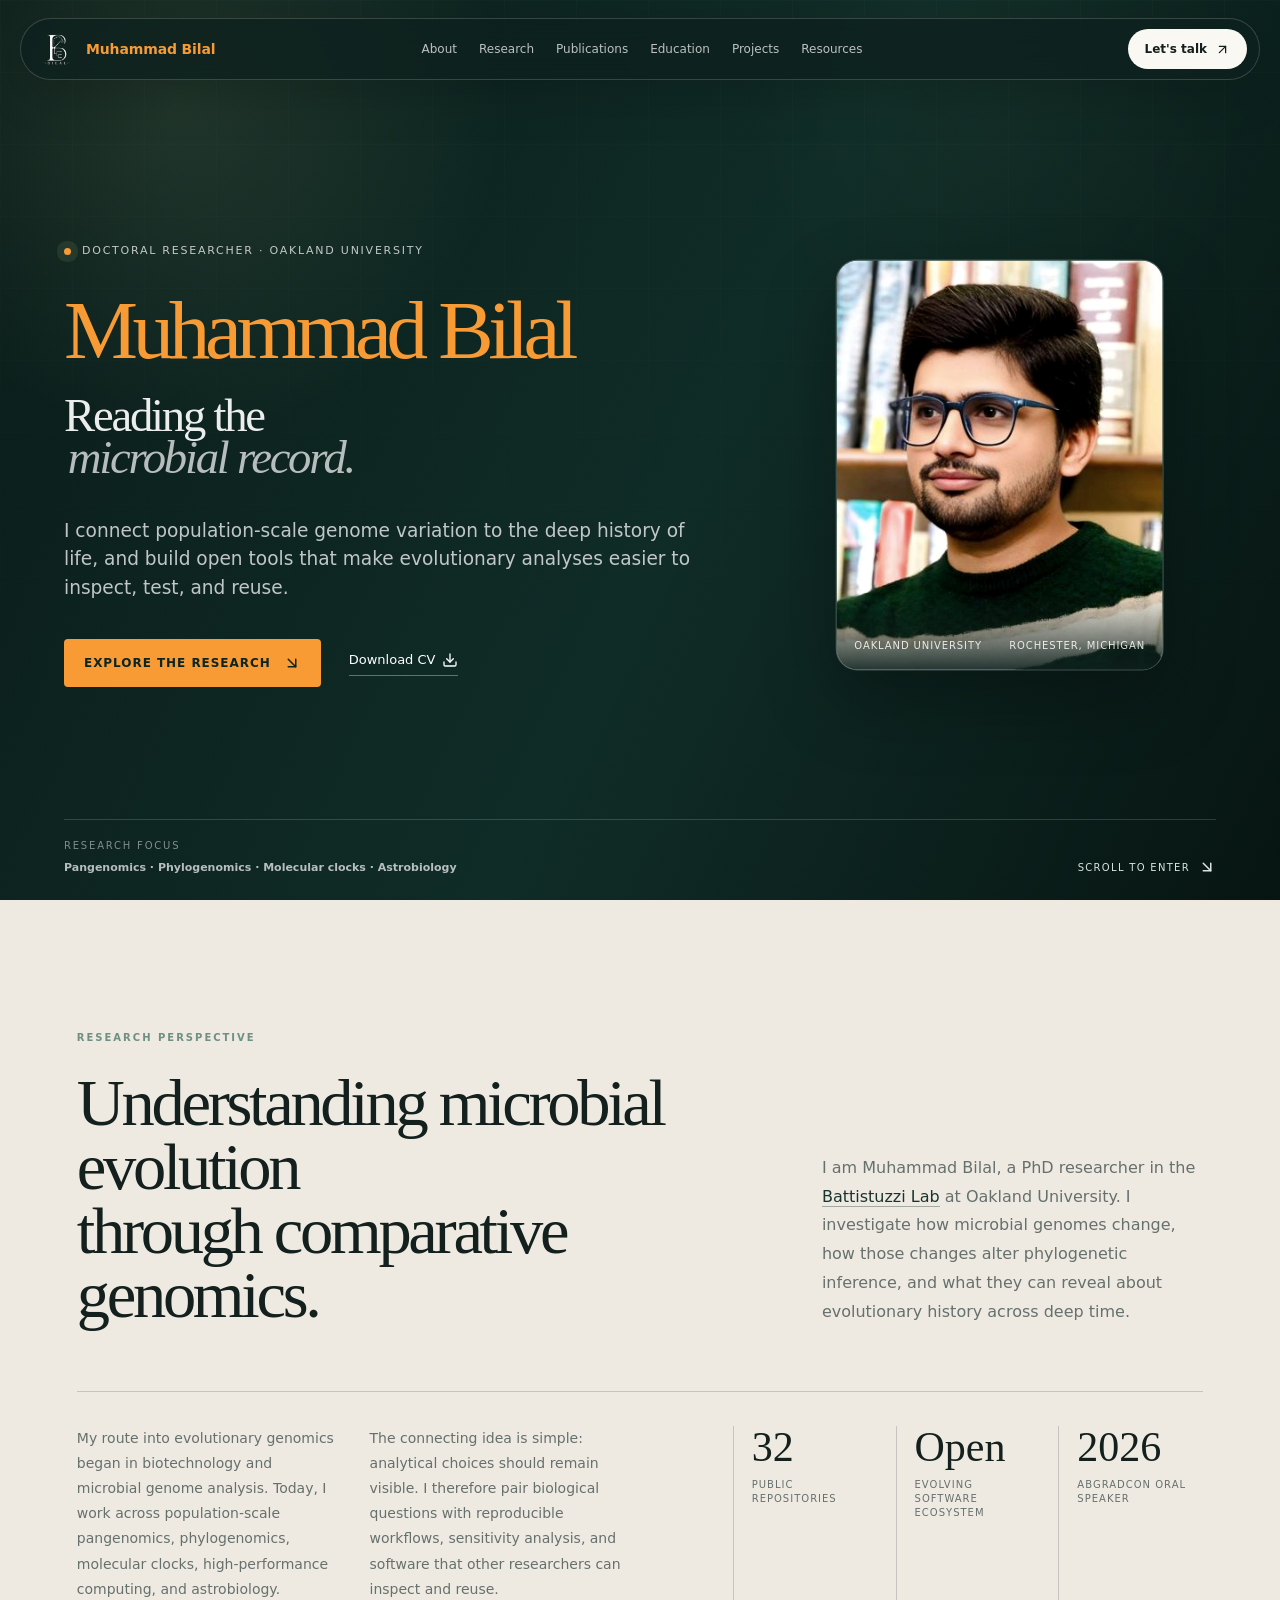
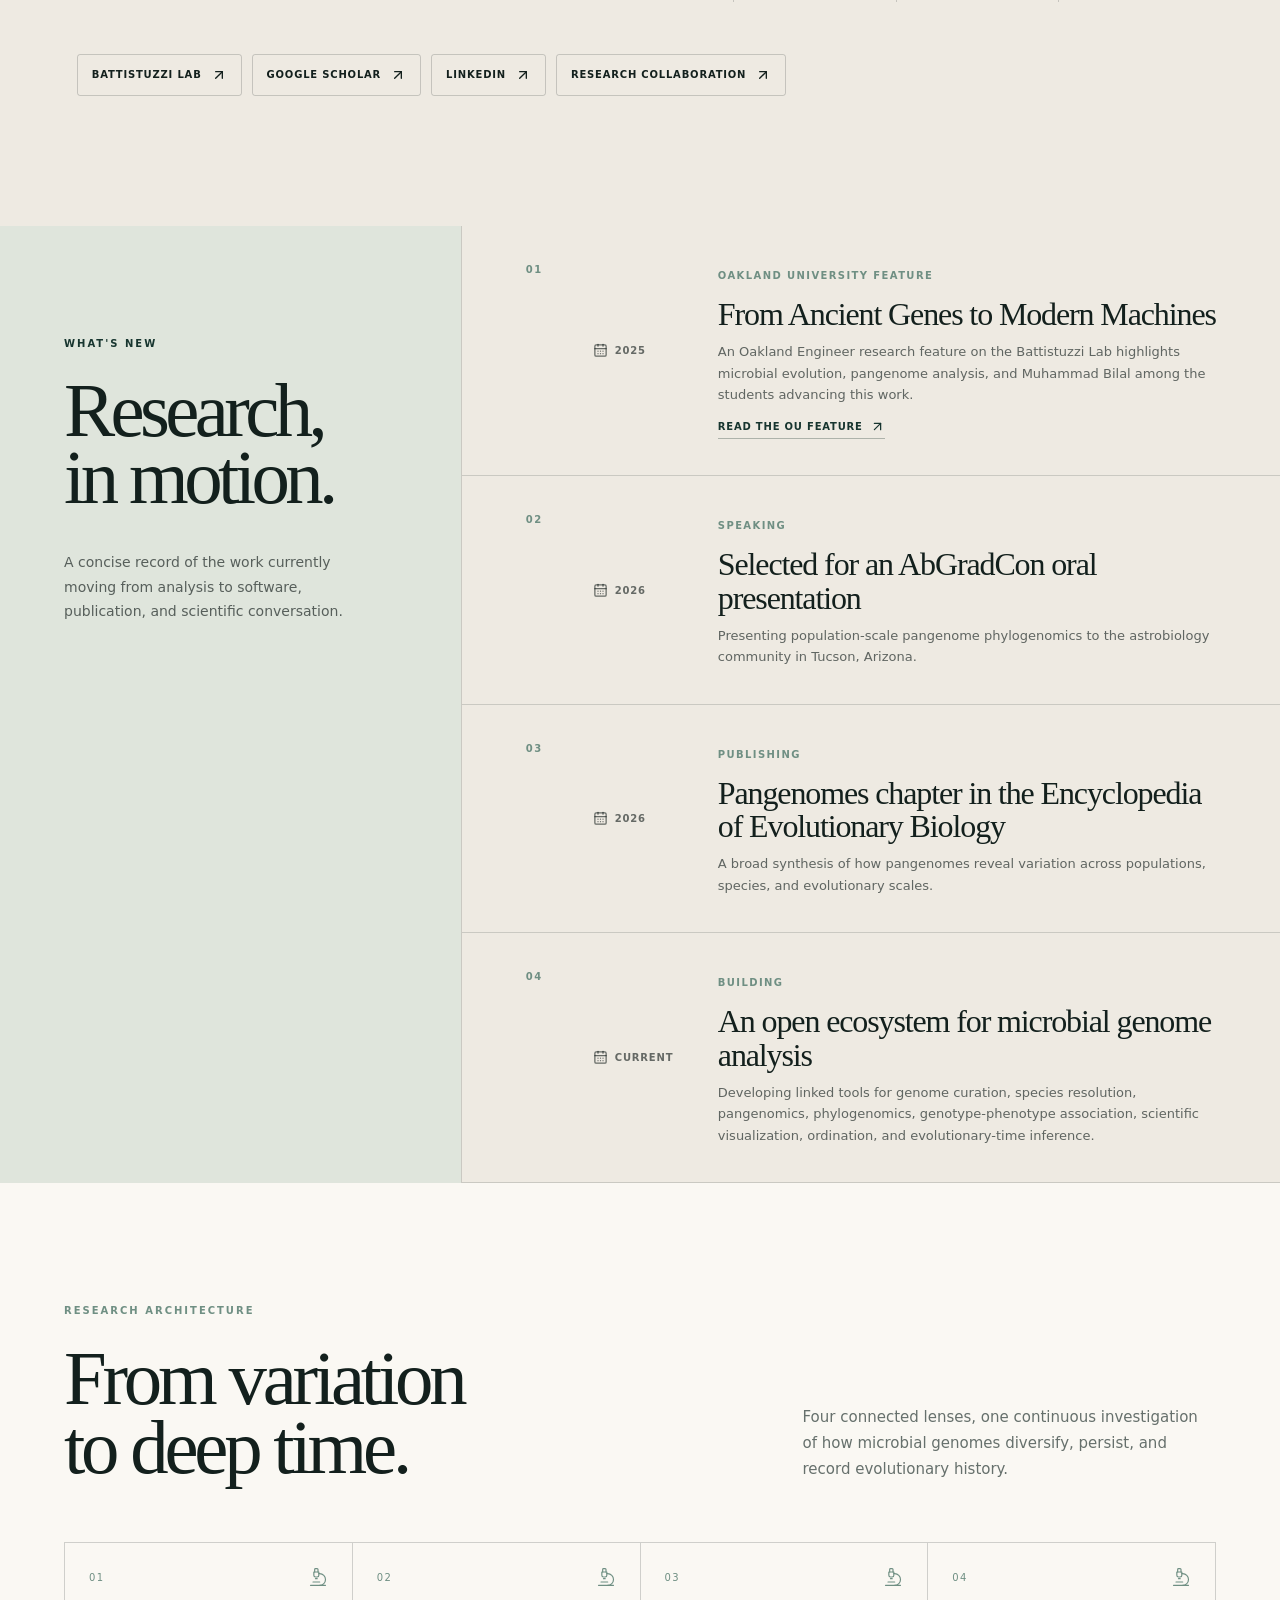
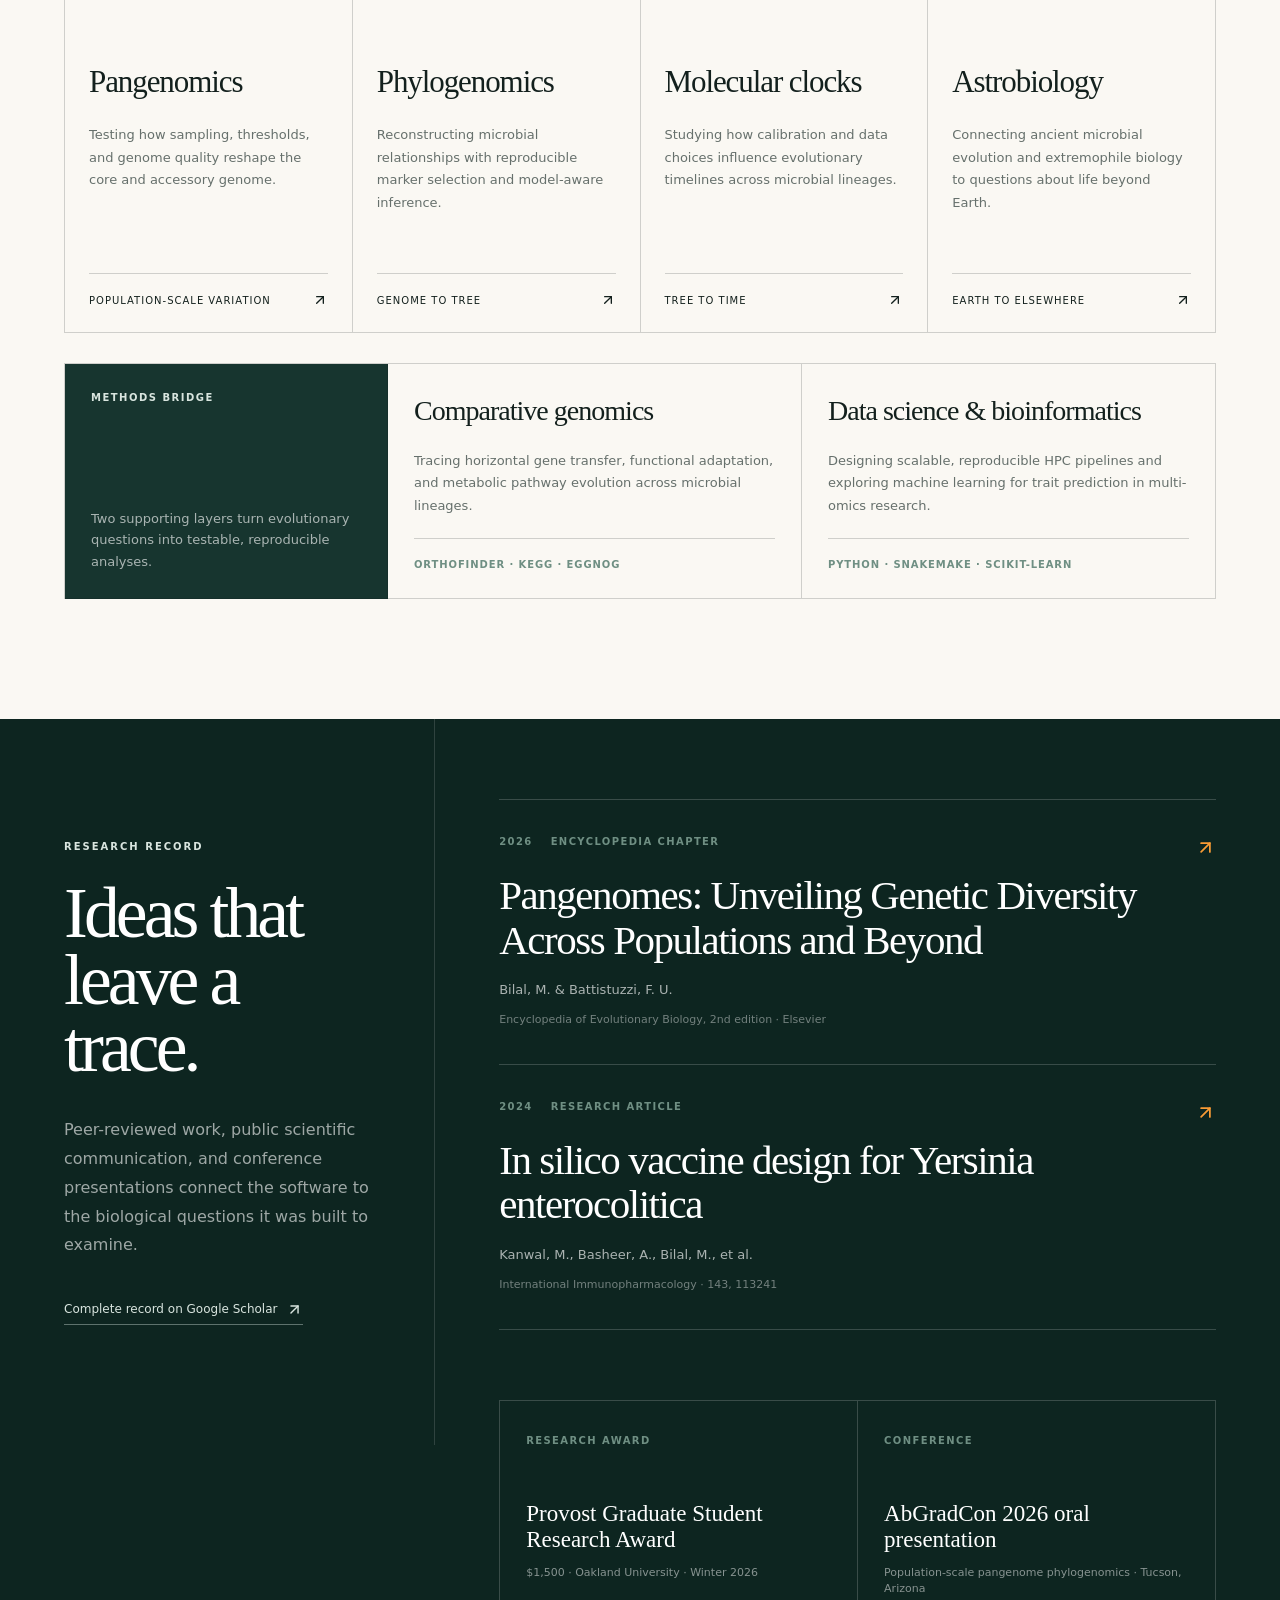
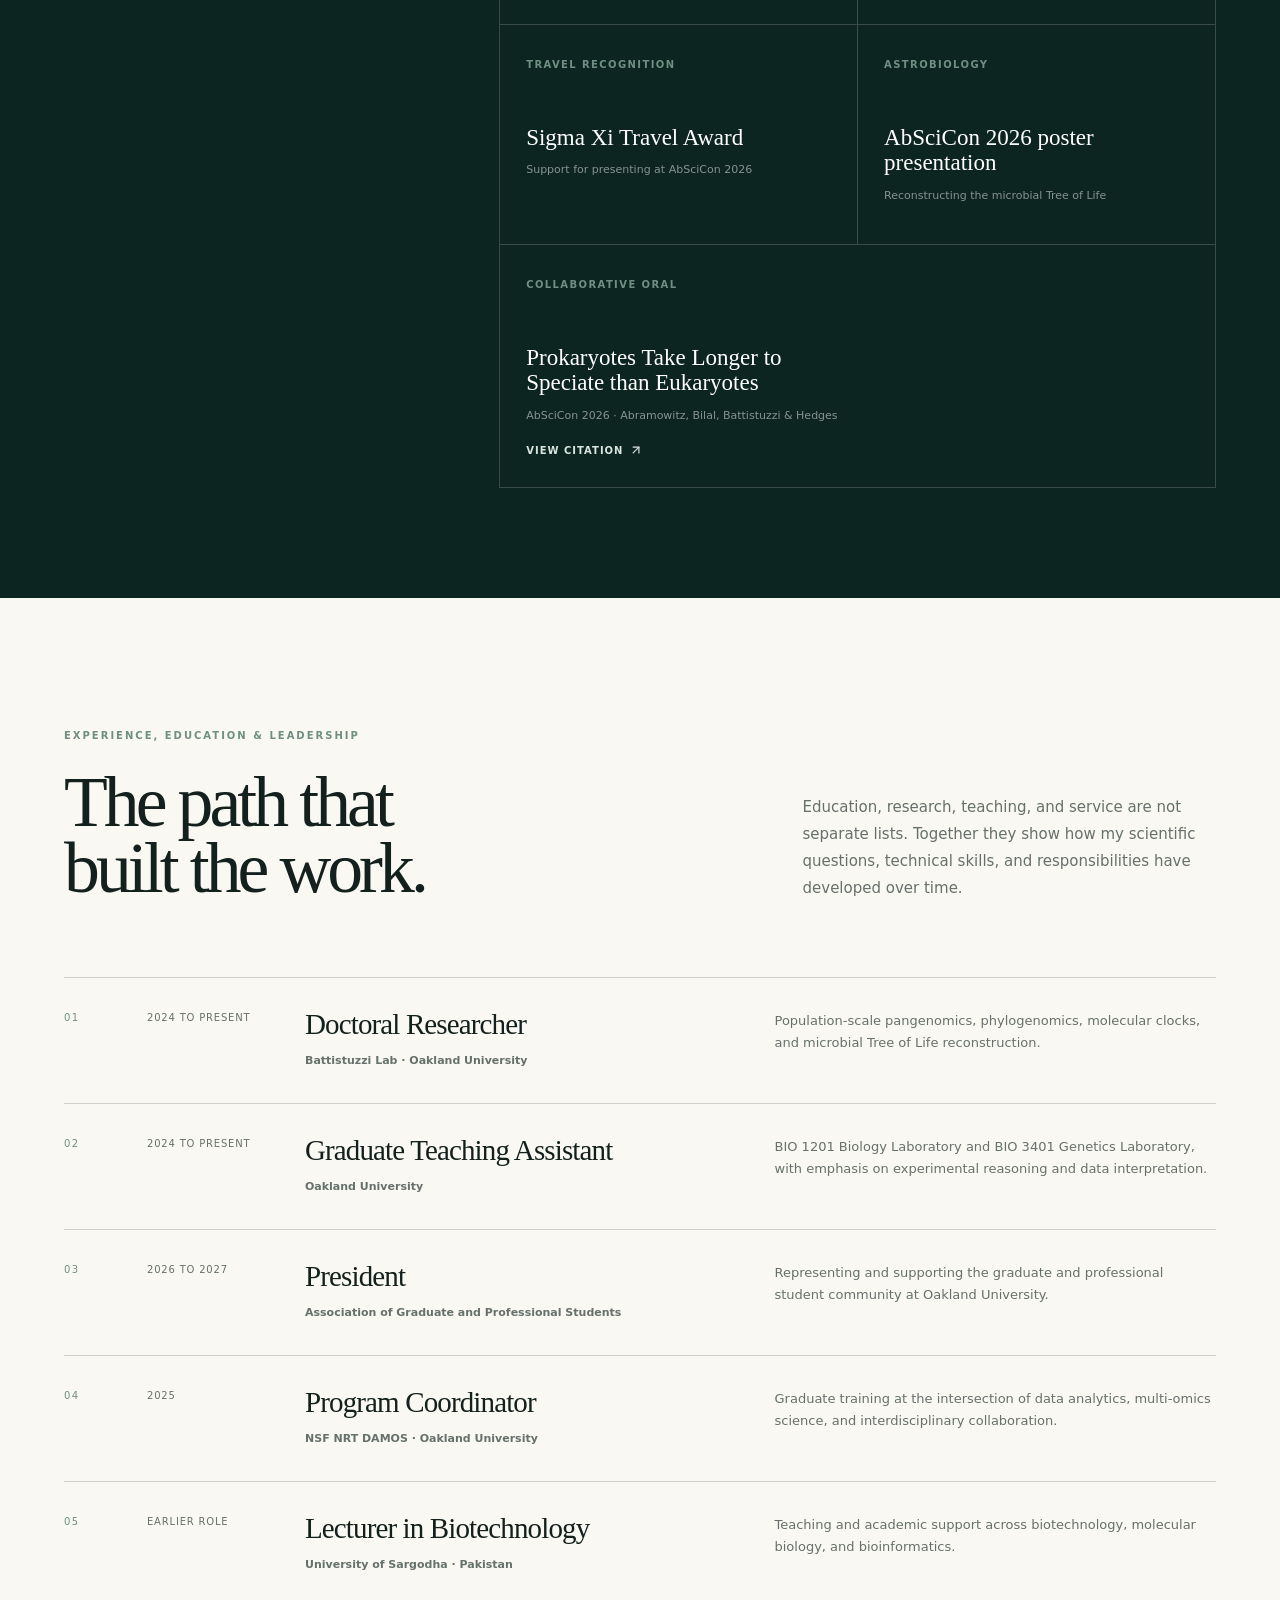
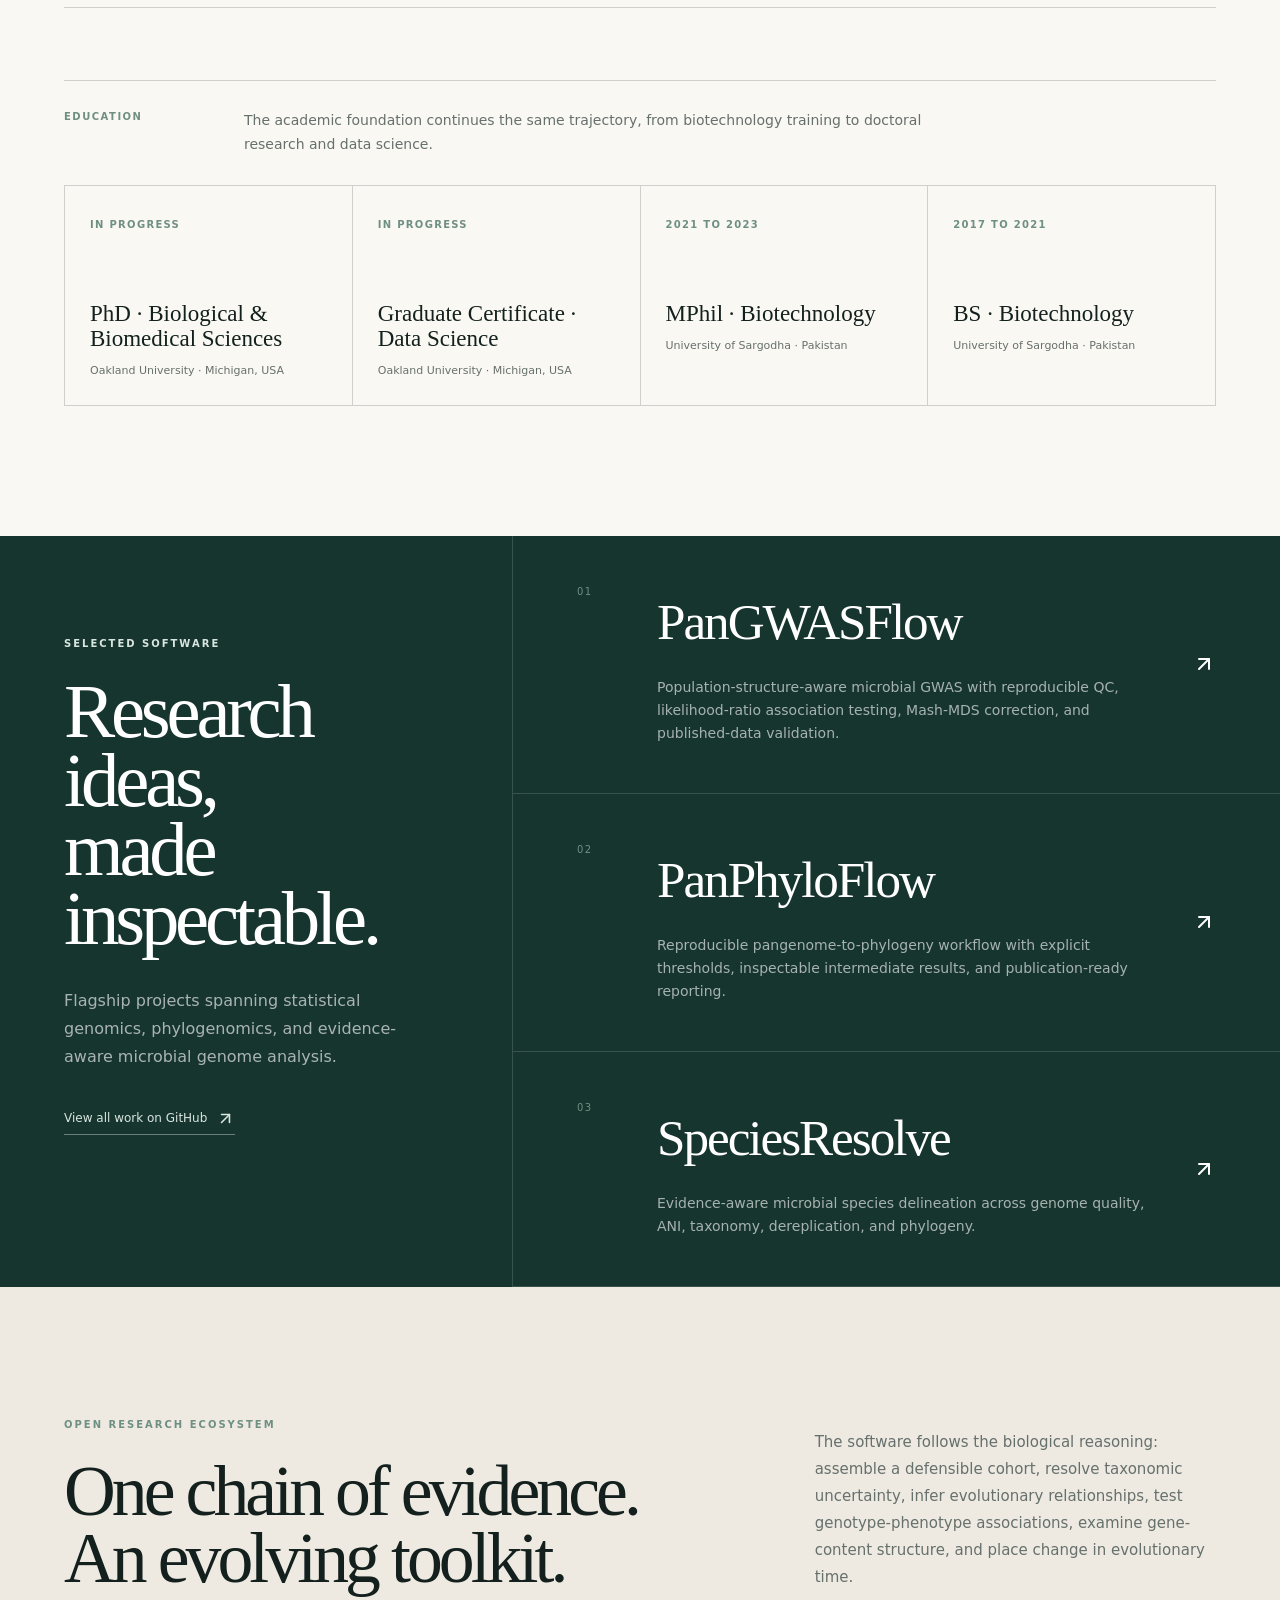
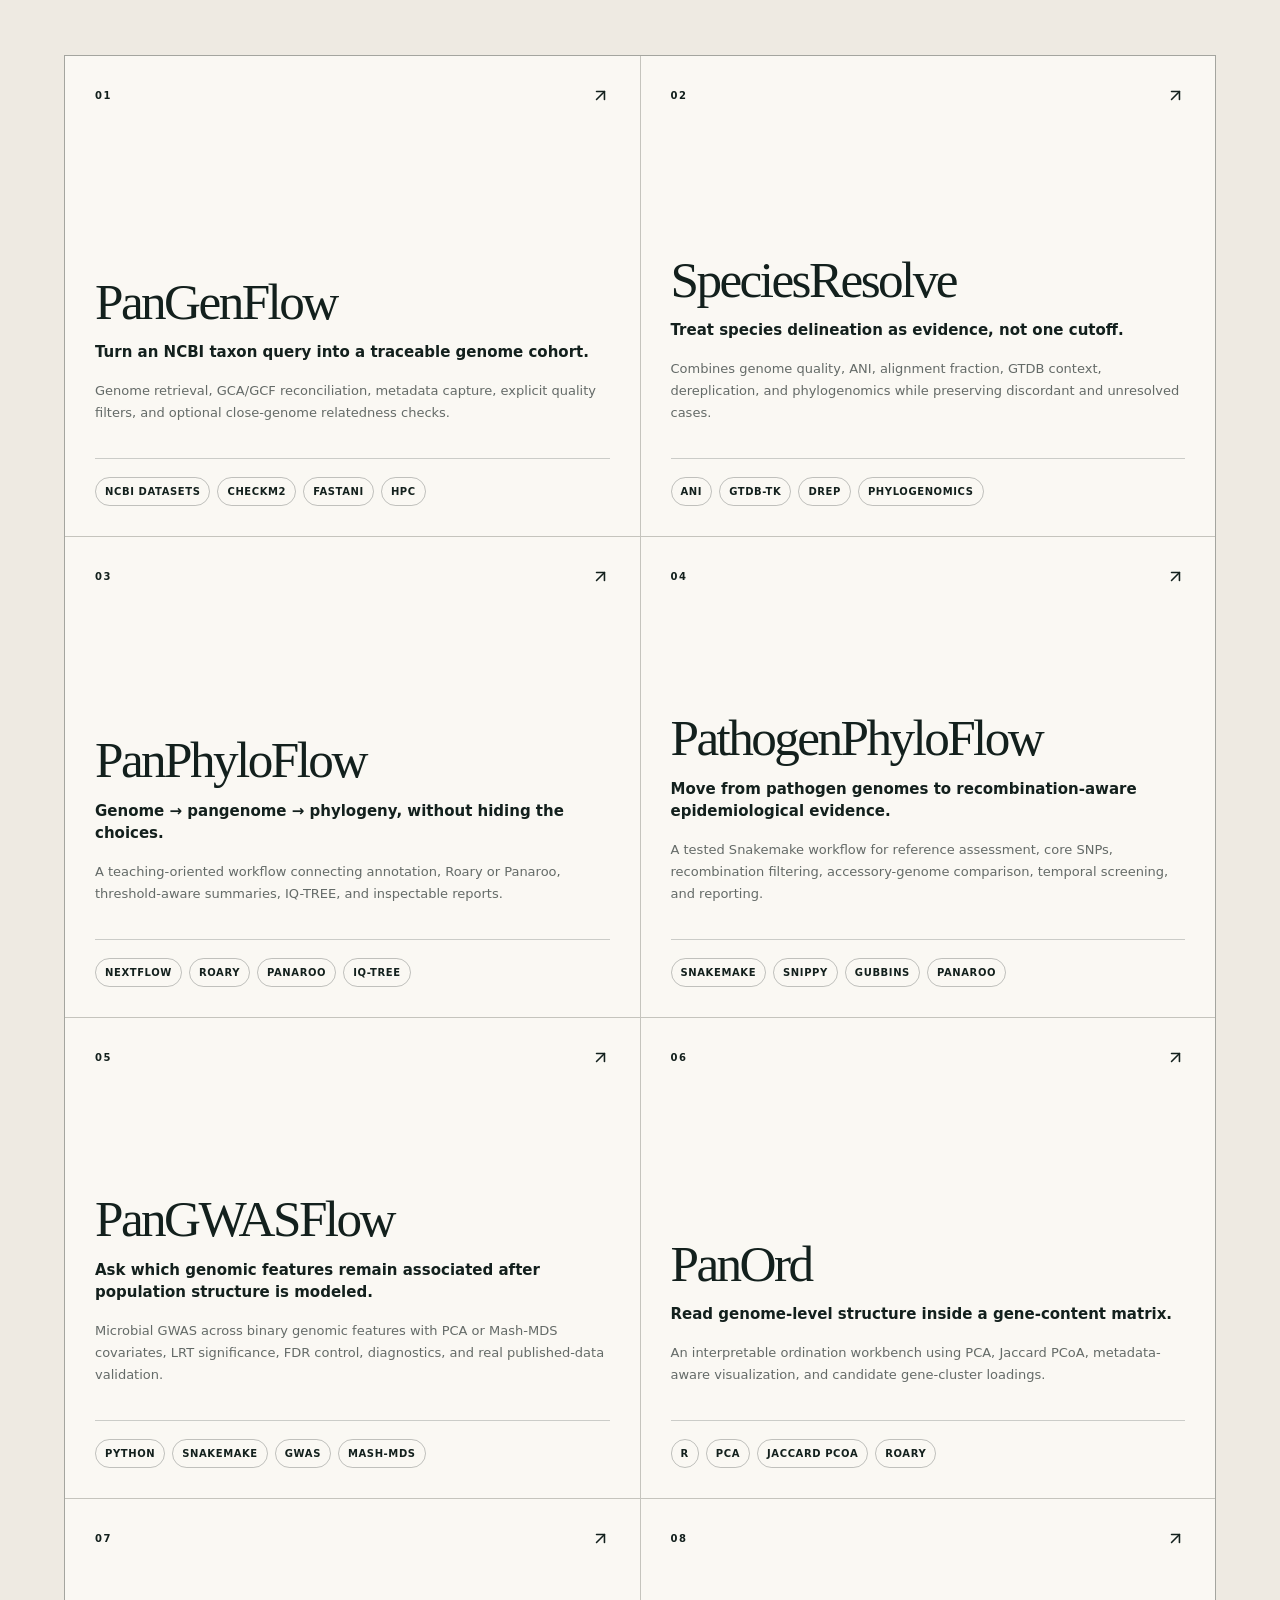
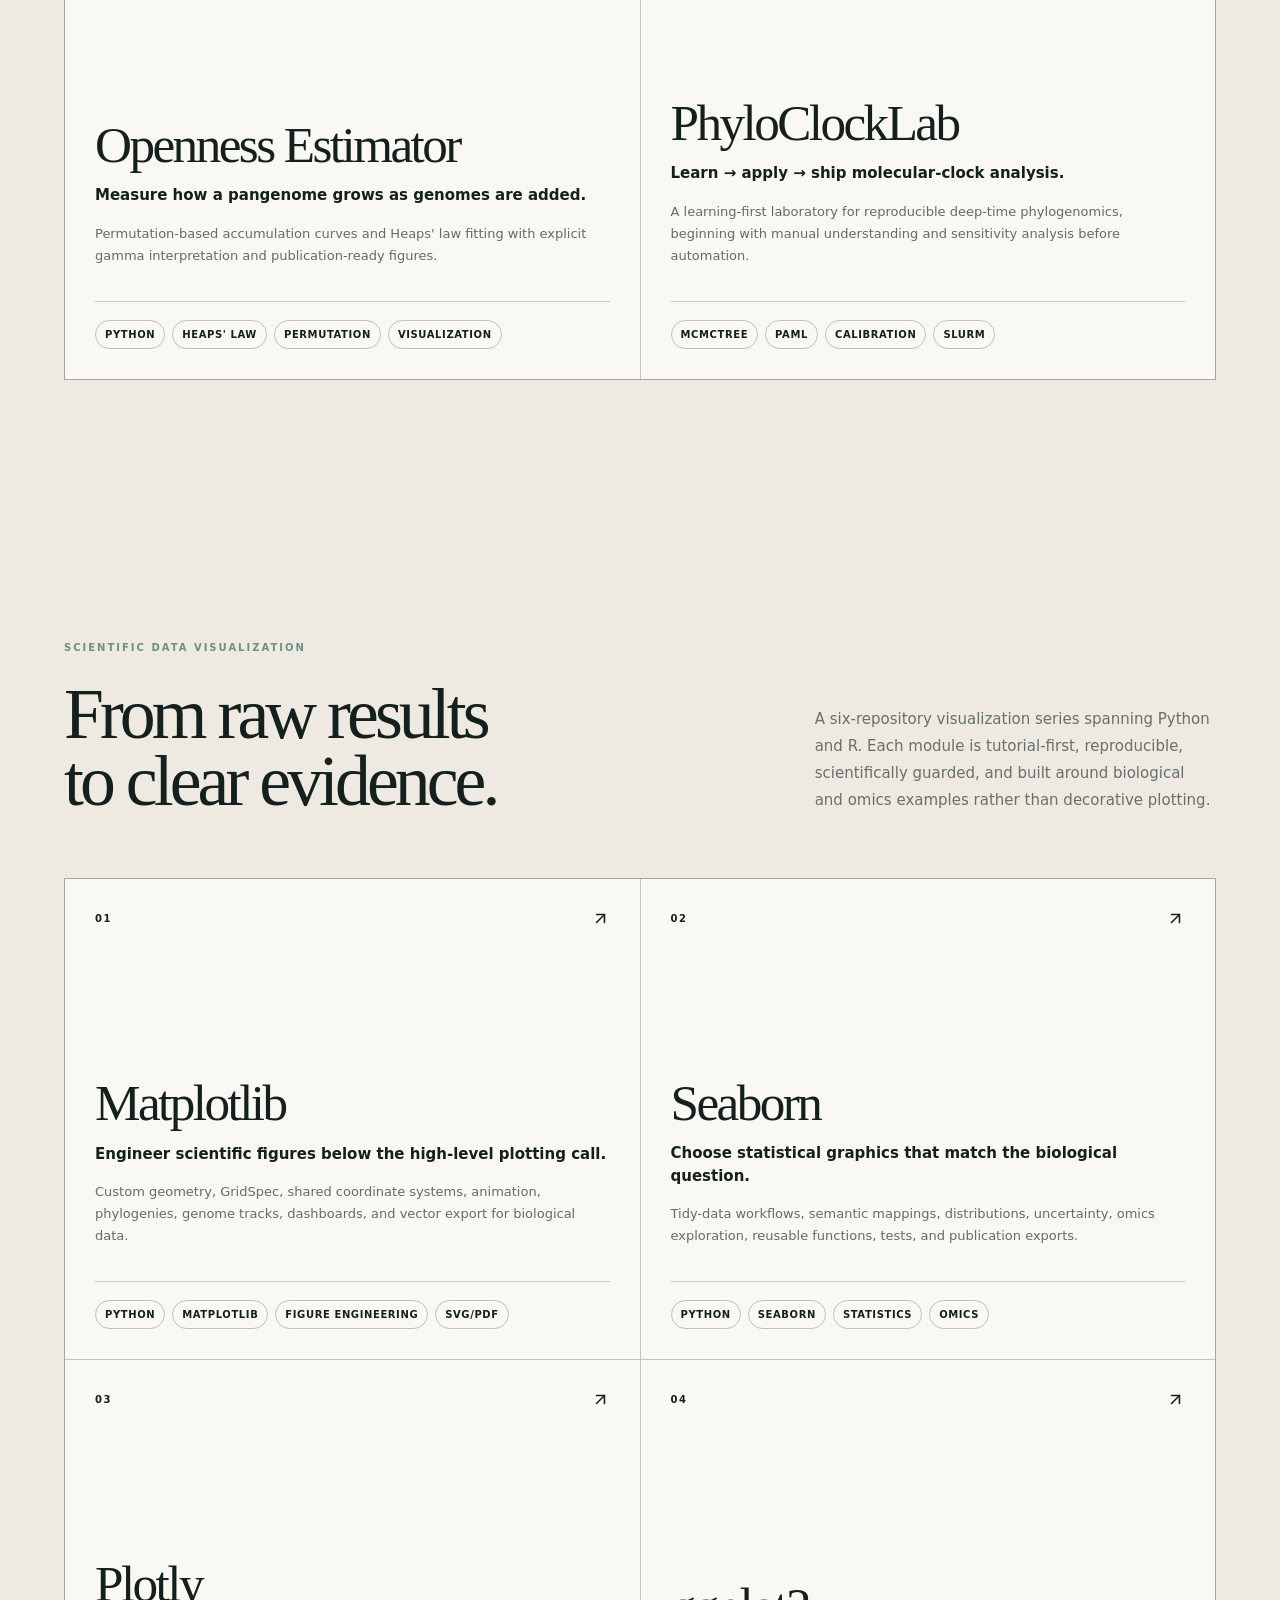
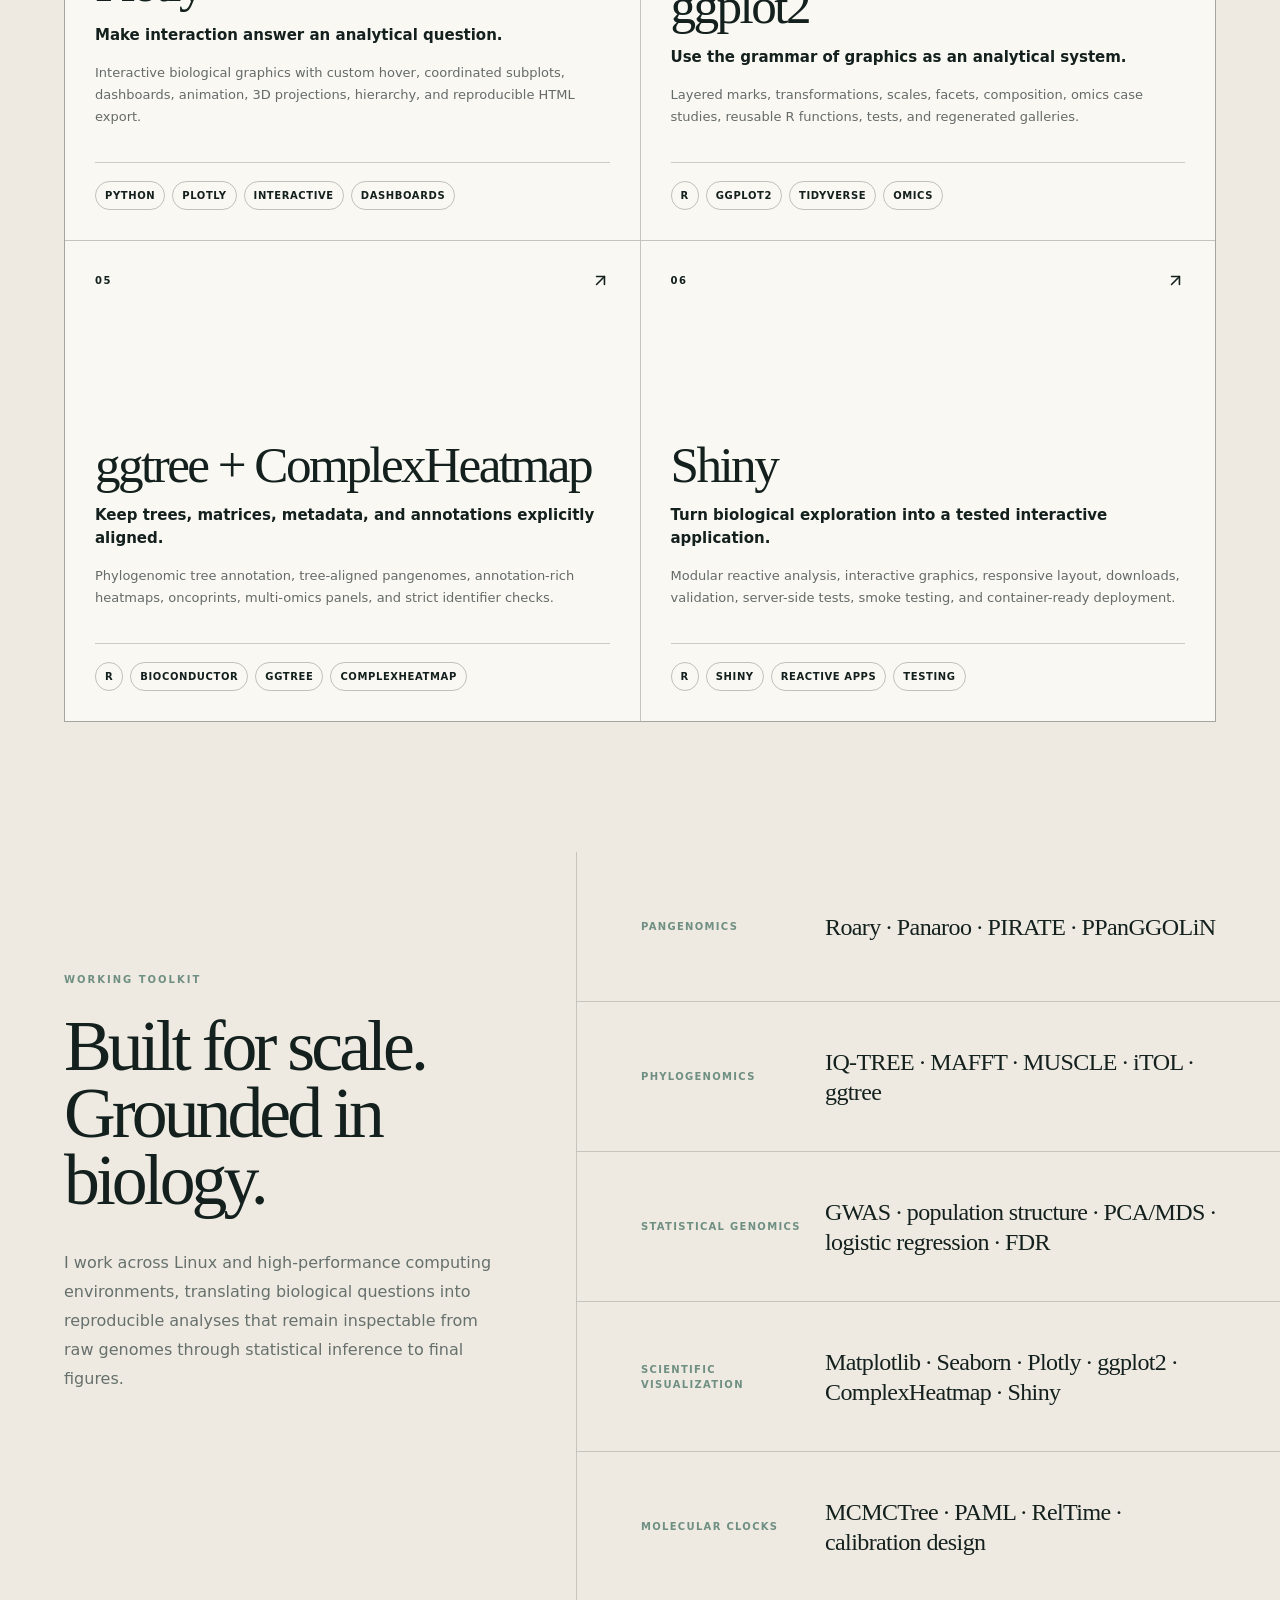
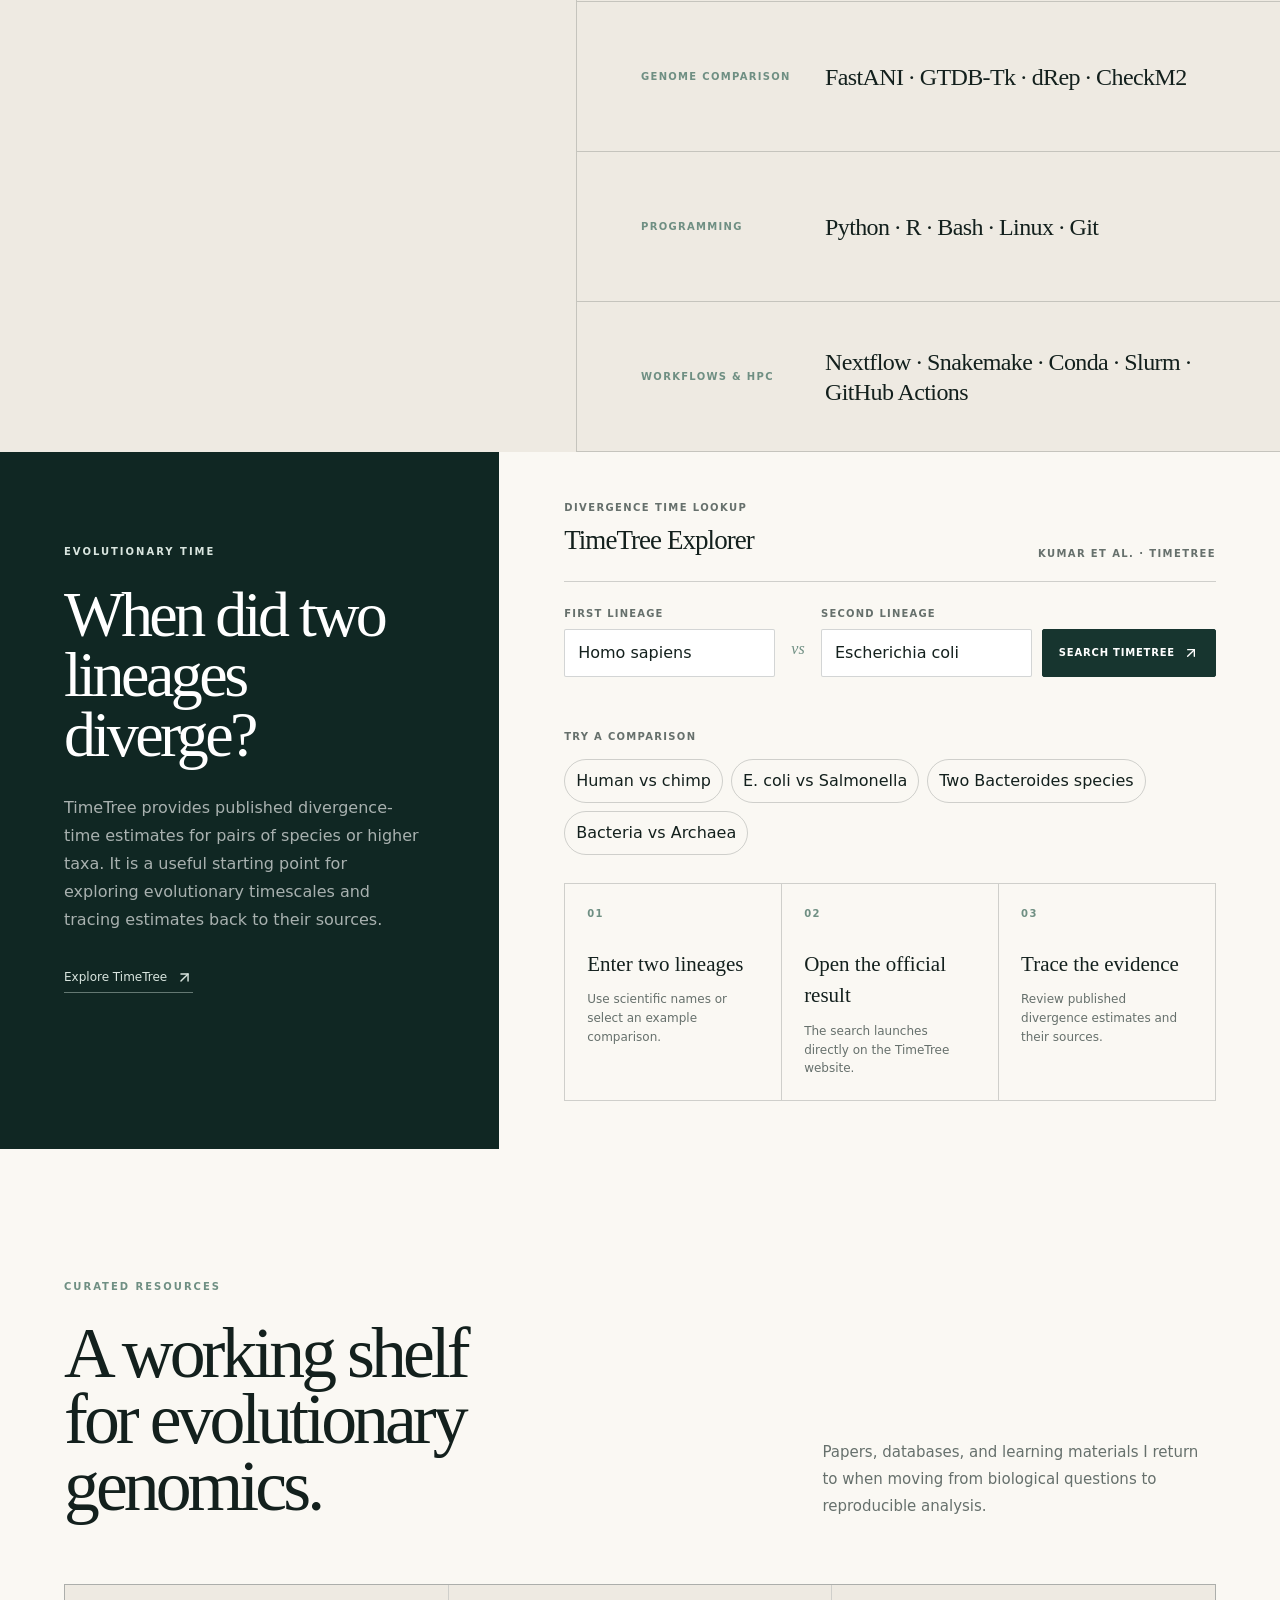
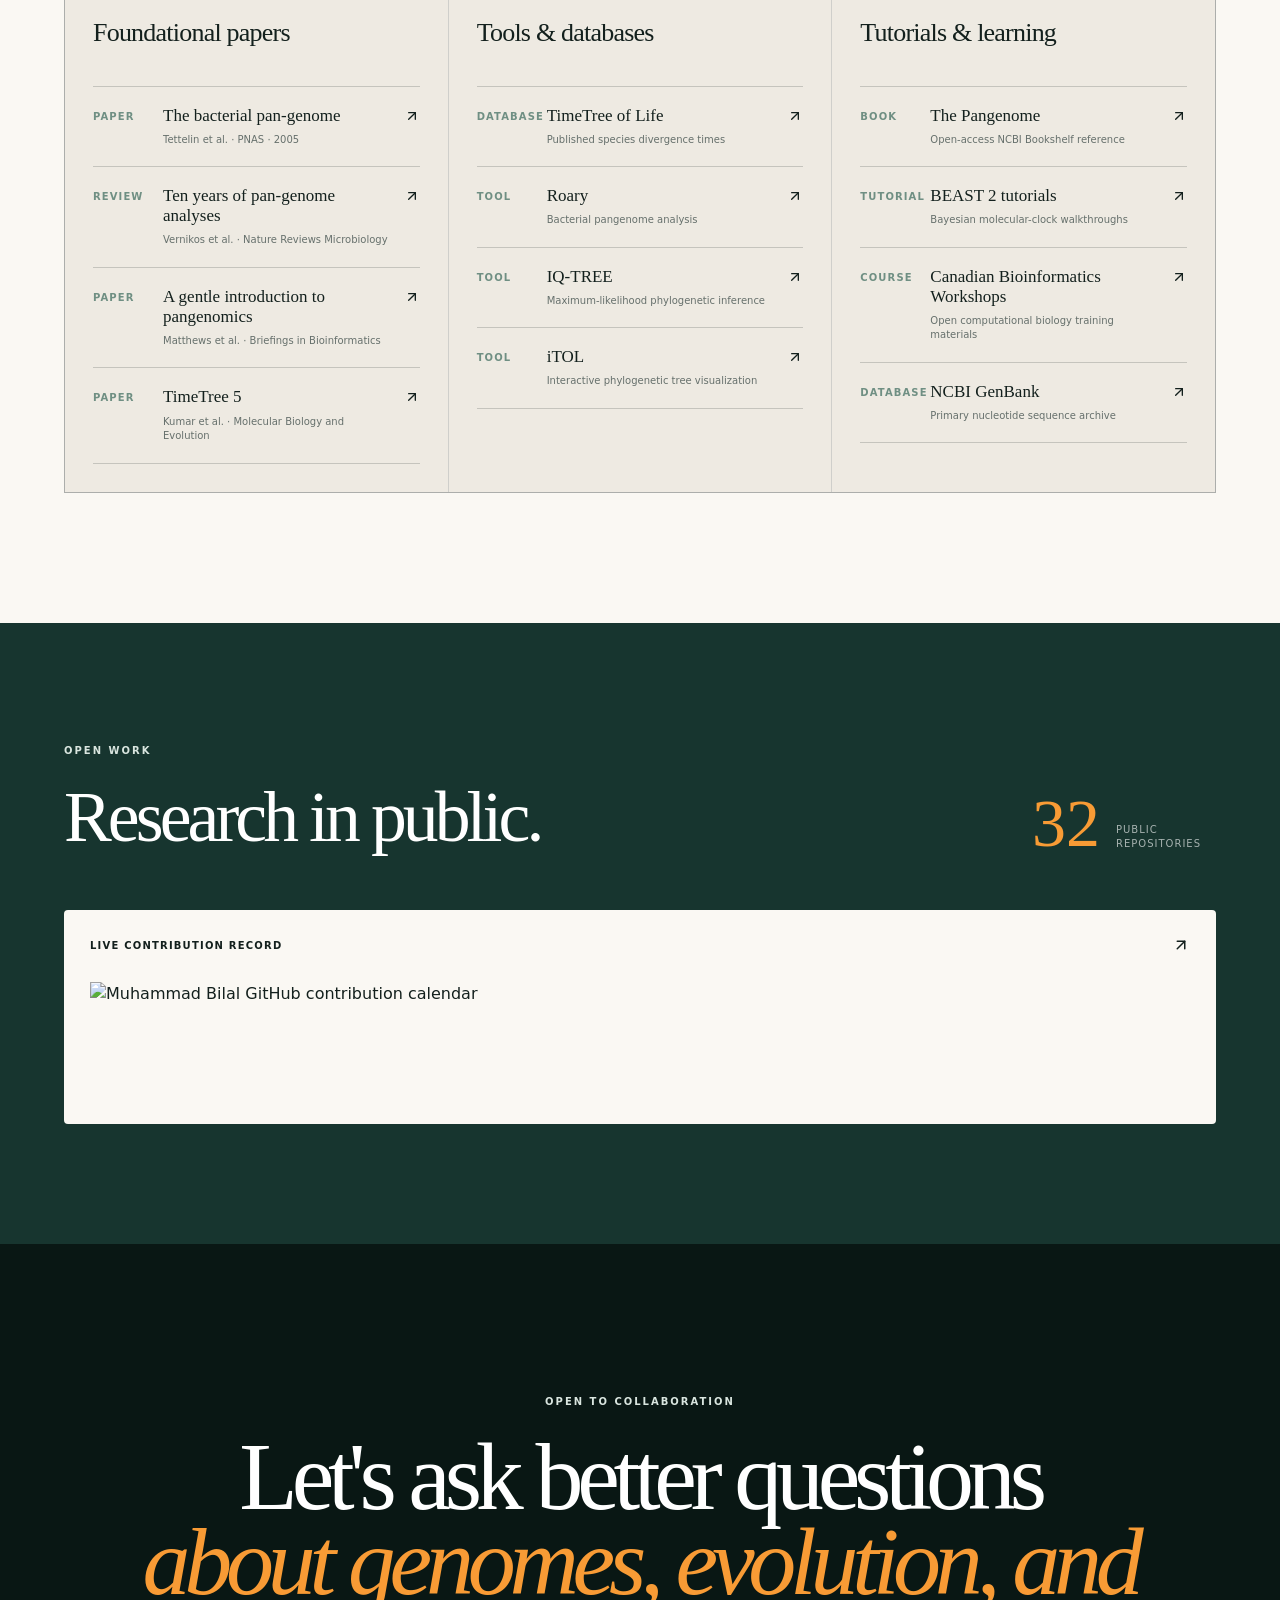
==== commit e2d0b8eb: "Sync portfolio with current GitHub work" ====
--- a/index.html
+++ b/index.html
@@ -14,7 +14,7 @@
   <a href="#projects">Projects</a>
   <a href="#resources">Resources</a>
   <a class="mobile-nav-contact" href="mailto:mbilal@oakland.edu">Let's talk</a>
-</nav><section class="hero" id="top"><div class="hero-grain"></div><div class="hero-copy"><div class="status-line"><span class="status-dot"></span>Doctoral researcher · Oakland University</div><h1 class="hero-name">Muhammad Bilal</h1><p class="hero-title">Reading the<span>microbial record.</span></p><p class="hero-deck">I connect population-scale genome variation to the deep history of life, and build open tools that make evolutionary analyses easier to inspect, test, and reuse.</p><div class="hero-actions"><a class="button-primary" href="#research">Explore the research <svg xmlns="http://www.w3.org/2000/svg" width="18" height="18" viewBox="0 0 24 24" fill="none" stroke="currentColor" stroke-width="2" stroke-linecap="round" stroke-linejoin="round" class="lucide lucide-arrow-down-right" aria-hidden="true"><path d="m7 7 10 10"></path><path d="M17 7v10H7"></path></svg></a><a class="button-text" href="./Muhammad_Bilal_Academic_CV.pdf" download="Muhammad_Bilal_Academic_CV.pdf">Download CV <svg xmlns="http://www.w3.org/2000/svg" width="16" height="16" viewBox="0 0 24 24" fill="none" stroke="currentColor" stroke-width="2" stroke-linecap="round" stroke-linejoin="round" class="lucide lucide-download" aria-hidden="true"><path d="M12 15V3"></path><path d="M21 15v4a2 2 0 0 1-2 2H5a2 2 0 0 1-2-2v-4"></path><path d="m7 10 5 5 5-5"></path></svg></a></div></div><div class="hero-visual" aria-label="Research journey from genomes to evolutionary time"><div class="portrait-wrap"><img src="./muhammad-bilal.jpg" alt="Muhammad Bilal"><div class="portrait-label"><span>Oakland University</span><span>Rochester, Michigan</span></div></div></div><div class="hero-footer"><div><span class="eyebrow">Research focus</span><strong>Pangenomics · Phylogenomics · Molecular clocks · Astrobiology</strong></div><a href="#research" aria-label="Scroll to research">Scroll to enter <svg xmlns="http://www.w3.org/2000/svg" width="18" height="18" viewBox="0 0 24 24" fill="none" stroke="currentColor" stroke-width="2" stroke-linecap="round" stroke-linejoin="round" class="lucide lucide-arrow-down-right" aria-hidden="true"><path d="m7 7 10 10"></path><path d="M17 7v10H7"></path></svg></a></div></section><section class="manifesto" id="about"><div class="about-heading"><div><p class="section-kicker">Research perspective</p><h2>Understanding microbial evolution<br>through comparative genomics.</h2></div><p class="about-lede">I am Muhammad Bilal, a PhD researcher in the<!-- --> <a href="https://www.oakland.edu/biology/directory/battistuzzi/" target="_blank" rel="noreferrer">Battistuzzi Lab</a> <!-- -->at Oakland University. I investigate how microbial genomes change, how those changes alter phylogenetic inference, and what they can reveal about evolutionary history across deep time.</p></div><div class="manifesto-grid"><div class="about-story"><p>My route into evolutionary genomics began in biotechnology and microbial genome analysis. Today, I work across population-scale pangenomics, phylogenomics, molecular clocks, high-performance computing, and astrobiology.</p><p>The connecting idea is simple: analytical choices should remain visible. I therefore pair biological questions with reproducible workflows, sensitivity analysis, and software that other researchers can inspect and reuse.</p></div><div class="metrics" aria-label="Professional highlights"><div><strong>31</strong><span>public repositories</span></div><div><strong>Open</strong><span>evolving software ecosystem</span></div><div><strong>2026</strong><span>AbGradCon oral speaker</span></div></div></div><div class="about-links"><a href="https://www.oakland.edu/biology/directory/battistuzzi/" target="_blank" rel="noreferrer">Battistuzzi Lab <svg xmlns="http://www.w3.org/2000/svg" width="16" height="16" viewBox="0 0 24 24" fill="none" stroke="currentColor" stroke-width="2" stroke-linecap="round" stroke-linejoin="round" class="lucide lucide-arrow-up-right" aria-hidden="true"><path d="M7 7h10v10"></path><path d="M7 17 17 7"></path></svg></a><a href="https://scholar.google.com/citations?user=nQycrykAAAAJ&amp;hl=en" target="_blank" rel="noreferrer">Google Scholar <svg xmlns="http://www.w3.org/2000/svg" width="16" height="16" viewBox="0 0 24 24" fill="none" stroke="currentColor" stroke-width="2" stroke-linecap="round" stroke-linejoin="round" class="lucide lucide-arrow-up-right" aria-hidden="true"><path d="M7 7h10v10"></path><path d="M7 17 17 7"></path></svg></a><a href="https://www.linkedin.com/in/itsmbilal88/" target="_blank" rel="noreferrer">LinkedIn <svg xmlns="http://www.w3.org/2000/svg" width="16" height="16" viewBox="0 0 24 24" fill="none" stroke="currentColor" stroke-width="2" stroke-linecap="round" stroke-linejoin="round" class="lucide lucide-arrow-up-right" aria-hidden="true"><path d="M7 7h10v10"></path><path d="M7 17 17 7"></path></svg></a><a href="mailto:mbilal@oakland.edu?subject=Research%20collaboration">Research collaboration <svg xmlns="http://www.w3.org/2000/svg" width="16" height="16" viewBox="0 0 24 24" fill="none" stroke="currentColor" stroke-width="2" stroke-linecap="round" stroke-linejoin="round" class="lucide lucide-arrow-up-right" aria-hidden="true"><path d="M7 7h10v10"></path><path d="M7 17 17 7"></path></svg></a></div></section><section class="updates-section" id="updates"><div class="updates-heading"><div><p class="section-kicker light">What's new</p><h2>Research,<br>in motion.</h2></div><p>A concise record of the work currently moving from analysis to software, publication, and scientific conversation.</p></div><div class="updates-list"><article><span class="update-index">01</span><span class="update-date"><svg xmlns="http://www.w3.org/2000/svg" width="15" height="15" viewBox="0 0 24 24" fill="none" stroke="currentColor" stroke-width="2" stroke-linecap="round" stroke-linejoin="round" class="lucide lucide-calendar-days" aria-hidden="true"><path d="M8 2v3"></path><path d="M16 2v3"></path><rect x="3" y="3" width="18" height="18" rx="2"></rect><path d="M3 9h18"></path><path d="M8 13h.01"></path><path d="M12 13h.01"></path><path d="M16 13h.01"></path><path d="M8 17h.01"></path><path d="M12 17h.01"></path><path d="M16 17h.01"></path></svg> <!-- -->2025</span><div><small>Oakland University feature</small><h3>From Ancient Genes to Modern Machines</h3><p>An Oakland Engineer research feature on the Battistuzzi Lab highlights microbial evolution, pangenome analysis, and Muhammad Bilal among the students advancing this work.</p><a class="update-link" href="https://www.oakland.edu/oaklandengineer/research/2026/from-ancient-genes-to-modern-machines/" target="_blank" rel="noreferrer">Read the OU feature <svg xmlns="http://www.w3.org/2000/svg" width="15" height="15" viewBox="0 0 24 24" fill="none" stroke="currentColor" stroke-width="2" stroke-linecap="round" stroke-linejoin="round" class="lucide lucide-arrow-up-right" aria-hidden="true"><path d="M7 7h10v10"></path><path d="M7 17 17 7"></path></svg></a></div></article><article><span class="update-index">02</span><span class="update-date"><svg xmlns="http://www.w3.org/2000/svg" width="15" height="15" viewBox="0 0 24 24" fill="none" stroke="currentColor" stroke-width="2" stroke-linecap="round" stroke-linejoin="round" class="lucide lucide-calendar-days" aria-hidden="true"><path d="M8 2v3"></path><path d="M16 2v3"></path><rect x="3" y="3" width="18" height="18" rx="2"></rect><path d="M3 9h18"></path><path d="M8 13h.01"></path><path d="M12 13h.01"></path><path d="M16 13h.01"></path><path d="M8 17h.01"></path><path d="M12 17h.01"></path><path d="M16 17h.01"></path></svg> <!-- -->2026</span><div><small>Speaking</small><h3>Selected for an AbGradCon oral presentation</h3><p>Presenting population-scale pangenome phylogenomics to the astrobiology community in Tucson, Arizona.</p></div></article><article><span class="update-index">03</span><span class="update-date"><svg xmlns="http://www.w3.org/2000/svg" width="15" height="15" viewBox="0 0 24 24" fill="none" stroke="currentColor" stroke-width="2" stroke-linecap="round" stroke-linejoin="round" class="lucide lucide-calendar-days" aria-hidden="true"><path d="M8 2v3"></path><path d="M16 2v3"></path><rect x="3" y="3" width="18" height="18" rx="2"></rect><path d="M3 9h18"></path><path d="M8 13h.01"></path><path d="M12 13h.01"></path><path d="M16 13h.01"></path><path d="M8 17h.01"></path><path d="M12 17h.01"></path><path d="M16 17h.01"></path></svg> <!-- -->2026</span><div><small>Publishing</small><h3>Pangenomes chapter in the Encyclopedia of Evolutionary Biology</h3><p>A broad synthesis of how pangenomes reveal variation across populations, species, and evolutionary scales.</p></div></article><article><span class="update-index">04</span><span class="update-date"><svg xmlns="http://www.w3.org/2000/svg" width="15" height="15" viewBox="0 0 24 24" fill="none" stroke="currentColor" stroke-width="2" stroke-linecap="round" stroke-linejoin="round" class="lucide lucide-calendar-days" aria-hidden="true"><path d="M8 2v3"></path><path d="M16 2v3"></path><rect x="3" y="3" width="18" height="18" rx="2"></rect><path d="M3 9h18"></path><path d="M8 13h.01"></path><path d="M12 13h.01"></path><path d="M16 13h.01"></path><path d="M8 17h.01"></path><path d="M12 17h.01"></path><path d="M16 17h.01"></path></svg> <!-- -->Current</span><div><small>Building</small><h3>An open ecosystem for microbial genome analysis</h3><p>Developing linked tools for genome curation, species resolution, pangenomics, phylogenomics, genotype-phenotype association, scientific visualization, ordination, and evolutionary-time inference.</p></div></article></div></section><section class="research-section" id="research"><div class="section-heading"><div><p class="section-kicker">Research architecture</p><h2>From variation<br>to deep time.</h2></div><p>Four connected lenses, one continuous investigation of how microbial genomes diversify, persist, and record evolutionary history.</p></div><div class="research-grid"><article class="research-card"><div class="research-card-top"><span>01</span><svg xmlns="http://www.w3.org/2000/svg" width="20" height="20" viewBox="0 0 24 24" fill="none" stroke="currentColor" stroke-width="1.4" stroke-linecap="round" stroke-linejoin="round" class="lucide lucide-microscope" aria-hidden="true"><path d="M6 18h8"></path><path d="M3 22h18"></path><path d="M14 22a7 7 0 1 0 0-14h-1"></path><path d="M9 14h2"></path><path d="M9 12a2 2 0 0 1-2-2V6h6v4a2 2 0 0 1-2 2Z"></path><path d="M12 6V3a1 1 0 0 0-1-1H9a1 1 0 0 0-1 1v3"></path></svg></div><h3>Pangenomics</h3><p>Testing how sampling, thresholds, and genome quality reshape the core and accessory genome.</p><div class="research-detail"><span>Population-scale variation</span><svg xmlns="http://www.w3.org/2000/svg" width="16" height="16" viewBox="0 0 24 24" fill="none" stroke="currentColor" stroke-width="2" stroke-linecap="round" stroke-linejoin="round" class="lucide lucide-arrow-up-right" aria-hidden="true"><path d="M7 7h10v10"></path><path d="M7 17 17 7"></path></svg></div></article><article class="research-card"><div class="research-card-top"><span>02</span><svg xmlns="http://www.w3.org/2000/svg" width="20" height="20" viewBox="0 0 24 24" fill="none" stroke="currentColor" stroke-width="1.4" stroke-linecap="round" stroke-linejoin="round" class="lucide lucide-microscope" aria-hidden="true"><path d="M6 18h8"></path><path d="M3 22h18"></path><path d="M14 22a7 7 0 1 0 0-14h-1"></path><path d="M9 14h2"></path><path d="M9 12a2 2 0 0 1-2-2V6h6v4a2 2 0 0 1-2 2Z"></path><path d="M12 6V3a1 1 0 0 0-1-1H9a1 1 0 0 0-1 1v3"></path></svg></div><h3>Phylogenomics</h3><p>Reconstructing microbial relationships with reproducible marker selection and model-aware inference.</p><div class="research-detail"><span>Genome to tree</span><svg xmlns="http://www.w3.org/2000/svg" width="16" height="16" viewBox="0 0 24 24" fill="none" stroke="currentColor" stroke-width="2" stroke-linecap="round" stroke-linejoin="round" class="lucide lucide-arrow-up-right" aria-hidden="true"><path d="M7 7h10v10"></path><path d="M7 17 17 7"></path></svg></div></article><article class="research-card"><div class="research-card-top"><span>03</span><svg xmlns="http://www.w3.org/2000/svg" width="20" height="20" viewBox="0 0 24 24" fill="none" stroke="currentColor" stroke-width="1.4" stroke-linecap="round" stroke-linejoin="round" class="lucide lucide-microscope" aria-hidden="true"><path d="M6 18h8"></path><path d="M3 22h18"></path><path d="M14 22a7 7 0 1 0 0-14h-1"></path><path d="M9 14h2"></path><path d="M9 12a2 2 0 0 1-2-2V6h6v4a2 2 0 0 1-2 2Z"></path><path d="M12 6V3a1 1 0 0 0-1-1H9a1 1 0 0 0-1 1v3"></path></svg></div><h3>Molecular clocks</h3><p>Studying how calibration and data choices influence evolutionary timelines across microbial lineages.</p><div class="research-detail"><span>Tree to time</span><svg xmlns="http://www.w3.org/2000/svg" width="16" height="16" viewBox="0 0 24 24" fill="none" stroke="currentColor" stroke-width="2" stroke-linecap="round" stroke-linejoin="round" class="lucide lucide-arrow-up-right" aria-hidden="true"><path d="M7 7h10v10"></path><path d="M7 17 17 7"></path></svg></div></article><article class="research-card"><div class="research-card-top"><span>04</span><svg xmlns="http://www.w3.org/2000/svg" width="20" height="20" viewBox="0 0 24 24" fill="none" stroke="currentColor" stroke-width="1.4" stroke-linecap="round" stroke-linejoin="round" class="lucide lucide-microscope" aria-hidden="true"><path d="M6 18h8"></path><path d="M3 22h18"></path><path d="M14 22a7 7 0 1 0 0-14h-1"></path><path d="M9 14h2"></path><path d="M9 12a2 2 0 0 1-2-2V6h6v4a2 2 0 0 1-2 2Z"></path><path d="M12 6V3a1 1 0 0 0-1-1H9a1 1 0 0 0-1 1v3"></path></svg></div><h3>Astrobiology</h3><p>Connecting ancient microbial evolution and extremophile biology to questions about life beyond Earth.</p><div class="research-detail"><span>Earth to elsewhere</span><svg xmlns="http://www.w3.org/2000/svg" width="16" height="16" viewBox="0 0 24 24" fill="none" stroke="currentColor" stroke-width="2" stroke-linecap="round" stroke-linejoin="round" class="lucide lucide-arrow-up-right" aria-hidden="true"><path d="M7 7h10v10"></path><path d="M7 17 17 7"></path></svg></div></article></div><div class="research-extensions" aria-label="Methods that extend the research program"><div class="extension-intro"><span>Methods bridge</span><p>Two supporting layers turn evolutionary questions into testable, reproducible analyses.</p></div><article><h3>Comparative genomics</h3><p>Tracing horizontal gene transfer, functional adaptation, and metabolic pathway evolution across microbial lineages.</p><span>OrthoFinder · KEGG · eggNOG</span></article><article><h3>Data science &amp; bioinformatics</h3><p>Designing scalable, reproducible HPC pipelines and exploring machine learning for trait prediction in multi-omics research.</p><span>Python · Snakemake · scikit-learn</span></article></div></section><section class="evidence-section" id="publications"><div class="evidence-side"><p class="section-kicker light">Research record</p><h2>Ideas that<br>leave a trace.</h2><p>Peer-reviewed work, public scientific communication, and conference presentations connect the software to the biological questions it was built to examine.</p><a href="https://scholar.google.com/citations?user=nQycrykAAAAJ&amp;hl=en" target="_blank" rel="noreferrer">Complete record on Google Scholar <svg xmlns="http://www.w3.org/2000/svg" width="17" height="17" viewBox="0 0 24 24" fill="none" stroke="currentColor" stroke-width="2" stroke-linecap="round" stroke-linejoin="round" class="lucide lucide-arrow-up-right" aria-hidden="true"><path d="M7 7h10v10"></path><path d="M7 17 17 7"></path></svg></a></div><div class="evidence-main"><div class="publication-list"><a href="https://doi.org/10.1016/B978-0-443-15750-9.00139-7" target="_blank" rel="noreferrer"><div class="publication-meta"><span>2026</span><span>Encyclopedia chapter</span></div><h3>Pangenomes: Unveiling Genetic Diversity Across Populations and Beyond</h3><p>Bilal, M. &amp; Battistuzzi, F. U.</p><strong>Encyclopedia of Evolutionary Biology, 2nd edition · Elsevier</strong><svg xmlns="http://www.w3.org/2000/svg" width="21" height="21" viewBox="0 0 24 24" fill="none" stroke="currentColor" stroke-width="2" stroke-linecap="round" stroke-linejoin="round" class="lucide lucide-arrow-up-right publication-arrow" aria-hidden="true"><path d="M7 7h10v10"></path><path d="M7 17 17 7"></path></svg></a><a href="https://doi.org/10.1016/j.intimp.2024.113241" target="_blank" rel="noreferrer"><div class="publication-meta"><span>2024</span><span>Research article</span></div><h3>In silico vaccine design for Yersinia enterocolitica</h3><p>Kanwal, M., Basheer, A., Bilal, M., et al.</p><strong>International Immunopharmacology · 143, 113241</strong><svg xmlns="http://www.w3.org/2000/svg" width="21" height="21" viewBox="0 0 24 24" fill="none" stroke="currentColor" stroke-width="2" stroke-linecap="round" stroke-linejoin="round" class="lucide lucide-arrow-up-right publication-arrow" aria-hidden="true"><path d="M7 7h10v10"></path><path d="M7 17 17 7"></path></svg></a></div><div class="recognition-grid"><article><span>Research award</span><h3>Provost Graduate Student Research Award</h3><p>$1,500 · Oakland University · Winter 2026</p></article><article><span>Conference</span><h3>AbGradCon 2026 oral presentation</h3><p>Population-scale pangenome phylogenomics · Tucson, Arizona</p></article><article><span>Travel recognition</span><h3>Sigma Xi Travel Award</h3><p>Support for presenting at AbSciCon 2026</p></article><article><span>Astrobiology</span><h3>AbSciCon 2026 poster presentation</h3><p>Reconstructing the microbial Tree of Life</p></article><article><span>Collaborative oral</span><h3>Prokaryotes Take Longer to Speciate than Eukaryotes</h3><p>AbSciCon 2026 · Abramowitz, Bilal, Battistuzzi &amp; Hedges</p><a class="recognition-link" href="https://scholar.google.com/citations?view_op=view_citation&amp;hl=en&amp;user=nQycrykAAAAJ&amp;citation_for_view=nQycrykAAAAJ:UeHWp8X0CEIC" target="_blank" rel="noreferrer">View citation <svg xmlns="http://www.w3.org/2000/svg" width="14" height="14" viewBox="0 0 24 24" fill="none" stroke="currentColor" stroke-width="2" stroke-linecap="round" stroke-linejoin="round" class="lucide lucide-arrow-up-right" aria-hidden="true"><path d="M7 7h10v10"></path><path d="M7 17 17 7"></path></svg></a></article></div></div></section><section class="journey-section" id="journey"><div class="journey-heading"><div><p class="section-kicker">Experience, education &amp; leadership</p><h2>The path that<br>built the work.</h2></div><p>Education, research, teaching, and service are not separate lists. Together they show how my scientific questions, technical skills, and responsibilities have developed over time.</p></div><div class="timeline-list"><article><span class="timeline-index">01</span><span class="timeline-period">2024 to present</span><div><h3>Doctoral Researcher</h3><strong>Battistuzzi Lab · Oakland University</strong></div><p>Population-scale pangenomics, phylogenomics, molecular clocks, and microbial Tree of Life reconstruction.</p></article><article><span class="timeline-index">02</span><span class="timeline-period">2024 to present</span><div><h3>Graduate Teaching Assistant</h3><strong>Oakland University</strong></div><p>BIO 1201 Biology Laboratory and BIO 3401 Genetics Laboratory, with emphasis on experimental reasoning and data interpretation.</p></article><article><span class="timeline-index">03</span><span class="timeline-period">2026 to 2027</span><div><h3>President</h3><strong>Association of Graduate and Professional Students</strong></div><p>Representing and supporting the graduate and professional student community at Oakland University.</p></article><article><span class="timeline-index">04</span><span class="timeline-period">2025</span><div><h3>Program Coordinator</h3><strong>NSF NRT DAMOS · Oakland University</strong></div><p>Graduate training at the intersection of data analytics, multi-omics science, and interdisciplinary collaboration.</p></article><article><span class="timeline-index">05</span><span class="timeline-period">Earlier role</span><div><h3>Lecturer in Biotechnology</h3><strong>University of Sargodha · Pakistan</strong></div><p>Teaching and academic support across biotechnology, molecular biology, and bioinformatics.</p></article></div><div class="education-bridge"><span>Education</span><p>The academic foundation continues the same trajectory, from biotechnology training to doctoral research and data science.</p></div><div class="education-row"><article><span>In progress</span><h3>PhD · Biological &amp; Biomedical Sciences</h3><p>Oakland University · Michigan, USA</p></article><article><span>In progress</span><h3>Graduate Certificate · Data Science</h3><p>Oakland University · Michigan, USA</p></article><article><span>2021 to 2023</span><h3>MPhil · Biotechnology</h3><p>University of Sargodha · Pakistan</p></article><article><span>2017 to 2021</span><h3>BS · Biotechnology</h3><p>University of Sargodha · Pakistan</p></article></div></section><section class="work-preview" id="work"><div class="work-preview-copy"><p class="section-kicker light">Selected software</p><h2>Research ideas,<br>made inspectable.</h2><p>Flagship projects spanning statistical genomics, phylogenomics, and evidence-aware microbial genome analysis.</p><a href="https://github.com/mbilal-OU" target="_blank" rel="noreferrer">View all work on GitHub <svg xmlns="http://www.w3.org/2000/svg" width="19" height="19" viewBox="0 0 24 24" fill="none" stroke="currentColor" stroke-width="2" stroke-linecap="round" stroke-linejoin="round" class="lucide lucide-arrow-up-right" aria-hidden="true"><path d="M7 7h10v10"></path><path d="M7 17 17 7"></path></svg></a></div><div class="featured-projects"><a href="https://github.com/mbilal-OU/PanGWASFlow" target="_blank" rel="noreferrer"><span class="project-number">01</span><div><h3>PanGWASFlow</h3><p>Population-structure-aware microbial GWAS with reproducible QC, likelihood-ratio association testing, Mash-MDS correction, and published-data validation.</p></div><svg xmlns="http://www.w3.org/2000/svg" width="24" height="24" viewBox="0 0 24 24" fill="none" stroke="currentColor" stroke-width="2" stroke-linecap="round" stroke-linejoin="round" class="lucide lucide-arrow-up-right" aria-hidden="true"><path d="M7 7h10v10"></path><path d="M7 17 17 7"></path></svg></a><a href="https://github.com/mbilal-OU/PanPhyloFlow" target="_blank" rel="noreferrer"><span class="project-number">02</span><div><h3>PanPhyloFlow</h3><p>Reproducible pangenome-to-phylogeny workflow with explicit thresholds, inspectable intermediate results, and publication-ready reporting.</p></div><svg xmlns="http://www.w3.org/2000/svg" width="24" height="24" viewBox="0 0 24 24" fill="none" stroke="currentColor" stroke-width="2" stroke-linecap="round" stroke-linejoin="round" class="lucide lucide-arrow-up-right" aria-hidden="true"><path d="M7 7h10v10"></path><path d="M7 17 17 7"></path></svg></a><a href="https://github.com/mbilal-OU/SpeciesResolve" target="_blank" rel="noreferrer"><span class="project-number">03</span><div><h3>SpeciesResolve</h3><p>Evidence-aware microbial species delineation across genome quality, ANI, taxonomy, dereplication, and phylogeny.</p></div><svg xmlns="http://www.w3.org/2000/svg" width="24" height="24" viewBox="0 0 24 24" fill="none" stroke="currentColor" stroke-width="2" stroke-linecap="round" stroke-linejoin="round" class="lucide lucide-arrow-up-right" aria-hidden="true"><path d="M7 7h10v10"></path><path d="M7 17 17 7"></path></svg></a></div></section><section class="project-ecosystem" id="projects"><div class="ecosystem-intro"><div><p class="section-kicker">Open research ecosystem</p><h2>One chain of evidence.<br>An evolving toolkit.</h2></div><p>The software follows the biological reasoning: assemble a defensible cohort, resolve taxonomic uncertainty, infer evolutionary relationships, test genotype-phenotype associations, examine gene-content structure, and place change in evolutionary time.</p></div><div class="project-grid"><a class="project-tile coral" href="https://github.com/mbilal-OU/PanGenFlow" target="_blank" rel="noreferrer"><div class="project-tile-head"><span>01</span><svg xmlns="http://www.w3.org/2000/svg" width="19" height="19" viewBox="0 0 24 24" fill="none" stroke="currentColor" stroke-width="2" stroke-linecap="round" stroke-linejoin="round" class="lucide lucide-arrow-up-right" aria-hidden="true"><path d="M7 7h10v10"></path><path d="M7 17 17 7"></path></svg></div><div><h3>PanGenFlow</h3><strong>Turn an NCBI taxon query into a traceable genome cohort.</strong><p>Genome retrieval, GCA/GCF reconciliation, metadata capture, explicit quality filters, and optional close-genome relatedness checks.</p></div><div class="project-tags"><span>NCBI Datasets</span><span>CheckM2</span><span>FastANI</span><span>HPC</span></div></a><a class="project-tile paper" href="https://github.com/mbilal-OU/SpeciesResolve" target="_blank" rel="noreferrer"><div class="project-tile-head"><span>02</span><svg xmlns="http://www.w3.org/2000/svg" width="19" height="19" viewBox="0 0 24 24" fill="none" stroke="currentColor" stroke-width="2" stroke-linecap="round" stroke-linejoin="round" class="lucide lucide-arrow-up-right" aria-hidden="true"><path d="M7 7h10v10"></path><path d="M7 17 17 7"></path></svg></div><div><h3>SpeciesResolve</h3><strong>Treat species delineation as evidence, not one cutoff.</strong><p>Combines genome quality, ANI, alignment fraction, GTDB context, dereplication, and phylogenomics while preserving discordant and unresolved cases.</p></div><div class="project-tags"><span>ANI</span><span>GTDB-Tk</span><span>dRep</span><span>Phylogenomics</span></div></a><a class="project-tile lime" href="https://github.com/mbilal-OU/PanPhyloFlow" target="_blank" rel="noreferrer"><div class="project-tile-head"><span>03</span><svg xmlns="http://www.w3.org/2000/svg" width="19" height="19" viewBox="0 0 24 24" fill="none" stroke="currentColor" stroke-width="2" stroke-linecap="round" stroke-linejoin="round" class="lucide lucide-arrow-up-right" aria-hidden="true"><path d="M7 7h10v10"></path><path d="M7 17 17 7"></path></svg></div><div><h3>PanPhyloFlow</h3><strong>Genome → pangenome → phylogeny, without hiding the choices.</strong><p>A teaching-oriented workflow connecting annotation, Roary or Panaroo, threshold-aware summaries, IQ-TREE, and inspectable reports.</p></div><div class="project-tags"><span>Nextflow</span><span>Roary</span><span>Panaroo</span><span>IQ-TREE</span></div></a><a class="project-tile paper" href="https://github.com/mbilal-OU/PathogenPhyloFlow" target="_blank" rel="noreferrer"><div class="project-tile-head"><span>04</span><svg xmlns="http://www.w3.org/2000/svg" width="19" height="19" viewBox="0 0 24 24" fill="none" stroke="currentColor" stroke-width="2" stroke-linecap="round" stroke-linejoin="round" class="lucide lucide-arrow-up-right" aria-hidden="true"><path d="M7 7h10v10"></path><path d="M7 17 17 7"></path></svg></div><div><h3>PathogenPhyloFlow</h3><strong>Move from pathogen genomes to recombination-aware epidemiological evidence.</strong><p>A tested Snakemake workflow for reference assessment, core SNPs, recombination filtering, accessory-genome comparison, temporal screening, and reporting.</p></div><div class="project-tags"><span>Snakemake</span><span>Snippy</span><span>Gubbins</span><span>Panaroo</span></div></a><a class="project-tile coral" href="https://github.com/mbilal-OU/PanGWASFlow" target="_blank" rel="noreferrer"><div class="project-tile-head"><span>05</span><svg xmlns="http://www.w3.org/2000/svg" width="19" height="19" viewBox="0 0 24 24" fill="none" stroke="currentColor" stroke-width="2" stroke-linecap="round" stroke-linejoin="round" class="lucide lucide-arrow-up-right" aria-hidden="true"><path d="M7 7h10v10"></path><path d="M7 17 17 7"></path></svg></div><div><h3>PanGWASFlow</h3><strong>Ask which genomic features remain associated after population structure is modeled.</strong><p>Microbial GWAS across binary genomic features with PCA or Mash-MDS covariates, LRT significance, FDR control, diagnostics, and real published-data validation.</p></div><div class="project-tags"><span>Python</span><span>Snakemake</span><span>GWAS</span><span>Mash-MDS</span></div></a><a class="project-tile paper" href="https://github.com/mbilal-OU/PanOrd" target="_blank" rel="noreferrer"><div class="project-tile-head"><span>06</span><svg xmlns="http://www.w3.org/2000/svg" width="19" height="19" viewBox="0 0 24 24" fill="none" stroke="currentColor" stroke-width="2" stroke-linecap="round" stroke-linejoin="round" class="lucide lucide-arrow-up-right" aria-hidden="true"><path d="M7 7h10v10"></path><path d="M7 17 17 7"></path></svg></div><div><h3>PanOrd</h3><strong>Read genome-level structure inside a gene-content matrix.</strong><p>An interpretable ordination workbench using PCA, Jaccard PCoA, metadata-aware visualization, and candidate gene-cluster loadings.</p></div><div class="project-tags"><span>R</span><span>PCA</span><span>Jaccard PCoA</span><span>Roary</span></div></a><a class="project-tile coral" href="https://github.com/mbilal-OU/PanGenome-Openness-Estimator" target="_blank" rel="noreferrer"><div class="project-tile-head"><span>07</span><svg xmlns="http://www.w3.org/2000/svg" width="19" height="19" viewBox="0 0 24 24" fill="none" stroke="currentColor" stroke-width="2" stroke-linecap="round" stroke-linejoin="round" class="lucide lucide-arrow-up-right" aria-hidden="true"><path d="M7 7h10v10"></path><path d="M7 17 17 7"></path></svg></div><div><h3>Openness Estimator</h3><strong>Measure how a pangenome grows as genomes are added.</strong><p>Permutation-based accumulation curves and Heaps' law fitting with explicit gamma interpretation and publication-ready figures.</p></div><div class="project-tags"><span>Python</span><span>Heaps' law</span><span>Permutation</span><span>Visualization</span></div></a><a class="project-tile lime" href="https://github.com/mbilal-OU/PhyloClockLab" target="_blank" rel="noreferrer"><div class="project-tile-head"><span>08</span><svg xmlns="http://www.w3.org/2000/svg" width="19" height="19" viewBox="0 0 24 24" fill="none" stroke="currentColor" stroke-width="2" stroke-linecap="round" stroke-linejoin="round" class="lucide lucide-arrow-up-right" aria-hidden="true"><path d="M7 7h10v10"></path><path d="M7 17 17 7"></path></svg></div><div><h3>PhyloClockLab</h3><strong>Learn → apply → ship molecular-clock analysis.</strong><p>A learning-first laboratory for reproducible deep-time phylogenomics, beginning with manual understanding and sensitivity analysis before automation.</p></div><div class="project-tags"><span>MCMCTree</span><span>PAML</span><span>Calibration</span><span>Slurm</span></div></a></div></section><section class="project-ecosystem" id="visualization"><div class="ecosystem-intro"><div><p class="section-kicker">Scientific data visualization</p><h2>From raw results<br>to clear evidence.</h2></div><p>A six-repository visualization series spanning Python and R. Each module is tutorial-first, reproducible, scientifically guarded, and built around biological and omics examples rather than decorative plotting.</p></div><div class="project-grid"><a class="project-tile lime" href="https://github.com/mbilal-OU/biology-data-viz-matplotlib" target="_blank" rel="noreferrer"><div class="project-tile-head"><span>01</span><svg xmlns="http://www.w3.org/2000/svg" width="19" height="19" viewBox="0 0 24 24" fill="none" stroke="currentColor" stroke-width="2" stroke-linecap="round" stroke-linejoin="round" class="lucide lucide-arrow-up-right" aria-hidden="true"><path d="M7 7h10v10"></path><path d="M7 17 17 7"></path></svg></div><div><h3>Matplotlib</h3><strong>Engineer scientific figures below the high-level plotting call.</strong><p>Custom geometry, GridSpec, shared coordinate systems, animation, phylogenies, genome tracks, dashboards, and vector export for biological data.</p></div><div class="project-tags"><span>Python</span><span>Matplotlib</span><span>Figure engineering</span><span>SVG/PDF</span></div></a><a class="project-tile paper" href="https://github.com/mbilal-OU/biology-data-viz-seaborn" target="_blank" rel="noreferrer"><div class="project-tile-head"><span>02</span><svg xmlns="http://www.w3.org/2000/svg" width="19" height="19" viewBox="0 0 24 24" fill="none" stroke="currentColor" stroke-width="2" stroke-linecap="round" stroke-linejoin="round" class="lucide lucide-arrow-up-right" aria-hidden="true"><path d="M7 7h10v10"></path><path d="M7 17 17 7"></path></svg></div><div><h3>Seaborn</h3><strong>Choose statistical graphics that match the biological question.</strong><p>Tidy-data workflows, semantic mappings, distributions, uncertainty, omics exploration, reusable functions, tests, and publication exports.</p></div><div class="project-tags"><span>Python</span><span>Seaborn</span><span>Statistics</span><span>Omics</span></div></a><a class="project-tile coral" href="https://github.com/mbilal-OU/Biology-data-viz-plotly" target="_blank" rel="noreferrer"><div class="project-tile-head"><span>03</span><svg xmlns="http://www.w3.org/2000/svg" width="19" height="19" viewBox="0 0 24 24" fill="none" stroke="currentColor" stroke-width="2" stroke-linecap="round" stroke-linejoin="round" class="lucide lucide-arrow-up-right" aria-hidden="true"><path d="M7 7h10v10"></path><path d="M7 17 17 7"></path></svg></div><div><h3>Plotly</h3><strong>Make interaction answer an analytical question.</strong><p>Interactive biological graphics with custom hover, coordinated subplots, dashboards, animation, 3D projections, hierarchy, and reproducible HTML export.</p></div><div class="project-tags"><span>Python</span><span>Plotly</span><span>Interactive</span><span>Dashboards</span></div></a><a class="project-tile paper" href="https://github.com/mbilal-OU/Biology-data-viz-ggplot2" target="_blank" rel="noreferrer"><div class="project-tile-head"><span>04</span><svg xmlns="http://www.w3.org/2000/svg" width="19" height="19" viewBox="0 0 24 24" fill="none" stroke="currentColor" stroke-width="2" stroke-linecap="round" stroke-linejoin="round" class="lucide lucide-arrow-up-right" aria-hidden="true"><path d="M7 7h10v10"></path><path d="M7 17 17 7"></path></svg></div><div><h3>ggplot2</h3><strong>Use the grammar of graphics as an analytical system.</strong><p>Layered marks, transformations, scales, facets, composition, omics case studies, reusable R functions, tests, and regenerated galleries.</p></div><div class="project-tags"><span>R</span><span>ggplot2</span><span>Tidyverse</span><span>Omics</span></div></a><a class="project-tile lime" href="https://github.com/mbilal-OU/Biology-data-viz-ggtree-complexheatmap" target="_blank" rel="noreferrer"><div class="project-tile-head"><span>05</span><svg xmlns="http://www.w3.org/2000/svg" width="19" height="19" viewBox="0 0 24 24" fill="none" stroke="currentColor" stroke-width="2" stroke-linecap="round" stroke-linejoin="round" class="lucide lucide-arrow-up-right" aria-hidden="true"><path d="M7 7h10v10"></path><path d="M7 17 17 7"></path></svg></div><div><h3>ggtree + ComplexHeatmap</h3><strong>Keep trees, matrices, metadata, and annotations explicitly aligned.</strong><p>Phylogenomic tree annotation, tree-aligned pangenomes, annotation-rich heatmaps, oncoprints, multi-omics panels, and strict identifier checks.</p></div><div class="project-tags"><span>R</span><span>Bioconductor</span><span>ggtree</span><span>ComplexHeatmap</span></div></a><a class="project-tile coral" href="https://github.com/mbilal-OU/Biology-data-viz-shiny" target="_blank" rel="noreferrer"><div class="project-tile-head"><span>06</span><svg xmlns="http://www.w3.org/2000/svg" width="19" height="19" viewBox="0 0 24 24" fill="none" stroke="currentColor" stroke-width="2" stroke-linecap="round" stroke-linejoin="round" class="lucide lucide-arrow-up-right" aria-hidden="true"><path d="M7 7h10v10"></path><path d="M7 17 17 7"></path></svg></div><div><h3>Shiny</h3><strong>Turn biological exploration into a tested interactive application.</strong><p>Modular reactive analysis, interactive graphics, responsive layout, downloads, validation, server-side tests, smoke testing, and container-ready deployment.</p></div><div class="project-tags"><span>R</span><span>Shiny</span><span>Reactive apps</span><span>Testing</span></div></a></div></section><section class="toolkit-section"><div class="toolkit-copy"><p class="section-kicker">Working toolkit</p><h2>Built for scale.<br>Grounded in biology.</h2><p>I work across Linux and high-performance computing environments, translating biological questions into reproducible analyses that remain inspectable from raw genomes through statistical inference to final figures.</p></div><div class="toolkit-groups"><div><span>Pangenomics</span><p>Roary · Panaroo · PIRATE · PPanGGOLiN</p></div><div><span>Phylogenomics</span><p>IQ-TREE · MAFFT · MUSCLE · iTOL · ggtree</p></div><div><span>Statistical genomics</span><p>GWAS · population structure · PCA/MDS · logistic regression · FDR</p></div><div><span>Scientific visualization</span><p>Matplotlib · Seaborn · Plotly · ggplot2 · ComplexHeatmap · Shiny</p></div><div><span>Molecular clocks</span><p>MCMCTree · PAML · RelTime · calibration design</p></div><div><span>Genome comparison</span><p>FastANI · GTDB-Tk · dRep · CheckM2</p></div><div><span>Programming</span><p>Python · R · Bash · Linux · Git</p></div><div><span>Workflows &amp; HPC</span><p>Nextflow · Snakemake · Conda · Slurm · GitHub Actions</p></div></div></section><section class="deep-time-section" id="deep-time" aria-labelledby="deep-time-title"><div class="deep-time-copy"><p class="section-kicker light">Evolutionary time</p><h2 id="deep-time-title">When did two<br>lineages diverge?</h2><p>TimeTree provides published divergence-time estimates for pairs of species or higher taxa. It is a useful starting point for exploring evolutionary timescales and tracing estimates back to their sources.</p><a href="https://timetree.org/" target="_blank" rel="noreferrer">Explore TimeTree <svg xmlns="http://www.w3.org/2000/svg" width="17" height="17" viewBox="0 0 24 24" fill="none" stroke="currentColor" stroke-width="2" stroke-linecap="round" stroke-linejoin="round" class="lucide lucide-arrow-up-right" aria-hidden="true"><path d="M7 7h10v10"></path><path d="M7 17 17 7"></path></svg></a></div><div class="time-tree-workspace"><div class="time-tree-head"><div><span>Divergence time lookup</span><strong>TimeTree Explorer</strong></div><span>Kumar et al. · TimeTree</span></div><form class="time-tree-search"><label><span>First lineage</span><input placeholder="Homo sapiens" value="Homo sapiens"></label><span class="time-tree-versus">vs</span><label><span>Second lineage</span><input placeholder="Escherichia coli" value="Escherichia coli"></label><button type="submit">Search TimeTree <svg xmlns="http://www.w3.org/2000/svg" width="16" height="16" viewBox="0 0 24 24" fill="none" stroke="currentColor" stroke-width="2" stroke-linecap="round" stroke-linejoin="round" class="lucide lucide-arrow-up-right" aria-hidden="true"><path d="M7 7h10v10"></path><path d="M7 17 17 7"></path></svg></button></form><div class="time-tree-examples"><span>Try a comparison</span><div><button type="button">Human vs chimp</button><button type="button">E. coli vs Salmonella</button><button type="button">Two Bacteroides species</button><button type="button">Bacteria vs Archaea</button></div></div><div class="time-tree-guide" aria-label="How the TimeTree search works"><div><span>01</span><strong>Enter two lineages</strong><p>Use scientific names or select an example comparison.</p></div><div><span>02</span><strong>Open the official result</strong><p>The search launches directly on the TimeTree website.</p></div><div><span>03</span><strong>Trace the evidence</strong><p>Review published divergence estimates and their sources.</p></div></div></div></section><section class="resources-section" id="resources"><div class="resources-heading"><div><p class="section-kicker">Curated resources</p><h2>A working shelf<br>for evolutionary genomics.</h2></div><p>Papers, databases, and learning materials I return to when moving from biological questions to reproducible analysis.</p></div><div class="resource-grid"><article class="resource-group"><h3>Foundational papers</h3><div><a href="https://doi.org/10.1073/pnas.0506758102" target="_blank" rel="noreferrer"><span class="resource-tag">Paper</span><div><strong>The bacterial pan-genome</strong><p>Tettelin et al. · PNAS · 2005</p></div><svg xmlns="http://www.w3.org/2000/svg" width="16" height="16" viewBox="0 0 24 24" fill="none" stroke="currentColor" stroke-width="2" stroke-linecap="round" stroke-linejoin="round" class="lucide lucide-arrow-up-right" aria-hidden="true"><path d="M7 7h10v10"></path><path d="M7 17 17 7"></path></svg></a><a href="https://doi.org/10.1038/nrmicro3400" target="_blank" rel="noreferrer"><span class="resource-tag">Review</span><div><strong>Ten years of pan-genome analyses</strong><p>Vernikos et al. · Nature Reviews Microbiology</p></div><svg xmlns="http://www.w3.org/2000/svg" width="16" height="16" viewBox="0 0 24 24" fill="none" stroke="currentColor" stroke-width="2" stroke-linecap="round" stroke-linejoin="round" class="lucide lucide-arrow-up-right" aria-hidden="true"><path d="M7 7h10v10"></path><path d="M7 17 17 7"></path></svg></a><a href="https://doi.org/10.1093/bib/bbae588" target="_blank" rel="noreferrer"><span class="resource-tag">Paper</span><div><strong>A gentle introduction to pangenomics</strong><p>Matthews et al. · Briefings in Bioinformatics</p></div><svg xmlns="http://www.w3.org/2000/svg" width="16" height="16" viewBox="0 0 24 24" fill="none" stroke="currentColor" stroke-width="2" stroke-linecap="round" stroke-linejoin="round" class="lucide lucide-arrow-up-right" aria-hidden="true"><path d="M7 7h10v10"></path><path d="M7 17 17 7"></path></svg></a><a href="https://doi.org/10.1093/molbev/msac174" target="_blank" rel="noreferrer"><span class="resource-tag">Paper</span><div><strong>TimeTree 5</strong><p>Kumar et al. · Molecular Biology and Evolution</p></div><svg xmlns="http://www.w3.org/2000/svg" width="16" height="16" viewBox="0 0 24 24" fill="none" stroke="currentColor" stroke-width="2" stroke-linecap="round" stroke-linejoin="round" class="lucide lucide-arrow-up-right" aria-hidden="true"><path d="M7 7h10v10"></path><path d="M7 17 17 7"></path></svg></a></div></article><article class="resource-group"><h3>Tools &amp; databases</h3><div><a href="https://timetree.org/" target="_blank" rel="noreferrer"><span class="resource-tag">Database</span><div><strong>TimeTree of Life</strong><p>Published species divergence times</p></div><svg xmlns="http://www.w3.org/2000/svg" width="16" height="16" viewBox="0 0 24 24" fill="none" stroke="currentColor" stroke-width="2" stroke-linecap="round" stroke-linejoin="round" class="lucide lucide-arrow-up-right" aria-hidden="true"><path d="M7 7h10v10"></path><path d="M7 17 17 7"></path></svg></a><a href="https://sanger-pathogens.github.io/Roary/" target="_blank" rel="noreferrer"><span class="resource-tag">Tool</span><div><strong>Roary</strong><p>Bacterial pangenome analysis</p></div><svg xmlns="http://www.w3.org/2000/svg" width="16" height="16" viewBox="0 0 24 24" fill="none" stroke="currentColor" stroke-width="2" stroke-linecap="round" stroke-linejoin="round" class="lucide lucide-arrow-up-right" aria-hidden="true"><path d="M7 7h10v10"></path><path d="M7 17 17 7"></path></svg></a><a href="https://iqtree.github.io/" target="_blank" rel="noreferrer"><span class="resource-tag">Tool</span><div><strong>IQ-TREE</strong><p>Maximum-likelihood phylogenetic inference</p></div><svg xmlns="http://www.w3.org/2000/svg" width="16" height="16" viewBox="0 0 24 24" fill="none" stroke="currentColor" stroke-width="2" stroke-linecap="round" stroke-linejoin="round" class="lucide lucide-arrow-up-right" aria-hidden="true"><path d="M7 7h10v10"></path><path d="M7 17 17 7"></path></svg></a><a href="https://itol.embl.de/" target="_blank" rel="noreferrer"><span class="resource-tag">Tool</span><div><strong>iTOL</strong><p>Interactive phylogenetic tree visualization</p></div><svg xmlns="http://www.w3.org/2000/svg" width="16" height="16" viewBox="0 0 24 24" fill="none" stroke="currentColor" stroke-width="2" stroke-linecap="round" stroke-linejoin="round" class="lucide lucide-arrow-up-right" aria-hidden="true"><path d="M7 7h10v10"></path><path d="M7 17 17 7"></path></svg></a></div></article><article class="resource-group"><h3>Tutorials &amp; learning</h3><div><a href="https://www.ncbi.nlm.nih.gov/books/NBK558823/" target="_blank" rel="noreferrer"><span class="resource-tag">Book</span><div><strong>The Pangenome</strong><p>Open-access NCBI Bookshelf reference</p></div><svg xmlns="http://www.w3.org/2000/svg" width="16" height="16" viewBox="0 0 24 24" fill="none" stroke="currentColor" stroke-width="2" stroke-linecap="round" stroke-linejoin="round" class="lucide lucide-arrow-up-right" aria-hidden="true"><path d="M7 7h10v10"></path><path d="M7 17 17 7"></path></svg></a><a href="https://beast2.org/tutorials/" target="_blank" rel="noreferrer"><span class="resource-tag">Tutorial</span><div><strong>BEAST 2 tutorials</strong><p>Bayesian molecular-clock walkthroughs</p></div><svg xmlns="http://www.w3.org/2000/svg" width="16" height="16" viewBox="0 0 24 24" fill="none" stroke="currentColor" stroke-width="2" stroke-linecap="round" stroke-linejoin="round" class="lucide lucide-arrow-up-right" aria-hidden="true"><path d="M7 7h10v10"></path><path d="M7 17 17 7"></path></svg></a><a href="https://bioinformaticsdotca.github.io/" target="_blank" rel="noreferrer"><span class="resource-tag">Course</span><div><strong>Canadian Bioinformatics Workshops</strong><p>Open computational biology training materials</p></div><svg xmlns="http://www.w3.org/2000/svg" width="16" height="16" viewBox="0 0 24 24" fill="none" stroke="currentColor" stroke-width="2" stroke-linecap="round" stroke-linejoin="round" class="lucide lucide-arrow-up-right" aria-hidden="true"><path d="M7 7h10v10"></path><path d="M7 17 17 7"></path></svg></a><a href="https://www.ncbi.nlm.nih.gov/genbank/" target="_blank" rel="noreferrer"><span class="resource-tag">Database</span><div><strong>NCBI GenBank</strong><p>Primary nucleotide sequence archive</p></div><svg xmlns="http://www.w3.org/2000/svg" width="16" height="16" viewBox="0 0 24 24" fill="none" stroke="currentColor" stroke-width="2" stroke-linecap="round" stroke-linejoin="round" class="lucide lucide-arrow-up-right" aria-hidden="true"><path d="M7 7h10v10"></path><path d="M7 17 17 7"></path></svg></a></div></article></div></section><section class="github-section"><div class="github-heading"><div><p class="section-kicker light">Open work</p><h2>Research in public.</h2></div><div class="github-stat"><strong>31</strong><span>public repositories</span></div></div><a class="contribution-card" href="https://github.com/mbilal-OU" target="_blank" rel="noreferrer"><div><span>Live contribution record</span><svg xmlns="http://www.w3.org/2000/svg" width="18" height="18" viewBox="0 0 24 24" fill="none" stroke="currentColor" stroke-width="2" stroke-linecap="round" stroke-linejoin="round" class="lucide lucide-arrow-up-right" aria-hidden="true"><path d="M7 7h10v10"></path><path d="M7 17 17 7"></path></svg></div><img src="https://ghchart.rshah.org/75ba4f/mbilal-OU" alt="Muhammad Bilal GitHub contribution calendar" loading="lazy"></a></section><section class="contact-section" id="contact"><p class="section-kicker light">Open to collaboration</p><h2>Let's ask better questions<span>about genomes, evolution, and time.</span></h2><p>I welcome conversations with researchers, collaborators, scientific software teams, and recruiters working across computational biology, microbial genomics, astrobiology, and reproducible research.</p><div class="contact-actions"><a href="mailto:mbilal@oakland.edu">mbilal@oakland.edu <svg xmlns="http://www.w3.org/2000/svg" width="19" height="19" viewBox="0 0 24 24" fill="none" stroke="currentColor" stroke-width="2" stroke-linecap="round" stroke-linejoin="round" class="lucide lucide-arrow-up-right" aria-hidden="true"><path d="M7 7h10v10"></path><path d="M7 17 17 7"></path></svg></a><a href="https://www.linkedin.com/in/itsmbilal88/" target="_blank" rel="noreferrer">Connect on LinkedIn <svg xmlns="http://www.w3.org/2000/svg" width="19" height="19" viewBox="0 0 24 24" fill="none" stroke="currentColor" stroke-width="2" stroke-linecap="round" stroke-linejoin="round" class="lucide lucide-arrow-up-right" aria-hidden="true"><path d="M7 7h10v10"></path><path d="M7 17 17 7"></path></svg></a></div><blockquote class="closing-quote"><p>“Nothing in biology makes sense except in the light of evolution.”</p><cite>Theodosius Dobzhansky, 1973</cite></blockquote></section><section class="first-footer"><div class="footer-statement"><p>Muhammad Bilal | Evolutionary Genomics</p></div><div><a class="social-mark" href="https://github.com/mbilal-OU" target="_blank" rel="noreferrer" aria-label="GitHub">GH</a><a class="social-mark" href="https://www.linkedin.com/in/itsmbilal88/" target="_blank" rel="noreferrer" aria-label="LinkedIn">in</a><a href="mailto:mbilal@oakland.edu" aria-label="Email"><svg xmlns="http://www.w3.org/2000/svg" width="18" height="18" viewBox="0 0 24 24" fill="none" stroke="currentColor" stroke-width="2" stroke-linecap="round" stroke-linejoin="round" class="lucide lucide-mail" aria-hidden="true"><path d="m22 7-8.991 5.727a2 2 0 0 1-2.009 0L2 7"></path><rect x="2" y="4" width="20" height="16" rx="2"></rect></svg></a><span><svg xmlns="http://www.w3.org/2000/svg" width="15" height="15" viewBox="0 0 24 24" fill="none" stroke="currentColor" stroke-width="2" stroke-linecap="round" stroke-linejoin="round" class="lucide lucide-map-pin" aria-hidden="true"><path d="M20 10c0 4.993-5.539 10.193-7.399 11.799a1 1 0 0 1-1.202 0C9.539 20.193 4 14.993 4 10a8 8 0 0 1 16 0"></path><circle cx="12" cy="10" r="3"></circle></svg> Rochester, Michigan</span></div></section></main><script>
+</nav><section class="hero" id="top"><div class="hero-grain"></div><div class="hero-copy"><div class="status-line"><span class="status-dot"></span>Doctoral researcher · Oakland University</div><h1 class="hero-name">Muhammad Bilal</h1><p class="hero-title">Reading the<span>microbial record.</span></p><p class="hero-deck">I connect population-scale genome variation to the deep history of life, and build open tools that make evolutionary analyses easier to inspect, test, and reuse.</p><div class="hero-actions"><a class="button-primary" href="#research">Explore the research <svg xmlns="http://www.w3.org/2000/svg" width="18" height="18" viewBox="0 0 24 24" fill="none" stroke="currentColor" stroke-width="2" stroke-linecap="round" stroke-linejoin="round" class="lucide lucide-arrow-down-right" aria-hidden="true"><path d="m7 7 10 10"></path><path d="M17 7v10H7"></path></svg></a><a class="button-text" href="./Muhammad_Bilal_Academic_CV.pdf" download="Muhammad_Bilal_Academic_CV.pdf">Download CV <svg xmlns="http://www.w3.org/2000/svg" width="16" height="16" viewBox="0 0 24 24" fill="none" stroke="currentColor" stroke-width="2" stroke-linecap="round" stroke-linejoin="round" class="lucide lucide-download" aria-hidden="true"><path d="M12 15V3"></path><path d="M21 15v4a2 2 0 0 1-2 2H5a2 2 0 0 1-2-2v-4"></path><path d="m7 10 5 5 5-5"></path></svg></a></div></div><div class="hero-visual" aria-label="Research journey from genomes to evolutionary time"><div class="portrait-wrap"><img src="./muhammad-bilal.jpg" alt="Muhammad Bilal"><div class="portrait-label"><span>Oakland University</span><span>Rochester, Michigan</span></div></div></div><div class="hero-footer"><div><span class="eyebrow">Research focus</span><strong>Pangenomics · Phylogenomics · Molecular clocks · Astrobiology</strong></div><a href="#research" aria-label="Scroll to research">Scroll to enter <svg xmlns="http://www.w3.org/2000/svg" width="18" height="18" viewBox="0 0 24 24" fill="none" stroke="currentColor" stroke-width="2" stroke-linecap="round" stroke-linejoin="round" class="lucide lucide-arrow-down-right" aria-hidden="true"><path d="m7 7 10 10"></path><path d="M17 7v10H7"></path></svg></a></div></section><section class="manifesto" id="about"><div class="about-heading"><div><p class="section-kicker">Research perspective</p><h2>Understanding microbial evolution<br>through comparative genomics.</h2></div><p class="about-lede">I am Muhammad Bilal, a PhD researcher in the<!-- --> <a href="https://www.oakland.edu/biology/directory/battistuzzi/" target="_blank" rel="noreferrer">Battistuzzi Lab</a> <!-- -->at Oakland University. I investigate how microbial genomes change, how those changes alter phylogenetic inference, and what they can reveal about evolutionary history across deep time.</p></div><div class="manifesto-grid"><div class="about-story"><p>My route into evolutionary genomics began in biotechnology and microbial genome analysis. Today, I work across population-scale pangenomics, phylogenomics, molecular clocks, high-performance computing, and astrobiology.</p><p>The connecting idea is simple: analytical choices should remain visible. I therefore pair biological questions with reproducible workflows, sensitivity analysis, and software that other researchers can inspect and reuse.</p></div><div class="metrics" aria-label="Professional highlights"><div><strong>32</strong><span>public repositories</span></div><div><strong>Open</strong><span>evolving software ecosystem</span></div><div><strong>2026</strong><span>AbGradCon oral speaker</span></div></div></div><div class="about-links"><a href="https://www.oakland.edu/biology/directory/battistuzzi/" target="_blank" rel="noreferrer">Battistuzzi Lab <svg xmlns="http://www.w3.org/2000/svg" width="16" height="16" viewBox="0 0 24 24" fill="none" stroke="currentColor" stroke-width="2" stroke-linecap="round" stroke-linejoin="round" class="lucide lucide-arrow-up-right" aria-hidden="true"><path d="M7 7h10v10"></path><path d="M7 17 17 7"></path></svg></a><a href="https://scholar.google.com/citations?user=nQycrykAAAAJ&amp;hl=en" target="_blank" rel="noreferrer">Google Scholar <svg xmlns="http://www.w3.org/2000/svg" width="16" height="16" viewBox="0 0 24 24" fill="none" stroke="currentColor" stroke-width="2" stroke-linecap="round" stroke-linejoin="round" class="lucide lucide-arrow-up-right" aria-hidden="true"><path d="M7 7h10v10"></path><path d="M7 17 17 7"></path></svg></a><a href="https://www.linkedin.com/in/itsmbilal88/" target="_blank" rel="noreferrer">LinkedIn <svg xmlns="http://www.w3.org/2000/svg" width="16" height="16" viewBox="0 0 24 24" fill="none" stroke="currentColor" stroke-width="2" stroke-linecap="round" stroke-linejoin="round" class="lucide lucide-arrow-up-right" aria-hidden="true"><path d="M7 7h10v10"></path><path d="M7 17 17 7"></path></svg></a><a href="mailto:mbilal@oakland.edu?subject=Research%20collaboration">Research collaboration <svg xmlns="http://www.w3.org/2000/svg" width="16" height="16" viewBox="0 0 24 24" fill="none" stroke="currentColor" stroke-width="2" stroke-linecap="round" stroke-linejoin="round" class="lucide lucide-arrow-up-right" aria-hidden="true"><path d="M7 7h10v10"></path><path d="M7 17 17 7"></path></svg></a></div></section><section class="updates-section" id="updates"><div class="updates-heading"><div><p class="section-kicker light">What's new</p><h2>Research,<br>in motion.</h2></div><p>A concise record of the work currently moving from analysis to software, publication, and scientific conversation.</p></div><div class="updates-list"><article><span class="update-index">01</span><span class="update-date"><svg xmlns="http://www.w3.org/2000/svg" width="15" height="15" viewBox="0 0 24 24" fill="none" stroke="currentColor" stroke-width="2" stroke-linecap="round" stroke-linejoin="round" class="lucide lucide-calendar-days" aria-hidden="true"><path d="M8 2v3"></path><path d="M16 2v3"></path><rect x="3" y="3" width="18" height="18" rx="2"></rect><path d="M3 9h18"></path><path d="M8 13h.01"></path><path d="M12 13h.01"></path><path d="M16 13h.01"></path><path d="M8 17h.01"></path><path d="M12 17h.01"></path><path d="M16 17h.01"></path></svg> <!-- -->2025</span><div><small>Oakland University feature</small><h3>From Ancient Genes to Modern Machines</h3><p>An Oakland Engineer research feature on the Battistuzzi Lab highlights microbial evolution, pangenome analysis, and Muhammad Bilal among the students advancing this work.</p><a class="update-link" href="https://www.oakland.edu/oaklandengineer/research/2026/from-ancient-genes-to-modern-machines/" target="_blank" rel="noreferrer">Read the OU feature <svg xmlns="http://www.w3.org/2000/svg" width="15" height="15" viewBox="0 0 24 24" fill="none" stroke="currentColor" stroke-width="2" stroke-linecap="round" stroke-linejoin="round" class="lucide lucide-arrow-up-right" aria-hidden="true"><path d="M7 7h10v10"></path><path d="M7 17 17 7"></path></svg></a></div></article><article><span class="update-index">02</span><span class="update-date"><svg xmlns="http://www.w3.org/2000/svg" width="15" height="15" viewBox="0 0 24 24" fill="none" stroke="currentColor" stroke-width="2" stroke-linecap="round" stroke-linejoin="round" class="lucide lucide-calendar-days" aria-hidden="true"><path d="M8 2v3"></path><path d="M16 2v3"></path><rect x="3" y="3" width="18" height="18" rx="2"></rect><path d="M3 9h18"></path><path d="M8 13h.01"></path><path d="M12 13h.01"></path><path d="M16 13h.01"></path><path d="M8 17h.01"></path><path d="M12 17h.01"></path><path d="M16 17h.01"></path></svg> <!-- -->2026</span><div><small>Speaking</small><h3>Selected for an AbGradCon oral presentation</h3><p>Presenting population-scale pangenome phylogenomics to the astrobiology community in Tucson, Arizona.</p></div></article><article><span class="update-index">03</span><span class="update-date"><svg xmlns="http://www.w3.org/2000/svg" width="15" height="15" viewBox="0 0 24 24" fill="none" stroke="currentColor" stroke-width="2" stroke-linecap="round" stroke-linejoin="round" class="lucide lucide-calendar-days" aria-hidden="true"><path d="M8 2v3"></path><path d="M16 2v3"></path><rect x="3" y="3" width="18" height="18" rx="2"></rect><path d="M3 9h18"></path><path d="M8 13h.01"></path><path d="M12 13h.01"></path><path d="M16 13h.01"></path><path d="M8 17h.01"></path><path d="M12 17h.01"></path><path d="M16 17h.01"></path></svg> <!-- -->2026</span><div><small>Publishing</small><h3>Pangenomes chapter in the Encyclopedia of Evolutionary Biology</h3><p>A broad synthesis of how pangenomes reveal variation across populations, species, and evolutionary scales.</p></div></article><article><span class="update-index">04</span><span class="update-date"><svg xmlns="http://www.w3.org/2000/svg" width="15" height="15" viewBox="0 0 24 24" fill="none" stroke="currentColor" stroke-width="2" stroke-linecap="round" stroke-linejoin="round" class="lucide lucide-calendar-days" aria-hidden="true"><path d="M8 2v3"></path><path d="M16 2v3"></path><rect x="3" y="3" width="18" height="18" rx="2"></rect><path d="M3 9h18"></path><path d="M8 13h.01"></path><path d="M12 13h.01"></path><path d="M16 13h.01"></path><path d="M8 17h.01"></path><path d="M12 17h.01"></path><path d="M16 17h.01"></path></svg> <!-- -->Current</span><div><small>Building</small><h3>An open ecosystem for microbial genome analysis</h3><p>Developing linked tools for genome curation, species resolution, pangenomics, phylogenomics, genotype-phenotype association, scientific visualization, ordination, and evolutionary-time inference.</p></div></article></div></section><section class="research-section" id="research"><div class="section-heading"><div><p class="section-kicker">Research architecture</p><h2>From variation<br>to deep time.</h2></div><p>Four connected lenses, one continuous investigation of how microbial genomes diversify, persist, and record evolutionary history.</p></div><div class="research-grid"><article class="research-card"><div class="research-card-top"><span>01</span><svg xmlns="http://www.w3.org/2000/svg" width="20" height="20" viewBox="0 0 24 24" fill="none" stroke="currentColor" stroke-width="1.4" stroke-linecap="round" stroke-linejoin="round" class="lucide lucide-microscope" aria-hidden="true"><path d="M6 18h8"></path><path d="M3 22h18"></path><path d="M14 22a7 7 0 1 0 0-14h-1"></path><path d="M9 14h2"></path><path d="M9 12a2 2 0 0 1-2-2V6h6v4a2 2 0 0 1-2 2Z"></path><path d="M12 6V3a1 1 0 0 0-1-1H9a1 1 0 0 0-1 1v3"></path></svg></div><h3>Pangenomics</h3><p>Testing how sampling, thresholds, and genome quality reshape the core and accessory genome.</p><div class="research-detail"><span>Population-scale variation</span><svg xmlns="http://www.w3.org/2000/svg" width="16" height="16" viewBox="0 0 24 24" fill="none" stroke="currentColor" stroke-width="2" stroke-linecap="round" stroke-linejoin="round" class="lucide lucide-arrow-up-right" aria-hidden="true"><path d="M7 7h10v10"></path><path d="M7 17 17 7"></path></svg></div></article><article class="research-card"><div class="research-card-top"><span>02</span><svg xmlns="http://www.w3.org/2000/svg" width="20" height="20" viewBox="0 0 24 24" fill="none" stroke="currentColor" stroke-width="1.4" stroke-linecap="round" stroke-linejoin="round" class="lucide lucide-microscope" aria-hidden="true"><path d="M6 18h8"></path><path d="M3 22h18"></path><path d="M14 22a7 7 0 1 0 0-14h-1"></path><path d="M9 14h2"></path><path d="M9 12a2 2 0 0 1-2-2V6h6v4a2 2 0 0 1-2 2Z"></path><path d="M12 6V3a1 1 0 0 0-1-1H9a1 1 0 0 0-1 1v3"></path></svg></div><h3>Phylogenomics</h3><p>Reconstructing microbial relationships with reproducible marker selection and model-aware inference.</p><div class="research-detail"><span>Genome to tree</span><svg xmlns="http://www.w3.org/2000/svg" width="16" height="16" viewBox="0 0 24 24" fill="none" stroke="currentColor" stroke-width="2" stroke-linecap="round" stroke-linejoin="round" class="lucide lucide-arrow-up-right" aria-hidden="true"><path d="M7 7h10v10"></path><path d="M7 17 17 7"></path></svg></div></article><article class="research-card"><div class="research-card-top"><span>03</span><svg xmlns="http://www.w3.org/2000/svg" width="20" height="20" viewBox="0 0 24 24" fill="none" stroke="currentColor" stroke-width="1.4" stroke-linecap="round" stroke-linejoin="round" class="lucide lucide-microscope" aria-hidden="true"><path d="M6 18h8"></path><path d="M3 22h18"></path><path d="M14 22a7 7 0 1 0 0-14h-1"></path><path d="M9 14h2"></path><path d="M9 12a2 2 0 0 1-2-2V6h6v4a2 2 0 0 1-2 2Z"></path><path d="M12 6V3a1 1 0 0 0-1-1H9a1 1 0 0 0-1 1v3"></path></svg></div><h3>Molecular clocks</h3><p>Studying how calibration and data choices influence evolutionary timelines across microbial lineages.</p><div class="research-detail"><span>Tree to time</span><svg xmlns="http://www.w3.org/2000/svg" width="16" height="16" viewBox="0 0 24 24" fill="none" stroke="currentColor" stroke-width="2" stroke-linecap="round" stroke-linejoin="round" class="lucide lucide-arrow-up-right" aria-hidden="true"><path d="M7 7h10v10"></path><path d="M7 17 17 7"></path></svg></div></article><article class="research-card"><div class="research-card-top"><span>04</span><svg xmlns="http://www.w3.org/2000/svg" width="20" height="20" viewBox="0 0 24 24" fill="none" stroke="currentColor" stroke-width="1.4" stroke-linecap="round" stroke-linejoin="round" class="lucide lucide-microscope" aria-hidden="true"><path d="M6 18h8"></path><path d="M3 22h18"></path><path d="M14 22a7 7 0 1 0 0-14h-1"></path><path d="M9 14h2"></path><path d="M9 12a2 2 0 0 1-2-2V6h6v4a2 2 0 0 1-2 2Z"></path><path d="M12 6V3a1 1 0 0 0-1-1H9a1 1 0 0 0-1 1v3"></path></svg></div><h3>Astrobiology</h3><p>Connecting ancient microbial evolution and extremophile biology to questions about life beyond Earth.</p><div class="research-detail"><span>Earth to elsewhere</span><svg xmlns="http://www.w3.org/2000/svg" width="16" height="16" viewBox="0 0 24 24" fill="none" stroke="currentColor" stroke-width="2" stroke-linecap="round" stroke-linejoin="round" class="lucide lucide-arrow-up-right" aria-hidden="true"><path d="M7 7h10v10"></path><path d="M7 17 17 7"></path></svg></div></article></div><div class="research-extensions" aria-label="Methods that extend the research program"><div class="extension-intro"><span>Methods bridge</span><p>Two supporting layers turn evolutionary questions into testable, reproducible analyses.</p></div><article><h3>Comparative genomics</h3><p>Tracing horizontal gene transfer, functional adaptation, and metabolic pathway evolution across microbial lineages.</p><span>OrthoFinder · KEGG · eggNOG</span></article><article><h3>Data science &amp; bioinformatics</h3><p>Designing scalable, reproducible HPC pipelines and exploring machine learning for trait prediction in multi-omics research.</p><span>Python · Snakemake · scikit-learn</span></article></div></section><section class="evidence-section" id="publications"><div class="evidence-side"><p class="section-kicker light">Research record</p><h2>Ideas that<br>leave a trace.</h2><p>Peer-reviewed work, public scientific communication, and conference presentations connect the software to the biological questions it was built to examine.</p><a href="https://scholar.google.com/citations?user=nQycrykAAAAJ&amp;hl=en" target="_blank" rel="noreferrer">Complete record on Google Scholar <svg xmlns="http://www.w3.org/2000/svg" width="17" height="17" viewBox="0 0 24 24" fill="none" stroke="currentColor" stroke-width="2" stroke-linecap="round" stroke-linejoin="round" class="lucide lucide-arrow-up-right" aria-hidden="true"><path d="M7 7h10v10"></path><path d="M7 17 17 7"></path></svg></a></div><div class="evidence-main"><div class="publication-list"><a href="https://doi.org/10.1016/B978-0-443-15750-9.00139-7" target="_blank" rel="noreferrer"><div class="publication-meta"><span>2026</span><span>Encyclopedia chapter</span></div><h3>Pangenomes: Unveiling Genetic Diversity Across Populations and Beyond</h3><p>Bilal, M. &amp; Battistuzzi, F. U.</p><strong>Encyclopedia of Evolutionary Biology, 2nd edition · Elsevier</strong><svg xmlns="http://www.w3.org/2000/svg" width="21" height="21" viewBox="0 0 24 24" fill="none" stroke="currentColor" stroke-width="2" stroke-linecap="round" stroke-linejoin="round" class="lucide lucide-arrow-up-right publication-arrow" aria-hidden="true"><path d="M7 7h10v10"></path><path d="M7 17 17 7"></path></svg></a><a href="https://doi.org/10.1016/j.intimp.2024.113241" target="_blank" rel="noreferrer"><div class="publication-meta"><span>2024</span><span>Research article</span></div><h3>In silico vaccine design for Yersinia enterocolitica</h3><p>Kanwal, M., Basheer, A., Bilal, M., et al.</p><strong>International Immunopharmacology · 143, 113241</strong><svg xmlns="http://www.w3.org/2000/svg" width="21" height="21" viewBox="0 0 24 24" fill="none" stroke="currentColor" stroke-width="2" stroke-linecap="round" stroke-linejoin="round" class="lucide lucide-arrow-up-right publication-arrow" aria-hidden="true"><path d="M7 7h10v10"></path><path d="M7 17 17 7"></path></svg></a></div><div class="recognition-grid"><article><span>Research award</span><h3>Provost Graduate Student Research Award</h3><p>$1,500 · Oakland University · Winter 2026</p></article><article><span>Conference</span><h3>AbGradCon 2026 oral presentation</h3><p>Population-scale pangenome phylogenomics · Tucson, Arizona</p></article><article><span>Travel recognition</span><h3>Sigma Xi Travel Award</h3><p>Support for presenting at AbSciCon 2026</p></article><article><span>Astrobiology</span><h3>AbSciCon 2026 poster presentation</h3><p>Reconstructing the microbial Tree of Life</p></article><article><span>Collaborative oral</span><h3>Prokaryotes Take Longer to Speciate than Eukaryotes</h3><p>AbSciCon 2026 · Abramowitz, Bilal, Battistuzzi &amp; Hedges</p><a class="recognition-link" href="https://scholar.google.com/citations?view_op=view_citation&amp;hl=en&amp;user=nQycrykAAAAJ&amp;citation_for_view=nQycrykAAAAJ:UeHWp8X0CEIC" target="_blank" rel="noreferrer">View citation <svg xmlns="http://www.w3.org/2000/svg" width="14" height="14" viewBox="0 0 24 24" fill="none" stroke="currentColor" stroke-width="2" stroke-linecap="round" stroke-linejoin="round" class="lucide lucide-arrow-up-right" aria-hidden="true"><path d="M7 7h10v10"></path><path d="M7 17 17 7"></path></svg></a></article></div></div></section><section class="journey-section" id="journey"><div class="journey-heading"><div><p class="section-kicker">Experience, education &amp; leadership</p><h2>The path that<br>built the work.</h2></div><p>Education, research, teaching, and service are not separate lists. Together they show how my scientific questions, technical skills, and responsibilities have developed over time.</p></div><div class="timeline-list"><article><span class="timeline-index">01</span><span class="timeline-period">2024 to present</span><div><h3>Doctoral Researcher</h3><strong>Battistuzzi Lab · Oakland University</strong></div><p>Population-scale pangenomics, phylogenomics, molecular clocks, and microbial Tree of Life reconstruction.</p></article><article><span class="timeline-index">02</span><span class="timeline-period">2024 to present</span><div><h3>Graduate Teaching Assistant</h3><strong>Oakland University</strong></div><p>BIO 1201 Biology Laboratory and BIO 3401 Genetics Laboratory, with emphasis on experimental reasoning and data interpretation.</p></article><article><span class="timeline-index">03</span><span class="timeline-period">2026 to 2027</span><div><h3>President</h3><strong>Association of Graduate and Professional Students</strong></div><p>Representing and supporting the graduate and professional student community at Oakland University.</p></article><article><span class="timeline-index">04</span><span class="timeline-period">2025</span><div><h3>Program Coordinator</h3><strong>NSF NRT DAMOS · Oakland University</strong></div><p>Graduate training at the intersection of data analytics, multi-omics science, and interdisciplinary collaboration.</p></article><article><span class="timeline-index">05</span><span class="timeline-period">Earlier role</span><div><h3>Lecturer in Biotechnology</h3><strong>University of Sargodha · Pakistan</strong></div><p>Teaching and academic support across biotechnology, molecular biology, and bioinformatics.</p></article></div><div class="education-bridge"><span>Education</span><p>The academic foundation continues the same trajectory, from biotechnology training to doctoral research and data science.</p></div><div class="education-row"><article><span>In progress</span><h3>PhD · Biological &amp; Biomedical Sciences</h3><p>Oakland University · Michigan, USA</p></article><article><span>In progress</span><h3>Graduate Certificate · Data Science</h3><p>Oakland University · Michigan, USA</p></article><article><span>2021 to 2023</span><h3>MPhil · Biotechnology</h3><p>University of Sargodha · Pakistan</p></article><article><span>2017 to 2021</span><h3>BS · Biotechnology</h3><p>University of Sargodha · Pakistan</p></article></div></section><section class="work-preview" id="work"><div class="work-preview-copy"><p class="section-kicker light">Selected software</p><h2>Research ideas,<br>made inspectable.</h2><p>Flagship projects spanning statistical genomics, phylogenomics, and evidence-aware microbial genome analysis.</p><a href="https://github.com/mbilal-OU" target="_blank" rel="noreferrer">View all work on GitHub <svg xmlns="http://www.w3.org/2000/svg" width="19" height="19" viewBox="0 0 24 24" fill="none" stroke="currentColor" stroke-width="2" stroke-linecap="round" stroke-linejoin="round" class="lucide lucide-arrow-up-right" aria-hidden="true"><path d="M7 7h10v10"></path><path d="M7 17 17 7"></path></svg></a></div><div class="featured-projects"><a href="https://github.com/mbilal-OU/PanGWASFlow" target="_blank" rel="noreferrer"><span class="project-number">01</span><div><h3>PanGWASFlow</h3><p>Population-structure-aware microbial GWAS with reproducible QC, likelihood-ratio association testing, Mash-MDS correction, and published-data validation.</p></div><svg xmlns="http://www.w3.org/2000/svg" width="24" height="24" viewBox="0 0 24 24" fill="none" stroke="currentColor" stroke-width="2" stroke-linecap="round" stroke-linejoin="round" class="lucide lucide-arrow-up-right" aria-hidden="true"><path d="M7 7h10v10"></path><path d="M7 17 17 7"></path></svg></a><a href="https://github.com/mbilal-OU/PanPhyloFlow" target="_blank" rel="noreferrer"><span class="project-number">02</span><div><h3>PanPhyloFlow</h3><p>Reproducible pangenome-to-phylogeny workflow with explicit thresholds, inspectable intermediate results, and publication-ready reporting.</p></div><svg xmlns="http://www.w3.org/2000/svg" width="24" height="24" viewBox="0 0 24 24" fill="none" stroke="currentColor" stroke-width="2" stroke-linecap="round" stroke-linejoin="round" class="lucide lucide-arrow-up-right" aria-hidden="true"><path d="M7 7h10v10"></path><path d="M7 17 17 7"></path></svg></a><a href="https://github.com/mbilal-OU/SpeciesResolve" target="_blank" rel="noreferrer"><span class="project-number">03</span><div><h3>SpeciesResolve</h3><p>Evidence-aware microbial species delineation across genome quality, ANI, taxonomy, dereplication, and phylogeny.</p></div><svg xmlns="http://www.w3.org/2000/svg" width="24" height="24" viewBox="0 0 24 24" fill="none" stroke="currentColor" stroke-width="2" stroke-linecap="round" stroke-linejoin="round" class="lucide lucide-arrow-up-right" aria-hidden="true"><path d="M7 7h10v10"></path><path d="M7 17 17 7"></path></svg></a></div></section><section class="project-ecosystem" id="projects"><div class="ecosystem-intro"><div><p class="section-kicker">Open research ecosystem</p><h2>One chain of evidence.<br>An evolving toolkit.</h2></div><p>The software follows the biological reasoning: assemble a defensible cohort, resolve taxonomic uncertainty, infer evolutionary relationships, test genotype-phenotype associations, examine gene-content structure, and place change in evolutionary time.</p></div><div class="project-grid"><a class="project-tile coral" href="https://github.com/mbilal-OU/PanGenFlow" target="_blank" rel="noreferrer"><div class="project-tile-head"><span>01</span><svg xmlns="http://www.w3.org/2000/svg" width="19" height="19" viewBox="0 0 24 24" fill="none" stroke="currentColor" stroke-width="2" stroke-linecap="round" stroke-linejoin="round" class="lucide lucide-arrow-up-right" aria-hidden="true"><path d="M7 7h10v10"></path><path d="M7 17 17 7"></path></svg></div><div><h3>PanGenFlow</h3><strong>Turn an NCBI taxon query into a traceable genome cohort.</strong><p>Genome retrieval, GCA/GCF reconciliation, metadata capture, explicit quality filters, and optional close-genome relatedness checks.</p></div><div class="project-tags"><span>NCBI Datasets</span><span>CheckM2</span><span>FastANI</span><span>HPC</span></div></a><a class="project-tile paper" href="https://github.com/mbilal-OU/SpeciesResolve" target="_blank" rel="noreferrer"><div class="project-tile-head"><span>02</span><svg xmlns="http://www.w3.org/2000/svg" width="19" height="19" viewBox="0 0 24 24" fill="none" stroke="currentColor" stroke-width="2" stroke-linecap="round" stroke-linejoin="round" class="lucide lucide-arrow-up-right" aria-hidden="true"><path d="M7 7h10v10"></path><path d="M7 17 17 7"></path></svg></div><div><h3>SpeciesResolve</h3><strong>Treat species delineation as evidence, not one cutoff.</strong><p>Combines genome quality, ANI, alignment fraction, GTDB context, dereplication, and phylogenomics while preserving discordant and unresolved cases.</p></div><div class="project-tags"><span>ANI</span><span>GTDB-Tk</span><span>dRep</span><span>Phylogenomics</span></div></a><a class="project-tile lime" href="https://github.com/mbilal-OU/PanPhyloFlow" target="_blank" rel="noreferrer"><div class="project-tile-head"><span>03</span><svg xmlns="http://www.w3.org/2000/svg" width="19" height="19" viewBox="0 0 24 24" fill="none" stroke="currentColor" stroke-width="2" stroke-linecap="round" stroke-linejoin="round" class="lucide lucide-arrow-up-right" aria-hidden="true"><path d="M7 7h10v10"></path><path d="M7 17 17 7"></path></svg></div><div><h3>PanPhyloFlow</h3><strong>Genome → pangenome → phylogeny, without hiding the choices.</strong><p>A teaching-oriented workflow connecting annotation, Roary or Panaroo, threshold-aware summaries, IQ-TREE, and inspectable reports.</p></div><div class="project-tags"><span>Nextflow</span><span>Roary</span><span>Panaroo</span><span>IQ-TREE</span></div></a><a class="project-tile paper" href="https://github.com/mbilal-OU/PathogenPhyloFlow" target="_blank" rel="noreferrer"><div class="project-tile-head"><span>04</span><svg xmlns="http://www.w3.org/2000/svg" width="19" height="19" viewBox="0 0 24 24" fill="none" stroke="currentColor" stroke-width="2" stroke-linecap="round" stroke-linejoin="round" class="lucide lucide-arrow-up-right" aria-hidden="true"><path d="M7 7h10v10"></path><path d="M7 17 17 7"></path></svg></div><div><h3>PathogenPhyloFlow</h3><strong>Move from pathogen genomes to recombination-aware epidemiological evidence.</strong><p>A tested Snakemake workflow for reference assessment, core SNPs, recombination filtering, accessory-genome comparison, temporal screening, and reporting.</p></div><div class="project-tags"><span>Snakemake</span><span>Snippy</span><span>Gubbins</span><span>Panaroo</span></div></a><a class="project-tile coral" href="https://github.com/mbilal-OU/PanGWASFlow" target="_blank" rel="noreferrer"><div class="project-tile-head"><span>05</span><svg xmlns="http://www.w3.org/2000/svg" width="19" height="19" viewBox="0 0 24 24" fill="none" stroke="currentColor" stroke-width="2" stroke-linecap="round" stroke-linejoin="round" class="lucide lucide-arrow-up-right" aria-hidden="true"><path d="M7 7h10v10"></path><path d="M7 17 17 7"></path></svg></div><div><h3>PanGWASFlow</h3><strong>Ask which genomic features remain associated after population structure is modeled.</strong><p>Microbial GWAS across binary genomic features with PCA or Mash-MDS covariates, LRT significance, FDR control, diagnostics, and real published-data validation.</p></div><div class="project-tags"><span>Python</span><span>Snakemake</span><span>GWAS</span><span>Mash-MDS</span></div></a><a class="project-tile paper" href="https://github.com/mbilal-OU/PanOrd" target="_blank" rel="noreferrer"><div class="project-tile-head"><span>06</span><svg xmlns="http://www.w3.org/2000/svg" width="19" height="19" viewBox="0 0 24 24" fill="none" stroke="currentColor" stroke-width="2" stroke-linecap="round" stroke-linejoin="round" class="lucide lucide-arrow-up-right" aria-hidden="true"><path d="M7 7h10v10"></path><path d="M7 17 17 7"></path></svg></div><div><h3>PanOrd</h3><strong>Read genome-level structure inside a gene-content matrix.</strong><p>An interpretable ordination workbench using PCA, Jaccard PCoA, metadata-aware visualization, and candidate gene-cluster loadings.</p></div><div class="project-tags"><span>R</span><span>PCA</span><span>Jaccard PCoA</span><span>Roary</span></div></a><a class="project-tile coral" href="https://github.com/mbilal-OU/PanGenome-Openness-Estimator" target="_blank" rel="noreferrer"><div class="project-tile-head"><span>07</span><svg xmlns="http://www.w3.org/2000/svg" width="19" height="19" viewBox="0 0 24 24" fill="none" stroke="currentColor" stroke-width="2" stroke-linecap="round" stroke-linejoin="round" class="lucide lucide-arrow-up-right" aria-hidden="true"><path d="M7 7h10v10"></path><path d="M7 17 17 7"></path></svg></div><div><h3>Openness Estimator</h3><strong>Measure how a pangenome grows as genomes are added.</strong><p>Permutation-based accumulation curves and Heaps' law fitting with explicit gamma interpretation and publication-ready figures.</p></div><div class="project-tags"><span>Python</span><span>Heaps' law</span><span>Permutation</span><span>Visualization</span></div></a><a class="project-tile lime" href="https://github.com/mbilal-OU/PhyloClockLab" target="_blank" rel="noreferrer"><div class="project-tile-head"><span>08</span><svg xmlns="http://www.w3.org/2000/svg" width="19" height="19" viewBox="0 0 24 24" fill="none" stroke="currentColor" stroke-width="2" stroke-linecap="round" stroke-linejoin="round" class="lucide lucide-arrow-up-right" aria-hidden="true"><path d="M7 7h10v10"></path><path d="M7 17 17 7"></path></svg></div><div><h3>PhyloClockLab</h3><strong>Learn → apply → ship molecular-clock analysis.</strong><p>A learning-first laboratory for reproducible deep-time phylogenomics, beginning with manual understanding and sensitivity analysis before automation.</p></div><div class="project-tags"><span>MCMCTree</span><span>PAML</span><span>Calibration</span><span>Slurm</span></div></a></div></section><section class="project-ecosystem" id="visualization"><div class="ecosystem-intro"><div><p class="section-kicker">Scientific data visualization</p><h2>From raw results<br>to clear evidence.</h2></div><p>A six-repository visualization series spanning Python and R. Each module is tutorial-first, reproducible, scientifically guarded, and built around biological and omics examples rather than decorative plotting.</p></div><div class="project-grid"><a class="project-tile lime" href="https://github.com/mbilal-OU/biology-data-viz-matplotlib" target="_blank" rel="noreferrer"><div class="project-tile-head"><span>01</span><svg xmlns="http://www.w3.org/2000/svg" width="19" height="19" viewBox="0 0 24 24" fill="none" stroke="currentColor" stroke-width="2" stroke-linecap="round" stroke-linejoin="round" class="lucide lucide-arrow-up-right" aria-hidden="true"><path d="M7 7h10v10"></path><path d="M7 17 17 7"></path></svg></div><div><h3>Matplotlib</h3><strong>Engineer scientific figures below the high-level plotting call.</strong><p>Custom geometry, GridSpec, shared coordinate systems, animation, phylogenies, genome tracks, dashboards, and vector export for biological data.</p></div><div class="project-tags"><span>Python</span><span>Matplotlib</span><span>Figure engineering</span><span>SVG/PDF</span></div></a><a class="project-tile paper" href="https://github.com/mbilal-OU/biology-data-viz-seaborn" target="_blank" rel="noreferrer"><div class="project-tile-head"><span>02</span><svg xmlns="http://www.w3.org/2000/svg" width="19" height="19" viewBox="0 0 24 24" fill="none" stroke="currentColor" stroke-width="2" stroke-linecap="round" stroke-linejoin="round" class="lucide lucide-arrow-up-right" aria-hidden="true"><path d="M7 7h10v10"></path><path d="M7 17 17 7"></path></svg></div><div><h3>Seaborn</h3><strong>Choose statistical graphics that match the biological question.</strong><p>Tidy-data workflows, semantic mappings, distributions, uncertainty, omics exploration, reusable functions, tests, and publication exports.</p></div><div class="project-tags"><span>Python</span><span>Seaborn</span><span>Statistics</span><span>Omics</span></div></a><a class="project-tile coral" href="https://github.com/mbilal-OU/Biology-data-viz-plotly" target="_blank" rel="noreferrer"><div class="project-tile-head"><span>03</span><svg xmlns="http://www.w3.org/2000/svg" width="19" height="19" viewBox="0 0 24 24" fill="none" stroke="currentColor" stroke-width="2" stroke-linecap="round" stroke-linejoin="round" class="lucide lucide-arrow-up-right" aria-hidden="true"><path d="M7 7h10v10"></path><path d="M7 17 17 7"></path></svg></div><div><h3>Plotly</h3><strong>Make interaction answer an analytical question.</strong><p>Interactive biological graphics with custom hover, coordinated subplots, dashboards, animation, 3D projections, hierarchy, and reproducible HTML export.</p></div><div class="project-tags"><span>Python</span><span>Plotly</span><span>Interactive</span><span>Dashboards</span></div></a><a class="project-tile paper" href="https://github.com/mbilal-OU/Biology-data-viz-ggplot2" target="_blank" rel="noreferrer"><div class="project-tile-head"><span>04</span><svg xmlns="http://www.w3.org/2000/svg" width="19" height="19" viewBox="0 0 24 24" fill="none" stroke="currentColor" stroke-width="2" stroke-linecap="round" stroke-linejoin="round" class="lucide lucide-arrow-up-right" aria-hidden="true"><path d="M7 7h10v10"></path><path d="M7 17 17 7"></path></svg></div><div><h3>ggplot2</h3><strong>Use the grammar of graphics as an analytical system.</strong><p>Layered marks, transformations, scales, facets, composition, omics case studies, reusable R functions, tests, and regenerated galleries.</p></div><div class="project-tags"><span>R</span><span>ggplot2</span><span>Tidyverse</span><span>Omics</span></div></a><a class="project-tile lime" href="https://github.com/mbilal-OU/Biology-data-viz-ggtree-complexheatmap" target="_blank" rel="noreferrer"><div class="project-tile-head"><span>05</span><svg xmlns="http://www.w3.org/2000/svg" width="19" height="19" viewBox="0 0 24 24" fill="none" stroke="currentColor" stroke-width="2" stroke-linecap="round" stroke-linejoin="round" class="lucide lucide-arrow-up-right" aria-hidden="true"><path d="M7 7h10v10"></path><path d="M7 17 17 7"></path></svg></div><div><h3>ggtree + ComplexHeatmap</h3><strong>Keep trees, matrices, metadata, and annotations explicitly aligned.</strong><p>Phylogenomic tree annotation, tree-aligned pangenomes, annotation-rich heatmaps, oncoprints, multi-omics panels, and strict identifier checks.</p></div><div class="project-tags"><span>R</span><span>Bioconductor</span><span>ggtree</span><span>ComplexHeatmap</span></div></a><a class="project-tile coral" href="https://github.com/mbilal-OU/Biology-data-viz-shiny" target="_blank" rel="noreferrer"><div class="project-tile-head"><span>06</span><svg xmlns="http://www.w3.org/2000/svg" width="19" height="19" viewBox="0 0 24 24" fill="none" stroke="currentColor" stroke-width="2" stroke-linecap="round" stroke-linejoin="round" class="lucide lucide-arrow-up-right" aria-hidden="true"><path d="M7 7h10v10"></path><path d="M7 17 17 7"></path></svg></div><div><h3>Shiny</h3><strong>Turn biological exploration into a tested interactive application.</strong><p>Modular reactive analysis, interactive graphics, responsive layout, downloads, validation, server-side tests, smoke testing, and container-ready deployment.</p></div><div class="project-tags"><span>R</span><span>Shiny</span><span>Reactive apps</span><span>Testing</span></div></a></div></section><section class="toolkit-section"><div class="toolkit-copy"><p class="section-kicker">Working toolkit</p><h2>Built for scale.<br>Grounded in biology.</h2><p>I work across Linux and high-performance computing environments, translating biological questions into reproducible analyses that remain inspectable from raw genomes through statistical inference to final figures.</p></div><div class="toolkit-groups"><div><span>Pangenomics</span><p>Roary · Panaroo · PIRATE · PPanGGOLiN</p></div><div><span>Phylogenomics</span><p>IQ-TREE · MAFFT · MUSCLE · iTOL · ggtree</p></div><div><span>Statistical genomics</span><p>GWAS · population structure · PCA/MDS · logistic regression · FDR</p></div><div><span>Scientific visualization</span><p>Matplotlib · Seaborn · Plotly · ggplot2 · ComplexHeatmap · Shiny</p></div><div><span>Molecular clocks</span><p>MCMCTree · PAML · RelTime · calibration design</p></div><div><span>Genome comparison</span><p>FastANI · GTDB-Tk · dRep · CheckM2</p></div><div><span>Programming</span><p>Python · R · Bash · Linux · Git</p></div><div><span>Workflows &amp; HPC</span><p>Nextflow · Snakemake · Conda · Slurm · GitHub Actions</p></div></div></section><section class="deep-time-section" id="deep-time" aria-labelledby="deep-time-title"><div class="deep-time-copy"><p class="section-kicker light">Evolutionary time</p><h2 id="deep-time-title">When did two<br>lineages diverge?</h2><p>TimeTree provides published divergence-time estimates for pairs of species or higher taxa. It is a useful starting point for exploring evolutionary timescales and tracing estimates back to their sources.</p><a href="https://timetree.org/" target="_blank" rel="noreferrer">Explore TimeTree <svg xmlns="http://www.w3.org/2000/svg" width="17" height="17" viewBox="0 0 24 24" fill="none" stroke="currentColor" stroke-width="2" stroke-linecap="round" stroke-linejoin="round" class="lucide lucide-arrow-up-right" aria-hidden="true"><path d="M7 7h10v10"></path><path d="M7 17 17 7"></path></svg></a></div><div class="time-tree-workspace"><div class="time-tree-head"><div><span>Divergence time lookup</span><strong>TimeTree Explorer</strong></div><span>Kumar et al. · TimeTree</span></div><form class="time-tree-search"><label><span>First lineage</span><input placeholder="Homo sapiens" value="Homo sapiens"></label><span class="time-tree-versus">vs</span><label><span>Second lineage</span><input placeholder="Escherichia coli" value="Escherichia coli"></label><button type="submit">Search TimeTree <svg xmlns="http://www.w3.org/2000/svg" width="16" height="16" viewBox="0 0 24 24" fill="none" stroke="currentColor" stroke-width="2" stroke-linecap="round" stroke-linejoin="round" class="lucide lucide-arrow-up-right" aria-hidden="true"><path d="M7 7h10v10"></path><path d="M7 17 17 7"></path></svg></button></form><div class="time-tree-examples"><span>Try a comparison</span><div><button type="button">Human vs chimp</button><button type="button">E. coli vs Salmonella</button><button type="button">Two Bacteroides species</button><button type="button">Bacteria vs Archaea</button></div></div><div class="time-tree-guide" aria-label="How the TimeTree search works"><div><span>01</span><strong>Enter two lineages</strong><p>Use scientific names or select an example comparison.</p></div><div><span>02</span><strong>Open the official result</strong><p>The search launches directly on the TimeTree website.</p></div><div><span>03</span><strong>Trace the evidence</strong><p>Review published divergence estimates and their sources.</p></div></div></div></section><section class="resources-section" id="resources"><div class="resources-heading"><div><p class="section-kicker">Curated resources</p><h2>A working shelf<br>for evolutionary genomics.</h2></div><p>Papers, databases, and learning materials I return to when moving from biological questions to reproducible analysis.</p></div><div class="resource-grid"><article class="resource-group"><h3>Foundational papers</h3><div><a href="https://doi.org/10.1073/pnas.0506758102" target="_blank" rel="noreferrer"><span class="resource-tag">Paper</span><div><strong>The bacterial pan-genome</strong><p>Tettelin et al. · PNAS · 2005</p></div><svg xmlns="http://www.w3.org/2000/svg" width="16" height="16" viewBox="0 0 24 24" fill="none" stroke="currentColor" stroke-width="2" stroke-linecap="round" stroke-linejoin="round" class="lucide lucide-arrow-up-right" aria-hidden="true"><path d="M7 7h10v10"></path><path d="M7 17 17 7"></path></svg></a><a href="https://doi.org/10.1038/nrmicro3400" target="_blank" rel="noreferrer"><span class="resource-tag">Review</span><div><strong>Ten years of pan-genome analyses</strong><p>Vernikos et al. · Nature Reviews Microbiology</p></div><svg xmlns="http://www.w3.org/2000/svg" width="16" height="16" viewBox="0 0 24 24" fill="none" stroke="currentColor" stroke-width="2" stroke-linecap="round" stroke-linejoin="round" class="lucide lucide-arrow-up-right" aria-hidden="true"><path d="M7 7h10v10"></path><path d="M7 17 17 7"></path></svg></a><a href="https://doi.org/10.1093/bib/bbae588" target="_blank" rel="noreferrer"><span class="resource-tag">Paper</span><div><strong>A gentle introduction to pangenomics</strong><p>Matthews et al. · Briefings in Bioinformatics</p></div><svg xmlns="http://www.w3.org/2000/svg" width="16" height="16" viewBox="0 0 24 24" fill="none" stroke="currentColor" stroke-width="2" stroke-linecap="round" stroke-linejoin="round" class="lucide lucide-arrow-up-right" aria-hidden="true"><path d="M7 7h10v10"></path><path d="M7 17 17 7"></path></svg></a><a href="https://doi.org/10.1093/molbev/msac174" target="_blank" rel="noreferrer"><span class="resource-tag">Paper</span><div><strong>TimeTree 5</strong><p>Kumar et al. · Molecular Biology and Evolution</p></div><svg xmlns="http://www.w3.org/2000/svg" width="16" height="16" viewBox="0 0 24 24" fill="none" stroke="currentColor" stroke-width="2" stroke-linecap="round" stroke-linejoin="round" class="lucide lucide-arrow-up-right" aria-hidden="true"><path d="M7 7h10v10"></path><path d="M7 17 17 7"></path></svg></a></div></article><article class="resource-group"><h3>Tools &amp; databases</h3><div><a href="https://timetree.org/" target="_blank" rel="noreferrer"><span class="resource-tag">Database</span><div><strong>TimeTree of Life</strong><p>Published species divergence times</p></div><svg xmlns="http://www.w3.org/2000/svg" width="16" height="16" viewBox="0 0 24 24" fill="none" stroke="currentColor" stroke-width="2" stroke-linecap="round" stroke-linejoin="round" class="lucide lucide-arrow-up-right" aria-hidden="true"><path d="M7 7h10v10"></path><path d="M7 17 17 7"></path></svg></a><a href="https://sanger-pathogens.github.io/Roary/" target="_blank" rel="noreferrer"><span class="resource-tag">Tool</span><div><strong>Roary</strong><p>Bacterial pangenome analysis</p></div><svg xmlns="http://www.w3.org/2000/svg" width="16" height="16" viewBox="0 0 24 24" fill="none" stroke="currentColor" stroke-width="2" stroke-linecap="round" stroke-linejoin="round" class="lucide lucide-arrow-up-right" aria-hidden="true"><path d="M7 7h10v10"></path><path d="M7 17 17 7"></path></svg></a><a href="https://iqtree.github.io/" target="_blank" rel="noreferrer"><span class="resource-tag">Tool</span><div><strong>IQ-TREE</strong><p>Maximum-likelihood phylogenetic inference</p></div><svg xmlns="http://www.w3.org/2000/svg" width="16" height="16" viewBox="0 0 24 24" fill="none" stroke="currentColor" stroke-width="2" stroke-linecap="round" stroke-linejoin="round" class="lucide lucide-arrow-up-right" aria-hidden="true"><path d="M7 7h10v10"></path><path d="M7 17 17 7"></path></svg></a><a href="https://itol.embl.de/" target="_blank" rel="noreferrer"><span class="resource-tag">Tool</span><div><strong>iTOL</strong><p>Interactive phylogenetic tree visualization</p></div><svg xmlns="http://www.w3.org/2000/svg" width="16" height="16" viewBox="0 0 24 24" fill="none" stroke="currentColor" stroke-width="2" stroke-linecap="round" stroke-linejoin="round" class="lucide lucide-arrow-up-right" aria-hidden="true"><path d="M7 7h10v10"></path><path d="M7 17 17 7"></path></svg></a></div></article><article class="resource-group"><h3>Tutorials &amp; learning</h3><div><a href="https://www.ncbi.nlm.nih.gov/books/NBK558823/" target="_blank" rel="noreferrer"><span class="resource-tag">Book</span><div><strong>The Pangenome</strong><p>Open-access NCBI Bookshelf reference</p></div><svg xmlns="http://www.w3.org/2000/svg" width="16" height="16" viewBox="0 0 24 24" fill="none" stroke="currentColor" stroke-width="2" stroke-linecap="round" stroke-linejoin="round" class="lucide lucide-arrow-up-right" aria-hidden="true"><path d="M7 7h10v10"></path><path d="M7 17 17 7"></path></svg></a><a href="https://beast2.org/tutorials/" target="_blank" rel="noreferrer"><span class="resource-tag">Tutorial</span><div><strong>BEAST 2 tutorials</strong><p>Bayesian molecular-clock walkthroughs</p></div><svg xmlns="http://www.w3.org/2000/svg" width="16" height="16" viewBox="0 0 24 24" fill="none" stroke="currentColor" stroke-width="2" stroke-linecap="round" stroke-linejoin="round" class="lucide lucide-arrow-up-right" aria-hidden="true"><path d="M7 7h10v10"></path><path d="M7 17 17 7"></path></svg></a><a href="https://bioinformaticsdotca.github.io/" target="_blank" rel="noreferrer"><span class="resource-tag">Course</span><div><strong>Canadian Bioinformatics Workshops</strong><p>Open computational biology training materials</p></div><svg xmlns="http://www.w3.org/2000/svg" width="16" height="16" viewBox="0 0 24 24" fill="none" stroke="currentColor" stroke-width="2" stroke-linecap="round" stroke-linejoin="round" class="lucide lucide-arrow-up-right" aria-hidden="true"><path d="M7 7h10v10"></path><path d="M7 17 17 7"></path></svg></a><a href="https://www.ncbi.nlm.nih.gov/genbank/" target="_blank" rel="noreferrer"><span class="resource-tag">Database</span><div><strong>NCBI GenBank</strong><p>Primary nucleotide sequence archive</p></div><svg xmlns="http://www.w3.org/2000/svg" width="16" height="16" viewBox="0 0 24 24" fill="none" stroke="currentColor" stroke-width="2" stroke-linecap="round" stroke-linejoin="round" class="lucide lucide-arrow-up-right" aria-hidden="true"><path d="M7 7h10v10"></path><path d="M7 17 17 7"></path></svg></a></div></article></div></section><section class="github-section"><div class="github-heading"><div><p class="section-kicker light">Open work</p><h2>Research in public.</h2></div><div class="github-stat"><strong>32</strong><span>public repositories</span></div></div><a class="contribution-card" href="https://github.com/mbilal-OU" target="_blank" rel="noreferrer"><div><span>Live contribution record</span><svg xmlns="http://www.w3.org/2000/svg" width="18" height="18" viewBox="0 0 24 24" fill="none" stroke="currentColor" stroke-width="2" stroke-linecap="round" stroke-linejoin="round" class="lucide lucide-arrow-up-right" aria-hidden="true"><path d="M7 7h10v10"></path><path d="M7 17 17 7"></path></svg></div><img src="https://ghchart.rshah.org/75ba4f/mbilal-OU" alt="Muhammad Bilal GitHub contribution calendar" loading="lazy"></a></section><section class="contact-section" id="contact"><p class="section-kicker light">Open to collaboration</p><h2>Let's ask better questions<span>about genomes, evolution, and time.</span></h2><p>I welcome conversations with researchers, collaborators, scientific software teams, and recruiters working across computational biology, microbial genomics, astrobiology, and reproducible research.</p><div class="contact-actions"><a href="mailto:mbilal@oakland.edu">mbilal@oakland.edu <svg xmlns="http://www.w3.org/2000/svg" width="19" height="19" viewBox="0 0 24 24" fill="none" stroke="currentColor" stroke-width="2" stroke-linecap="round" stroke-linejoin="round" class="lucide lucide-arrow-up-right" aria-hidden="true"><path d="M7 7h10v10"></path><path d="M7 17 17 7"></path></svg></a><a href="https://www.linkedin.com/in/itsmbilal88/" target="_blank" rel="noreferrer">Connect on LinkedIn <svg xmlns="http://www.w3.org/2000/svg" width="19" height="19" viewBox="0 0 24 24" fill="none" stroke="currentColor" stroke-width="2" stroke-linecap="round" stroke-linejoin="round" class="lucide lucide-arrow-up-right" aria-hidden="true"><path d="M7 7h10v10"></path><path d="M7 17 17 7"></path></svg></a></div><blockquote class="closing-quote"><p>“Nothing in biology makes sense except in the light of evolution.”</p><cite>Theodosius Dobzhansky, 1973</cite></blockquote></section><section class="first-footer"><div class="footer-statement"><p>Muhammad Bilal | Evolutionary Genomics</p></div><div><a class="social-mark" href="https://github.com/mbilal-OU" target="_blank" rel="noreferrer" aria-label="GitHub">GH</a><a class="social-mark" href="https://www.linkedin.com/in/itsmbilal88/" target="_blank" rel="noreferrer" aria-label="LinkedIn">in</a><a href="mailto:mbilal@oakland.edu" aria-label="Email"><svg xmlns="http://www.w3.org/2000/svg" width="18" height="18" viewBox="0 0 24 24" fill="none" stroke="currentColor" stroke-width="2" stroke-linecap="round" stroke-linejoin="round" class="lucide lucide-mail" aria-hidden="true"><path d="m22 7-8.991 5.727a2 2 0 0 1-2.009 0L2 7"></path><rect x="2" y="4" width="20" height="16" rx="2"></rect></svg></a><span><svg xmlns="http://www.w3.org/2000/svg" width="15" height="15" viewBox="0 0 24 24" fill="none" stroke="currentColor" stroke-width="2" stroke-linecap="round" stroke-linejoin="round" class="lucide lucide-map-pin" aria-hidden="true"><path d="M20 10c0 4.993-5.539 10.193-7.399 11.799a1 1 0 0 1-1.202 0C9.539 20.193 4 14.993 4 10a8 8 0 0 1 16 0"></path><circle cx="12" cy="10" r="3"></circle></svg> Rochester, Michigan</span></div></section></main><script>
 (() => {
   const toggle = document.querySelector('.nav-toggle');
   const menu = document.querySelector('.mobile-nav');
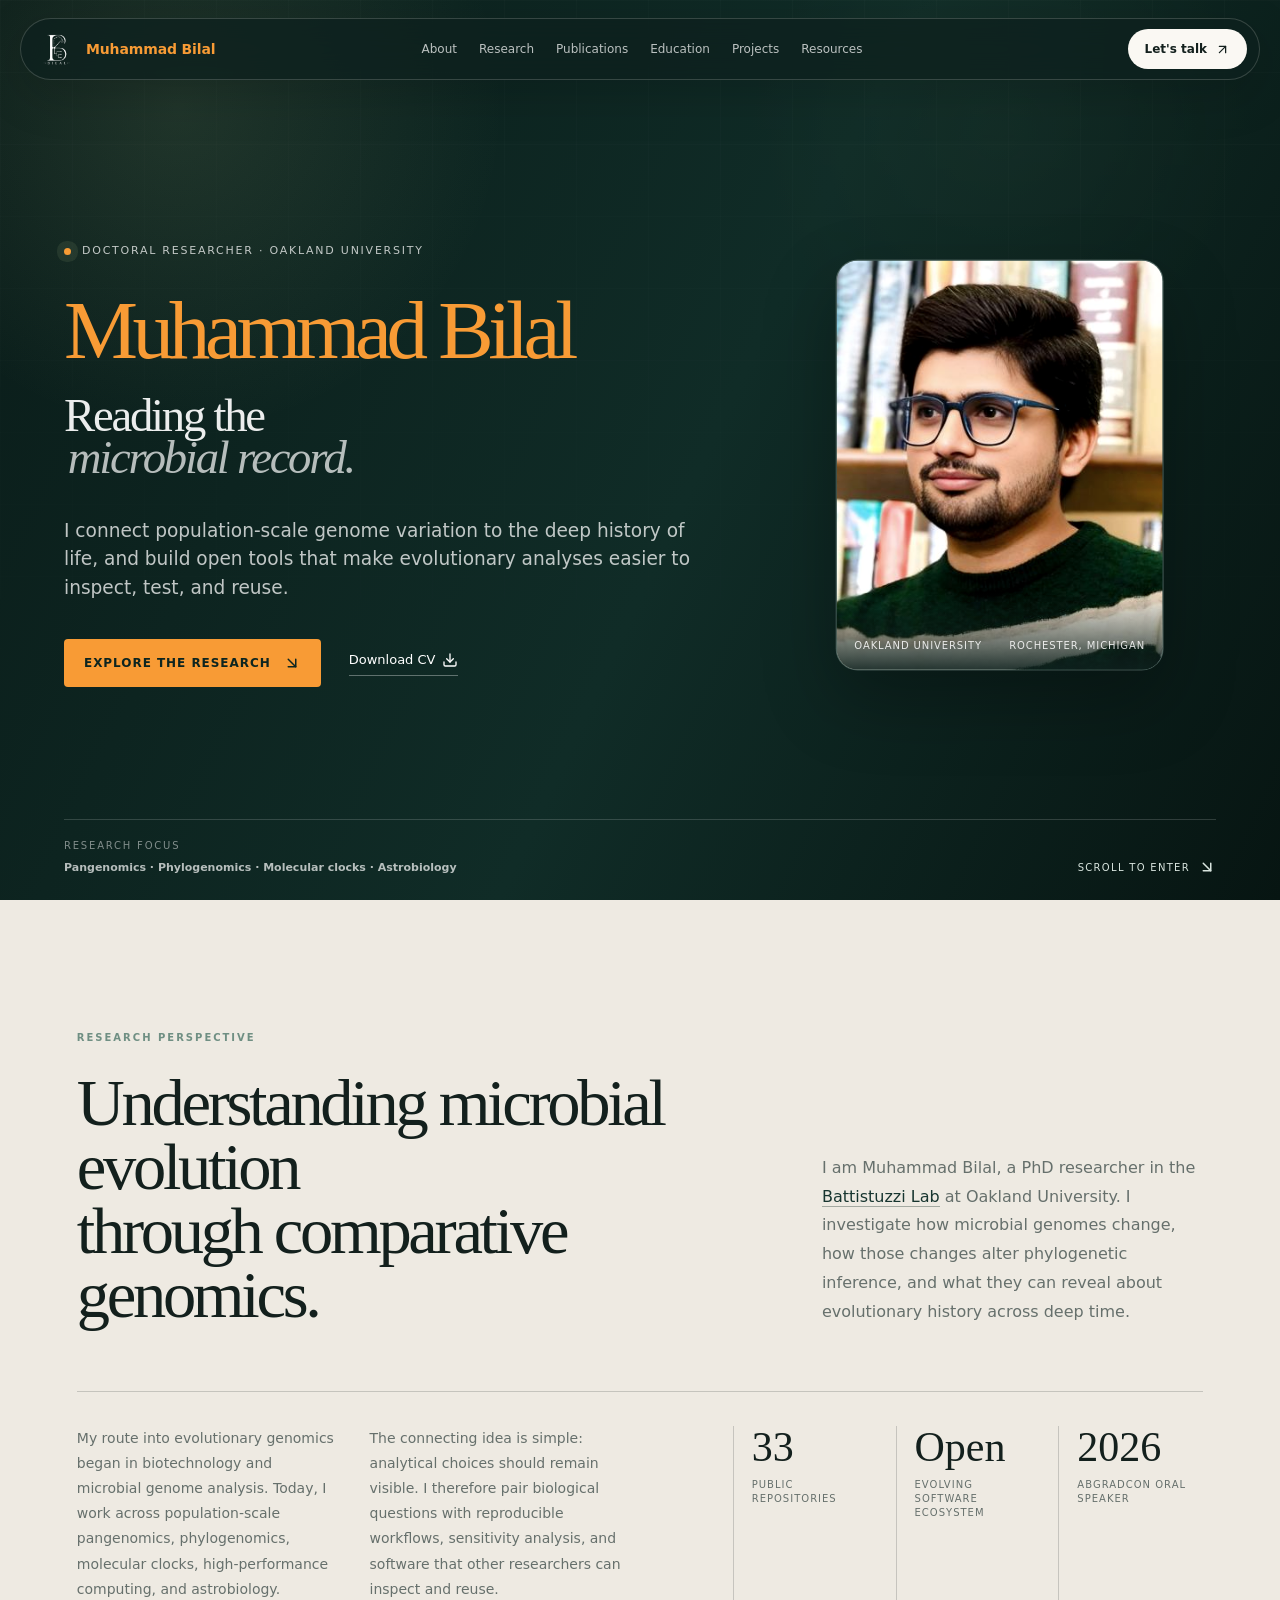
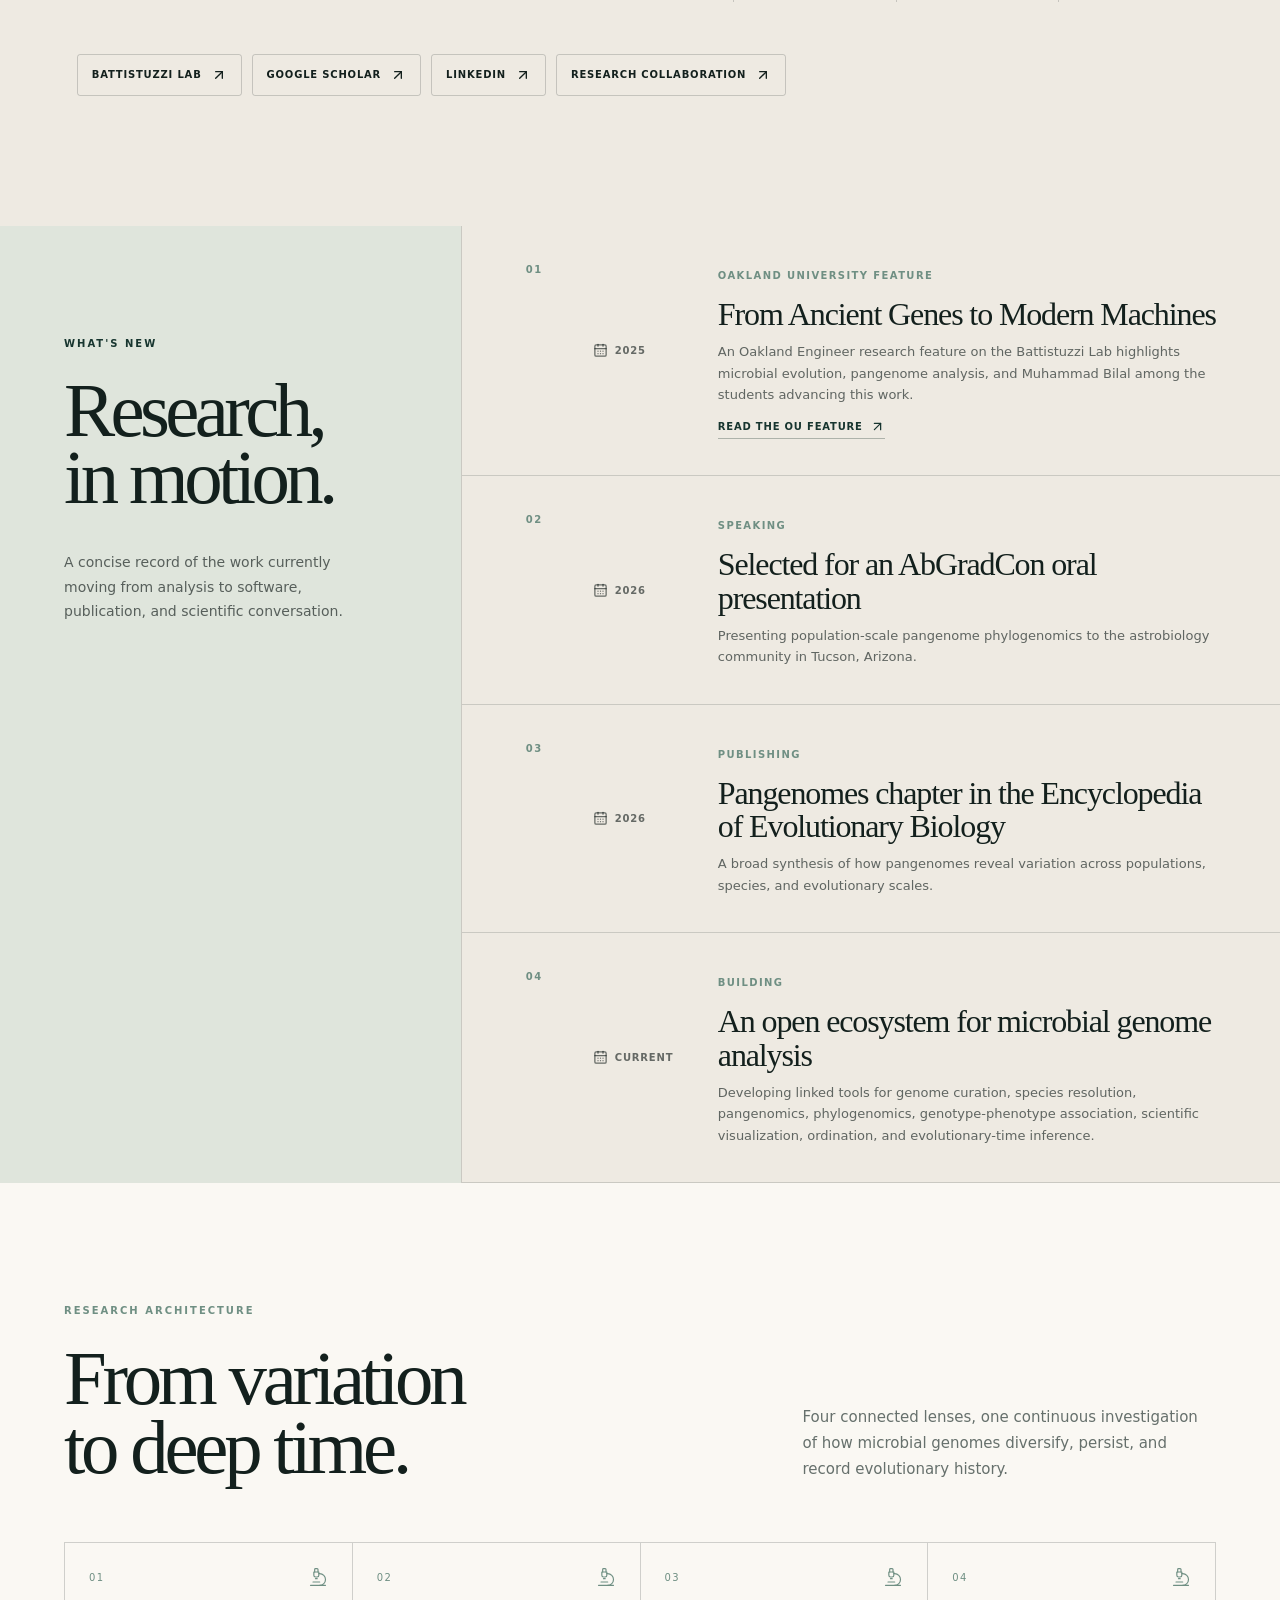
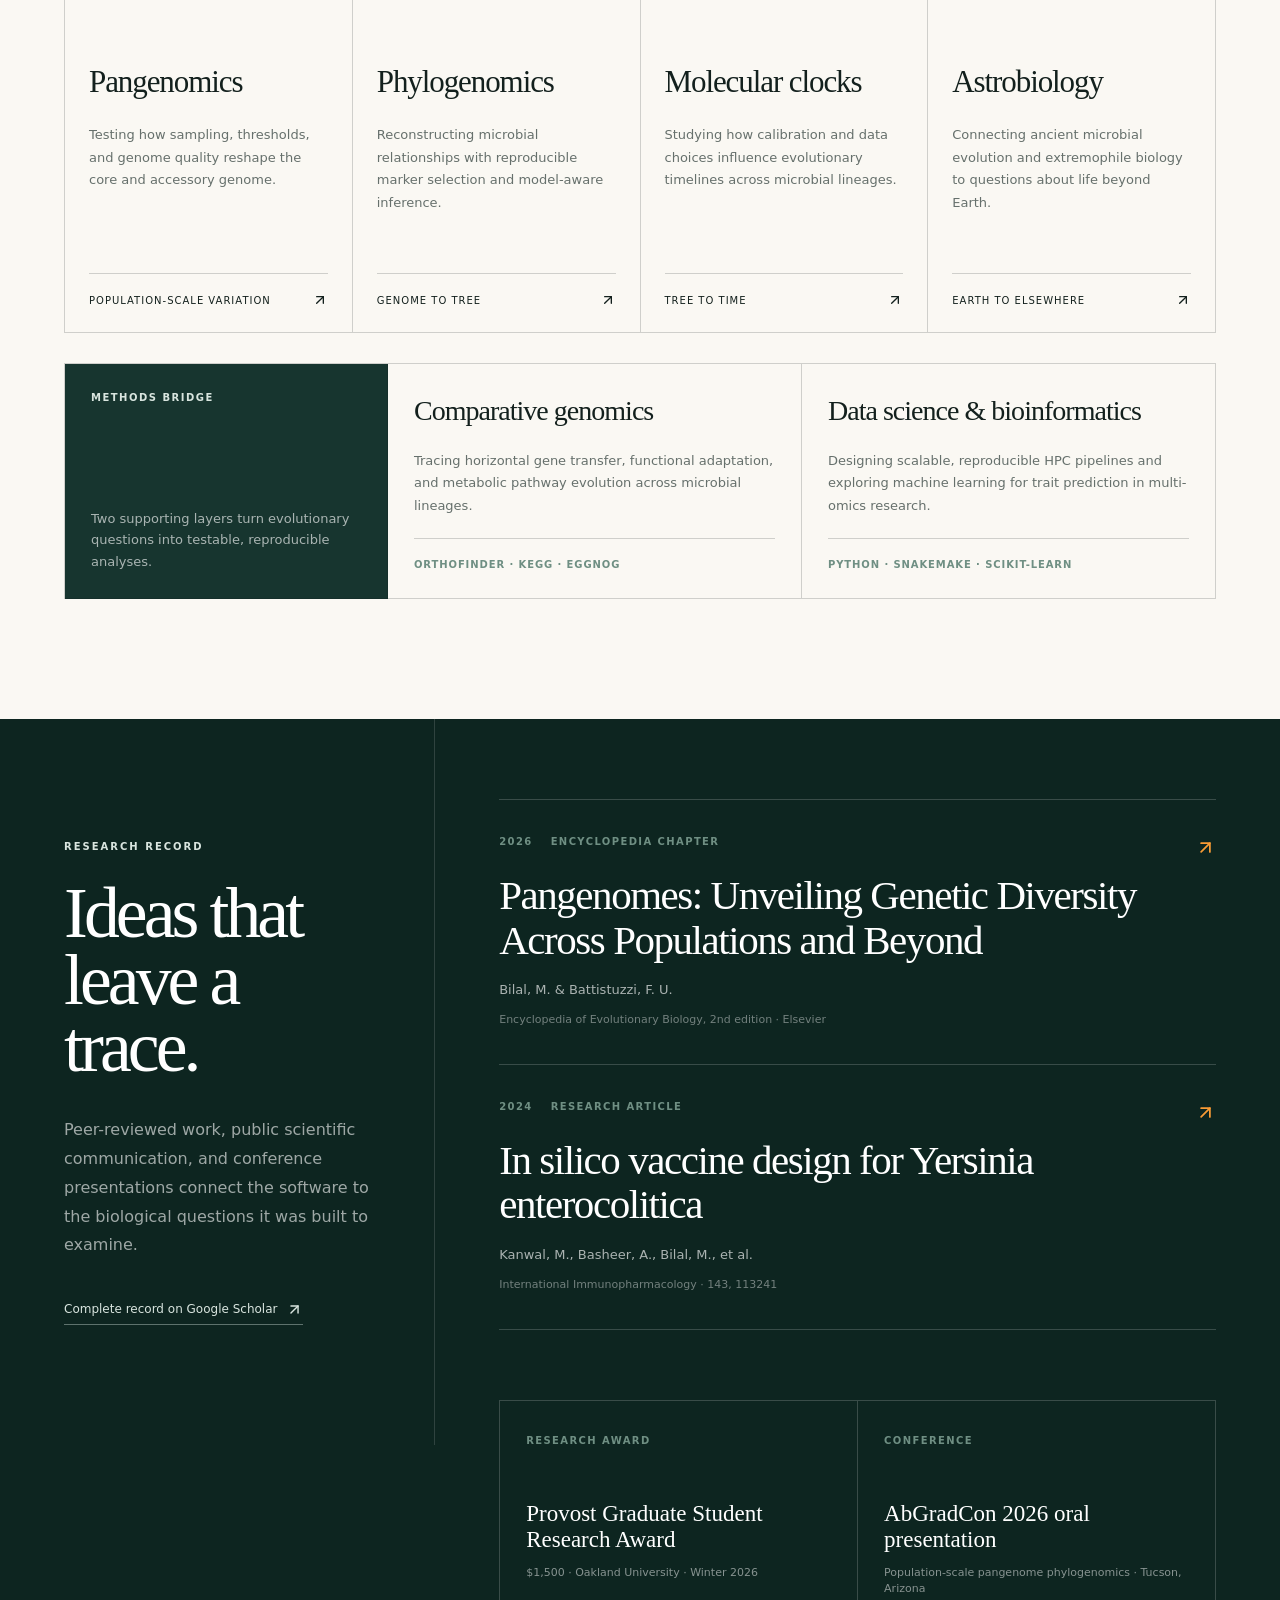
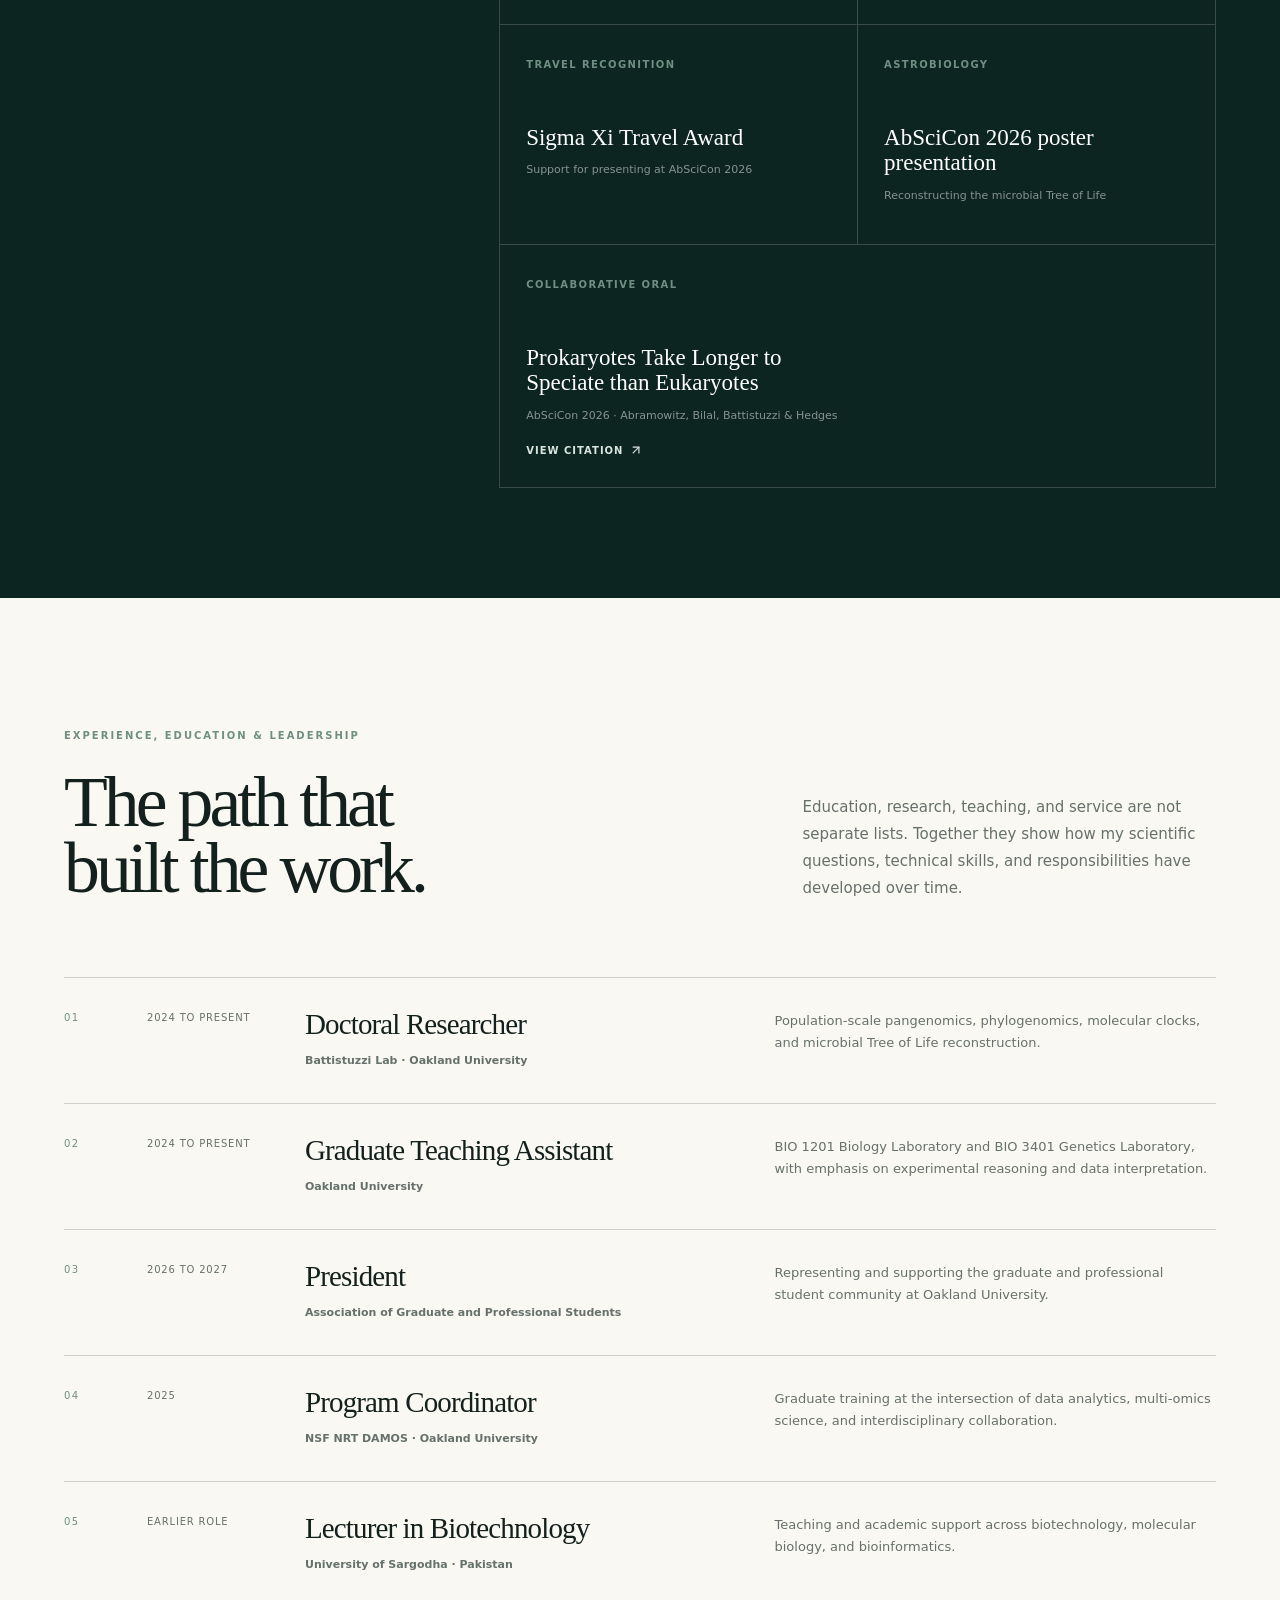
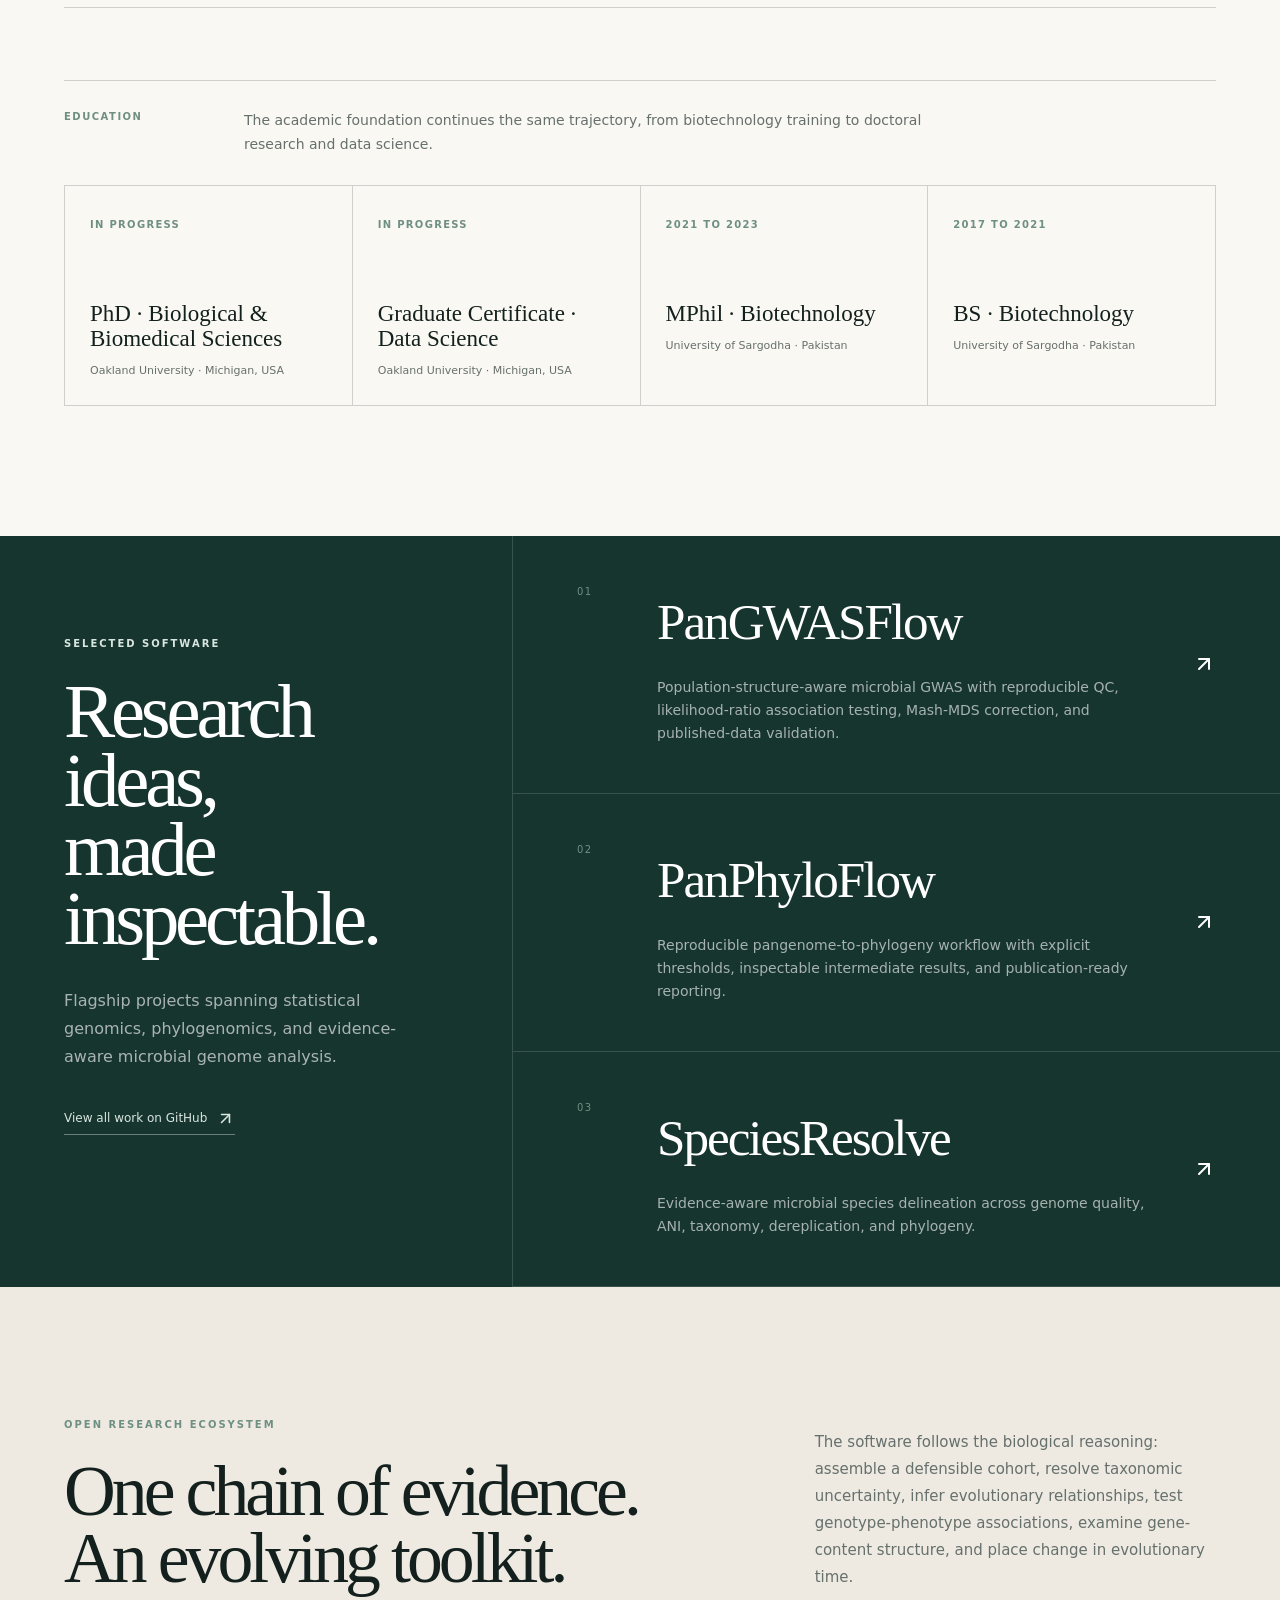
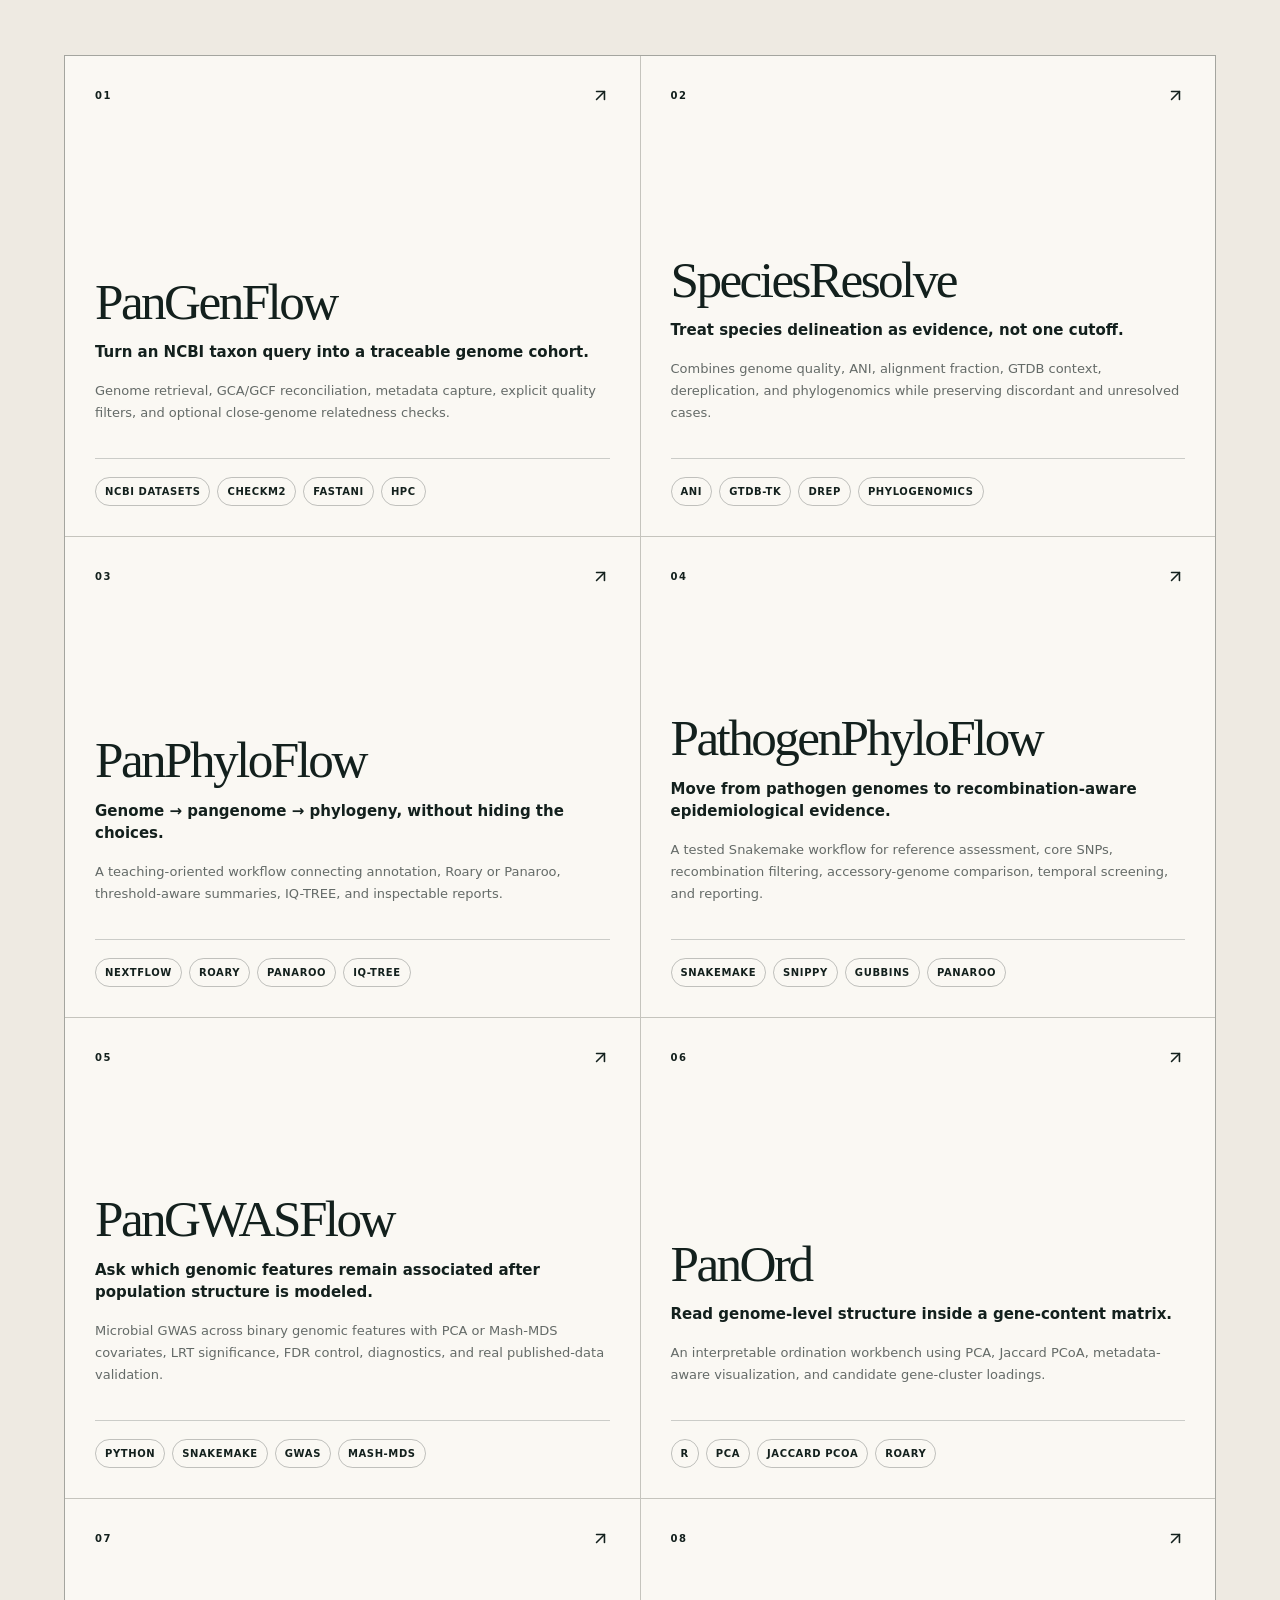
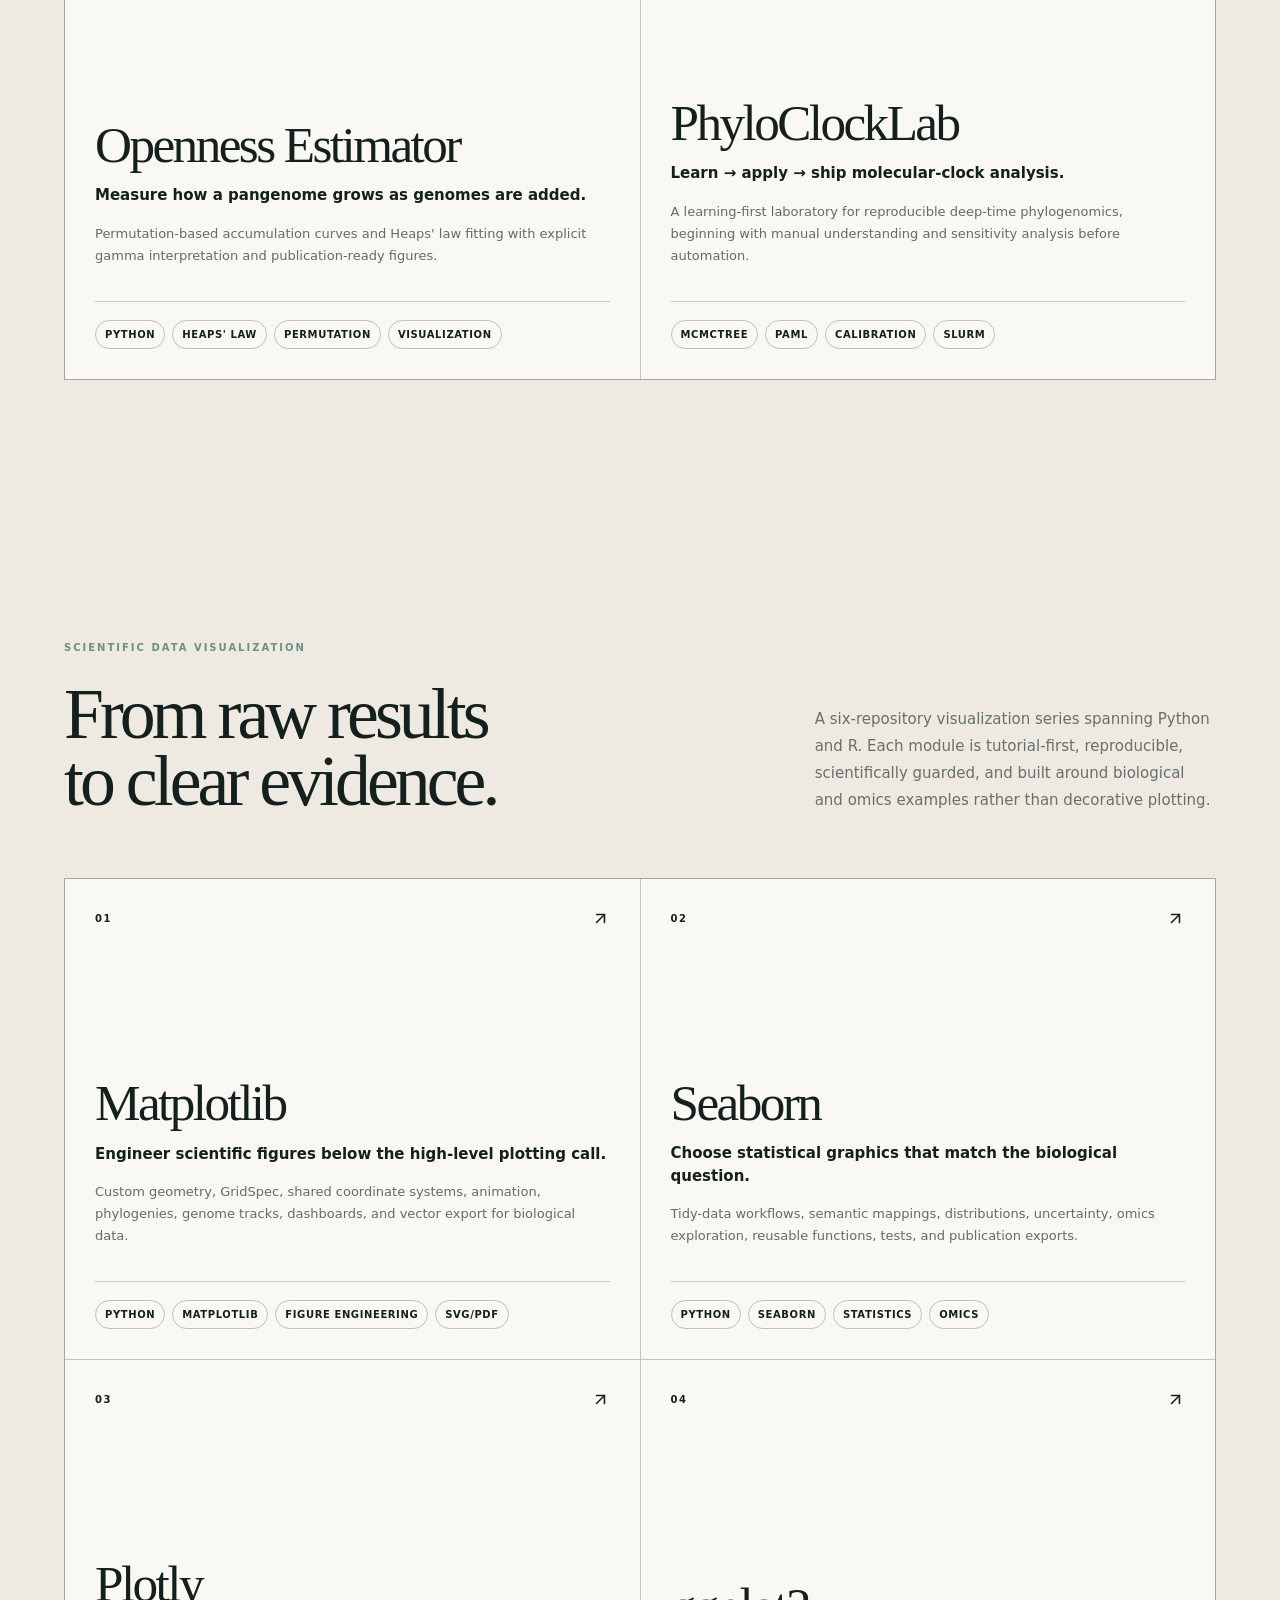
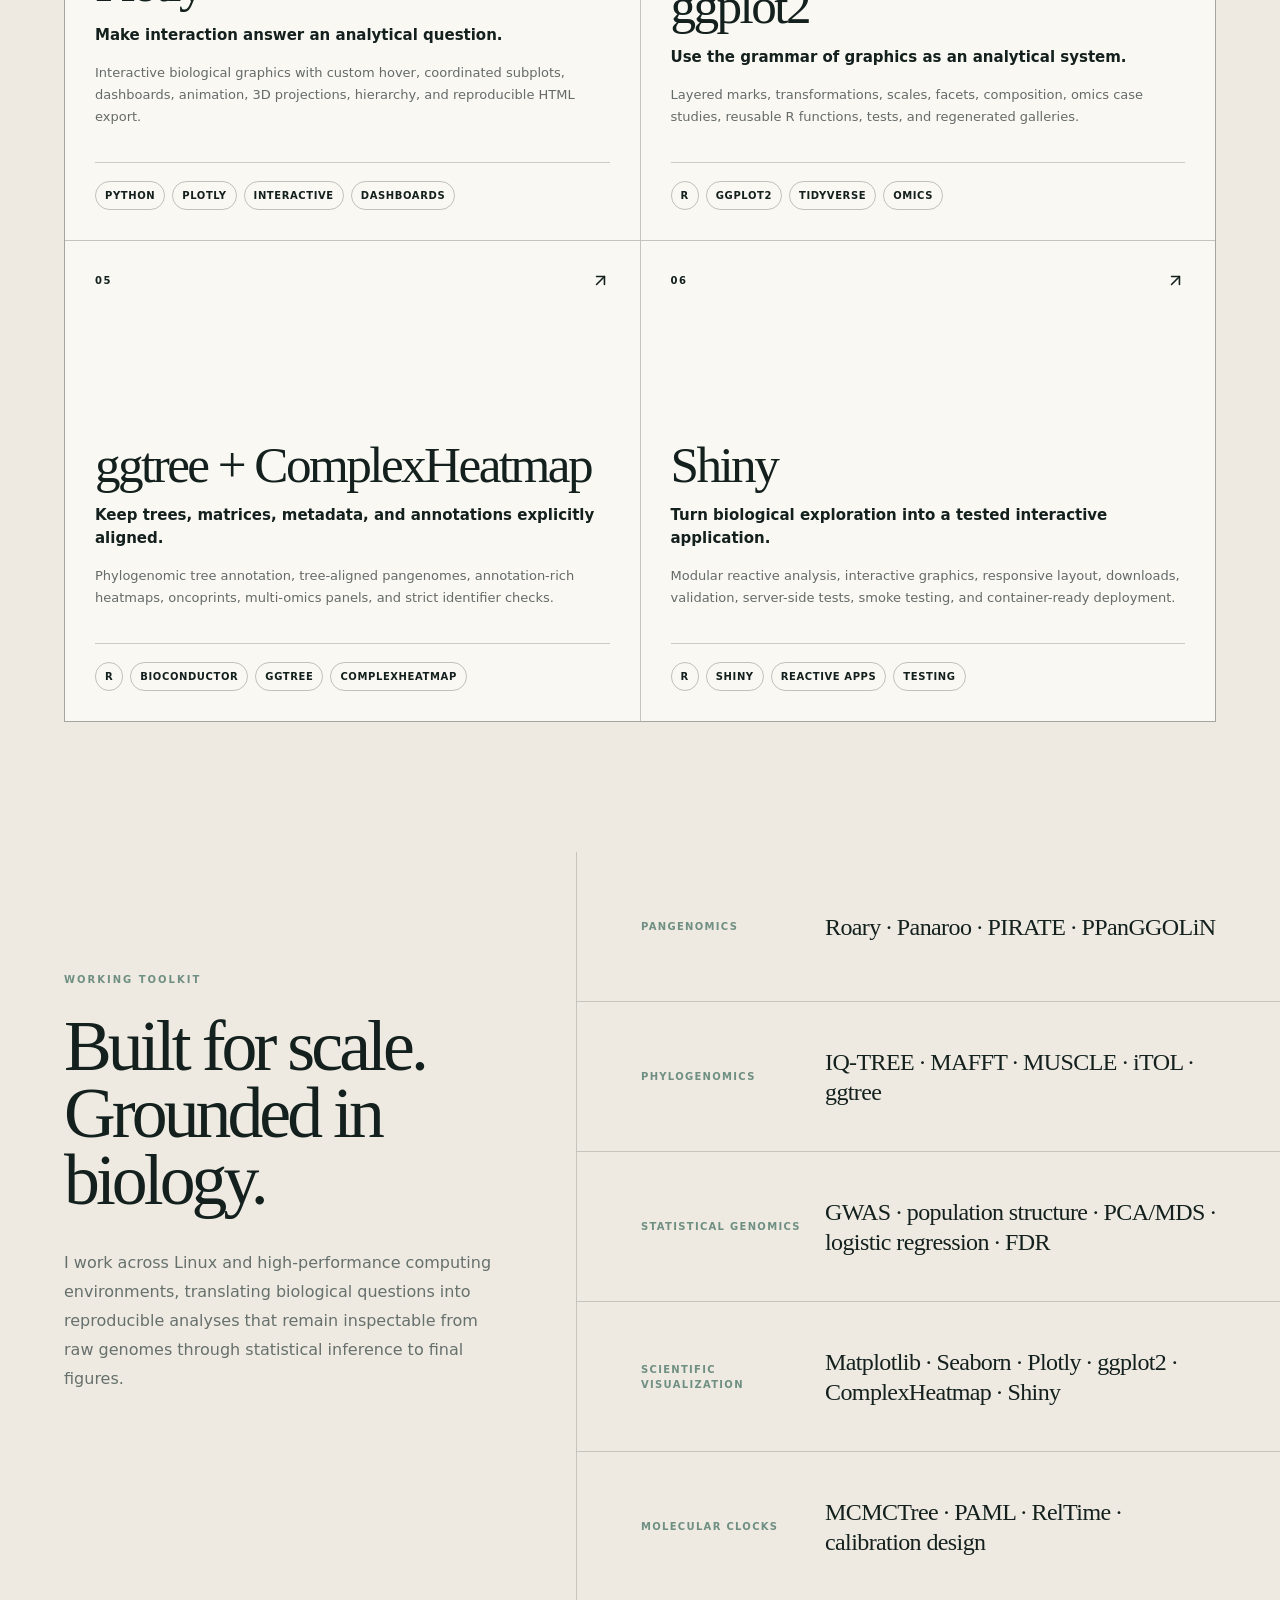
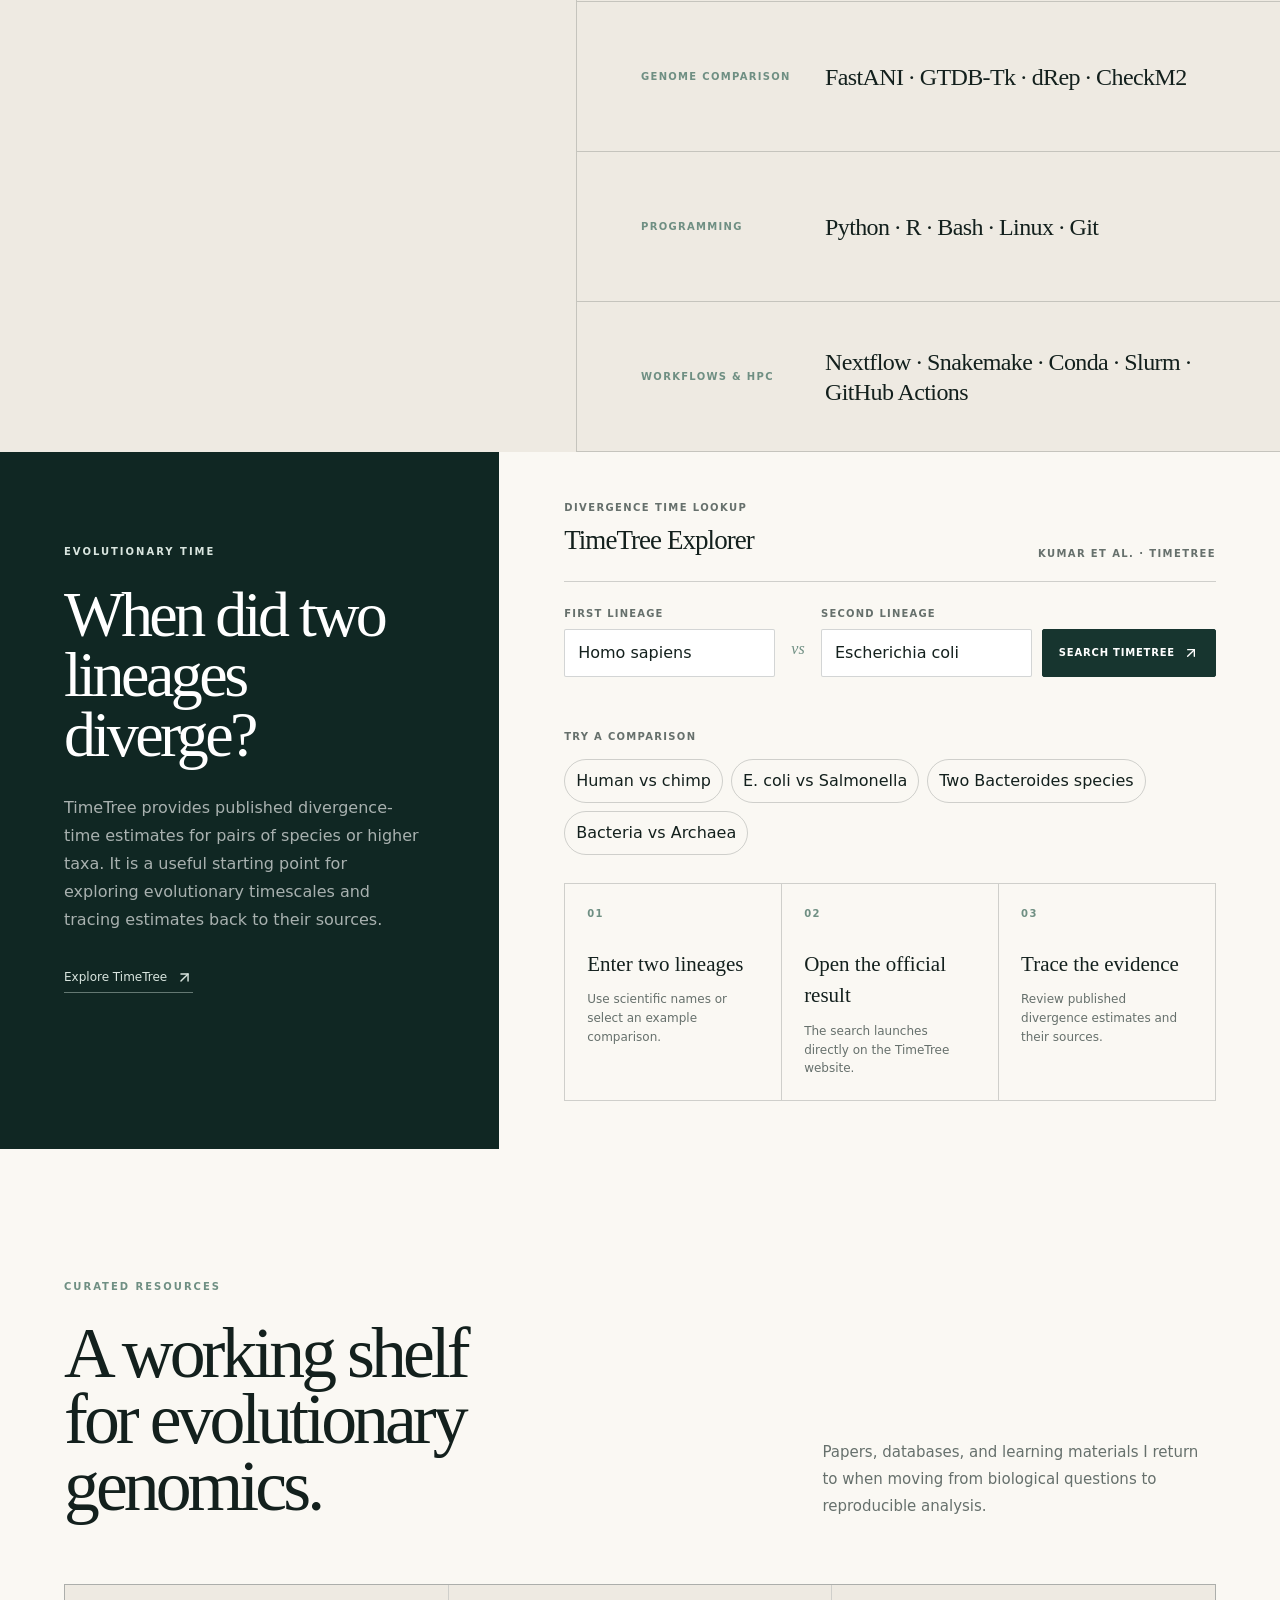
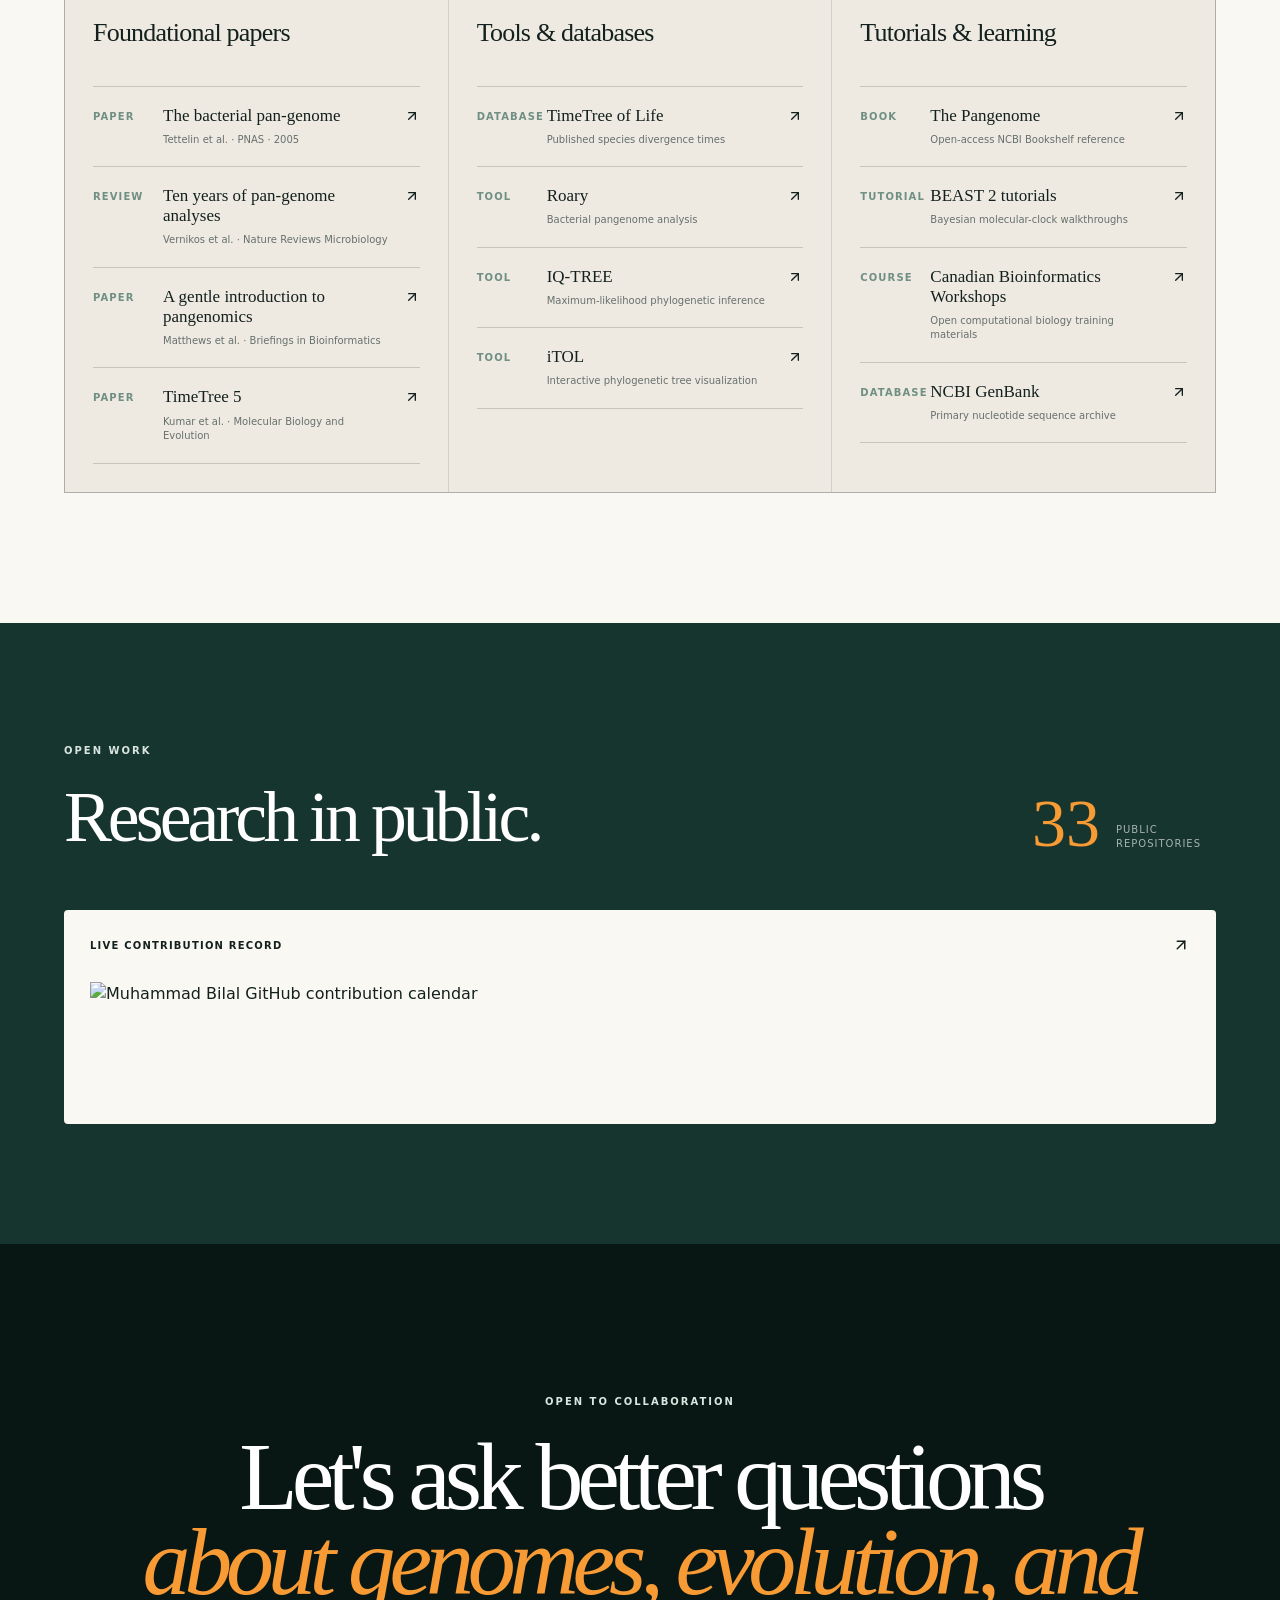
==== commit 82c4c45c: "Sync portfolio with current GitHub work" ====
--- a/index.html
+++ b/index.html
@@ -14,7 +14,7 @@
   <a href="#projects">Projects</a>
   <a href="#resources">Resources</a>
   <a class="mobile-nav-contact" href="mailto:mbilal@oakland.edu">Let's talk</a>
-</nav><section class="hero" id="top"><div class="hero-grain"></div><div class="hero-copy"><div class="status-line"><span class="status-dot"></span>Doctoral researcher · Oakland University</div><h1 class="hero-name">Muhammad Bilal</h1><p class="hero-title">Reading the<span>microbial record.</span></p><p class="hero-deck">I connect population-scale genome variation to the deep history of life, and build open tools that make evolutionary analyses easier to inspect, test, and reuse.</p><div class="hero-actions"><a class="button-primary" href="#research">Explore the research <svg xmlns="http://www.w3.org/2000/svg" width="18" height="18" viewBox="0 0 24 24" fill="none" stroke="currentColor" stroke-width="2" stroke-linecap="round" stroke-linejoin="round" class="lucide lucide-arrow-down-right" aria-hidden="true"><path d="m7 7 10 10"></path><path d="M17 7v10H7"></path></svg></a><a class="button-text" href="./Muhammad_Bilal_Academic_CV.pdf" download="Muhammad_Bilal_Academic_CV.pdf">Download CV <svg xmlns="http://www.w3.org/2000/svg" width="16" height="16" viewBox="0 0 24 24" fill="none" stroke="currentColor" stroke-width="2" stroke-linecap="round" stroke-linejoin="round" class="lucide lucide-download" aria-hidden="true"><path d="M12 15V3"></path><path d="M21 15v4a2 2 0 0 1-2 2H5a2 2 0 0 1-2-2v-4"></path><path d="m7 10 5 5 5-5"></path></svg></a></div></div><div class="hero-visual" aria-label="Research journey from genomes to evolutionary time"><div class="portrait-wrap"><img src="./muhammad-bilal.jpg" alt="Muhammad Bilal"><div class="portrait-label"><span>Oakland University</span><span>Rochester, Michigan</span></div></div></div><div class="hero-footer"><div><span class="eyebrow">Research focus</span><strong>Pangenomics · Phylogenomics · Molecular clocks · Astrobiology</strong></div><a href="#research" aria-label="Scroll to research">Scroll to enter <svg xmlns="http://www.w3.org/2000/svg" width="18" height="18" viewBox="0 0 24 24" fill="none" stroke="currentColor" stroke-width="2" stroke-linecap="round" stroke-linejoin="round" class="lucide lucide-arrow-down-right" aria-hidden="true"><path d="m7 7 10 10"></path><path d="M17 7v10H7"></path></svg></a></div></section><section class="manifesto" id="about"><div class="about-heading"><div><p class="section-kicker">Research perspective</p><h2>Understanding microbial evolution<br>through comparative genomics.</h2></div><p class="about-lede">I am Muhammad Bilal, a PhD researcher in the<!-- --> <a href="https://www.oakland.edu/biology/directory/battistuzzi/" target="_blank" rel="noreferrer">Battistuzzi Lab</a> <!-- -->at Oakland University. I investigate how microbial genomes change, how those changes alter phylogenetic inference, and what they can reveal about evolutionary history across deep time.</p></div><div class="manifesto-grid"><div class="about-story"><p>My route into evolutionary genomics began in biotechnology and microbial genome analysis. Today, I work across population-scale pangenomics, phylogenomics, molecular clocks, high-performance computing, and astrobiology.</p><p>The connecting idea is simple: analytical choices should remain visible. I therefore pair biological questions with reproducible workflows, sensitivity analysis, and software that other researchers can inspect and reuse.</p></div><div class="metrics" aria-label="Professional highlights"><div><strong>32</strong><span>public repositories</span></div><div><strong>Open</strong><span>evolving software ecosystem</span></div><div><strong>2026</strong><span>AbGradCon oral speaker</span></div></div></div><div class="about-links"><a href="https://www.oakland.edu/biology/directory/battistuzzi/" target="_blank" rel="noreferrer">Battistuzzi Lab <svg xmlns="http://www.w3.org/2000/svg" width="16" height="16" viewBox="0 0 24 24" fill="none" stroke="currentColor" stroke-width="2" stroke-linecap="round" stroke-linejoin="round" class="lucide lucide-arrow-up-right" aria-hidden="true"><path d="M7 7h10v10"></path><path d="M7 17 17 7"></path></svg></a><a href="https://scholar.google.com/citations?user=nQycrykAAAAJ&amp;hl=en" target="_blank" rel="noreferrer">Google Scholar <svg xmlns="http://www.w3.org/2000/svg" width="16" height="16" viewBox="0 0 24 24" fill="none" stroke="currentColor" stroke-width="2" stroke-linecap="round" stroke-linejoin="round" class="lucide lucide-arrow-up-right" aria-hidden="true"><path d="M7 7h10v10"></path><path d="M7 17 17 7"></path></svg></a><a href="https://www.linkedin.com/in/itsmbilal88/" target="_blank" rel="noreferrer">LinkedIn <svg xmlns="http://www.w3.org/2000/svg" width="16" height="16" viewBox="0 0 24 24" fill="none" stroke="currentColor" stroke-width="2" stroke-linecap="round" stroke-linejoin="round" class="lucide lucide-arrow-up-right" aria-hidden="true"><path d="M7 7h10v10"></path><path d="M7 17 17 7"></path></svg></a><a href="mailto:mbilal@oakland.edu?subject=Research%20collaboration">Research collaboration <svg xmlns="http://www.w3.org/2000/svg" width="16" height="16" viewBox="0 0 24 24" fill="none" stroke="currentColor" stroke-width="2" stroke-linecap="round" stroke-linejoin="round" class="lucide lucide-arrow-up-right" aria-hidden="true"><path d="M7 7h10v10"></path><path d="M7 17 17 7"></path></svg></a></div></section><section class="updates-section" id="updates"><div class="updates-heading"><div><p class="section-kicker light">What's new</p><h2>Research,<br>in motion.</h2></div><p>A concise record of the work currently moving from analysis to software, publication, and scientific conversation.</p></div><div class="updates-list"><article><span class="update-index">01</span><span class="update-date"><svg xmlns="http://www.w3.org/2000/svg" width="15" height="15" viewBox="0 0 24 24" fill="none" stroke="currentColor" stroke-width="2" stroke-linecap="round" stroke-linejoin="round" class="lucide lucide-calendar-days" aria-hidden="true"><path d="M8 2v3"></path><path d="M16 2v3"></path><rect x="3" y="3" width="18" height="18" rx="2"></rect><path d="M3 9h18"></path><path d="M8 13h.01"></path><path d="M12 13h.01"></path><path d="M16 13h.01"></path><path d="M8 17h.01"></path><path d="M12 17h.01"></path><path d="M16 17h.01"></path></svg> <!-- -->2025</span><div><small>Oakland University feature</small><h3>From Ancient Genes to Modern Machines</h3><p>An Oakland Engineer research feature on the Battistuzzi Lab highlights microbial evolution, pangenome analysis, and Muhammad Bilal among the students advancing this work.</p><a class="update-link" href="https://www.oakland.edu/oaklandengineer/research/2026/from-ancient-genes-to-modern-machines/" target="_blank" rel="noreferrer">Read the OU feature <svg xmlns="http://www.w3.org/2000/svg" width="15" height="15" viewBox="0 0 24 24" fill="none" stroke="currentColor" stroke-width="2" stroke-linecap="round" stroke-linejoin="round" class="lucide lucide-arrow-up-right" aria-hidden="true"><path d="M7 7h10v10"></path><path d="M7 17 17 7"></path></svg></a></div></article><article><span class="update-index">02</span><span class="update-date"><svg xmlns="http://www.w3.org/2000/svg" width="15" height="15" viewBox="0 0 24 24" fill="none" stroke="currentColor" stroke-width="2" stroke-linecap="round" stroke-linejoin="round" class="lucide lucide-calendar-days" aria-hidden="true"><path d="M8 2v3"></path><path d="M16 2v3"></path><rect x="3" y="3" width="18" height="18" rx="2"></rect><path d="M3 9h18"></path><path d="M8 13h.01"></path><path d="M12 13h.01"></path><path d="M16 13h.01"></path><path d="M8 17h.01"></path><path d="M12 17h.01"></path><path d="M16 17h.01"></path></svg> <!-- -->2026</span><div><small>Speaking</small><h3>Selected for an AbGradCon oral presentation</h3><p>Presenting population-scale pangenome phylogenomics to the astrobiology community in Tucson, Arizona.</p></div></article><article><span class="update-index">03</span><span class="update-date"><svg xmlns="http://www.w3.org/2000/svg" width="15" height="15" viewBox="0 0 24 24" fill="none" stroke="currentColor" stroke-width="2" stroke-linecap="round" stroke-linejoin="round" class="lucide lucide-calendar-days" aria-hidden="true"><path d="M8 2v3"></path><path d="M16 2v3"></path><rect x="3" y="3" width="18" height="18" rx="2"></rect><path d="M3 9h18"></path><path d="M8 13h.01"></path><path d="M12 13h.01"></path><path d="M16 13h.01"></path><path d="M8 17h.01"></path><path d="M12 17h.01"></path><path d="M16 17h.01"></path></svg> <!-- -->2026</span><div><small>Publishing</small><h3>Pangenomes chapter in the Encyclopedia of Evolutionary Biology</h3><p>A broad synthesis of how pangenomes reveal variation across populations, species, and evolutionary scales.</p></div></article><article><span class="update-index">04</span><span class="update-date"><svg xmlns="http://www.w3.org/2000/svg" width="15" height="15" viewBox="0 0 24 24" fill="none" stroke="currentColor" stroke-width="2" stroke-linecap="round" stroke-linejoin="round" class="lucide lucide-calendar-days" aria-hidden="true"><path d="M8 2v3"></path><path d="M16 2v3"></path><rect x="3" y="3" width="18" height="18" rx="2"></rect><path d="M3 9h18"></path><path d="M8 13h.01"></path><path d="M12 13h.01"></path><path d="M16 13h.01"></path><path d="M8 17h.01"></path><path d="M12 17h.01"></path><path d="M16 17h.01"></path></svg> <!-- -->Current</span><div><small>Building</small><h3>An open ecosystem for microbial genome analysis</h3><p>Developing linked tools for genome curation, species resolution, pangenomics, phylogenomics, genotype-phenotype association, scientific visualization, ordination, and evolutionary-time inference.</p></div></article></div></section><section class="research-section" id="research"><div class="section-heading"><div><p class="section-kicker">Research architecture</p><h2>From variation<br>to deep time.</h2></div><p>Four connected lenses, one continuous investigation of how microbial genomes diversify, persist, and record evolutionary history.</p></div><div class="research-grid"><article class="research-card"><div class="research-card-top"><span>01</span><svg xmlns="http://www.w3.org/2000/svg" width="20" height="20" viewBox="0 0 24 24" fill="none" stroke="currentColor" stroke-width="1.4" stroke-linecap="round" stroke-linejoin="round" class="lucide lucide-microscope" aria-hidden="true"><path d="M6 18h8"></path><path d="M3 22h18"></path><path d="M14 22a7 7 0 1 0 0-14h-1"></path><path d="M9 14h2"></path><path d="M9 12a2 2 0 0 1-2-2V6h6v4a2 2 0 0 1-2 2Z"></path><path d="M12 6V3a1 1 0 0 0-1-1H9a1 1 0 0 0-1 1v3"></path></svg></div><h3>Pangenomics</h3><p>Testing how sampling, thresholds, and genome quality reshape the core and accessory genome.</p><div class="research-detail"><span>Population-scale variation</span><svg xmlns="http://www.w3.org/2000/svg" width="16" height="16" viewBox="0 0 24 24" fill="none" stroke="currentColor" stroke-width="2" stroke-linecap="round" stroke-linejoin="round" class="lucide lucide-arrow-up-right" aria-hidden="true"><path d="M7 7h10v10"></path><path d="M7 17 17 7"></path></svg></div></article><article class="research-card"><div class="research-card-top"><span>02</span><svg xmlns="http://www.w3.org/2000/svg" width="20" height="20" viewBox="0 0 24 24" fill="none" stroke="currentColor" stroke-width="1.4" stroke-linecap="round" stroke-linejoin="round" class="lucide lucide-microscope" aria-hidden="true"><path d="M6 18h8"></path><path d="M3 22h18"></path><path d="M14 22a7 7 0 1 0 0-14h-1"></path><path d="M9 14h2"></path><path d="M9 12a2 2 0 0 1-2-2V6h6v4a2 2 0 0 1-2 2Z"></path><path d="M12 6V3a1 1 0 0 0-1-1H9a1 1 0 0 0-1 1v3"></path></svg></div><h3>Phylogenomics</h3><p>Reconstructing microbial relationships with reproducible marker selection and model-aware inference.</p><div class="research-detail"><span>Genome to tree</span><svg xmlns="http://www.w3.org/2000/svg" width="16" height="16" viewBox="0 0 24 24" fill="none" stroke="currentColor" stroke-width="2" stroke-linecap="round" stroke-linejoin="round" class="lucide lucide-arrow-up-right" aria-hidden="true"><path d="M7 7h10v10"></path><path d="M7 17 17 7"></path></svg></div></article><article class="research-card"><div class="research-card-top"><span>03</span><svg xmlns="http://www.w3.org/2000/svg" width="20" height="20" viewBox="0 0 24 24" fill="none" stroke="currentColor" stroke-width="1.4" stroke-linecap="round" stroke-linejoin="round" class="lucide lucide-microscope" aria-hidden="true"><path d="M6 18h8"></path><path d="M3 22h18"></path><path d="M14 22a7 7 0 1 0 0-14h-1"></path><path d="M9 14h2"></path><path d="M9 12a2 2 0 0 1-2-2V6h6v4a2 2 0 0 1-2 2Z"></path><path d="M12 6V3a1 1 0 0 0-1-1H9a1 1 0 0 0-1 1v3"></path></svg></div><h3>Molecular clocks</h3><p>Studying how calibration and data choices influence evolutionary timelines across microbial lineages.</p><div class="research-detail"><span>Tree to time</span><svg xmlns="http://www.w3.org/2000/svg" width="16" height="16" viewBox="0 0 24 24" fill="none" stroke="currentColor" stroke-width="2" stroke-linecap="round" stroke-linejoin="round" class="lucide lucide-arrow-up-right" aria-hidden="true"><path d="M7 7h10v10"></path><path d="M7 17 17 7"></path></svg></div></article><article class="research-card"><div class="research-card-top"><span>04</span><svg xmlns="http://www.w3.org/2000/svg" width="20" height="20" viewBox="0 0 24 24" fill="none" stroke="currentColor" stroke-width="1.4" stroke-linecap="round" stroke-linejoin="round" class="lucide lucide-microscope" aria-hidden="true"><path d="M6 18h8"></path><path d="M3 22h18"></path><path d="M14 22a7 7 0 1 0 0-14h-1"></path><path d="M9 14h2"></path><path d="M9 12a2 2 0 0 1-2-2V6h6v4a2 2 0 0 1-2 2Z"></path><path d="M12 6V3a1 1 0 0 0-1-1H9a1 1 0 0 0-1 1v3"></path></svg></div><h3>Astrobiology</h3><p>Connecting ancient microbial evolution and extremophile biology to questions about life beyond Earth.</p><div class="research-detail"><span>Earth to elsewhere</span><svg xmlns="http://www.w3.org/2000/svg" width="16" height="16" viewBox="0 0 24 24" fill="none" stroke="currentColor" stroke-width="2" stroke-linecap="round" stroke-linejoin="round" class="lucide lucide-arrow-up-right" aria-hidden="true"><path d="M7 7h10v10"></path><path d="M7 17 17 7"></path></svg></div></article></div><div class="research-extensions" aria-label="Methods that extend the research program"><div class="extension-intro"><span>Methods bridge</span><p>Two supporting layers turn evolutionary questions into testable, reproducible analyses.</p></div><article><h3>Comparative genomics</h3><p>Tracing horizontal gene transfer, functional adaptation, and metabolic pathway evolution across microbial lineages.</p><span>OrthoFinder · KEGG · eggNOG</span></article><article><h3>Data science &amp; bioinformatics</h3><p>Designing scalable, reproducible HPC pipelines and exploring machine learning for trait prediction in multi-omics research.</p><span>Python · Snakemake · scikit-learn</span></article></div></section><section class="evidence-section" id="publications"><div class="evidence-side"><p class="section-kicker light">Research record</p><h2>Ideas that<br>leave a trace.</h2><p>Peer-reviewed work, public scientific communication, and conference presentations connect the software to the biological questions it was built to examine.</p><a href="https://scholar.google.com/citations?user=nQycrykAAAAJ&amp;hl=en" target="_blank" rel="noreferrer">Complete record on Google Scholar <svg xmlns="http://www.w3.org/2000/svg" width="17" height="17" viewBox="0 0 24 24" fill="none" stroke="currentColor" stroke-width="2" stroke-linecap="round" stroke-linejoin="round" class="lucide lucide-arrow-up-right" aria-hidden="true"><path d="M7 7h10v10"></path><path d="M7 17 17 7"></path></svg></a></div><div class="evidence-main"><div class="publication-list"><a href="https://doi.org/10.1016/B978-0-443-15750-9.00139-7" target="_blank" rel="noreferrer"><div class="publication-meta"><span>2026</span><span>Encyclopedia chapter</span></div><h3>Pangenomes: Unveiling Genetic Diversity Across Populations and Beyond</h3><p>Bilal, M. &amp; Battistuzzi, F. U.</p><strong>Encyclopedia of Evolutionary Biology, 2nd edition · Elsevier</strong><svg xmlns="http://www.w3.org/2000/svg" width="21" height="21" viewBox="0 0 24 24" fill="none" stroke="currentColor" stroke-width="2" stroke-linecap="round" stroke-linejoin="round" class="lucide lucide-arrow-up-right publication-arrow" aria-hidden="true"><path d="M7 7h10v10"></path><path d="M7 17 17 7"></path></svg></a><a href="https://doi.org/10.1016/j.intimp.2024.113241" target="_blank" rel="noreferrer"><div class="publication-meta"><span>2024</span><span>Research article</span></div><h3>In silico vaccine design for Yersinia enterocolitica</h3><p>Kanwal, M., Basheer, A., Bilal, M., et al.</p><strong>International Immunopharmacology · 143, 113241</strong><svg xmlns="http://www.w3.org/2000/svg" width="21" height="21" viewBox="0 0 24 24" fill="none" stroke="currentColor" stroke-width="2" stroke-linecap="round" stroke-linejoin="round" class="lucide lucide-arrow-up-right publication-arrow" aria-hidden="true"><path d="M7 7h10v10"></path><path d="M7 17 17 7"></path></svg></a></div><div class="recognition-grid"><article><span>Research award</span><h3>Provost Graduate Student Research Award</h3><p>$1,500 · Oakland University · Winter 2026</p></article><article><span>Conference</span><h3>AbGradCon 2026 oral presentation</h3><p>Population-scale pangenome phylogenomics · Tucson, Arizona</p></article><article><span>Travel recognition</span><h3>Sigma Xi Travel Award</h3><p>Support for presenting at AbSciCon 2026</p></article><article><span>Astrobiology</span><h3>AbSciCon 2026 poster presentation</h3><p>Reconstructing the microbial Tree of Life</p></article><article><span>Collaborative oral</span><h3>Prokaryotes Take Longer to Speciate than Eukaryotes</h3><p>AbSciCon 2026 · Abramowitz, Bilal, Battistuzzi &amp; Hedges</p><a class="recognition-link" href="https://scholar.google.com/citations?view_op=view_citation&amp;hl=en&amp;user=nQycrykAAAAJ&amp;citation_for_view=nQycrykAAAAJ:UeHWp8X0CEIC" target="_blank" rel="noreferrer">View citation <svg xmlns="http://www.w3.org/2000/svg" width="14" height="14" viewBox="0 0 24 24" fill="none" stroke="currentColor" stroke-width="2" stroke-linecap="round" stroke-linejoin="round" class="lucide lucide-arrow-up-right" aria-hidden="true"><path d="M7 7h10v10"></path><path d="M7 17 17 7"></path></svg></a></article></div></div></section><section class="journey-section" id="journey"><div class="journey-heading"><div><p class="section-kicker">Experience, education &amp; leadership</p><h2>The path that<br>built the work.</h2></div><p>Education, research, teaching, and service are not separate lists. Together they show how my scientific questions, technical skills, and responsibilities have developed over time.</p></div><div class="timeline-list"><article><span class="timeline-index">01</span><span class="timeline-period">2024 to present</span><div><h3>Doctoral Researcher</h3><strong>Battistuzzi Lab · Oakland University</strong></div><p>Population-scale pangenomics, phylogenomics, molecular clocks, and microbial Tree of Life reconstruction.</p></article><article><span class="timeline-index">02</span><span class="timeline-period">2024 to present</span><div><h3>Graduate Teaching Assistant</h3><strong>Oakland University</strong></div><p>BIO 1201 Biology Laboratory and BIO 3401 Genetics Laboratory, with emphasis on experimental reasoning and data interpretation.</p></article><article><span class="timeline-index">03</span><span class="timeline-period">2026 to 2027</span><div><h3>President</h3><strong>Association of Graduate and Professional Students</strong></div><p>Representing and supporting the graduate and professional student community at Oakland University.</p></article><article><span class="timeline-index">04</span><span class="timeline-period">2025</span><div><h3>Program Coordinator</h3><strong>NSF NRT DAMOS · Oakland University</strong></div><p>Graduate training at the intersection of data analytics, multi-omics science, and interdisciplinary collaboration.</p></article><article><span class="timeline-index">05</span><span class="timeline-period">Earlier role</span><div><h3>Lecturer in Biotechnology</h3><strong>University of Sargodha · Pakistan</strong></div><p>Teaching and academic support across biotechnology, molecular biology, and bioinformatics.</p></article></div><div class="education-bridge"><span>Education</span><p>The academic foundation continues the same trajectory, from biotechnology training to doctoral research and data science.</p></div><div class="education-row"><article><span>In progress</span><h3>PhD · Biological &amp; Biomedical Sciences</h3><p>Oakland University · Michigan, USA</p></article><article><span>In progress</span><h3>Graduate Certificate · Data Science</h3><p>Oakland University · Michigan, USA</p></article><article><span>2021 to 2023</span><h3>MPhil · Biotechnology</h3><p>University of Sargodha · Pakistan</p></article><article><span>2017 to 2021</span><h3>BS · Biotechnology</h3><p>University of Sargodha · Pakistan</p></article></div></section><section class="work-preview" id="work"><div class="work-preview-copy"><p class="section-kicker light">Selected software</p><h2>Research ideas,<br>made inspectable.</h2><p>Flagship projects spanning statistical genomics, phylogenomics, and evidence-aware microbial genome analysis.</p><a href="https://github.com/mbilal-OU" target="_blank" rel="noreferrer">View all work on GitHub <svg xmlns="http://www.w3.org/2000/svg" width="19" height="19" viewBox="0 0 24 24" fill="none" stroke="currentColor" stroke-width="2" stroke-linecap="round" stroke-linejoin="round" class="lucide lucide-arrow-up-right" aria-hidden="true"><path d="M7 7h10v10"></path><path d="M7 17 17 7"></path></svg></a></div><div class="featured-projects"><a href="https://github.com/mbilal-OU/PanGWASFlow" target="_blank" rel="noreferrer"><span class="project-number">01</span><div><h3>PanGWASFlow</h3><p>Population-structure-aware microbial GWAS with reproducible QC, likelihood-ratio association testing, Mash-MDS correction, and published-data validation.</p></div><svg xmlns="http://www.w3.org/2000/svg" width="24" height="24" viewBox="0 0 24 24" fill="none" stroke="currentColor" stroke-width="2" stroke-linecap="round" stroke-linejoin="round" class="lucide lucide-arrow-up-right" aria-hidden="true"><path d="M7 7h10v10"></path><path d="M7 17 17 7"></path></svg></a><a href="https://github.com/mbilal-OU/PanPhyloFlow" target="_blank" rel="noreferrer"><span class="project-number">02</span><div><h3>PanPhyloFlow</h3><p>Reproducible pangenome-to-phylogeny workflow with explicit thresholds, inspectable intermediate results, and publication-ready reporting.</p></div><svg xmlns="http://www.w3.org/2000/svg" width="24" height="24" viewBox="0 0 24 24" fill="none" stroke="currentColor" stroke-width="2" stroke-linecap="round" stroke-linejoin="round" class="lucide lucide-arrow-up-right" aria-hidden="true"><path d="M7 7h10v10"></path><path d="M7 17 17 7"></path></svg></a><a href="https://github.com/mbilal-OU/SpeciesResolve" target="_blank" rel="noreferrer"><span class="project-number">03</span><div><h3>SpeciesResolve</h3><p>Evidence-aware microbial species delineation across genome quality, ANI, taxonomy, dereplication, and phylogeny.</p></div><svg xmlns="http://www.w3.org/2000/svg" width="24" height="24" viewBox="0 0 24 24" fill="none" stroke="currentColor" stroke-width="2" stroke-linecap="round" stroke-linejoin="round" class="lucide lucide-arrow-up-right" aria-hidden="true"><path d="M7 7h10v10"></path><path d="M7 17 17 7"></path></svg></a></div></section><section class="project-ecosystem" id="projects"><div class="ecosystem-intro"><div><p class="section-kicker">Open research ecosystem</p><h2>One chain of evidence.<br>An evolving toolkit.</h2></div><p>The software follows the biological reasoning: assemble a defensible cohort, resolve taxonomic uncertainty, infer evolutionary relationships, test genotype-phenotype associations, examine gene-content structure, and place change in evolutionary time.</p></div><div class="project-grid"><a class="project-tile coral" href="https://github.com/mbilal-OU/PanGenFlow" target="_blank" rel="noreferrer"><div class="project-tile-head"><span>01</span><svg xmlns="http://www.w3.org/2000/svg" width="19" height="19" viewBox="0 0 24 24" fill="none" stroke="currentColor" stroke-width="2" stroke-linecap="round" stroke-linejoin="round" class="lucide lucide-arrow-up-right" aria-hidden="true"><path d="M7 7h10v10"></path><path d="M7 17 17 7"></path></svg></div><div><h3>PanGenFlow</h3><strong>Turn an NCBI taxon query into a traceable genome cohort.</strong><p>Genome retrieval, GCA/GCF reconciliation, metadata capture, explicit quality filters, and optional close-genome relatedness checks.</p></div><div class="project-tags"><span>NCBI Datasets</span><span>CheckM2</span><span>FastANI</span><span>HPC</span></div></a><a class="project-tile paper" href="https://github.com/mbilal-OU/SpeciesResolve" target="_blank" rel="noreferrer"><div class="project-tile-head"><span>02</span><svg xmlns="http://www.w3.org/2000/svg" width="19" height="19" viewBox="0 0 24 24" fill="none" stroke="currentColor" stroke-width="2" stroke-linecap="round" stroke-linejoin="round" class="lucide lucide-arrow-up-right" aria-hidden="true"><path d="M7 7h10v10"></path><path d="M7 17 17 7"></path></svg></div><div><h3>SpeciesResolve</h3><strong>Treat species delineation as evidence, not one cutoff.</strong><p>Combines genome quality, ANI, alignment fraction, GTDB context, dereplication, and phylogenomics while preserving discordant and unresolved cases.</p></div><div class="project-tags"><span>ANI</span><span>GTDB-Tk</span><span>dRep</span><span>Phylogenomics</span></div></a><a class="project-tile lime" href="https://github.com/mbilal-OU/PanPhyloFlow" target="_blank" rel="noreferrer"><div class="project-tile-head"><span>03</span><svg xmlns="http://www.w3.org/2000/svg" width="19" height="19" viewBox="0 0 24 24" fill="none" stroke="currentColor" stroke-width="2" stroke-linecap="round" stroke-linejoin="round" class="lucide lucide-arrow-up-right" aria-hidden="true"><path d="M7 7h10v10"></path><path d="M7 17 17 7"></path></svg></div><div><h3>PanPhyloFlow</h3><strong>Genome → pangenome → phylogeny, without hiding the choices.</strong><p>A teaching-oriented workflow connecting annotation, Roary or Panaroo, threshold-aware summaries, IQ-TREE, and inspectable reports.</p></div><div class="project-tags"><span>Nextflow</span><span>Roary</span><span>Panaroo</span><span>IQ-TREE</span></div></a><a class="project-tile paper" href="https://github.com/mbilal-OU/PathogenPhyloFlow" target="_blank" rel="noreferrer"><div class="project-tile-head"><span>04</span><svg xmlns="http://www.w3.org/2000/svg" width="19" height="19" viewBox="0 0 24 24" fill="none" stroke="currentColor" stroke-width="2" stroke-linecap="round" stroke-linejoin="round" class="lucide lucide-arrow-up-right" aria-hidden="true"><path d="M7 7h10v10"></path><path d="M7 17 17 7"></path></svg></div><div><h3>PathogenPhyloFlow</h3><strong>Move from pathogen genomes to recombination-aware epidemiological evidence.</strong><p>A tested Snakemake workflow for reference assessment, core SNPs, recombination filtering, accessory-genome comparison, temporal screening, and reporting.</p></div><div class="project-tags"><span>Snakemake</span><span>Snippy</span><span>Gubbins</span><span>Panaroo</span></div></a><a class="project-tile coral" href="https://github.com/mbilal-OU/PanGWASFlow" target="_blank" rel="noreferrer"><div class="project-tile-head"><span>05</span><svg xmlns="http://www.w3.org/2000/svg" width="19" height="19" viewBox="0 0 24 24" fill="none" stroke="currentColor" stroke-width="2" stroke-linecap="round" stroke-linejoin="round" class="lucide lucide-arrow-up-right" aria-hidden="true"><path d="M7 7h10v10"></path><path d="M7 17 17 7"></path></svg></div><div><h3>PanGWASFlow</h3><strong>Ask which genomic features remain associated after population structure is modeled.</strong><p>Microbial GWAS across binary genomic features with PCA or Mash-MDS covariates, LRT significance, FDR control, diagnostics, and real published-data validation.</p></div><div class="project-tags"><span>Python</span><span>Snakemake</span><span>GWAS</span><span>Mash-MDS</span></div></a><a class="project-tile paper" href="https://github.com/mbilal-OU/PanOrd" target="_blank" rel="noreferrer"><div class="project-tile-head"><span>06</span><svg xmlns="http://www.w3.org/2000/svg" width="19" height="19" viewBox="0 0 24 24" fill="none" stroke="currentColor" stroke-width="2" stroke-linecap="round" stroke-linejoin="round" class="lucide lucide-arrow-up-right" aria-hidden="true"><path d="M7 7h10v10"></path><path d="M7 17 17 7"></path></svg></div><div><h3>PanOrd</h3><strong>Read genome-level structure inside a gene-content matrix.</strong><p>An interpretable ordination workbench using PCA, Jaccard PCoA, metadata-aware visualization, and candidate gene-cluster loadings.</p></div><div class="project-tags"><span>R</span><span>PCA</span><span>Jaccard PCoA</span><span>Roary</span></div></a><a class="project-tile coral" href="https://github.com/mbilal-OU/PanGenome-Openness-Estimator" target="_blank" rel="noreferrer"><div class="project-tile-head"><span>07</span><svg xmlns="http://www.w3.org/2000/svg" width="19" height="19" viewBox="0 0 24 24" fill="none" stroke="currentColor" stroke-width="2" stroke-linecap="round" stroke-linejoin="round" class="lucide lucide-arrow-up-right" aria-hidden="true"><path d="M7 7h10v10"></path><path d="M7 17 17 7"></path></svg></div><div><h3>Openness Estimator</h3><strong>Measure how a pangenome grows as genomes are added.</strong><p>Permutation-based accumulation curves and Heaps' law fitting with explicit gamma interpretation and publication-ready figures.</p></div><div class="project-tags"><span>Python</span><span>Heaps' law</span><span>Permutation</span><span>Visualization</span></div></a><a class="project-tile lime" href="https://github.com/mbilal-OU/PhyloClockLab" target="_blank" rel="noreferrer"><div class="project-tile-head"><span>08</span><svg xmlns="http://www.w3.org/2000/svg" width="19" height="19" viewBox="0 0 24 24" fill="none" stroke="currentColor" stroke-width="2" stroke-linecap="round" stroke-linejoin="round" class="lucide lucide-arrow-up-right" aria-hidden="true"><path d="M7 7h10v10"></path><path d="M7 17 17 7"></path></svg></div><div><h3>PhyloClockLab</h3><strong>Learn → apply → ship molecular-clock analysis.</strong><p>A learning-first laboratory for reproducible deep-time phylogenomics, beginning with manual understanding and sensitivity analysis before automation.</p></div><div class="project-tags"><span>MCMCTree</span><span>PAML</span><span>Calibration</span><span>Slurm</span></div></a></div></section><section class="project-ecosystem" id="visualization"><div class="ecosystem-intro"><div><p class="section-kicker">Scientific data visualization</p><h2>From raw results<br>to clear evidence.</h2></div><p>A six-repository visualization series spanning Python and R. Each module is tutorial-first, reproducible, scientifically guarded, and built around biological and omics examples rather than decorative plotting.</p></div><div class="project-grid"><a class="project-tile lime" href="https://github.com/mbilal-OU/biology-data-viz-matplotlib" target="_blank" rel="noreferrer"><div class="project-tile-head"><span>01</span><svg xmlns="http://www.w3.org/2000/svg" width="19" height="19" viewBox="0 0 24 24" fill="none" stroke="currentColor" stroke-width="2" stroke-linecap="round" stroke-linejoin="round" class="lucide lucide-arrow-up-right" aria-hidden="true"><path d="M7 7h10v10"></path><path d="M7 17 17 7"></path></svg></div><div><h3>Matplotlib</h3><strong>Engineer scientific figures below the high-level plotting call.</strong><p>Custom geometry, GridSpec, shared coordinate systems, animation, phylogenies, genome tracks, dashboards, and vector export for biological data.</p></div><div class="project-tags"><span>Python</span><span>Matplotlib</span><span>Figure engineering</span><span>SVG/PDF</span></div></a><a class="project-tile paper" href="https://github.com/mbilal-OU/biology-data-viz-seaborn" target="_blank" rel="noreferrer"><div class="project-tile-head"><span>02</span><svg xmlns="http://www.w3.org/2000/svg" width="19" height="19" viewBox="0 0 24 24" fill="none" stroke="currentColor" stroke-width="2" stroke-linecap="round" stroke-linejoin="round" class="lucide lucide-arrow-up-right" aria-hidden="true"><path d="M7 7h10v10"></path><path d="M7 17 17 7"></path></svg></div><div><h3>Seaborn</h3><strong>Choose statistical graphics that match the biological question.</strong><p>Tidy-data workflows, semantic mappings, distributions, uncertainty, omics exploration, reusable functions, tests, and publication exports.</p></div><div class="project-tags"><span>Python</span><span>Seaborn</span><span>Statistics</span><span>Omics</span></div></a><a class="project-tile coral" href="https://github.com/mbilal-OU/Biology-data-viz-plotly" target="_blank" rel="noreferrer"><div class="project-tile-head"><span>03</span><svg xmlns="http://www.w3.org/2000/svg" width="19" height="19" viewBox="0 0 24 24" fill="none" stroke="currentColor" stroke-width="2" stroke-linecap="round" stroke-linejoin="round" class="lucide lucide-arrow-up-right" aria-hidden="true"><path d="M7 7h10v10"></path><path d="M7 17 17 7"></path></svg></div><div><h3>Plotly</h3><strong>Make interaction answer an analytical question.</strong><p>Interactive biological graphics with custom hover, coordinated subplots, dashboards, animation, 3D projections, hierarchy, and reproducible HTML export.</p></div><div class="project-tags"><span>Python</span><span>Plotly</span><span>Interactive</span><span>Dashboards</span></div></a><a class="project-tile paper" href="https://github.com/mbilal-OU/Biology-data-viz-ggplot2" target="_blank" rel="noreferrer"><div class="project-tile-head"><span>04</span><svg xmlns="http://www.w3.org/2000/svg" width="19" height="19" viewBox="0 0 24 24" fill="none" stroke="currentColor" stroke-width="2" stroke-linecap="round" stroke-linejoin="round" class="lucide lucide-arrow-up-right" aria-hidden="true"><path d="M7 7h10v10"></path><path d="M7 17 17 7"></path></svg></div><div><h3>ggplot2</h3><strong>Use the grammar of graphics as an analytical system.</strong><p>Layered marks, transformations, scales, facets, composition, omics case studies, reusable R functions, tests, and regenerated galleries.</p></div><div class="project-tags"><span>R</span><span>ggplot2</span><span>Tidyverse</span><span>Omics</span></div></a><a class="project-tile lime" href="https://github.com/mbilal-OU/Biology-data-viz-ggtree-complexheatmap" target="_blank" rel="noreferrer"><div class="project-tile-head"><span>05</span><svg xmlns="http://www.w3.org/2000/svg" width="19" height="19" viewBox="0 0 24 24" fill="none" stroke="currentColor" stroke-width="2" stroke-linecap="round" stroke-linejoin="round" class="lucide lucide-arrow-up-right" aria-hidden="true"><path d="M7 7h10v10"></path><path d="M7 17 17 7"></path></svg></div><div><h3>ggtree + ComplexHeatmap</h3><strong>Keep trees, matrices, metadata, and annotations explicitly aligned.</strong><p>Phylogenomic tree annotation, tree-aligned pangenomes, annotation-rich heatmaps, oncoprints, multi-omics panels, and strict identifier checks.</p></div><div class="project-tags"><span>R</span><span>Bioconductor</span><span>ggtree</span><span>ComplexHeatmap</span></div></a><a class="project-tile coral" href="https://github.com/mbilal-OU/Biology-data-viz-shiny" target="_blank" rel="noreferrer"><div class="project-tile-head"><span>06</span><svg xmlns="http://www.w3.org/2000/svg" width="19" height="19" viewBox="0 0 24 24" fill="none" stroke="currentColor" stroke-width="2" stroke-linecap="round" stroke-linejoin="round" class="lucide lucide-arrow-up-right" aria-hidden="true"><path d="M7 7h10v10"></path><path d="M7 17 17 7"></path></svg></div><div><h3>Shiny</h3><strong>Turn biological exploration into a tested interactive application.</strong><p>Modular reactive analysis, interactive graphics, responsive layout, downloads, validation, server-side tests, smoke testing, and container-ready deployment.</p></div><div class="project-tags"><span>R</span><span>Shiny</span><span>Reactive apps</span><span>Testing</span></div></a></div></section><section class="toolkit-section"><div class="toolkit-copy"><p class="section-kicker">Working toolkit</p><h2>Built for scale.<br>Grounded in biology.</h2><p>I work across Linux and high-performance computing environments, translating biological questions into reproducible analyses that remain inspectable from raw genomes through statistical inference to final figures.</p></div><div class="toolkit-groups"><div><span>Pangenomics</span><p>Roary · Panaroo · PIRATE · PPanGGOLiN</p></div><div><span>Phylogenomics</span><p>IQ-TREE · MAFFT · MUSCLE · iTOL · ggtree</p></div><div><span>Statistical genomics</span><p>GWAS · population structure · PCA/MDS · logistic regression · FDR</p></div><div><span>Scientific visualization</span><p>Matplotlib · Seaborn · Plotly · ggplot2 · ComplexHeatmap · Shiny</p></div><div><span>Molecular clocks</span><p>MCMCTree · PAML · RelTime · calibration design</p></div><div><span>Genome comparison</span><p>FastANI · GTDB-Tk · dRep · CheckM2</p></div><div><span>Programming</span><p>Python · R · Bash · Linux · Git</p></div><div><span>Workflows &amp; HPC</span><p>Nextflow · Snakemake · Conda · Slurm · GitHub Actions</p></div></div></section><section class="deep-time-section" id="deep-time" aria-labelledby="deep-time-title"><div class="deep-time-copy"><p class="section-kicker light">Evolutionary time</p><h2 id="deep-time-title">When did two<br>lineages diverge?</h2><p>TimeTree provides published divergence-time estimates for pairs of species or higher taxa. It is a useful starting point for exploring evolutionary timescales and tracing estimates back to their sources.</p><a href="https://timetree.org/" target="_blank" rel="noreferrer">Explore TimeTree <svg xmlns="http://www.w3.org/2000/svg" width="17" height="17" viewBox="0 0 24 24" fill="none" stroke="currentColor" stroke-width="2" stroke-linecap="round" stroke-linejoin="round" class="lucide lucide-arrow-up-right" aria-hidden="true"><path d="M7 7h10v10"></path><path d="M7 17 17 7"></path></svg></a></div><div class="time-tree-workspace"><div class="time-tree-head"><div><span>Divergence time lookup</span><strong>TimeTree Explorer</strong></div><span>Kumar et al. · TimeTree</span></div><form class="time-tree-search"><label><span>First lineage</span><input placeholder="Homo sapiens" value="Homo sapiens"></label><span class="time-tree-versus">vs</span><label><span>Second lineage</span><input placeholder="Escherichia coli" value="Escherichia coli"></label><button type="submit">Search TimeTree <svg xmlns="http://www.w3.org/2000/svg" width="16" height="16" viewBox="0 0 24 24" fill="none" stroke="currentColor" stroke-width="2" stroke-linecap="round" stroke-linejoin="round" class="lucide lucide-arrow-up-right" aria-hidden="true"><path d="M7 7h10v10"></path><path d="M7 17 17 7"></path></svg></button></form><div class="time-tree-examples"><span>Try a comparison</span><div><button type="button">Human vs chimp</button><button type="button">E. coli vs Salmonella</button><button type="button">Two Bacteroides species</button><button type="button">Bacteria vs Archaea</button></div></div><div class="time-tree-guide" aria-label="How the TimeTree search works"><div><span>01</span><strong>Enter two lineages</strong><p>Use scientific names or select an example comparison.</p></div><div><span>02</span><strong>Open the official result</strong><p>The search launches directly on the TimeTree website.</p></div><div><span>03</span><strong>Trace the evidence</strong><p>Review published divergence estimates and their sources.</p></div></div></div></section><section class="resources-section" id="resources"><div class="resources-heading"><div><p class="section-kicker">Curated resources</p><h2>A working shelf<br>for evolutionary genomics.</h2></div><p>Papers, databases, and learning materials I return to when moving from biological questions to reproducible analysis.</p></div><div class="resource-grid"><article class="resource-group"><h3>Foundational papers</h3><div><a href="https://doi.org/10.1073/pnas.0506758102" target="_blank" rel="noreferrer"><span class="resource-tag">Paper</span><div><strong>The bacterial pan-genome</strong><p>Tettelin et al. · PNAS · 2005</p></div><svg xmlns="http://www.w3.org/2000/svg" width="16" height="16" viewBox="0 0 24 24" fill="none" stroke="currentColor" stroke-width="2" stroke-linecap="round" stroke-linejoin="round" class="lucide lucide-arrow-up-right" aria-hidden="true"><path d="M7 7h10v10"></path><path d="M7 17 17 7"></path></svg></a><a href="https://doi.org/10.1038/nrmicro3400" target="_blank" rel="noreferrer"><span class="resource-tag">Review</span><div><strong>Ten years of pan-genome analyses</strong><p>Vernikos et al. · Nature Reviews Microbiology</p></div><svg xmlns="http://www.w3.org/2000/svg" width="16" height="16" viewBox="0 0 24 24" fill="none" stroke="currentColor" stroke-width="2" stroke-linecap="round" stroke-linejoin="round" class="lucide lucide-arrow-up-right" aria-hidden="true"><path d="M7 7h10v10"></path><path d="M7 17 17 7"></path></svg></a><a href="https://doi.org/10.1093/bib/bbae588" target="_blank" rel="noreferrer"><span class="resource-tag">Paper</span><div><strong>A gentle introduction to pangenomics</strong><p>Matthews et al. · Briefings in Bioinformatics</p></div><svg xmlns="http://www.w3.org/2000/svg" width="16" height="16" viewBox="0 0 24 24" fill="none" stroke="currentColor" stroke-width="2" stroke-linecap="round" stroke-linejoin="round" class="lucide lucide-arrow-up-right" aria-hidden="true"><path d="M7 7h10v10"></path><path d="M7 17 17 7"></path></svg></a><a href="https://doi.org/10.1093/molbev/msac174" target="_blank" rel="noreferrer"><span class="resource-tag">Paper</span><div><strong>TimeTree 5</strong><p>Kumar et al. · Molecular Biology and Evolution</p></div><svg xmlns="http://www.w3.org/2000/svg" width="16" height="16" viewBox="0 0 24 24" fill="none" stroke="currentColor" stroke-width="2" stroke-linecap="round" stroke-linejoin="round" class="lucide lucide-arrow-up-right" aria-hidden="true"><path d="M7 7h10v10"></path><path d="M7 17 17 7"></path></svg></a></div></article><article class="resource-group"><h3>Tools &amp; databases</h3><div><a href="https://timetree.org/" target="_blank" rel="noreferrer"><span class="resource-tag">Database</span><div><strong>TimeTree of Life</strong><p>Published species divergence times</p></div><svg xmlns="http://www.w3.org/2000/svg" width="16" height="16" viewBox="0 0 24 24" fill="none" stroke="currentColor" stroke-width="2" stroke-linecap="round" stroke-linejoin="round" class="lucide lucide-arrow-up-right" aria-hidden="true"><path d="M7 7h10v10"></path><path d="M7 17 17 7"></path></svg></a><a href="https://sanger-pathogens.github.io/Roary/" target="_blank" rel="noreferrer"><span class="resource-tag">Tool</span><div><strong>Roary</strong><p>Bacterial pangenome analysis</p></div><svg xmlns="http://www.w3.org/2000/svg" width="16" height="16" viewBox="0 0 24 24" fill="none" stroke="currentColor" stroke-width="2" stroke-linecap="round" stroke-linejoin="round" class="lucide lucide-arrow-up-right" aria-hidden="true"><path d="M7 7h10v10"></path><path d="M7 17 17 7"></path></svg></a><a href="https://iqtree.github.io/" target="_blank" rel="noreferrer"><span class="resource-tag">Tool</span><div><strong>IQ-TREE</strong><p>Maximum-likelihood phylogenetic inference</p></div><svg xmlns="http://www.w3.org/2000/svg" width="16" height="16" viewBox="0 0 24 24" fill="none" stroke="currentColor" stroke-width="2" stroke-linecap="round" stroke-linejoin="round" class="lucide lucide-arrow-up-right" aria-hidden="true"><path d="M7 7h10v10"></path><path d="M7 17 17 7"></path></svg></a><a href="https://itol.embl.de/" target="_blank" rel="noreferrer"><span class="resource-tag">Tool</span><div><strong>iTOL</strong><p>Interactive phylogenetic tree visualization</p></div><svg xmlns="http://www.w3.org/2000/svg" width="16" height="16" viewBox="0 0 24 24" fill="none" stroke="currentColor" stroke-width="2" stroke-linecap="round" stroke-linejoin="round" class="lucide lucide-arrow-up-right" aria-hidden="true"><path d="M7 7h10v10"></path><path d="M7 17 17 7"></path></svg></a></div></article><article class="resource-group"><h3>Tutorials &amp; learning</h3><div><a href="https://www.ncbi.nlm.nih.gov/books/NBK558823/" target="_blank" rel="noreferrer"><span class="resource-tag">Book</span><div><strong>The Pangenome</strong><p>Open-access NCBI Bookshelf reference</p></div><svg xmlns="http://www.w3.org/2000/svg" width="16" height="16" viewBox="0 0 24 24" fill="none" stroke="currentColor" stroke-width="2" stroke-linecap="round" stroke-linejoin="round" class="lucide lucide-arrow-up-right" aria-hidden="true"><path d="M7 7h10v10"></path><path d="M7 17 17 7"></path></svg></a><a href="https://beast2.org/tutorials/" target="_blank" rel="noreferrer"><span class="resource-tag">Tutorial</span><div><strong>BEAST 2 tutorials</strong><p>Bayesian molecular-clock walkthroughs</p></div><svg xmlns="http://www.w3.org/2000/svg" width="16" height="16" viewBox="0 0 24 24" fill="none" stroke="currentColor" stroke-width="2" stroke-linecap="round" stroke-linejoin="round" class="lucide lucide-arrow-up-right" aria-hidden="true"><path d="M7 7h10v10"></path><path d="M7 17 17 7"></path></svg></a><a href="https://bioinformaticsdotca.github.io/" target="_blank" rel="noreferrer"><span class="resource-tag">Course</span><div><strong>Canadian Bioinformatics Workshops</strong><p>Open computational biology training materials</p></div><svg xmlns="http://www.w3.org/2000/svg" width="16" height="16" viewBox="0 0 24 24" fill="none" stroke="currentColor" stroke-width="2" stroke-linecap="round" stroke-linejoin="round" class="lucide lucide-arrow-up-right" aria-hidden="true"><path d="M7 7h10v10"></path><path d="M7 17 17 7"></path></svg></a><a href="https://www.ncbi.nlm.nih.gov/genbank/" target="_blank" rel="noreferrer"><span class="resource-tag">Database</span><div><strong>NCBI GenBank</strong><p>Primary nucleotide sequence archive</p></div><svg xmlns="http://www.w3.org/2000/svg" width="16" height="16" viewBox="0 0 24 24" fill="none" stroke="currentColor" stroke-width="2" stroke-linecap="round" stroke-linejoin="round" class="lucide lucide-arrow-up-right" aria-hidden="true"><path d="M7 7h10v10"></path><path d="M7 17 17 7"></path></svg></a></div></article></div></section><section class="github-section"><div class="github-heading"><div><p class="section-kicker light">Open work</p><h2>Research in public.</h2></div><div class="github-stat"><strong>32</strong><span>public repositories</span></div></div><a class="contribution-card" href="https://github.com/mbilal-OU" target="_blank" rel="noreferrer"><div><span>Live contribution record</span><svg xmlns="http://www.w3.org/2000/svg" width="18" height="18" viewBox="0 0 24 24" fill="none" stroke="currentColor" stroke-width="2" stroke-linecap="round" stroke-linejoin="round" class="lucide lucide-arrow-up-right" aria-hidden="true"><path d="M7 7h10v10"></path><path d="M7 17 17 7"></path></svg></div><img src="https://ghchart.rshah.org/75ba4f/mbilal-OU" alt="Muhammad Bilal GitHub contribution calendar" loading="lazy"></a></section><section class="contact-section" id="contact"><p class="section-kicker light">Open to collaboration</p><h2>Let's ask better questions<span>about genomes, evolution, and time.</span></h2><p>I welcome conversations with researchers, collaborators, scientific software teams, and recruiters working across computational biology, microbial genomics, astrobiology, and reproducible research.</p><div class="contact-actions"><a href="mailto:mbilal@oakland.edu">mbilal@oakland.edu <svg xmlns="http://www.w3.org/2000/svg" width="19" height="19" viewBox="0 0 24 24" fill="none" stroke="currentColor" stroke-width="2" stroke-linecap="round" stroke-linejoin="round" class="lucide lucide-arrow-up-right" aria-hidden="true"><path d="M7 7h10v10"></path><path d="M7 17 17 7"></path></svg></a><a href="https://www.linkedin.com/in/itsmbilal88/" target="_blank" rel="noreferrer">Connect on LinkedIn <svg xmlns="http://www.w3.org/2000/svg" width="19" height="19" viewBox="0 0 24 24" fill="none" stroke="currentColor" stroke-width="2" stroke-linecap="round" stroke-linejoin="round" class="lucide lucide-arrow-up-right" aria-hidden="true"><path d="M7 7h10v10"></path><path d="M7 17 17 7"></path></svg></a></div><blockquote class="closing-quote"><p>“Nothing in biology makes sense except in the light of evolution.”</p><cite>Theodosius Dobzhansky, 1973</cite></blockquote></section><section class="first-footer"><div class="footer-statement"><p>Muhammad Bilal | Evolutionary Genomics</p></div><div><a class="social-mark" href="https://github.com/mbilal-OU" target="_blank" rel="noreferrer" aria-label="GitHub">GH</a><a class="social-mark" href="https://www.linkedin.com/in/itsmbilal88/" target="_blank" rel="noreferrer" aria-label="LinkedIn">in</a><a href="mailto:mbilal@oakland.edu" aria-label="Email"><svg xmlns="http://www.w3.org/2000/svg" width="18" height="18" viewBox="0 0 24 24" fill="none" stroke="currentColor" stroke-width="2" stroke-linecap="round" stroke-linejoin="round" class="lucide lucide-mail" aria-hidden="true"><path d="m22 7-8.991 5.727a2 2 0 0 1-2.009 0L2 7"></path><rect x="2" y="4" width="20" height="16" rx="2"></rect></svg></a><span><svg xmlns="http://www.w3.org/2000/svg" width="15" height="15" viewBox="0 0 24 24" fill="none" stroke="currentColor" stroke-width="2" stroke-linecap="round" stroke-linejoin="round" class="lucide lucide-map-pin" aria-hidden="true"><path d="M20 10c0 4.993-5.539 10.193-7.399 11.799a1 1 0 0 1-1.202 0C9.539 20.193 4 14.993 4 10a8 8 0 0 1 16 0"></path><circle cx="12" cy="10" r="3"></circle></svg> Rochester, Michigan</span></div></section></main><script>
+</nav><section class="hero" id="top"><div class="hero-grain"></div><div class="hero-copy"><div class="status-line"><span class="status-dot"></span>Doctoral researcher · Oakland University</div><h1 class="hero-name">Muhammad Bilal</h1><p class="hero-title">Reading the<span>microbial record.</span></p><p class="hero-deck">I connect population-scale genome variation to the deep history of life, and build open tools that make evolutionary analyses easier to inspect, test, and reuse.</p><div class="hero-actions"><a class="button-primary" href="#research">Explore the research <svg xmlns="http://www.w3.org/2000/svg" width="18" height="18" viewBox="0 0 24 24" fill="none" stroke="currentColor" stroke-width="2" stroke-linecap="round" stroke-linejoin="round" class="lucide lucide-arrow-down-right" aria-hidden="true"><path d="m7 7 10 10"></path><path d="M17 7v10H7"></path></svg></a><a class="button-text" href="./Muhammad_Bilal_Academic_CV.pdf" download="Muhammad_Bilal_Academic_CV.pdf">Download CV <svg xmlns="http://www.w3.org/2000/svg" width="16" height="16" viewBox="0 0 24 24" fill="none" stroke="currentColor" stroke-width="2" stroke-linecap="round" stroke-linejoin="round" class="lucide lucide-download" aria-hidden="true"><path d="M12 15V3"></path><path d="M21 15v4a2 2 0 0 1-2 2H5a2 2 0 0 1-2-2v-4"></path><path d="m7 10 5 5 5-5"></path></svg></a></div></div><div class="hero-visual" aria-label="Research journey from genomes to evolutionary time"><div class="portrait-wrap"><img src="./muhammad-bilal.jpg" alt="Muhammad Bilal"><div class="portrait-label"><span>Oakland University</span><span>Rochester, Michigan</span></div></div></div><div class="hero-footer"><div><span class="eyebrow">Research focus</span><strong>Pangenomics · Phylogenomics · Molecular clocks · Astrobiology</strong></div><a href="#research" aria-label="Scroll to research">Scroll to enter <svg xmlns="http://www.w3.org/2000/svg" width="18" height="18" viewBox="0 0 24 24" fill="none" stroke="currentColor" stroke-width="2" stroke-linecap="round" stroke-linejoin="round" class="lucide lucide-arrow-down-right" aria-hidden="true"><path d="m7 7 10 10"></path><path d="M17 7v10H7"></path></svg></a></div></section><section class="manifesto" id="about"><div class="about-heading"><div><p class="section-kicker">Research perspective</p><h2>Understanding microbial evolution<br>through comparative genomics.</h2></div><p class="about-lede">I am Muhammad Bilal, a PhD researcher in the<!-- --> <a href="https://www.oakland.edu/biology/directory/battistuzzi/" target="_blank" rel="noreferrer">Battistuzzi Lab</a> <!-- -->at Oakland University. I investigate how microbial genomes change, how those changes alter phylogenetic inference, and what they can reveal about evolutionary history across deep time.</p></div><div class="manifesto-grid"><div class="about-story"><p>My route into evolutionary genomics began in biotechnology and microbial genome analysis. Today, I work across population-scale pangenomics, phylogenomics, molecular clocks, high-performance computing, and astrobiology.</p><p>The connecting idea is simple: analytical choices should remain visible. I therefore pair biological questions with reproducible workflows, sensitivity analysis, and software that other researchers can inspect and reuse.</p></div><div class="metrics" aria-label="Professional highlights"><div><strong>33</strong><span>public repositories</span></div><div><strong>Open</strong><span>evolving software ecosystem</span></div><div><strong>2026</strong><span>AbGradCon oral speaker</span></div></div></div><div class="about-links"><a href="https://www.oakland.edu/biology/directory/battistuzzi/" target="_blank" rel="noreferrer">Battistuzzi Lab <svg xmlns="http://www.w3.org/2000/svg" width="16" height="16" viewBox="0 0 24 24" fill="none" stroke="currentColor" stroke-width="2" stroke-linecap="round" stroke-linejoin="round" class="lucide lucide-arrow-up-right" aria-hidden="true"><path d="M7 7h10v10"></path><path d="M7 17 17 7"></path></svg></a><a href="https://scholar.google.com/citations?user=nQycrykAAAAJ&amp;hl=en" target="_blank" rel="noreferrer">Google Scholar <svg xmlns="http://www.w3.org/2000/svg" width="16" height="16" viewBox="0 0 24 24" fill="none" stroke="currentColor" stroke-width="2" stroke-linecap="round" stroke-linejoin="round" class="lucide lucide-arrow-up-right" aria-hidden="true"><path d="M7 7h10v10"></path><path d="M7 17 17 7"></path></svg></a><a href="https://www.linkedin.com/in/itsmbilal88/" target="_blank" rel="noreferrer">LinkedIn <svg xmlns="http://www.w3.org/2000/svg" width="16" height="16" viewBox="0 0 24 24" fill="none" stroke="currentColor" stroke-width="2" stroke-linecap="round" stroke-linejoin="round" class="lucide lucide-arrow-up-right" aria-hidden="true"><path d="M7 7h10v10"></path><path d="M7 17 17 7"></path></svg></a><a href="mailto:mbilal@oakland.edu?subject=Research%20collaboration">Research collaboration <svg xmlns="http://www.w3.org/2000/svg" width="16" height="16" viewBox="0 0 24 24" fill="none" stroke="currentColor" stroke-width="2" stroke-linecap="round" stroke-linejoin="round" class="lucide lucide-arrow-up-right" aria-hidden="true"><path d="M7 7h10v10"></path><path d="M7 17 17 7"></path></svg></a></div></section><section class="updates-section" id="updates"><div class="updates-heading"><div><p class="section-kicker light">What's new</p><h2>Research,<br>in motion.</h2></div><p>A concise record of the work currently moving from analysis to software, publication, and scientific conversation.</p></div><div class="updates-list"><article><span class="update-index">01</span><span class="update-date"><svg xmlns="http://www.w3.org/2000/svg" width="15" height="15" viewBox="0 0 24 24" fill="none" stroke="currentColor" stroke-width="2" stroke-linecap="round" stroke-linejoin="round" class="lucide lucide-calendar-days" aria-hidden="true"><path d="M8 2v3"></path><path d="M16 2v3"></path><rect x="3" y="3" width="18" height="18" rx="2"></rect><path d="M3 9h18"></path><path d="M8 13h.01"></path><path d="M12 13h.01"></path><path d="M16 13h.01"></path><path d="M8 17h.01"></path><path d="M12 17h.01"></path><path d="M16 17h.01"></path></svg> <!-- -->2025</span><div><small>Oakland University feature</small><h3>From Ancient Genes to Modern Machines</h3><p>An Oakland Engineer research feature on the Battistuzzi Lab highlights microbial evolution, pangenome analysis, and Muhammad Bilal among the students advancing this work.</p><a class="update-link" href="https://www.oakland.edu/oaklandengineer/research/2026/from-ancient-genes-to-modern-machines/" target="_blank" rel="noreferrer">Read the OU feature <svg xmlns="http://www.w3.org/2000/svg" width="15" height="15" viewBox="0 0 24 24" fill="none" stroke="currentColor" stroke-width="2" stroke-linecap="round" stroke-linejoin="round" class="lucide lucide-arrow-up-right" aria-hidden="true"><path d="M7 7h10v10"></path><path d="M7 17 17 7"></path></svg></a></div></article><article><span class="update-index">02</span><span class="update-date"><svg xmlns="http://www.w3.org/2000/svg" width="15" height="15" viewBox="0 0 24 24" fill="none" stroke="currentColor" stroke-width="2" stroke-linecap="round" stroke-linejoin="round" class="lucide lucide-calendar-days" aria-hidden="true"><path d="M8 2v3"></path><path d="M16 2v3"></path><rect x="3" y="3" width="18" height="18" rx="2"></rect><path d="M3 9h18"></path><path d="M8 13h.01"></path><path d="M12 13h.01"></path><path d="M16 13h.01"></path><path d="M8 17h.01"></path><path d="M12 17h.01"></path><path d="M16 17h.01"></path></svg> <!-- -->2026</span><div><small>Speaking</small><h3>Selected for an AbGradCon oral presentation</h3><p>Presenting population-scale pangenome phylogenomics to the astrobiology community in Tucson, Arizona.</p></div></article><article><span class="update-index">03</span><span class="update-date"><svg xmlns="http://www.w3.org/2000/svg" width="15" height="15" viewBox="0 0 24 24" fill="none" stroke="currentColor" stroke-width="2" stroke-linecap="round" stroke-linejoin="round" class="lucide lucide-calendar-days" aria-hidden="true"><path d="M8 2v3"></path><path d="M16 2v3"></path><rect x="3" y="3" width="18" height="18" rx="2"></rect><path d="M3 9h18"></path><path d="M8 13h.01"></path><path d="M12 13h.01"></path><path d="M16 13h.01"></path><path d="M8 17h.01"></path><path d="M12 17h.01"></path><path d="M16 17h.01"></path></svg> <!-- -->2026</span><div><small>Publishing</small><h3>Pangenomes chapter in the Encyclopedia of Evolutionary Biology</h3><p>A broad synthesis of how pangenomes reveal variation across populations, species, and evolutionary scales.</p></div></article><article><span class="update-index">04</span><span class="update-date"><svg xmlns="http://www.w3.org/2000/svg" width="15" height="15" viewBox="0 0 24 24" fill="none" stroke="currentColor" stroke-width="2" stroke-linecap="round" stroke-linejoin="round" class="lucide lucide-calendar-days" aria-hidden="true"><path d="M8 2v3"></path><path d="M16 2v3"></path><rect x="3" y="3" width="18" height="18" rx="2"></rect><path d="M3 9h18"></path><path d="M8 13h.01"></path><path d="M12 13h.01"></path><path d="M16 13h.01"></path><path d="M8 17h.01"></path><path d="M12 17h.01"></path><path d="M16 17h.01"></path></svg> <!-- -->Current</span><div><small>Building</small><h3>An open ecosystem for microbial genome analysis</h3><p>Developing linked tools for genome curation, species resolution, pangenomics, phylogenomics, genotype-phenotype association, scientific visualization, ordination, and evolutionary-time inference.</p></div></article></div></section><section class="research-section" id="research"><div class="section-heading"><div><p class="section-kicker">Research architecture</p><h2>From variation<br>to deep time.</h2></div><p>Four connected lenses, one continuous investigation of how microbial genomes diversify, persist, and record evolutionary history.</p></div><div class="research-grid"><article class="research-card"><div class="research-card-top"><span>01</span><svg xmlns="http://www.w3.org/2000/svg" width="20" height="20" viewBox="0 0 24 24" fill="none" stroke="currentColor" stroke-width="1.4" stroke-linecap="round" stroke-linejoin="round" class="lucide lucide-microscope" aria-hidden="true"><path d="M6 18h8"></path><path d="M3 22h18"></path><path d="M14 22a7 7 0 1 0 0-14h-1"></path><path d="M9 14h2"></path><path d="M9 12a2 2 0 0 1-2-2V6h6v4a2 2 0 0 1-2 2Z"></path><path d="M12 6V3a1 1 0 0 0-1-1H9a1 1 0 0 0-1 1v3"></path></svg></div><h3>Pangenomics</h3><p>Testing how sampling, thresholds, and genome quality reshape the core and accessory genome.</p><div class="research-detail"><span>Population-scale variation</span><svg xmlns="http://www.w3.org/2000/svg" width="16" height="16" viewBox="0 0 24 24" fill="none" stroke="currentColor" stroke-width="2" stroke-linecap="round" stroke-linejoin="round" class="lucide lucide-arrow-up-right" aria-hidden="true"><path d="M7 7h10v10"></path><path d="M7 17 17 7"></path></svg></div></article><article class="research-card"><div class="research-card-top"><span>02</span><svg xmlns="http://www.w3.org/2000/svg" width="20" height="20" viewBox="0 0 24 24" fill="none" stroke="currentColor" stroke-width="1.4" stroke-linecap="round" stroke-linejoin="round" class="lucide lucide-microscope" aria-hidden="true"><path d="M6 18h8"></path><path d="M3 22h18"></path><path d="M14 22a7 7 0 1 0 0-14h-1"></path><path d="M9 14h2"></path><path d="M9 12a2 2 0 0 1-2-2V6h6v4a2 2 0 0 1-2 2Z"></path><path d="M12 6V3a1 1 0 0 0-1-1H9a1 1 0 0 0-1 1v3"></path></svg></div><h3>Phylogenomics</h3><p>Reconstructing microbial relationships with reproducible marker selection and model-aware inference.</p><div class="research-detail"><span>Genome to tree</span><svg xmlns="http://www.w3.org/2000/svg" width="16" height="16" viewBox="0 0 24 24" fill="none" stroke="currentColor" stroke-width="2" stroke-linecap="round" stroke-linejoin="round" class="lucide lucide-arrow-up-right" aria-hidden="true"><path d="M7 7h10v10"></path><path d="M7 17 17 7"></path></svg></div></article><article class="research-card"><div class="research-card-top"><span>03</span><svg xmlns="http://www.w3.org/2000/svg" width="20" height="20" viewBox="0 0 24 24" fill="none" stroke="currentColor" stroke-width="1.4" stroke-linecap="round" stroke-linejoin="round" class="lucide lucide-microscope" aria-hidden="true"><path d="M6 18h8"></path><path d="M3 22h18"></path><path d="M14 22a7 7 0 1 0 0-14h-1"></path><path d="M9 14h2"></path><path d="M9 12a2 2 0 0 1-2-2V6h6v4a2 2 0 0 1-2 2Z"></path><path d="M12 6V3a1 1 0 0 0-1-1H9a1 1 0 0 0-1 1v3"></path></svg></div><h3>Molecular clocks</h3><p>Studying how calibration and data choices influence evolutionary timelines across microbial lineages.</p><div class="research-detail"><span>Tree to time</span><svg xmlns="http://www.w3.org/2000/svg" width="16" height="16" viewBox="0 0 24 24" fill="none" stroke="currentColor" stroke-width="2" stroke-linecap="round" stroke-linejoin="round" class="lucide lucide-arrow-up-right" aria-hidden="true"><path d="M7 7h10v10"></path><path d="M7 17 17 7"></path></svg></div></article><article class="research-card"><div class="research-card-top"><span>04</span><svg xmlns="http://www.w3.org/2000/svg" width="20" height="20" viewBox="0 0 24 24" fill="none" stroke="currentColor" stroke-width="1.4" stroke-linecap="round" stroke-linejoin="round" class="lucide lucide-microscope" aria-hidden="true"><path d="M6 18h8"></path><path d="M3 22h18"></path><path d="M14 22a7 7 0 1 0 0-14h-1"></path><path d="M9 14h2"></path><path d="M9 12a2 2 0 0 1-2-2V6h6v4a2 2 0 0 1-2 2Z"></path><path d="M12 6V3a1 1 0 0 0-1-1H9a1 1 0 0 0-1 1v3"></path></svg></div><h3>Astrobiology</h3><p>Connecting ancient microbial evolution and extremophile biology to questions about life beyond Earth.</p><div class="research-detail"><span>Earth to elsewhere</span><svg xmlns="http://www.w3.org/2000/svg" width="16" height="16" viewBox="0 0 24 24" fill="none" stroke="currentColor" stroke-width="2" stroke-linecap="round" stroke-linejoin="round" class="lucide lucide-arrow-up-right" aria-hidden="true"><path d="M7 7h10v10"></path><path d="M7 17 17 7"></path></svg></div></article></div><div class="research-extensions" aria-label="Methods that extend the research program"><div class="extension-intro"><span>Methods bridge</span><p>Two supporting layers turn evolutionary questions into testable, reproducible analyses.</p></div><article><h3>Comparative genomics</h3><p>Tracing horizontal gene transfer, functional adaptation, and metabolic pathway evolution across microbial lineages.</p><span>OrthoFinder · KEGG · eggNOG</span></article><article><h3>Data science &amp; bioinformatics</h3><p>Designing scalable, reproducible HPC pipelines and exploring machine learning for trait prediction in multi-omics research.</p><span>Python · Snakemake · scikit-learn</span></article></div></section><section class="evidence-section" id="publications"><div class="evidence-side"><p class="section-kicker light">Research record</p><h2>Ideas that<br>leave a trace.</h2><p>Peer-reviewed work, public scientific communication, and conference presentations connect the software to the biological questions it was built to examine.</p><a href="https://scholar.google.com/citations?user=nQycrykAAAAJ&amp;hl=en" target="_blank" rel="noreferrer">Complete record on Google Scholar <svg xmlns="http://www.w3.org/2000/svg" width="17" height="17" viewBox="0 0 24 24" fill="none" stroke="currentColor" stroke-width="2" stroke-linecap="round" stroke-linejoin="round" class="lucide lucide-arrow-up-right" aria-hidden="true"><path d="M7 7h10v10"></path><path d="M7 17 17 7"></path></svg></a></div><div class="evidence-main"><div class="publication-list"><a href="https://doi.org/10.1016/B978-0-443-15750-9.00139-7" target="_blank" rel="noreferrer"><div class="publication-meta"><span>2026</span><span>Encyclopedia chapter</span></div><h3>Pangenomes: Unveiling Genetic Diversity Across Populations and Beyond</h3><p>Bilal, M. &amp; Battistuzzi, F. U.</p><strong>Encyclopedia of Evolutionary Biology, 2nd edition · Elsevier</strong><svg xmlns="http://www.w3.org/2000/svg" width="21" height="21" viewBox="0 0 24 24" fill="none" stroke="currentColor" stroke-width="2" stroke-linecap="round" stroke-linejoin="round" class="lucide lucide-arrow-up-right publication-arrow" aria-hidden="true"><path d="M7 7h10v10"></path><path d="M7 17 17 7"></path></svg></a><a href="https://doi.org/10.1016/j.intimp.2024.113241" target="_blank" rel="noreferrer"><div class="publication-meta"><span>2024</span><span>Research article</span></div><h3>In silico vaccine design for Yersinia enterocolitica</h3><p>Kanwal, M., Basheer, A., Bilal, M., et al.</p><strong>International Immunopharmacology · 143, 113241</strong><svg xmlns="http://www.w3.org/2000/svg" width="21" height="21" viewBox="0 0 24 24" fill="none" stroke="currentColor" stroke-width="2" stroke-linecap="round" stroke-linejoin="round" class="lucide lucide-arrow-up-right publication-arrow" aria-hidden="true"><path d="M7 7h10v10"></path><path d="M7 17 17 7"></path></svg></a></div><div class="recognition-grid"><article><span>Research award</span><h3>Provost Graduate Student Research Award</h3><p>$1,500 · Oakland University · Winter 2026</p></article><article><span>Conference</span><h3>AbGradCon 2026 oral presentation</h3><p>Population-scale pangenome phylogenomics · Tucson, Arizona</p></article><article><span>Travel recognition</span><h3>Sigma Xi Travel Award</h3><p>Support for presenting at AbSciCon 2026</p></article><article><span>Astrobiology</span><h3>AbSciCon 2026 poster presentation</h3><p>Reconstructing the microbial Tree of Life</p></article><article><span>Collaborative oral</span><h3>Prokaryotes Take Longer to Speciate than Eukaryotes</h3><p>AbSciCon 2026 · Abramowitz, Bilal, Battistuzzi &amp; Hedges</p><a class="recognition-link" href="https://scholar.google.com/citations?view_op=view_citation&amp;hl=en&amp;user=nQycrykAAAAJ&amp;citation_for_view=nQycrykAAAAJ:UeHWp8X0CEIC" target="_blank" rel="noreferrer">View citation <svg xmlns="http://www.w3.org/2000/svg" width="14" height="14" viewBox="0 0 24 24" fill="none" stroke="currentColor" stroke-width="2" stroke-linecap="round" stroke-linejoin="round" class="lucide lucide-arrow-up-right" aria-hidden="true"><path d="M7 7h10v10"></path><path d="M7 17 17 7"></path></svg></a></article></div></div></section><section class="journey-section" id="journey"><div class="journey-heading"><div><p class="section-kicker">Experience, education &amp; leadership</p><h2>The path that<br>built the work.</h2></div><p>Education, research, teaching, and service are not separate lists. Together they show how my scientific questions, technical skills, and responsibilities have developed over time.</p></div><div class="timeline-list"><article><span class="timeline-index">01</span><span class="timeline-period">2024 to present</span><div><h3>Doctoral Researcher</h3><strong>Battistuzzi Lab · Oakland University</strong></div><p>Population-scale pangenomics, phylogenomics, molecular clocks, and microbial Tree of Life reconstruction.</p></article><article><span class="timeline-index">02</span><span class="timeline-period">2024 to present</span><div><h3>Graduate Teaching Assistant</h3><strong>Oakland University</strong></div><p>BIO 1201 Biology Laboratory and BIO 3401 Genetics Laboratory, with emphasis on experimental reasoning and data interpretation.</p></article><article><span class="timeline-index">03</span><span class="timeline-period">2026 to 2027</span><div><h3>President</h3><strong>Association of Graduate and Professional Students</strong></div><p>Representing and supporting the graduate and professional student community at Oakland University.</p></article><article><span class="timeline-index">04</span><span class="timeline-period">2025</span><div><h3>Program Coordinator</h3><strong>NSF NRT DAMOS · Oakland University</strong></div><p>Graduate training at the intersection of data analytics, multi-omics science, and interdisciplinary collaboration.</p></article><article><span class="timeline-index">05</span><span class="timeline-period">Earlier role</span><div><h3>Lecturer in Biotechnology</h3><strong>University of Sargodha · Pakistan</strong></div><p>Teaching and academic support across biotechnology, molecular biology, and bioinformatics.</p></article></div><div class="education-bridge"><span>Education</span><p>The academic foundation continues the same trajectory, from biotechnology training to doctoral research and data science.</p></div><div class="education-row"><article><span>In progress</span><h3>PhD · Biological &amp; Biomedical Sciences</h3><p>Oakland University · Michigan, USA</p></article><article><span>In progress</span><h3>Graduate Certificate · Data Science</h3><p>Oakland University · Michigan, USA</p></article><article><span>2021 to 2023</span><h3>MPhil · Biotechnology</h3><p>University of Sargodha · Pakistan</p></article><article><span>2017 to 2021</span><h3>BS · Biotechnology</h3><p>University of Sargodha · Pakistan</p></article></div></section><section class="work-preview" id="work"><div class="work-preview-copy"><p class="section-kicker light">Selected software</p><h2>Research ideas,<br>made inspectable.</h2><p>Flagship projects spanning statistical genomics, phylogenomics, and evidence-aware microbial genome analysis.</p><a href="https://github.com/mbilal-OU" target="_blank" rel="noreferrer">View all work on GitHub <svg xmlns="http://www.w3.org/2000/svg" width="19" height="19" viewBox="0 0 24 24" fill="none" stroke="currentColor" stroke-width="2" stroke-linecap="round" stroke-linejoin="round" class="lucide lucide-arrow-up-right" aria-hidden="true"><path d="M7 7h10v10"></path><path d="M7 17 17 7"></path></svg></a></div><div class="featured-projects"><a href="https://github.com/mbilal-OU/PanGWASFlow" target="_blank" rel="noreferrer"><span class="project-number">01</span><div><h3>PanGWASFlow</h3><p>Population-structure-aware microbial GWAS with reproducible QC, likelihood-ratio association testing, Mash-MDS correction, and published-data validation.</p></div><svg xmlns="http://www.w3.org/2000/svg" width="24" height="24" viewBox="0 0 24 24" fill="none" stroke="currentColor" stroke-width="2" stroke-linecap="round" stroke-linejoin="round" class="lucide lucide-arrow-up-right" aria-hidden="true"><path d="M7 7h10v10"></path><path d="M7 17 17 7"></path></svg></a><a href="https://github.com/mbilal-OU/PanPhyloFlow" target="_blank" rel="noreferrer"><span class="project-number">02</span><div><h3>PanPhyloFlow</h3><p>Reproducible pangenome-to-phylogeny workflow with explicit thresholds, inspectable intermediate results, and publication-ready reporting.</p></div><svg xmlns="http://www.w3.org/2000/svg" width="24" height="24" viewBox="0 0 24 24" fill="none" stroke="currentColor" stroke-width="2" stroke-linecap="round" stroke-linejoin="round" class="lucide lucide-arrow-up-right" aria-hidden="true"><path d="M7 7h10v10"></path><path d="M7 17 17 7"></path></svg></a><a href="https://github.com/mbilal-OU/SpeciesResolve" target="_blank" rel="noreferrer"><span class="project-number">03</span><div><h3>SpeciesResolve</h3><p>Evidence-aware microbial species delineation across genome quality, ANI, taxonomy, dereplication, and phylogeny.</p></div><svg xmlns="http://www.w3.org/2000/svg" width="24" height="24" viewBox="0 0 24 24" fill="none" stroke="currentColor" stroke-width="2" stroke-linecap="round" stroke-linejoin="round" class="lucide lucide-arrow-up-right" aria-hidden="true"><path d="M7 7h10v10"></path><path d="M7 17 17 7"></path></svg></a></div></section><section class="project-ecosystem" id="projects"><div class="ecosystem-intro"><div><p class="section-kicker">Open research ecosystem</p><h2>One chain of evidence.<br>An evolving toolkit.</h2></div><p>The software follows the biological reasoning: assemble a defensible cohort, resolve taxonomic uncertainty, infer evolutionary relationships, test genotype-phenotype associations, examine gene-content structure, and place change in evolutionary time.</p></div><div class="project-grid"><a class="project-tile coral" href="https://github.com/mbilal-OU/PanGenFlow" target="_blank" rel="noreferrer"><div class="project-tile-head"><span>01</span><svg xmlns="http://www.w3.org/2000/svg" width="19" height="19" viewBox="0 0 24 24" fill="none" stroke="currentColor" stroke-width="2" stroke-linecap="round" stroke-linejoin="round" class="lucide lucide-arrow-up-right" aria-hidden="true"><path d="M7 7h10v10"></path><path d="M7 17 17 7"></path></svg></div><div><h3>PanGenFlow</h3><strong>Turn an NCBI taxon query into a traceable genome cohort.</strong><p>Genome retrieval, GCA/GCF reconciliation, metadata capture, explicit quality filters, and optional close-genome relatedness checks.</p></div><div class="project-tags"><span>NCBI Datasets</span><span>CheckM2</span><span>FastANI</span><span>HPC</span></div></a><a class="project-tile paper" href="https://github.com/mbilal-OU/SpeciesResolve" target="_blank" rel="noreferrer"><div class="project-tile-head"><span>02</span><svg xmlns="http://www.w3.org/2000/svg" width="19" height="19" viewBox="0 0 24 24" fill="none" stroke="currentColor" stroke-width="2" stroke-linecap="round" stroke-linejoin="round" class="lucide lucide-arrow-up-right" aria-hidden="true"><path d="M7 7h10v10"></path><path d="M7 17 17 7"></path></svg></div><div><h3>SpeciesResolve</h3><strong>Treat species delineation as evidence, not one cutoff.</strong><p>Combines genome quality, ANI, alignment fraction, GTDB context, dereplication, and phylogenomics while preserving discordant and unresolved cases.</p></div><div class="project-tags"><span>ANI</span><span>GTDB-Tk</span><span>dRep</span><span>Phylogenomics</span></div></a><a class="project-tile lime" href="https://github.com/mbilal-OU/PanPhyloFlow" target="_blank" rel="noreferrer"><div class="project-tile-head"><span>03</span><svg xmlns="http://www.w3.org/2000/svg" width="19" height="19" viewBox="0 0 24 24" fill="none" stroke="currentColor" stroke-width="2" stroke-linecap="round" stroke-linejoin="round" class="lucide lucide-arrow-up-right" aria-hidden="true"><path d="M7 7h10v10"></path><path d="M7 17 17 7"></path></svg></div><div><h3>PanPhyloFlow</h3><strong>Genome → pangenome → phylogeny, without hiding the choices.</strong><p>A teaching-oriented workflow connecting annotation, Roary or Panaroo, threshold-aware summaries, IQ-TREE, and inspectable reports.</p></div><div class="project-tags"><span>Nextflow</span><span>Roary</span><span>Panaroo</span><span>IQ-TREE</span></div></a><a class="project-tile paper" href="https://github.com/mbilal-OU/PathogenPhyloFlow" target="_blank" rel="noreferrer"><div class="project-tile-head"><span>04</span><svg xmlns="http://www.w3.org/2000/svg" width="19" height="19" viewBox="0 0 24 24" fill="none" stroke="currentColor" stroke-width="2" stroke-linecap="round" stroke-linejoin="round" class="lucide lucide-arrow-up-right" aria-hidden="true"><path d="M7 7h10v10"></path><path d="M7 17 17 7"></path></svg></div><div><h3>PathogenPhyloFlow</h3><strong>Move from pathogen genomes to recombination-aware epidemiological evidence.</strong><p>A tested Snakemake workflow for reference assessment, core SNPs, recombination filtering, accessory-genome comparison, temporal screening, and reporting.</p></div><div class="project-tags"><span>Snakemake</span><span>Snippy</span><span>Gubbins</span><span>Panaroo</span></div></a><a class="project-tile coral" href="https://github.com/mbilal-OU/PanGWASFlow" target="_blank" rel="noreferrer"><div class="project-tile-head"><span>05</span><svg xmlns="http://www.w3.org/2000/svg" width="19" height="19" viewBox="0 0 24 24" fill="none" stroke="currentColor" stroke-width="2" stroke-linecap="round" stroke-linejoin="round" class="lucide lucide-arrow-up-right" aria-hidden="true"><path d="M7 7h10v10"></path><path d="M7 17 17 7"></path></svg></div><div><h3>PanGWASFlow</h3><strong>Ask which genomic features remain associated after population structure is modeled.</strong><p>Microbial GWAS across binary genomic features with PCA or Mash-MDS covariates, LRT significance, FDR control, diagnostics, and real published-data validation.</p></div><div class="project-tags"><span>Python</span><span>Snakemake</span><span>GWAS</span><span>Mash-MDS</span></div></a><a class="project-tile paper" href="https://github.com/mbilal-OU/PanOrd" target="_blank" rel="noreferrer"><div class="project-tile-head"><span>06</span><svg xmlns="http://www.w3.org/2000/svg" width="19" height="19" viewBox="0 0 24 24" fill="none" stroke="currentColor" stroke-width="2" stroke-linecap="round" stroke-linejoin="round" class="lucide lucide-arrow-up-right" aria-hidden="true"><path d="M7 7h10v10"></path><path d="M7 17 17 7"></path></svg></div><div><h3>PanOrd</h3><strong>Read genome-level structure inside a gene-content matrix.</strong><p>An interpretable ordination workbench using PCA, Jaccard PCoA, metadata-aware visualization, and candidate gene-cluster loadings.</p></div><div class="project-tags"><span>R</span><span>PCA</span><span>Jaccard PCoA</span><span>Roary</span></div></a><a class="project-tile coral" href="https://github.com/mbilal-OU/PanGenome-Openness-Estimator" target="_blank" rel="noreferrer"><div class="project-tile-head"><span>07</span><svg xmlns="http://www.w3.org/2000/svg" width="19" height="19" viewBox="0 0 24 24" fill="none" stroke="currentColor" stroke-width="2" stroke-linecap="round" stroke-linejoin="round" class="lucide lucide-arrow-up-right" aria-hidden="true"><path d="M7 7h10v10"></path><path d="M7 17 17 7"></path></svg></div><div><h3>Openness Estimator</h3><strong>Measure how a pangenome grows as genomes are added.</strong><p>Permutation-based accumulation curves and Heaps' law fitting with explicit gamma interpretation and publication-ready figures.</p></div><div class="project-tags"><span>Python</span><span>Heaps' law</span><span>Permutation</span><span>Visualization</span></div></a><a class="project-tile lime" href="https://github.com/mbilal-OU/PhyloClockLab" target="_blank" rel="noreferrer"><div class="project-tile-head"><span>08</span><svg xmlns="http://www.w3.org/2000/svg" width="19" height="19" viewBox="0 0 24 24" fill="none" stroke="currentColor" stroke-width="2" stroke-linecap="round" stroke-linejoin="round" class="lucide lucide-arrow-up-right" aria-hidden="true"><path d="M7 7h10v10"></path><path d="M7 17 17 7"></path></svg></div><div><h3>PhyloClockLab</h3><strong>Learn → apply → ship molecular-clock analysis.</strong><p>A learning-first laboratory for reproducible deep-time phylogenomics, beginning with manual understanding and sensitivity analysis before automation.</p></div><div class="project-tags"><span>MCMCTree</span><span>PAML</span><span>Calibration</span><span>Slurm</span></div></a></div></section><section class="project-ecosystem" id="visualization"><div class="ecosystem-intro"><div><p class="section-kicker">Scientific data visualization</p><h2>From raw results<br>to clear evidence.</h2></div><p>A six-repository visualization series spanning Python and R. Each module is tutorial-first, reproducible, scientifically guarded, and built around biological and omics examples rather than decorative plotting.</p></div><div class="project-grid"><a class="project-tile lime" href="https://github.com/mbilal-OU/biology-data-viz-matplotlib" target="_blank" rel="noreferrer"><div class="project-tile-head"><span>01</span><svg xmlns="http://www.w3.org/2000/svg" width="19" height="19" viewBox="0 0 24 24" fill="none" stroke="currentColor" stroke-width="2" stroke-linecap="round" stroke-linejoin="round" class="lucide lucide-arrow-up-right" aria-hidden="true"><path d="M7 7h10v10"></path><path d="M7 17 17 7"></path></svg></div><div><h3>Matplotlib</h3><strong>Engineer scientific figures below the high-level plotting call.</strong><p>Custom geometry, GridSpec, shared coordinate systems, animation, phylogenies, genome tracks, dashboards, and vector export for biological data.</p></div><div class="project-tags"><span>Python</span><span>Matplotlib</span><span>Figure engineering</span><span>SVG/PDF</span></div></a><a class="project-tile paper" href="https://github.com/mbilal-OU/biology-data-viz-seaborn" target="_blank" rel="noreferrer"><div class="project-tile-head"><span>02</span><svg xmlns="http://www.w3.org/2000/svg" width="19" height="19" viewBox="0 0 24 24" fill="none" stroke="currentColor" stroke-width="2" stroke-linecap="round" stroke-linejoin="round" class="lucide lucide-arrow-up-right" aria-hidden="true"><path d="M7 7h10v10"></path><path d="M7 17 17 7"></path></svg></div><div><h3>Seaborn</h3><strong>Choose statistical graphics that match the biological question.</strong><p>Tidy-data workflows, semantic mappings, distributions, uncertainty, omics exploration, reusable functions, tests, and publication exports.</p></div><div class="project-tags"><span>Python</span><span>Seaborn</span><span>Statistics</span><span>Omics</span></div></a><a class="project-tile coral" href="https://github.com/mbilal-OU/Biology-data-viz-plotly" target="_blank" rel="noreferrer"><div class="project-tile-head"><span>03</span><svg xmlns="http://www.w3.org/2000/svg" width="19" height="19" viewBox="0 0 24 24" fill="none" stroke="currentColor" stroke-width="2" stroke-linecap="round" stroke-linejoin="round" class="lucide lucide-arrow-up-right" aria-hidden="true"><path d="M7 7h10v10"></path><path d="M7 17 17 7"></path></svg></div><div><h3>Plotly</h3><strong>Make interaction answer an analytical question.</strong><p>Interactive biological graphics with custom hover, coordinated subplots, dashboards, animation, 3D projections, hierarchy, and reproducible HTML export.</p></div><div class="project-tags"><span>Python</span><span>Plotly</span><span>Interactive</span><span>Dashboards</span></div></a><a class="project-tile paper" href="https://github.com/mbilal-OU/Biology-data-viz-ggplot2" target="_blank" rel="noreferrer"><div class="project-tile-head"><span>04</span><svg xmlns="http://www.w3.org/2000/svg" width="19" height="19" viewBox="0 0 24 24" fill="none" stroke="currentColor" stroke-width="2" stroke-linecap="round" stroke-linejoin="round" class="lucide lucide-arrow-up-right" aria-hidden="true"><path d="M7 7h10v10"></path><path d="M7 17 17 7"></path></svg></div><div><h3>ggplot2</h3><strong>Use the grammar of graphics as an analytical system.</strong><p>Layered marks, transformations, scales, facets, composition, omics case studies, reusable R functions, tests, and regenerated galleries.</p></div><div class="project-tags"><span>R</span><span>ggplot2</span><span>Tidyverse</span><span>Omics</span></div></a><a class="project-tile lime" href="https://github.com/mbilal-OU/Biology-data-viz-ggtree-complexheatmap" target="_blank" rel="noreferrer"><div class="project-tile-head"><span>05</span><svg xmlns="http://www.w3.org/2000/svg" width="19" height="19" viewBox="0 0 24 24" fill="none" stroke="currentColor" stroke-width="2" stroke-linecap="round" stroke-linejoin="round" class="lucide lucide-arrow-up-right" aria-hidden="true"><path d="M7 7h10v10"></path><path d="M7 17 17 7"></path></svg></div><div><h3>ggtree + ComplexHeatmap</h3><strong>Keep trees, matrices, metadata, and annotations explicitly aligned.</strong><p>Phylogenomic tree annotation, tree-aligned pangenomes, annotation-rich heatmaps, oncoprints, multi-omics panels, and strict identifier checks.</p></div><div class="project-tags"><span>R</span><span>Bioconductor</span><span>ggtree</span><span>ComplexHeatmap</span></div></a><a class="project-tile coral" href="https://github.com/mbilal-OU/Biology-data-viz-shiny" target="_blank" rel="noreferrer"><div class="project-tile-head"><span>06</span><svg xmlns="http://www.w3.org/2000/svg" width="19" height="19" viewBox="0 0 24 24" fill="none" stroke="currentColor" stroke-width="2" stroke-linecap="round" stroke-linejoin="round" class="lucide lucide-arrow-up-right" aria-hidden="true"><path d="M7 7h10v10"></path><path d="M7 17 17 7"></path></svg></div><div><h3>Shiny</h3><strong>Turn biological exploration into a tested interactive application.</strong><p>Modular reactive analysis, interactive graphics, responsive layout, downloads, validation, server-side tests, smoke testing, and container-ready deployment.</p></div><div class="project-tags"><span>R</span><span>Shiny</span><span>Reactive apps</span><span>Testing</span></div></a></div></section><section class="toolkit-section"><div class="toolkit-copy"><p class="section-kicker">Working toolkit</p><h2>Built for scale.<br>Grounded in biology.</h2><p>I work across Linux and high-performance computing environments, translating biological questions into reproducible analyses that remain inspectable from raw genomes through statistical inference to final figures.</p></div><div class="toolkit-groups"><div><span>Pangenomics</span><p>Roary · Panaroo · PIRATE · PPanGGOLiN</p></div><div><span>Phylogenomics</span><p>IQ-TREE · MAFFT · MUSCLE · iTOL · ggtree</p></div><div><span>Statistical genomics</span><p>GWAS · population structure · PCA/MDS · logistic regression · FDR</p></div><div><span>Scientific visualization</span><p>Matplotlib · Seaborn · Plotly · ggplot2 · ComplexHeatmap · Shiny</p></div><div><span>Molecular clocks</span><p>MCMCTree · PAML · RelTime · calibration design</p></div><div><span>Genome comparison</span><p>FastANI · GTDB-Tk · dRep · CheckM2</p></div><div><span>Programming</span><p>Python · R · Bash · Linux · Git</p></div><div><span>Workflows &amp; HPC</span><p>Nextflow · Snakemake · Conda · Slurm · GitHub Actions</p></div></div></section><section class="deep-time-section" id="deep-time" aria-labelledby="deep-time-title"><div class="deep-time-copy"><p class="section-kicker light">Evolutionary time</p><h2 id="deep-time-title">When did two<br>lineages diverge?</h2><p>TimeTree provides published divergence-time estimates for pairs of species or higher taxa. It is a useful starting point for exploring evolutionary timescales and tracing estimates back to their sources.</p><a href="https://timetree.org/" target="_blank" rel="noreferrer">Explore TimeTree <svg xmlns="http://www.w3.org/2000/svg" width="17" height="17" viewBox="0 0 24 24" fill="none" stroke="currentColor" stroke-width="2" stroke-linecap="round" stroke-linejoin="round" class="lucide lucide-arrow-up-right" aria-hidden="true"><path d="M7 7h10v10"></path><path d="M7 17 17 7"></path></svg></a></div><div class="time-tree-workspace"><div class="time-tree-head"><div><span>Divergence time lookup</span><strong>TimeTree Explorer</strong></div><span>Kumar et al. · TimeTree</span></div><form class="time-tree-search"><label><span>First lineage</span><input placeholder="Homo sapiens" value="Homo sapiens"></label><span class="time-tree-versus">vs</span><label><span>Second lineage</span><input placeholder="Escherichia coli" value="Escherichia coli"></label><button type="submit">Search TimeTree <svg xmlns="http://www.w3.org/2000/svg" width="16" height="16" viewBox="0 0 24 24" fill="none" stroke="currentColor" stroke-width="2" stroke-linecap="round" stroke-linejoin="round" class="lucide lucide-arrow-up-right" aria-hidden="true"><path d="M7 7h10v10"></path><path d="M7 17 17 7"></path></svg></button></form><div class="time-tree-examples"><span>Try a comparison</span><div><button type="button">Human vs chimp</button><button type="button">E. coli vs Salmonella</button><button type="button">Two Bacteroides species</button><button type="button">Bacteria vs Archaea</button></div></div><div class="time-tree-guide" aria-label="How the TimeTree search works"><div><span>01</span><strong>Enter two lineages</strong><p>Use scientific names or select an example comparison.</p></div><div><span>02</span><strong>Open the official result</strong><p>The search launches directly on the TimeTree website.</p></div><div><span>03</span><strong>Trace the evidence</strong><p>Review published divergence estimates and their sources.</p></div></div></div></section><section class="resources-section" id="resources"><div class="resources-heading"><div><p class="section-kicker">Curated resources</p><h2>A working shelf<br>for evolutionary genomics.</h2></div><p>Papers, databases, and learning materials I return to when moving from biological questions to reproducible analysis.</p></div><div class="resource-grid"><article class="resource-group"><h3>Foundational papers</h3><div><a href="https://doi.org/10.1073/pnas.0506758102" target="_blank" rel="noreferrer"><span class="resource-tag">Paper</span><div><strong>The bacterial pan-genome</strong><p>Tettelin et al. · PNAS · 2005</p></div><svg xmlns="http://www.w3.org/2000/svg" width="16" height="16" viewBox="0 0 24 24" fill="none" stroke="currentColor" stroke-width="2" stroke-linecap="round" stroke-linejoin="round" class="lucide lucide-arrow-up-right" aria-hidden="true"><path d="M7 7h10v10"></path><path d="M7 17 17 7"></path></svg></a><a href="https://doi.org/10.1038/nrmicro3400" target="_blank" rel="noreferrer"><span class="resource-tag">Review</span><div><strong>Ten years of pan-genome analyses</strong><p>Vernikos et al. · Nature Reviews Microbiology</p></div><svg xmlns="http://www.w3.org/2000/svg" width="16" height="16" viewBox="0 0 24 24" fill="none" stroke="currentColor" stroke-width="2" stroke-linecap="round" stroke-linejoin="round" class="lucide lucide-arrow-up-right" aria-hidden="true"><path d="M7 7h10v10"></path><path d="M7 17 17 7"></path></svg></a><a href="https://doi.org/10.1093/bib/bbae588" target="_blank" rel="noreferrer"><span class="resource-tag">Paper</span><div><strong>A gentle introduction to pangenomics</strong><p>Matthews et al. · Briefings in Bioinformatics</p></div><svg xmlns="http://www.w3.org/2000/svg" width="16" height="16" viewBox="0 0 24 24" fill="none" stroke="currentColor" stroke-width="2" stroke-linecap="round" stroke-linejoin="round" class="lucide lucide-arrow-up-right" aria-hidden="true"><path d="M7 7h10v10"></path><path d="M7 17 17 7"></path></svg></a><a href="https://doi.org/10.1093/molbev/msac174" target="_blank" rel="noreferrer"><span class="resource-tag">Paper</span><div><strong>TimeTree 5</strong><p>Kumar et al. · Molecular Biology and Evolution</p></div><svg xmlns="http://www.w3.org/2000/svg" width="16" height="16" viewBox="0 0 24 24" fill="none" stroke="currentColor" stroke-width="2" stroke-linecap="round" stroke-linejoin="round" class="lucide lucide-arrow-up-right" aria-hidden="true"><path d="M7 7h10v10"></path><path d="M7 17 17 7"></path></svg></a></div></article><article class="resource-group"><h3>Tools &amp; databases</h3><div><a href="https://timetree.org/" target="_blank" rel="noreferrer"><span class="resource-tag">Database</span><div><strong>TimeTree of Life</strong><p>Published species divergence times</p></div><svg xmlns="http://www.w3.org/2000/svg" width="16" height="16" viewBox="0 0 24 24" fill="none" stroke="currentColor" stroke-width="2" stroke-linecap="round" stroke-linejoin="round" class="lucide lucide-arrow-up-right" aria-hidden="true"><path d="M7 7h10v10"></path><path d="M7 17 17 7"></path></svg></a><a href="https://sanger-pathogens.github.io/Roary/" target="_blank" rel="noreferrer"><span class="resource-tag">Tool</span><div><strong>Roary</strong><p>Bacterial pangenome analysis</p></div><svg xmlns="http://www.w3.org/2000/svg" width="16" height="16" viewBox="0 0 24 24" fill="none" stroke="currentColor" stroke-width="2" stroke-linecap="round" stroke-linejoin="round" class="lucide lucide-arrow-up-right" aria-hidden="true"><path d="M7 7h10v10"></path><path d="M7 17 17 7"></path></svg></a><a href="https://iqtree.github.io/" target="_blank" rel="noreferrer"><span class="resource-tag">Tool</span><div><strong>IQ-TREE</strong><p>Maximum-likelihood phylogenetic inference</p></div><svg xmlns="http://www.w3.org/2000/svg" width="16" height="16" viewBox="0 0 24 24" fill="none" stroke="currentColor" stroke-width="2" stroke-linecap="round" stroke-linejoin="round" class="lucide lucide-arrow-up-right" aria-hidden="true"><path d="M7 7h10v10"></path><path d="M7 17 17 7"></path></svg></a><a href="https://itol.embl.de/" target="_blank" rel="noreferrer"><span class="resource-tag">Tool</span><div><strong>iTOL</strong><p>Interactive phylogenetic tree visualization</p></div><svg xmlns="http://www.w3.org/2000/svg" width="16" height="16" viewBox="0 0 24 24" fill="none" stroke="currentColor" stroke-width="2" stroke-linecap="round" stroke-linejoin="round" class="lucide lucide-arrow-up-right" aria-hidden="true"><path d="M7 7h10v10"></path><path d="M7 17 17 7"></path></svg></a></div></article><article class="resource-group"><h3>Tutorials &amp; learning</h3><div><a href="https://www.ncbi.nlm.nih.gov/books/NBK558823/" target="_blank" rel="noreferrer"><span class="resource-tag">Book</span><div><strong>The Pangenome</strong><p>Open-access NCBI Bookshelf reference</p></div><svg xmlns="http://www.w3.org/2000/svg" width="16" height="16" viewBox="0 0 24 24" fill="none" stroke="currentColor" stroke-width="2" stroke-linecap="round" stroke-linejoin="round" class="lucide lucide-arrow-up-right" aria-hidden="true"><path d="M7 7h10v10"></path><path d="M7 17 17 7"></path></svg></a><a href="https://beast2.org/tutorials/" target="_blank" rel="noreferrer"><span class="resource-tag">Tutorial</span><div><strong>BEAST 2 tutorials</strong><p>Bayesian molecular-clock walkthroughs</p></div><svg xmlns="http://www.w3.org/2000/svg" width="16" height="16" viewBox="0 0 24 24" fill="none" stroke="currentColor" stroke-width="2" stroke-linecap="round" stroke-linejoin="round" class="lucide lucide-arrow-up-right" aria-hidden="true"><path d="M7 7h10v10"></path><path d="M7 17 17 7"></path></svg></a><a href="https://bioinformaticsdotca.github.io/" target="_blank" rel="noreferrer"><span class="resource-tag">Course</span><div><strong>Canadian Bioinformatics Workshops</strong><p>Open computational biology training materials</p></div><svg xmlns="http://www.w3.org/2000/svg" width="16" height="16" viewBox="0 0 24 24" fill="none" stroke="currentColor" stroke-width="2" stroke-linecap="round" stroke-linejoin="round" class="lucide lucide-arrow-up-right" aria-hidden="true"><path d="M7 7h10v10"></path><path d="M7 17 17 7"></path></svg></a><a href="https://www.ncbi.nlm.nih.gov/genbank/" target="_blank" rel="noreferrer"><span class="resource-tag">Database</span><div><strong>NCBI GenBank</strong><p>Primary nucleotide sequence archive</p></div><svg xmlns="http://www.w3.org/2000/svg" width="16" height="16" viewBox="0 0 24 24" fill="none" stroke="currentColor" stroke-width="2" stroke-linecap="round" stroke-linejoin="round" class="lucide lucide-arrow-up-right" aria-hidden="true"><path d="M7 7h10v10"></path><path d="M7 17 17 7"></path></svg></a></div></article></div></section><section class="github-section"><div class="github-heading"><div><p class="section-kicker light">Open work</p><h2>Research in public.</h2></div><div class="github-stat"><strong>33</strong><span>public repositories</span></div></div><a class="contribution-card" href="https://github.com/mbilal-OU" target="_blank" rel="noreferrer"><div><span>Live contribution record</span><svg xmlns="http://www.w3.org/2000/svg" width="18" height="18" viewBox="0 0 24 24" fill="none" stroke="currentColor" stroke-width="2" stroke-linecap="round" stroke-linejoin="round" class="lucide lucide-arrow-up-right" aria-hidden="true"><path d="M7 7h10v10"></path><path d="M7 17 17 7"></path></svg></div><img src="https://ghchart.rshah.org/75ba4f/mbilal-OU" alt="Muhammad Bilal GitHub contribution calendar" loading="lazy"></a></section><section class="contact-section" id="contact"><p class="section-kicker light">Open to collaboration</p><h2>Let's ask better questions<span>about genomes, evolution, and time.</span></h2><p>I welcome conversations with researchers, collaborators, scientific software teams, and recruiters working across computational biology, microbial genomics, astrobiology, and reproducible research.</p><div class="contact-actions"><a href="mailto:mbilal@oakland.edu">mbilal@oakland.edu <svg xmlns="http://www.w3.org/2000/svg" width="19" height="19" viewBox="0 0 24 24" fill="none" stroke="currentColor" stroke-width="2" stroke-linecap="round" stroke-linejoin="round" class="lucide lucide-arrow-up-right" aria-hidden="true"><path d="M7 7h10v10"></path><path d="M7 17 17 7"></path></svg></a><a href="https://www.linkedin.com/in/itsmbilal88/" target="_blank" rel="noreferrer">Connect on LinkedIn <svg xmlns="http://www.w3.org/2000/svg" width="19" height="19" viewBox="0 0 24 24" fill="none" stroke="currentColor" stroke-width="2" stroke-linecap="round" stroke-linejoin="round" class="lucide lucide-arrow-up-right" aria-hidden="true"><path d="M7 7h10v10"></path><path d="M7 17 17 7"></path></svg></a></div><blockquote class="closing-quote"><p>“Nothing in biology makes sense except in the light of evolution.”</p><cite>Theodosius Dobzhansky, 1973</cite></blockquote></section><section class="first-footer"><div class="footer-statement"><p>Muhammad Bilal | Evolutionary Genomics</p></div><div><a class="social-mark" href="https://github.com/mbilal-OU" target="_blank" rel="noreferrer" aria-label="GitHub">GH</a><a class="social-mark" href="https://www.linkedin.com/in/itsmbilal88/" target="_blank" rel="noreferrer" aria-label="LinkedIn">in</a><a href="mailto:mbilal@oakland.edu" aria-label="Email"><svg xmlns="http://www.w3.org/2000/svg" width="18" height="18" viewBox="0 0 24 24" fill="none" stroke="currentColor" stroke-width="2" stroke-linecap="round" stroke-linejoin="round" class="lucide lucide-mail" aria-hidden="true"><path d="m22 7-8.991 5.727a2 2 0 0 1-2.009 0L2 7"></path><rect x="2" y="4" width="20" height="16" rx="2"></rect></svg></a><span><svg xmlns="http://www.w3.org/2000/svg" width="15" height="15" viewBox="0 0 24 24" fill="none" stroke="currentColor" stroke-width="2" stroke-linecap="round" stroke-linejoin="round" class="lucide lucide-map-pin" aria-hidden="true"><path d="M20 10c0 4.993-5.539 10.193-7.399 11.799a1 1 0 0 1-1.202 0C9.539 20.193 4 14.993 4 10a8 8 0 0 1 16 0"></path><circle cx="12" cy="10" r="3"></circle></svg> Rochester, Michigan</span></div></section></main><script>
 (() => {
   const toggle = document.querySelector('.nav-toggle');
   const menu = document.querySelector('.mobile-nav');
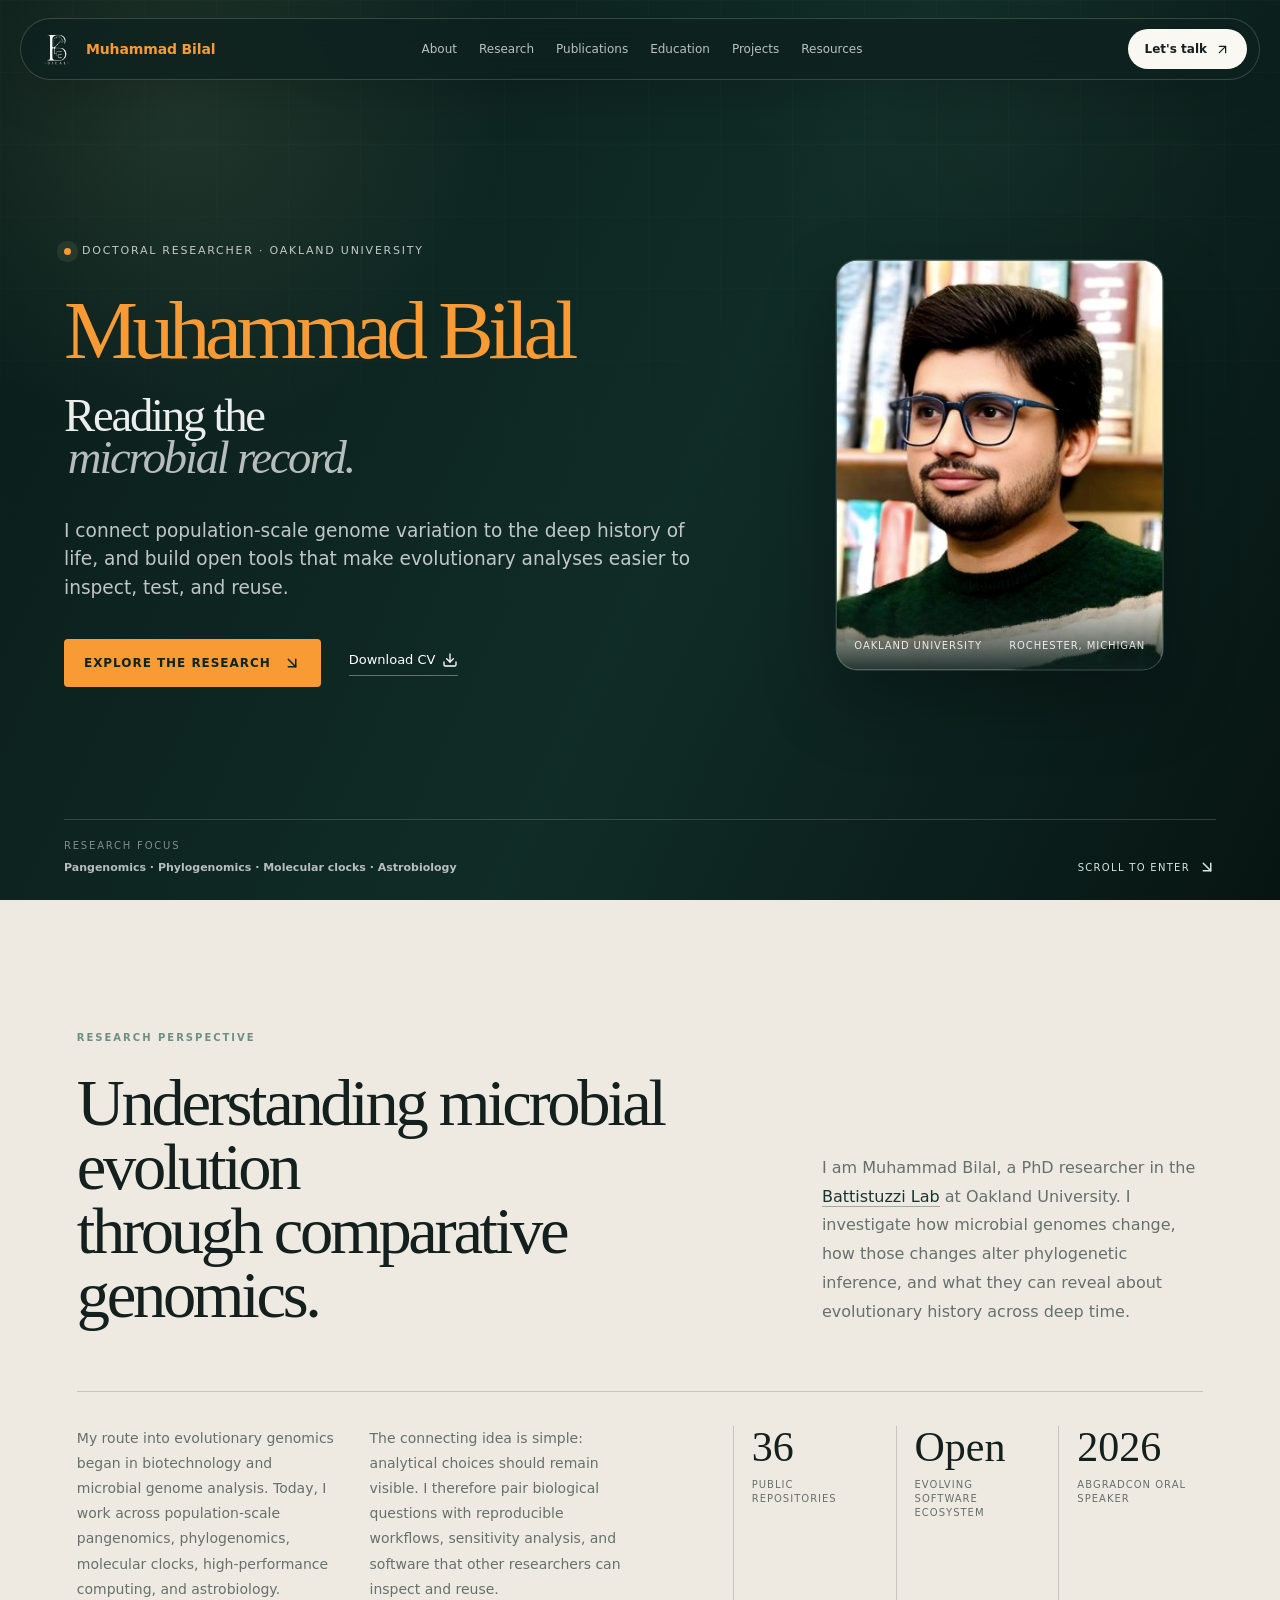
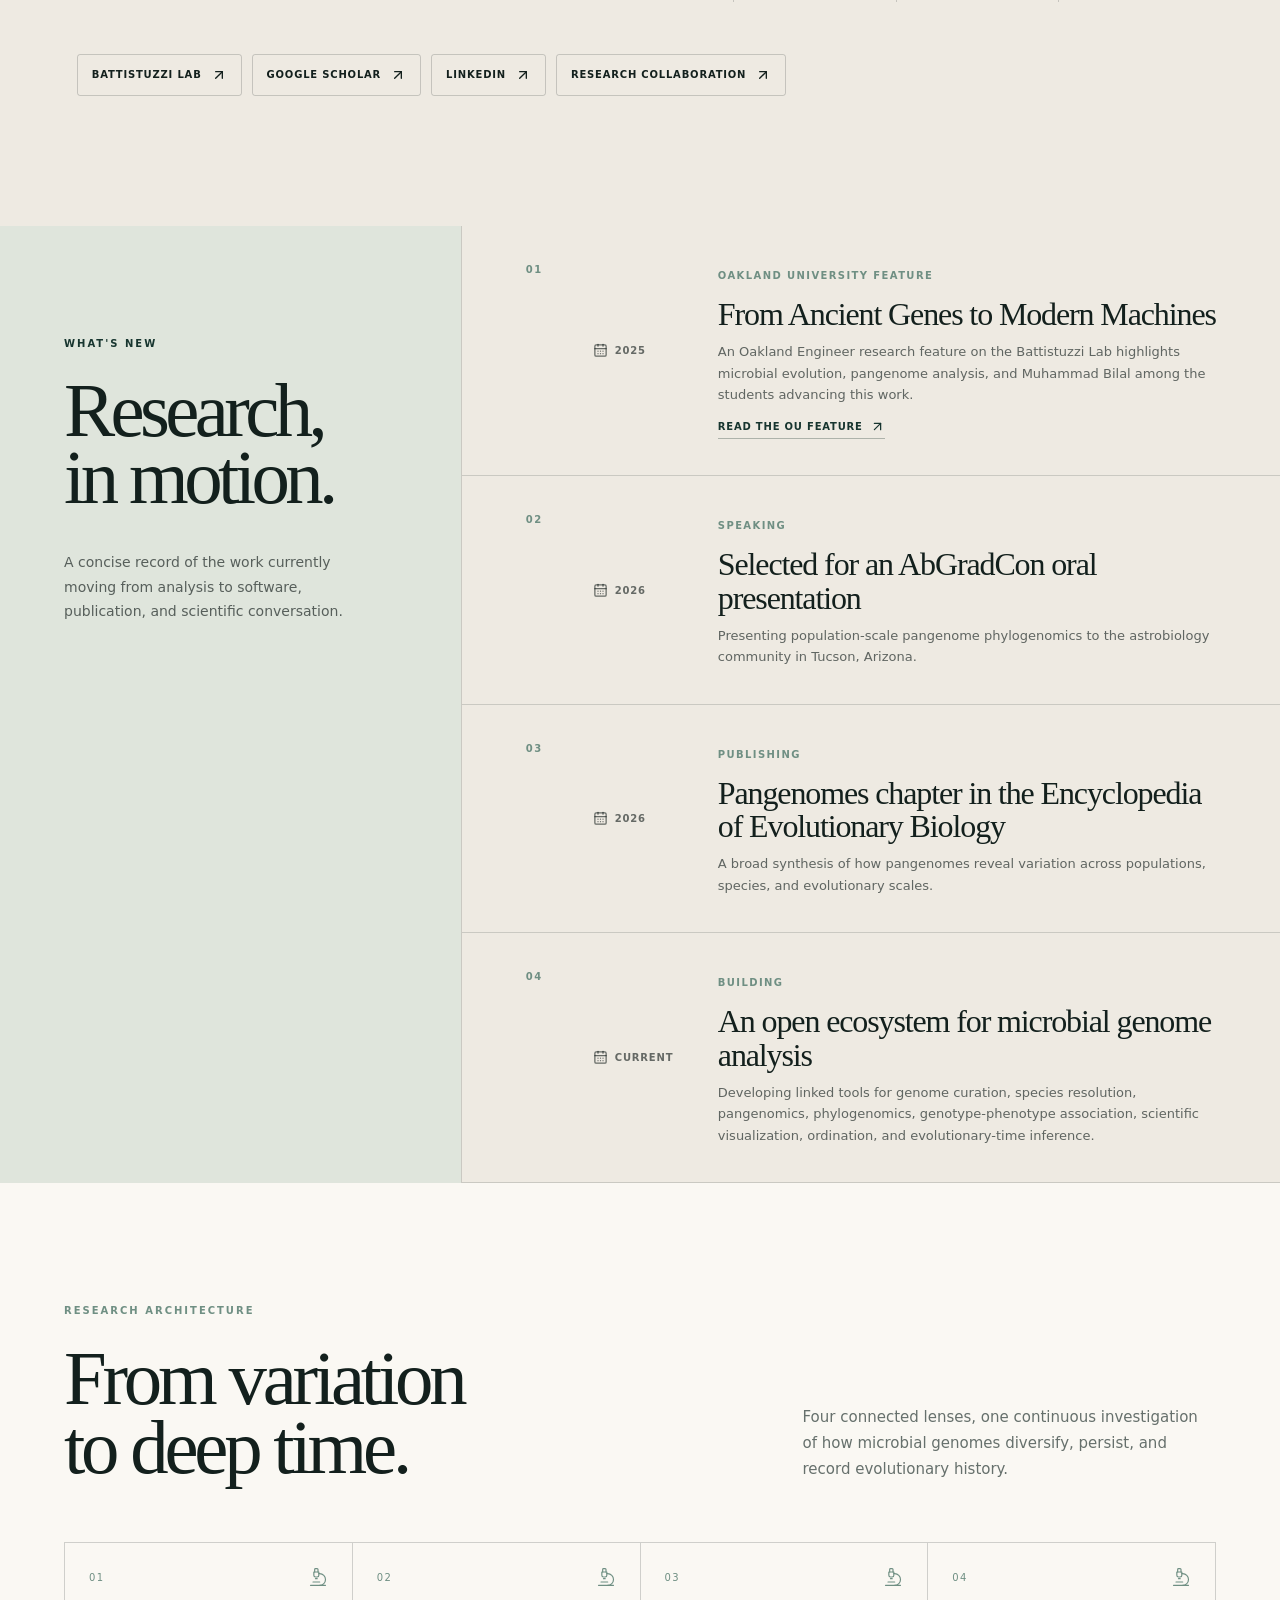
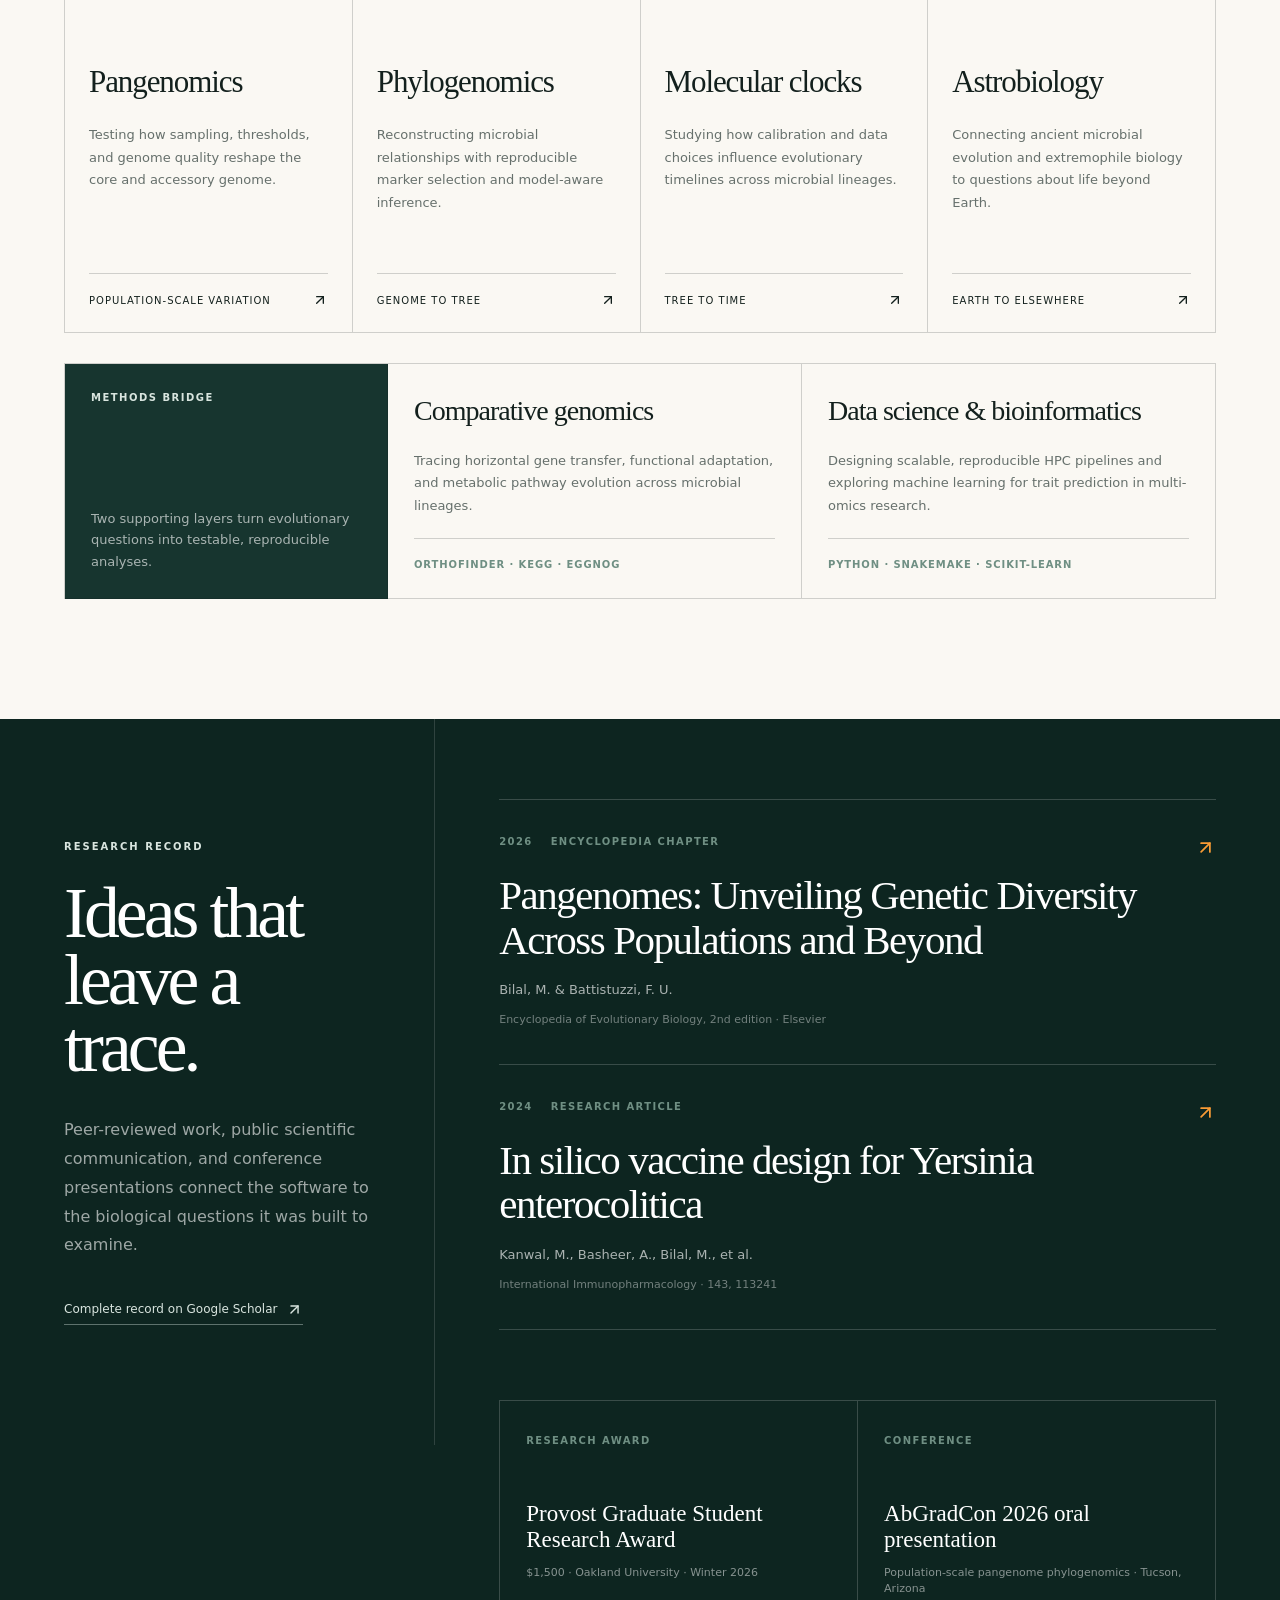
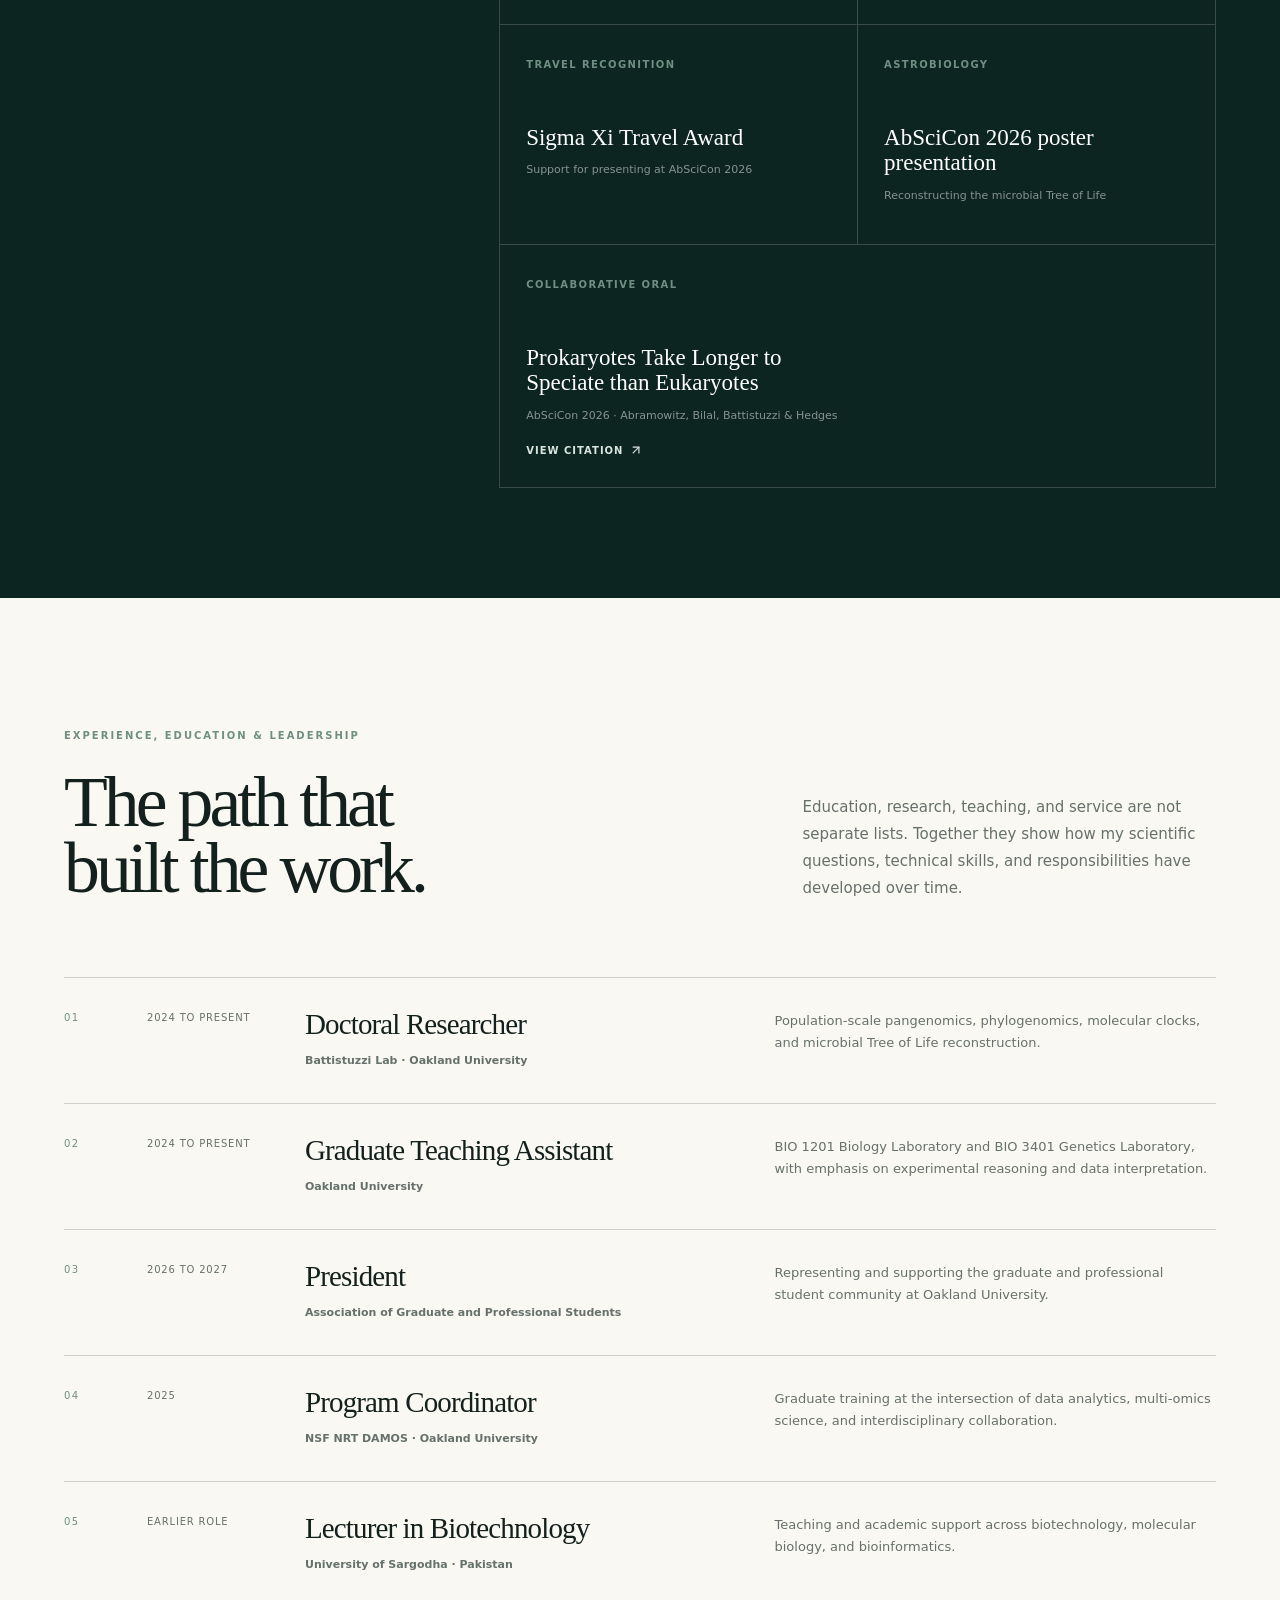
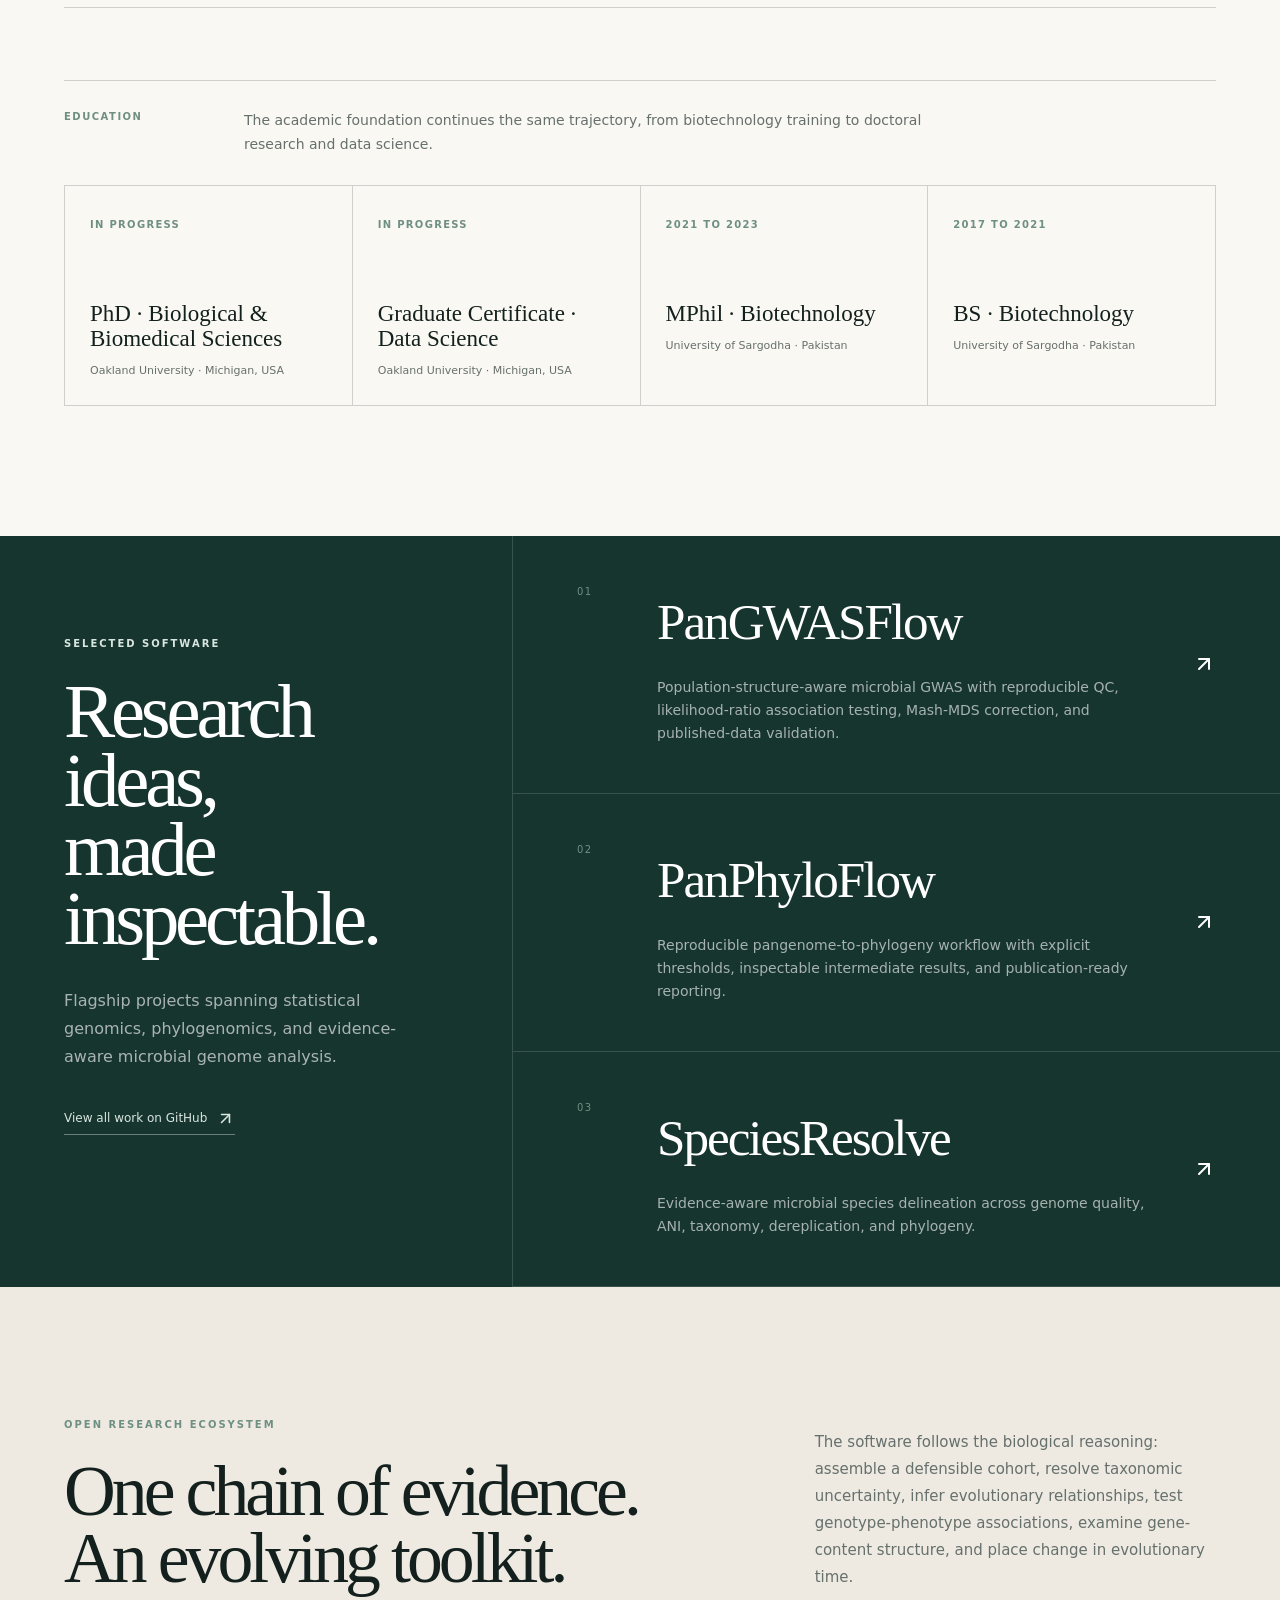
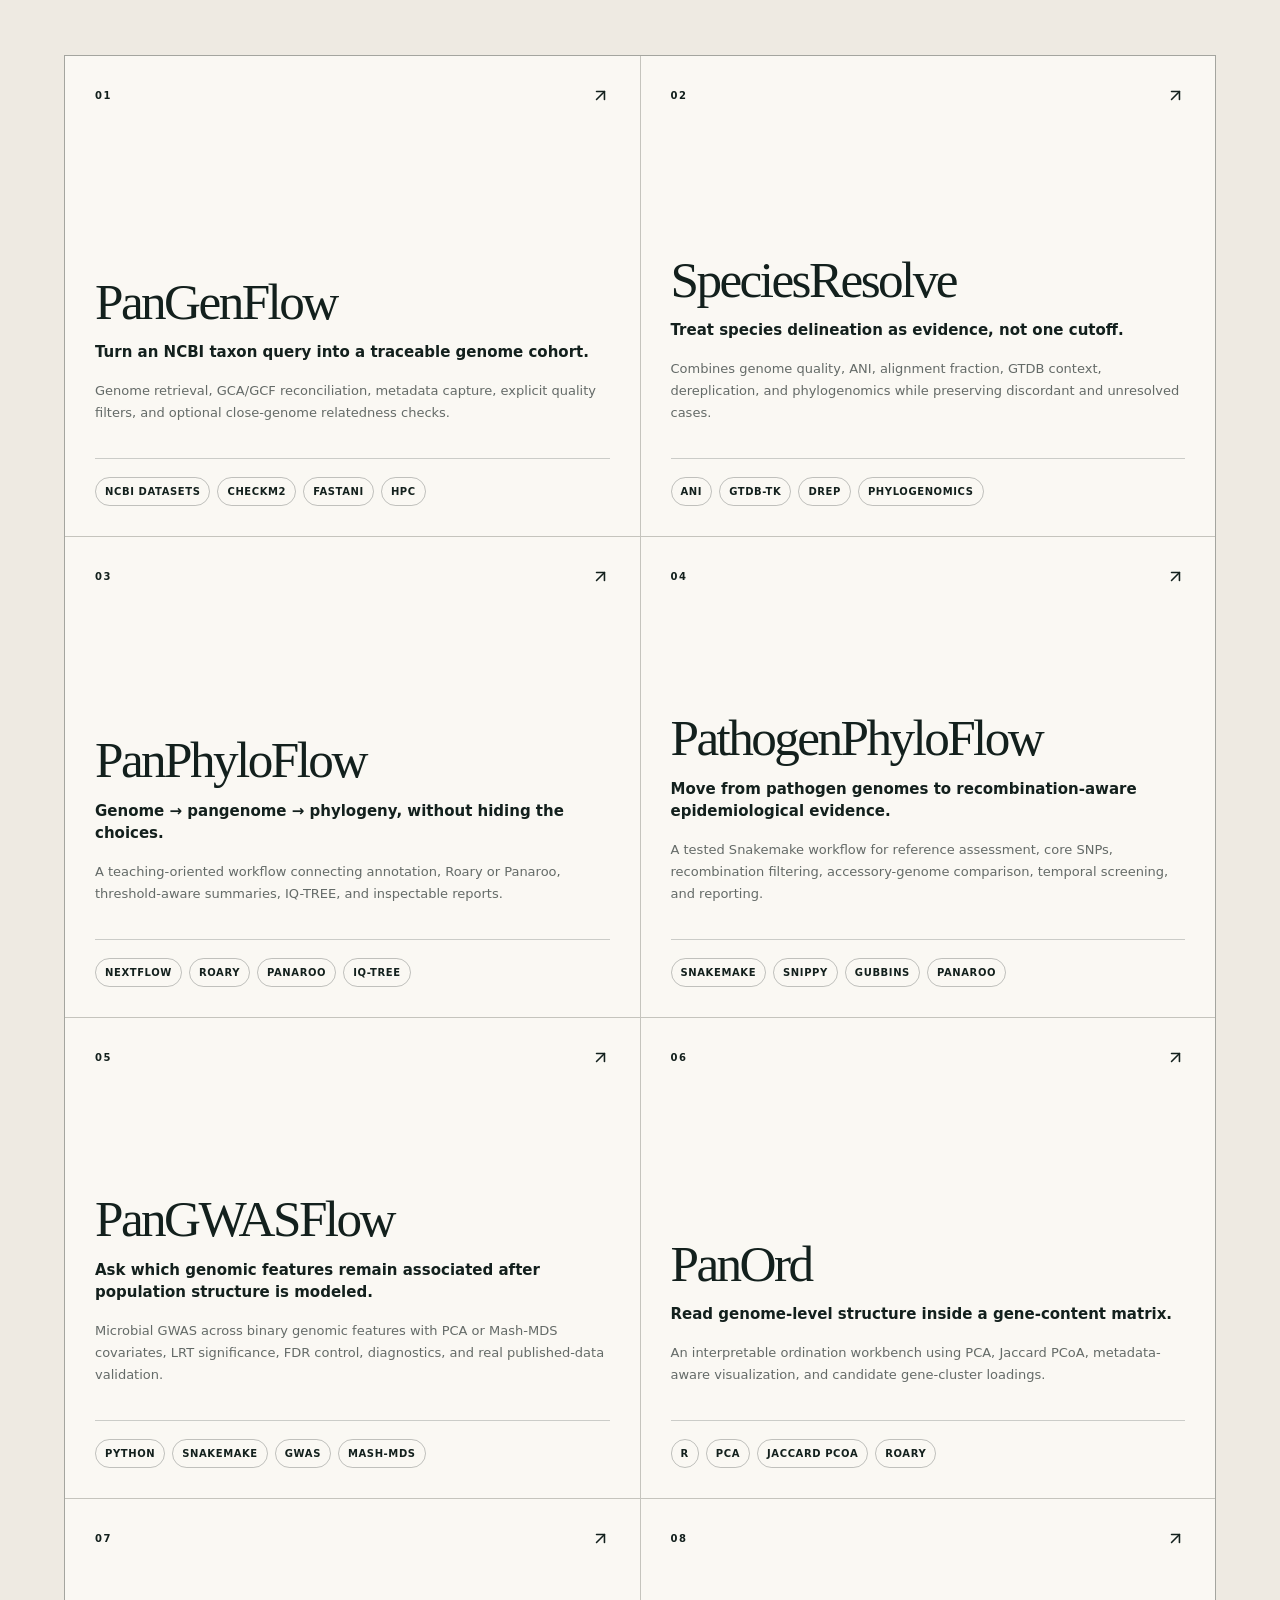
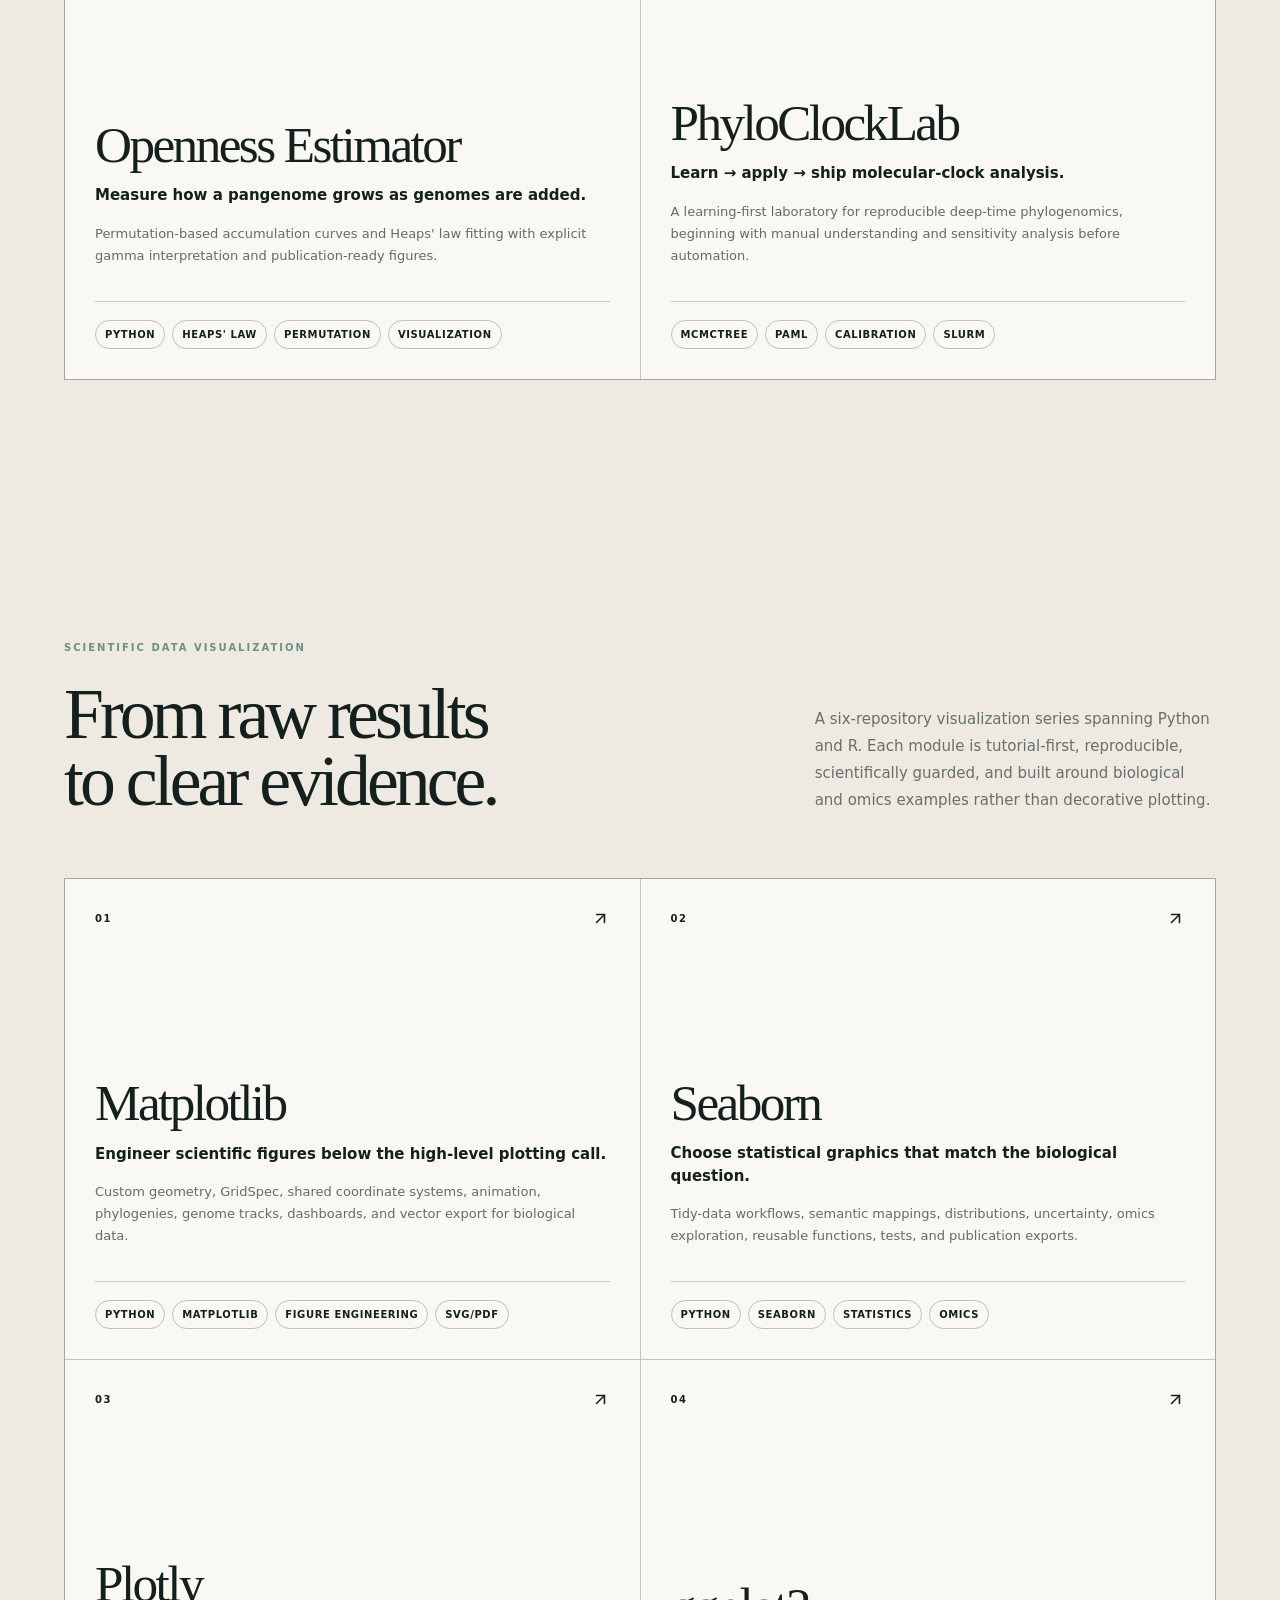
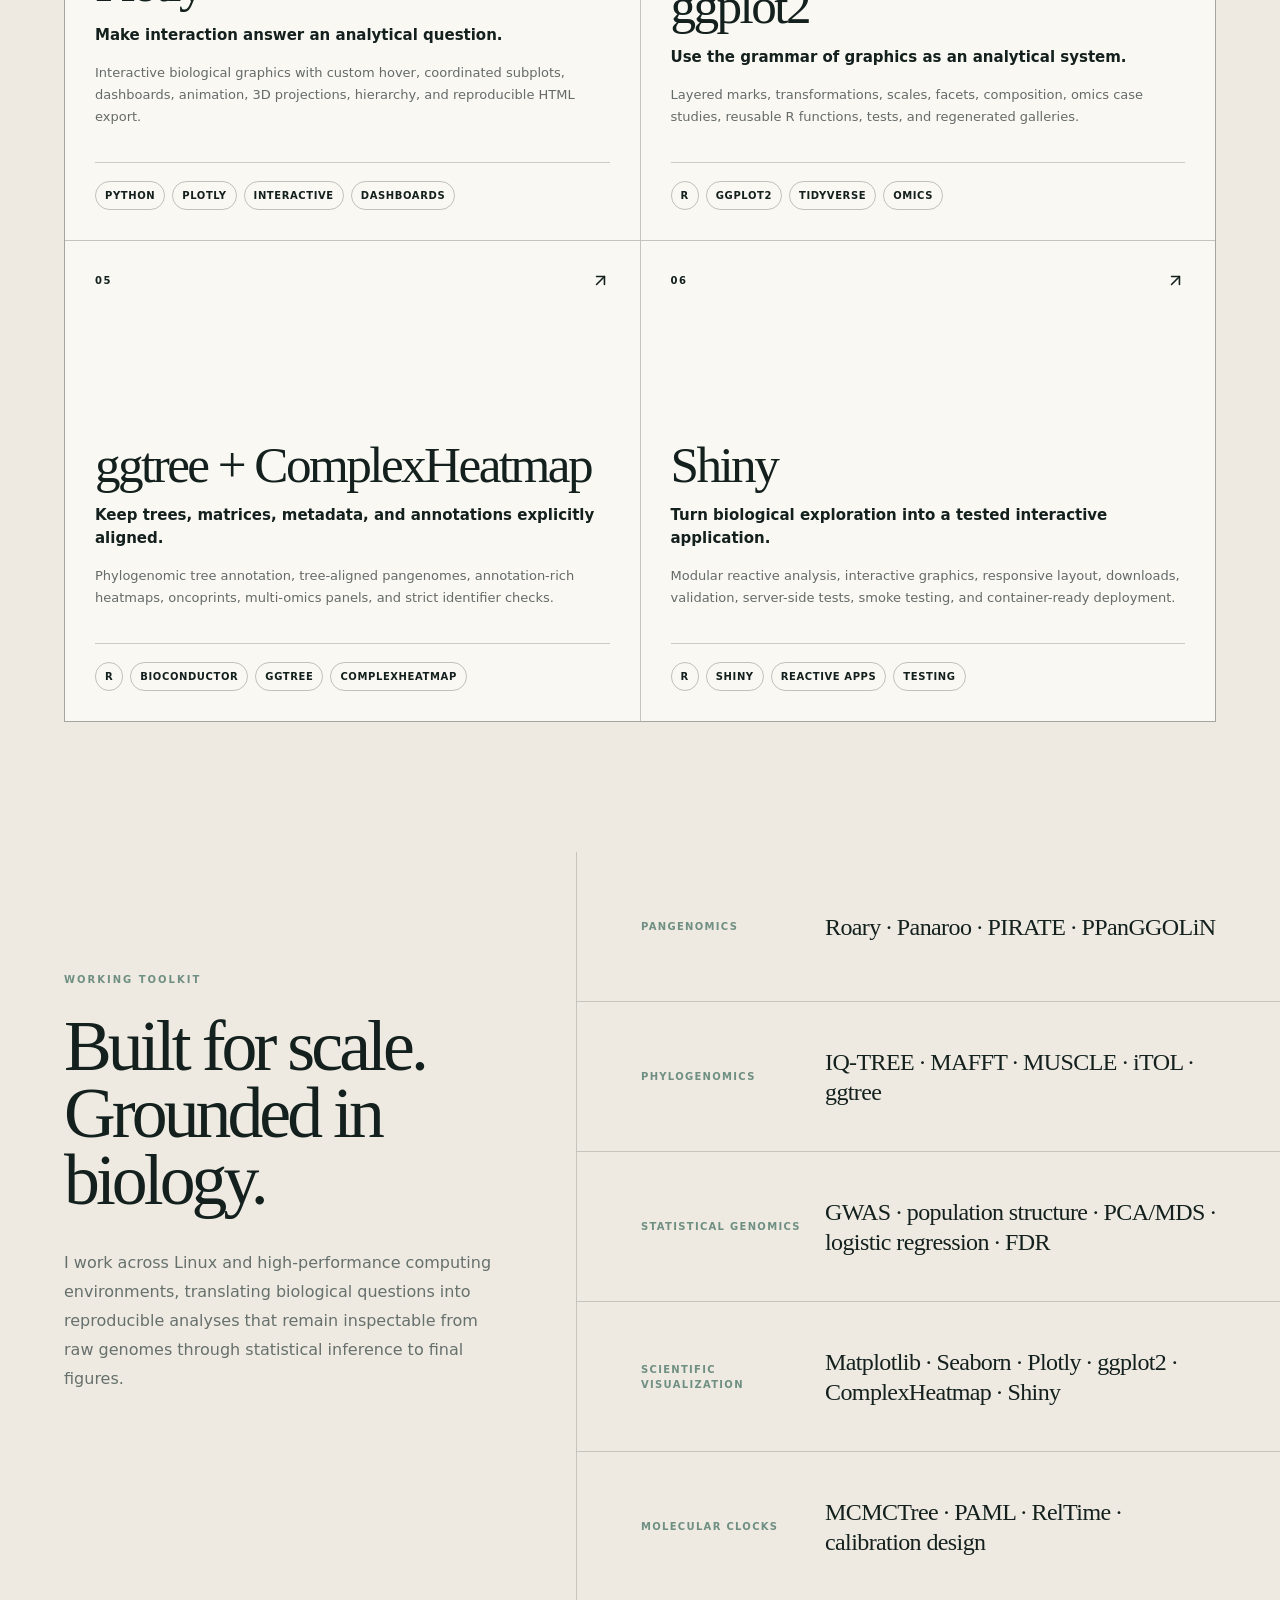
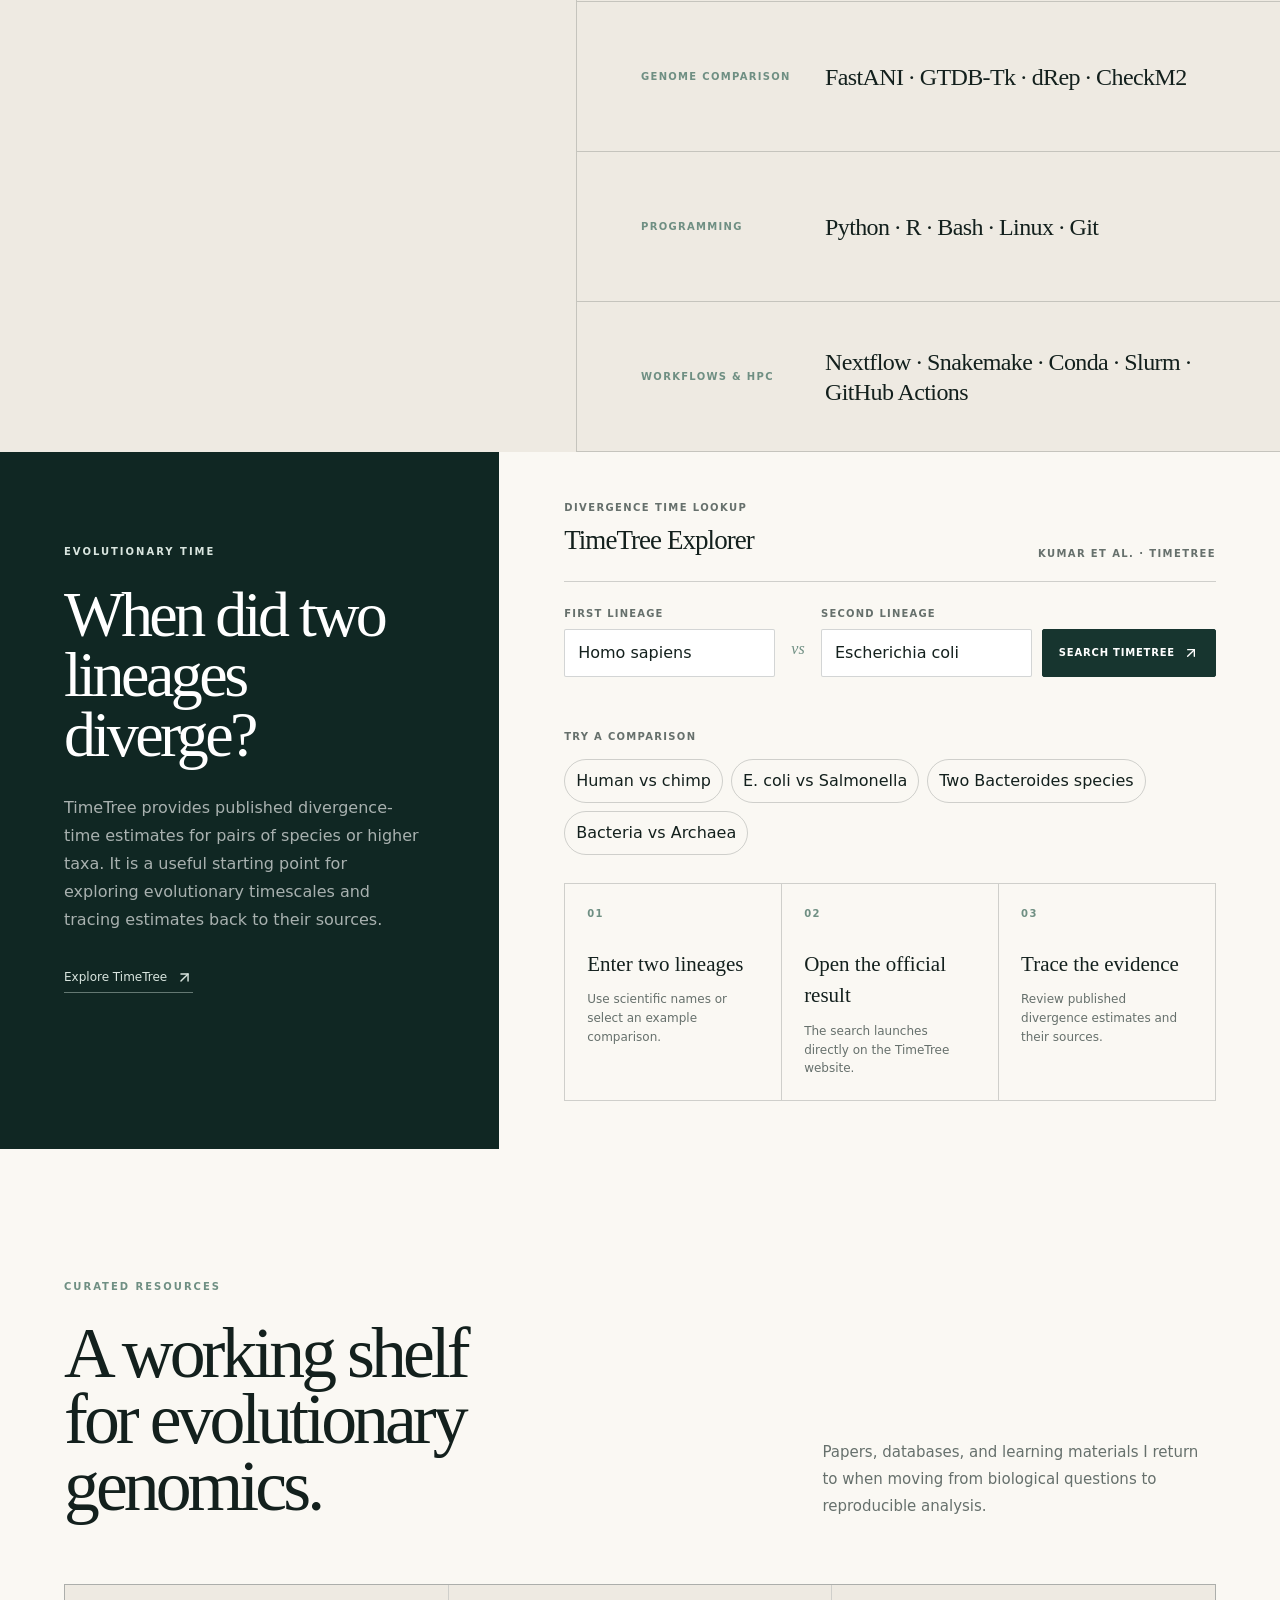
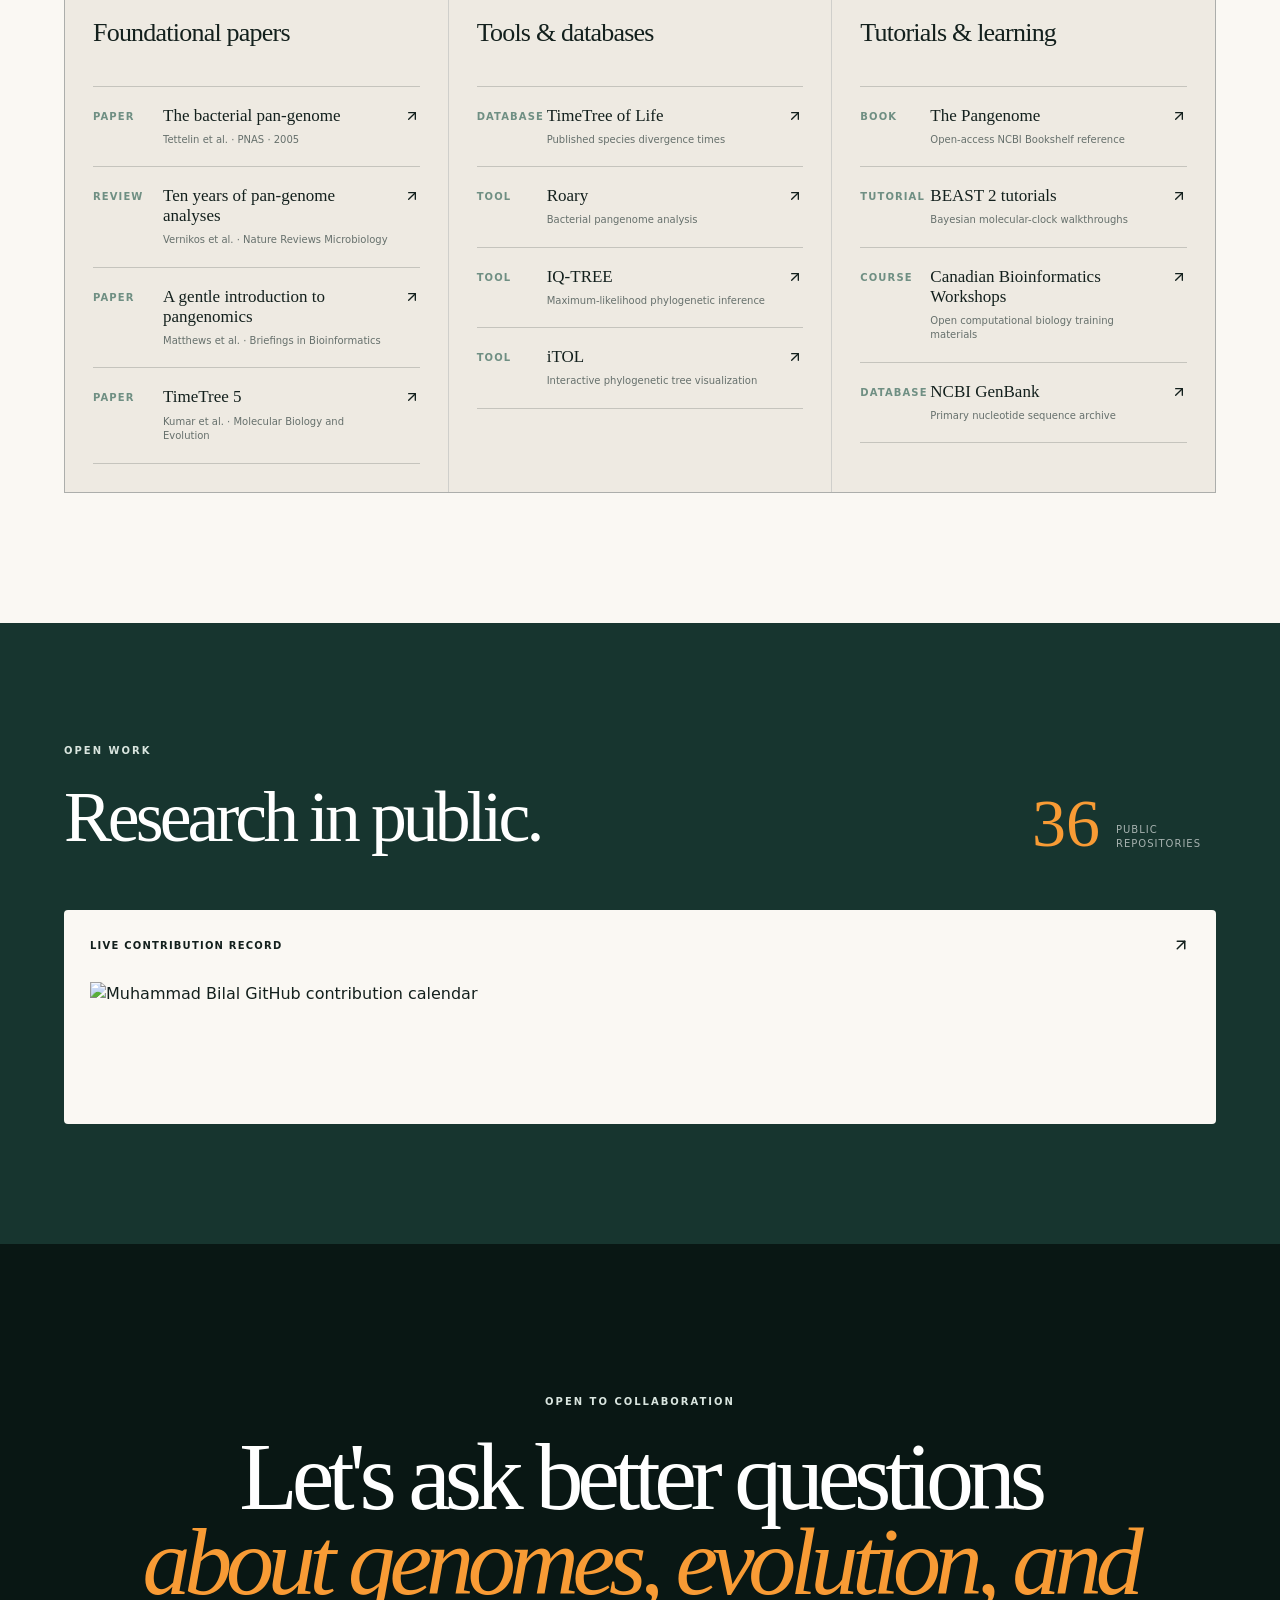
==== commit cc1d20bb: "Sync portfolio with current GitHub work" ====
--- a/index.html
+++ b/index.html
@@ -14,7 +14,7 @@
   <a href="#projects">Projects</a>
   <a href="#resources">Resources</a>
   <a class="mobile-nav-contact" href="mailto:mbilal@oakland.edu">Let's talk</a>
-</nav><section class="hero" id="top"><div class="hero-grain"></div><div class="hero-copy"><div class="status-line"><span class="status-dot"></span>Doctoral researcher · Oakland University</div><h1 class="hero-name">Muhammad Bilal</h1><p class="hero-title">Reading the<span>microbial record.</span></p><p class="hero-deck">I connect population-scale genome variation to the deep history of life, and build open tools that make evolutionary analyses easier to inspect, test, and reuse.</p><div class="hero-actions"><a class="button-primary" href="#research">Explore the research <svg xmlns="http://www.w3.org/2000/svg" width="18" height="18" viewBox="0 0 24 24" fill="none" stroke="currentColor" stroke-width="2" stroke-linecap="round" stroke-linejoin="round" class="lucide lucide-arrow-down-right" aria-hidden="true"><path d="m7 7 10 10"></path><path d="M17 7v10H7"></path></svg></a><a class="button-text" href="./Muhammad_Bilal_Academic_CV.pdf" download="Muhammad_Bilal_Academic_CV.pdf">Download CV <svg xmlns="http://www.w3.org/2000/svg" width="16" height="16" viewBox="0 0 24 24" fill="none" stroke="currentColor" stroke-width="2" stroke-linecap="round" stroke-linejoin="round" class="lucide lucide-download" aria-hidden="true"><path d="M12 15V3"></path><path d="M21 15v4a2 2 0 0 1-2 2H5a2 2 0 0 1-2-2v-4"></path><path d="m7 10 5 5 5-5"></path></svg></a></div></div><div class="hero-visual" aria-label="Research journey from genomes to evolutionary time"><div class="portrait-wrap"><img src="./muhammad-bilal.jpg" alt="Muhammad Bilal"><div class="portrait-label"><span>Oakland University</span><span>Rochester, Michigan</span></div></div></div><div class="hero-footer"><div><span class="eyebrow">Research focus</span><strong>Pangenomics · Phylogenomics · Molecular clocks · Astrobiology</strong></div><a href="#research" aria-label="Scroll to research">Scroll to enter <svg xmlns="http://www.w3.org/2000/svg" width="18" height="18" viewBox="0 0 24 24" fill="none" stroke="currentColor" stroke-width="2" stroke-linecap="round" stroke-linejoin="round" class="lucide lucide-arrow-down-right" aria-hidden="true"><path d="m7 7 10 10"></path><path d="M17 7v10H7"></path></svg></a></div></section><section class="manifesto" id="about"><div class="about-heading"><div><p class="section-kicker">Research perspective</p><h2>Understanding microbial evolution<br>through comparative genomics.</h2></div><p class="about-lede">I am Muhammad Bilal, a PhD researcher in the<!-- --> <a href="https://www.oakland.edu/biology/directory/battistuzzi/" target="_blank" rel="noreferrer">Battistuzzi Lab</a> <!-- -->at Oakland University. I investigate how microbial genomes change, how those changes alter phylogenetic inference, and what they can reveal about evolutionary history across deep time.</p></div><div class="manifesto-grid"><div class="about-story"><p>My route into evolutionary genomics began in biotechnology and microbial genome analysis. Today, I work across population-scale pangenomics, phylogenomics, molecular clocks, high-performance computing, and astrobiology.</p><p>The connecting idea is simple: analytical choices should remain visible. I therefore pair biological questions with reproducible workflows, sensitivity analysis, and software that other researchers can inspect and reuse.</p></div><div class="metrics" aria-label="Professional highlights"><div><strong>33</strong><span>public repositories</span></div><div><strong>Open</strong><span>evolving software ecosystem</span></div><div><strong>2026</strong><span>AbGradCon oral speaker</span></div></div></div><div class="about-links"><a href="https://www.oakland.edu/biology/directory/battistuzzi/" target="_blank" rel="noreferrer">Battistuzzi Lab <svg xmlns="http://www.w3.org/2000/svg" width="16" height="16" viewBox="0 0 24 24" fill="none" stroke="currentColor" stroke-width="2" stroke-linecap="round" stroke-linejoin="round" class="lucide lucide-arrow-up-right" aria-hidden="true"><path d="M7 7h10v10"></path><path d="M7 17 17 7"></path></svg></a><a href="https://scholar.google.com/citations?user=nQycrykAAAAJ&amp;hl=en" target="_blank" rel="noreferrer">Google Scholar <svg xmlns="http://www.w3.org/2000/svg" width="16" height="16" viewBox="0 0 24 24" fill="none" stroke="currentColor" stroke-width="2" stroke-linecap="round" stroke-linejoin="round" class="lucide lucide-arrow-up-right" aria-hidden="true"><path d="M7 7h10v10"></path><path d="M7 17 17 7"></path></svg></a><a href="https://www.linkedin.com/in/itsmbilal88/" target="_blank" rel="noreferrer">LinkedIn <svg xmlns="http://www.w3.org/2000/svg" width="16" height="16" viewBox="0 0 24 24" fill="none" stroke="currentColor" stroke-width="2" stroke-linecap="round" stroke-linejoin="round" class="lucide lucide-arrow-up-right" aria-hidden="true"><path d="M7 7h10v10"></path><path d="M7 17 17 7"></path></svg></a><a href="mailto:mbilal@oakland.edu?subject=Research%20collaboration">Research collaboration <svg xmlns="http://www.w3.org/2000/svg" width="16" height="16" viewBox="0 0 24 24" fill="none" stroke="currentColor" stroke-width="2" stroke-linecap="round" stroke-linejoin="round" class="lucide lucide-arrow-up-right" aria-hidden="true"><path d="M7 7h10v10"></path><path d="M7 17 17 7"></path></svg></a></div></section><section class="updates-section" id="updates"><div class="updates-heading"><div><p class="section-kicker light">What's new</p><h2>Research,<br>in motion.</h2></div><p>A concise record of the work currently moving from analysis to software, publication, and scientific conversation.</p></div><div class="updates-list"><article><span class="update-index">01</span><span class="update-date"><svg xmlns="http://www.w3.org/2000/svg" width="15" height="15" viewBox="0 0 24 24" fill="none" stroke="currentColor" stroke-width="2" stroke-linecap="round" stroke-linejoin="round" class="lucide lucide-calendar-days" aria-hidden="true"><path d="M8 2v3"></path><path d="M16 2v3"></path><rect x="3" y="3" width="18" height="18" rx="2"></rect><path d="M3 9h18"></path><path d="M8 13h.01"></path><path d="M12 13h.01"></path><path d="M16 13h.01"></path><path d="M8 17h.01"></path><path d="M12 17h.01"></path><path d="M16 17h.01"></path></svg> <!-- -->2025</span><div><small>Oakland University feature</small><h3>From Ancient Genes to Modern Machines</h3><p>An Oakland Engineer research feature on the Battistuzzi Lab highlights microbial evolution, pangenome analysis, and Muhammad Bilal among the students advancing this work.</p><a class="update-link" href="https://www.oakland.edu/oaklandengineer/research/2026/from-ancient-genes-to-modern-machines/" target="_blank" rel="noreferrer">Read the OU feature <svg xmlns="http://www.w3.org/2000/svg" width="15" height="15" viewBox="0 0 24 24" fill="none" stroke="currentColor" stroke-width="2" stroke-linecap="round" stroke-linejoin="round" class="lucide lucide-arrow-up-right" aria-hidden="true"><path d="M7 7h10v10"></path><path d="M7 17 17 7"></path></svg></a></div></article><article><span class="update-index">02</span><span class="update-date"><svg xmlns="http://www.w3.org/2000/svg" width="15" height="15" viewBox="0 0 24 24" fill="none" stroke="currentColor" stroke-width="2" stroke-linecap="round" stroke-linejoin="round" class="lucide lucide-calendar-days" aria-hidden="true"><path d="M8 2v3"></path><path d="M16 2v3"></path><rect x="3" y="3" width="18" height="18" rx="2"></rect><path d="M3 9h18"></path><path d="M8 13h.01"></path><path d="M12 13h.01"></path><path d="M16 13h.01"></path><path d="M8 17h.01"></path><path d="M12 17h.01"></path><path d="M16 17h.01"></path></svg> <!-- -->2026</span><div><small>Speaking</small><h3>Selected for an AbGradCon oral presentation</h3><p>Presenting population-scale pangenome phylogenomics to the astrobiology community in Tucson, Arizona.</p></div></article><article><span class="update-index">03</span><span class="update-date"><svg xmlns="http://www.w3.org/2000/svg" width="15" height="15" viewBox="0 0 24 24" fill="none" stroke="currentColor" stroke-width="2" stroke-linecap="round" stroke-linejoin="round" class="lucide lucide-calendar-days" aria-hidden="true"><path d="M8 2v3"></path><path d="M16 2v3"></path><rect x="3" y="3" width="18" height="18" rx="2"></rect><path d="M3 9h18"></path><path d="M8 13h.01"></path><path d="M12 13h.01"></path><path d="M16 13h.01"></path><path d="M8 17h.01"></path><path d="M12 17h.01"></path><path d="M16 17h.01"></path></svg> <!-- -->2026</span><div><small>Publishing</small><h3>Pangenomes chapter in the Encyclopedia of Evolutionary Biology</h3><p>A broad synthesis of how pangenomes reveal variation across populations, species, and evolutionary scales.</p></div></article><article><span class="update-index">04</span><span class="update-date"><svg xmlns="http://www.w3.org/2000/svg" width="15" height="15" viewBox="0 0 24 24" fill="none" stroke="currentColor" stroke-width="2" stroke-linecap="round" stroke-linejoin="round" class="lucide lucide-calendar-days" aria-hidden="true"><path d="M8 2v3"></path><path d="M16 2v3"></path><rect x="3" y="3" width="18" height="18" rx="2"></rect><path d="M3 9h18"></path><path d="M8 13h.01"></path><path d="M12 13h.01"></path><path d="M16 13h.01"></path><path d="M8 17h.01"></path><path d="M12 17h.01"></path><path d="M16 17h.01"></path></svg> <!-- -->Current</span><div><small>Building</small><h3>An open ecosystem for microbial genome analysis</h3><p>Developing linked tools for genome curation, species resolution, pangenomics, phylogenomics, genotype-phenotype association, scientific visualization, ordination, and evolutionary-time inference.</p></div></article></div></section><section class="research-section" id="research"><div class="section-heading"><div><p class="section-kicker">Research architecture</p><h2>From variation<br>to deep time.</h2></div><p>Four connected lenses, one continuous investigation of how microbial genomes diversify, persist, and record evolutionary history.</p></div><div class="research-grid"><article class="research-card"><div class="research-card-top"><span>01</span><svg xmlns="http://www.w3.org/2000/svg" width="20" height="20" viewBox="0 0 24 24" fill="none" stroke="currentColor" stroke-width="1.4" stroke-linecap="round" stroke-linejoin="round" class="lucide lucide-microscope" aria-hidden="true"><path d="M6 18h8"></path><path d="M3 22h18"></path><path d="M14 22a7 7 0 1 0 0-14h-1"></path><path d="M9 14h2"></path><path d="M9 12a2 2 0 0 1-2-2V6h6v4a2 2 0 0 1-2 2Z"></path><path d="M12 6V3a1 1 0 0 0-1-1H9a1 1 0 0 0-1 1v3"></path></svg></div><h3>Pangenomics</h3><p>Testing how sampling, thresholds, and genome quality reshape the core and accessory genome.</p><div class="research-detail"><span>Population-scale variation</span><svg xmlns="http://www.w3.org/2000/svg" width="16" height="16" viewBox="0 0 24 24" fill="none" stroke="currentColor" stroke-width="2" stroke-linecap="round" stroke-linejoin="round" class="lucide lucide-arrow-up-right" aria-hidden="true"><path d="M7 7h10v10"></path><path d="M7 17 17 7"></path></svg></div></article><article class="research-card"><div class="research-card-top"><span>02</span><svg xmlns="http://www.w3.org/2000/svg" width="20" height="20" viewBox="0 0 24 24" fill="none" stroke="currentColor" stroke-width="1.4" stroke-linecap="round" stroke-linejoin="round" class="lucide lucide-microscope" aria-hidden="true"><path d="M6 18h8"></path><path d="M3 22h18"></path><path d="M14 22a7 7 0 1 0 0-14h-1"></path><path d="M9 14h2"></path><path d="M9 12a2 2 0 0 1-2-2V6h6v4a2 2 0 0 1-2 2Z"></path><path d="M12 6V3a1 1 0 0 0-1-1H9a1 1 0 0 0-1 1v3"></path></svg></div><h3>Phylogenomics</h3><p>Reconstructing microbial relationships with reproducible marker selection and model-aware inference.</p><div class="research-detail"><span>Genome to tree</span><svg xmlns="http://www.w3.org/2000/svg" width="16" height="16" viewBox="0 0 24 24" fill="none" stroke="currentColor" stroke-width="2" stroke-linecap="round" stroke-linejoin="round" class="lucide lucide-arrow-up-right" aria-hidden="true"><path d="M7 7h10v10"></path><path d="M7 17 17 7"></path></svg></div></article><article class="research-card"><div class="research-card-top"><span>03</span><svg xmlns="http://www.w3.org/2000/svg" width="20" height="20" viewBox="0 0 24 24" fill="none" stroke="currentColor" stroke-width="1.4" stroke-linecap="round" stroke-linejoin="round" class="lucide lucide-microscope" aria-hidden="true"><path d="M6 18h8"></path><path d="M3 22h18"></path><path d="M14 22a7 7 0 1 0 0-14h-1"></path><path d="M9 14h2"></path><path d="M9 12a2 2 0 0 1-2-2V6h6v4a2 2 0 0 1-2 2Z"></path><path d="M12 6V3a1 1 0 0 0-1-1H9a1 1 0 0 0-1 1v3"></path></svg></div><h3>Molecular clocks</h3><p>Studying how calibration and data choices influence evolutionary timelines across microbial lineages.</p><div class="research-detail"><span>Tree to time</span><svg xmlns="http://www.w3.org/2000/svg" width="16" height="16" viewBox="0 0 24 24" fill="none" stroke="currentColor" stroke-width="2" stroke-linecap="round" stroke-linejoin="round" class="lucide lucide-arrow-up-right" aria-hidden="true"><path d="M7 7h10v10"></path><path d="M7 17 17 7"></path></svg></div></article><article class="research-card"><div class="research-card-top"><span>04</span><svg xmlns="http://www.w3.org/2000/svg" width="20" height="20" viewBox="0 0 24 24" fill="none" stroke="currentColor" stroke-width="1.4" stroke-linecap="round" stroke-linejoin="round" class="lucide lucide-microscope" aria-hidden="true"><path d="M6 18h8"></path><path d="M3 22h18"></path><path d="M14 22a7 7 0 1 0 0-14h-1"></path><path d="M9 14h2"></path><path d="M9 12a2 2 0 0 1-2-2V6h6v4a2 2 0 0 1-2 2Z"></path><path d="M12 6V3a1 1 0 0 0-1-1H9a1 1 0 0 0-1 1v3"></path></svg></div><h3>Astrobiology</h3><p>Connecting ancient microbial evolution and extremophile biology to questions about life beyond Earth.</p><div class="research-detail"><span>Earth to elsewhere</span><svg xmlns="http://www.w3.org/2000/svg" width="16" height="16" viewBox="0 0 24 24" fill="none" stroke="currentColor" stroke-width="2" stroke-linecap="round" stroke-linejoin="round" class="lucide lucide-arrow-up-right" aria-hidden="true"><path d="M7 7h10v10"></path><path d="M7 17 17 7"></path></svg></div></article></div><div class="research-extensions" aria-label="Methods that extend the research program"><div class="extension-intro"><span>Methods bridge</span><p>Two supporting layers turn evolutionary questions into testable, reproducible analyses.</p></div><article><h3>Comparative genomics</h3><p>Tracing horizontal gene transfer, functional adaptation, and metabolic pathway evolution across microbial lineages.</p><span>OrthoFinder · KEGG · eggNOG</span></article><article><h3>Data science &amp; bioinformatics</h3><p>Designing scalable, reproducible HPC pipelines and exploring machine learning for trait prediction in multi-omics research.</p><span>Python · Snakemake · scikit-learn</span></article></div></section><section class="evidence-section" id="publications"><div class="evidence-side"><p class="section-kicker light">Research record</p><h2>Ideas that<br>leave a trace.</h2><p>Peer-reviewed work, public scientific communication, and conference presentations connect the software to the biological questions it was built to examine.</p><a href="https://scholar.google.com/citations?user=nQycrykAAAAJ&amp;hl=en" target="_blank" rel="noreferrer">Complete record on Google Scholar <svg xmlns="http://www.w3.org/2000/svg" width="17" height="17" viewBox="0 0 24 24" fill="none" stroke="currentColor" stroke-width="2" stroke-linecap="round" stroke-linejoin="round" class="lucide lucide-arrow-up-right" aria-hidden="true"><path d="M7 7h10v10"></path><path d="M7 17 17 7"></path></svg></a></div><div class="evidence-main"><div class="publication-list"><a href="https://doi.org/10.1016/B978-0-443-15750-9.00139-7" target="_blank" rel="noreferrer"><div class="publication-meta"><span>2026</span><span>Encyclopedia chapter</span></div><h3>Pangenomes: Unveiling Genetic Diversity Across Populations and Beyond</h3><p>Bilal, M. &amp; Battistuzzi, F. U.</p><strong>Encyclopedia of Evolutionary Biology, 2nd edition · Elsevier</strong><svg xmlns="http://www.w3.org/2000/svg" width="21" height="21" viewBox="0 0 24 24" fill="none" stroke="currentColor" stroke-width="2" stroke-linecap="round" stroke-linejoin="round" class="lucide lucide-arrow-up-right publication-arrow" aria-hidden="true"><path d="M7 7h10v10"></path><path d="M7 17 17 7"></path></svg></a><a href="https://doi.org/10.1016/j.intimp.2024.113241" target="_blank" rel="noreferrer"><div class="publication-meta"><span>2024</span><span>Research article</span></div><h3>In silico vaccine design for Yersinia enterocolitica</h3><p>Kanwal, M., Basheer, A., Bilal, M., et al.</p><strong>International Immunopharmacology · 143, 113241</strong><svg xmlns="http://www.w3.org/2000/svg" width="21" height="21" viewBox="0 0 24 24" fill="none" stroke="currentColor" stroke-width="2" stroke-linecap="round" stroke-linejoin="round" class="lucide lucide-arrow-up-right publication-arrow" aria-hidden="true"><path d="M7 7h10v10"></path><path d="M7 17 17 7"></path></svg></a></div><div class="recognition-grid"><article><span>Research award</span><h3>Provost Graduate Student Research Award</h3><p>$1,500 · Oakland University · Winter 2026</p></article><article><span>Conference</span><h3>AbGradCon 2026 oral presentation</h3><p>Population-scale pangenome phylogenomics · Tucson, Arizona</p></article><article><span>Travel recognition</span><h3>Sigma Xi Travel Award</h3><p>Support for presenting at AbSciCon 2026</p></article><article><span>Astrobiology</span><h3>AbSciCon 2026 poster presentation</h3><p>Reconstructing the microbial Tree of Life</p></article><article><span>Collaborative oral</span><h3>Prokaryotes Take Longer to Speciate than Eukaryotes</h3><p>AbSciCon 2026 · Abramowitz, Bilal, Battistuzzi &amp; Hedges</p><a class="recognition-link" href="https://scholar.google.com/citations?view_op=view_citation&amp;hl=en&amp;user=nQycrykAAAAJ&amp;citation_for_view=nQycrykAAAAJ:UeHWp8X0CEIC" target="_blank" rel="noreferrer">View citation <svg xmlns="http://www.w3.org/2000/svg" width="14" height="14" viewBox="0 0 24 24" fill="none" stroke="currentColor" stroke-width="2" stroke-linecap="round" stroke-linejoin="round" class="lucide lucide-arrow-up-right" aria-hidden="true"><path d="M7 7h10v10"></path><path d="M7 17 17 7"></path></svg></a></article></div></div></section><section class="journey-section" id="journey"><div class="journey-heading"><div><p class="section-kicker">Experience, education &amp; leadership</p><h2>The path that<br>built the work.</h2></div><p>Education, research, teaching, and service are not separate lists. Together they show how my scientific questions, technical skills, and responsibilities have developed over time.</p></div><div class="timeline-list"><article><span class="timeline-index">01</span><span class="timeline-period">2024 to present</span><div><h3>Doctoral Researcher</h3><strong>Battistuzzi Lab · Oakland University</strong></div><p>Population-scale pangenomics, phylogenomics, molecular clocks, and microbial Tree of Life reconstruction.</p></article><article><span class="timeline-index">02</span><span class="timeline-period">2024 to present</span><div><h3>Graduate Teaching Assistant</h3><strong>Oakland University</strong></div><p>BIO 1201 Biology Laboratory and BIO 3401 Genetics Laboratory, with emphasis on experimental reasoning and data interpretation.</p></article><article><span class="timeline-index">03</span><span class="timeline-period">2026 to 2027</span><div><h3>President</h3><strong>Association of Graduate and Professional Students</strong></div><p>Representing and supporting the graduate and professional student community at Oakland University.</p></article><article><span class="timeline-index">04</span><span class="timeline-period">2025</span><div><h3>Program Coordinator</h3><strong>NSF NRT DAMOS · Oakland University</strong></div><p>Graduate training at the intersection of data analytics, multi-omics science, and interdisciplinary collaboration.</p></article><article><span class="timeline-index">05</span><span class="timeline-period">Earlier role</span><div><h3>Lecturer in Biotechnology</h3><strong>University of Sargodha · Pakistan</strong></div><p>Teaching and academic support across biotechnology, molecular biology, and bioinformatics.</p></article></div><div class="education-bridge"><span>Education</span><p>The academic foundation continues the same trajectory, from biotechnology training to doctoral research and data science.</p></div><div class="education-row"><article><span>In progress</span><h3>PhD · Biological &amp; Biomedical Sciences</h3><p>Oakland University · Michigan, USA</p></article><article><span>In progress</span><h3>Graduate Certificate · Data Science</h3><p>Oakland University · Michigan, USA</p></article><article><span>2021 to 2023</span><h3>MPhil · Biotechnology</h3><p>University of Sargodha · Pakistan</p></article><article><span>2017 to 2021</span><h3>BS · Biotechnology</h3><p>University of Sargodha · Pakistan</p></article></div></section><section class="work-preview" id="work"><div class="work-preview-copy"><p class="section-kicker light">Selected software</p><h2>Research ideas,<br>made inspectable.</h2><p>Flagship projects spanning statistical genomics, phylogenomics, and evidence-aware microbial genome analysis.</p><a href="https://github.com/mbilal-OU" target="_blank" rel="noreferrer">View all work on GitHub <svg xmlns="http://www.w3.org/2000/svg" width="19" height="19" viewBox="0 0 24 24" fill="none" stroke="currentColor" stroke-width="2" stroke-linecap="round" stroke-linejoin="round" class="lucide lucide-arrow-up-right" aria-hidden="true"><path d="M7 7h10v10"></path><path d="M7 17 17 7"></path></svg></a></div><div class="featured-projects"><a href="https://github.com/mbilal-OU/PanGWASFlow" target="_blank" rel="noreferrer"><span class="project-number">01</span><div><h3>PanGWASFlow</h3><p>Population-structure-aware microbial GWAS with reproducible QC, likelihood-ratio association testing, Mash-MDS correction, and published-data validation.</p></div><svg xmlns="http://www.w3.org/2000/svg" width="24" height="24" viewBox="0 0 24 24" fill="none" stroke="currentColor" stroke-width="2" stroke-linecap="round" stroke-linejoin="round" class="lucide lucide-arrow-up-right" aria-hidden="true"><path d="M7 7h10v10"></path><path d="M7 17 17 7"></path></svg></a><a href="https://github.com/mbilal-OU/PanPhyloFlow" target="_blank" rel="noreferrer"><span class="project-number">02</span><div><h3>PanPhyloFlow</h3><p>Reproducible pangenome-to-phylogeny workflow with explicit thresholds, inspectable intermediate results, and publication-ready reporting.</p></div><svg xmlns="http://www.w3.org/2000/svg" width="24" height="24" viewBox="0 0 24 24" fill="none" stroke="currentColor" stroke-width="2" stroke-linecap="round" stroke-linejoin="round" class="lucide lucide-arrow-up-right" aria-hidden="true"><path d="M7 7h10v10"></path><path d="M7 17 17 7"></path></svg></a><a href="https://github.com/mbilal-OU/SpeciesResolve" target="_blank" rel="noreferrer"><span class="project-number">03</span><div><h3>SpeciesResolve</h3><p>Evidence-aware microbial species delineation across genome quality, ANI, taxonomy, dereplication, and phylogeny.</p></div><svg xmlns="http://www.w3.org/2000/svg" width="24" height="24" viewBox="0 0 24 24" fill="none" stroke="currentColor" stroke-width="2" stroke-linecap="round" stroke-linejoin="round" class="lucide lucide-arrow-up-right" aria-hidden="true"><path d="M7 7h10v10"></path><path d="M7 17 17 7"></path></svg></a></div></section><section class="project-ecosystem" id="projects"><div class="ecosystem-intro"><div><p class="section-kicker">Open research ecosystem</p><h2>One chain of evidence.<br>An evolving toolkit.</h2></div><p>The software follows the biological reasoning: assemble a defensible cohort, resolve taxonomic uncertainty, infer evolutionary relationships, test genotype-phenotype associations, examine gene-content structure, and place change in evolutionary time.</p></div><div class="project-grid"><a class="project-tile coral" href="https://github.com/mbilal-OU/PanGenFlow" target="_blank" rel="noreferrer"><div class="project-tile-head"><span>01</span><svg xmlns="http://www.w3.org/2000/svg" width="19" height="19" viewBox="0 0 24 24" fill="none" stroke="currentColor" stroke-width="2" stroke-linecap="round" stroke-linejoin="round" class="lucide lucide-arrow-up-right" aria-hidden="true"><path d="M7 7h10v10"></path><path d="M7 17 17 7"></path></svg></div><div><h3>PanGenFlow</h3><strong>Turn an NCBI taxon query into a traceable genome cohort.</strong><p>Genome retrieval, GCA/GCF reconciliation, metadata capture, explicit quality filters, and optional close-genome relatedness checks.</p></div><div class="project-tags"><span>NCBI Datasets</span><span>CheckM2</span><span>FastANI</span><span>HPC</span></div></a><a class="project-tile paper" href="https://github.com/mbilal-OU/SpeciesResolve" target="_blank" rel="noreferrer"><div class="project-tile-head"><span>02</span><svg xmlns="http://www.w3.org/2000/svg" width="19" height="19" viewBox="0 0 24 24" fill="none" stroke="currentColor" stroke-width="2" stroke-linecap="round" stroke-linejoin="round" class="lucide lucide-arrow-up-right" aria-hidden="true"><path d="M7 7h10v10"></path><path d="M7 17 17 7"></path></svg></div><div><h3>SpeciesResolve</h3><strong>Treat species delineation as evidence, not one cutoff.</strong><p>Combines genome quality, ANI, alignment fraction, GTDB context, dereplication, and phylogenomics while preserving discordant and unresolved cases.</p></div><div class="project-tags"><span>ANI</span><span>GTDB-Tk</span><span>dRep</span><span>Phylogenomics</span></div></a><a class="project-tile lime" href="https://github.com/mbilal-OU/PanPhyloFlow" target="_blank" rel="noreferrer"><div class="project-tile-head"><span>03</span><svg xmlns="http://www.w3.org/2000/svg" width="19" height="19" viewBox="0 0 24 24" fill="none" stroke="currentColor" stroke-width="2" stroke-linecap="round" stroke-linejoin="round" class="lucide lucide-arrow-up-right" aria-hidden="true"><path d="M7 7h10v10"></path><path d="M7 17 17 7"></path></svg></div><div><h3>PanPhyloFlow</h3><strong>Genome → pangenome → phylogeny, without hiding the choices.</strong><p>A teaching-oriented workflow connecting annotation, Roary or Panaroo, threshold-aware summaries, IQ-TREE, and inspectable reports.</p></div><div class="project-tags"><span>Nextflow</span><span>Roary</span><span>Panaroo</span><span>IQ-TREE</span></div></a><a class="project-tile paper" href="https://github.com/mbilal-OU/PathogenPhyloFlow" target="_blank" rel="noreferrer"><div class="project-tile-head"><span>04</span><svg xmlns="http://www.w3.org/2000/svg" width="19" height="19" viewBox="0 0 24 24" fill="none" stroke="currentColor" stroke-width="2" stroke-linecap="round" stroke-linejoin="round" class="lucide lucide-arrow-up-right" aria-hidden="true"><path d="M7 7h10v10"></path><path d="M7 17 17 7"></path></svg></div><div><h3>PathogenPhyloFlow</h3><strong>Move from pathogen genomes to recombination-aware epidemiological evidence.</strong><p>A tested Snakemake workflow for reference assessment, core SNPs, recombination filtering, accessory-genome comparison, temporal screening, and reporting.</p></div><div class="project-tags"><span>Snakemake</span><span>Snippy</span><span>Gubbins</span><span>Panaroo</span></div></a><a class="project-tile coral" href="https://github.com/mbilal-OU/PanGWASFlow" target="_blank" rel="noreferrer"><div class="project-tile-head"><span>05</span><svg xmlns="http://www.w3.org/2000/svg" width="19" height="19" viewBox="0 0 24 24" fill="none" stroke="currentColor" stroke-width="2" stroke-linecap="round" stroke-linejoin="round" class="lucide lucide-arrow-up-right" aria-hidden="true"><path d="M7 7h10v10"></path><path d="M7 17 17 7"></path></svg></div><div><h3>PanGWASFlow</h3><strong>Ask which genomic features remain associated after population structure is modeled.</strong><p>Microbial GWAS across binary genomic features with PCA or Mash-MDS covariates, LRT significance, FDR control, diagnostics, and real published-data validation.</p></div><div class="project-tags"><span>Python</span><span>Snakemake</span><span>GWAS</span><span>Mash-MDS</span></div></a><a class="project-tile paper" href="https://github.com/mbilal-OU/PanOrd" target="_blank" rel="noreferrer"><div class="project-tile-head"><span>06</span><svg xmlns="http://www.w3.org/2000/svg" width="19" height="19" viewBox="0 0 24 24" fill="none" stroke="currentColor" stroke-width="2" stroke-linecap="round" stroke-linejoin="round" class="lucide lucide-arrow-up-right" aria-hidden="true"><path d="M7 7h10v10"></path><path d="M7 17 17 7"></path></svg></div><div><h3>PanOrd</h3><strong>Read genome-level structure inside a gene-content matrix.</strong><p>An interpretable ordination workbench using PCA, Jaccard PCoA, metadata-aware visualization, and candidate gene-cluster loadings.</p></div><div class="project-tags"><span>R</span><span>PCA</span><span>Jaccard PCoA</span><span>Roary</span></div></a><a class="project-tile coral" href="https://github.com/mbilal-OU/PanGenome-Openness-Estimator" target="_blank" rel="noreferrer"><div class="project-tile-head"><span>07</span><svg xmlns="http://www.w3.org/2000/svg" width="19" height="19" viewBox="0 0 24 24" fill="none" stroke="currentColor" stroke-width="2" stroke-linecap="round" stroke-linejoin="round" class="lucide lucide-arrow-up-right" aria-hidden="true"><path d="M7 7h10v10"></path><path d="M7 17 17 7"></path></svg></div><div><h3>Openness Estimator</h3><strong>Measure how a pangenome grows as genomes are added.</strong><p>Permutation-based accumulation curves and Heaps' law fitting with explicit gamma interpretation and publication-ready figures.</p></div><div class="project-tags"><span>Python</span><span>Heaps' law</span><span>Permutation</span><span>Visualization</span></div></a><a class="project-tile lime" href="https://github.com/mbilal-OU/PhyloClockLab" target="_blank" rel="noreferrer"><div class="project-tile-head"><span>08</span><svg xmlns="http://www.w3.org/2000/svg" width="19" height="19" viewBox="0 0 24 24" fill="none" stroke="currentColor" stroke-width="2" stroke-linecap="round" stroke-linejoin="round" class="lucide lucide-arrow-up-right" aria-hidden="true"><path d="M7 7h10v10"></path><path d="M7 17 17 7"></path></svg></div><div><h3>PhyloClockLab</h3><strong>Learn → apply → ship molecular-clock analysis.</strong><p>A learning-first laboratory for reproducible deep-time phylogenomics, beginning with manual understanding and sensitivity analysis before automation.</p></div><div class="project-tags"><span>MCMCTree</span><span>PAML</span><span>Calibration</span><span>Slurm</span></div></a></div></section><section class="project-ecosystem" id="visualization"><div class="ecosystem-intro"><div><p class="section-kicker">Scientific data visualization</p><h2>From raw results<br>to clear evidence.</h2></div><p>A six-repository visualization series spanning Python and R. Each module is tutorial-first, reproducible, scientifically guarded, and built around biological and omics examples rather than decorative plotting.</p></div><div class="project-grid"><a class="project-tile lime" href="https://github.com/mbilal-OU/biology-data-viz-matplotlib" target="_blank" rel="noreferrer"><div class="project-tile-head"><span>01</span><svg xmlns="http://www.w3.org/2000/svg" width="19" height="19" viewBox="0 0 24 24" fill="none" stroke="currentColor" stroke-width="2" stroke-linecap="round" stroke-linejoin="round" class="lucide lucide-arrow-up-right" aria-hidden="true"><path d="M7 7h10v10"></path><path d="M7 17 17 7"></path></svg></div><div><h3>Matplotlib</h3><strong>Engineer scientific figures below the high-level plotting call.</strong><p>Custom geometry, GridSpec, shared coordinate systems, animation, phylogenies, genome tracks, dashboards, and vector export for biological data.</p></div><div class="project-tags"><span>Python</span><span>Matplotlib</span><span>Figure engineering</span><span>SVG/PDF</span></div></a><a class="project-tile paper" href="https://github.com/mbilal-OU/biology-data-viz-seaborn" target="_blank" rel="noreferrer"><div class="project-tile-head"><span>02</span><svg xmlns="http://www.w3.org/2000/svg" width="19" height="19" viewBox="0 0 24 24" fill="none" stroke="currentColor" stroke-width="2" stroke-linecap="round" stroke-linejoin="round" class="lucide lucide-arrow-up-right" aria-hidden="true"><path d="M7 7h10v10"></path><path d="M7 17 17 7"></path></svg></div><div><h3>Seaborn</h3><strong>Choose statistical graphics that match the biological question.</strong><p>Tidy-data workflows, semantic mappings, distributions, uncertainty, omics exploration, reusable functions, tests, and publication exports.</p></div><div class="project-tags"><span>Python</span><span>Seaborn</span><span>Statistics</span><span>Omics</span></div></a><a class="project-tile coral" href="https://github.com/mbilal-OU/Biology-data-viz-plotly" target="_blank" rel="noreferrer"><div class="project-tile-head"><span>03</span><svg xmlns="http://www.w3.org/2000/svg" width="19" height="19" viewBox="0 0 24 24" fill="none" stroke="currentColor" stroke-width="2" stroke-linecap="round" stroke-linejoin="round" class="lucide lucide-arrow-up-right" aria-hidden="true"><path d="M7 7h10v10"></path><path d="M7 17 17 7"></path></svg></div><div><h3>Plotly</h3><strong>Make interaction answer an analytical question.</strong><p>Interactive biological graphics with custom hover, coordinated subplots, dashboards, animation, 3D projections, hierarchy, and reproducible HTML export.</p></div><div class="project-tags"><span>Python</span><span>Plotly</span><span>Interactive</span><span>Dashboards</span></div></a><a class="project-tile paper" href="https://github.com/mbilal-OU/Biology-data-viz-ggplot2" target="_blank" rel="noreferrer"><div class="project-tile-head"><span>04</span><svg xmlns="http://www.w3.org/2000/svg" width="19" height="19" viewBox="0 0 24 24" fill="none" stroke="currentColor" stroke-width="2" stroke-linecap="round" stroke-linejoin="round" class="lucide lucide-arrow-up-right" aria-hidden="true"><path d="M7 7h10v10"></path><path d="M7 17 17 7"></path></svg></div><div><h3>ggplot2</h3><strong>Use the grammar of graphics as an analytical system.</strong><p>Layered marks, transformations, scales, facets, composition, omics case studies, reusable R functions, tests, and regenerated galleries.</p></div><div class="project-tags"><span>R</span><span>ggplot2</span><span>Tidyverse</span><span>Omics</span></div></a><a class="project-tile lime" href="https://github.com/mbilal-OU/Biology-data-viz-ggtree-complexheatmap" target="_blank" rel="noreferrer"><div class="project-tile-head"><span>05</span><svg xmlns="http://www.w3.org/2000/svg" width="19" height="19" viewBox="0 0 24 24" fill="none" stroke="currentColor" stroke-width="2" stroke-linecap="round" stroke-linejoin="round" class="lucide lucide-arrow-up-right" aria-hidden="true"><path d="M7 7h10v10"></path><path d="M7 17 17 7"></path></svg></div><div><h3>ggtree + ComplexHeatmap</h3><strong>Keep trees, matrices, metadata, and annotations explicitly aligned.</strong><p>Phylogenomic tree annotation, tree-aligned pangenomes, annotation-rich heatmaps, oncoprints, multi-omics panels, and strict identifier checks.</p></div><div class="project-tags"><span>R</span><span>Bioconductor</span><span>ggtree</span><span>ComplexHeatmap</span></div></a><a class="project-tile coral" href="https://github.com/mbilal-OU/Biology-data-viz-shiny" target="_blank" rel="noreferrer"><div class="project-tile-head"><span>06</span><svg xmlns="http://www.w3.org/2000/svg" width="19" height="19" viewBox="0 0 24 24" fill="none" stroke="currentColor" stroke-width="2" stroke-linecap="round" stroke-linejoin="round" class="lucide lucide-arrow-up-right" aria-hidden="true"><path d="M7 7h10v10"></path><path d="M7 17 17 7"></path></svg></div><div><h3>Shiny</h3><strong>Turn biological exploration into a tested interactive application.</strong><p>Modular reactive analysis, interactive graphics, responsive layout, downloads, validation, server-side tests, smoke testing, and container-ready deployment.</p></div><div class="project-tags"><span>R</span><span>Shiny</span><span>Reactive apps</span><span>Testing</span></div></a></div></section><section class="toolkit-section"><div class="toolkit-copy"><p class="section-kicker">Working toolkit</p><h2>Built for scale.<br>Grounded in biology.</h2><p>I work across Linux and high-performance computing environments, translating biological questions into reproducible analyses that remain inspectable from raw genomes through statistical inference to final figures.</p></div><div class="toolkit-groups"><div><span>Pangenomics</span><p>Roary · Panaroo · PIRATE · PPanGGOLiN</p></div><div><span>Phylogenomics</span><p>IQ-TREE · MAFFT · MUSCLE · iTOL · ggtree</p></div><div><span>Statistical genomics</span><p>GWAS · population structure · PCA/MDS · logistic regression · FDR</p></div><div><span>Scientific visualization</span><p>Matplotlib · Seaborn · Plotly · ggplot2 · ComplexHeatmap · Shiny</p></div><div><span>Molecular clocks</span><p>MCMCTree · PAML · RelTime · calibration design</p></div><div><span>Genome comparison</span><p>FastANI · GTDB-Tk · dRep · CheckM2</p></div><div><span>Programming</span><p>Python · R · Bash · Linux · Git</p></div><div><span>Workflows &amp; HPC</span><p>Nextflow · Snakemake · Conda · Slurm · GitHub Actions</p></div></div></section><section class="deep-time-section" id="deep-time" aria-labelledby="deep-time-title"><div class="deep-time-copy"><p class="section-kicker light">Evolutionary time</p><h2 id="deep-time-title">When did two<br>lineages diverge?</h2><p>TimeTree provides published divergence-time estimates for pairs of species or higher taxa. It is a useful starting point for exploring evolutionary timescales and tracing estimates back to their sources.</p><a href="https://timetree.org/" target="_blank" rel="noreferrer">Explore TimeTree <svg xmlns="http://www.w3.org/2000/svg" width="17" height="17" viewBox="0 0 24 24" fill="none" stroke="currentColor" stroke-width="2" stroke-linecap="round" stroke-linejoin="round" class="lucide lucide-arrow-up-right" aria-hidden="true"><path d="M7 7h10v10"></path><path d="M7 17 17 7"></path></svg></a></div><div class="time-tree-workspace"><div class="time-tree-head"><div><span>Divergence time lookup</span><strong>TimeTree Explorer</strong></div><span>Kumar et al. · TimeTree</span></div><form class="time-tree-search"><label><span>First lineage</span><input placeholder="Homo sapiens" value="Homo sapiens"></label><span class="time-tree-versus">vs</span><label><span>Second lineage</span><input placeholder="Escherichia coli" value="Escherichia coli"></label><button type="submit">Search TimeTree <svg xmlns="http://www.w3.org/2000/svg" width="16" height="16" viewBox="0 0 24 24" fill="none" stroke="currentColor" stroke-width="2" stroke-linecap="round" stroke-linejoin="round" class="lucide lucide-arrow-up-right" aria-hidden="true"><path d="M7 7h10v10"></path><path d="M7 17 17 7"></path></svg></button></form><div class="time-tree-examples"><span>Try a comparison</span><div><button type="button">Human vs chimp</button><button type="button">E. coli vs Salmonella</button><button type="button">Two Bacteroides species</button><button type="button">Bacteria vs Archaea</button></div></div><div class="time-tree-guide" aria-label="How the TimeTree search works"><div><span>01</span><strong>Enter two lineages</strong><p>Use scientific names or select an example comparison.</p></div><div><span>02</span><strong>Open the official result</strong><p>The search launches directly on the TimeTree website.</p></div><div><span>03</span><strong>Trace the evidence</strong><p>Review published divergence estimates and their sources.</p></div></div></div></section><section class="resources-section" id="resources"><div class="resources-heading"><div><p class="section-kicker">Curated resources</p><h2>A working shelf<br>for evolutionary genomics.</h2></div><p>Papers, databases, and learning materials I return to when moving from biological questions to reproducible analysis.</p></div><div class="resource-grid"><article class="resource-group"><h3>Foundational papers</h3><div><a href="https://doi.org/10.1073/pnas.0506758102" target="_blank" rel="noreferrer"><span class="resource-tag">Paper</span><div><strong>The bacterial pan-genome</strong><p>Tettelin et al. · PNAS · 2005</p></div><svg xmlns="http://www.w3.org/2000/svg" width="16" height="16" viewBox="0 0 24 24" fill="none" stroke="currentColor" stroke-width="2" stroke-linecap="round" stroke-linejoin="round" class="lucide lucide-arrow-up-right" aria-hidden="true"><path d="M7 7h10v10"></path><path d="M7 17 17 7"></path></svg></a><a href="https://doi.org/10.1038/nrmicro3400" target="_blank" rel="noreferrer"><span class="resource-tag">Review</span><div><strong>Ten years of pan-genome analyses</strong><p>Vernikos et al. · Nature Reviews Microbiology</p></div><svg xmlns="http://www.w3.org/2000/svg" width="16" height="16" viewBox="0 0 24 24" fill="none" stroke="currentColor" stroke-width="2" stroke-linecap="round" stroke-linejoin="round" class="lucide lucide-arrow-up-right" aria-hidden="true"><path d="M7 7h10v10"></path><path d="M7 17 17 7"></path></svg></a><a href="https://doi.org/10.1093/bib/bbae588" target="_blank" rel="noreferrer"><span class="resource-tag">Paper</span><div><strong>A gentle introduction to pangenomics</strong><p>Matthews et al. · Briefings in Bioinformatics</p></div><svg xmlns="http://www.w3.org/2000/svg" width="16" height="16" viewBox="0 0 24 24" fill="none" stroke="currentColor" stroke-width="2" stroke-linecap="round" stroke-linejoin="round" class="lucide lucide-arrow-up-right" aria-hidden="true"><path d="M7 7h10v10"></path><path d="M7 17 17 7"></path></svg></a><a href="https://doi.org/10.1093/molbev/msac174" target="_blank" rel="noreferrer"><span class="resource-tag">Paper</span><div><strong>TimeTree 5</strong><p>Kumar et al. · Molecular Biology and Evolution</p></div><svg xmlns="http://www.w3.org/2000/svg" width="16" height="16" viewBox="0 0 24 24" fill="none" stroke="currentColor" stroke-width="2" stroke-linecap="round" stroke-linejoin="round" class="lucide lucide-arrow-up-right" aria-hidden="true"><path d="M7 7h10v10"></path><path d="M7 17 17 7"></path></svg></a></div></article><article class="resource-group"><h3>Tools &amp; databases</h3><div><a href="https://timetree.org/" target="_blank" rel="noreferrer"><span class="resource-tag">Database</span><div><strong>TimeTree of Life</strong><p>Published species divergence times</p></div><svg xmlns="http://www.w3.org/2000/svg" width="16" height="16" viewBox="0 0 24 24" fill="none" stroke="currentColor" stroke-width="2" stroke-linecap="round" stroke-linejoin="round" class="lucide lucide-arrow-up-right" aria-hidden="true"><path d="M7 7h10v10"></path><path d="M7 17 17 7"></path></svg></a><a href="https://sanger-pathogens.github.io/Roary/" target="_blank" rel="noreferrer"><span class="resource-tag">Tool</span><div><strong>Roary</strong><p>Bacterial pangenome analysis</p></div><svg xmlns="http://www.w3.org/2000/svg" width="16" height="16" viewBox="0 0 24 24" fill="none" stroke="currentColor" stroke-width="2" stroke-linecap="round" stroke-linejoin="round" class="lucide lucide-arrow-up-right" aria-hidden="true"><path d="M7 7h10v10"></path><path d="M7 17 17 7"></path></svg></a><a href="https://iqtree.github.io/" target="_blank" rel="noreferrer"><span class="resource-tag">Tool</span><div><strong>IQ-TREE</strong><p>Maximum-likelihood phylogenetic inference</p></div><svg xmlns="http://www.w3.org/2000/svg" width="16" height="16" viewBox="0 0 24 24" fill="none" stroke="currentColor" stroke-width="2" stroke-linecap="round" stroke-linejoin="round" class="lucide lucide-arrow-up-right" aria-hidden="true"><path d="M7 7h10v10"></path><path d="M7 17 17 7"></path></svg></a><a href="https://itol.embl.de/" target="_blank" rel="noreferrer"><span class="resource-tag">Tool</span><div><strong>iTOL</strong><p>Interactive phylogenetic tree visualization</p></div><svg xmlns="http://www.w3.org/2000/svg" width="16" height="16" viewBox="0 0 24 24" fill="none" stroke="currentColor" stroke-width="2" stroke-linecap="round" stroke-linejoin="round" class="lucide lucide-arrow-up-right" aria-hidden="true"><path d="M7 7h10v10"></path><path d="M7 17 17 7"></path></svg></a></div></article><article class="resource-group"><h3>Tutorials &amp; learning</h3><div><a href="https://www.ncbi.nlm.nih.gov/books/NBK558823/" target="_blank" rel="noreferrer"><span class="resource-tag">Book</span><div><strong>The Pangenome</strong><p>Open-access NCBI Bookshelf reference</p></div><svg xmlns="http://www.w3.org/2000/svg" width="16" height="16" viewBox="0 0 24 24" fill="none" stroke="currentColor" stroke-width="2" stroke-linecap="round" stroke-linejoin="round" class="lucide lucide-arrow-up-right" aria-hidden="true"><path d="M7 7h10v10"></path><path d="M7 17 17 7"></path></svg></a><a href="https://beast2.org/tutorials/" target="_blank" rel="noreferrer"><span class="resource-tag">Tutorial</span><div><strong>BEAST 2 tutorials</strong><p>Bayesian molecular-clock walkthroughs</p></div><svg xmlns="http://www.w3.org/2000/svg" width="16" height="16" viewBox="0 0 24 24" fill="none" stroke="currentColor" stroke-width="2" stroke-linecap="round" stroke-linejoin="round" class="lucide lucide-arrow-up-right" aria-hidden="true"><path d="M7 7h10v10"></path><path d="M7 17 17 7"></path></svg></a><a href="https://bioinformaticsdotca.github.io/" target="_blank" rel="noreferrer"><span class="resource-tag">Course</span><div><strong>Canadian Bioinformatics Workshops</strong><p>Open computational biology training materials</p></div><svg xmlns="http://www.w3.org/2000/svg" width="16" height="16" viewBox="0 0 24 24" fill="none" stroke="currentColor" stroke-width="2" stroke-linecap="round" stroke-linejoin="round" class="lucide lucide-arrow-up-right" aria-hidden="true"><path d="M7 7h10v10"></path><path d="M7 17 17 7"></path></svg></a><a href="https://www.ncbi.nlm.nih.gov/genbank/" target="_blank" rel="noreferrer"><span class="resource-tag">Database</span><div><strong>NCBI GenBank</strong><p>Primary nucleotide sequence archive</p></div><svg xmlns="http://www.w3.org/2000/svg" width="16" height="16" viewBox="0 0 24 24" fill="none" stroke="currentColor" stroke-width="2" stroke-linecap="round" stroke-linejoin="round" class="lucide lucide-arrow-up-right" aria-hidden="true"><path d="M7 7h10v10"></path><path d="M7 17 17 7"></path></svg></a></div></article></div></section><section class="github-section"><div class="github-heading"><div><p class="section-kicker light">Open work</p><h2>Research in public.</h2></div><div class="github-stat"><strong>33</strong><span>public repositories</span></div></div><a class="contribution-card" href="https://github.com/mbilal-OU" target="_blank" rel="noreferrer"><div><span>Live contribution record</span><svg xmlns="http://www.w3.org/2000/svg" width="18" height="18" viewBox="0 0 24 24" fill="none" stroke="currentColor" stroke-width="2" stroke-linecap="round" stroke-linejoin="round" class="lucide lucide-arrow-up-right" aria-hidden="true"><path d="M7 7h10v10"></path><path d="M7 17 17 7"></path></svg></div><img src="https://ghchart.rshah.org/75ba4f/mbilal-OU" alt="Muhammad Bilal GitHub contribution calendar" loading="lazy"></a></section><section class="contact-section" id="contact"><p class="section-kicker light">Open to collaboration</p><h2>Let's ask better questions<span>about genomes, evolution, and time.</span></h2><p>I welcome conversations with researchers, collaborators, scientific software teams, and recruiters working across computational biology, microbial genomics, astrobiology, and reproducible research.</p><div class="contact-actions"><a href="mailto:mbilal@oakland.edu">mbilal@oakland.edu <svg xmlns="http://www.w3.org/2000/svg" width="19" height="19" viewBox="0 0 24 24" fill="none" stroke="currentColor" stroke-width="2" stroke-linecap="round" stroke-linejoin="round" class="lucide lucide-arrow-up-right" aria-hidden="true"><path d="M7 7h10v10"></path><path d="M7 17 17 7"></path></svg></a><a href="https://www.linkedin.com/in/itsmbilal88/" target="_blank" rel="noreferrer">Connect on LinkedIn <svg xmlns="http://www.w3.org/2000/svg" width="19" height="19" viewBox="0 0 24 24" fill="none" stroke="currentColor" stroke-width="2" stroke-linecap="round" stroke-linejoin="round" class="lucide lucide-arrow-up-right" aria-hidden="true"><path d="M7 7h10v10"></path><path d="M7 17 17 7"></path></svg></a></div><blockquote class="closing-quote"><p>“Nothing in biology makes sense except in the light of evolution.”</p><cite>Theodosius Dobzhansky, 1973</cite></blockquote></section><section class="first-footer"><div class="footer-statement"><p>Muhammad Bilal | Evolutionary Genomics</p></div><div><a class="social-mark" href="https://github.com/mbilal-OU" target="_blank" rel="noreferrer" aria-label="GitHub">GH</a><a class="social-mark" href="https://www.linkedin.com/in/itsmbilal88/" target="_blank" rel="noreferrer" aria-label="LinkedIn">in</a><a href="mailto:mbilal@oakland.edu" aria-label="Email"><svg xmlns="http://www.w3.org/2000/svg" width="18" height="18" viewBox="0 0 24 24" fill="none" stroke="currentColor" stroke-width="2" stroke-linecap="round" stroke-linejoin="round" class="lucide lucide-mail" aria-hidden="true"><path d="m22 7-8.991 5.727a2 2 0 0 1-2.009 0L2 7"></path><rect x="2" y="4" width="20" height="16" rx="2"></rect></svg></a><span><svg xmlns="http://www.w3.org/2000/svg" width="15" height="15" viewBox="0 0 24 24" fill="none" stroke="currentColor" stroke-width="2" stroke-linecap="round" stroke-linejoin="round" class="lucide lucide-map-pin" aria-hidden="true"><path d="M20 10c0 4.993-5.539 10.193-7.399 11.799a1 1 0 0 1-1.202 0C9.539 20.193 4 14.993 4 10a8 8 0 0 1 16 0"></path><circle cx="12" cy="10" r="3"></circle></svg> Rochester, Michigan</span></div></section></main><script>
+</nav><section class="hero" id="top"><div class="hero-grain"></div><div class="hero-copy"><div class="status-line"><span class="status-dot"></span>Doctoral researcher · Oakland University</div><h1 class="hero-name">Muhammad Bilal</h1><p class="hero-title">Reading the<span>microbial record.</span></p><p class="hero-deck">I connect population-scale genome variation to the deep history of life, and build open tools that make evolutionary analyses easier to inspect, test, and reuse.</p><div class="hero-actions"><a class="button-primary" href="#research">Explore the research <svg xmlns="http://www.w3.org/2000/svg" width="18" height="18" viewBox="0 0 24 24" fill="none" stroke="currentColor" stroke-width="2" stroke-linecap="round" stroke-linejoin="round" class="lucide lucide-arrow-down-right" aria-hidden="true"><path d="m7 7 10 10"></path><path d="M17 7v10H7"></path></svg></a><a class="button-text" href="./Muhammad_Bilal_Academic_CV.pdf" download="Muhammad_Bilal_Academic_CV.pdf">Download CV <svg xmlns="http://www.w3.org/2000/svg" width="16" height="16" viewBox="0 0 24 24" fill="none" stroke="currentColor" stroke-width="2" stroke-linecap="round" stroke-linejoin="round" class="lucide lucide-download" aria-hidden="true"><path d="M12 15V3"></path><path d="M21 15v4a2 2 0 0 1-2 2H5a2 2 0 0 1-2-2v-4"></path><path d="m7 10 5 5 5-5"></path></svg></a></div></div><div class="hero-visual" aria-label="Research journey from genomes to evolutionary time"><div class="portrait-wrap"><img src="./muhammad-bilal.jpg" alt="Muhammad Bilal"><div class="portrait-label"><span>Oakland University</span><span>Rochester, Michigan</span></div></div></div><div class="hero-footer"><div><span class="eyebrow">Research focus</span><strong>Pangenomics · Phylogenomics · Molecular clocks · Astrobiology</strong></div><a href="#research" aria-label="Scroll to research">Scroll to enter <svg xmlns="http://www.w3.org/2000/svg" width="18" height="18" viewBox="0 0 24 24" fill="none" stroke="currentColor" stroke-width="2" stroke-linecap="round" stroke-linejoin="round" class="lucide lucide-arrow-down-right" aria-hidden="true"><path d="m7 7 10 10"></path><path d="M17 7v10H7"></path></svg></a></div></section><section class="manifesto" id="about"><div class="about-heading"><div><p class="section-kicker">Research perspective</p><h2>Understanding microbial evolution<br>through comparative genomics.</h2></div><p class="about-lede">I am Muhammad Bilal, a PhD researcher in the<!-- --> <a href="https://www.oakland.edu/biology/directory/battistuzzi/" target="_blank" rel="noreferrer">Battistuzzi Lab</a> <!-- -->at Oakland University. I investigate how microbial genomes change, how those changes alter phylogenetic inference, and what they can reveal about evolutionary history across deep time.</p></div><div class="manifesto-grid"><div class="about-story"><p>My route into evolutionary genomics began in biotechnology and microbial genome analysis. Today, I work across population-scale pangenomics, phylogenomics, molecular clocks, high-performance computing, and astrobiology.</p><p>The connecting idea is simple: analytical choices should remain visible. I therefore pair biological questions with reproducible workflows, sensitivity analysis, and software that other researchers can inspect and reuse.</p></div><div class="metrics" aria-label="Professional highlights"><div><strong>36</strong><span>public repositories</span></div><div><strong>Open</strong><span>evolving software ecosystem</span></div><div><strong>2026</strong><span>AbGradCon oral speaker</span></div></div></div><div class="about-links"><a href="https://www.oakland.edu/biology/directory/battistuzzi/" target="_blank" rel="noreferrer">Battistuzzi Lab <svg xmlns="http://www.w3.org/2000/svg" width="16" height="16" viewBox="0 0 24 24" fill="none" stroke="currentColor" stroke-width="2" stroke-linecap="round" stroke-linejoin="round" class="lucide lucide-arrow-up-right" aria-hidden="true"><path d="M7 7h10v10"></path><path d="M7 17 17 7"></path></svg></a><a href="https://scholar.google.com/citations?user=nQycrykAAAAJ&amp;hl=en" target="_blank" rel="noreferrer">Google Scholar <svg xmlns="http://www.w3.org/2000/svg" width="16" height="16" viewBox="0 0 24 24" fill="none" stroke="currentColor" stroke-width="2" stroke-linecap="round" stroke-linejoin="round" class="lucide lucide-arrow-up-right" aria-hidden="true"><path d="M7 7h10v10"></path><path d="M7 17 17 7"></path></svg></a><a href="https://www.linkedin.com/in/itsmbilal88/" target="_blank" rel="noreferrer">LinkedIn <svg xmlns="http://www.w3.org/2000/svg" width="16" height="16" viewBox="0 0 24 24" fill="none" stroke="currentColor" stroke-width="2" stroke-linecap="round" stroke-linejoin="round" class="lucide lucide-arrow-up-right" aria-hidden="true"><path d="M7 7h10v10"></path><path d="M7 17 17 7"></path></svg></a><a href="mailto:mbilal@oakland.edu?subject=Research%20collaboration">Research collaboration <svg xmlns="http://www.w3.org/2000/svg" width="16" height="16" viewBox="0 0 24 24" fill="none" stroke="currentColor" stroke-width="2" stroke-linecap="round" stroke-linejoin="round" class="lucide lucide-arrow-up-right" aria-hidden="true"><path d="M7 7h10v10"></path><path d="M7 17 17 7"></path></svg></a></div></section><section class="updates-section" id="updates"><div class="updates-heading"><div><p class="section-kicker light">What's new</p><h2>Research,<br>in motion.</h2></div><p>A concise record of the work currently moving from analysis to software, publication, and scientific conversation.</p></div><div class="updates-list"><article><span class="update-index">01</span><span class="update-date"><svg xmlns="http://www.w3.org/2000/svg" width="15" height="15" viewBox="0 0 24 24" fill="none" stroke="currentColor" stroke-width="2" stroke-linecap="round" stroke-linejoin="round" class="lucide lucide-calendar-days" aria-hidden="true"><path d="M8 2v3"></path><path d="M16 2v3"></path><rect x="3" y="3" width="18" height="18" rx="2"></rect><path d="M3 9h18"></path><path d="M8 13h.01"></path><path d="M12 13h.01"></path><path d="M16 13h.01"></path><path d="M8 17h.01"></path><path d="M12 17h.01"></path><path d="M16 17h.01"></path></svg> <!-- -->2025</span><div><small>Oakland University feature</small><h3>From Ancient Genes to Modern Machines</h3><p>An Oakland Engineer research feature on the Battistuzzi Lab highlights microbial evolution, pangenome analysis, and Muhammad Bilal among the students advancing this work.</p><a class="update-link" href="https://www.oakland.edu/oaklandengineer/research/2026/from-ancient-genes-to-modern-machines/" target="_blank" rel="noreferrer">Read the OU feature <svg xmlns="http://www.w3.org/2000/svg" width="15" height="15" viewBox="0 0 24 24" fill="none" stroke="currentColor" stroke-width="2" stroke-linecap="round" stroke-linejoin="round" class="lucide lucide-arrow-up-right" aria-hidden="true"><path d="M7 7h10v10"></path><path d="M7 17 17 7"></path></svg></a></div></article><article><span class="update-index">02</span><span class="update-date"><svg xmlns="http://www.w3.org/2000/svg" width="15" height="15" viewBox="0 0 24 24" fill="none" stroke="currentColor" stroke-width="2" stroke-linecap="round" stroke-linejoin="round" class="lucide lucide-calendar-days" aria-hidden="true"><path d="M8 2v3"></path><path d="M16 2v3"></path><rect x="3" y="3" width="18" height="18" rx="2"></rect><path d="M3 9h18"></path><path d="M8 13h.01"></path><path d="M12 13h.01"></path><path d="M16 13h.01"></path><path d="M8 17h.01"></path><path d="M12 17h.01"></path><path d="M16 17h.01"></path></svg> <!-- -->2026</span><div><small>Speaking</small><h3>Selected for an AbGradCon oral presentation</h3><p>Presenting population-scale pangenome phylogenomics to the astrobiology community in Tucson, Arizona.</p></div></article><article><span class="update-index">03</span><span class="update-date"><svg xmlns="http://www.w3.org/2000/svg" width="15" height="15" viewBox="0 0 24 24" fill="none" stroke="currentColor" stroke-width="2" stroke-linecap="round" stroke-linejoin="round" class="lucide lucide-calendar-days" aria-hidden="true"><path d="M8 2v3"></path><path d="M16 2v3"></path><rect x="3" y="3" width="18" height="18" rx="2"></rect><path d="M3 9h18"></path><path d="M8 13h.01"></path><path d="M12 13h.01"></path><path d="M16 13h.01"></path><path d="M8 17h.01"></path><path d="M12 17h.01"></path><path d="M16 17h.01"></path></svg> <!-- -->2026</span><div><small>Publishing</small><h3>Pangenomes chapter in the Encyclopedia of Evolutionary Biology</h3><p>A broad synthesis of how pangenomes reveal variation across populations, species, and evolutionary scales.</p></div></article><article><span class="update-index">04</span><span class="update-date"><svg xmlns="http://www.w3.org/2000/svg" width="15" height="15" viewBox="0 0 24 24" fill="none" stroke="currentColor" stroke-width="2" stroke-linecap="round" stroke-linejoin="round" class="lucide lucide-calendar-days" aria-hidden="true"><path d="M8 2v3"></path><path d="M16 2v3"></path><rect x="3" y="3" width="18" height="18" rx="2"></rect><path d="M3 9h18"></path><path d="M8 13h.01"></path><path d="M12 13h.01"></path><path d="M16 13h.01"></path><path d="M8 17h.01"></path><path d="M12 17h.01"></path><path d="M16 17h.01"></path></svg> <!-- -->Current</span><div><small>Building</small><h3>An open ecosystem for microbial genome analysis</h3><p>Developing linked tools for genome curation, species resolution, pangenomics, phylogenomics, genotype-phenotype association, scientific visualization, ordination, and evolutionary-time inference.</p></div></article></div></section><section class="research-section" id="research"><div class="section-heading"><div><p class="section-kicker">Research architecture</p><h2>From variation<br>to deep time.</h2></div><p>Four connected lenses, one continuous investigation of how microbial genomes diversify, persist, and record evolutionary history.</p></div><div class="research-grid"><article class="research-card"><div class="research-card-top"><span>01</span><svg xmlns="http://www.w3.org/2000/svg" width="20" height="20" viewBox="0 0 24 24" fill="none" stroke="currentColor" stroke-width="1.4" stroke-linecap="round" stroke-linejoin="round" class="lucide lucide-microscope" aria-hidden="true"><path d="M6 18h8"></path><path d="M3 22h18"></path><path d="M14 22a7 7 0 1 0 0-14h-1"></path><path d="M9 14h2"></path><path d="M9 12a2 2 0 0 1-2-2V6h6v4a2 2 0 0 1-2 2Z"></path><path d="M12 6V3a1 1 0 0 0-1-1H9a1 1 0 0 0-1 1v3"></path></svg></div><h3>Pangenomics</h3><p>Testing how sampling, thresholds, and genome quality reshape the core and accessory genome.</p><div class="research-detail"><span>Population-scale variation</span><svg xmlns="http://www.w3.org/2000/svg" width="16" height="16" viewBox="0 0 24 24" fill="none" stroke="currentColor" stroke-width="2" stroke-linecap="round" stroke-linejoin="round" class="lucide lucide-arrow-up-right" aria-hidden="true"><path d="M7 7h10v10"></path><path d="M7 17 17 7"></path></svg></div></article><article class="research-card"><div class="research-card-top"><span>02</span><svg xmlns="http://www.w3.org/2000/svg" width="20" height="20" viewBox="0 0 24 24" fill="none" stroke="currentColor" stroke-width="1.4" stroke-linecap="round" stroke-linejoin="round" class="lucide lucide-microscope" aria-hidden="true"><path d="M6 18h8"></path><path d="M3 22h18"></path><path d="M14 22a7 7 0 1 0 0-14h-1"></path><path d="M9 14h2"></path><path d="M9 12a2 2 0 0 1-2-2V6h6v4a2 2 0 0 1-2 2Z"></path><path d="M12 6V3a1 1 0 0 0-1-1H9a1 1 0 0 0-1 1v3"></path></svg></div><h3>Phylogenomics</h3><p>Reconstructing microbial relationships with reproducible marker selection and model-aware inference.</p><div class="research-detail"><span>Genome to tree</span><svg xmlns="http://www.w3.org/2000/svg" width="16" height="16" viewBox="0 0 24 24" fill="none" stroke="currentColor" stroke-width="2" stroke-linecap="round" stroke-linejoin="round" class="lucide lucide-arrow-up-right" aria-hidden="true"><path d="M7 7h10v10"></path><path d="M7 17 17 7"></path></svg></div></article><article class="research-card"><div class="research-card-top"><span>03</span><svg xmlns="http://www.w3.org/2000/svg" width="20" height="20" viewBox="0 0 24 24" fill="none" stroke="currentColor" stroke-width="1.4" stroke-linecap="round" stroke-linejoin="round" class="lucide lucide-microscope" aria-hidden="true"><path d="M6 18h8"></path><path d="M3 22h18"></path><path d="M14 22a7 7 0 1 0 0-14h-1"></path><path d="M9 14h2"></path><path d="M9 12a2 2 0 0 1-2-2V6h6v4a2 2 0 0 1-2 2Z"></path><path d="M12 6V3a1 1 0 0 0-1-1H9a1 1 0 0 0-1 1v3"></path></svg></div><h3>Molecular clocks</h3><p>Studying how calibration and data choices influence evolutionary timelines across microbial lineages.</p><div class="research-detail"><span>Tree to time</span><svg xmlns="http://www.w3.org/2000/svg" width="16" height="16" viewBox="0 0 24 24" fill="none" stroke="currentColor" stroke-width="2" stroke-linecap="round" stroke-linejoin="round" class="lucide lucide-arrow-up-right" aria-hidden="true"><path d="M7 7h10v10"></path><path d="M7 17 17 7"></path></svg></div></article><article class="research-card"><div class="research-card-top"><span>04</span><svg xmlns="http://www.w3.org/2000/svg" width="20" height="20" viewBox="0 0 24 24" fill="none" stroke="currentColor" stroke-width="1.4" stroke-linecap="round" stroke-linejoin="round" class="lucide lucide-microscope" aria-hidden="true"><path d="M6 18h8"></path><path d="M3 22h18"></path><path d="M14 22a7 7 0 1 0 0-14h-1"></path><path d="M9 14h2"></path><path d="M9 12a2 2 0 0 1-2-2V6h6v4a2 2 0 0 1-2 2Z"></path><path d="M12 6V3a1 1 0 0 0-1-1H9a1 1 0 0 0-1 1v3"></path></svg></div><h3>Astrobiology</h3><p>Connecting ancient microbial evolution and extremophile biology to questions about life beyond Earth.</p><div class="research-detail"><span>Earth to elsewhere</span><svg xmlns="http://www.w3.org/2000/svg" width="16" height="16" viewBox="0 0 24 24" fill="none" stroke="currentColor" stroke-width="2" stroke-linecap="round" stroke-linejoin="round" class="lucide lucide-arrow-up-right" aria-hidden="true"><path d="M7 7h10v10"></path><path d="M7 17 17 7"></path></svg></div></article></div><div class="research-extensions" aria-label="Methods that extend the research program"><div class="extension-intro"><span>Methods bridge</span><p>Two supporting layers turn evolutionary questions into testable, reproducible analyses.</p></div><article><h3>Comparative genomics</h3><p>Tracing horizontal gene transfer, functional adaptation, and metabolic pathway evolution across microbial lineages.</p><span>OrthoFinder · KEGG · eggNOG</span></article><article><h3>Data science &amp; bioinformatics</h3><p>Designing scalable, reproducible HPC pipelines and exploring machine learning for trait prediction in multi-omics research.</p><span>Python · Snakemake · scikit-learn</span></article></div></section><section class="evidence-section" id="publications"><div class="evidence-side"><p class="section-kicker light">Research record</p><h2>Ideas that<br>leave a trace.</h2><p>Peer-reviewed work, public scientific communication, and conference presentations connect the software to the biological questions it was built to examine.</p><a href="https://scholar.google.com/citations?user=nQycrykAAAAJ&amp;hl=en" target="_blank" rel="noreferrer">Complete record on Google Scholar <svg xmlns="http://www.w3.org/2000/svg" width="17" height="17" viewBox="0 0 24 24" fill="none" stroke="currentColor" stroke-width="2" stroke-linecap="round" stroke-linejoin="round" class="lucide lucide-arrow-up-right" aria-hidden="true"><path d="M7 7h10v10"></path><path d="M7 17 17 7"></path></svg></a></div><div class="evidence-main"><div class="publication-list"><a href="https://doi.org/10.1016/B978-0-443-15750-9.00139-7" target="_blank" rel="noreferrer"><div class="publication-meta"><span>2026</span><span>Encyclopedia chapter</span></div><h3>Pangenomes: Unveiling Genetic Diversity Across Populations and Beyond</h3><p>Bilal, M. &amp; Battistuzzi, F. U.</p><strong>Encyclopedia of Evolutionary Biology, 2nd edition · Elsevier</strong><svg xmlns="http://www.w3.org/2000/svg" width="21" height="21" viewBox="0 0 24 24" fill="none" stroke="currentColor" stroke-width="2" stroke-linecap="round" stroke-linejoin="round" class="lucide lucide-arrow-up-right publication-arrow" aria-hidden="true"><path d="M7 7h10v10"></path><path d="M7 17 17 7"></path></svg></a><a href="https://doi.org/10.1016/j.intimp.2024.113241" target="_blank" rel="noreferrer"><div class="publication-meta"><span>2024</span><span>Research article</span></div><h3>In silico vaccine design for Yersinia enterocolitica</h3><p>Kanwal, M., Basheer, A., Bilal, M., et al.</p><strong>International Immunopharmacology · 143, 113241</strong><svg xmlns="http://www.w3.org/2000/svg" width="21" height="21" viewBox="0 0 24 24" fill="none" stroke="currentColor" stroke-width="2" stroke-linecap="round" stroke-linejoin="round" class="lucide lucide-arrow-up-right publication-arrow" aria-hidden="true"><path d="M7 7h10v10"></path><path d="M7 17 17 7"></path></svg></a></div><div class="recognition-grid"><article><span>Research award</span><h3>Provost Graduate Student Research Award</h3><p>$1,500 · Oakland University · Winter 2026</p></article><article><span>Conference</span><h3>AbGradCon 2026 oral presentation</h3><p>Population-scale pangenome phylogenomics · Tucson, Arizona</p></article><article><span>Travel recognition</span><h3>Sigma Xi Travel Award</h3><p>Support for presenting at AbSciCon 2026</p></article><article><span>Astrobiology</span><h3>AbSciCon 2026 poster presentation</h3><p>Reconstructing the microbial Tree of Life</p></article><article><span>Collaborative oral</span><h3>Prokaryotes Take Longer to Speciate than Eukaryotes</h3><p>AbSciCon 2026 · Abramowitz, Bilal, Battistuzzi &amp; Hedges</p><a class="recognition-link" href="https://scholar.google.com/citations?view_op=view_citation&amp;hl=en&amp;user=nQycrykAAAAJ&amp;citation_for_view=nQycrykAAAAJ:UeHWp8X0CEIC" target="_blank" rel="noreferrer">View citation <svg xmlns="http://www.w3.org/2000/svg" width="14" height="14" viewBox="0 0 24 24" fill="none" stroke="currentColor" stroke-width="2" stroke-linecap="round" stroke-linejoin="round" class="lucide lucide-arrow-up-right" aria-hidden="true"><path d="M7 7h10v10"></path><path d="M7 17 17 7"></path></svg></a></article></div></div></section><section class="journey-section" id="journey"><div class="journey-heading"><div><p class="section-kicker">Experience, education &amp; leadership</p><h2>The path that<br>built the work.</h2></div><p>Education, research, teaching, and service are not separate lists. Together they show how my scientific questions, technical skills, and responsibilities have developed over time.</p></div><div class="timeline-list"><article><span class="timeline-index">01</span><span class="timeline-period">2024 to present</span><div><h3>Doctoral Researcher</h3><strong>Battistuzzi Lab · Oakland University</strong></div><p>Population-scale pangenomics, phylogenomics, molecular clocks, and microbial Tree of Life reconstruction.</p></article><article><span class="timeline-index">02</span><span class="timeline-period">2024 to present</span><div><h3>Graduate Teaching Assistant</h3><strong>Oakland University</strong></div><p>BIO 1201 Biology Laboratory and BIO 3401 Genetics Laboratory, with emphasis on experimental reasoning and data interpretation.</p></article><article><span class="timeline-index">03</span><span class="timeline-period">2026 to 2027</span><div><h3>President</h3><strong>Association of Graduate and Professional Students</strong></div><p>Representing and supporting the graduate and professional student community at Oakland University.</p></article><article><span class="timeline-index">04</span><span class="timeline-period">2025</span><div><h3>Program Coordinator</h3><strong>NSF NRT DAMOS · Oakland University</strong></div><p>Graduate training at the intersection of data analytics, multi-omics science, and interdisciplinary collaboration.</p></article><article><span class="timeline-index">05</span><span class="timeline-period">Earlier role</span><div><h3>Lecturer in Biotechnology</h3><strong>University of Sargodha · Pakistan</strong></div><p>Teaching and academic support across biotechnology, molecular biology, and bioinformatics.</p></article></div><div class="education-bridge"><span>Education</span><p>The academic foundation continues the same trajectory, from biotechnology training to doctoral research and data science.</p></div><div class="education-row"><article><span>In progress</span><h3>PhD · Biological &amp; Biomedical Sciences</h3><p>Oakland University · Michigan, USA</p></article><article><span>In progress</span><h3>Graduate Certificate · Data Science</h3><p>Oakland University · Michigan, USA</p></article><article><span>2021 to 2023</span><h3>MPhil · Biotechnology</h3><p>University of Sargodha · Pakistan</p></article><article><span>2017 to 2021</span><h3>BS · Biotechnology</h3><p>University of Sargodha · Pakistan</p></article></div></section><section class="work-preview" id="work"><div class="work-preview-copy"><p class="section-kicker light">Selected software</p><h2>Research ideas,<br>made inspectable.</h2><p>Flagship projects spanning statistical genomics, phylogenomics, and evidence-aware microbial genome analysis.</p><a href="https://github.com/mbilal-OU" target="_blank" rel="noreferrer">View all work on GitHub <svg xmlns="http://www.w3.org/2000/svg" width="19" height="19" viewBox="0 0 24 24" fill="none" stroke="currentColor" stroke-width="2" stroke-linecap="round" stroke-linejoin="round" class="lucide lucide-arrow-up-right" aria-hidden="true"><path d="M7 7h10v10"></path><path d="M7 17 17 7"></path></svg></a></div><div class="featured-projects"><a href="https://github.com/mbilal-OU/PanGWASFlow" target="_blank" rel="noreferrer"><span class="project-number">01</span><div><h3>PanGWASFlow</h3><p>Population-structure-aware microbial GWAS with reproducible QC, likelihood-ratio association testing, Mash-MDS correction, and published-data validation.</p></div><svg xmlns="http://www.w3.org/2000/svg" width="24" height="24" viewBox="0 0 24 24" fill="none" stroke="currentColor" stroke-width="2" stroke-linecap="round" stroke-linejoin="round" class="lucide lucide-arrow-up-right" aria-hidden="true"><path d="M7 7h10v10"></path><path d="M7 17 17 7"></path></svg></a><a href="https://github.com/mbilal-OU/PanPhyloFlow" target="_blank" rel="noreferrer"><span class="project-number">02</span><div><h3>PanPhyloFlow</h3><p>Reproducible pangenome-to-phylogeny workflow with explicit thresholds, inspectable intermediate results, and publication-ready reporting.</p></div><svg xmlns="http://www.w3.org/2000/svg" width="24" height="24" viewBox="0 0 24 24" fill="none" stroke="currentColor" stroke-width="2" stroke-linecap="round" stroke-linejoin="round" class="lucide lucide-arrow-up-right" aria-hidden="true"><path d="M7 7h10v10"></path><path d="M7 17 17 7"></path></svg></a><a href="https://github.com/mbilal-OU/SpeciesResolve" target="_blank" rel="noreferrer"><span class="project-number">03</span><div><h3>SpeciesResolve</h3><p>Evidence-aware microbial species delineation across genome quality, ANI, taxonomy, dereplication, and phylogeny.</p></div><svg xmlns="http://www.w3.org/2000/svg" width="24" height="24" viewBox="0 0 24 24" fill="none" stroke="currentColor" stroke-width="2" stroke-linecap="round" stroke-linejoin="round" class="lucide lucide-arrow-up-right" aria-hidden="true"><path d="M7 7h10v10"></path><path d="M7 17 17 7"></path></svg></a></div></section><section class="project-ecosystem" id="projects"><div class="ecosystem-intro"><div><p class="section-kicker">Open research ecosystem</p><h2>One chain of evidence.<br>An evolving toolkit.</h2></div><p>The software follows the biological reasoning: assemble a defensible cohort, resolve taxonomic uncertainty, infer evolutionary relationships, test genotype-phenotype associations, examine gene-content structure, and place change in evolutionary time.</p></div><div class="project-grid"><a class="project-tile coral" href="https://github.com/mbilal-OU/PanGenFlow" target="_blank" rel="noreferrer"><div class="project-tile-head"><span>01</span><svg xmlns="http://www.w3.org/2000/svg" width="19" height="19" viewBox="0 0 24 24" fill="none" stroke="currentColor" stroke-width="2" stroke-linecap="round" stroke-linejoin="round" class="lucide lucide-arrow-up-right" aria-hidden="true"><path d="M7 7h10v10"></path><path d="M7 17 17 7"></path></svg></div><div><h3>PanGenFlow</h3><strong>Turn an NCBI taxon query into a traceable genome cohort.</strong><p>Genome retrieval, GCA/GCF reconciliation, metadata capture, explicit quality filters, and optional close-genome relatedness checks.</p></div><div class="project-tags"><span>NCBI Datasets</span><span>CheckM2</span><span>FastANI</span><span>HPC</span></div></a><a class="project-tile paper" href="https://github.com/mbilal-OU/SpeciesResolve" target="_blank" rel="noreferrer"><div class="project-tile-head"><span>02</span><svg xmlns="http://www.w3.org/2000/svg" width="19" height="19" viewBox="0 0 24 24" fill="none" stroke="currentColor" stroke-width="2" stroke-linecap="round" stroke-linejoin="round" class="lucide lucide-arrow-up-right" aria-hidden="true"><path d="M7 7h10v10"></path><path d="M7 17 17 7"></path></svg></div><div><h3>SpeciesResolve</h3><strong>Treat species delineation as evidence, not one cutoff.</strong><p>Combines genome quality, ANI, alignment fraction, GTDB context, dereplication, and phylogenomics while preserving discordant and unresolved cases.</p></div><div class="project-tags"><span>ANI</span><span>GTDB-Tk</span><span>dRep</span><span>Phylogenomics</span></div></a><a class="project-tile lime" href="https://github.com/mbilal-OU/PanPhyloFlow" target="_blank" rel="noreferrer"><div class="project-tile-head"><span>03</span><svg xmlns="http://www.w3.org/2000/svg" width="19" height="19" viewBox="0 0 24 24" fill="none" stroke="currentColor" stroke-width="2" stroke-linecap="round" stroke-linejoin="round" class="lucide lucide-arrow-up-right" aria-hidden="true"><path d="M7 7h10v10"></path><path d="M7 17 17 7"></path></svg></div><div><h3>PanPhyloFlow</h3><strong>Genome → pangenome → phylogeny, without hiding the choices.</strong><p>A teaching-oriented workflow connecting annotation, Roary or Panaroo, threshold-aware summaries, IQ-TREE, and inspectable reports.</p></div><div class="project-tags"><span>Nextflow</span><span>Roary</span><span>Panaroo</span><span>IQ-TREE</span></div></a><a class="project-tile paper" href="https://github.com/mbilal-OU/PathogenPhyloFlow" target="_blank" rel="noreferrer"><div class="project-tile-head"><span>04</span><svg xmlns="http://www.w3.org/2000/svg" width="19" height="19" viewBox="0 0 24 24" fill="none" stroke="currentColor" stroke-width="2" stroke-linecap="round" stroke-linejoin="round" class="lucide lucide-arrow-up-right" aria-hidden="true"><path d="M7 7h10v10"></path><path d="M7 17 17 7"></path></svg></div><div><h3>PathogenPhyloFlow</h3><strong>Move from pathogen genomes to recombination-aware epidemiological evidence.</strong><p>A tested Snakemake workflow for reference assessment, core SNPs, recombination filtering, accessory-genome comparison, temporal screening, and reporting.</p></div><div class="project-tags"><span>Snakemake</span><span>Snippy</span><span>Gubbins</span><span>Panaroo</span></div></a><a class="project-tile coral" href="https://github.com/mbilal-OU/PanGWASFlow" target="_blank" rel="noreferrer"><div class="project-tile-head"><span>05</span><svg xmlns="http://www.w3.org/2000/svg" width="19" height="19" viewBox="0 0 24 24" fill="none" stroke="currentColor" stroke-width="2" stroke-linecap="round" stroke-linejoin="round" class="lucide lucide-arrow-up-right" aria-hidden="true"><path d="M7 7h10v10"></path><path d="M7 17 17 7"></path></svg></div><div><h3>PanGWASFlow</h3><strong>Ask which genomic features remain associated after population structure is modeled.</strong><p>Microbial GWAS across binary genomic features with PCA or Mash-MDS covariates, LRT significance, FDR control, diagnostics, and real published-data validation.</p></div><div class="project-tags"><span>Python</span><span>Snakemake</span><span>GWAS</span><span>Mash-MDS</span></div></a><a class="project-tile paper" href="https://github.com/mbilal-OU/PanOrd" target="_blank" rel="noreferrer"><div class="project-tile-head"><span>06</span><svg xmlns="http://www.w3.org/2000/svg" width="19" height="19" viewBox="0 0 24 24" fill="none" stroke="currentColor" stroke-width="2" stroke-linecap="round" stroke-linejoin="round" class="lucide lucide-arrow-up-right" aria-hidden="true"><path d="M7 7h10v10"></path><path d="M7 17 17 7"></path></svg></div><div><h3>PanOrd</h3><strong>Read genome-level structure inside a gene-content matrix.</strong><p>An interpretable ordination workbench using PCA, Jaccard PCoA, metadata-aware visualization, and candidate gene-cluster loadings.</p></div><div class="project-tags"><span>R</span><span>PCA</span><span>Jaccard PCoA</span><span>Roary</span></div></a><a class="project-tile coral" href="https://github.com/mbilal-OU/PanGenome-Openness-Estimator" target="_blank" rel="noreferrer"><div class="project-tile-head"><span>07</span><svg xmlns="http://www.w3.org/2000/svg" width="19" height="19" viewBox="0 0 24 24" fill="none" stroke="currentColor" stroke-width="2" stroke-linecap="round" stroke-linejoin="round" class="lucide lucide-arrow-up-right" aria-hidden="true"><path d="M7 7h10v10"></path><path d="M7 17 17 7"></path></svg></div><div><h3>Openness Estimator</h3><strong>Measure how a pangenome grows as genomes are added.</strong><p>Permutation-based accumulation curves and Heaps' law fitting with explicit gamma interpretation and publication-ready figures.</p></div><div class="project-tags"><span>Python</span><span>Heaps' law</span><span>Permutation</span><span>Visualization</span></div></a><a class="project-tile lime" href="https://github.com/mbilal-OU/PhyloClockLab" target="_blank" rel="noreferrer"><div class="project-tile-head"><span>08</span><svg xmlns="http://www.w3.org/2000/svg" width="19" height="19" viewBox="0 0 24 24" fill="none" stroke="currentColor" stroke-width="2" stroke-linecap="round" stroke-linejoin="round" class="lucide lucide-arrow-up-right" aria-hidden="true"><path d="M7 7h10v10"></path><path d="M7 17 17 7"></path></svg></div><div><h3>PhyloClockLab</h3><strong>Learn → apply → ship molecular-clock analysis.</strong><p>A learning-first laboratory for reproducible deep-time phylogenomics, beginning with manual understanding and sensitivity analysis before automation.</p></div><div class="project-tags"><span>MCMCTree</span><span>PAML</span><span>Calibration</span><span>Slurm</span></div></a></div></section><section class="project-ecosystem" id="visualization"><div class="ecosystem-intro"><div><p class="section-kicker">Scientific data visualization</p><h2>From raw results<br>to clear evidence.</h2></div><p>A six-repository visualization series spanning Python and R. Each module is tutorial-first, reproducible, scientifically guarded, and built around biological and omics examples rather than decorative plotting.</p></div><div class="project-grid"><a class="project-tile lime" href="https://github.com/mbilal-OU/biology-data-viz-matplotlib" target="_blank" rel="noreferrer"><div class="project-tile-head"><span>01</span><svg xmlns="http://www.w3.org/2000/svg" width="19" height="19" viewBox="0 0 24 24" fill="none" stroke="currentColor" stroke-width="2" stroke-linecap="round" stroke-linejoin="round" class="lucide lucide-arrow-up-right" aria-hidden="true"><path d="M7 7h10v10"></path><path d="M7 17 17 7"></path></svg></div><div><h3>Matplotlib</h3><strong>Engineer scientific figures below the high-level plotting call.</strong><p>Custom geometry, GridSpec, shared coordinate systems, animation, phylogenies, genome tracks, dashboards, and vector export for biological data.</p></div><div class="project-tags"><span>Python</span><span>Matplotlib</span><span>Figure engineering</span><span>SVG/PDF</span></div></a><a class="project-tile paper" href="https://github.com/mbilal-OU/biology-data-viz-seaborn" target="_blank" rel="noreferrer"><div class="project-tile-head"><span>02</span><svg xmlns="http://www.w3.org/2000/svg" width="19" height="19" viewBox="0 0 24 24" fill="none" stroke="currentColor" stroke-width="2" stroke-linecap="round" stroke-linejoin="round" class="lucide lucide-arrow-up-right" aria-hidden="true"><path d="M7 7h10v10"></path><path d="M7 17 17 7"></path></svg></div><div><h3>Seaborn</h3><strong>Choose statistical graphics that match the biological question.</strong><p>Tidy-data workflows, semantic mappings, distributions, uncertainty, omics exploration, reusable functions, tests, and publication exports.</p></div><div class="project-tags"><span>Python</span><span>Seaborn</span><span>Statistics</span><span>Omics</span></div></a><a class="project-tile coral" href="https://github.com/mbilal-OU/Biology-data-viz-plotly" target="_blank" rel="noreferrer"><div class="project-tile-head"><span>03</span><svg xmlns="http://www.w3.org/2000/svg" width="19" height="19" viewBox="0 0 24 24" fill="none" stroke="currentColor" stroke-width="2" stroke-linecap="round" stroke-linejoin="round" class="lucide lucide-arrow-up-right" aria-hidden="true"><path d="M7 7h10v10"></path><path d="M7 17 17 7"></path></svg></div><div><h3>Plotly</h3><strong>Make interaction answer an analytical question.</strong><p>Interactive biological graphics with custom hover, coordinated subplots, dashboards, animation, 3D projections, hierarchy, and reproducible HTML export.</p></div><div class="project-tags"><span>Python</span><span>Plotly</span><span>Interactive</span><span>Dashboards</span></div></a><a class="project-tile paper" href="https://github.com/mbilal-OU/Biology-data-viz-ggplot2" target="_blank" rel="noreferrer"><div class="project-tile-head"><span>04</span><svg xmlns="http://www.w3.org/2000/svg" width="19" height="19" viewBox="0 0 24 24" fill="none" stroke="currentColor" stroke-width="2" stroke-linecap="round" stroke-linejoin="round" class="lucide lucide-arrow-up-right" aria-hidden="true"><path d="M7 7h10v10"></path><path d="M7 17 17 7"></path></svg></div><div><h3>ggplot2</h3><strong>Use the grammar of graphics as an analytical system.</strong><p>Layered marks, transformations, scales, facets, composition, omics case studies, reusable R functions, tests, and regenerated galleries.</p></div><div class="project-tags"><span>R</span><span>ggplot2</span><span>Tidyverse</span><span>Omics</span></div></a><a class="project-tile lime" href="https://github.com/mbilal-OU/Biology-data-viz-ggtree-complexheatmap" target="_blank" rel="noreferrer"><div class="project-tile-head"><span>05</span><svg xmlns="http://www.w3.org/2000/svg" width="19" height="19" viewBox="0 0 24 24" fill="none" stroke="currentColor" stroke-width="2" stroke-linecap="round" stroke-linejoin="round" class="lucide lucide-arrow-up-right" aria-hidden="true"><path d="M7 7h10v10"></path><path d="M7 17 17 7"></path></svg></div><div><h3>ggtree + ComplexHeatmap</h3><strong>Keep trees, matrices, metadata, and annotations explicitly aligned.</strong><p>Phylogenomic tree annotation, tree-aligned pangenomes, annotation-rich heatmaps, oncoprints, multi-omics panels, and strict identifier checks.</p></div><div class="project-tags"><span>R</span><span>Bioconductor</span><span>ggtree</span><span>ComplexHeatmap</span></div></a><a class="project-tile coral" href="https://github.com/mbilal-OU/Biology-data-viz-shiny" target="_blank" rel="noreferrer"><div class="project-tile-head"><span>06</span><svg xmlns="http://www.w3.org/2000/svg" width="19" height="19" viewBox="0 0 24 24" fill="none" stroke="currentColor" stroke-width="2" stroke-linecap="round" stroke-linejoin="round" class="lucide lucide-arrow-up-right" aria-hidden="true"><path d="M7 7h10v10"></path><path d="M7 17 17 7"></path></svg></div><div><h3>Shiny</h3><strong>Turn biological exploration into a tested interactive application.</strong><p>Modular reactive analysis, interactive graphics, responsive layout, downloads, validation, server-side tests, smoke testing, and container-ready deployment.</p></div><div class="project-tags"><span>R</span><span>Shiny</span><span>Reactive apps</span><span>Testing</span></div></a></div></section><section class="toolkit-section"><div class="toolkit-copy"><p class="section-kicker">Working toolkit</p><h2>Built for scale.<br>Grounded in biology.</h2><p>I work across Linux and high-performance computing environments, translating biological questions into reproducible analyses that remain inspectable from raw genomes through statistical inference to final figures.</p></div><div class="toolkit-groups"><div><span>Pangenomics</span><p>Roary · Panaroo · PIRATE · PPanGGOLiN</p></div><div><span>Phylogenomics</span><p>IQ-TREE · MAFFT · MUSCLE · iTOL · ggtree</p></div><div><span>Statistical genomics</span><p>GWAS · population structure · PCA/MDS · logistic regression · FDR</p></div><div><span>Scientific visualization</span><p>Matplotlib · Seaborn · Plotly · ggplot2 · ComplexHeatmap · Shiny</p></div><div><span>Molecular clocks</span><p>MCMCTree · PAML · RelTime · calibration design</p></div><div><span>Genome comparison</span><p>FastANI · GTDB-Tk · dRep · CheckM2</p></div><div><span>Programming</span><p>Python · R · Bash · Linux · Git</p></div><div><span>Workflows &amp; HPC</span><p>Nextflow · Snakemake · Conda · Slurm · GitHub Actions</p></div></div></section><section class="deep-time-section" id="deep-time" aria-labelledby="deep-time-title"><div class="deep-time-copy"><p class="section-kicker light">Evolutionary time</p><h2 id="deep-time-title">When did two<br>lineages diverge?</h2><p>TimeTree provides published divergence-time estimates for pairs of species or higher taxa. It is a useful starting point for exploring evolutionary timescales and tracing estimates back to their sources.</p><a href="https://timetree.org/" target="_blank" rel="noreferrer">Explore TimeTree <svg xmlns="http://www.w3.org/2000/svg" width="17" height="17" viewBox="0 0 24 24" fill="none" stroke="currentColor" stroke-width="2" stroke-linecap="round" stroke-linejoin="round" class="lucide lucide-arrow-up-right" aria-hidden="true"><path d="M7 7h10v10"></path><path d="M7 17 17 7"></path></svg></a></div><div class="time-tree-workspace"><div class="time-tree-head"><div><span>Divergence time lookup</span><strong>TimeTree Explorer</strong></div><span>Kumar et al. · TimeTree</span></div><form class="time-tree-search"><label><span>First lineage</span><input placeholder="Homo sapiens" value="Homo sapiens"></label><span class="time-tree-versus">vs</span><label><span>Second lineage</span><input placeholder="Escherichia coli" value="Escherichia coli"></label><button type="submit">Search TimeTree <svg xmlns="http://www.w3.org/2000/svg" width="16" height="16" viewBox="0 0 24 24" fill="none" stroke="currentColor" stroke-width="2" stroke-linecap="round" stroke-linejoin="round" class="lucide lucide-arrow-up-right" aria-hidden="true"><path d="M7 7h10v10"></path><path d="M7 17 17 7"></path></svg></button></form><div class="time-tree-examples"><span>Try a comparison</span><div><button type="button">Human vs chimp</button><button type="button">E. coli vs Salmonella</button><button type="button">Two Bacteroides species</button><button type="button">Bacteria vs Archaea</button></div></div><div class="time-tree-guide" aria-label="How the TimeTree search works"><div><span>01</span><strong>Enter two lineages</strong><p>Use scientific names or select an example comparison.</p></div><div><span>02</span><strong>Open the official result</strong><p>The search launches directly on the TimeTree website.</p></div><div><span>03</span><strong>Trace the evidence</strong><p>Review published divergence estimates and their sources.</p></div></div></div></section><section class="resources-section" id="resources"><div class="resources-heading"><div><p class="section-kicker">Curated resources</p><h2>A working shelf<br>for evolutionary genomics.</h2></div><p>Papers, databases, and learning materials I return to when moving from biological questions to reproducible analysis.</p></div><div class="resource-grid"><article class="resource-group"><h3>Foundational papers</h3><div><a href="https://doi.org/10.1073/pnas.0506758102" target="_blank" rel="noreferrer"><span class="resource-tag">Paper</span><div><strong>The bacterial pan-genome</strong><p>Tettelin et al. · PNAS · 2005</p></div><svg xmlns="http://www.w3.org/2000/svg" width="16" height="16" viewBox="0 0 24 24" fill="none" stroke="currentColor" stroke-width="2" stroke-linecap="round" stroke-linejoin="round" class="lucide lucide-arrow-up-right" aria-hidden="true"><path d="M7 7h10v10"></path><path d="M7 17 17 7"></path></svg></a><a href="https://doi.org/10.1038/nrmicro3400" target="_blank" rel="noreferrer"><span class="resource-tag">Review</span><div><strong>Ten years of pan-genome analyses</strong><p>Vernikos et al. · Nature Reviews Microbiology</p></div><svg xmlns="http://www.w3.org/2000/svg" width="16" height="16" viewBox="0 0 24 24" fill="none" stroke="currentColor" stroke-width="2" stroke-linecap="round" stroke-linejoin="round" class="lucide lucide-arrow-up-right" aria-hidden="true"><path d="M7 7h10v10"></path><path d="M7 17 17 7"></path></svg></a><a href="https://doi.org/10.1093/bib/bbae588" target="_blank" rel="noreferrer"><span class="resource-tag">Paper</span><div><strong>A gentle introduction to pangenomics</strong><p>Matthews et al. · Briefings in Bioinformatics</p></div><svg xmlns="http://www.w3.org/2000/svg" width="16" height="16" viewBox="0 0 24 24" fill="none" stroke="currentColor" stroke-width="2" stroke-linecap="round" stroke-linejoin="round" class="lucide lucide-arrow-up-right" aria-hidden="true"><path d="M7 7h10v10"></path><path d="M7 17 17 7"></path></svg></a><a href="https://doi.org/10.1093/molbev/msac174" target="_blank" rel="noreferrer"><span class="resource-tag">Paper</span><div><strong>TimeTree 5</strong><p>Kumar et al. · Molecular Biology and Evolution</p></div><svg xmlns="http://www.w3.org/2000/svg" width="16" height="16" viewBox="0 0 24 24" fill="none" stroke="currentColor" stroke-width="2" stroke-linecap="round" stroke-linejoin="round" class="lucide lucide-arrow-up-right" aria-hidden="true"><path d="M7 7h10v10"></path><path d="M7 17 17 7"></path></svg></a></div></article><article class="resource-group"><h3>Tools &amp; databases</h3><div><a href="https://timetree.org/" target="_blank" rel="noreferrer"><span class="resource-tag">Database</span><div><strong>TimeTree of Life</strong><p>Published species divergence times</p></div><svg xmlns="http://www.w3.org/2000/svg" width="16" height="16" viewBox="0 0 24 24" fill="none" stroke="currentColor" stroke-width="2" stroke-linecap="round" stroke-linejoin="round" class="lucide lucide-arrow-up-right" aria-hidden="true"><path d="M7 7h10v10"></path><path d="M7 17 17 7"></path></svg></a><a href="https://sanger-pathogens.github.io/Roary/" target="_blank" rel="noreferrer"><span class="resource-tag">Tool</span><div><strong>Roary</strong><p>Bacterial pangenome analysis</p></div><svg xmlns="http://www.w3.org/2000/svg" width="16" height="16" viewBox="0 0 24 24" fill="none" stroke="currentColor" stroke-width="2" stroke-linecap="round" stroke-linejoin="round" class="lucide lucide-arrow-up-right" aria-hidden="true"><path d="M7 7h10v10"></path><path d="M7 17 17 7"></path></svg></a><a href="https://iqtree.github.io/" target="_blank" rel="noreferrer"><span class="resource-tag">Tool</span><div><strong>IQ-TREE</strong><p>Maximum-likelihood phylogenetic inference</p></div><svg xmlns="http://www.w3.org/2000/svg" width="16" height="16" viewBox="0 0 24 24" fill="none" stroke="currentColor" stroke-width="2" stroke-linecap="round" stroke-linejoin="round" class="lucide lucide-arrow-up-right" aria-hidden="true"><path d="M7 7h10v10"></path><path d="M7 17 17 7"></path></svg></a><a href="https://itol.embl.de/" target="_blank" rel="noreferrer"><span class="resource-tag">Tool</span><div><strong>iTOL</strong><p>Interactive phylogenetic tree visualization</p></div><svg xmlns="http://www.w3.org/2000/svg" width="16" height="16" viewBox="0 0 24 24" fill="none" stroke="currentColor" stroke-width="2" stroke-linecap="round" stroke-linejoin="round" class="lucide lucide-arrow-up-right" aria-hidden="true"><path d="M7 7h10v10"></path><path d="M7 17 17 7"></path></svg></a></div></article><article class="resource-group"><h3>Tutorials &amp; learning</h3><div><a href="https://www.ncbi.nlm.nih.gov/books/NBK558823/" target="_blank" rel="noreferrer"><span class="resource-tag">Book</span><div><strong>The Pangenome</strong><p>Open-access NCBI Bookshelf reference</p></div><svg xmlns="http://www.w3.org/2000/svg" width="16" height="16" viewBox="0 0 24 24" fill="none" stroke="currentColor" stroke-width="2" stroke-linecap="round" stroke-linejoin="round" class="lucide lucide-arrow-up-right" aria-hidden="true"><path d="M7 7h10v10"></path><path d="M7 17 17 7"></path></svg></a><a href="https://beast2.org/tutorials/" target="_blank" rel="noreferrer"><span class="resource-tag">Tutorial</span><div><strong>BEAST 2 tutorials</strong><p>Bayesian molecular-clock walkthroughs</p></div><svg xmlns="http://www.w3.org/2000/svg" width="16" height="16" viewBox="0 0 24 24" fill="none" stroke="currentColor" stroke-width="2" stroke-linecap="round" stroke-linejoin="round" class="lucide lucide-arrow-up-right" aria-hidden="true"><path d="M7 7h10v10"></path><path d="M7 17 17 7"></path></svg></a><a href="https://bioinformaticsdotca.github.io/" target="_blank" rel="noreferrer"><span class="resource-tag">Course</span><div><strong>Canadian Bioinformatics Workshops</strong><p>Open computational biology training materials</p></div><svg xmlns="http://www.w3.org/2000/svg" width="16" height="16" viewBox="0 0 24 24" fill="none" stroke="currentColor" stroke-width="2" stroke-linecap="round" stroke-linejoin="round" class="lucide lucide-arrow-up-right" aria-hidden="true"><path d="M7 7h10v10"></path><path d="M7 17 17 7"></path></svg></a><a href="https://www.ncbi.nlm.nih.gov/genbank/" target="_blank" rel="noreferrer"><span class="resource-tag">Database</span><div><strong>NCBI GenBank</strong><p>Primary nucleotide sequence archive</p></div><svg xmlns="http://www.w3.org/2000/svg" width="16" height="16" viewBox="0 0 24 24" fill="none" stroke="currentColor" stroke-width="2" stroke-linecap="round" stroke-linejoin="round" class="lucide lucide-arrow-up-right" aria-hidden="true"><path d="M7 7h10v10"></path><path d="M7 17 17 7"></path></svg></a></div></article></div></section><section class="github-section"><div class="github-heading"><div><p class="section-kicker light">Open work</p><h2>Research in public.</h2></div><div class="github-stat"><strong>36</strong><span>public repositories</span></div></div><a class="contribution-card" href="https://github.com/mbilal-OU" target="_blank" rel="noreferrer"><div><span>Live contribution record</span><svg xmlns="http://www.w3.org/2000/svg" width="18" height="18" viewBox="0 0 24 24" fill="none" stroke="currentColor" stroke-width="2" stroke-linecap="round" stroke-linejoin="round" class="lucide lucide-arrow-up-right" aria-hidden="true"><path d="M7 7h10v10"></path><path d="M7 17 17 7"></path></svg></div><img src="https://ghchart.rshah.org/75ba4f/mbilal-OU" alt="Muhammad Bilal GitHub contribution calendar" loading="lazy"></a></section><section class="contact-section" id="contact"><p class="section-kicker light">Open to collaboration</p><h2>Let's ask better questions<span>about genomes, evolution, and time.</span></h2><p>I welcome conversations with researchers, collaborators, scientific software teams, and recruiters working across computational biology, microbial genomics, astrobiology, and reproducible research.</p><div class="contact-actions"><a href="mailto:mbilal@oakland.edu">mbilal@oakland.edu <svg xmlns="http://www.w3.org/2000/svg" width="19" height="19" viewBox="0 0 24 24" fill="none" stroke="currentColor" stroke-width="2" stroke-linecap="round" stroke-linejoin="round" class="lucide lucide-arrow-up-right" aria-hidden="true"><path d="M7 7h10v10"></path><path d="M7 17 17 7"></path></svg></a><a href="https://www.linkedin.com/in/itsmbilal88/" target="_blank" rel="noreferrer">Connect on LinkedIn <svg xmlns="http://www.w3.org/2000/svg" width="19" height="19" viewBox="0 0 24 24" fill="none" stroke="currentColor" stroke-width="2" stroke-linecap="round" stroke-linejoin="round" class="lucide lucide-arrow-up-right" aria-hidden="true"><path d="M7 7h10v10"></path><path d="M7 17 17 7"></path></svg></a></div><blockquote class="closing-quote"><p>“Nothing in biology makes sense except in the light of evolution.”</p><cite>Theodosius Dobzhansky, 1973</cite></blockquote></section><section class="first-footer"><div class="footer-statement"><p>Muhammad Bilal | Evolutionary Genomics</p></div><div><a class="social-mark" href="https://github.com/mbilal-OU" target="_blank" rel="noreferrer" aria-label="GitHub">GH</a><a class="social-mark" href="https://www.linkedin.com/in/itsmbilal88/" target="_blank" rel="noreferrer" aria-label="LinkedIn">in</a><a href="mailto:mbilal@oakland.edu" aria-label="Email"><svg xmlns="http://www.w3.org/2000/svg" width="18" height="18" viewBox="0 0 24 24" fill="none" stroke="currentColor" stroke-width="2" stroke-linecap="round" stroke-linejoin="round" class="lucide lucide-mail" aria-hidden="true"><path d="m22 7-8.991 5.727a2 2 0 0 1-2.009 0L2 7"></path><rect x="2" y="4" width="20" height="16" rx="2"></rect></svg></a><span><svg xmlns="http://www.w3.org/2000/svg" width="15" height="15" viewBox="0 0 24 24" fill="none" stroke="currentColor" stroke-width="2" stroke-linecap="round" stroke-linejoin="round" class="lucide lucide-map-pin" aria-hidden="true"><path d="M20 10c0 4.993-5.539 10.193-7.399 11.799a1 1 0 0 1-1.202 0C9.539 20.193 4 14.993 4 10a8 8 0 0 1 16 0"></path><circle cx="12" cy="10" r="3"></circle></svg> Rochester, Michigan</span></div></section></main><script>
 (() => {
   const toggle = document.querySelector('.nav-toggle');
   const menu = document.querySelector('.mobile-nav');
